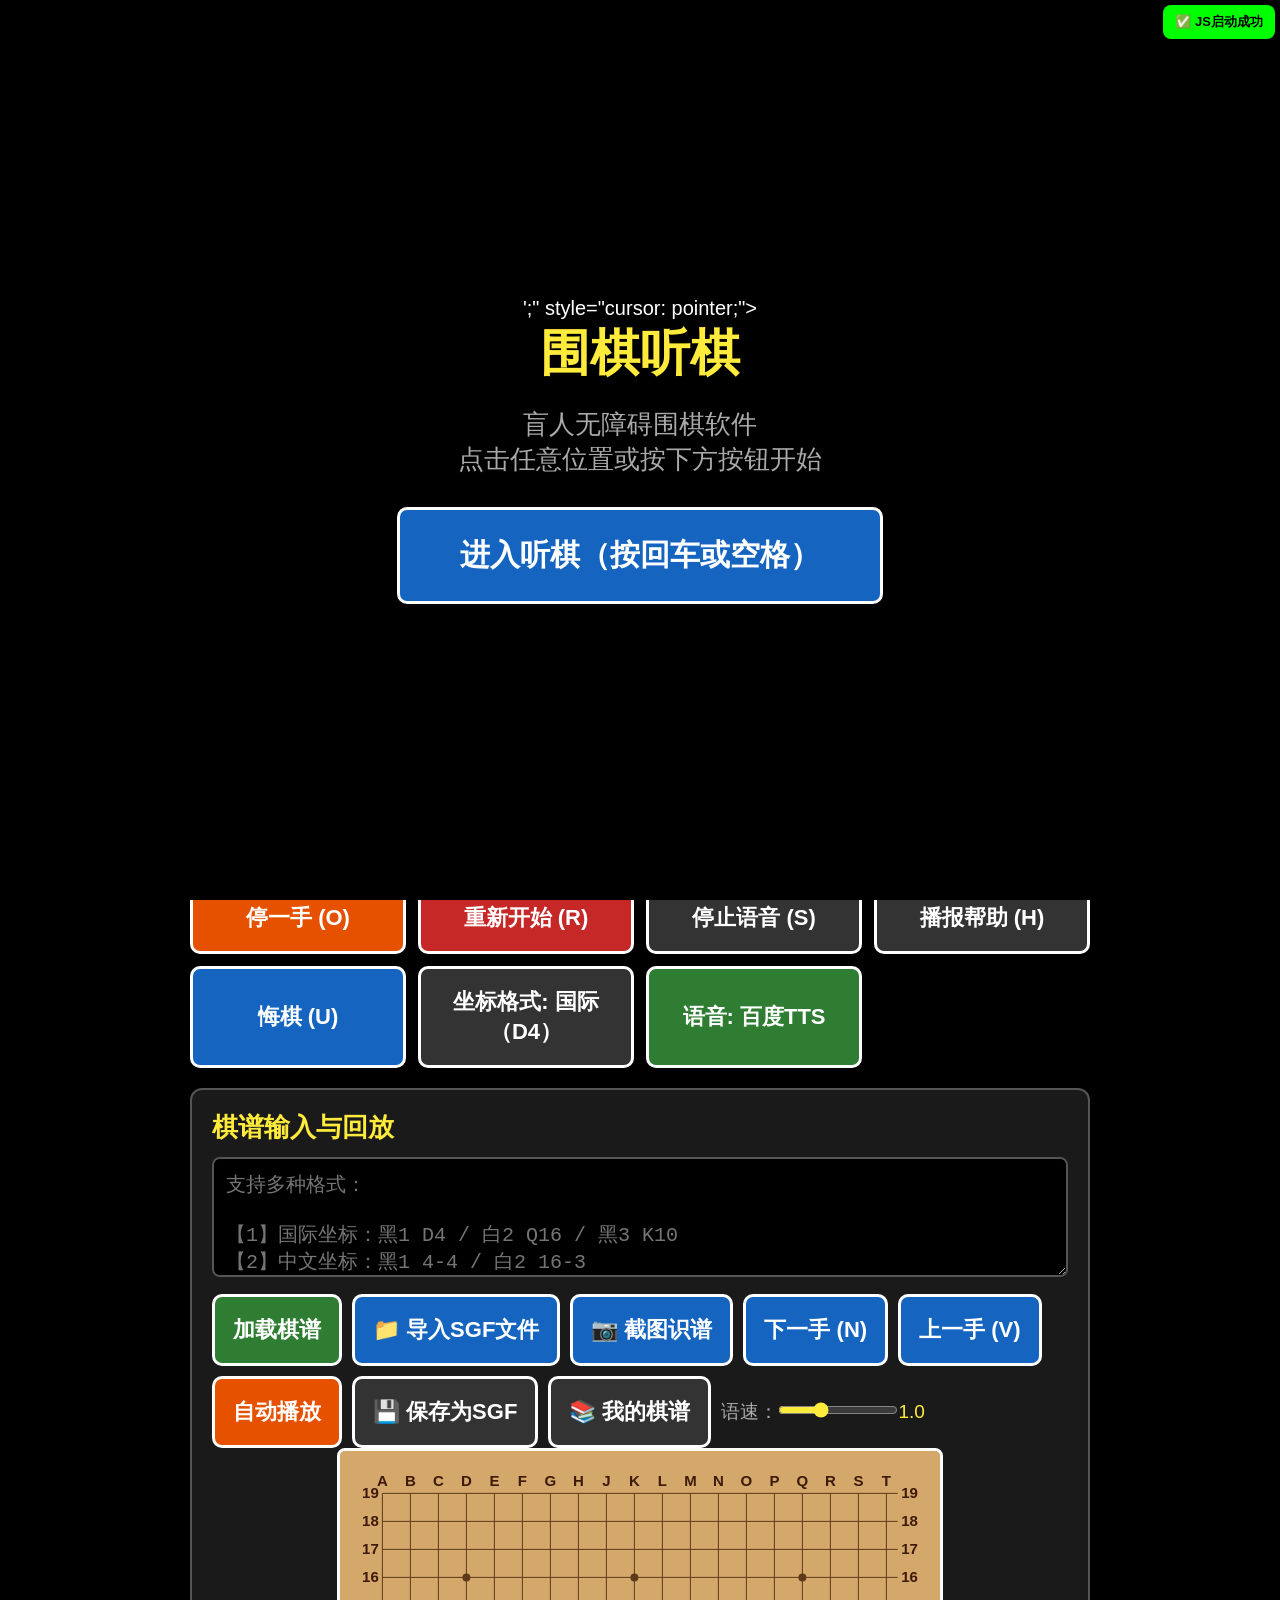
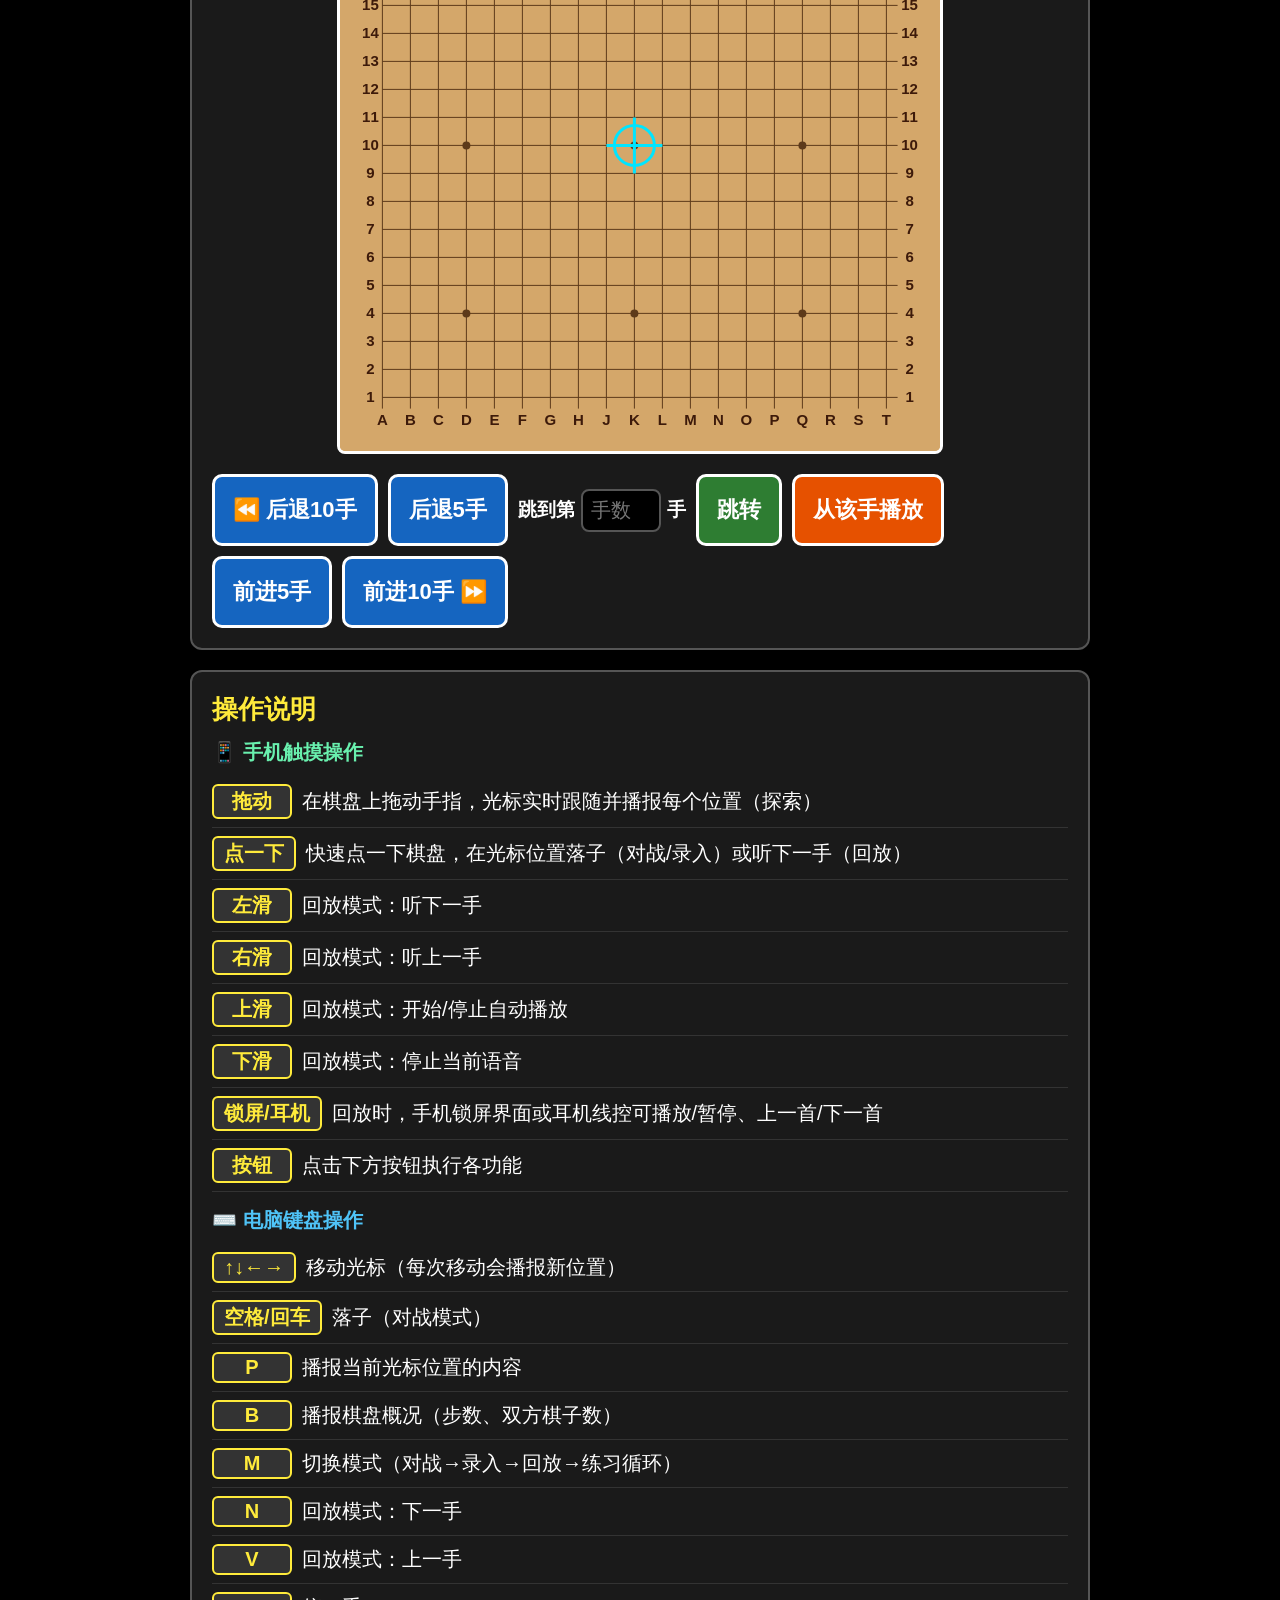
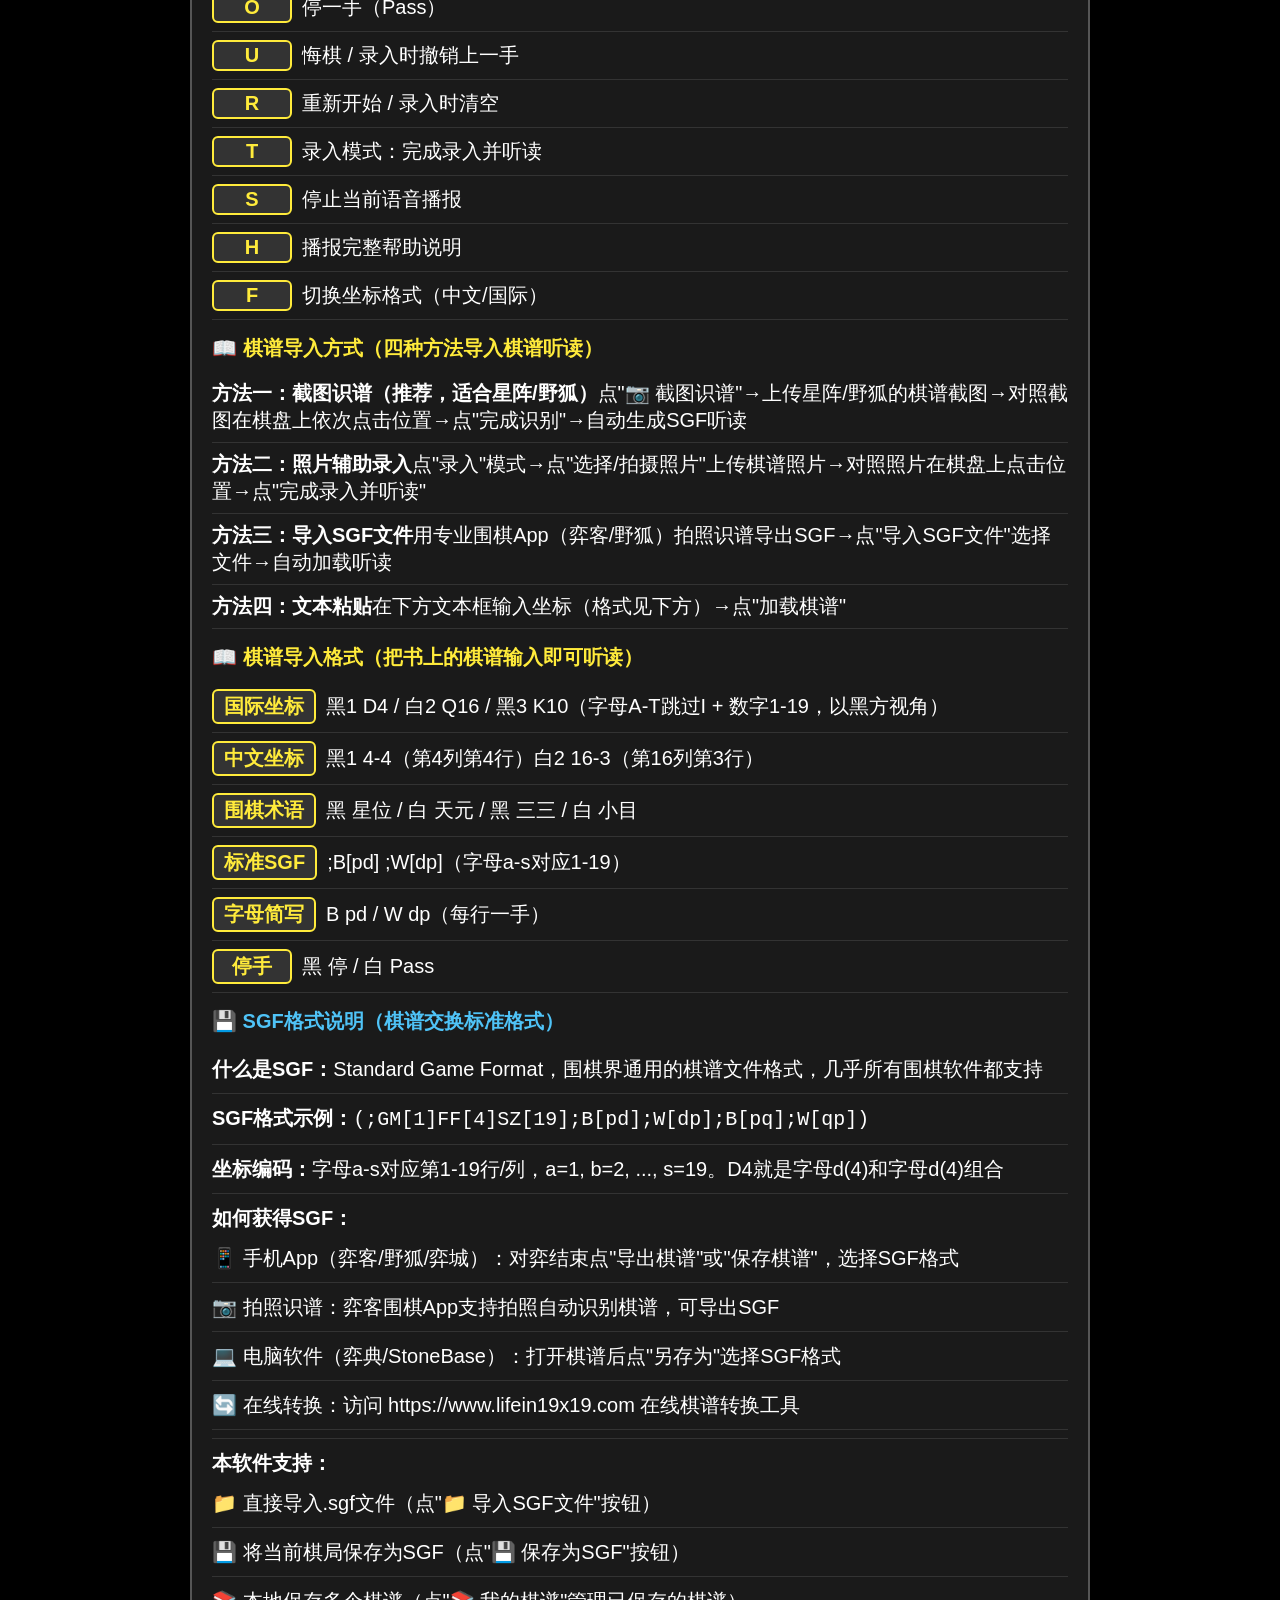
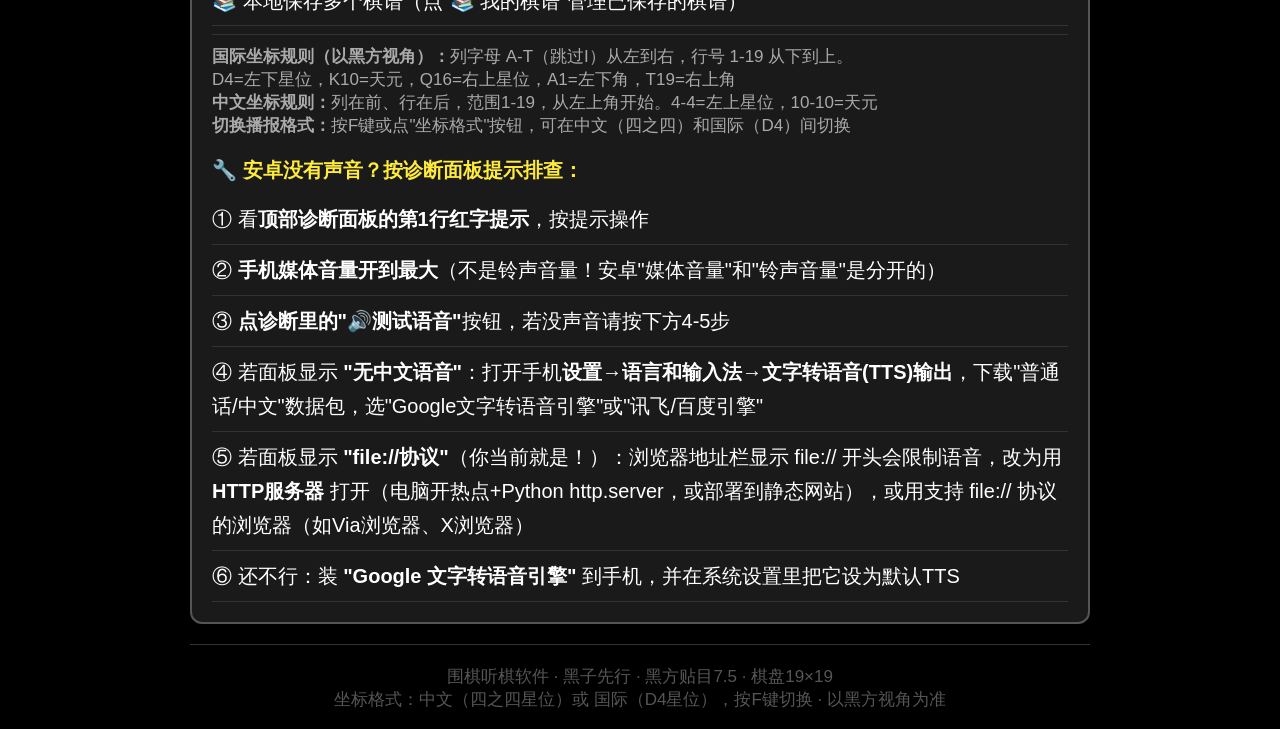
==== blind-go.html @ 9588272f "Deploy latest blind-go.html (auto upload)" ====
<!DOCTYPE html>
<!-- VERSION: 2026-08-06-v26 修复自动播放、大序数、手机锁屏控制 -->
<html lang="zh-CN">
<head>
  <meta charset="UTF-8">
  <meta name="viewport" content="width=device-width, initial-scale=1.0">
  <title>围棋听棋 - 盲人无障碍围棋软件（公开免费版）</title>
  <!-- PWA 配置 -->
  <link rel="manifest" href="manifest.json">
  <meta name="theme-color" content="#ffeb3b">
  <meta name="description" content="为视障人士设计的无障碍围棋听棋软件">
  <link rel="icon" href="icon.svg" type="image/svg+xml">
  <link rel="apple-touch-icon" href="icon-192.png">
  <meta name="apple-mobile-web-app-capable" content="yes">
  <meta name="apple-mobile-web-app-status-bar-style" content="black-translucent">
  <meta name="apple-mobile-web-app-title" content="围棋听棋">
  <!-- OCR 引擎：用于截图识谱自动识别数字 -->
  <script src="https://cdn.jsdelivr.net/npm/tesseract.js@5/dist/tesseract.min.js"></script>
  <style>
    * { margin: 0; padding: 0; box-sizing: border-box; }
    html, body {
      font-family: 'Microsoft YaHei', 'Segoe UI', sans-serif;
      background: #000;
      color: #fff;
      min-height: 100vh;
      font-size: 20px;
    }
    body { padding: 20px; }

    /* 高对比度无障碍样式 */
    .container { max-width: 900px; margin: 0 auto; }

    h1 {
      font-size: 2rem;
      text-align: center;
      margin-bottom: 10px;
      color: #ffeb3b;
    }

    .subtitle {
      text-align: center;
      color: #aaa;
      font-size: 1rem;
      margin-bottom: 20px;
    }

    /* 状态显示区 - 大字体高对比度 */
    .status-area {
      background: #1a1a1a;
      border: 3px solid #ffeb3b;
      border-radius: 12px;
      padding: 20px;
      margin-bottom: 20px;
      min-height: 100px;
    }

    .status-line {
      font-size: 1.5rem;
      margin-bottom: 10px;
      color: #fff;
    }

    .status-line .label { color: #ffeb3b; font-weight: bold; }
    .status-line .black-stone { color: #4fc3f7; }
    .status-line .white-stone { color: #fff; }

    .last-move {
      font-size: 1.8rem;
      color: #69f0ae;
      font-weight: bold;
    }

    /* 可视棋盘（供低视力用户参考，盲人主要靠语音） */
    .board-wrapper {
      display: flex;
      justify-content: center;
      margin-bottom: 20px;
    }

    canvas {
      background: #d4a76a;
      border-radius: 8px;
      border: 3px solid #fff;
      touch-action: none; /* 阻止手机触摸时的默认滚动/缩放 */
    }

    /* 按钮区 - 大按钮便于操作 */
    .controls {
      display: grid;
      grid-template-columns: repeat(auto-fit, minmax(180px, 1fr));
      gap: 12px;
      margin-bottom: 20px;
    }

    .btn {
      padding: 18px;
      font-size: 1.1rem;
      font-weight: bold;
      border: 3px solid #fff;
      border-radius: 10px;
      cursor: pointer;
      transition: all 0.2s;
      background: #333;
      color: #fff;
    }

    .btn:hover, .btn:focus {
      background: #555;
      border-color: #ffeb3b;
      outline: none;
    }

    .btn:focus-visible {
      border-color: #ffeb3b;
      box-shadow: 0 0 0 4px rgba(255, 235, 59, 0.4);
    }

    .btn-primary { background: #1565c0; }
    .btn-primary:hover, .btn-primary:focus { background: #1976d2; }
    .btn-success { background: #2e7d32; }
    .btn-success:hover, .btn-success:focus { background: #388e3c; }
    .btn-warning { background: #e65100; }
    .btn-warning:hover, .btn-warning:focus { background: #ef6c00; }
    .btn-danger { background: #c62828; }
    .btn-danger:hover, .btn-danger:focus { background: #d32f2f; }

    /* 棋谱输入区 */
    .sgf-section {
      background: #1a1a1a;
      border: 2px solid #555;
      border-radius: 12px;
      padding: 20px;
      margin-bottom: 20px;
    }

    .sgf-section h3 {
      color: #ffeb3b;
      margin-bottom: 12px;
      font-size: 1.3rem;
    }

    textarea {
      width: 100%;
      min-height: 120px;
      background: #000;
      color: #fff;
      border: 2px solid #555;
      border-radius: 8px;
      padding: 12px;
      font-size: 1rem;
      font-family: monospace;
      resize: vertical;
    }

    textarea:focus {
      border-color: #ffeb3b;
      outline: none;
    }

    /* 回放控制 */
    .replay-controls {
      display: flex;
      gap: 10px;
      align-items: center;
      margin-top: 12px;
      flex-wrap: wrap;
    }

    .replay-controls label {
      color: #aaa;
      font-size: 0.95rem;
    }

    .replay-controls input[type="range"] {
      width: 120px;
      accent-color: #ffeb3b;
    }

    .speed-value {
      color: #ffeb3b;
      min-width: 40px;
    }

    /* 帮助区 */
    .help-section {
      background: #1a1a1a;
      border: 2px solid #555;
      border-radius: 12px;
      padding: 20px;
      margin-bottom: 20px;
    }

    .help-section h3 {
      color: #ffeb3b;
      margin-bottom: 12px;
      font-size: 1.3rem;
    }

    .help-section ul {
      list-style: none;
    }

    .help-section li {
      padding: 8px 0;
      border-bottom: 1px solid #333;
      font-size: 1rem;
    }

    .key {
      display: inline-block;
      background: #333;
      border: 2px solid #ffeb3b;
      border-radius: 6px;
      padding: 2px 10px;
      margin-right: 10px;
      font-weight: bold;
      color: #ffeb3b;
      min-width: 80px;
      text-align: center;
    }

    /* 模式切换提示 */
    .mode-indicator {
      text-align: center;
      font-size: 1.3rem;
      font-weight: bold;
      padding: 10px;
      border-radius: 8px;
      margin-bottom: 15px;
    }

    .mode-play { background: #1565c0; color: #fff; }
    .mode-replay { background: #6a1b9a; color: #fff; }

    /* 语音播报可视区（即使手机不出声也能看到播报内容） */
    .speech-bubble {
      background: #1a237e;
      border: 3px solid #69f0ae;
      border-radius: 12px;
      padding: 15px 20px;
      margin-bottom: 15px;
      min-height: 56px;
      display: flex;
      align-items: center;
      gap: 12px;
      font-size: 1.1rem;
      color: #fff;
      line-height: 1.5;
    }
    .speech-bubble .speech-icon { font-size: 1.4rem; flex-shrink: 0; }
    .speech-bubble #speechText { flex: 1; }
    .speech-bubble.speaking { border-color: #ffeb3b; }
    @media (max-width: 600px) {
      .speech-bubble { font-size: 0.95rem; padding: 12px; min-height: 48px; }
    }

    /* 开场遮罩 */
    #startOverlay {
      position: fixed;
      top: 0; left: 0; right: 0; bottom: 0;
      background: #000;
      display: flex;
      flex-direction: column;
      align-items: center;
      justify-content: center;
      z-index: 100;
      padding: 20px;
    }

    #startOverlay h2 {
      font-size: 2.5rem;
      color: #ffeb3b;
      margin-bottom: 20px;
      text-align: center;
    }

    #startOverlay p {
      font-size: 1.3rem;
      color: #aaa;
      margin-bottom: 30px;
      text-align: center;
    }

    #startOverlay .btn {
      font-size: 1.5rem;
      padding: 25px 60px;
    }

    .visually-hidden {
      position: absolute;
      width: 1px; height: 1px;
      overflow: hidden;
      clip: rect(0,0,0,0);
    }

    footer {
      text-align: center;
      color: #555;
      font-size: 0.85rem;
      margin-top: 20px;
      padding-top: 20px;
      border-top: 1px solid #333;
    }

    /* ============ 手机响应式 + 触摸优化 ============ */
    @media (max-width: 600px) {
      body { padding: 10px; font-size: 16px; }
      h1 { font-size: 1.5rem; }
      .subtitle { font-size: 0.85rem; }
      .container { max-width: 100%; }

      /* 棋盘自适应屏幕宽度 */
      .board-wrapper { margin-bottom: 12px; }
      canvas { width: 92vw; height: 92vw; max-width: 550px; }

      /* 状态区紧凑显示 */
      .status-area { padding: 12px; min-height: auto; }
      .status-line { font-size: 1rem; margin-bottom: 6px; }
      .last-move { font-size: 1.2rem; }
      .mode-indicator { font-size: 1rem; padding: 8px; }

      /* 按钮两列布局，更大触摸区域 */
      .controls { grid-template-columns: 1fr 1fr; gap: 8px; }
      .btn { padding: 16px 8px; font-size: 0.9rem; }

      /* 棋谱区紧凑 */
      .sgf-section, .help-section { padding: 12px; }
      .sgf-section h3, .help-section h3 { font-size: 1.1rem; }
      textarea { min-height: 80px; font-size: 0.9rem; }
      .replay-controls { flex-direction: column; align-items: stretch; gap: 8px; }
      .replay-controls label { width: 100%; display: flex; align-items: center; gap: 8px; }
      .replay-controls input[type="range"] { flex: 1; width: auto; }

      /* 帮助说明紧凑 */
      .help-section li { font-size: 0.85rem; padding: 6px 0; }
      .key { min-width: 50px; font-size: 0.8rem; padding: 2px 6px; }

      /* 开场遮罩适配 */
      #startOverlay h2 { font-size: 1.8rem; }
      #startOverlay p { font-size: 1rem; }
      #startOverlay .btn { font-size: 1.1rem; padding: 18px 36px; }
    }

    /* 模式选择器 */
    .mode-selector {
      display: grid;
      grid-template-columns: repeat(4, 1fr);
      gap: 8px;
      margin-bottom: 15px;
    }
    .mode-btn {
      background: #333;
      color: #ccc;
      border: 2px solid #555;
      border-radius: 8px;
      padding: 10px 12px;
      font-size: 1rem;
      cursor: pointer;
      transition: all 0.2s;
    }
    .mode-btn:hover { border-color: #ffeb3b; color: #fff; }
    .mode-btn.active {
      background: #ffeb3b;
      color: #000;
      border-color: #ffeb3b;
      font-weight: bold;
    }

    /* ============ 照片辅助录入 ============ */
    .photo-section {
      background: #1a1a2e;
      border: 2px dashed #555;
      border-radius: 8px;
      padding: 15px;
      margin-bottom: 15px;
    }
    .photo-section.has-photo { border-style: solid; border-color: #ffeb3b; }
    .photo-upload-area {
      text-align: center;
      padding: 20px;
    }
    .photo-upload-area .btn { margin: 5px; }
    .photo-workspace {
      display: flex;
      gap: 15px;
      flex-wrap: wrap;
      align-items: flex-start;
    }
    .photo-preview {
      flex: 0 0 300px;
      max-width: 300px;
    }
    .photo-preview img {
      width: 100%;
      border: 2px solid #ffeb3b;
      border-radius: 8px;
      display: block;
    }
    .photo-controls {
      flex: 1;
      min-width: 200px;
    }
    .photo-controls label {
      display: block;
      margin: 8px 0;
      font-size: 0.9rem;
      color: #ccc;
    }
    .photo-controls input[type="range"] {
      width: 100%;
      margin-top: 4px;
    }
    @media (max-width: 600px) {
      .photo-workspace { flex-direction: column; }
      .photo-preview { flex: none; max-width: 100%; }
    }

    /* 移动端优化 */
    .touch-hint {
      display: none;
      background: #2e7d32;
      color: #fff;
      text-align: center;
      padding: 10px;
      border-radius: 8px;
      margin-bottom: 12px;
      font-size: 0.95rem;
    }
    
    /* 三步走进度指示器样式 */
    .step-progress-bar {
      display: flex;
      gap: 8px;
      margin-bottom: 12px;
      background: #1a1a1a;
      padding: 8px;
      border-radius: 8px;
      border: 1px solid #333;
    }
    .step-item {
      flex: 1;
      text-align: center;
      padding: 8px 6px;
      border-radius: 6px;
      font-size: 0.85rem;
      font-weight: bold;
      color: #666;
      background: #222;
      border: 1px solid #333;
      transition: all 0.3s;
    }
    .step-item.active {
      color: #ffeb3b;
      background: #3a2a00;
      border-color: #ffeb3b;
      box-shadow: 0 0 8px rgba(255,235,59,0.3);
    }
    .step-item.done {
      color: #69f0ae;
      background: #1b3a1b;
      border-color: #4caf50;
    }
    .step-item.active::before { content: "▶ "; }
    .step-item.done::before { content: "✅ "; }

    /* 识谱模式并排布局样式 */
    .sgf-photo-board-layout {
      display: flex;
      gap: 15px;
      align-items: flex-start;
      margin-bottom: 15px;
    }
    .sgf-photo-side {
      flex: 1.8;
      min-width: 0;
    }
    .sgf-photo-img-container {
      position: relative;
      width: 100%;
      height: 65vh;
      overflow: auto;
      border: 2px solid #333;
      border-radius: 8px;
      background: #1a1a1a;
    }
    .sgf-photo-img-container img {
      display: block;
      min-width: 100%;
      height: auto;
      border: none;
      border-radius: 0;
      box-shadow: none;
      image-rendering: -webkit-optimize-contrast;
      image-rendering: crisp-edges;
      transform-origin: top left;
      transition: transform 0.15s ease;
    }
    .sgf-photo-controls {
      display: flex;
      gap: 8px;
      margin-top: 8px;
      flex-wrap: wrap;
    }
    .sgf-photo-controls button {
      padding: 6px 12px;
      font-size: 0.85rem;
    }
    .sgf-photo-zoom-display {
      color: #ffeb3b;
      font-weight: bold;
      padding: 6px 12px;
      background: #333;
      border-radius: 4px;
      font-size: 0.85rem;
    }
    .sgf-board-side {
      flex: 1;
      min-width: 0;
    }
    .sgf-board-side .board-wrapper {
      margin-bottom: 0;
    }
    .sgf-board-side canvas {
      max-width: 100%;
      height: auto;
      border-width: 2px;
    }
    @media (max-width: 700px) {
      .sgf-photo-board-layout {
        flex-direction: column;
      }
      .sgf-photo-side {
        flex: 1;
      }
      .sgf-photo-img-container {
        height: 50vh;
      }
    }
    
    @media (max-width: 600px) {
      .touch-hint { display: block; }
    }
  </style>
</head>
<body>
  <!-- 最小化启动脚本 - 在主脚本之前执行 -->
  <script>
    // 测试：如果这个脚本能执行，说明 JS 基本正常
    document.addEventListener('DOMContentLoaded', function() {
      var testDiv = document.createElement('div');
      testDiv.style.cssText = 'position:fixed;top:5px;right:5px;z-index:99999;background:#0f0;color:#000;padding:8px 12px;border-radius:8px;font-size:13px;font-weight:bold;';
      testDiv.id = 'bootTest';
      testDiv.innerHTML = '✅ JS启动成功';
      document.body.appendChild(testDiv);
      setTimeout(function(){ if(testDiv.parentNode) testDiv.parentNode.removeChild(testDiv); }, 2000);
    });
  </script>
  <!-- 开场遮罩：浏览器需要用户交互后才能播放语音 -->
  <div id="startOverlay" onclick="this.style.display='none'; try{appStarted=true;}catch(e){}; var msg=document.getElementById('photoSGFStatus'); if(msg) msg.innerHTML='<span style=&quot;color:#69f0ae; font-weight:bold; font-size:1.2rem; background:#000; padding:15px; border-radius:8px;&quot;>✅ 遮罩已关闭！请点击"截图识谱"按钮上传棋谱</span>';" style="cursor: pointer;">
    <h2>围棋听棋</h2>
    <p>盲人无障碍围棋软件<br>点击任意位置或按下方按钮开始</p>
    <button class="btn btn-primary" id="startBtn" onclick="event.stopPropagation(); startApp(this)">进入听棋（按回车或空格）</button>
  </div>

  <div class="container">
    <h1>围棋听棋</h1>
    <p class="subtitle">盲人无障碍围棋软件 · 语音播报 · 支持电脑键盘和手机触摸</p>

    <!-- 语音播报显示区（可视反馈，即使手机不出声也能看到内容） -->
    <div id="speechBubble" class="speech-bubble">
      <span class="speech-icon">🔊</span>
      <span id="speechText">点击"进入听棋"开始使用</span>
    </div>

    <!-- 语音诊断面板（安卓无声时排错用，默认显示） -->
    <div id="speechDiag" style="background:#263238;border:2px solid #546e7a;border-radius:10px;padding:12px;margin-bottom:15px;color:#cfd8dc;">
      <div style="font-size:0.9rem;">正在初始化语音诊断...点击"进入听棋"后显示结果</div>
    </div>

    <!-- 模式选择 -->
    <div class="mode-selector" style="grid-template-columns: repeat(4, 1fr);">
      <button class="mode-btn active" onclick="setGameMode('play', this)">对战</button>
      <button class="mode-btn" onclick="setGameMode('record', this)">录入</button>
      <button class="mode-btn" onclick="setGameMode('replay', this)">回放</button>
      <button class="mode-btn" onclick="setGameMode('practice', this)">练习</button>
    </div>

    <!-- 模式指示 -->
    <div class="mode-indicator mode-play" id="modeIndicator">对战模式</div>

    <!-- 录入模式专用提示 -->
    <div id="recordHint" style="display:none; background:#1565c0; border-radius:8px; padding:12px; margin-bottom:15px; color:white; font-size:0.9rem;">
      <b>📖 棋谱录入模式：</b>对照棋谱，依次点击每个交叉点录入。黑先白后交替，<b style="color:#ffeb3b;">支持提子与打劫</b>（被提棋子自动移除，同一交叉点可反复落子）。<br>
      已录入 <span id="recordCount" style="font-weight:bold; color:#ffeb3b;">0</span> 手。
      <button class="btn" style="padding:6px 12px; font-size:0.85rem; margin-left:8px;" onclick="undoRecord()">撤销上一手</button>
      <button class="btn" style="padding:6px 12px; font-size:0.85rem; margin-left:8px;" onclick="recordPass()">停一手Pass</button>
      <button class="btn btn-success" style="padding:6px 12px; font-size:0.85rem; margin-left:8px;" onclick="finishRecording()">完成并保存SGF</button>
      <button class="btn btn-danger" style="padding:6px 12px; font-size:0.85rem; margin-left:8px;" onclick="clearRecording()">清空重录</button>
      <div style="margin-top:6px; font-size:0.8rem; color:#bbdefb;">💡 完成后自动生成SGF棋谱并保存到本地（可在"我的棋谱"中查看）</div>
    </div>

    <!-- 照片辅助录入（录入模式专用） -->
    <div id="photoSection" class="photo-section" style="display:none;">
      <h3 style="color:#ffeb3b; margin-bottom:10px;">📷 照片辅助录入</h3>
      <div id="photoUploadArea" class="photo-upload-area">
        <p style="color:#aaa; margin-bottom:12px;">拍下或选择书上的棋谱照片，显示在棋盘旁边对照录入</p>
        <input type="file" id="photoFileInput" accept="image/*" style="display:none;" onchange="handlePhotoUpload(this)">
        <button class="btn btn-primary" onclick="document.getElementById('photoFileInput').click()">📱 选择/拍摄照片</button>
      </div>
      <div id="photoWorkspace" class="photo-workspace" style="display:none;">
        <div class="photo-preview">
          <img id="photoImg" src="" alt="棋谱照片">
        </div>
        <div class="photo-controls">
          <label>缩放：<input type="range" id="photoZoom" min="50" max="200" value="100" oninput="adjustPhoto(this.value, null, null)"><span id="photoZoomVal">100%</span></label>
          <label>透明度：<input type="range" id="photoOpacity" min="30" max="100" value="100" oninput="adjustPhoto(null, this.value, null)"><span id="photoOpacityVal">100%</span></label>
          <label>旋转：<input type="range" id="photoRotate" min="0" max="360" value="0" oninput="adjustPhoto(null, null, this.value)"><span id="photoRotateVal">0°</span></label>
          <button class="btn" style="margin-top:8px;" onclick="removePhoto()">移除照片</button>
          <p style="color:#aaa; font-size:0.85rem; margin-top:10px;">提示：调整照片角度和大小，方便对照右侧棋盘录入</p>
        </div>
      </div>
    </div>

    <!-- 手机触摸手势提示（仅手机显示） -->
    <div class="touch-hint" id="touchHint">
      📱 手机操作：<b>拖动手指</b>探索位置听播报 · <b>快速点一下</b>落子
    </div>

    <!-- 状态显示区 -->
    <div class="status-area" role="status" aria-live="polite" aria-atomic="true">
      <div class="status-line" id="statusCurrent"><span class="label">当前回合：</span><span class="black-stone">黑方</span></div>
      <div class="status-line" id="statusMove"><span class="label">上一手：</span>无</div>
      <div class="status-line" id="statusCursor"><span class="label">光标位置：</span>无</div>
      <div class="status-line" id="statusInfo"></div>
    </div>

    <!-- 控制按钮 -->
    <div class="controls">
      <button class="btn btn-success" onclick="playCurrentPos(this)">播报光标位置 (P)</button>
      <button class="btn btn-success" onclick="speakBoardSummary(this)">播报棋盘概况 (B)</button>
      <button class="btn btn-primary" onclick="judgePosition(this)">形式判断 (J)</button>
      <button class="btn btn-primary" onclick="toggleMode(this)">切换模式 (M)</button>
      <button class="btn btn-warning" onclick="passMove(this)">停一手 (O)</button>
      <button class="btn btn-danger" onclick="resetGame(this)">重新开始 (R)</button>
      <button class="btn" onclick="stopSpeech(this)">停止语音 (S)</button>
      <button class="btn" onclick="speakHelp(this)">播报帮助 (H)</button>
      <button class="btn btn-primary" onclick="undoMove(this)">悔棋 (U)</button>
      <button class="btn" id="coordFormatBtn" onclick="toggleCoordFormat(this)">坐标格式: 国际（D4）</button>
      <button class="btn btn-success" id="ttsEngineBtn" onclick="toggleTTSEngine(this)">语音: 百度TTS</button>
    </div>

    <!-- 棋谱输入和回放 -->
    <div class="sgf-section">
      <h3>棋谱输入与回放</h3>
      <textarea id="sgfInput" placeholder="支持多种格式：&#10;&#10;【1】国际坐标：黑1 D4 / 白2 Q16 / 黑3 K10&#10;【2】中文坐标：黑1 4-4 / 白2 16-3&#10;【3】星阵/野狐分享文本：直接粘贴分享的文本&#10;【4】SGF格式：(;GM[1]FF[4]SZ[19];B[pd];W[dp])&#10;【5】快速录入：点下方"截图识谱"上传棋盘照片后点击录子"></textarea>
      <div class="replay-controls">
        <button class="btn btn-success" onclick="loadSGF(this)">加载棋谱</button>
        <input type="file" id="sgfFileInput" accept=".sgf,.txt,.json" style="display:none;" onchange="handleSGFFileUpload(this)">
        <button class="btn btn-primary" onclick="document.getElementById('sgfFileInput').click()">📁 导入SGF文件</button>
        <input type="file" id="photoSGFInput" accept="image/*" style="display:none;" onchange="handlePhotoSGFUpload(this)">
        <button class="btn btn-primary" onclick="document.getElementById('photoSGFPanel').style.display='block'; document.getElementById('photoSGFInput').click()">📷 截图识谱</button>
        <button class="btn btn-primary" onclick="replayNext(this)">下一手 (N)</button>
        <button class="btn btn-primary" onclick="replayPrev(this)">上一手 (V)</button>
        <button class="btn btn-warning" id="autoPlayBtn" onclick="autoReplay(this)">自动播放</button>
        <button class="btn" onclick="saveCurrentAsSGF()">💾 保存为SGF</button>
        <button class="btn" onclick="showSGFManager()">📚 我的棋谱</button>
        <label>语速：<input type="range" id="speechRate" min="0.5" max="2" step="0.1" value="1" oninput="updateRate(this)"><span class="speed-value" id="rateValue">1.0</span></label>
      </div>

      <!-- 可视棋盘（供低视力用户参考） -->
      <div class="board-wrapper">
        <canvas id="board" width="600" height="600" tabindex="0" aria-label="围棋棋盘，使用方向键移动光标，空格键落子"></canvas>
      </div>

      <div class="replay-controls" style="margin-top:12px; flex-wrap:wrap;">
        <button class="btn btn-primary" onclick="replayJump(-10)">⏪ 后退10手</button>
        <button class="btn btn-primary" onclick="replayJump(-5)">后退5手</button>
        <label style="display:inline-flex; align-items:center; gap:6px; color:#fff; font-weight:bold;">跳到第
          <input type="number" id="jumpToMoveInput" min="1" placeholder="手数" style="width:80px; font-size:1rem; padding:8px; border-radius:8px; border:2px solid #555; background:#000; color:#fff;">
          手
        </label>
        <button class="btn btn-success" onclick="jumpToMoveFromInput()">跳转</button>
        <button class="btn btn-warning" onclick="jumpToMoveFromInput(true)">从该手播放</button>
        <button class="btn btn-primary" onclick="replayJump(5)">前进5手</button>
        <button class="btn btn-primary" onclick="replayJump(10)">前进10手 ⏩</button>
      </div>
    </div>

    <!-- 截图识谱面板 -->
    <div class="sgf-section" id="photoSGFPanel" style="display:none;">
      <div style="display:flex; justify-content:space-between; align-items:center; margin-bottom:10px;">
        <h3 style="margin:0;">📷 截图识谱模式</h3>
        <button class="btn" onclick="document.getElementById('photoSGFPanel').style.display='none'">收起</button>
      </div>
      <p style="color:#ffeb3b; margin-bottom:10px; font-weight:bold;">使用说明：</p>
      <ol style="color:#ccc; font-size:0.9rem; line-height:1.8; margin-bottom:15px; padding-left:20px;">
        <li>在星阵围棋/野狐围棋中打开棋谱，对弈界面有数字标注的棋谱最好</li>
        <li>截图保存到手机，然后上传到本软件</li>
        <li><b style="color:#69f0ae;">推荐：点"🤖 自动识别"</b>→点击截图中棋盘左上角和右下角交叉点→自动识别所有数字并落子</li>
        <li>也可<b style="color:#ffeb3b;">手动录入</b>：对照截图上的数字，在棋盘上依次点击对应位置</li>
        <li>自动识别如有错误，点"↩️ 撤销上一手"修正，再手动点击正确位置</li>
        <li>点击"完成识别"后自动生成SGF棋谱</li>
      </ol>
      <div style="display:flex; gap:10px; flex-wrap:wrap; margin-bottom:15px;">
        <div style="flex:1; min-width:200px;">
          <img id="photoSGFImg" src="" alt="棋谱截图" style="max-width:100%; border:2px solid #333; border-radius:8px; display:none;">
        </div>
      </div>
      <!-- 三步进度指示器 -->
      <div class="step-progress-bar" id="stepProgressBar" style="display:none;">
        <div class="step-item" id="step1">① 数字识别</div>
        <div class="step-item" id="step2">② 位置确认</div>
        <div class="step-item" id="step3">③ 落子演示</div>
      </div>
      <div style="background:#1a1a1a; border:2px solid #ffeb3b; border-radius:8px; padding:15px; margin-bottom:10px;">
        <div style="color:#ffeb3b; font-weight:bold; margin-bottom:10px;">识谱进度</div>
        <div id="photoSGFStatus" style="color:#fff; font-size:1.1rem;">等待上传截图...</div>
        <div style="margin-top:10px; font-size:0.9rem; color:#aaa;">
          当前点击序号：<span id="photoSGFIndex" style="color:#69f0ae; font-size:1.2rem; font-weight:bold;">0</span>
          <span style="margin-left:20px;">预计总手数：<input type="number" id="photoSGFTotal" min="1" max="1000" value="100" style="width:60px; padding:5px; background:#333; color:#fff; border:1px solid #555; border-radius:4px;"></span>
        </div>
        <div style="margin-top:8px; font-size:0.85rem; color:#4fc3f7;">
          💡 <b>删除/修改提示</b>：点击棋盘上已有的棋子可<b style="color:#ff9800;">直接删除</b>该手棋，或进入"修改模式"移动棋子
        </div>
      </div>
      <div style="display:flex; gap:8px; flex-wrap:wrap;">
        <button class="btn btn-primary" onclick="startPhotoSGFMode()">🟢 开始识谱</button>
        <button class="btn btn-warning" onclick="autoRecognizePhotoSGF()">🤖 自动识别</button>
        <button class="btn btn-success" onclick="finishPhotoSGFMode()">✅ 完成识别</button>
        <button class="btn" onclick="undoPhotoSGF()">↩️ 撤销上一手</button>
        <button class="btn btn-danger" style="background:#c62828; color:#fff;" onclick="enableDeleteMode()">🗑️ 删除棋子</button>
        <button class="btn" id="editModeBtn" onclick="toggleEditMode()">✏️ 修改模式</button>
        <button class="btn" style="background:#1565c0; color:#fff;" onclick="switchToManualInput()">📋 手动输入</button>
        <button class="btn btn-danger" onclick="clearPhotoSGF()">🗑️ 清空重录</button>
        <button class="btn" onclick="exitPhotoSGFMode()">退出</button>
      </div>
    </div>

    <!-- 棋谱管理面板 -->
    <div class="sgf-section" id="sgfManager" style="display:none;">
      <h3>📚 我的棋谱（本地保存）</h3>
      <p style="color:#aaa; font-size:0.9rem; margin-bottom:10px;">点击棋谱可加载回放，长按/右键可删除。棋谱保存在浏览器本地，清理浏览器数据会丢失。</p>
      <div id="savedSGFList" style="max-height:300px; overflow-y:auto; margin-bottom:10px;"></div>
      <div style="display:flex; gap:8px; flex-wrap:wrap;">
        <button class="btn" onclick="exportAllSGF()">📦 导出全部SGF</button>
        <button class="btn btn-danger" onclick="clearAllSGF()">🗑️ 清空全部</button>
        <button class="btn" onclick="hideSGFManager()">关闭</button>
      </div>
    </div>

    <!-- 帮助说明 -->
    <div class="help-section">
      <h3>操作说明</h3>
      <p style="color:#69f0ae; margin-bottom:10px; font-weight:bold;">📱 手机触摸操作</p>
      <ul style="margin-bottom:15px;">
        <li><span class="key">拖动</span>在棋盘上拖动手指，光标实时跟随并播报每个位置（探索）</li>
        <li><span class="key">点一下</span>快速点一下棋盘，在光标位置落子（对战/录入）或听下一手（回放）</li>
        <li><span class="key">左滑</span>回放模式：听下一手</li>
        <li><span class="key">右滑</span>回放模式：听上一手</li>
        <li><span class="key">上滑</span>回放模式：开始/停止自动播放</li>
        <li><span class="key">下滑</span>回放模式：停止当前语音</li>
        <li><span class="key">锁屏/耳机</span>回放时，手机锁屏界面或耳机线控可播放/暂停、上一首/下一首</li>
        <li><span class="key">按钮</span>点击下方按钮执行各功能</li>
      </ul>
      <p style="color:#4fc3f7; margin-bottom:10px; font-weight:bold;">⌨️ 电脑键盘操作</p>
      <ul>
        <li><span class="key">↑↓←→</span>移动光标（每次移动会播报新位置）</li>
        <li><span class="key">空格/回车</span>落子（对战模式）</li>
        <li><span class="key">P</span>播报当前光标位置的内容</li>
        <li><span class="key">B</span>播报棋盘概况（步数、双方棋子数）</li>
        <li><span class="key">M</span>切换模式（对战→录入→回放→练习循环）</li>
        <li><span class="key">N</span>回放模式：下一手</li>
        <li><span class="key">V</span>回放模式：上一手</li>
        <li><span class="key">O</span>停一手（Pass）</li>
        <li><span class="key">U</span>悔棋 / 录入时撤销上一手</li>
        <li><span class="key">R</span>重新开始 / 录入时清空</li>
        <li><span class="key">T</span>录入模式：完成录入并听读</li>
        <li><span class="key">S</span>停止当前语音播报</li>
        <li><span class="key">H</span>播报完整帮助说明</li>
        <li><span class="key">F</span>切换坐标格式（中文/国际）</li>
      </ul>
      <p style="color:#ffeb3b; margin:15px 0 10px; font-weight:bold;">📖 棋谱导入方式（四种方法导入棋谱听读）</p>
      <ul>
        <li><b>方法一：截图识谱（推荐，适合星阵/野狐）</b>点"📷 截图识谱"→上传星阵/野狐的棋谱截图→对照截图在棋盘上依次点击位置→点"完成识别"→自动生成SGF听读</li>
        <li><b>方法二：照片辅助录入</b>点"录入"模式→点"选择/拍摄照片"上传棋谱照片→对照照片在棋盘上点击位置→点"完成录入并听读"</li>
        <li><b>方法三：导入SGF文件</b>用专业围棋App（弈客/野狐）拍照识谱导出SGF→点"导入SGF文件"选择文件→自动加载听读</li>
        <li><b>方法四：文本粘贴</b>在下方文本框输入坐标（格式见下方）→点"加载棋谱"</li>
      </ul>
      <p style="color:#ffeb3b; margin:15px 0 10px; font-weight:bold;">📖 棋谱导入格式（把书上的棋谱输入即可听读）</p>
      <ul>
        <li><span class="key">国际坐标</span>黑1 D4 / 白2 Q16 / 黑3 K10（字母A-T跳过I + 数字1-19，以黑方视角）</li>
        <li><span class="key">中文坐标</span>黑1 4-4（第4列第4行）白2 16-3（第16列第3行）</li>
        <li><span class="key">围棋术语</span>黑 星位 / 白 天元 / 黑 三三 / 白 小目</li>
        <li><span class="key">标准SGF</span>;B[pd] ;W[dp]（字母a-s对应1-19）</li>
        <li><span class="key">字母简写</span>B pd / W dp（每行一手）</li>
        <li><span class="key">停手</span>黑 停 / 白 Pass</li>
      </ul>
      <p style="color:#4fc3f7; margin:15px 0 10px; font-weight:bold;">💾 SGF格式说明（棋谱交换标准格式）</p>
      <ul style="font-size:0.9rem; line-height:1.6;">
        <li><b>什么是SGF：</b>Standard Game Format，围棋界通用的棋谱文件格式，几乎所有围棋软件都支持</li>
        <li><b>SGF格式示例：</b><code>(;GM[1]FF[4]SZ[19];B[pd];W[dp];B[pq];W[qp])</code></li>
        <li><b>坐标编码：</b>字母a-s对应第1-19行/列，a=1, b=2, ..., s=19。D4就是字母d(4)和字母d(4)组合</li>
        <li><b>如何获得SGF：</b>
          <ul>
            <li>📱 手机App（弈客/野狐/弈城）：对弈结束点"导出棋谱"或"保存棋谱"，选择SGF格式</li>
            <li>📷 拍照识谱：弈客围棋App支持拍照自动识别棋谱，可导出SGF</li>
            <li>💻 电脑软件（弈典/StoneBase）：打开棋谱后点"另存为"选择SGF格式</li>
            <li>🔄 在线转换：访问 https://www.lifein19x19.com 在线棋谱转换工具</li>
          </ul>
        </li>
        <li><b>本软件支持：</b>
          <ul>
            <li>📁 直接导入.sgf文件（点"📁 导入SGF文件"按钮）</li>
            <li>💾 将当前棋局保存为SGF（点"💾 保存为SGF"按钮）</li>
            <li>📚 本地保存多个棋谱（点"📚 我的棋谱"管理已保存的棋谱）</li>
          </ul>
        </li>
      </ul>
      <p style="color:#aaa; font-size:0.85rem; margin-top:10px;">
        <b>国际坐标规则（以黑方视角）：</b>列字母 A-T（跳过I）从左到右，行号 1-19 从下到上。<br>
        D4=左下星位，K10=天元，Q16=右上星位，A1=左下角，T19=右上角<br>
        <b>中文坐标规则：</b>列在前、行在后，范围1-19，从左上角开始。4-4=左上星位，10-10=天元<br>
        <b>切换播报格式：</b>按F键或点"坐标格式"按钮，可在中文（四之四）和国际（D4）间切换
      </p>
      <!-- 安卓无声排查 -->
      <p style="color:#ffeb3b; margin:20px 0 10px; font-weight:bold;">🔧 安卓没有声音？按诊断面板提示排查：</p>
      <ul style="font-size:0.95rem; line-height:1.7;">
        <li>① 看<b>顶部诊断面板的第1行红字提示</b>，按提示操作</li>
        <li>② <b>手机媒体音量开到最大</b>（不是铃声音量！安卓"媒体音量"和"铃声音量"是分开的）</li>
        <li>③ <b>点诊断里的"🔊测试语音"</b>按钮，若没声音请按下方4-5步</li>
        <li>④ 若面板显示 <b>"无中文语音"</b>：打开手机<b>设置→语言和输入法→文字转语音(TTS)输出</b>，下载"普通话/中文"数据包，选"Google文字转语音引擎"或"讯飞/百度引擎"</li>
        <li>⑤ 若面板显示 <b>"file://协议"</b>（你当前就是！）：浏览器地址栏显示 file:// 开头会限制语音，改为用 <b>HTTP服务器</b> 打开（电脑开热点+Python http.server，或部署到静态网站），或用支持 file:// 协议的浏览器（如Via浏览器、X浏览器）</li>
        <li>⑥ 还不行：装 <b>"Google 文字转语音引擎"</b> 到手机，并在系统设置里把它设为默认TTS</li>
      </ul>
    </div>

    <footer>
      围棋听棋软件 · 黑子先行 · 黑方贴目7.5 · 棋盘19×19<br>
      坐标格式：中文（四之四星位）或 国际（D4星位），按F键切换 · 以黑方视角为准
    </footer>
  </div>

  <!-- 供屏幕阅读器使用的实时播报区 -->
  <div class="visually-hidden" aria-live="assertive" id="ariaLive"></div>

  <script>
    // ============ 启动调试 ============
    var __step = 1;
    function __log(msg) {
      var el = document.getElementById('photoSGFStatus');
      if (el) el.innerHTML = '<span style="color:#00e5ff;font-size:0.9rem;">[步骤' + __step + '] ' + msg + '</span>';
      __step++;
      console.log('[DEBUG]', msg);
    }
    __log('脚本开始执行');

    // ============ 常量 ============
    __log('定义常量');
    const BOARD_SIZE = 19;
    const CANVAS_SIZE = 600;
    const CELL_SIZE = 28; // 每格像素大小
    const LABEL_MARGIN = 20; // 坐标标签边距
    const PADDING = LABEL_MARGIN + CELL_SIZE * 0.8; // 留出坐标标签空间

    // 星位（0-indexed）
    const STAR_POINTS = [
      { row: 3, col: 3 }, { row: 3, col: 9 }, { row: 3, col: 15 },
      { row: 9, col: 3 }, { row: 9, col: 9 }, { row: 9, col: 15 },
      { row: 15, col: 3 }, { row: 15, col: 9 }, { row: 15, col: 15 },
    ];

    // 中文数字（用于读谱）
    function numToChinese(n) {
      if (n === undefined || n === null || n <= 0) return '';
      if (n <= 10) return ['','一','二','三','四','五','六','七','八','九','十'][n];
      if (n < 20) return '十' + (n % 10 ? numToChinese(n % 10) : '');
      if (n < 100) {
        const tens = Math.floor(n / 10);
        const ones = n % 10;
        return numToChinese(tens) + '十' + (ones ? numToChinese(ones) : '');
      }
      if (n < 1000) {
        const hundreds = Math.floor(n / 100);
        const rest = n % 100;
        return numToChinese(hundreds) + '百' + (rest ? (rest < 10 ? '零' + numToChinese(rest) : numToChinese(rest)) : '');
      }
      if (n < 10000) {
        const thousands = Math.floor(n / 1000);
        const rest = n % 1000;
        return numToChinese(thousands) + '千' + (rest ? (rest < 100 ? '零' + numToChinese(rest) : numToChinese(rest)) : '');
      }
      if (n < 100000000) {
        const wan = Math.floor(n / 10000);
        const rest = n % 10000;
        return numToChinese(wan) + '万' + (rest ? (rest < 1000 ? '零' + numToChinese(rest) : numToChinese(rest)) : '');
      }
      return String(n);
    }
    // 保持 CN_NUM[数字] 的用法兼容
    const CN_NUM = new Proxy({}, {
      get(target, prop) {
        if (prop === 'length') return 0;
        const n = parseInt(prop);
        if (!isNaN(n)) return numToChinese(n);
        return target[prop];
      }
    });

    // 国际标准坐标字母（A-T，跳过I，共19个）
    // 以黑方视角：A=左起第1列，T=右起第1列
    const COORD_LETTERS = 'ABCDEFGHJKLMNOPQRST';

    // 坐标转换：内部col(0-18) ↔ 国际列字母
    function colToLetter(col) { return COORD_LETTERS[col]; }
    function letterToCol(letter) { return COORD_LETTERS.indexOf(letter.toUpperCase()); }

    // 坐标转换：内部row(0=顶部,18=底部) ↔ 国际行号(1=底部,19=顶部)
    function rowToNum(row) { return 19 - row; }
    function numToRow(num) { return 19 - num; }

    // ============ 游戏状态 ============
    let board = createEmptyBoard();
    let currentPlayer = 'black';
    // 坐标播报格式：'cn'=中文（四之四）/ 'intl'=国际（D4），默认国际格式
    let coordFormat = 'intl';
    let moveHistory = [];
    let capturedBlack = 0;
    let capturedWhite = 0;
    let koPosition = null;
    let gameOver = false;
    let passCount = 0;
    let cursorRow = 9;
    let cursorCol = 9;
    let mode = 'play'; // 'play' | 'record' | 'replay' | 'practice'
    let replayMoves = []; // 加载的棋谱
    let replayIndex = -1; // 当前回放到第几手（-1表示空盘）
    let recordMoves = []; // 录入模式下的棋谱记录
    let autoPlayTimer = null;
    let speechRate = 1.0;
    var appStarted = false;

    __log('获取 canvas 元素');
    const canvas = document.getElementById('board');
    if (!canvas) {
      __log('❌ 找不到 canvas 元素！');
      console.error('Canvas element not found!');
      // 不初始化 ctx，让后续代码跳过 canvas 操作
      var ctx = null;
    } else {
      __log('canvas 获取成功，宽度: ' + canvas.width);
      var ctx = canvas.getContext('2d');
      __log('canvas 上下文获取成功');
    }

    // ============ Web Audio 音效 ============
    let audioCtx = null;
    let noiseBuffer = null;

    function initAudio() {
      if (!audioCtx) {
        try {
          audioCtx = new (window.AudioContext || window.webkitAudioContext)();
          // 预先生成白噪声缓冲区（用于棋子落盘声）
          const bufferSize = audioCtx.sampleRate * 0.1;
          noiseBuffer = audioCtx.createBuffer(1, bufferSize, audioCtx.sampleRate);
          const data = noiseBuffer.getChannelData(0);
          for (let i = 0; i < bufferSize; i++) data[i] = Math.random() * 2 - 1;
        } catch (e) {
          console.warn('音频初始化失败', e);
        }
      }
      // 手机上 AudioContext 默认是 suspended，必须在用户手势内 resume
      if (audioCtx && audioCtx.state === 'suspended') {
        audioCtx.resume().catch(() => {});
      }
    }

    // 播放一个音调
    function playTone(freq, duration, type = 'sine', volume = 0.3) {
      if (!audioCtx) return;
      if (audioCtx.state === 'suspended') audioCtx.resume().catch(() => {});
      const osc = audioCtx.createOscillator();
      const gain = audioCtx.createGain();
      osc.type = type;
      osc.frequency.value = freq;
      gain.gain.setValueAtTime(volume, audioCtx.currentTime);
      gain.gain.exponentialRampToValueAtTime(0.001, audioCtx.currentTime + duration);
      osc.connect(gain);
      gain.connect(audioCtx.destination);
      osc.start();
      osc.stop(audioCtx.currentTime + duration);
    }

    // 真实棋子落盘声：白噪声带通滤波（嗒）+ 低频冲击（咚）
    function playStoneClack(freqCenter, volume) {
      if (!audioCtx || !noiseBuffer) return;
      if (audioCtx.state === 'suspended') audioCtx.resume().catch(() => {});
      const now = audioCtx.currentTime;

      // 1. 高频"嗒"声：短噪声脉冲 → 带通滤波
      const noise = audioCtx.createBufferSource();
      noise.buffer = noiseBuffer;
      const bp = audioCtx.createBiquadFilter();
      bp.type = 'bandpass';
      bp.frequency.value = freqCenter;      // 黑子用较低频率，白子略高
      bp.Q.value = 3;
      const noiseGain = audioCtx.createGain();
      noiseGain.gain.setValueAtTime(volume, now);
      noiseGain.gain.exponentialRampToValueAtTime(0.001, now + 0.06);
      noise.connect(bp); bp.connect(noiseGain); noiseGain.connect(audioCtx.destination);
      noise.start(now);
      noise.stop(now + 0.08);

      // 2. 低频"咚"声：短正弦冲击（木盘共振）
      const thump = audioCtx.createOscillator();
      thump.type = 'sine';
      thump.frequency.setValueAtTime(freqCenter * 0.15, now);
      thump.frequency.exponentialRampToValueAtTime(60, now + 0.08);
      const thumpGain = audioCtx.createGain();
      thumpGain.gain.setValueAtTime(volume * 0.7, now);
      thumpGain.gain.exponentialRampToValueAtTime(0.001, now + 0.1);
      thump.connect(thumpGain); thumpGain.connect(audioCtx.destination);
      thump.start(now);
      thump.stop(now + 0.12);
    }

    // 黑子落子声（低沉的嗒）
    function soundBlack() {
      playStoneClack(2800, 0.5);
    }
    // 白子落子声（略高的嗒）
    function soundWhite() {
      playStoneClack(3400, 0.5);
    }
    // 提子提示声
    function soundCapture() {
      playTone(880, 0.08, 'triangle', 0.3);
      setTimeout(() => playTone(660, 0.08, 'triangle', 0.3), 100);
      setTimeout(() => playTone(1100, 0.12, 'triangle', 0.3), 200);
    }
    // 错误声
    function soundError() {
      playTone(150, 0.3, 'sawtooth', 0.3);
    }
    // 导航移动声（轻）
    function soundMove() {
      playTone(600, 0.04, 'sine', 0.08);
    }
    // 成功提示
    function soundSuccess() {
      playTone(523, 0.1, 'sine', 0.25);
      setTimeout(() => playTone(659, 0.1, 'sine', 0.25), 100);
      setTimeout(() => playTone(784, 0.15, 'sine', 0.25), 200);
    }

    // ============ 语音合成 ============
    let zhVoice = null;
    let speechReady = false;
    let speechInitialized = false; // 标记是否已首次播报（首次不 cancel）
    let speechDiag = { voices: 0, zhVoices: 0, picked: '', protocol: '', lastError: '', ua: '' };

    // ====== 安卓语音诊断面板 ======
    function getSpeechDiagnostics() {
      if (!('speechSynthesis' in window)) {
        return { ...speechDiag, voices: -1, zhVoices: 0, protocol: location.protocol, ua: navigator.userAgent.slice(0,40) };
      }
      const vs = speechSynthesis.getVoices();
      const zhCount = vs.filter(v => v.lang && (v.lang.startsWith('zh') || v.lang.includes('CN') || v.lang.includes('TW'))).length;
      return {
        voices: vs.length,
        zhVoices: zhCount,
        picked: zhVoice ? `${zhVoice.name}(${zhVoice.lang})` : '未选',
        protocol: location.protocol,
        lastError: speechDiag.lastError || '无',
        ua: navigator.userAgent.slice(0, 50),
      };
    }
    function updateSpeechDiagnostics(info) {
      if (info) speechDiag = { ...speechDiag, ...info };
      const d = getSpeechDiagnostics();
      const el = document.getElementById('speechDiag');
      if (!el) return;
      const isBaidu = ttsEngine === 'baidu';
      
      // 根据检测结果生成不同的提示
      let statusHtml = '';
      let tipColor = '#69f0ae';
      let actionHtml = '';
      
      if (baiduTTSAvailable === false) {
        // 百度TTS不可用
        if (isFileProtocol) {
          statusHtml = `
            <div style="background:#c62828;padding:10px;border-radius:6px;margin-bottom:8px;">
              <b style="color:#fff;">🚫 当前协议：file://</b><br>
              <span style="color:#ffccbc;font-size:0.85rem;">鸿蒙/华为浏览器在file://下无法播放百度TTS</span><br>
              <span style="color:#fff;font-size:0.9rem;">必须按以下步骤操作：</span><br>
              <span style="color:#ffe0b2;font-size:0.85rem;">1. 电脑双击"启动.bat"</span><br>
              <span style="color:#ffe0b2;font-size:0.85rem;">2. 手机连同一WiFi</span><br>
              <span style="color:#ffe0b2;font-size:0.85rem;">3. 手机浏览器地址栏输入：</span><br>
              <span style="color:#ffeb3b;font-size:1rem;font-weight:bold;word-break:break-all;">http://电脑IP:8000/blind-go.html</span>
            </div>`;
          tipColor = '#ff5252';
        } else {
          statusHtml = `
            <div style="background:#e65100;padding:10px;border-radius:6px;margin-bottom:8px;">
              <b style="color:#fff;">⚠️ 百度TTS不可用</b><br>
              <span style="color:#ffe0b2;font-size:0.85rem;">可能原因：网络连接问题 / 百度接口被限制</span><br>
              <span style="color:#fff;font-size:0.9rem;">请检查网络后重试</span>
            </div>`;
          tipColor = '#ff9800';
        }
      } else if (baiduTTSAvailable === true) {
        statusHtml = `
          <div style="background:#2e7d32;padding:8px;border-radius:6px;margin-bottom:8px;">
            <b style="color:#a5d6a7;">✅ 百度TTS检测通过，音频可用</b>
          </div>`;
        tipColor = '#69f0ae';
      } else {
        statusHtml = `
          <div style="background:#1565c0;padding:8px;border-radius:6px;margin-bottom:8px;">
            <b style="color:#90caf9;">🔍 正在检测音频...</b>
          </div>`;
        tipColor = '#64b5f6';
      }
      
      const tipText = isBaidu
        ? '百度TTS模式'
        : '本地TTS模式（鸿蒙不可用）';
      
      el.innerHTML = `
        <div style="font-size:0.85rem;line-height:1.5;">
          ${statusHtml}
          <div style="color:#cfd8dc;font-size:0.7rem;margin-bottom:4px;">
            协议：${d.protocol} | 引擎：${tipText} | 状态：${d.lastError}
          </div>
          <div style="margin-top:6px;">
            <button class="btn" style="padding:6px 12px;font-size:0.9rem;" onclick="testSpeech(this)">🔊 测试语音</button>
            <button class="btn" style="padding:6px 12px;font-size:0.9rem;margin-left:6px;background:#e65100;" onclick="unlockAudio(this)">🔓 解锁</button>
            <button class="btn" style="padding:6px 10px;font-size:0.8rem;margin-left:6px;" onclick="toggleSpeechDiagDetail(this)">详细</button>
          </div>
          <div id="speechDiagDetail" style="display:none;margin-top:6px;font-size:0.8rem;word-break:break-all;"></div>
        </div>`;
    }
    function toggleSpeechDiagDetail(btn) {
      const d = getSpeechDiagnostics();
      const detail = document.getElementById('speechDiagDetail');
      if (detail.style.display === 'none') {
        const vs = ('speechSynthesis' in window) ? speechSynthesis.getVoices().map((v,i)=>`${i+1}.${v.name}(${v.lang})`).join('；') : '无';
        detail.innerHTML = `全部语音：${vs||'(空)'}<br>UA：${d.ua}`;
        detail.style.display = 'block';
        btn.textContent = '收起';
      } else {
        detail.style.display = 'none';
        btn.textContent = '详细';
      }
    }
    function testSpeech(btn) {
      showSpeechBubble('正在测试语音...');
      stopOnlineTTS();
      clearLocalSpeakQueue();
      onlineFailCount = 0;
      ttsEngine = 'baidu';  // 强制切回网络引擎，忽略之前的失败状态

      if (ttsEngine === 'baidu') {
        speakBaidu('语音测试，围棋听棋');
      } else {
        speakLocal('语音测试。');
      }
    }

    // 解锁音频播放权限（针对华为/鸿蒙系统浏览器的严格自动播放策略）
    // 在用户点击事件的同步上下文中播放一段静音音频，激活 <audio> 元素的播放权限
    let audioUnlocked = false;
    function unlockAudio(btn) {
      if (audioUnlocked) {
        showSpeechBubble('音频已解锁，可直接点测试语音');
        return;
      }
      // 1. 激活 AudioContext（用于落子音效）
      initAudio();
      if (audioCtx && audioCtx.state === 'suspended') {
        audioCtx.resume().then(() => {
          showSpeechBubble('AudioContext已激活: ' + audioCtx.state);
        }).catch(() => {});
      }

      // 2. 激活 <audio> 元素（用于TTS语音）
      if (!onlineAudio) {
        onlineAudio = document.createElement('audio');
        onlineAudio.style.display = 'none';
        onlineAudio.setAttribute('playsinline', 'true');
        document.body.appendChild(onlineAudio);
      }
      onlineAudio.volume = 0.01;  // 几乎静音
      let triedReal = false;
      const trySrc = (src) => {
        onlineAudio.src = src;
        const p = onlineAudio.play();
        const ok = () => {
          audioUnlocked = true;
          showSpeechBubble('✅ 音频已解锁！现在可以点测试语音了');
          if (btn) btn.style.background = '#2e7d32';
          speechDiag.lastError = '音频已解锁';
          updateSpeechDiagnostics();
        };
        if (p && p.then) {
          p.then(ok).catch((err) => {
            if (!triedReal) {
              triedReal = true;
              // 静音文件可能无效，改用真实语音解锁
              trySrc(buildBaiduTTSUrl('开始'));
            } else {
              showSpeechBubble('解锁失败: ' + String(err).slice(0, 40) + '。请尝试用Chrome浏览器打开');
              speechDiag.lastError = '解锁失败:' + String(err).slice(0, 30);
              updateSpeechDiagnostics();
            }
          });
        } else {
          ok();
        }
      };
      const silentWav = '[data-uri]';
      trySrc(silentWav);
    }

    function initSpeech() {
      if (!('speechSynthesis' in window)) {
        showSpeechBubble('此浏览器不支持语音合成，请使用Chrome或系统浏览器');
        setTimeout(()=>updateSpeechDiagnostics(), 500);
        return;
      }
      const loadVoices = () => {
        const voices = speechSynthesis.getVoices();
        if (voices.length > 0) {
          speechReady = true;
          // 安卓：优先选 普通话 / Chinese (China) / Google / 讯飞 / 度秘 / 小度 / 小米
          zhVoice = voices.find(v => /普通话|Chinese \(China\)|China中文|CN/i.test(v.name))
                || voices.find(v => v.lang === 'zh-CN')
                || voices.find(v => v.lang === 'zh-CN-XX' || v.lang.startsWith('zh-CN'))
                || voices.find(v => v.lang === 'zh-TW')
                || voices.find(v => v.lang && v.lang.startsWith('zh'))
                || voices[0] || null;
        }
        updateSpeechDiagnostics();
        return voices.length > 0;
      };
      if (!loadVoices()) {
        let tries = 0;
        const poll = setInterval(() => {
          if (loadVoices() || ++tries > 30) clearInterval(poll); // 6秒兜底
        }, 200);
      }
      speechSynthesis.onvoiceschanged = loadVoices;

      // Android Chrome 已知 bug：speechSynthesis 会在播报中途自动暂停
      setInterval(() => {
        try {
          if (speechSynthesis.speaking && speechSynthesis.paused) speechSynthesis.resume();
        } catch(e) {}
      }, 3000);
    }

    // 显示语音气泡（可视反馈，即使语音不出声用户也能看到内容）
    let _speechResetTimer = null;
    function showSpeechBubble(text) {
      const el = document.getElementById('speechText');
      if (el) el.textContent = text;
      const bubble = document.getElementById('speechBubble');
      if (bubble) bubble.classList.add('speaking');
      // 延迟移除高亮（避免频繁调用时累积监听器）
      if (_speechResetTimer) clearTimeout(_speechResetTimer);
      _speechResetTimer = setTimeout(() => {
        if (bubble) bubble.classList.remove('speaking');
      }, 4000);
    }

    // ============ 百度TTS ============
    // file:// 协议下 fetch/audio 可能被鸿蒙浏览器阻止
    // HTTP/HTTPS 协议下正常工作
    const isFileProtocol = location.protocol === 'file:';
    const isHarmonyOS = /OpenHarmony|HarmonyOS/i.test(navigator.userAgent);
    
    let ttsEngine = 'baidu';
    let onlineAudio = null;
    let onlineQueue = [];
    let onlinePlaying = false;
    let onlineFailCount = 0;
    let currentAudioBlobUrl = null;

    // TTS 配置
    // 如果部署了 Cloudflare Worker，填在这里（永久在线，不依赖电脑）
    // 如果为空，则使用直接 <audio src> 方式播放百度翻译TTS
    const CLOUDFLARE_TTS_URL = '';  // 例: 'https://go-blind-tts.workers.dev/tts'

    // 判断是否是本地服务器
    const isLocalServer = !isFileProtocol && /^(localhost|127\.0\.0\.1|192\.168\.|10\.|172\.)/.test(location.hostname);
    
    // 检测百度TTS在当前协议下是否可用
    let baiduTTSAvailable = null; // null=未检测, true=可用, false=不可用
    let baiduTTSChecked = false;
    
    function checkBaiduTTS(onResult) {
      if (baiduTTSChecked) { onResult && onResult(baiduTTSAvailable); return; }
      baiduTTSChecked = true;
      const audio = document.createElement('audio');
      const testUrl = 'https://fanyi.baidu.com/gettts?lan=zh&text=%E6%B5%8B%E8%AF%95&spd=5&pit=5&vol=5&per=0';
      let gotCanPlay = false;
      let gotEnded = false;
      let timeout = setTimeout(() => {
        // 5秒超时，没有任何事件 = 不可用
        if (!gotCanPlay && !gotEnded) {
          baiduTTSAvailable = false;
          updateSpeechDiagnostics();
          onResult && onResult(false);
        }
      }, 5000);
      
      audio.preload = 'auto';
      audio.oncanplaythrough = () => {
        gotCanPlay = true;
        // canplaythrough 表示音频数据已加载，百度TTS可用
        clearTimeout(timeout);
        baiduTTSAvailable = true;
        updateSpeechDiagnostics();
        onResult && onResult(true);
      };
      audio.onloadeddata = () => {
        gotCanPlay = true;
        clearTimeout(timeout);
        baiduTTSAvailable = true;
        updateSpeechDiagnostics();
        onResult && onResult(true);
      };
      audio.onended = () => {
        gotEnded = true;
        clearTimeout(timeout);
        // 如果直接触发 ended 且没有 canplaythrough，可能是返回了空文件
        if (!gotCanPlay) {
          baiduTTSAvailable = false;
        }
        updateSpeechDiagnostics();
        onResult && onResult(baiduTTSAvailable);
      };
      audio.onerror = () => {
        clearTimeout(timeout);
        baiduTTSAvailable = false;
        updateSpeechDiagnostics();
        onResult && onResult(false);
      };
      audio.src = testUrl;
      audio.load();
    }
    
    // 页面加载后自动检测
    window.addEventListener('DOMContentLoaded', () => {
      detectTTSSource(); // 异步检测，不影响页面初始化
      checkBaiduTTS();
      // 首次点击/触摸自动解锁音频（兼容手机浏览器自动播放限制）
      const autoUnlock = () => { if (!audioUnlocked) unlockAudio(); };
      document.addEventListener('click', autoUnlock, { once: true });
      document.addEventListener('touchstart', autoUnlock, { once: true });
    });

    // 电话/弹窗打断后自动恢复自动播放
    let autoPlayingBeforeHidden = false;
    document.addEventListener('visibilitychange', () => {
      if (document.hidden) {
        if (autoPlaying) {
          autoPlayingBeforeHidden = true;
          autoPlaying = false;
          if (autoPlayTimer) { clearTimeout(autoPlayTimer); autoPlayTimer = null; }
          const autoBtn = getAutoPlayBtn();
          if (autoBtn) autoBtn.textContent = '继续播放';
          updateMediaSession('paused', '已暂停', '通话结束后自动恢复');
        }
      } else {
        if (autoPlayingBeforeHidden) {
          autoPlayingBeforeHidden = false;
          setTimeout(() => autoReplay(), 300);
        }
      }
    });

    // TTS 来源自动检测：静态托管平台没有 /tts 代理，直接访问百度 TTS
    let ttsProxyAvailable = null; // null=未知，true=本地代理可用，false=使用直链

    async function detectTTSSource() {
      if (isFileProtocol) { ttsProxyAvailable = false; return; }
      try {
        const ctrl = new AbortController();
        const timer = setTimeout(() => ctrl.abort(), 1500);
        const resp = await fetch('/tts?text=1', { method: 'HEAD', signal: ctrl.signal });
        clearTimeout(timer);
        // 只要 /tts 能返回 200 且是音频，就使用代理
        ttsProxyAvailable = resp.ok && (resp.headers.get('Content-Type') || '').startsWith('audio');
      } catch (e) {
        ttsProxyAvailable = false;
      }
    }

    // TTS URL 构建
    function buildBaiduTTSUrl(text) {
      const encoded = encodeURIComponent(text);
      if (CLOUDFLARE_TTS_URL) {
        return CLOUDFLARE_TTS_URL + '?text=' + encoded;
      }
      // 如果已知没有本地 /tts 代理（如静态托管/GitHub Pages），直接访问百度 TTS
      if (isFileProtocol || ttsProxyAvailable === false) {
        return 'https://fanyi.baidu.com/gettts?lan=zh&text=' + encoded + '&spd=5&pit=5&vol=9&per=0';
      }
      // 默认先尝试本地代理（局域网或隧道访问）
      return '/tts?text=' + encoded;
    }

    function speakBaidu(text, onEnd) {
      const chunks = String(text).match(/[^。，；！？、,;!?]+[。，；！？、,;!?]?/g) || [text];
      chunks.forEach((chunk, idx) => {
        const trimmed = chunk.trim();
        if (trimmed) onlineQueue.push({ text: trimmed, onEnd: idx === chunks.length - 1 ? onEnd : null });
      });
      playOnlineQueue();
    }

    // 核心改变：直接用 <audio src> 播放，不走 fetch，绕过 CORS
    // HTML5 <audio> 元素和 <img> 一样，不受同源策略限制
    function playOnlineQueue() {
      if (onlinePlaying) return;
      if (onlineQueue.length === 0) return;
      onlinePlaying = true;
      const item = onlineQueue.shift();
      const text = item.text;
      const onEnd = item.onEnd;
      const url = buildBaiduTTSUrl(text);

      let timeoutTimer = null;
      const clearT = () => { if (timeoutTimer) { clearTimeout(timeoutTimer); timeoutTimer = null; } };
      const localTTSAvailable = ('speechSynthesis' in window) &&
        (() => { try { return speechSynthesis.getVoices().length > 0 || speechSynthesis.getVoices().length === -1; } catch(e) { return false; } })();

      const onFail = (reason) => {
        clearT();
        onlinePlaying = false;
        onlineFailCount++;
        const reasonStr = reason || '失败';
        speechDiag.lastError = reasonStr + ' #' + onlineFailCount;
        updateSpeechDiagnostics();

        // 超时/网络类错误且本地语音可用时，尽早切换，避免长时间无声音（移动网络场景）
        const isNetworkError = /超时|网络|加载|被拒|错误|error|network/i.test(reasonStr);

        if (onlineFailCount >= 3 || (isNetworkError && onlineFailCount >= 1 && localTTSAvailable)) {
          if (localTTSAvailable) {
            showSpeechBubble('网络语音不可用，切换本地TTS');
            ttsEngine = 'local';
            speakLocal(text);
          } else {
            showSpeechBubble(reasonStr + '，10秒后重试');
            setTimeout(() => {
              onlineFailCount = 0;
              ttsEngine = 'baidu';
              playOnlineQueue();
            }, 10000);
          }
          return;
        }
        showSpeechBubble(reasonStr + '(' + onlineFailCount + '/3)');
        setTimeout(() => playOnlineQueue(), 500);
      };

      // 确保有 audio 元素
      if (!onlineAudio) {
        onlineAudio = document.createElement('audio');
        onlineAudio.style.display = 'none';
        onlineAudio.volume = 1.0;  // 最大音量
        onlineAudio.preload = 'auto';
        document.body.appendChild(onlineAudio);
      }

      // 确保音量最大
      onlineAudio.volume = 1.0;

      showSpeechBubble('播放中: ' + text.slice(0, 20) + (text.length > 20 ? '...' : ''));
      timeoutTimer = setTimeout(() => { onFail('加载超时15秒'); }, 15000);

      onlineAudio.pause();
      onlineAudio.onended = () => {
        clearT(); onlinePlaying = false; onlineFailCount = 0;
        speechDiag.lastError = '播放完成';
        updateSpeechDiagnostics();
        if (onEnd) { try { onEnd(); } catch(e){} }
        playOnlineQueue();
      };
      onlineAudio.onerror = () => {
        clearT();
        const code = onlineAudio.error ? onlineAudio.error.code : '?';
        onFail('audio错误 code=' + code);
      };
      onlineAudio.onpause = () => {
        // 如来电/弹窗导致音频被系统暂停，且还在自动播放过程中，尝试恢复
        if (autoPlaying && !onlineAudio.ended && onlineAudio.currentTime > 0 && onlineAudio.currentTime < onlineAudio.duration - 0.3) {
          const p = onlineAudio.play();
          if (p && p.catch) p.catch(() => {});
        }
      };
      // canplaythrough 事件：音频加载完成可以播放
      onlineAudio.oncanplaythrough = () => {
        clearT(); onlineFailCount = 0;
        speechDiag.lastError = '播放中';
        updateSpeechDiagnostics();
      };

      // 直接设置 src 并播放（<audio> 不受 CORS 限制）
      onlineAudio.src = url;
      onlineAudio.load();

      const p = onlineAudio.play();
      if (p && p.then) {
        p.then(() => {
          clearT(); onlineFailCount = 0;
          speechDiag.lastError = '播放中';
          updateSpeechDiagnostics();
        }).catch((err) => {
          clearT();
          onFail('播放被拒:' + String(err).slice(0, 40));
        });
      } else {
        clearT(); onlineFailCount = 0;
        speechDiag.lastError = '播放中';
        updateSpeechDiagnostics();
      }
    }

    function stopOnlineTTS() {
      onlineQueue = [];
      if (onlineAudio) { onlineAudio.pause(); }
      if (currentAudioBlobUrl) { URL.revokeObjectURL(currentAudioBlobUrl); currentAudioBlobUrl = null; }
      onlinePlaying = false;
    }

    // 本地 speechSynthesis（回退方案）——排队模式，不再 cancel 打断长语音
    let localSpeakQueue = [];
    let localSpeaking = false;

    function speakLocal(text, onEnd) {
      if (!('speechSynthesis' in window)) return;
      speechInitialized = true;
      const chunks = String(text).match(/[^。，；！？、,;!?]+[。，；！？、,;!?]?/g) || [text];
      chunks.forEach((chunk, idx) => {
        const isLast = (idx === chunks.length - 1);
        localSpeakQueue.push({
          text: chunk,
          onEnd: isLast ? onEnd : null
        });
      });
      playLocalQueue();
    }

    function playLocalQueue() {
      if (localSpeaking) return;
      if (localSpeakQueue.length === 0) return;
      const item = localSpeakQueue.shift();
      const u = new SpeechSynthesisUtterance(item.text);
      u.lang = 'zh-CN';
      u.rate = speechRate;
      u.pitch = 1.0;
      u.volume = 1.0;
      if (zhVoice) u.voice = zhVoice;
      u.onerror = (e) => {
        localSpeaking = false;
        if (e.error) { speechDiag.lastError = 'local错误:' + e.error; updateSpeechDiagnostics(); }
        setTimeout(playLocalQueue, 100);
      };
      u.onend = () => {
        localSpeaking = false;
        if (item.onEnd) { try { item.onEnd(); } catch(e){} }
        // 立即处理队列中的下一条
        setTimeout(playLocalQueue, 50);
      };
      localSpeaking = true;
      try {
        speechSynthesis.speak(u);
      } catch(e) {
        localSpeaking = false;
        setTimeout(playLocalQueue, 200);
      }
    }

    // 立即清空本地语音队列（用于 stopSpeech 或用户主动切换/重开）
    function clearLocalSpeakQueue() {
      localSpeakQueue = [];
      localSpeaking = false;
      if ('speechSynthesis' in window) speechSynthesis.cancel();
    }

    // 切换语音引擎
    function toggleTTSEngine(btn) {
      stopOnlineTTS();
      clearLocalSpeakQueue();
      ttsEngine = ttsEngine === 'baidu' ? 'local' : 'baidu';
      const label = ttsEngine === 'baidu' ? '百度TTS' : '本地TTS';
      if (btn) btn.textContent = '语音: ' + label;
      speak('已切换到' + label + '引擎');
      updateSpeechDiagnostics();
    }

    function speak(text, onEnd) {
      showSpeechBubble(text);
      if (ttsEngine === 'baidu') {
        speakBaidu(text, onEnd);
      } else {
        speakLocal(text, onEnd);
      }
      const live = document.getElementById('ariaLive');
      if (live) live.textContent = text;
    }

    function stopSpeech() {
      stopOnlineTTS();
      clearLocalSpeakQueue();
      const bubble = document.getElementById('speechBubble');
      if (bubble) bubble.classList.remove('speaking');
      showSpeechBubble('语音已停止');
    }

    // ============ 后台播放与媒体会话（手机锁屏/耳机控制） ============
    let keepAliveAudio = null;
    let mediaSessionInited = false;

    function createKeepAliveAudioUrl(seconds = 2) {
      // 生成一段极轻的 20Hz 正弦 WAV，保持音频会话活跃，几乎听不到
      const sampleRate = 8000;
      const numFrames = sampleRate * seconds;
      const bytesPerSample = 2;
      const dataSize = numFrames * bytesPerSample;
      const buffer = new ArrayBuffer(44 + dataSize);
      const view = new DataView(buffer);
      const writeString = (off, str) => { for (let i = 0; i < str.length; i++) view.setUint8(off + i, str.charCodeAt(i)); };
      writeString(0, 'RIFF');
      view.setUint32(4, 36 + dataSize, true);
      writeString(8, 'WAVE');
      writeString(12, 'fmt ');
      view.setUint32(16, 16, true);
      view.setUint16(20, 1, true);   // PCM
      view.setUint16(22, 1, true);   // mono
      view.setUint32(24, sampleRate, true);
      view.setUint32(28, sampleRate * bytesPerSample, true);
      view.setUint16(32, bytesPerSample, true);
      view.setUint16(34, 16, true);  // bits per sample
      writeString(36, 'data');
      view.setUint32(40, dataSize, true);
      const freq = 20;
      const amp = 2; // 16-bit 幅度 2/32767，几乎无声
      for (let i = 0; i < numFrames; i++) {
        const t = i / sampleRate;
        const v = Math.round(Math.sin(2 * Math.PI * freq * t) * amp);
        view.setInt16(44 + i * 2, v, true);
      }
      const blob = new Blob([buffer], { type: 'audio/wav' });
      return URL.createObjectURL(blob);
    }

    function startKeepAliveAudio() {
      if (keepAliveAudio) return;
      try {
        keepAliveAudio = document.createElement('audio');
        keepAliveAudio.loop = true;
        keepAliveAudio.volume = 0.01;
        keepAliveAudio.playsInline = true;
        keepAliveAudio.style.display = 'none';
        keepAliveAudio.src = createKeepAliveAudioUrl(2);
        document.body.appendChild(keepAliveAudio);
        keepAliveAudio.play().catch(() => {});
      } catch (e) { console.warn('后台音频启动失败', e); }
    }

    function initMediaSession() {
      if (mediaSessionInited || !('mediaSession' in navigator)) return;
      mediaSessionInited = true;
      navigator.mediaSession.setActionHandler('play', () => {
        if (mode === 'replay') {
          if (!autoPlaying) autoReplay(null);
        } else {
          speak('请先切换到回放模式并加载棋谱');
        }
      });
      navigator.mediaSession.setActionHandler('pause', () => {
        if (autoPlaying) autoReplay(null);
        else stopSpeech();
      });
      navigator.mediaSession.setActionHandler('previoustrack', () => { if (mode === 'replay') replayPrev(null); });
      navigator.mediaSession.setActionHandler('nexttrack', () => { if (mode === 'replay') replayNext(null); });
      navigator.mediaSession.setActionHandler('seekbackward', () => { if (mode === 'replay') replayPrev(null); });
      navigator.mediaSession.setActionHandler('seekforward', () => { if (mode === 'replay') replayNext(null); });
    }

    function updateMediaSession(state, titleText, extraText) {
      if (!('mediaSession' in navigator)) return;
      try {
        navigator.mediaSession.playbackState = state || 'none';
        if (titleText && typeof MediaMetadata !== 'undefined') {
          navigator.mediaSession.metadata = new MediaMetadata({
            title: String(titleText),
            artist: extraText ? String(extraText) : '围棋听棋',
            album: '盲人无障碍围棋',
            artwork: location.protocol !== 'file:' ? [{ src: 'icon-192.png', sizes: '192x192', type: 'image/png' }] : []
          });
        }
      } catch (e) {}
    }

    // ============ 围棋核心逻辑 ============
    function createEmptyBoard() {
      return Array(BOARD_SIZE).fill(null).map(() => Array(BOARD_SIZE).fill(null));
    }

    function getNeighbors(pos) {
      const n = [];
      if (pos.row > 0) n.push({ row: pos.row - 1, col: pos.col });
      if (pos.row < BOARD_SIZE - 1) n.push({ row: pos.row + 1, col: pos.col });
      if (pos.col > 0) n.push({ row: pos.row, col: pos.col - 1 });
      if (pos.col < BOARD_SIZE - 1) n.push({ row: pos.row, col: pos.col + 1 });
      return n;
    }

    function getGroup(b, pos) {
      const stone = b[pos.row][pos.col];
      if (!stone) return [];
      const group = [];
      const visited = new Set();
      const queue = [pos];
      while (queue.length) {
        const cur = queue.shift();
        const key = `${cur.row},${cur.col}`;
        if (visited.has(key) || b[cur.row][cur.col] !== stone) continue;
        visited.add(key);
        group.push(cur);
        for (const nb of getNeighbors(cur)) {
          if (!visited.has(`${nb.row},${nb.col}`) && b[nb.row][nb.col] === stone) {
            queue.push(nb);
          }
        }
      }
      return group;
    }

    function getLiberties(b, group) {
      const libs = new Set();
      for (const pos of group) {
        for (const nb of getNeighbors(pos)) {
          if (b[nb.row][nb.col] === null) libs.add(`${nb.row},${nb.col}`);
        }
      }
      return libs.size;
    }

    function isLegalMove(b, pos, player, koPos) {
      if (b[pos.row][pos.col] !== null) return { valid: false, captured: [] };
      if (koPos && pos.row === koPos.row && pos.col === koPos.col) return { valid: false, captured: [] };
      const test = b.map(r => [...r]);
      test[pos.row][pos.col] = player;
      const opp = player === 'black' ? 'white' : 'black';
      const captured = [];
      for (const nb of getNeighbors(pos)) {
        if (test[nb.row][nb.col] === opp) {
          const g = getGroup(test, nb);
          if (getLiberties(test, g) === 0) {
            captured.push(...g);
            for (const p of g) test[p.row][p.col] = null;
          }
        }
      }
      const ownG = getGroup(test, pos);
      if (getLiberties(test, ownG) === 0) return { valid: false, captured: [] };
      return { valid: true, captured };
    }

    // ============ 坐标转语音术语 ============
    function posToSpeech(row, col) {
      // 获取方位描述
      const posDesc = getPositionDescription(row, col);

      if (coordFormat === 'intl') {
        const letter = colToLetter(col);
        const num = rowToNum(row);
        const letterStr = readLetter(letter);
        return `${letter}${num}，${letterStr}${num}，${posDesc}`;
      }

      const colNum = col + 1;
      const rowNum = row + 1;
      const colStr = CN_NUM[colNum];
      const rowStr = CN_NUM[rowNum];
      return `${colStr}之${rowStr}，${posDesc}`;
    }

    // 获取位置的完整方位描述（用于盲人语音导航）
    function getPositionDescription(row, col) {
      const isTengen = (row === 9 && col === 9);

      if (isTengen) return '天元，棋盘正中央';

      // 检查棋型和位置
      const starPoint = STAR_POINTS.find(p => p.row === row && p.col === col);

      // 计算区域方位
      const areaDesc = getAreaDescription(row, col);

      // 计算棋型
      const shapeDesc = getShapeDescription(row, col, starPoint);

      if (starPoint) {
        return `${shapeDesc}，${areaDesc}，星位`;
      }
      if (shapeDesc && shapeDesc !== '普通点') {
        return `${shapeDesc}，${areaDesc}`;
      }
      return areaDesc;
    }

    // 获取棋盘区域描述（以黑方视角）
    function getAreaDescription(row, col) {
      // row 0-18: 0为顶，18为底；col 0-18: 0为左，18为右
      const rowPos = row + 1; // 转换为1-19
      const colPos = col + 1;

      // 垂直位置
      let vertPos;
      if (rowPos <= 4) vertPos = '上方';
      else if (rowPos <= 10) vertPos = '中间';
      else vertPos = '下方';

      // 水平位置
      let horizPos;
      if (colPos <= 4) horizPos = '左侧';
      else if (colPos <= 10) horizPos = '中间';
      else horizPos = '右侧';

      // 组合方位
      if (vertPos === '中间' && horizPos === '中间') {
        return '棋盘中央';
      }
      if (vertPos === '中间') {
        return `${horizPos}，${vertPos}`;
      }
      if (horizPos === '中间') {
        return `${vertPos}，${horizPos}`;
      }
      // 四角
      const corner = getCornerName(rowPos, colPos);
      if (corner) return corner;

      return `${vertPos}${horizPos}`;
    }

    // 获取角落名称
    function getCornerName(row, col) {
      if (row <= 4 && col <= 4) return '左上角';
      if (row <= 4 && col >= 16) return '右上角';
      if (row >= 16 && col <= 4) return '左下角';
      if (row >= 16 && col >= 16) return '右下角';
      return null;
    }

    // 获取棋型描述
    function getShapeDescription(row, col, starPoint) {
      const rowNum = row + 1;
      const colNum = col + 1;

      if (starPoint) {
        const corners = ['左上', '中上', '右上', '左中', '中央', '右中', '左下', '中下', '右下'];
        const idx = STAR_POINTS.findIndex(p => p.row === row && p.col === col);
        return `${corners[idx]}星`;
      }

      // 三三
      if ((row === 2 && col === 2) || (row === 2 && col === 16) ||
          (row === 16 && col === 2) || (row === 16 && col === 16)) {
        return '三三';
      }

      // 小目（星位旁的点）
      const xiaoMuMap = {
        '3,2': '左下小目', '2,3': '左上小目',
        '3,8': '上方小目', '2,9': '上方小目', '3,9': '上方小目', '2,8': '上方小目',
        '3,10': '上方小目', '2,10': '上方小目',
        '3,16': '右上小目', '2,15': '右上小目',
        '9,2': '左中小目', '8,3': '左中小目',
        '9,16': '右中小目', '8,15': '右中小目',
        '15,2': '左下小目', '16,3': '左下小目',
        '15,8': '下方小目', '16,9': '下方小目', '15,9': '下方小目', '16,8': '下方小目',
        '15,16': '右下小目', '16,15': '右下小目',
        '8,9': '中央小目', '9,8': '中央小目', '9,10': '中央小目', '8,10': '中央小目'
      };
      const key = `${row},${col}`;
      if (xiaoMuMap[key]) return xiaoMuMap[key];

      // 高目（星位外一格）
      const gaoMuMap = {
        '2,4': '左上高目', '4,2': '左下高目',
        '2,14': '右上高目', '4,16': '右下高目',
        '4,4': '左上高目', '4,14': '右上高目',
        '14,4': '左下高目', '14,14': '右下高目'
      };
      if (gaoMuMap[key]) return gaoMuMap[key];

      // 目外（星位外两格）
      const muWaiMap = {
        '2,5': '左上目外', '5,2': '左下目外',
        '2,13': '右上目外', '5,16': '右下目外',
        '5,5': '左上目外', '5,13': '右上目外',
        '13,5': '左下目外', '13,13': '右下目外'
      };
      if (muWaiMap[key]) return muWaiMap[key];

      // 常见布局点
      const changJianMap = {
        '3,4': '左上常见', '4,3': '左下常见',
        '3,14': '右上常见', '4,15': '右下常见',
        '14,3': '左下常见', '15,4': '左下常见',
        '14,15': '右下常见', '15,14': '右下常见'
      };
      if (changJianMap[key]) return changJianMap[key];

      return '普通点';
    }

    // 字母读音（用于语音播报，避免和数字混淆）
    function readLetter(letter) {
      const map = {
        'A':'诶','B':'比','C':'西','D':'弟','E':'伊','F':'艾夫','G':'吉',
        'H':'艾曲','J':'杰','K':'开','L':'艾尔','M':'艾姆','N':'恩',
        'O':'欧','P':'皮','Q':'秋','R':'阿','S':'艾斯','T':'替'
      };
      return map[letter] || letter;
    }

    // 切换坐标播报格式
    function toggleCoordFormat(btn) {
      coordFormat = coordFormat === 'cn' ? 'intl' : 'cn';
      const label = coordFormat === 'cn' ? '中文（四之四）' : '国际（D4）';
      if (btn) btn.textContent = `坐标格式: ${label}`;
      speak(coordFormat === 'cn'
        ? '已切换到中文坐标格式，例如四之四星位'
        : '已切换到国际坐标格式，以黑方为基准，例如D4星位');
      soundMove();
    }

    // 描述某位置的棋子（包含方位描述）
    function describePosition(row, col) {
      const stone = board[row][col];
      const posStr = posToSpeech(row, col);
      if (stone === 'black') return `${posStr}，黑子`;
      if (stone === 'white') return `${posStr}，白子`;
      return `${posStr}，空位`;
    }

    // ============ 落子 ============
    function placeStone(row, col, player, ignoreRules = false) {
      // 检查位置是否有效
      if (row < 0 || row >= BOARD_SIZE || col < 0 || col >= BOARD_SIZE) return null;
      
      // 截图识谱模式下忽略规则检查
      let captured = [];
      if (!ignoreRules) {
        // 正常模式：检查合法性
        if (board[row][col] !== null) return null;
        const result = isLegalMove(board, { row, col }, player, koPosition);
        if (!result.valid) return null;
        captured = result.captured;
      } else {
        // 截图识谱模式：允许覆盖已有棋子，不检查合法性
        // 简化处理：直接放置棋子，计算提子
        const opp = player === 'black' ? 'white' : 'black';
        const tempBoard = board.map(r => [...r]);
        tempBoard[row][col] = player;
        for (const nb of getNeighbors({ row, col })) {
          if (tempBoard[nb.row][nb.col] === opp) {
            const g = getGroup(tempBoard, nb);
            if (g && getLiberties(tempBoard, g) === 0) {
              captured.push(...g);
            }
          }
        }
      }

      const newBoard = board.map(r => [...r]);
      newBoard[row][col] = player;
      for (const p of captured) newBoard[p.row][p.col] = null;

      const move = {
        position: { row, col },
        stone: player,
        moveNumber: moveHistory.length + 1,
        capturedStones: captured.length > 0 ? captured : undefined,
        boardSnapshot: newBoard.map(r => [...r]),
        prevBoard: board.map(r => [...r]),
        prevCapturedBlack: capturedBlack,
        prevCapturedWhite: capturedWhite,
        prevKoPosition: koPosition,
        prevPassCount: passCount,
        prevCurrentPlayer: currentPlayer,
      };

      let newKo = null;
      if (captured.length === 1 && getGroup(newBoard, { row, col }).length === 1) {
        newKo = captured[0];
      }

      board = newBoard;
      moveHistory.push(move);
      if (player === 'black') capturedWhite += captured.length;
      else capturedBlack += captured.length;
      koPosition = newKo;
      passCount = 0;
      currentPlayer = player === 'black' ? 'white' : 'black';

      return { move, captured };
    }

    // 对战模式下落子
    function tryPlay(row, col) {
      territoryMap = null; // 清除形式判断叠加
      if (gameOver) {
        speak('游戏已结束，请按R重新开始');
        soundError();
        return;
      }
      const result = placeStone(row, col, currentPlayer);
      if (!result) {
        speak('此处不能落子');
        soundError();
        return;
      }

      const { move, captured } = result;
      const stoneName = move.stone === 'black' ? '黑子' : '白子';
      const posStr = posToSpeech(row, col);

      // 落子音效
      if (move.stone === 'black') soundBlack();
      else soundWhite();

      // 语音播报
      let msg = `${stoneName}，${posStr}`;
      if (captured.length > 0) {
        const capturedName = move.stone === 'black' ? '白子' : '黑子';
        msg += `，提${capturedName}${CN_NUM[captured.length]}枚`;
        setTimeout(soundCapture, 200);
      }
      speak(msg);

      updateStatus();
      drawBoard();
    }

    function doPass() {
      territoryMap = null;
      if (gameOver) {
        speak('游戏已结束');
        return;
      }
      passCount++;
      moveHistory.push({
        position: { row: -1, col: -1 },
        stone: currentPlayer,
        moveNumber: moveHistory.length + 1,
        pass: true,
      });
      const player = currentPlayer;
      currentPlayer = currentPlayer === 'black' ? 'white' : 'black';
      koPosition = null;
      if (passCount >= 2) gameOver = true;

      const name = player === 'black' ? '黑方' : '白方';
      speak(`${name}停一手`);
      if (gameOver) {
        setTimeout(() => speak('双方连续停手，游戏结束'), 1500);
      }
      updateStatus();
      drawBoard();
    }

    function undoMove() {
      territoryMap = null;
      if (moveHistory.length === 0) {
        speak('没有可悔的棋');
        soundError();
        return;
      }
      const last = moveHistory.pop();
      if (last.pass) {
        passCount = Math.max(0, passCount - 1);
        currentPlayer = last.stone;
        gameOver = false;
      } else if (last.prevBoard) {
        board = last.prevBoard.map(r => [...r]);
        capturedBlack = last.prevCapturedBlack;
        capturedWhite = last.prevCapturedWhite;
        koPosition = last.prevKoPosition;
        passCount = last.prevPassCount;
        currentPlayer = last.prevCurrentPlayer;
        gameOver = false;
      }
      speak('已悔棋');
      soundMove();
      updateStatus();
      drawBoard();
    }

    // ============ 棋盘概况 ============
    function getBoardSummary() {
      let blackStones = 0, whiteStones = 0;
      for (let r = 0; r < BOARD_SIZE; r++) {
        for (let c = 0; c < BOARD_SIZE; c++) {
          if (board[r][c] === 'black') blackStones++;
          else if (board[r][c] === 'white') whiteStones++;
        }
      }
      const total = moveHistory.filter(m => !m.pass).length;
      return `已下${CN_NUM[total]}手，黑子${CN_NUM[blackStones]}枚，白子${CN_NUM[whiteStones]}枚，黑方提子${capturedBlack}枚，白方提子${capturedWhite}枚`;
    }

    // ============ 形式判断（估算双方地盘与领先）============
    // territoryMap: 二维数组，'B'=黑地 / 'W'=白地 / null=非地，用于可视化叠加
    let territoryMap = null;
    const KOMI = 7.5; // 黑方贴白方7.5目（中国规则）

    function judgePosition(btn) {
      let blackStones = 0, whiteStones = 0;
      for (let r = 0; r < BOARD_SIZE; r++) {
        for (let c = 0; c < BOARD_SIZE; c++) {
          if (board[r][c] === 'black') blackStones++;
          else if (board[r][c] === 'white') whiteStones++;
        }
      }

      // 洪水填充每个空区域，判断被哪一方包围
      const visited = Array.from({ length: BOARD_SIZE }, () => new Array(BOARD_SIZE).fill(false));
      territoryMap = Array.from({ length: BOARD_SIZE }, () => new Array(BOARD_SIZE).fill(null));
      let blackTerr = 0, whiteTerr = 0, dame = 0;

      for (let r = 0; r < BOARD_SIZE; r++) {
        for (let c = 0; c < BOARD_SIZE; c++) {
          if (board[r][c] !== null || visited[r][c]) continue;
          // BFS 该空区域
          const queue = [[r, c]];
          const region = [];
          let touchesBlack = false, touchesWhite = false;
          visited[r][c] = true;
          while (queue.length) {
            const [cr, cc] = queue.shift();
            region.push([cr, cc]);
            const dirs = [[-1, 0], [1, 0], [0, -1], [0, 1]];
            for (const [dr, dc] of dirs) {
              const nr = cr + dr, nc = cc + dc;
              if (nr < 0 || nr >= BOARD_SIZE || nc < 0 || nc >= BOARD_SIZE) continue;
              if (board[nr][nc] === 'black') touchesBlack = true;
              else if (board[nr][nc] === 'white') touchesWhite = true;
              else if (!visited[nr][nc]) {
                visited[nr][nc] = true;
                queue.push([nr, nc]);
              }
            }
          }
          if (touchesBlack && !touchesWhite) {
            blackTerr += region.length;
            for (const [rr, cc] of region) territoryMap[rr][cc] = 'B';
          } else if (touchesWhite && !touchesBlack) {
            whiteTerr += region.length;
            for (const [rr, cc] of region) territoryMap[rr][cc] = 'W';
          } else {
            dame += region.length; // 双方相邻或都不相邻=单官
          }
        }
      }

      const blackArea = blackStones + blackTerr;
      const whiteArea = whiteStones + whiteTerr + KOMI;
      const diff = blackArea - whiteArea;
      const absDiff = Math.abs(diff).toFixed(1);
      const leader = diff > 0 ? '黑方' : (diff < 0 ? '白方' : '双方');
      const leadDesc = diff === 0 ? '势均力敌' : `${leader}领先约${absDiff}目`;

      const msg = '形式判断（仅供参考，未识别死活）。' +
        `黑方：棋子${blackStones}枚，地盘${blackTerr}目，合计${blackArea.toFixed(1)}目。` +
        `白方：棋子${whiteStones}枚，地盘${whiteTerr}目，黑方贴目${KOMI}目，合计${whiteArea.toFixed(1)}目。` +
        `单官${dame}目。${leadDesc}。`;
      speak(msg);
      soundSuccess();
      updateStatus();
      drawBoard();
    }

    function clearTerritory() {
      if (territoryMap) { territoryMap = null; }
    }

    // ============ 棋谱解析（支持多种格式）============
    function parseSGF(text) {
      const moves = [];

      // 格式1：标准SGF —— ;B[pd] 或 ;W[dp]
      const sgfRegex = /;([BW])\[([a-s]{0,2})\]/gi;
      let match;
      while ((match = sgfRegex.exec(text)) !== null) {
        const color = match[1].toUpperCase() === 'B' ? 'black' : 'white';
        const coord = match[2];
        if (coord.length === 2) {
          moves.push({
            color,
            col: coord.charCodeAt(0) - 97,
            row: coord.charCodeAt(1) - 97,
          });
        } else {
          moves.push({ color, pass: true });
        }
      }
      if (moves.length > 0) return moves;

      // 格式2：简写字母坐标 —— B pd / W dp（每行一手）
      const lines = text.split('\n');
      for (const line of lines) {
        const trimmed = line.trim();
        if (!trimmed) continue;

        // 判断颜色（行首 黑/B 或 白/W）
        let color = null;
        if (/^[黑B]/i.test(trimmed)) color = 'black';
        else if (/^[白W]/i.test(trimmed)) color = 'white';
        if (!color) continue;

        // 格式2：字母坐标 B pd（SGF小写字母，两个都是a-s）
        const letterMatch = trimmed.match(/([a-s])([a-s])\s*$/i);
        if (letterMatch) {
          moves.push({
            color,
            col: letterMatch[1].toLowerCase().charCodeAt(0) - 97,
            row: letterMatch[2].toLowerCase().charCodeAt(0) - 97,
          });
          continue;
        }

        // 格式2.5：国际坐标 D4 / K10 / Q16（字母A-T跳过I + 数字1-19，以黑方视角）
        // 匹配如：黑1 D4、白2 Q16、B K10、黑 D4
        const intlMatch = trimmed.match(/([A-HJ-T])(\d{1,2})\s*$/i);
        if (intlMatch) {
          const letter = intlMatch[1].toUpperCase();
          const num = parseInt(intlMatch[2]);
          const col = letterToCol(letter);
          if (col >= 0 && num >= 1 && num <= 19) {
            moves.push({ color, col, row: numToRow(num) });
            continue;
          }
        }

        // 格式3：数字坐标 —— 黑1 4-4 / 白2 16,3 / B 4-4 / 黑 4之4
        const numMatch = trimmed.match(/(\d+)[\s\-,，/之]+(\d+)/);
        if (numMatch) {
          const col = parseInt(numMatch[1]) - 1;
          const row = parseInt(numMatch[2]) - 1;
          if (col >= 0 && col < 19 && row >= 0 && row < 19) {
            moves.push({ color, col, row });
            continue;
          }
        }

        // 格式4：围棋术语 —— 黑 天元 / 白 星位
        if (/天元/.test(trimmed)) { moves.push({ color, col: 9, row: 9 }); continue; }
        if (/星位/.test(trimmed)) { moves.push({ color, col: 3, row: 3 }); continue; }
        if (/三三|三三/.test(trimmed)) { moves.push({ color, col: 2, row: 2 }); continue; }
        if (/小目/.test(trimmed)) { moves.push({ color, col: 3, row: 2 }); continue; }
        if (/高目/.test(trimmed)) { moves.push({ color, col: 3, row: 3 }); continue; }
        if (/目外/.test(trimmed)) { moves.push({ color, col: 4, row: 2 }); continue; }

        // 格式5：停手 —— 黑 停 / 白 Pass
        if (/停|pass/i.test(trimmed)) { moves.push({ color, pass: true }); continue; }
      }
      return moves;
    }

    function loadSGF(btn) {
      const text = document.getElementById('sgfInput').value;
      if (!text.trim()) {
        speak('请先在文本框中输入或粘贴棋谱。支持SGF格式、中文坐标、围棋术语等多种格式');
        soundError();
        return;
      }
      const moves = parseSGF(text);
      if (moves.length === 0) {
        speak('未能识别棋谱内容，请检查格式。可输入例如：黑1 4-4，白2 16-3，每行一手');
        soundError();
        return;
      }
      replayMoves = moves;
      replayIndex = -1;
      // 重置棋盘
      board = createEmptyBoard();
      moveHistory = [];
      currentPlayer = 'black';
      capturedBlack = 0;
      capturedWhite = 0;
      koPosition = null;
      passCount = 0;
      gameOver = false;
      mode = 'replay';
      if (typeof updateModeUI === 'function') { updateModeUI(); }
      const isMob = isTouchDevice();
      speak(isMob
        ? `已加载棋谱，共${CN_NUM[moves.length]}手。当前为回放模式，点击下一手按钮逐步听棋，或点击自动播放连续听读`
        : `已加载棋谱，共${CN_NUM[moves.length]}手。当前为回放模式，按N下一手，按V上一手，按M切换到对战模式`);
      updateMediaSession('paused', '棋谱已加载', `共${CN_NUM[moves.length]}手`);
      soundSuccess();
      updateStatus();
      drawBoard();
    }

    function replayNext(btn, onSpeechEnd) {
      unlockAudio();
      territoryMap = null;
      if (replayMoves.length === 0) {
        speak('尚未加载棋谱，请先粘贴SGF棋谱并点击加载', onSpeechEnd);
        soundError();
        return false;
      }
      if (replayIndex >= replayMoves.length - 1) {
        speak('已是最后一手', onSpeechEnd);
        soundError();
        return false;
      }
      replayIndex++;
      const m = replayMoves[replayIndex];
      if (m.pass) {
        const name = m.color === 'black' ? '黑方' : '白方';
        speak(`第${CN_NUM[replayIndex + 1]}手，${name}停一手`, onSpeechEnd);
        updateMediaSession('playing', `第${CN_NUM[replayIndex + 1]}手`, `${name}停一手`);
      } else {
        const result = placeStone(m.row, m.col, m.color);
        if (result) {
          const stoneName = m.color === 'black' ? '黑子' : '白子';
          const posStr = posToSpeech(m.row, m.col);
          let msg = `第${CN_NUM[replayIndex + 1]}手，${stoneName}，${posStr}`;
          if (result.captured.length > 0) {
            const capName = m.color === 'black' ? '白子' : '黑子';
            msg += `，提${capName}${CN_NUM[result.captured.length]}枚`;
          }
          speak(msg, onSpeechEnd);
          updateMediaSession('playing', `第${CN_NUM[replayIndex + 1]}手`, `${stoneName} ${posStr}`);
          if (m.color === 'black') soundBlack(); else soundWhite();
        } else {
          speak(`第${CN_NUM[replayIndex + 1]}手落子非法，已跳过`, onSpeechEnd);
        }
      }
      updateStatus();
      drawBoard();
      return true;
    }

    function replayPrev(btn) {
      unlockAudio();
      territoryMap = null;
      if (replayMoves.length === 0) {
        speak('尚未加载棋谱');
        return;
      }
      if (replayIndex < 0) {
        speak('已是开始位置');
        soundError();
        return;
      }
      replayIndex--;
      // 重新从空盘播放到 replayIndex
      board = createEmptyBoard();
      moveHistory = [];
      currentPlayer = 'black';
      capturedBlack = 0;
      capturedWhite = 0;
      koPosition = null;
      passCount = 0;
      gameOver = false;
      for (let i = 0; i <= replayIndex; i++) {
        const m = replayMoves[i];
        if (!m.pass) {
          placeStone(m.row, m.col, m.color);
        } else {
          passCount++;
          moveHistory.push({ position: { row: -1, col: -1 }, stone: m.color, moveNumber: moveHistory.length + 1, pass: true });
          currentPlayer = m.color === 'black' ? 'white' : 'black';
          if (passCount >= 2) gameOver = true;
        }
      }
      if (replayIndex >= 0) {
        const m = replayMoves[replayIndex];
        const stoneName = m.color === 'black' ? '黑子' : '白子';
        const posStr = m.pass ? '停一手' : posToSpeech(m.row, m.col);
        speak(`回到第${CN_NUM[replayIndex + 1]}手，${stoneName}，${posStr}`);
        updateMediaSession('paused', `第${CN_NUM[replayIndex + 1]}手`, `${stoneName} ${posStr}`);
      } else {
        speak('已回到开始位置');
        updateMediaSession('paused', '围棋听棋', '等待播放');
      }
      soundMove();
      updateStatus();
      drawBoard();
    }

    let autoPlaying = false;
    function getAutoPlayBtn() {
      return document.getElementById('autoPlayBtn');
    }
    function autoReplay(btn) {
      unlockAudio();
      const autoBtn = btn || getAutoPlayBtn();
      if (autoPlaying) {
        autoPlaying = false;
        if (autoPlayTimer) { clearTimeout(autoPlayTimer); autoPlayTimer = null; }
        if (autoBtn) autoBtn.textContent = '自动播放';
        speak('已停止自动播放');
        updateMediaSession('paused', '已停止', '自动播放已暂停');
        return;
      }
      if (replayMoves.length === 0) {
        speak('请先加载棋谱');
        soundError();
        return;
      }
      if (replayIndex >= replayMoves.length - 1) {
        // 从头开始
        board = createEmptyBoard();
        moveHistory = [];
        currentPlayer = 'black';
        capturedBlack = 0;
        capturedWhite = 0;
        koPosition = null;
        passCount = 0;
        gameOver = false;
        replayIndex = -1;
        drawBoard();
      }
      autoPlaying = true;
      if (autoBtn) autoBtn.textContent = '停止播放';
      speak('开始自动播放');
      updateMediaSession('playing', '自动播放中', '连续听读棋谱');
      autoPlayStep();
    }

    function autoPlayStep() {
      if (!autoPlaying) return;
      if (replayIndex >= replayMoves.length - 1) {
        autoPlaying = false;
        const autoBtn = getAutoPlayBtn();
        if (autoBtn) autoBtn.textContent = '自动播放';
        speak('棋谱播放完毕');
        updateMediaSession('paused', '棋谱播放完毕', '自动播放已结束');
        soundSuccess();
        return;
      }
      // 播报完当前手的坐标+方位描述后，再进入下一手
      let proceeded = false;
      const nextStep = () => {
        if (!autoPlaying || proceeded) return;
        proceeded = true;
        // 最短停顿：根据语速控制 300~1200ms 的呼吸间隔
        const breathe = Math.max(300, 1200 / speechRate);
        autoPlayTimer = setTimeout(() => autoPlayStep(), breathe);
      };
      // 8秒安全兜底：即使语音回调未触发也继续播放
      const safetyTimer = setTimeout(nextStep, 8000);
      replayNext(null, () => {
        clearTimeout(safetyTimer);
        nextStep();
      });
    }

    // 重建棋盘到指定索引（包含 targetIndex 这一步）
    function rebuildTo(targetIndex) {
      board = createEmptyBoard();
      moveHistory = [];
      currentPlayer = 'black';
      capturedBlack = 0;
      capturedWhite = 0;
      koPosition = null;
      passCount = 0;
      gameOver = false;
      for (let i = 0; i <= targetIndex; i++) {
        const m = replayMoves[i];
        if (!m.pass) {
          placeStone(m.row, m.col, m.color);
        } else {
          passCount++;
          moveHistory.push({ position: { row: -1, col: -1 }, stone: m.color, moveNumber: moveHistory.length + 1, pass: true });
          currentPlayer = m.color === 'black' ? 'white' : 'black';
          if (passCount >= 2) gameOver = true;
        }
      }
      replayIndex = targetIndex;
    }

    // 跳转到指定手数（n 为 1-based 手数）。autoStart=true 时自动连续播放
    function jumpToMove(n, autoStart) {
      unlockAudio();
      if (replayMoves.length === 0) {
        speak('请先加载棋谱');
        return;
      }
      const moveNumber = Math.max(0, Math.min(replayMoves.length, n));
      const targetIndex = moveNumber - 1;
      if (targetIndex === replayIndex && !autoStart) {
        speak('当前已经是第' + CN_NUM[moveNumber] + '手');
        return;
      }
      rebuildTo(targetIndex);
      if (targetIndex >= 0) {
        const m = replayMoves[targetIndex];
        const stoneName = m.color === 'black' ? '黑子' : '白子';
        const posStr = m.pass ? '停一手' : posToSpeech(m.row, m.col);
        speak('已跳到第' + CN_NUM[targetIndex + 1] + '手，' + stoneName + '，' + posStr);
        updateMediaSession('paused', '第' + CN_NUM[targetIndex + 1] + '手', stoneName + ' ' + posStr);
      } else {
        speak('已回到开始位置');
        updateMediaSession('paused', '围棋听棋', '等待播放');
      }
      soundMove();
      updateStatus();
      drawBoard();
      if (autoStart) {
        autoReplay();
      }
    }

    // 从输入框读取手数并跳转
    function jumpToMoveFromInput(autoStart) {
      const input = document.getElementById('jumpToMoveInput');
      const n = parseInt(input.value, 10);
      if (isNaN(n) || n < 1) {
        speak('请输入有效的手数');
        return;
      }
      jumpToMove(n, autoStart);
    }

    // 快进/快退 delta 手（正数前进，负数后退）
    function replayJump(delta) {
      unlockAudio();
      if (replayMoves.length === 0) {
        speak('请先加载棋谱');
        return;
      }
      const target = Math.max(-1, Math.min(replayMoves.length - 1, replayIndex + delta));
      if (target === replayIndex) {
        speak(delta > 0 ? '已经是最后一手' : '已经是开始位置');
        return;
      }
      jumpToMove(target + 1, false);
    }

    // ============ 模式切换 ============
    function setGameMode(newMode, btn) {
      territoryMap = null;
      const isMob = isTouchDevice();
      mode = newMode;

      // 更新按钮高亮
      document.querySelectorAll('.mode-btn').forEach(b => b.classList.remove('active'));
      if (btn) btn.classList.add('active');

      // 重置棋盘
      board = createEmptyBoard();
      moveHistory = [];
      currentPlayer = 'black';
      capturedBlack = 0;
      capturedWhite = 0;
      koPosition = null;
      passCount = 0;
      gameOver = false;
      replayIndex = -1;
      recordMoves = [];

      // 录入模式显示专用提示和照片区域
      const recordHint = document.getElementById('recordHint');
      const photoSection = document.getElementById('photoSection');
      if (mode === 'record') {
        recordHint.style.display = 'block';
        photoSection.style.display = 'block';
        document.getElementById('recordCount').textContent = '0';
      } else {
        recordHint.style.display = 'none';
        photoSection.style.display = 'none';
      }

      const modeNames = {
        play: isMob ? '对战模式（滑动落子）' : '对战模式（键盘落子）',
        record: '录入模式（点击棋盘录入棋谱）',
        replay: '回放模式（逐步听棋谱）',
        practice: '练习模式'
      };
      const modeColors = {
        play: 'mode-play', record: 'mode-play',
        replay: 'mode-replay', practice: 'mode-replay'
      };

      const indicator = document.getElementById('modeIndicator');
      indicator.className = 'mode-indicator ' + modeColors[mode];
      indicator.textContent = modeNames[mode];

      const touchHint = document.getElementById('touchHint');
      if (touchHint) {
        if (mode === 'replay') {
          touchHint.innerHTML = '📱 回放模式：<b>点一下</b>下一手 · <b>左滑</b>下一手 · <b>右滑</b>上一手 · <b>上滑</b>自动播放/停止 · <b>下滑</b>停止语音';
        } else {
          touchHint.innerHTML = '📱 手机操作：<b>拖动手指</b>探索位置听播报 · <b>快速点一下</b>落子';
        }
      }

      const modeTips = {
        play: isMob
          ? '已切换到对战模式。拖动手指探索位置，快速点一下落子'
          : '已切换到对战模式。使用方向键移动光标，空格键落子',
        record: '已切换到棋谱录入模式。对照书本上的棋谱，拖动手指到对应位置，快速点一下录入。黑先白后交替',
        replay: isMob
          ? '已切换到回放模式。点下一手按钮逐步听棋，或点一下棋盘听下一手'
          : '已切换到回放模式。按N下一手，按V上一手',
        practice: '已切换到练习模式'
      };
      speak(modeTips[mode]);
      soundMove();
      updateStatus();
      drawBoard();
    }

    // ============ 录入模式功能 ============
    // 录入模式使用真实围棋规则（placeStone），自动处理提子与打劫：
    // - 提子：被提掉的棋子从棋盘移除，但该手棋仍记录在棋谱中（SGF中隐含记载）
    // - 打劫：同一交叉点可在不同手数反复落子（提子后该点变空，即可重新落子）
    function addRecordMove(row, col) {
      territoryMap = null;
      // 用 placeStone 落子：自动判定合法性、计算提子、维护打劫状态
      const result = placeStone(row, col, currentPlayer);
      if (!result) {
        speak('此位置不能落子（已有棋子、打劫禁着或自杀）');
        soundError();
        return;
      }
      const { move, captured } = result;
      // 同步记录到 recordMoves（用于生成 SGF 与回放）
      recordMoves.push({
        row, col,
        color: move.stone,
        pass: false,
        captured: captured.length > 0 ? captured.length : 0,
        capturedStones: captured.length > 0 ? captured.map(p => ({ row: p.row, col: p.col, color: move.stone === 'black' ? 'white' : 'black' })) : []
      });

      const count = recordMoves.length;
      document.getElementById('recordCount').textContent = count;

      const posStr = posToSpeech(row, col);
      const stoneName = move.stone === 'black' ? '黑子' : '白子';
      let msg = `第${CN_NUM[count]}手，${stoneName}，${posStr}`;
      if (captured.length > 0) {
        const capturedName = move.stone === 'black' ? '白子' : '黑子';
        msg += `，提${capturedName}${CN_NUM[captured.length]}枚`;
        setTimeout(soundCapture, 200);
      }
      speak(msg);

      if (move.stone === 'black') soundBlack(); else soundWhite();

      updateStatus();
      drawBoard();
    }

    // 录入模式停一手（Pass）：用于记录棋谱中的弃权手
    function recordPass() {
      territoryMap = null;
      const stone = currentPlayer;
      recordMoves.push({ row: -1, col: -1, color: stone, pass: true });
      moveHistory.push({
        position: { row: -1, col: -1 },
        stone: stone,
        moveNumber: moveHistory.length + 1,
        pass: true,
      });
      currentPlayer = currentPlayer === 'black' ? 'white' : 'black';
      passCount++;
      document.getElementById('recordCount').textContent = recordMoves.length;
      speak(`${stone === 'black' ? '黑方' : '白方'}第${CN_NUM[recordMoves.length]}手，停一手`);
      soundMove();
      updateStatus();
      drawBoard();
    }

    function undoRecord() {
      if (recordMoves.length === 0) {
        speak('没有可撤销的录入');
        soundError();
        return;
      }
      recordMoves.pop();
      // 通过 moveHistory 回退一步，正确恢复棋盘（含被提子还原、打劫状态还原）
      if (moveHistory.length > 0) {
        const last = moveHistory.pop();
        if (last.prevBoard) {
          board = last.prevBoard.map(r => [...r]);
        } else if (!last.pass) {
          board[last.position.row][last.position.col] = null;
        }
        if (last.prevCapturedBlack !== undefined) capturedBlack = last.prevCapturedBlack;
        if (last.prevCapturedWhite !== undefined) capturedWhite = last.prevCapturedWhite;
        if (last.prevKoPosition !== undefined) koPosition = last.prevKoPosition;
        if (last.prevPassCount !== undefined) passCount = last.prevPassCount;
        if (last.prevCurrentPlayer !== undefined) currentPlayer = last.prevCurrentPlayer;
      }
      document.getElementById('recordCount').textContent = recordMoves.length;
      speak(`已撤销，剩余${CN_NUM[recordMoves.length]}手`);
      soundMove();
      updateStatus();
      drawBoard();
    }

    function clearRecording() {
      recordMoves = [];
      board = createEmptyBoard();
      moveHistory = [];
      currentPlayer = 'black';
      capturedBlack = 0;
      capturedWhite = 0;
      koPosition = null;
      passCount = 0;
      gameOver = false;
      document.getElementById('recordCount').textContent = '0';
      speak('已清空录入，重新开始');
      soundMove();
      updateStatus();
      drawBoard();
    }

    function finishRecording() {
      if (recordMoves.length === 0) {
        speak('还没有录入任何棋谱');
        soundError();
        return;
      }
      // 生成标准 SGF 棋谱（提子与打劫均以落子序列隐含记载）
      const sgfText = generateSGF(recordMoves);
      document.getElementById('sgfInput').value = sgfText;

      // 自动保存到本地存储
      const now = new Date();
      const timestamp = `${now.getFullYear()}${String(now.getMonth()+1).padStart(2,'0')}${String(now.getDate()).padStart(2,'0')}_${String(now.getHours()).padStart(2,'0')}${String(now.getMinutes()).padStart(2,'0')}`;
      const saveName = `手动录入_${timestamp}.sgf`;
      saveSGFToLocal(saveName, sgfText);

      // 将录入的棋谱转为回放数据
      replayMoves = [...recordMoves];
      replayIndex = -1;

      // 切到回放模式
      mode = 'replay';
      document.querySelectorAll('.mode-btn').forEach(b => b.classList.remove('active'));
      const replayBtn = document.querySelectorAll('.mode-btn')[2];
      if (replayBtn) replayBtn.classList.add('active');
      document.getElementById('recordHint').style.display = 'none';

      const indicator = document.getElementById('modeIndicator');
      indicator.className = 'mode-indicator mode-replay';
      indicator.textContent = '回放模式（逐步听刚录入的棋谱）';

      // 重置棋盘准备回放
      board = createEmptyBoard();
      moveHistory = [];
      currentPlayer = 'black';
      capturedBlack = 0;
      capturedWhite = 0;
      koPosition = null;
      passCount = 0;
      gameOver = false;

      speak(`录入完成，共${CN_NUM[replayMoves.length]}手。已自动生成SGF棋谱并保存到本地，现在可以按N逐步听读`);
      soundSuccess();
      updateStatus();
      drawBoard();
    }

    // ============ 照片辅助录入功能 ============
    function handlePhotoUpload(input) {
      const file = input.files[0];
      if (!file) return;
      const reader = new FileReader();
      reader.onload = function(e) {
        const img = document.getElementById('photoImg');
        img.src = e.target.result;
        document.getElementById('photoUploadArea').style.display = 'none';
        document.getElementById('photoWorkspace').style.display = 'flex';
        document.getElementById('photoSection').classList.add('has-photo');
        // 重置控制
        document.getElementById('photoZoom').value = 100;
        document.getElementById('photoOpacity').value = 100;
        document.getElementById('photoRotate').value = 0;
        document.getElementById('photoZoomVal').textContent = '100%';
        document.getElementById('photoOpacityVal').textContent = '100%';
        document.getElementById('photoRotateVal').textContent = '0°';
        applyPhotoStyle();
        speak('照片已加载，对照照片在棋盘上点击位置录入棋谱');
        soundSuccess();
      };
      reader.readAsDataURL(file);
    }

    function adjustPhoto(zoom, opacity, rotate) {
      if (zoom !== null) document.getElementById('photoZoomVal').textContent = zoom + '%';
      if (opacity !== null) document.getElementById('photoOpacityVal').textContent = opacity + '%';
      if (rotate !== null) document.getElementById('photoRotateVal').textContent = rotate + '°';
      applyPhotoStyle();
    }

    function applyPhotoStyle() {
      const img = document.getElementById('photoImg');
      const zoom = document.getElementById('photoZoom').value;
      const opacity = document.getElementById('photoOpacity').value;
      const rotate = document.getElementById('photoRotate').value;
      img.style.transform = `scale(${zoom / 100}) rotate(${rotate}deg)`;
      img.style.opacity = opacity / 100;
    }

    function removePhoto() {
      document.getElementById('photoImg').src = '';
      document.getElementById('photoFileInput').value = '';
      document.getElementById('photoUploadArea').style.display = 'block';
      document.getElementById('photoWorkspace').style.display = 'none';
      document.getElementById('photoSection').classList.remove('has-photo');
      speak('照片已移除');
      soundMove();
    }

    // ============ SGF 文件导入功能 ============
    function handleSGFFileUpload(input) {
      const file = input.files[0];
      if (!file) return;
      const reader = new FileReader();
      reader.onload = function(e) {
        const content = e.target.result;
        document.getElementById('sgfInput').value = content;
        speak(`已导入文件 ${file.name}，正在加载棋谱`);
        loadSGF(null);
      };
      reader.onerror = function() {
        speak('文件读取失败');
        soundError();
      };
      reader.readAsText(file, 'UTF-8');
      input.value = ''; // 允许重复选择同一文件
    }

    // ============ 截图识谱模式 ============
    let photoSGFMode = false;
    let photoSGFMoves = [];
    let photoSGFBlackTurn = true;
    let photoSGFCanvasClickHandler = null;
    let autoRecogState = null; // 存储点击第一手后的自动识别状态
    let editMode = false; // 修改模式开关
    let selectedEditStone = null; // 当前选中要修改的棋子 {row, col, moveIndex}

    function handlePhotoSGFUpload(input) {
      const file = input.files[0];
      if (!file) return;
      const reader = new FileReader();
      reader.onload = function(e) {
        const img = document.getElementById('photoSGFImg');
        img.src = e.target.result;
        img.style.display = 'block';
        speak('已上传棋谱截图，点击"开始识谱"按钮开始录入');
      };
      reader.readAsDataURL(file);
      input.value = '';
    }

    function startPhotoSGFMode() {
      console.log('startPhotoSGFMode called');
      try {
        // 确保面板显示
        const panel = document.getElementById('photoSGFPanel');
        if (panel && panel.style.display === 'none') {
          panel.style.display = 'block';
        }
        
        const imgSrc = document.getElementById('photoSGFImg').src;
        console.log('Image src:', imgSrc ? 'exists' : 'empty');
        
        // 允许没有图片也能进入识谱模式（用于手动录入纸质棋谱等场景）
        const hasImage = imgSrc && imgSrc !== '' && imgSrc !== window.location.href;
        if (!hasImage) {
          console.warn('No image uploaded, proceeding in manual mode');
        }
        
        photoSGFMode = true;
        photoSGFMoves = [];
        photoSGFBlackTurn = true;
        board = createEmptyBoard();
        moveHistory = [];
        currentPlayer = 'black';
        capturedBlack = 0;
        capturedWhite = 0;
        document.getElementById('photoSGFIndex').textContent = '0';
        document.getElementById('photoSGFStatus').innerHTML = '<span style="color:#69f0ae;">● 识谱模式</span> 黑方第1手：请在棋盘上点击位置<br><span style="color:#888;font-size:0.85rem;">Canvas: ' + canvas.width + '×' + canvas.height + ' | 可交互</span>';
        
        // 设置并排布局：截图放大，棋盘缩小
        setupPhotoSGFLayout(true);
        
        // 自动滚动到工作区位置
        setTimeout(() => {
          const workspace = document.getElementById('photoSGFWorkspace');
          if (workspace) {
            workspace.scrollIntoView({ behavior: 'smooth', block: 'center' });
          } else if (canvas) {
            canvas.scrollIntoView({ behavior: 'smooth', block: 'center' });
          }
        }, 300);
        
        console.log('photoSGFMode set to true');
        console.log('board is empty:', board.flat().every(v => v === null));
        
        speak('识谱模式已开启。黑方先行，请点击第1手的位置');
        soundSuccess();
        mode = 'record';
        
        // 安全调用可能不存在的函数
        if (typeof updateModeUI === 'function') {
          updateModeUI();
        } else {
          console.warn('updateModeUI not found, skipping');
        }
        
        drawBoard();
        updateStatus();
        
        console.log('PhotoSGFMode started successfully');
      } catch(err) {
        console.error('startPhotoSGFMode error:', err);
        speak('识谱模式启动出错: ' + err.message);
      }
    }

    // 设置识谱模式布局 - 并排显示截图和棋盘
    let photoSGFZoom = 1.0; // 图片缩放比例
    function setupPhotoSGFLayout(enable) {
      try {
        const boardWrapper = document.querySelector('.board-wrapper');
        const photoSGFImg = document.getElementById('photoSGFImg');
        const photoSGFPanel = document.getElementById('photoSGFPanel');
        const statusDiv = photoSGFPanel.querySelector('div[style*="background:#1a1a1a"]');
        
        if (enable) {
          // 创建新的并排布局容器
          const workspace = document.createElement('div');
          workspace.className = 'sgf-photo-board-layout';
          workspace.id = 'photoSGFWorkspace';
          
          // 左侧：截图（放大显示 + 缩放控制）
          const photoSide = document.createElement('div');
          photoSide.className = 'sgf-photo-side';
          
          const headerDiv = document.createElement('div');
          headerDiv.style.cssText = 'color:#ffeb3b; font-weight:bold; margin-bottom:8px; font-size:0.95rem; display:flex; justify-content:space-between; align-items:center;';
          headerDiv.innerHTML = '<span>📷 棋谱截图（对照用，可滚动查看）</span>';
          photoSide.appendChild(headerDiv);
          
          // 图片容器（可滚动）
          const imgContainer = document.createElement('div');
          imgContainer.className = 'sgf-photo-img-container';
          imgContainer.id = 'photoSGFImgContainer';
          
          if (photoSGFImg && photoSGFImg.src && photoSGFImg.style.display !== 'none') {
            // 克隆图片到新位置
            const imgClone = photoSGFImg.cloneNode(true);
            imgClone.id = 'photoSGFImgDisplay';
            imgClone.style.display = 'block';
            imgClone.style.minWidth = '100%';
            imgClone.style.width = 'auto';
            imgClone.style.height = 'auto';
            imgClone.style.cursor = 'pointer';
            imgClone.style.imageRendering = 'auto';
            imgClone.style.transform = 'scale(1.0)';
            imgClone.dataset.zoom = '1.0';
            imgContainer.appendChild(imgClone);
          } else {
            imgContainer.innerHTML = '<div style="color:#666; padding:80px 20px; text-align:center;">尚未上传棋谱截图<br><span style="font-size:0.9rem; color:#888;">点击上方📷上传按钮选择棋谱截图</span></div>';
          }
          
          photoSide.appendChild(imgContainer);
          
          // 缩放控制按钮
          const controlsDiv = document.createElement('div');
          controlsDiv.className = 'sgf-photo-controls';
          controlsDiv.innerHTML = 
            '<button class="btn" onclick="zoomPhotoSGF(-0.2)" style="padding:8px 16px;">🔍- 缩小</button>' +
            '<span class="sgf-photo-zoom-display" id="photoSGFZoomDisplay">100%</span>' +
            '<button class="btn" onclick="zoomPhotoSGF(0.2)" style="padding:8px 16px;">🔍+ 放大</button>' +
            '<button class="btn" onclick="zoomPhotoSGF(0)" style="padding:8px 16px;">📐 适配</button>' +
            '<button class="btn" onclick="zoomPhotoSGF(0.5)" style="padding:8px 16px;">2️⃣ 200%</button>' +
            '<button class="btn" onclick="zoomPhotoSGF(1)" style="padding:8px 16px;">4️⃣ 400%</button>' +
            '<span style="color:#888; font-size:0.8rem; margin-left:10px;">💡 点击图片选角点，滚动查看细节</span>';
          photoSide.appendChild(controlsDiv);
          
          // 右侧：棋盘（显示）
          const boardSide = document.createElement('div');
          boardSide.className = 'sgf-board-side';
          boardSide.innerHTML = '<div id="photoSGFBoardLabel" style="color:#69f0ae; font-weight:bold; margin-bottom:8px; font-size:0.95rem;">🎯 点击落子区（第1手）</div>';
          
          // 移动原有的棋盘到新位置
          if (boardWrapper && boardWrapper.parentNode) {
            boardWrapper.parentNode.removeChild(boardWrapper);
            boardSide.appendChild(boardWrapper);
          }
          
          workspace.appendChild(photoSide);
          workspace.appendChild(boardSide);
          
          // 在状态信息后面插入新布局
          if (statusDiv && statusDiv.nextSibling) {
            photoSGFPanel.insertBefore(workspace, statusDiv.nextSibling);
          } else {
            photoSGFPanel.appendChild(workspace);
          }
          
          console.log('识谱布局已设置：截图放大+缩放控制，棋盘并排显示');
        } else {
          // 恢复原始布局
          const workspace = document.getElementById('photoSGFWorkspace');
          if (workspace) {
            // 把棋盘移回原位置
            const boardSide = workspace.querySelector('.sgf-board-side');
            if (boardSide) {
              const originalBoardContainer = document.querySelector('.game-area');
              if (originalBoardContainer && boardSide.firstChild) {
                originalBoardContainer.insertBefore(boardSide.firstChild, originalBoardContainer.firstChild);
              }
            }
            workspace.remove();
          }
          
          // 恢复图片到原位置
          const imgDisplay = document.getElementById('photoSGFImgDisplay');
          if (imgDisplay) {
            imgDisplay.id = '';
            imgDisplay.style.maxWidth = '100%';
            imgDisplay.style.width = '';
            imgDisplay.style.height = '';
            const originalImgContainer = document.querySelector('.sgf-section');
            if (originalImgContainer) {
              // 找到原图片位置
              const originalImg = document.getElementById('photoSGFImg');
              if (originalImg) {
                originalImg.parentNode.insertBefore(imgDisplay, originalImg.nextSibling);
              }
            }
          }
        }
      } catch(err) {
        console.error('setupPhotoSGFLayout error:', err);
      }
    }
    
    // 缩放图片
    function zoomPhotoSGF(delta) {
      const img = document.getElementById('photoSGFImgDisplay');
      const display = document.getElementById('photoSGFZoomDisplay');
      if (!img) return;
      
      let zoom;
      if (delta === 0) {
        // 适配容器
        const container = document.getElementById('photoSGFImgContainer');
        const containerWidth = container ? container.clientWidth : 500;
        const imgWidth = img.naturalWidth || 500;
        zoom = containerWidth / imgWidth;
      } else {
        zoom = parseFloat(img.dataset.zoom || '1') + delta;
      }
      
      // 限制缩放范围 0.3x - 5x
      zoom = Math.max(0.3, Math.min(5, zoom));
      
      img.style.transform = `scale(${zoom})`;
      img.style.minWidth = (img.naturalWidth * zoom) + 'px';
      img.dataset.zoom = zoom.toString();
      
      if (display) {
        display.textContent = Math.round(zoom * 100) + '%';
      }
      
      // 更新校准标记位置
      updateCalibrationMarkers();
    }

    function exitPhotoSGFMode() {
      photoSGFMode = false;
      photoSGFMoves = [];
      positionConfirmMode = false;
      selectedStoneForEdit = null;
      hideStepIndicator();
      // 恢复原布局
      setupPhotoSGFLayout(false);
      document.getElementById('photoSGFPanel').style.display = 'none';
      speak('已退出识谱模式');
    }

    function undoPhotoSGF() {
      if (photoSGFMoves.length === 0) {
        speak('没有可撤销的操作');
        return;
      }
      // 从 board 数据中移除最后一手的棋子
      const lastMove = photoSGFMoves.pop();
      board[lastMove.row][lastMove.col] = null;
      // 从 moveHistory 中移除
      moveHistory.pop();
      // 恢复提子计数
      if (lastMove.color === 'black' && lastMove.captured) {
        capturedWhite = Math.max(0, capturedWhite - lastMove.captured);
      } else if (lastMove.color === 'white' && lastMove.captured) {
        capturedBlack = Math.max(0, capturedBlack - lastMove.captured);
      }
      // 移除被提掉的棋子
      if (lastMove.capturedStones && lastMove.capturedStones.length > 0) {
        for (const pos of lastMove.capturedStones) {
          board[pos.row][pos.col] = pos.color;
        }
      }
      photoSGFBlackTurn = !photoSGFBlackTurn;
      const colorName = photoSGFBlackTurn ? '黑方' : '白方';
      const nextNum = photoSGFMoves.length + 1;
      document.getElementById('photoSGFIndex').textContent = photoSGFMoves.length;
      const statusEl = document.getElementById('photoSGFStatus');
      if (statusEl) statusEl.innerHTML = '<span style="color:#69f0ae;">已撤销。现在是' + colorName + '第' + nextNum + '手：请在棋盘上点击位置</span>';
      const boardLabel = document.getElementById('photoSGFBoardLabel');
      if (boardLabel) boardLabel.textContent = '🎯 点击落子区（第' + nextNum + '手）';
      speak(`已撤销，现在是${colorName}第${CN_NUM[nextNum]}手`);
      updateMoveListPanel();
      drawBoard();
      updateStatus();
    }

    function clearPhotoSGF() {
      photoSGFMoves = [];
      photoSGFBlackTurn = true;
      board = createEmptyBoard();
      moveHistory = [];
      document.getElementById('photoSGFIndex').textContent = '0';
      document.getElementById('photoSGFStatus').textContent = '黑方第1手：请在棋盘上点击位置';
      speak('已清空，重新开始');
      drawBoard();
    }

    // 显示打劫列表面板（参考纸质棋谱格式）
    function displayKoList(koPositions) {
      let panel = document.getElementById('koListPanel');
      if (!panel) {
        panel = document.createElement('div');
        panel.id = 'koListPanel';
        panel.style.cssText = 'background:#2a1a1a; border:2px solid #ff9800; border-radius:8px; padding:10px; margin-top:10px; color:#fff; font-size:0.85rem;';
        const photoSide = document.querySelector('.sgf-photo-side');
        if (photoSide) {
          photoSide.appendChild(panel);
        } else {
          const moveListPanel = document.getElementById('moveListPanel');
          if (moveListPanel && moveListPanel.parentNode) {
            moveListPanel.parentNode.insertBefore(panel, moveListPanel.nextSibling);
          } else {
            document.getElementById('photoSGFPanel').appendChild(panel);
          }
        }
      }
      
      let html = '<div style="color:#ff9800; font-weight:bold; margin-bottom:8px; display:flex; justify-content:space-between; align-items:center;">';
      html += '<span>⚔️ 打劫记录</span>';
      html += '<span style="font-size:0.75rem; color:#888; font-weight:normal;">共' + Object.keys(koPositions).length + '处</span>';
      html += '</div>';
      
      if (Object.keys(koPositions).length === 0) {
        html += '<div style="color:#666; text-align:center; padding:10px; font-size:0.8rem;">暂无打劫记录</div>';
      } else {
        // 模拟纸质棋谱格式：手数=手数 手数=手数
        const allKoEntries = [];
        for (const [pos, nums] of Object.entries(koPositions)) {
          // 按手数排序
          const sortedNums = [...nums].sort((a, b) => a - b);
          allKoEntries.push(sortedNums.join('='));
        }
        // 按第一个手数排序
        allKoEntries.sort((a, b) => parseInt(a) - parseInt(b));
        
        // 每行显示多个记录
        html += '<div style="background:#1a1a2a; border-radius:6px; padding:10px; font-family:monospace; font-size:0.9rem; line-height:1.8; max-height:150px; overflow-y:auto;">';
        
        // 每行放3个记录
        const itemsPerRow = 3;
        for (let i = 0; i < allKoEntries.length; i += itemsPerRow) {
          const rowItems = allKoEntries.slice(i, i + itemsPerRow);
          html += '<div style="display:flex; gap:15px; margin-bottom:4px;">';
          for (const entry of rowItems) {
            html += '<span style="color:#ffeb3b; background:#333; padding:2px 8px; border-radius:4px; font-weight:bold;">' + entry + '</span>';
          }
          html += '</div>';
        }
        html += '</div>';
        
        // 详细列表（可展开）
        html += '<details style="margin-top:8px;">';
        html += '<summary style="color:#888; cursor:pointer; font-size:0.75rem; padding:4px 0;">📋 查看详细位置</summary>';
        html += '<div style="margin-top:6px; max-height:100px; overflow-y:auto;">';
        for (const [pos, nums] of Object.entries(koPositions)) {
          const [row, col] = pos.split(',').map(Number);
          const coordStr = posToSpeech(row, col);
          const sortedNums = [...nums].sort((a, b) => a - b);
          html += '<div style="padding:4px 6px; border-bottom:1px solid #333; font-size:0.75rem;">';
          html += '<span style="color:#888;">' + coordStr + ':</span> ';
          html += '<span style="color:#ffeb3b; font-weight:bold;">' + sortedNums.join(' = ') + '</span>';
          html += '</div>';
        }
        html += '</div>';
        html += '</details>';
      }
      
      panel.innerHTML = html;
      panel.style.display = 'block';
    }
    
    // 从 photoSGFMoves 自动更新打劫列表
    function updateKoListFromMoves() {
      const positionMoves = {};
      for (const m of photoSGFMoves) {
        const posKey = m.row + ',' + m.col;
        if (!positionMoves[posKey]) positionMoves[posKey] = [];
        const moveNum = m.moveNum || (photoSGFMoves.indexOf(m) + 1);
        positionMoves[posKey].push(moveNum);
      }
      
      const koPositions = {};
      for (const [pos, nums] of Object.entries(positionMoves)) {
        if (nums.length > 1) koPositions[pos] = nums;
      }
      
      displayKoList(koPositions);
    }

    // 更新棋谱手数列表面板
    function updateMoveListPanel() {
      let panel = document.getElementById('moveListPanel');
      if (!panel) {
        panel = document.createElement('div');
        panel.id = 'moveListPanel';
        panel.style.cssText = 'background:#1a1a2a; border:1px solid #333; border-radius:8px; padding:8px; margin-top:10px; color:#fff; font-size:0.8rem; max-height:250px; overflow-y:auto;';
        const boardSide = document.querySelector('.sgf-board-side');
        if (boardSide) {
          boardSide.appendChild(panel);
        } else {
          const photoSGFPanel = document.getElementById('photoSGFPanel');
          if (photoSGFPanel) {
            photoSGFPanel.appendChild(panel);
          }
        }
      }
      
      if (photoSGFMoves.length === 0) {
        panel.innerHTML = '<div style="color:#666; text-align:center; padding:20px;">尚未录入任何棋子</div>';
        return;
      }
      
      let html = '<div style="color:#69f0ae; font-weight:bold; margin-bottom:6px; position:sticky; top:0; background:#1a1a2a; padding-bottom:4px; display:flex; justify-content:space-between;">';
      html += '<span>📋 棋谱手数列表（共' + photoSGFMoves.length + '手）</span>';
      html += '<span style="font-size:0.7rem; color:#888;">💡 点击手数可编辑</span>';
      html += '</div>';
      html += '<table style="width:100%; border-collapse:collapse; font-size:0.75rem;">';
      html += '<thead><tr style="color:#888; border-bottom:1px solid #333;"><th style="text-align:left; padding:2px;">手数</th><th style="text-align:left; padding:2px;">颜色</th><th style="text-align:left; padding:2px;">位置</th><th style="text-align:left; padding:2px;">备注</th></tr></thead>';
      html += '<tbody>';
      
      for (let i = 0; i < photoSGFMoves.length; i++) {
        const m = photoSGFMoves[i];
        const moveNum = m.moveNum || (i + 1);
        const colorName = m.color === 'black' ? '●黑' : '○白';
        const colorStyle = m.color === 'black' ? 'color:#333;' : 'color:#eee;';
        const coordStr = posToSpeech(m.row, m.col);
        let notes = '';
        if (m.isKo) notes += '⚔️打劫';
        if (m.captured > 0) notes += (notes ? ' ' : '') + '提' + m.captured;
        
        const rowStyle = i % 2 === 0 ? 'background:#222;' : 'background:#2a2a2a;';
        html += '<tr style="' + rowStyle + ' border-bottom:1px solid #222; cursor:pointer;" onclick="editMoveNumber(' + i + ')">';
        html += '<td style="padding:3px; color:' + (m.moveNum ? '#ffeb3b' : '#888') + '; font-weight:bold;">' + moveNum + (m.moveNum ? ' ✏️' : '') + '</td>';
        html += '<td style="padding:3px; ' + colorStyle + '">' + colorName + '</td>';
        html += '<td style="padding:3px; color:#aaa;">' + coordStr + '</td>';
        html += '<td style="padding:3px; color:#ff9800; font-size:0.7rem;">' + notes + '</td>';
        html += '</tr>';
      }
      html += '</tbody></table>';
      panel.innerHTML = html;
      
      // 同时更新打劫列表
      updateKoListFromMoves();
    }
    
    // 编辑某一手的手数
    function editMoveNumber(index) {
      const m = photoSGFMoves[index];
      if (!m) return;
      
      const currentNum = m.moveNum || (index + 1);
      const input = prompt('请输入第' + (index + 1) + '手的手数（1-999）：', currentNum);
      
      if (input === null) return;
      
      const newNum = parseInt(input);
      if (isNaN(newNum) || newNum < 1 || newNum > 999) {
        alert('请输入1-999之间的有效数字');
        return;
      }
      
      m.moveNum = newNum;
      // 根据新手数重新计算颜色
      m.color = newNum % 2 === 1 ? 'black' : 'white';
      
      speak('第' + (index + 1) + '手手数已改为' + newNum);
      drawBoard();
      updateMoveListPanel();
    }

    function finishPhotoSGFMode() {
      if (photoSGFMoves.length === 0) {
        speak('还没有录入任何棋子');
        soundError();
        return;
      }
      const sgfText = generateSGF(photoSGFMoves);
      document.getElementById('sgfInput').value = sgfText;
      // 自动保存到本地存储
      const now = new Date();
      const timestamp = `${now.getFullYear()}${String(now.getMonth()+1).padStart(2,'0')}${String(now.getDate()).padStart(2,'0')}_${String(now.getHours()).padStart(2,'0')}${String(now.getMinutes()).padStart(2,'0')}`;
      saveSGFToLocal(`截图识谱_${timestamp}.sgf`, sgfText);
      photoSGFMode = false;
      const totalMoves = photoSGFMoves.length;
      photoSGFMoves = [];
      // 恢复原布局
      setupPhotoSGFLayout(false);
      speak(`识别完成，共${totalMoves}手。已自动生成SGF棋谱并保存到本地，正在加载回放`);
      soundSuccess();
      loadSGF(null);
    }

    // ============ 自动识别截图中的数字（OCR） ============
    let ocrCalibrationPoints = [];
    let ocrCalibrationMode = false;

    // 启动自动识别流程：先校准两个角，再 OCR
    function autoRecognizePhotoSGF() {
      const img = document.getElementById('photoSGFImg');
      const hasImage = img && img.src && img.src !== '' && img.src !== window.location.href;
      if (!hasImage) {
        speak('请先上传棋谱截图');
        soundError();
        document.getElementById('photoSGFStatus').innerHTML = '<span style="color:#f44336;">❌ 请先上传棋谱截图，再点自动识别</span>';
        return;
      }
      // 如果尚未进入识谱模式，先进入
      if (!photoSGFMode) {
        startPhotoSGFMode();
      }
      // 启动校准
      startOCRCalibration();
    }

    // ============ 三步走识谱流程 ============
    let stepByStepState = null; // 三步走流程状态

    // 更新三步进度指示器
    function updateStepIndicator(step) {
      const bar = document.getElementById('stepProgressBar');
      if (!bar) return;
      bar.style.display = 'flex';
      for (let i = 1; i <= 3; i++) {
        const el = document.getElementById('step' + i);
        if (!el) continue;
        el.classList.remove('active', 'done');
        if (i < step) el.classList.add('done');
        else if (i === step) el.classList.add('active');
      }
    }

    // 隐藏进度指示器
    function hideStepIndicator() {
      const bar = document.getElementById('stepProgressBar');
      if (bar) bar.style.display = 'none';
    }

    // 新的半自动识别流程（自动检测棋子位置，用户确认数字）
    async function runSemiAutoRecognition() {
      try {
        const origImg = document.getElementById('photoSGFImg');
        if (!origImg || !origImg.src) {
          speak('找不到截图');
          return;
        }
        
        if (ocrCalibrationPoints.length < 2) {
          speak('请先完成校准');
          return;
        }
        
        const topLeft = ocrCalibrationPoints[0];
        const bottomRight = ocrCalibrationPoints[1];
        
        document.getElementById('photoSGFStatus').innerHTML = '<span style="color:#69f0ae;">🔍 正在分析棋盘，检测棋子位置...</span>';
        updateStepIndicator(1); // 显示第一步进度
        
        // 1. 将原图绘制到canvas
        const fullCanvas = document.createElement('canvas');
        fullCanvas.width = origImg.naturalWidth;
        fullCanvas.height = origImg.naturalHeight;
        const fctx = fullCanvas.getContext('2d');
        fctx.drawImage(origImg, 0, 0);
        
        // 2. 计算棋盘网格参数
        const boardPxW = bottomRight.x - topLeft.x;
        const boardPxH = bottomRight.y - topLeft.y;
        const cellW = boardPxW / 18;
        const cellH = boardPxH / 18;
        
        // 3. 获取棋盘区域像素
        const areaX0 = Math.max(0, Math.floor(topLeft.x - cellW));
        const areaY0 = Math.max(0, Math.floor(topLeft.y - cellH));
        const areaX1 = Math.min(fullCanvas.width, Math.ceil(bottomRight.x + cellW));
        const areaY1 = Math.min(fullCanvas.height, Math.ceil(bottomRight.y + cellH));
        const areaW = areaX1 - areaX0;
        const areaH = areaY1 - areaY0;
        const areaImgData = fctx.getImageData(areaX0, areaY0, areaW, areaH);
        const areaPixels = areaImgData.data;
        
        function getBrightness(x, y) {
          const lx = Math.round(x - areaX0);
          const ly = Math.round(y - areaY0);
          if (lx < 0 || lx >= areaW || ly < 0 || ly >= areaH) return null;
          const idx = (ly * areaW + lx) * 4;
          return areaPixels[idx] * 0.3 + areaPixels[idx + 1] * 0.59 + areaPixels[idx + 2] * 0.11;
        }
        
        // 4. 采样棋盘底色
        const cellCenterBrightness = [];
        for (let row = 0; row < 18; row++) {
          for (let col = 0; col < 18; col++) {
            const cx = topLeft.x + (col + 0.5) * cellW;
            const cy = topLeft.y + (row + 0.5) * cellH;
            let sum = 0, count = 0;
            for (let i = 0; i < 8; i++) {
              const angle = (i / 8) * Math.PI * 2;
              const r = Math.min(cellW, cellH) * 0.15;
              const b = getBrightness(cx + Math.cos(angle) * r, cy + Math.sin(angle) * r);
              if (b !== null) { sum += b; count++; }
            }
            const avg = count > 0 ? sum / count : null;
            if (avg !== null && avg > 30 && avg < 250) {
              cellCenterBrightness.push(avg);
            }
          }
        }
        
        // 计算基线
        let boardBaseline = 150;
        if (cellCenterBrightness.length > 0) {
          const histogram = new Array(10).fill(0);
          const minB = Math.min(...cellCenterBrightness);
          const maxB = Math.max(...cellCenterBrightness);
          const range = maxB - minB || 1;
          for (const b of cellCenterBrightness) {
            const bucket = Math.min(9, Math.floor(((b - minB) / range) * 10));
            histogram[bucket]++;
          }
          let maxCount = 0, maxBucket = 0;
          for (let i = 0; i < histogram.length; i++) {
            if (histogram[i] > maxCount) { maxCount = histogram[i]; maxBucket = i; }
          }
          const bucketMin = minB + (maxBucket / 10) * range;
          const bucketMax = minB + ((maxBucket + 1) / 10) * range;
          let sumBucket = 0, countBucket = 0;
          for (const b of cellCenterBrightness) {
            if (b >= bucketMin && b <= bucketMax) { sumBucket += b; countBucket++; }
          }
          boardBaseline = countBucket > 0 ? sumBucket / countBucket : (minB + maxB) / 2;
        }
        
        const brightnessSpread = cellCenterBrightness.length > 1
          ? Math.max(...cellCenterBrightness) - Math.min(...cellCenterBrightness) : 20;
        const threshold = Math.max(20, Math.min(60, brightnessSpread * 0.8));
        const blackThreshold = boardBaseline - threshold;
        const whiteThreshold = boardBaseline + threshold;
        
        // 5. 检测所有棋子位置
        const detectedStones = [];
        const stoneRadius = Math.min(cellW, cellH) * 0.42;
        
        for (let row = 0; row < 19; row++) {
          for (let col = 0; col < 19; col++) {
            const cx = topLeft.x + col * cellW;
            const cy = topLeft.y + row * cellH;
            
            let innerSamples = [];
            for (let i = 0; i < 12; i++) {
              const angle = (i / 12) * Math.PI * 2;
              for (let r = stoneRadius * 0.2; r <= stoneRadius * 0.8; r += stoneRadius * 0.2) {
                const b = getBrightness(cx + Math.cos(angle) * r, cy + Math.sin(angle) * r);
                if (b !== null) innerSamples.push(b);
              }
            }
            if (innerSamples.length < 6) continue;
            
            innerSamples.sort((a, b) => a - b);
            const innerAvg = innerSamples[Math.floor(innerSamples.length / 2)];
            
            // 方差检查
            let variance = 0;
            for (const s of innerSamples) variance += Math.pow(s - innerAvg, 2);
            variance = Math.sqrt(variance / innerSamples.length);
            if (variance > 150) continue;
            
            const diffFromBaseline = innerAvg - boardBaseline;
            let stoneColor = null;
            if (diffFromBaseline < -threshold) stoneColor = 'black';
            else if (diffFromBaseline > threshold) stoneColor = 'white';
            else continue;
            
            // 验证外部
            let outerSum = 0, outerCount = 0;
            for (let i = 0; i < 4; i++) {
              const angle = (i / 4) * Math.PI * 2 + Math.PI / 4;
              const r = cellW * 0.6;
              const b = getBrightness(cx + Math.cos(angle) * r, cy + Math.sin(angle) * r);
              if (b !== null) { outerSum += b; outerCount++; }
            }
            if (outerCount < 2) continue;
            const outerAvg = outerSum / outerCount;
            
            if (stoneColor === 'black' && outerAvg <= innerAvg + threshold) continue;
            if (stoneColor === 'white' && outerAvg >= innerAvg - threshold) continue;
            
            detectedStones.push({ row, col, color: stoneColor, cx, cy, brightness: innerAvg });
          }
        }
        
        console.log('半自动识别：检测到', detectedStones.length, '枚棋子');
        
        if (detectedStones.length === 0) {
          speak('未检测到棋子，请确认校准点是否正确');
          document.getElementById('photoSGFStatus').innerHTML = '<span style="color:#f44336;">❌ 未检测到棋子。请重新校准或手动录入</span>';
          return;
        }
        
        // 6. 显示第一个棋子的放大图供用户确认
        // 保存识别状态
        semiAutoState = {
          stones: detectedStones,
          index: 0,
          fullCanvas: fullCanvas,
          cellW: cellW,
          cellH: cellH,
          confirmedMoves: []
        };
        
        showSemiAutoConfirmUI();
        
      } catch (err) {
        console.error('半自动识别错误:', err);
        speak('识别失败：' + err.message);
      }
    }
    
    // 半自动识别状态
    let semiAutoState = null;
    
    // 批量网格确认界面
    function showSemiAutoConfirmUI() {
      if (!semiAutoState) return;
      
      const { stones, fullCanvas, cellW, cellH } = semiAutoState;
      const total = stones.length;
      
      // 为每个棋子生成放大图
      const gridItems = [];
      const cropSize = Math.min(cellW, cellH) * 2.5;
      const canvasSize = 80; // 网格中小图的尺寸
      
      for (let i = 0; i < total; i++) {
        const stone = stones[i];
        const cropCanvas = document.createElement('canvas');
        cropCanvas.width = canvasSize;
        cropCanvas.height = canvasSize;
        const cctx = cropCanvas.getContext('2d');
        cctx.fillStyle = '#ffffff';
        cctx.fillRect(0, 0, canvasSize, canvasSize);
        cctx.imageSmoothingEnabled = true;
        cctx.drawImage(fullCanvas,
          stone.cx - cropSize / 2, stone.cy - cropSize / 2, cropSize, cropSize,
          0, 0, canvasSize, canvasSize);
        
        gridItems.push({
          imgData: cropCanvas.toDataURL('image/png'),
          row: stone.row,
          col: stone.col,
          color: stone.color,
          coordStr: posToSpeech(stone.row, stone.col)
        });
      }
      
      // 构建批量确认界面
      const statusEl = document.getElementById('photoSGFStatus');
      let html = 
        '<div style="background:#1a1a2e; border:2px solid #ffeb3b; border-radius:12px; padding:15px; margin-bottom:10px;">' +
          '<div style="color:#ffeb3b; font-size:1.1rem; font-weight:bold; margin-bottom:10px; text-align:center;">📷 批量确认棋子（共' + total + '枚）</div>' +
          '<div style="color:#ccc; font-size:0.85rem; margin-bottom:12px; text-align:center;">请在每个棋子旁输入截图中看到的<b>手数</b>（1-999），然后点击"确认全部落子"</div>' +
          '<div style="display:grid; grid-template-columns:repeat(auto-fill, minmax(110px, 1fr)); gap:8px; max-height:300px; overflow-y:auto; padding:5px;" id="semiAutoGrid">';
      
      for (let i = 0; i < gridItems.length; i++) {
        const item = gridItems[i];
        const borderColor = item.color === 'black' ? '#333' : '#eee';
        const bgColor = item.color === 'black' ? '#222' : '#f8f8f8';
        const textColor = item.color === 'black' ? '#fff' : '#333';
        
        html += 
          '<div style="background:' + bgColor + '; border:2px solid ' + borderColor + '; border-radius:8px; padding:6px; text-align:center; position:relative;" data-index="' + i + '">' +
            '<img src="' + item.imgData + '" style="width:60px; height:60px; border-radius:4px; background:#fff;">' +
            '<div style="font-size:0.7rem; color:' + textColor + '; margin:3px 0; white-space:nowrap; overflow:hidden; text-overflow:ellipsis;">' + item.coordStr + '</div>' +
            '<input type="number" id="semiAutoNum_' + i + '" min="1" max="1200" data-row="' + item.row + '" data-col="' + item.col + '" data-color="' + item.color + '" data-index="' + i + '" data-total="' + gridItems.length + '" onkeydown="handleSemiAutoInputKey(event)" style="width:55px; padding:3px 4px; font-size:0.9rem; text-align:center; border:1px solid #666; border-radius:4px; background:#1a1a2a; color:#fff;" placeholder="?">' +
          '</div>';
      }
      
      html += 
          '</div>' +
          '<div style="display:flex; gap:10px; justify-content:center; flex-wrap:wrap; margin-top:12px;">' +
            '<button class="btn btn-success" onclick="confirmAllSemiAuto()">✅ 确认全部落子 (Enter)</button>' +
            '<button class="btn" onclick="skipEmptySemiAuto()">跳过未填写</button>' +
            '<button class="btn btn-danger" onclick="cancelSemiAuto()">❌ 取消 (Esc)</button>' +
          '</div>' +
          '<div style="margin-top:8px; font-size:0.75rem; color:#888; text-align:center;">💡 Enter=确认下一个 | Tab=切换 | Esc=取消</div>' +
        '</div>';
      
      statusEl.innerHTML = html;
      
      // 自动聚焦第一个输入框
      setTimeout(() => {
        const firstInput = document.getElementById('semiAutoNum_0');
        if (firstInput) firstInput.focus();
      }, 100);
    }
    
    // 半自动输入框的键盘事件处理
    function handleSemiAutoInputKey(e) {
      const input = e.target;
      const index = parseInt(input.dataset.index);
      const total = parseInt(input.dataset.total);
      
      if (e.key === 'Enter') {
        e.preventDefault();
        const nextIndex = index + 1;
        if (nextIndex < total) {
          const nextInput = document.getElementById('semiAutoNum_' + nextIndex);
          if (nextInput) {
            nextInput.focus();
            nextInput.select();
          }
        } else {
          // 最后一个输入框，自动确认
          confirmAllSemiAuto();
        }
      } else if (e.key === 'Escape') {
        e.preventDefault();
        cancelSemiAuto();
      } else if (e.key === 'Tab' && !e.shiftKey) {
        e.preventDefault();
        const nextIndex = (index + 1) % total;
        const nextInput = document.getElementById('semiAutoNum_' + nextIndex);
        if (nextInput) {
          nextInput.focus();
          nextInput.select();
        }
      } else if (e.key === 'Tab' && e.shiftKey) {
        e.preventDefault();
        const prevIndex = (index - 1 + total) % total;
        const prevInput = document.getElementById('semiAutoNum_' + prevIndex);
        if (prevInput) {
          prevInput.focus();
          prevInput.select();
        }
      }
    }
    
    // 确认全部落子（第一步完成 → 进入第二步）
    function confirmAllSemiAuto() {
      if (!semiAutoState) return;

      const { stones } = semiAutoState;
      const confirmedMoves = [];

      for (let i = 0; i < stones.length; i++) {
        const input = document.getElementById('semiAutoNum_' + i);
        if (!input) continue;

        const num = parseInt(input.value);
        if (!num || num < 1 || num > 1200) continue;

        const stone = stones[i];
        confirmedMoves.push({
          num: num,
          row: stone.row,
          col: stone.col,
          color: stone.color
        });
      }

      if (confirmedMoves.length === 0) {
        alert('请至少填写一个有效的手数（1-1200）');
        return;
      }

      // 按手数排序
      confirmedMoves.sort((a, b) => a.num - b.num);
      semiAutoState.confirmedMoves = confirmedMoves;

      // 完整性检查：检测是否有遗漏的手数
      const nums = confirmedMoves.map(m => m.num);
      const maxNum = Math.max(...nums);
      const missing = [];
      for (let n = 1; n <= maxNum; n++) {
        if (!nums.includes(n)) missing.push(n);
      }

      let msg = '已确认 ' + confirmedMoves.length + ' 手棋';
      if (missing.length > 0 && missing.length <= 20) {
        msg += '，缺少手数：' + missing.join(', ');
      } else if (missing.length > 20) {
        msg += '，有 ' + missing.length + ' 手未填写';
      }
      msg += '。进入第二步：位置确认';

      speak('第一步完成，' + confirmedMoves.length + '手已确认，进入位置确认');
      document.getElementById('photoSGFStatus').innerHTML =
        '<span style="color:#69f0ae;">✅ 第一步完成：' + msg + '</span>';

      // 进入第二步：位置确认
      showPositionConfirmUI();
    }
    
    // 跳过未填写的，确认已填写的
    function skipEmptySemiAuto() {
      confirmAllSemiAuto();
    }
    
    // 取消半自动识别
    function cancelSemiAuto() {
      semiAutoState = null;
      hideStepIndicator();
      speak('已取消识别');
      document.getElementById('photoSGFStatus').innerHTML = '<span style="color:#888;">已取消自动识别</span>';
    }

    // ============ 第二步：位置确认 ============
    let positionConfirmMode = false; // 是否处于位置修正模式
    let selectedStoneForEdit = null; // 当前选中要修正的棋子

    function showPositionConfirmUI() {
      if (!semiAutoState || !semiAutoState.confirmedMoves) return;

      updateStepIndicator(2);

      const moves = semiAutoState.confirmedMoves;
      const statusEl = document.getElementById('photoSGFStatus');

      // 在空白棋盘上绘制所有棋子（半透明 + 手数标注）
      drawAllConfirmedStones();

      let html =
        '<div style="background:#1a1a2e; border:2px solid #4fc3f7; border-radius:12px; padding:15px;">' +
          '<div style="color:#4fc3f7; font-size:1.1rem; font-weight:bold; margin-bottom:8px; text-align:center;">🎯 第二步：位置确认</div>' +
          '<div style="color:#ccc; font-size:0.85rem; margin-bottom:10px; text-align:center;">棋盘上已显示所有 <b style="color:#ffeb3b;">' + moves.length + '</b> 手棋的位置和手数<br>请检查位置是否正确，点击棋子可修正位置</div>' +
          '<div style="display:flex; gap:10px; justify-content:center; flex-wrap:wrap; margin-top:12px;">' +
            '<button class="btn btn-success" onclick="confirmPositions()">✅ 位置全部正确，开始落子演示</button>' +
            '<button class="btn btn-warning" onclick="togglePositionEditMode()">✏️ 修正位置</button>' +
            '<button class="btn" onclick="backToStep1()">↩️ 返回第一步</button>' +
            '<button class="btn btn-danger" onclick="cancelSemiAuto()">❌ 取消</button>' +
          '</div>' +
          '<div id="positionEditHint" style="display:none; margin-top:8px; padding:8px; background:#2a1a00; border-radius:6px; color:#ffeb3b; font-size:0.8rem; text-align:center;">修正模式：先点击要移动的棋子，再点击新位置</div>' +
        '</div>';

      statusEl.innerHTML = html;
      speak('第二步，请检查棋盘上' + moves.length + '手棋的位置是否正确');
    }

    // 在棋盘上绘制单个棋子（带手数标注）
    function drawStoneOnBoard(row, col, color, moveNum) {
      // 直接在board数据上标记，然后drawBoard会渲染
      board[row][col] = color;
      // 使用临时覆盖层绘制手数
      drawBoardWithMoveNum(row, col, color, moveNum);
    }

    // 绘制棋盘并在指定位置标注手数
    function drawBoardWithMoveNum(highlightRow, highlightCol, color, moveNum) {
      drawBoard();
      const ctx = canvas.getContext('2d');
      const x = PADDING + highlightCol * CELL_SIZE;
      const y = PADDING + highlightRow * CELL_SIZE;
      const r = CELL_SIZE * 0.42;

      // 半透明棋子
      ctx.save();
      ctx.globalAlpha = 0.85;
      ctx.beginPath();
      ctx.arc(x, y, r, 0, 2 * Math.PI);
      ctx.fillStyle = color === 'black' ? '#000' : '#fff';
      ctx.fill();
      ctx.strokeStyle = color === 'black' ? '#444' : '#999';
      ctx.lineWidth = 1;
      ctx.stroke();
      ctx.restore();

      // 手数数字
      ctx.fillStyle = color === 'black' ? '#fff' : '#000';
      ctx.font = 'bold ' + Math.max(8, Math.floor(r * 0.7)) + 'px sans-serif';
      ctx.textAlign = 'center';
      ctx.textBaseline = 'middle';
      ctx.fillText(moveNum, x, y);
    }

    // 绘制所有确认棋子到棋盘（带手数标注）
    function drawAllConfirmedStones() {
      if (!semiAutoState || !semiAutoState.confirmedMoves) return;
      board = createEmptyBoard();
      drawBoard();
      const ctx = canvas.getContext('2d');
      const r = CELL_SIZE * 0.42;

      for (const m of semiAutoState.confirmedMoves) {
        const color = m.num % 2 === 1 ? 'black' : 'white';
        board[m.row][m.col] = color;
        const x = PADDING + m.col * CELL_SIZE;
        const y = PADDING + m.row * CELL_SIZE;

        // 半透明棋子
        ctx.save();
        ctx.globalAlpha = 0.85;
        ctx.beginPath();
        ctx.arc(x, y, r, 0, 2 * Math.PI);
        ctx.fillStyle = color === 'black' ? '#000' : '#fff';
        ctx.fill();
        ctx.strokeStyle = color === 'black' ? '#444' : '#999';
        ctx.lineWidth = 1;
        ctx.stroke();
        ctx.restore();

        // 手数数字
        ctx.fillStyle = color === 'black' ? '#fff' : '#000';
        ctx.font = 'bold ' + Math.max(8, Math.floor(r * 0.7)) + 'px sans-serif';
        ctx.textAlign = 'center';
        ctx.textBaseline = 'middle';
        ctx.fillText(m.num, x, y);
      }
    }

    // 切换位置修正模式
    function togglePositionEditMode() {
      positionConfirmMode = !positionConfirmMode;
      const hint = document.getElementById('positionEditHint');
      if (hint) hint.style.display = positionConfirmMode ? 'block' : 'none';
      if (positionConfirmMode) {
        speak('修正模式已开启，点击要移动的棋子');
        // 设置canvas点击处理器用于位置修正
        setupPositionEditHandler();
      } else {
        selectedStoneForEdit = null;
        speak('修正模式已关闭');
      }
    }

    // 设置位置修正的canvas点击处理
    function setupPositionEditHandler() {
      if (photoSGFCanvasClickHandler) {
        canvas.removeEventListener('click', photoSGFCanvasClickHandler);
      }
      photoSGFCanvasClickHandler = function(e) {
        if (!positionConfirmMode) return;
        const rect = canvas.getBoundingClientRect();
        const scaleX = canvas.width / rect.width;
        const scaleY = canvas.height / rect.height;
        const x = (e.clientX - rect.left) * scaleX;
        const y = (e.clientY - rect.top) * scaleY;
        const col = Math.round((x - PADDING) / CELL_SIZE);
        const row = Math.round((y - PADDING) / CELL_SIZE);
        if (row < 0 || row > 18 || col < 0 || col > 18) return;

        if (!selectedStoneForEdit) {
          // 第一步：选中要移动的棋子
          const found = semiAutoState.confirmedMoves.find(m => m.row === row && m.col === col);
          if (found) {
            selectedStoneForEdit = found;
            speak('已选中第' + found.num + '手，请点击新位置');
          } else {
            speak('该位置没有棋子，请点击有棋子的位置');
          }
        } else {
          // 第二步：移动到新位置
          const oldRow = selectedStoneForEdit.row;
          const oldCol = selectedStoneForEdit.col;
          selectedStoneForEdit.row = row;
          selectedStoneForEdit.col = col;
          speak('第' + selectedStoneForEdit.num + '手已移动到新位置');
          selectedStoneForEdit = null;
          drawAllConfirmedStones();
        }
      };
      canvas.addEventListener('click', photoSGFCanvasClickHandler);
    }

    // 返回第一步
    function backToStep1() {
      positionConfirmMode = false;
      selectedStoneForEdit = null;
      if (photoSGFCanvasClickHandler) {
        canvas.removeEventListener('click', photoSGFCanvasClickHandler);
        photoSGFCanvasClickHandler = null;
      }
      showSemiAutoConfirmUI();
    }

    // 确认位置正确，进入第三步
    function confirmPositions() {
      positionConfirmMode = false;
      selectedStoneForEdit = null;
      if (photoSGFCanvasClickHandler) {
        canvas.removeEventListener('click', photoSGFCanvasClickHandler);
        photoSGFCanvasClickHandler = null;
      }
      speak('位置确认完成，开始落子演示');
      finishSemiAutoRecognition();
    }

    // 完成半自动识别
    async function finishSemiAutoRecognition() {
      if (!semiAutoState) return;

      const confirmedMoves = semiAutoState.confirmedMoves;
      semiAutoState = null;

      if (confirmedMoves.length === 0) {
        speak('没有确认任何棋子');
        document.getElementById('photoSGFStatus').innerHTML = '<span style="color:#f44336;">❌ 没有确认任何棋子</span>';
        return;
      }

      // 第三步进度指示
      updateStepIndicator(3);

      // 按手数排序
      confirmedMoves.sort((a, b) => a.num - b.num);

      // 检测打劫（同一位置有多手）
      const positionMoves = {};
      for (const m of confirmedMoves) {
        const posKey = m.row + ',' + m.col;
        if (!positionMoves[posKey]) positionMoves[posKey] = [];
        positionMoves[posKey].push(m.num);
      }

      const koPositions = {};
      for (const [pos, nums] of Object.entries(positionMoves)) {
        if (nums.length > 1) koPositions[pos] = nums;
      }

      // 清空棋盘并按序落子
      board = createEmptyBoard();
      moveHistory = [];
      photoSGFMoves = [];
      photoSGFBlackTurn = true;
      currentPlayer = 'black';
      capturedBlack = 0;
      capturedWhite = 0;

      const totalMoves = confirmedMoves.length;
      document.getElementById('photoSGFStatus').innerHTML =
        '<div style="background:#1a1a2e; border:2px solid #69f0ae; border-radius:12px; padding:15px;">' +
          '<div style="color:#69f0ae; font-size:1.1rem; font-weight:bold; text-align:center; margin-bottom:10px;">▶️ 第三步：落子演示</div>' +
          '<div style="text-align:center; color:#fff; font-size:1rem;">正在落子... <span id="playProgress" style="color:#ffeb3b; font-weight:bold;">0</span> / ' + totalMoves + '</div>' +
          '<div style="background:#333; border-radius:4px; height:12px; margin-top:8px; overflow:hidden;">' +
            '<div id="playProgressBar" style="background:linear-gradient(90deg,#4caf50,#8bc34a); height:100%; width:0%; transition:width 0.3s;"></div>' +
          '</div>' +
          '<div id="playCurrentMove" style="text-align:center; color:#aaa; font-size:0.85rem; margin-top:6px;">准备落子...</div>' +
        '</div>';

      let placedCount = 0;
      let skippedKoCount = 0;

      for (const m of confirmedMoves) {
        const color = m.num % 2 === 1 ? 'black' : 'white';
        const result = placeStone(m.row, m.col, color, true);

        if (result) {
          const capturedStones = [];
          if (result.captured && result.captured.length > 0) {
            for (const pos of result.captured) {
              capturedStones.push({ row: pos[0], col: pos[1] });
            }
          }

          const posKey = m.row + ',' + m.col;
          const isKo = koPositions[posKey] && koPositions[posKey].length > 1;
          const koGroup = isKo ? koPositions[posKey].indexOf(m.num) + 1 : 1;

          photoSGFMoves.push({
            color,
            row: m.row,
            col: m.col,
            moveNum: m.num,
            captured: result.captured ? result.captured.length : 0,
            capturedStones,
            isKo: isKo || false,
            koGroup: koGroup
          });
          photoSGFBlackTurn = !photoSGFBlackTurn;
          placedCount++;
        } else {
          if (koPositions[posKey]) skippedKoCount++;
        }

        drawBoard();
        updateStatus();
        updateMoveListPanel();

        // 更新进度显示
        const progressEl = document.getElementById('playProgress');
        if (progressEl) progressEl.textContent = placedCount;
        const progressBarEl = document.getElementById('playProgressBar');
        if (progressBarEl) progressBarEl.style.width = (placedCount / totalMoves * 100) + '%';
        const currentMoveEl = document.getElementById('playCurrentMove');
        const coordStr = posToSpeech(m.row, m.col);
        const colorName = color === 'black' ? '黑方' : '白方';
        if (currentMoveEl) {
          currentMoveEl.textContent = '第 ' + m.num + ' 手：' + colorName + ' ' + coordStr;
        }

        // 语音播报：每手都完整播报方位描述
        speak('第' + m.num + '手，' + colorName + '，' + coordStr);

        // 动画延迟：每手400ms，给语音足够时间播报方位
        await new Promise(r => setTimeout(r, 400));
      }

      // 显示打劫面板
      if (Object.keys(koPositions).length > 0) {
        displayKoList(koPositions);
      }

      // 完成
      let statusMsg = '<div style="background:#1a1a2e; border:2px solid #69f0ae; border-radius:12px; padding:15px;">';
      statusMsg += '<div style="color:#69f0ae; font-size:1.1rem; font-weight:bold; text-align:center; margin-bottom:8px;">✅ 落子演示完成！共 ' + placedCount + ' 手</div>';
      if (Object.keys(koPositions).length > 0) {
        statusMsg += '<div style="color:#ff9800; text-align:center; font-size:0.9rem; margin-top:6px;">⚔️ 检测到 ' + Object.keys(koPositions).length + ' 处打劫';
        let koList = [];
        for (const [pos, nums] of Object.entries(koPositions)) {
          koList.push(nums.join('='));
        }
        statusMsg += '：' + koList.join(', ') + '</div>';
      }
      if (skippedKoCount > 0) {
        statusMsg += '<div style="color:#f44336; text-align:center; font-size:0.85rem; margin-top:4px;">⚠️ ' + skippedKoCount + ' 手因打劫规则被跳过</div>';
      }
      statusMsg += '<div style="color:#69f0ae; text-align:center; font-size:0.9rem; margin-top:8px;">📄 正在自动生成SGF棋谱...</div>';
      statusMsg += '</div>';
      document.getElementById('photoSGFStatus').innerHTML = statusMsg;

      speak('落子演示完成，共' + placedCount + '手棋，正在生成SGF棋谱');
      soundSuccess();

      // 自动生成SGF并保存
      await new Promise(r => setTimeout(r, 1000));
      hideStepIndicator();
      finishPhotoSGFMode();
    }

    // 校准：让用户点击截图中棋盘的两个角
    function startOCRCalibration() {
      ocrCalibrationPoints = [];
      ocrCalibrationMode = true;
      const displayImg = document.getElementById('photoSGFImgDisplay');
      if (displayImg) {
        displayImg.style.cursor = 'crosshair';
        displayImg.style.outline = '3px solid #ffeb3b';
        displayImg.onclick = onOCRCalibrationClick;
      }
      speak('自动识别：请点击截图中棋盘的左上角交叉点');
      document.getElementById('photoSGFStatus').innerHTML = '<span style="color:#ffeb3b; font-size:1.1rem;">🔧 校准步骤 1/2：请点击截图中棋盘的<b>左上角</b>交叉点（第一线交点）</span>';
    }

    // 校准点击处理
    // 存储当前校准的网格线覆盖层
    let gridOverlayCanvas = null;
    
    function onOCRCalibrationClick(e) {
      const img = e.currentTarget;
      const rect = img.getBoundingClientRect();
      // 计算相对于图片原始尺寸的坐标
      const scaleX = img.naturalWidth / rect.width;
      const scaleY = img.naturalHeight / rect.height;
      const x = (e.clientX - rect.left) * scaleX;
      const y = (e.clientY - rect.top) * scaleY;

      ocrCalibrationPoints.push({ x, y });

      // 在图片上画一个标记（使用屏幕坐标）
      const zoom = parseFloat(img.dataset.zoom || '1');
      showCalibrationMarker((e.clientX - rect.left) / zoom, (e.clientY - rect.top) / zoom, ocrCalibrationPoints.length);

      if (ocrCalibrationPoints.length === 1) {
        speak('已记录左上角，请点击右下角');
        document.getElementById('photoSGFStatus').innerHTML = '<span style="color:#ffeb3b; font-size:1.1rem;">🔧 校准步骤 2/2：请点击截图中棋盘的<b>右下角</b>交叉点（第19线交点）</span>';
      } else if (ocrCalibrationPoints.length === 2) {
        ocrCalibrationMode = false;
        img.style.cursor = 'pointer';
        img.style.outline = '';
        img.onclick = null;
        
        // 显示网格线让用户确认对齐
        showGridOverlay(ocrCalibrationPoints[0], ocrCalibrationPoints[1]);
        
        const statusEl = document.getElementById('photoSGFStatus');
        statusEl.innerHTML = '<div style="background:#1a1a1a; padding:15px; border-radius:8px; border:2px solid #ffeb3b;">' +
          '<div style="color:#ffeb3b; font-weight:bold; margin-bottom:10px; font-size:1.1rem;">🔍 校准确认</div>' +
          '<div style="color:#ccc; margin-bottom:10px;">请查看截图上的<b style="color:#ffeb3b;">黄色网格线</b>是否对齐棋盘的交叉点。</div>' +
          '<div style="display:flex; gap:10px; flex-wrap:wrap;">' +
            '<button class="btn btn-success" onclick="confirmCalibration(true)">✅ 网格对齐，开始识别</button>' +
            '<button class="btn btn-danger" onclick="confirmCalibration(false)">❌ 网格不对齐，重新校准</button>' +
          '</div>' +
        '</div>';
      }
    }
    
    // 显示网格线覆盖层
    function showGridOverlay(topLeft, bottomRight) {
      const img = document.getElementById('photoSGFImgDisplay');
      const container = img.parentElement;
      if (!img || !container) return;
      
      // 移除旧的网格层
      if (gridOverlayCanvas) {
        gridOverlayCanvas.remove();
        gridOverlayCanvas = null;
      }
      
      // 获取图片显示尺寸
      const imgRect = img.getBoundingClientRect();
      const containerRect = container.getBoundingClientRect();
      const zoom = parseFloat(img.dataset.zoom || '1');
      
      // 计算图片在容器中的实际显示位置（考虑transform缩放）
      const displayX = imgRect.left - containerRect.left;
      const displayY = imgRect.top - containerRect.top;
      const displayWidth = imgRect.width;
      const displayHeight = imgRect.height;
      
      // 计算图片原始尺寸到显示尺寸的缩放比
      const scaleToDisplay = displayWidth / img.naturalWidth;
      
      // 计算棋盘在显示上的位置
      const boardDisplayX1 = displayX + topLeft.x * scaleToDisplay;
      const boardDisplayY1 = displayY + topLeft.y * scaleToDisplay;
      const boardDisplayX2 = displayX + bottomRight.x * scaleToDisplay;
      const boardDisplayY2 = displayY + bottomRight.y * scaleToDisplay;
      
      // 创建网格画布
      const canvas = document.createElement('canvas');
      canvas.style.cssText = 'position:absolute; left:0; top:0; pointer-events:none; z-index:500;';
      canvas.width = Math.max(containerRect.width, displayX + displayWidth);
      canvas.height = Math.max(containerRect.height, displayY + displayHeight);
      canvas.style.width = canvas.width + 'px';
      canvas.style.height = canvas.height + 'px';
      
      const ctx = canvas.getContext('2d');
      ctx.strokeStyle = '#ffeb3b';
      ctx.lineWidth = 2;
      ctx.globalAlpha = 0.7;
      
      const boardWidth = boardDisplayX2 - boardDisplayX1;
      const boardHeight = boardDisplayY2 - boardDisplayY1;
      const cellW = boardWidth / 18;
      const cellH = boardHeight / 18;
      
      // 绘制19条竖线和19条横线
      for (let i = 0; i <= 18; i++) {
        // 竖线
        const x = boardDisplayX1 + i * cellW;
        ctx.beginPath();
        ctx.moveTo(x, boardDisplayY1);
        ctx.lineTo(x, boardDisplayY2);
        ctx.stroke();
        
        // 横线
        const y = boardDisplayY1 + i * cellH;
        ctx.beginPath();
        ctx.moveTo(boardDisplayX1, y);
        ctx.lineTo(boardDisplayX2, y);
        ctx.stroke();
      }
      
      // 加粗绘制边框
      ctx.lineWidth = 3;
      ctx.strokeStyle = '#f44336';
      ctx.strokeRect(boardDisplayX1, boardDisplayY1, boardWidth, boardHeight);
      
      container.style.position = 'relative';
      container.appendChild(canvas);
      gridOverlayCanvas = canvas;
      
      console.log('网格线已显示，棋盘显示区域:', {
        x1: Math.round(boardDisplayX1), y1: Math.round(boardDisplayY1),
        x2: Math.round(boardDisplayX2), y2: Math.round(boardDisplayY2),
        cellW: Math.round(cellW), cellH: Math.round(cellH)
      });
    }
    
    // 用户确认校准
    function confirmCalibration(confirmed) {
      if (gridOverlayCanvas) {
        gridOverlayCanvas.remove();
        gridOverlayCanvas = null;
      }
      
      if (confirmed) {
        speak('校准确认，开始自动识别数字');
        document.getElementById('photoSGFStatus').innerHTML = '<span style="color:#69f0ae; font-size:1.1rem;">🔍 正在自动识别截图中的数字，请稍候...</span>';
        // 调用基于 Tesseract.js 的自动 OCR 识别
        if (ocrCalibrationPoints.length >= 2) {
          runOCRRecognition(ocrCalibrationPoints[0], ocrCalibrationPoints[1]);
        } else {
          speak('校准点不足，请重新校准');
          startOCRCalibration();
        }
      } else {
        // 重新校准
        ocrCalibrationPoints = [];
        clearCalibrationMarkers();
        const img = document.getElementById('photoSGFImgDisplay');
        if (img) {
          startOCRCalibration();
        }
      }
    }

    // 在图片上显示校准标记
    let calibrationMarkers = []; // 存储校准标记信息
    function showCalibrationMarker(x, y, num) {
      const img = document.getElementById('photoSGFImgDisplay');
      if (!img) return;
      const marker = document.createElement('div');
      marker.style.cssText = 'position:absolute; width:20px; height:20px; background:#ffeb3b; border:3px solid #000; border-radius:50%; transform:translate(-50%,-50%); pointer-events:none; z-index:1000; display:flex; align-items:center; justify-content:center; font-size:12px; font-weight:bold; color:#000;';
      marker.textContent = num;
      marker.dataset.zoomX = x.toString();
      marker.dataset.zoomY = y.toString();
      // 将标记添加到图片的父元素上
      img.parentElement.style.position = 'relative';
      img.parentElement.appendChild(marker);
      calibrationMarkers.push({ element: marker, zoomX: x, zoomY: y });
      updateCalibrationMarkers();
    }

    function updateCalibrationMarkers() {
      const img = document.getElementById('photoSGFImgDisplay');
      if (!img) return;
      const zoom = parseFloat(img.dataset.zoom || '1');
      const containerRect = img.parentElement.getBoundingClientRect();
      for (const m of calibrationMarkers) {
        const screenX = m.zoomX * zoom;
        const screenY = m.zoomY * zoom;
        m.element.style.left = screenX + 'px';
        m.element.style.top = screenY + 'px';
      }
    }

    function clearCalibrationMarkers() {
      const img = document.getElementById('photoSGFImgDisplay');
      if (!img || !img.parentElement) return;
      calibrationMarkers.forEach(m => m.element.remove());
      calibrationMarkers = [];
      const markers = img.parentElement.querySelectorAll('div[style*="background:#ffeb3b"]');
      markers.forEach(m => m.remove());
    }

    // ============ 点击第一手后自动识别功能 ============
    function setupAutoRecogScreenshotClick(boardRow, boardCol) {
      const displayImg = document.getElementById('photoSGFImgDisplay');
      if (!displayImg) {
        speak('找不到截图，请确保已上传');
        soundError();
        return;
      }
      displayImg.style.cursor = 'crosshair';
      displayImg.style.outline = '3px solid #ffeb3b';
      
      const handler = function(e) {
        e.preventDefault();
        e.stopPropagation();
        if (!autoRecogState || !autoRecogState.waitingScreenshotClick) return;
        
        const rect = displayImg.getBoundingClientRect();
        const clickX = e.clientX - rect.left;
        const clickY = e.clientY - rect.top;
        const scaleX = displayImg.naturalWidth / rect.width;
        const scaleY = displayImg.naturalHeight / rect.height;
        const imgX = clickX * scaleX;
        const imgY = clickY * scaleY;
        
        console.log('截图点击位置:', { x: imgX, y: imgY, boardRow, boardCol });
        
        autoRecogState.waitingScreenshotClick = false;
        displayImg.style.cursor = 'pointer';
        displayImg.style.outline = '';
        displayImg.removeEventListener('click', handler);
        
        // 显示标记
        showAutoRecogMarker(clickX, clickY);
        
        // 开始自动识别
        document.getElementById('photoSGFStatus').innerHTML = '<span style="color:#69f0ae;">🤖 正在分析棋谱...</span>';
        speak('正在自动识别棋谱');
        
        // 计算棋盘在截图中的位置（用第一手位置推算）
        // 使用更合理的 cellSize 估算：棋盘大约占图片宽度的 90%，共 18 格
        const imgW = displayImg.naturalWidth;
        const imgH = displayImg.naturalHeight;
        const cellSize = Math.min(imgW, imgH) * 0.9 / 18;
        const boardOriginX = imgX - boardCol * cellSize;
        const boardOriginY = imgY - boardRow * cellSize;
        const boardWidth = cellSize * 18;
        const boardHeight = cellSize * 18;
        
        const topLeft = { x: boardOriginX, y: boardOriginY };
        const bottomRight = { x: boardOriginX + boardWidth, y: boardOriginY + boardHeight };
        
        console.log('推测棋盘位置:', { topLeft, bottomRight, cellSize });
        
        // 运行 OCR 识别
        runOCRFromFirstMove(topLeft, bottomRight, boardRow, boardCol);
      };
      
      displayImg.addEventListener('click', handler);
    }
    
    function showAutoRecogMarker(clickX, clickY) {
      const displayImg = document.getElementById('photoSGFImgDisplay');
      const marker = document.createElement('div');
      marker.style.cssText = 'position:absolute; width:20px; height:20px; border:3px solid #ffeb3b; border-radius:50%; pointer-events:none; transform:translate(-50%,-50%); box-shadow:0 0 10px #ffeb3b;';
      marker.style.left = clickX + 'px';
      marker.style.top = clickY + 'px';
      displayImg.parentElement.style.position = 'relative';
      displayImg.parentElement.appendChild(marker);
      setTimeout(() => { if (marker.parentNode) marker.parentNode.removeChild(marker); }, 3000);
    }
    
    // 模板匹配识别数字 - 替代Tesseract.js，更适合围棋棋子上的小数字
    const digitTemplates = {};
    let templatesInitialized = false;

    // 初始化数字模板 - 使用多种字体风格
    function initDigitTemplates() {
      if (templatesInitialized) return;
      const fonts = [
        'bold 24px Arial',
        'bold 26px Arial',
        'bold 28px Arial',
        'bold 24px Helvetica',
        'bold 26px sans-serif',
        'bold 22px Arial Black',
        'bold 26px Impact',
        '24px Arial',
        '26px Arial',
        'bold 20px Arial'
      ];
      const digits = '0123456789';
      for (const d of digits) {
        digitTemplates[d] = [];
        for (const font of fonts) {
          const canvas = document.createElement('canvas');
          canvas.width = 36;
          canvas.height = 36;
          const ctx = canvas.getContext('2d');
          ctx.fillStyle = '#000';
          ctx.fillRect(0, 0, 36, 36);
          ctx.fillStyle = '#fff';
          ctx.font = font;
          ctx.textAlign = 'center';
          ctx.textBaseline = 'middle';
          ctx.fillText(d, 18, 18);
          const imgData = ctx.getImageData(0, 0, 36, 36);
          const pixels = [];
          for (let i = 0; i < imgData.data.length; i += 4) {
            pixels.push(imgData.data[i] > 128 ? 1 : 0);
          }
          digitTemplates[d].push({ pixels, size: 36, font });
        }
      }
      templatesInitialized = true;
    }

    // 识别裁剪图像中的数字 - 使用改进的模板匹配
    function recognizeDigitByTemplate(imageData, pixelSize) {
      initDigitTemplates();
      const data = imageData.data;
      const w = imageData.width;
      const h = imageData.height;
      const centerX = Math.floor(w / 2);
      const centerY = Math.floor(h / 2);
      const sampleSize = pixelSize || Math.min(w, h);
      const halfSample = Math.floor(sampleSize / 2);
      const startX = Math.max(0, centerX - halfSample);
      const startY = Math.max(0, centerY - halfSample);
      const endX = Math.min(w, centerX + halfSample);
      const endY = Math.min(h, centerY + halfSample);
      
      if (endX <= startX || endY <= startY) return { digit: null, confidence: 0 };
      
      const extracted = [];
      for (let y = startY; y < endY; y++) {
        const row = [];
        for (let x = startX; x < endX; x++) {
          const idx = (y * w + x) * 4;
          row.push(data[idx] > 128 ? 1 : 0);
        }
        extracted.push(row);
      }
      
      const extW = endX - startX;
      const extH = endY - startY;
      
      if (extW <= 0 || extH <= 0) return { digit: null, confidence: 0 };
      
      // 使用多尺度网格化特征提取
      const gridSize = 16;
      const gridPixels = extractGridFeatures(extracted, extW, extH, gridSize);
      
      if (!gridPixels || gridPixels.length === 0) return { digit: null, confidence: 0 };
      
      let bestMatch = null;
      let bestScore = 0;
      
      // 遍历每个数字的所有模板变体
      for (const [digit, templates] of Object.entries(digitTemplates)) {
        for (const template of templates) {
          const tPixels = template.pixels;
          const tSize = template.size;
          const tGridPixels = [];
          
          // 同样的特征提取方式
          const tExtracted = [];
          for (let y = 0; y < tSize; y++) {
            const row = [];
            for (let x = 0; x < tSize; x++) {
              row.push(tPixels[y * tSize + x]);
            }
            tExtracted.push(row);
          }
          const tGrid = extractGridFeatures(tExtracted, tSize, tSize, gridSize);
          
          if (!tGrid || tGrid.length === 0) continue;
          
          // 计算相似度
          const score = calculateSimilarity(gridPixels, tGrid);
          
          if (score > bestScore) {
            bestScore = score;
            bestMatch = digit;
          }
        }
      }
      
      return { digit: bestMatch, confidence: bestScore };
    }

    // 从二维像素数组提取网格化特征
    function extractGridFeatures(pixels2D, width, height, gridSize) {
      const features = [];
      for (let gy = 0; gy < gridSize; gy++) {
        for (let gx = 0; gx < gridSize; gx++) {
          const x0 = Math.floor(gx * width / gridSize);
          const y0 = Math.floor(gy * height / gridSize);
          const x1 = Math.max(x0 + 1, Math.floor((gx + 1) * width / gridSize));
          const y1 = Math.max(y0 + 1, Math.floor((gy + 1) * height / gridSize));
          let count = 0, total = 0;
          for (let y = y0; y < y1 && y < height; y++) {
            for (let x = x0; x < x1 && x < width; x++) {
              if (pixels2D[y] && pixels2D[y][x] !== undefined) {
                total++;
                if (pixels2D[y][x]) count++;
              }
            }
          }
          features.push(total > 0 ? (count / total > 0.4 ? 1 : 0) : 0);
        }
      }
      return features;
    }

    // 计算两个特征向量的相似度
    function calculateSimilarity(features1, features2) {
      const len = Math.min(features1.length, features2.length);
      if (len === 0) return 0;
      
      let matches = 0;
      let weightedSum = 0;
      
      for (let i = 0; i < len; i++) {
        const diff = features1[i] === features2[i] ? 1 : 0;
        matches += diff;
        // 中心位置权重更高
        const row = Math.floor(i / 16);
        const col = i % 16;
        const centerDist = Math.abs(row - 7.5) + Math.abs(col - 7.5);
        const weight = Math.max(0.5, 1.5 - centerDist / 8);
        weightedSum += diff * weight;
      }
      
      const basicScore = matches / len;
      const weightedScore = weightedSum / len;
      
      return basicScore * 0.6 + weightedScore * 0.4;
    }

    // 增强二值化：自适应阈值处理
    function enhancedBinarize(imgData, isBlackStone) {
      const data = imgData.data;
      const w = imgData.width;
      const h = imgData.height;
      const gray = [];
      const hist = new Array(256).fill(0);
      for (let i = 0; i < data.length; i += 4) {
        const g = Math.round(data[i] * 0.3 + data[i+1] * 0.59 + data[i+2] * 0.11);
        gray.push(g);
        hist[g]++;
      }
      let total = gray.length;
      let sumTotal = 0;
      for (let t = 0; t < 256; t++) sumTotal += t * hist[t];
      let otsuThreshold = 128;
      let sumB = 0, wB = 0, wF = 0, maxVar = 0;
      for (let t = 0; t < 256; t++) {
        wB += hist[t];
        if (wB === 0) continue;
        wF = total - wB;
        if (wF === 0) break;
        sumB += t * hist[t];
        const mB = sumB / wB;
        const mF = (sumTotal - sumB) / wF;
        const between = wB * wF * (mB - mF) * (mB - mF);
        if (between > maxVar) { maxVar = between; otsuThreshold = t; }
      }
      for (let i = 0; i < data.length; i += 4) {
        const g = gray[Math.floor(i / 4)];
        let val;
        if (isBlackStone) {
          val = g > otsuThreshold ? 0 : 255;
        } else {
          val = g > otsuThreshold ? 255 : 0;
        }
        data[i] = data[i+1] = data[i+2] = val;
      }
      return imgData;
    }

    // 快速识别单个棋子上的数字（简化版）
    function recognizeDigitQuick(stone, fullCanvas, cellW, cellH) {
      try {
        const numCropSize = Math.min(cellW, cellH) * 0.7;
        const upscale = 4;
        const padding = 10;
        const cropPx = Math.round(numCropSize * upscale) + padding * 2;
        
        const cropCanvas = document.createElement('canvas');
        cropCanvas.width = cropPx;
        cropCanvas.height = cropPx;
        const cctx = cropCanvas.getContext('2d');
        
        cctx.fillStyle = stone.color === 'black' ? '#000000' : '#ffffff';
        cctx.fillRect(0, 0, cropPx, cropPx);
        cctx.imageSmoothingEnabled = true;
        cctx.drawImage(fullCanvas, 
          stone.cx - numCropSize/2, stone.cy - numCropSize/2, 
          numCropSize, numCropSize, 
          padding, padding, 
          numCropSize*upscale, numCropSize*upscale);
        
        const imgData = cctx.getImageData(0, 0, cropPx, cropPx);
        
        // 尝试两种二值化
        for (const isBlack of [stone.color === 'black', stone.color === 'white']) {
          const tempCanvas = document.createElement('canvas');
          tempCanvas.width = cropPx;
          tempCanvas.height = cropPx;
          const tctx = tempCanvas.getContext('2d');
          tctx.drawImage(cropCanvas, 0, 0);
          const tempImgData = tctx.getImageData(0, 0, cropPx, cropPx);
          enhancedBinarize(tempImgData, isBlack);
          
          const result = recognizeDigitByTemplate(tempImgData, cropPx * 0.5);
          if (result.digit && result.confidence >= 0.75) {
            const num = parseInt(result.digit);
            if (!isNaN(num) && num > 0 && num < 200) {
              return num;
            }
          }
        }
      } catch(e) {
        // 静默失败
      }
      return null;
    }

    // 从第一手位置开始识别（跳过第一手，识别其余棋子）
    async function runOCRFromFirstMove(topLeft, bottomRight, firstRow, firstCol) {
      try {
        // 第一手点击仅用于校准棋盘位置，实际识别交给完整的 Tesseract OCR 流程
        speak('正在使用 OCR 自动识别全部棋子，请稍候');
        document.getElementById('photoSGFStatus').innerHTML = '<span style="color:#69f0ae;">🤖 正在使用 OCR 识别截图中的所有棋子...</span>';
        await runOCRRecognition(topLeft, bottomRight);
      } catch (err) {
        console.error('第一手自动识别错误:', err);
        speak('识别失败：' + err.message);
        soundError();
        autoRecogState = null;
      }
    }

    // Otsu 自适应阈值计算
    function computeOtsuThreshold(grayscale) {
      const hist = new Array(256).fill(0);
      for (const g of grayscale) hist[Math.floor(g)]++;
      let total = grayscale.length;
      let sumTotal = 0;
      for (let t = 0; t < 256; t++) sumTotal += t * hist[t];
      let sumB = 0, wB = 0, wF = 0, maxVar = 0, threshold = 128;
      for (let t = 0; t < 256; t++) {
        wB += hist[t];
        if (wB === 0) continue;
        wF = total - wB;
        if (wF === 0) break;
        sumB += t * hist[t];
        const mB = sumB / wB;
        const mF = (sumTotal - sumB) / wF;
        const between = wB * wF * (mB - mF) * (mB - mF);
        if (between > maxVar) { maxVar = between; threshold = t; }
      }
      return threshold;
    }

    // 整盘 OCR：一次性识别截图中所有可见数字，再映射到检测到的棋子
    async function runWholeBoardOCR(topLeft, bottomRight, detectedStones, cellW, cellH) {
      const worker = await Tesseract.createWorker('eng', 1, {
        logger: m => { if (m.status && m.status !== 'recognizing text') console.log('Tesseract whole-board:', m.status); }
      });
      try {
        const img = document.getElementById('photoSGFImg');
        const boardW = bottomRight.x - topLeft.x;
        const boardH = bottomRight.y - topLeft.y;
        const scale = 2; // 整盘放大 2 倍，让棋子上小数字更容易被 Tesseract 读到

        function createEnhancedCanvas(invert) {
          const c = document.createElement('canvas');
          c.width = Math.round(boardW * scale); c.height = Math.round(boardH * scale);
          const ctx = c.getContext('2d');
          ctx.imageSmoothingEnabled = true;
          ctx.imageSmoothingQuality = 'high';
          ctx.drawImage(img, topLeft.x, topLeft.y, boardW, boardH, 0, 0, c.width, c.height);
          const imgData = ctx.getImageData(0, 0, c.width, c.height);
          const d = imgData.data;
          for (let i = 0; i < d.length; i += 4) {
            let gray = d[i] * 0.299 + d[i+1] * 0.587 + d[i+2] * 0.114;
            if (invert) gray = 255 - gray;
            gray = (gray - 128) * 2.0 + 128;
            gray = Math.max(0, Math.min(255, gray));
            d[i] = d[i+1] = d[i+2] = Math.round(gray);
          }
          ctx.putImageData(imgData, 0, 0);
          return c;
        }

        const canvases = [
          { canvas: createEnhancedCanvas(false), name: 'normal' },
          { canvas: createEnhancedCanvas(true), name: 'inverted' }
        ];

        // 放大后坐标也要按 scale 换算
        const radius = Math.min(cellW, cellH) * scale * 0.55;
        const mapped = {};

        for (const oc of canvases) {
          for (const psm of ['11', '12', '6']) {
            try {
              await worker.setParameters({
                tessedit_char_whitelist: '0123456789',
                tessedit_pageseg_mode: psm
              });
              const ret = await worker.recognize(oc.canvas);
              const words = (ret.data.words || []).filter(w => w.text && /\d/.test(w.text));
              console.log('整盘 OCR', oc.name, 'PSM', psm, '原始结果数:', words.length);

              for (const w of words) {
                const text = w.text.replace(/[^0-9]/g, '');
                if (!text || text.length < 1 || text.length > 3) continue;
                const num = parseInt(text);
                if (isNaN(num) || num < 1 || num > 999) continue;

                const bx = (w.bbox.x0 + w.bbox.x1) / 2;
                const by = (w.bbox.y0 + w.bbox.y1) / 2;
                let best = null, bestDist = Infinity;
                for (const s of detectedStones) {
                  // 棋子坐标是原图坐标，Tesseract 坐标是放大后的坐标，需统一
                  const dx = (s.cx - topLeft.x) * scale - bx;
                  const dy = (s.cy - topLeft.y) * scale - by;
                  const dist = Math.sqrt(dx*dx + dy*dy);
                  if (dist < bestDist && dist < radius) {
                    bestDist = dist;
                    best = s;
                  }
                }
                if (best) {
                  const key = best.row + ',' + best.col;
                  const conf = w.confidence || 0;
                  if (!mapped[key] || mapped[key].conf < conf) {
                    mapped[key] = { num, row: best.row, col: best.col, color: best.color, conf, src: 'whole-board-' + oc.name + '-psm' + psm };
                  }
                }
              }
            } catch (e) { console.warn('整盘 OCR 尝试失败', oc.name, psm, e.message || e); }
          }
        }

        const results = Object.values(mapped);
        console.log('整盘 OCR 最终映射结果:', results.length);
        return results;
      } finally {
        try { await worker.terminate(); } catch (e) {}
      }
    }

    // 运行 OCR 识别
    async function runOCRRecognition(topLeft, bottomRight) {
      try {
        const origImg = document.getElementById('photoSGFImg');
        if (!origImg || !origImg.src || origImg.src === window.location.href) {
          speak('找不到截图，识别失败');
          soundError();
          return;
        }
        if (!origImg.naturalWidth) {
          speak('截图尚未加载完成，请稍候重试');
          soundError();
          return;
        }

        document.getElementById('photoSGFStatus').innerHTML = '<span style="color:#69f0ae;">🔍 正在分析棋盘...</span>';

        // 1. 将原图绘制到 canvas（原始分辨率）
        const fullCanvas = document.createElement('canvas');
        fullCanvas.width = origImg.naturalWidth;
        fullCanvas.height = origImg.naturalHeight;
        const fctx = fullCanvas.getContext('2d');
        fctx.drawImage(origImg, 0, 0);

        // 2. 计算棋盘网格参数（topLeft→(0,0)，bottomRight→(18,18)）
        const boardPxW = bottomRight.x - topLeft.x;
        const boardPxH = bottomRight.y - topLeft.y;
        const cellW = boardPxW / 18; // 19条线 = 18格
        const cellH = boardPxH / 18;

        // 3. 一次性获取棋盘区域的像素数据（含外扩一格，提高性能）
        const areaX0 = Math.max(0, Math.floor(topLeft.x - cellW));
        const areaY0 = Math.max(0, Math.floor(topLeft.y - cellH));
        const areaX1 = Math.min(fullCanvas.width, Math.ceil(bottomRight.x + cellW));
        const areaY1 = Math.min(fullCanvas.height, Math.ceil(bottomRight.y + cellH));
        const areaW = areaX1 - areaX0;
        const areaH = areaY1 - areaY0;
        const areaImgData = fctx.getImageData(areaX0, areaY0, areaW, areaH);
        const areaPixels = areaImgData.data;

        // 辅助：获取棋盘区域内的像素亮度
        function getBrightness(x, y) {
          const lx = Math.round(x - areaX0);
          const ly = Math.round(y - areaY0);
          if (lx < 0 || lx >= areaW || ly < 0 || ly >= areaH) return null;
          const idx = (ly * areaW + lx) * 4;
          return areaPixels[idx] * 0.3 + areaPixels[idx + 1] * 0.59 + areaPixels[idx + 2] * 0.11;
        }

        // 4. 逐个交叉点检测棋子（自适应颜色分析）
        // 第一步：在单元格中心采样，获取真实的棋盘底色
        const cellCenterBrightness = [];
        for (let row = 0; row < 18; row++) {
          for (let col = 0; col < 18; col++) {
            // 单元格中心（两个交叉点之间）
            const cx = topLeft.x + (col + 0.5) * cellW;
            const cy = topLeft.y + (row + 0.5) * cellH;
            let sum = 0, count = 0;
            // 在中心附近采样8个点
            for (let i = 0; i < 8; i++) {
              const angle = (i / 8) * Math.PI * 2;
              const r = Math.min(cellW, cellH) * 0.15;
              const b = getBrightness(cx + Math.cos(angle) * r, cy + Math.sin(angle) * r);
              if (b !== null) { sum += b; count++; }
            }
            const avg = count > 0 ? sum / count : null;
            if (avg !== null && avg > 30 && avg < 250) {
              cellCenterBrightness.push(avg);
            }
          }
        }

        // 使用直方图众数作为棋盘底色（最常见的亮度值）
        // 这比中值更鲁棒，因为棋子的亮度值是少数
        let boardBaseline = 150;
        if (cellCenterBrightness.length > 0) {
          // 创建直方图（分10个桶）
          const histogram = new Array(10).fill(0);
          const minB = Math.min(...cellCenterBrightness);
          const maxB = Math.max(...cellCenterBrightness);
          const range = maxB - minB || 1;
          for (const b of cellCenterBrightness) {
            const bucket = Math.min(9, Math.floor(((b - minB) / range) * 10));
            histogram[bucket]++;
          }
          // 找到众数所在的桶
          let maxCount = 0, maxBucket = 0;
          for (let i = 0; i < histogram.length; i++) {
            if (histogram[i] > maxCount) {
              maxCount = histogram[i];
              maxBucket = i;
            }
          }
          // 计算众数桶的平均亮度
          const bucketMin = minB + (maxBucket / 10) * range;
          const bucketMax = minB + ((maxBucket + 1) / 10) * range;
          let sumBucket = 0, countBucket = 0;
          for (const b of cellCenterBrightness) {
            if (b >= bucketMin && b <= bucketMax) {
              sumBucket += b;
              countBucket++;
            }
          }
          boardBaseline = countBucket > 0 ? sumBucket / countBucket : (minB + maxB) / 2;
        }

        // 计算棋盘底色的变化范围
        const brightnessSpread = cellCenterBrightness.length > 1
          ? Math.max(...cellCenterBrightness) - Math.min(...cellCenterBrightness)
          : 20;

        // 使用自适应阈值
        const threshold = Math.max(20, Math.min(60, brightnessSpread * 0.8));
        const blackThreshold = boardBaseline - threshold;
        const whiteThreshold = boardBaseline + threshold;

        console.log('棋子检测参数:', {
          boardBaseline: Math.round(boardBaseline),
          brightnessSpread: Math.round(brightnessSpread),
          threshold: Math.round(threshold),
          blackThreshold: Math.round(blackThreshold),
          whiteThreshold: Math.round(whiteThreshold)
        });

        // 第三步：检测棋子（使用中值滤波）
        const detectedStones = [];
        const stoneRadius = Math.min(cellW, cellH) * 0.42;

        for (let row = 0; row < 19; row++) {
          for (let col = 0; col < 19; col++) {
            const cx = topLeft.x + col * cellW;
            const cy = topLeft.y + row * cellH;

            // 在棋子内部采样（避开中心数字和边缘）
            // 使用0.2-0.8倍半径的环形区域
            let innerSamples = [];
            for (let i = 0; i < 12; i++) {
              const angle = (i / 12) * Math.PI * 2;
              for (let r = stoneRadius * 0.2; r <= stoneRadius * 0.8; r += stoneRadius * 0.2) {
                const b = getBrightness(cx + Math.cos(angle) * r, cy + Math.sin(angle) * r);
                if (b !== null) innerSamples.push(b);
              }
            }
            if (innerSamples.length < 6) continue;

            // 使用中值而不是平均值（过滤棋盘线和数字的干扰）
            innerSamples.sort((a, b) => a - b);
            const innerAvg = innerSamples[Math.floor(innerSamples.length / 2)];

            // 方差检查
            let variance = 0;
            for (const s of innerSamples) {
              variance += Math.pow(s - innerAvg, 2);
            }
            variance = Math.sqrt(variance / innerSamples.length);
            if (variance > 150) continue;

            // 与棋盘底色比较来判断颜色（使用自适应阈值）
            const diffFromBaseline = innerAvg - boardBaseline;
            let stoneColor = null;

            if (diffFromBaseline < -threshold) {
              stoneColor = 'black';
            } else if (diffFromBaseline > threshold) {
              stoneColor = 'white';
            } else {
              continue;
            }

            // 验证：在远离棋子的位置采样，应该接近棋盘底色
            // 采样位置：远离交叉点，在单元格中心附近
            let outerSum = 0, outerCount = 0;
            for (let i = 0; i < 4; i++) {
              const angle = (i / 4) * Math.PI * 2 + Math.PI / 4;
              const r = cellW * 0.6; // 更大的采样半径
              const b = getBrightness(cx + Math.cos(angle) * r, cy + Math.sin(angle) * r);
              if (b !== null) { outerSum += b; outerCount++; }
            }
            if (outerCount < 2) continue;
            const outerAvg = outerSum / outerCount;

            // 外部亮度应该与棋盘底色有某种关联
            // 对于黑棋，外部应该比内部亮
            // 对于白棋，外部应该比内部暗
            if (stoneColor === 'black' && outerAvg <= innerAvg + threshold) continue;
            if (stoneColor === 'white' && outerAvg >= innerAvg - threshold) continue;

            detectedStones.push({ row, col, color: stoneColor, cx, cy, brightness: innerAvg });
          }
        }

        // 如果检测到过多棋子（超过 19×19 棋盘最大可能数），使用更严格的阈值
        if (detectedStones.length > 361) {
          console.log('检测到过多棋子，使用更严格的阈值重新检测');
          const strictThreshold = threshold * 1.5;
          const strictBlackThreshold = boardBaseline - strictThreshold;
          const strictWhiteThreshold = boardBaseline + strictThreshold;
          const filteredStones = [];
          for (const s of detectedStones) {
            if (s.color === 'black' && s.brightness < strictBlackThreshold) {
              filteredStones.push(s);
            } else if (s.color === 'white' && s.brightness > strictWhiteThreshold) {
              filteredStones.push(s);
            }
          }
          detectedStones.length = 0;
          detectedStones.push(...filteredStones);
        }

        console.log('棋子检测:', detectedStones.length, '枚');
        if (detectedStones.length === 0) {
          speak('未检测到棋子，请检查校准点是否对准棋盘四角');
          soundError();
          document.getElementById('photoSGFStatus').innerHTML = '<span style="color:#f44336;">❌ 未检测到棋子。请确保校准点击在棋盘的左上角和右下角交叉点上</span>';
          clearCalibrationMarkers();
          return;
        }

        document.getElementById('photoSGFStatus').innerHTML =
          '<span style="color:#69f0ae;">🔍 检测到 ' + detectedStones.length + ' 枚棋子，先进行整盘识别...</span>';

        // 5. 先尝试整盘 OCR（一次识别所有数字，速度快）
        let results = [];
        let wholeBoardResults = [];
        try {
          wholeBoardResults = await runWholeBoardOCR(topLeft, bottomRight, detectedStones, cellW, cellH);
          if (wholeBoardResults && wholeBoardResults.length > 0) {
            results.push(...wholeBoardResults);
            console.log('整盘 OCR 成功识别', wholeBoardResults.length, '/', detectedStones.length, '枚');
          }
        } catch (wbe) {
          console.warn('整盘 OCR 失败:', wbe.message || wbe);
        }

        // 已识别的棋子 key 集合
        const recognizedKeys = new Set(results.map(r => r.row + ',' + r.col));
        const missingStones = detectedStones.filter(s => !recognizedKeys.has(s.row + ',' + s.col));

        if (missingStones.length > 0) {
          document.getElementById('photoSGFStatus').innerHTML =
            '<span style="color:#69f0ae;">🔍 整盘识别 ' + results.length + ' 枚，剩余 ' + missingStones.length + ' 枚逐个补识别...</span>';

          // 6. 创建 Tesseract worker（只创建一次，复用于剩余棋子）
          let worker = null;
          let tesseractReady = false;
          try {
            if (typeof Tesseract === 'undefined' || !Tesseract.createWorker) {
              throw new Error('Tesseract.js 未加载，请检查网络连接');
            }
            worker = await Tesseract.createWorker('eng', 1, {
              logger: m => { if (m.status && m.status !== 'recognizing text') console.log('Tesseract:', m.status); }
            });
            await worker.setParameters({
              tessedit_char_whitelist: '0123456789',
              tessedit_pageseg_mode: '8' // 单词模式，适合单个数字
            });
            tesseractReady = true;
          } catch (te) {
            console.warn('Tesseract 初始化失败，将使用模板匹配兜底:', te.message || te);
            tesseractReady = false;
          }

          // 7. 逐个剩余棋子：裁剪数字区域 → OCR识别
          // 策略：使用原始图（不做二值化），适当放大
          const cropW = Math.min(cellW, cellH) * 1.3; // 裁剪宽度（更宽以容纳多位数字）
          const cropH = Math.min(cellW, cellH) * 0.75;  // 裁剪高度
          const upscale = 6; // 放大倍数
          const padding = 12; // 白边边距

          for (let i = 0; i < missingStones.length; i++) {
            const s = missingStones[i];
            const pct = Math.round((i / missingStones.length) * 100);
            document.getElementById('photoSGFStatus').innerHTML =
              '<span style="color:#69f0ae;">🤖 补识别中 ' + (i + 1) + '/' + missingStones.length + ' (' + pct + '%)...</span>';

          // 裁剪棋子中心区域（包含数字）
          const canvasW = Math.round(cropW * upscale) + padding * 2;
          const canvasH = Math.round(cropH * upscale) + padding * 2;
          const cropCanvas = document.createElement('canvas');
          cropCanvas.width = canvasW;
          cropCanvas.height = canvasH;
          const cctx = cropCanvas.getContext('2d');
          cctx.fillStyle = '#ffffff';
          cctx.fillRect(0, 0, canvasW, canvasH);
          cctx.imageSmoothingEnabled = true;
          cctx.drawImage(fullCanvas,
            s.cx - cropW / 2, s.cy - cropH / 2, cropW, cropH,
            padding, padding, Math.round(cropW * upscale), Math.round(cropH * upscale));

          // OCR 预处理：生成灰度图（黑棋反色）和二值图两份
          const cropImgData = cctx.getImageData(0, 0, canvasW, canvasH);
          const prepData = cropImgData.data;
          const grayscale = [];
          for (let p = 0; p < prepData.length; p += 4) {
            let gray = prepData[p] * 0.299 + prepData[p+1] * 0.587 + prepData[p+2] * 0.114;
            if (s.color === 'black') gray = 255 - gray;
            gray = (gray - 128) * 1.6 + 128;
            gray = Math.max(0, Math.min(255, gray));
            grayscale.push(gray);
          }
          const otsuThreshold = computeOtsuThreshold(grayscale);

          const grayCanvas = document.createElement('canvas');
          grayCanvas.width = canvasW; grayCanvas.height = canvasH;
          const gctx = grayCanvas.getContext('2d');
          const grayImgData = gctx.getImageData(0, 0, canvasW, canvasH);
          for (let p = 0, i = 0; p < prepData.length; p += 4, i++) {
            const v = Math.round(grayscale[i]);
            grayImgData.data[p] = grayImgData.data[p+1] = grayImgData.data[p+2] = v;
            grayImgData.data[p+3] = 255;
            const binVal = grayscale[i] > otsuThreshold ? 255 : 0;
            prepData[p] = prepData[p+1] = prepData[p+2] = binVal;
          }
          gctx.putImageData(grayImgData, 0, 0);
          cctx.putImageData(cropImgData, 0, 0);

          // OCR 识别 - 使用最简单的方法：原始裁剪图
          let recognizedNum = null;
          const candidates = [];
          const totalInput = document.getElementById('photoSGFTotal');
          const maxExpectedMove = totalInput ? (parseInt(totalInput.value) || 999) : Math.max(999, detectedStones.length * 2);
          const minConfidence = 35;

          // 策略1-3：Tesseract OCR（如果可用），分别尝试二值图和灰度图
          if (tesseractReady && worker) {
            const ocrCanvases = [
              { canvas: cropCanvas, name: 'bin' },
              { canvas: grayCanvas, name: 'gray' }
            ];
            for (const oc of ocrCanvases) {
              try {
                await worker.setParameters({ tessedit_char_whitelist: '0123456789', tessedit_pageseg_mode: '7' });
                const ret = await worker.recognize(oc.canvas);
                const text = (ret.data.text || '').replace(/[^0-9]/g, '');
                if (text && text.length >= 1 && text.length <= 3) {
                  candidates.push({ num: parseInt(text), conf: ret.data.confidence, src: 'psm7-' + oc.name });
                }
              } catch (e) {}

              try {
                await worker.setParameters({ tessedit_char_whitelist: '0123456789', tessedit_pageseg_mode: '6' });
                const ret = await worker.recognize(oc.canvas);
                const text = (ret.data.text || '').replace(/[^0-9]/g, '');
                if (text && text.length >= 1 && text.length <= 3) {
                  candidates.push({ num: parseInt(text), conf: ret.data.confidence, src: 'psm6-' + oc.name });
                }
              } catch (e) {}

              try {
                await worker.setParameters({ tessedit_char_whitelist: '0123456789', tessedit_pageseg_mode: '8' });
                const ret = await worker.recognize(oc.canvas);
                const text = (ret.data.text || '').replace(/[^0-9]/g, '');
                if (text && text.length >= 1 && text.length <= 3) {
                  candidates.push({ num: parseInt(text), conf: ret.data.confidence, src: 'psm8-' + oc.name });
                }
              } catch (e) {}
            }
          }

          // 策略4：模板匹配兜底（对特定字体更鲁棒）
          try {
            const tmNum = recognizeDigitQuick(s, fullCanvas, cellW, cellH);
            if (tmNum !== null) {
              candidates.push({ num: tmNum, conf: 65, src: 'template' });
            }
          } catch (e) {}

          // 恢复默认
          if (tesseractReady && worker) {
            await worker.setParameters({ tessedit_char_whitelist: '0123456789', tessedit_pageseg_mode: '8' });
          }

          // 选择置信度最高且合理的结果
          if (candidates.length > 0) {
            candidates.sort((a, b) => b.conf - a.conf);
            const best = candidates.find(c => !isNaN(c.num) && c.num >= 1 && c.num <= maxExpectedMove && c.conf >= minConfidence);
            if (best) {
              recognizedNum = best.num;
              console.log('OCR:', s.color, '(', s.row, ',', s.col, ') →', recognizedNum, 'conf=' + Math.round(best.conf), 'src=' + best.src);
            } else {
              console.log('OCR 置信度不足或超范围:', s.color, '(', s.row, ',', s.col, ')', 'candidates=', candidates.map(c => c.num + '(' + Math.round(c.conf) + ')').join(','));
            }
          } else {
            console.log('OCR FAILED:', s.color, '(', s.row, ',', s.col, ')');
          }

          if (recognizedNum !== null) {
            results.push({ num: recognizedNum, row: s.row, col: s.col, color: s.color });
          }
        }

        if (worker) {
          try { await worker.terminate(); } catch (e) {}
        }
        }

        console.log('OCR 结果:', results.length, '/', detectedStones.length, '枚识别成功');
        if (results.length === 0) {
          speak('检测到' + detectedStones.length + '枚棋子，但未能识别数字，请手动录入');
          soundError();
          document.getElementById('photoSGFStatus').innerHTML =
            '<span style="color:#ff9800;">⚠️ 检测到 ' + detectedStones.length + ' 枚棋子，但未能识别数字。</span><br>' +
            '<span style="color:#aaa; font-size:0.9rem;">可能是截图清晰度不足。请手动点击录入，或换一张更清晰的截图</span>';
          clearCalibrationMarkers();
          return;
        }

        // 7. 按数字排序、处理打劫（同一位置可能有多手棋）
        results.sort((a, b) => a.num - b.num);
        
        // 处理同一位置的多手棋（打劫情况）
        // 位置key → 该位置的所有手数
        const positionMoves = {};
        const uniqueResults = [];
        
        for (const r of results) {
          const posKey = r.row + ',' + r.col;
          if (!positionMoves[posKey]) {
            positionMoves[posKey] = [];
          }
          
          // 检查是否为打劫（同一位置已存在不同手数）
          const existingMovesAtPos = positionMoves[posKey];
          const isKo = existingMovesAtPos.length > 0;
          
          positionMoves[posKey].push(r.num);
          
          uniqueResults.push({ 
            ...r, 
            isKo: isKo, 
            koGroup: isKo ? existingMovesAtPos.length + 1 : 1 
          });
        }
        
        // 去重：同一数字只保留一个（优先保留非打劫的）
        const seenNums = {};
        const finalResults = [];
        for (const r of uniqueResults) {
          if (!seenNums[r.num]) {
            seenNums[r.num] = true;
            finalResults.push(r);
          }
        }
        
        // 输出打劫信息
        const koPositions = {};
        for (const [pos, nums] of Object.entries(positionMoves)) {
          if (nums.length > 1) {
            koPositions[pos] = nums;
            console.log('打劫位置', pos, ':', nums.join('='));
          }
        }

        // 8. 保存识别结果到全局变量，显示可编辑预览，等待用户确认后再落子
        window.recognizedMovesData = {
          moves: finalResults,
          detectedCount: detectedStones.length,
          source: 'ocr',
          koPositions: koPositions
        };

        const unrecognizedCount = detectedStones.length - results.length;
        let statusMsg = '<span style="color:#69f0ae;">✅ 识别到 ' + finalResults.length + ' 手' +
          (Object.keys(koPositions).length > 0 ? '，其中 ' + Object.keys(koPositions).length + ' 处打劫' : '') +
          '。请核对后点击 <b>📝 自动录入</b> 按钮落子。</span>';
        if (unrecognizedCount > 0) {
          statusMsg += '<br><span style="color:#ff9800;">⚠️ 还有 ' + unrecognizedCount + ' 枚棋子未识别出手数</span>';
        }
        document.getElementById('photoSGFStatus').innerHTML = statusMsg;

        if (typeof window.showRecognitionPreview === 'function') {
          window.showRecognitionPreview(finalResults, detectedStones.length, 0, unrecognizedCount);
        }
        const btn = document.getElementById('autoEntryBtn');
        if (btn) { btn.disabled = false; btn.style.animation = 'pulse 1.5s infinite'; }

        speak('识别到' + finalResults.length + '手棋，请点击自动录入按钮确认落子');
        clearCalibrationMarkers();

      } catch (err) {
        console.error('OCR recognition error:', err);
        speak('识别失败：' + err.message);
        soundError();
        document.getElementById('photoSGFStatus').innerHTML = '<span style="color:#f44336;">❌ 识别失败：' + err.message + '</span>';
        clearCalibrationMarkers();
      }
    }

    function handlePhotoSGFClick(e) {
      console.log('handlePhotoSGFClick called', e);
      const rect = canvas.getBoundingClientRect();
      // 考虑canvas的CSS border影响坐标计算
      const borderLeft = parseFloat(getComputedStyle(canvas).borderLeftWidth) || 0;
      const borderTop = parseFloat(getComputedStyle(canvas).borderTopWidth) || 0;
      const contentWidth = rect.width - borderLeft * 2;
      const contentHeight = rect.height - borderTop * 2;
      const scale = canvas.width / contentWidth;
      const x = (e.clientX - rect.left - borderLeft) * scale;
      const y = (e.clientY - rect.top - borderTop) * scale;
      const col = Math.round((x - PADDING) / CELL_SIZE);
      const row = Math.round((y - PADDING) / CELL_SIZE);
      
      console.log('PhotoSGF click position:', { row, col, x, y, PADDING, CELL_SIZE, borderLeft, borderTop, rect: {left: rect.left, top: rect.top, width: rect.width, height: rect.height} });
      
      // 可见调试：显示计算出的坐标
      const debugEl = document.getElementById('photoSGFStatus');
      if (debugEl) {
        debugEl.innerHTML = '<span style="color:#00e5ff;">📍 计算坐标: 第' + (row + 1) + '行 第' + (col + 1) + '列 (x=' + Math.round(x) + ', y=' + Math.round(y) + ')</span>';
      }
      
      if (row < 0 || row >= BOARD_SIZE || col < 0 || col >= BOARD_SIZE) {
        console.log('PhotoSGF click out of bounds:', { row, col, BOARD_SIZE });
        speak('点击位置超出棋盘范围，请点击棋盘内的交叉点');
        soundError();
        return;
      }
      
      // 更新光标位置用于绘制
      cursorRow = row;
      cursorCol = col;

      // 检查点击位置是否已有棋子
      const existingStone = board[row][col];
      const existingMoveIndex = existingStone
        ? photoSGFMoves.findIndex(m => m.row === row && m.col === col && m.color === existingStone)
        : -1;

      // 检查是否处于等待截图点击状态
      const isWaitingScreenshotClick = !!(autoRecogState && autoRecogState.waitingScreenshotClick);

      // 如果在删除模式下，点击已有棋子直接删除
      if (deleteMode && existingStone && existingMoveIndex !== -1) {
        deleteStoneFromSGF(existingMoveIndex);
        return;
      }

      // 如果点击的位置已有棋子且属于当前谱，显示操作菜单
      if (existingStone && existingMoveIndex !== -1 && !isWaitingScreenshotClick) {
        const move = photoSGFMoves[existingMoveIndex];
        const colorName = move.color === 'black' ? '黑' : '白';
        const statusEl = document.getElementById('photoSGFStatus');
        if (statusEl) {
          statusEl.innerHTML = '<div style="background:#2a2a2a; padding:15px; border-radius:8px; border:2px solid #ff9800;">' +
            '<div style="color:#ff9800; font-weight:bold; margin-bottom:10px; font-size:1.1rem;">📌 第' + (existingMoveIndex + 1) + '手棋（' + colorName + '方 ' + posToSpeech(row, col) + '）</div>' +
            '<div style="display:flex; gap:8px; flex-wrap:wrap; margin-bottom:8px;">' +
              '<button class="btn btn-danger" onclick="deleteSelectedStone()">🗑️ 删除此手</button>' +
              '<button class="btn" onclick="selectedEditStone=null; drawBoard(); updatePhotoSGFStatus();">❌ 取消</button>' +
            '</div>' +
            '<div style="color:#aaa; font-size:0.85rem; margin-top:5px;">💡 提示：也可点击"✏️ 修改模式"移动棋子到新位置</div>' +
          '</div>';
        }
        selectedEditStone = { row, col, moveIndex: existingMoveIndex, color: existingStone };
        speak('已选中第' + (existingMoveIndex + 1) + '手棋，点击"删除此手"可删除');
        return;
      }

      // 如果在修改模式下，调用修改功能
      if (editMode) {
        handleEditModeClick(row, col);
        return;
      }
      
      // 手动输入模式：点击位置后输入数字
      if (manualInputMode) {
        handleManualInputClick(row, col);
        return;
      }
      
      const color = photoSGFBlackTurn ? 'black' : 'white';
          console.log('PhotoSGF placing stone:', { row, col, color, ignoreRules: true });
          
          // 使用ignoreRules=true忽略规则检查，因为对照截图点击可能违反劫等规则
          try {
            const result = placeStone(row, col, color, true);
            console.log('placeStone result:', result);
            
            if (result) {
              // 保存提掉的棋子信息，用于撤销时恢复
              const capturedStones = [];
              if (result.captured && result.captured.length > 0) {
                for (const pos of result.captured) {
                  capturedStones.push({ row: pos[0], col: pos[1], color: board[pos[0]][pos[1]] || 'empty' });
                }
              }
              photoSGFMoves.push({ color, row, col, captured: result.captured ? result.captured.length : 0, capturedStones });
              photoSGFBlackTurn = !photoSGFBlackTurn;
              const nextNum = photoSGFMoves.length + 1;
              const colorName = photoSGFBlackTurn ? '黑方' : '白方';
              document.getElementById('photoSGFIndex').textContent = photoSGFMoves.length;
              const isFirstMove = photoSGFMoves.length === 1;
              if (isFirstMove) {
                // 第一手落子后，进入自动识别模式：等待用户在截图上点击对应位置
                autoRecogState = { boardRow: row, boardCol: col, waitingScreenshotClick: true };
                const statusEl = document.getElementById('photoSGFStatus');
                if (statusEl) {
                  statusEl.innerHTML = '<span style="color:#ffeb3b;">🔍 已记录第一手位置！请在<b>截图</b>上点击第1手棋子的位置（黑' + (row+1) + colToLetter(col+1) + '附近）</span>';
                }
                speak('已记录第一手！请在截图上点击第1手棋子的位置，系统将自动识别其余棋子');
                // 在截图上点击后自动识别
                setupAutoRecogScreenshotClick(row, col);
              } else {
                document.getElementById('photoSGFStatus').textContent = `${colorName}第${nextNum}手：请在棋盘上点击位置`;
              }
          // 更新落子区标签
          const boardLabel = document.getElementById('photoSGFBoardLabel');
          if (boardLabel) {
            boardLabel.textContent = `🎯 点击落子区（第${nextNum}手）`;
          }
          
          const posStr = posToSpeech(row, col);
          let msg = `${color === 'black' ? '黑方' : '白方'}第${CN_NUM[photoSGFMoves.length]}手，${posStr}`;
          if (result.captured && result.captured.length > 0) {
            msg += `，提${color === 'black' ? '白' : '黑'}子${CN_NUM[result.captured.length]}枚`;
          }
          speak(msg);
          if (color === 'black') soundBlack(); else soundWhite();
          drawBoard();
          updateStatus();
          updateMoveListPanel();
          
          // 自动完成检测
          const total = parseInt(document.getElementById('photoSGFTotal').value) || 100;
          if (photoSGFMoves.length >= total) {
            speak('已达到预计手数，可点击"完成识别"按钮结束');
          }
        } else {
          console.log('placeStone returned null');
          speak('无法在此位置落子，请选择其他位置');
          soundError();
        }
      } catch (err) {
        console.error('Error in handlePhotoSGFClick:', err);
        speak('发生错误：' + err.message);
        soundError();
      }
    }

    // ============ 修改模式功能 ============
    function toggleEditMode() {
      editMode = !editMode;
      selectedEditStone = null;
      const btn = document.getElementById('editModeBtn');
      if (editMode) {
        btn.textContent = '✏️ 修改模式（开）';
        btn.style.background = '#ff9800';
        speak('已进入修改模式，点击棋盘上已有的棋子可进行修改或删除');
        const statusEl = document.getElementById('photoSGFStatus');
        if (statusEl) {
          statusEl.innerHTML = '<span style="color:#ff9800;">✏️ 修改模式：点击已有棋子可<b>删除</b>或<b>移动</b>该手</span>';
        }
      } else {
        btn.textContent = '✏️ 修改模式';
        btn.style.background = '';
        speak('已退出修改模式');
        updatePhotoSGFStatus();
      }
      drawBoard();
    }

    // 手动输入模式：点击棋盘位置后输入数字
    function handleManualInputClick(row, col) {
      const posStr = posToSpeech(row, col);
      const existingStone = board[row][col];
      
      // 如果位置已有棋子，询问是否替换
      if (existingStone) {
        const existingMove = photoSGFMoves.find(m => m.row === row && m.col === col);
        const existingNum = existingMove ? (existingMove.moveNum || '?') : '?';
        if (!confirm('位置 ' + posStr + ' 已有第' + existingNum + '手棋。是否替换？（点取消=叠加，用于打劫）')) {
          // 叠加：允许打劫，继续添加
        } else {
          // 删除原有棋子
          if (existingMove) {
            const idx = photoSGFMoves.indexOf(existingMove);
            photoSGFMoves.splice(idx, 1);
            board[row][col] = null;
          }
        }
      }
      
      // 弹出数字输入框
      const input = prompt('请输入位置 ' + posStr + ' 的手数（1-999）：');
      if (input === null) return;
      
      const num = parseInt(input);
      if (isNaN(num) || num < 1 || num > 999) {
        alert('请输入1-999之间的有效数字');
        return;
      }
      
      const color = num % 2 === 1 ? 'black' : 'white';
      
      // 如果位置已有棋子（打劫），允许叠加
      let result;
      if (board[row][col]) {
        // 打劫情况：先提掉原有棋子的标记
        result = { captured: [] };
      } else {
        result = placeStone(row, col, color, true);
      }
      
      if (result) {
        const capturedStones = [];
        if (result.captured && result.captured.length > 0) {
          for (const pos of result.captured) {
            capturedStones.push({ row: pos[0], col: pos[1], color: board[pos[0]][pos[1]] || 'empty' });
          }
        }
        
        // 检查是否为打劫（同一位置已有棋子）
        const existingAtPos = photoSGFMoves.filter(m => m.row === row && m.col === col);
        const isKo = existingAtPos.length > 0;
        
        photoSGFMoves.push({ 
          color, 
          row, 
          col, 
          moveNum: num,
          captured: result.captured ? result.captured.length : 0, 
          capturedStones,
          isKo: isKo
        });
        
        speak('第' + num + '手 ' + (color === 'black' ? '黑' : '白') + ' ' + posStr + (isKo ? '（打劫）' : ''));
        
        drawBoard();
        updateMoveListPanel();
        updatePhotoSGFStatus();
        
        // 更新落子区标签
        const nextNum = photoSGFMoves.length + 1;
        const boardLabel = document.getElementById('photoSGFBoardLabel');
        if (boardLabel) {
          boardLabel.textContent = `🎯 点击落子区（共${photoSGFMoves.length}手）`;
        }
      }
    }
    
    function handleEditModeClick(row, col) {
      const existingStone = board[row][col];
      if (!existingStone) {
        // 如果点击位置没有棋子，且已选中要修改的棋子，则把它移动到新位置
        if (selectedEditStone) {
          moveStoneInSGF(selectedEditStone, row, col);
          selectedEditStone = null;
          drawBoard();
          return true;
        }
        speak('此位置没有棋子，请点击已有棋子进行修改');
        soundError();
        return false;
      }

      // 找到这手棋在 photoSGFMoves 中的索引
      const moveIndex = photoSGFMoves.findIndex(m => m.row === row && m.col === col && m.color === existingStone);
      if (moveIndex === -1) {
        // 可能是被覆盖的棋子，不允许修改
        speak('这是被提掉的棋子，无法修改');
        soundError();
        return false;
      }

      // 如果已选中同一手，显示操作选项
      if (selectedEditStone && selectedEditStone.row === row && selectedEditStone.col === col) {
        showEditMenu(row, col, moveIndex);
        return true;
      }

      // 选中这手棋
      selectedEditStone = { row, col, moveIndex, color: existingStone };
      speak('已选中第' + (moveIndex + 1) + '手，点击"删除"可删除此手，或点击空位置移动到此');
      const statusEl = document.getElementById('photoSGFStatus');
      if (statusEl) {
        statusEl.innerHTML = '<span style="color:#ff9800;">📌 已选中第' + (moveIndex + 1) + '手棋（' + (existingStone === 'black' ? '黑' : '白') + '）：<br>' +
          '<button class="btn btn-danger" onclick="deleteSelectedStone()">🗑️ 删除此手</button> ' +
          '<button class="btn" onclick="selectedEditStone=null; drawBoard(); speak(\'已取消选择\')">❌ 取消</button> ' +
          '<span style="color:#aaa; font-size:0.85rem;">或点击空位移动此手</span></span>';
      }
      drawBoard();
      return true;
    }

    function showEditMenu(row, col, moveIndex) {
      speak('请选择操作');
    }

    window.deleteSelectedStone = function() {
      if (!selectedEditStone) return;
      deleteStoneFromSGF(selectedEditStone.moveIndex);
      selectedEditStone = null;
      drawBoard();
    };

    function deleteStoneFromSGF(moveIndex) {
      const move = photoSGFMoves[moveIndex];
      if (!move) return;

      // 从棋盘上移除棋子
      board[move.row][move.col] = null;

      // 恢复被此手提掉的棋子
      if (move.capturedStones && move.capturedStones.length > 0) {
        for (const pos of move.capturedStones) {
          board[pos.row][pos.col] = pos.color;
        }
      }

      // 从 moves 数组中移除
      photoSGFMoves.splice(moveIndex, 1);

      // 重新编号后续的手数颜色
      recalculateColorsAfterMove(moveIndex);

      speak('已删除第' + (moveIndex + 1) + '手棋');
      updatePhotoSGFStatus();
    }

    function moveStoneInSGF(editInfo, newRow, newCol) {
      const move = photoSGFMoves[editInfo.moveIndex];
      if (!move) return;

      // 检查目标位置是否为空
      if (board[newRow][newCol] !== null) {
        speak('目标位置已有棋子');
        soundError();
        return;
      }

      // 先在新位置落子（使用原颜色）
      const result = placeStone(newRow, newCol, move.color, true);
      if (!result) {
        speak('无法在此位置落子');
        soundError();
        return;
      }

      // 从原位置移除
      board[editInfo.row][editInfo.col] = null;

      // 恢复原位置被提掉的棋子
      if (move.capturedStones && move.capturedStones.length > 0) {
        for (const pos of move.capturedStones) {
          board[pos.row][pos.col] = pos.color;
        }
      }

      // 更新 move 记录
      const newCapturedStones = [];
      if (result.captured && result.captured.length > 0) {
        for (const pos of result.captured) {
          newCapturedStones.push({ row: pos[0], col: pos[1], color: 'opponent' });
        }
      }

      photoSGFMoves[editInfo.moveIndex] = {
        color: move.color,
        row: newRow,
        col: newCol,
        captured: result.captured ? result.captured.length : 0,
        capturedStones: newCapturedStones
      };

      speak('已将第' + (editInfo.moveIndex + 1) + '手移到新位置');
      updatePhotoSGFStatus();
    }

    function recalculateColorsAfterMove(startIndex) {
      // 重新计算 startIndex 之后每手的颜色
      // 因为删除一手后，后续的奇偶性会改变
      for (let i = startIndex; i < photoSGFMoves.length; i++) {
        const expectedColor = i % 2 === 0 ? 'black' : 'white';
        photoSGFMoves[i].color = expectedColor;
      }
      // 更新当前该谁下
      photoSGFBlackTurn = photoSGFMoves.length % 2 === 0;
    }

    // ===== 删除模式：点击按钮后进入删除模式，再点棋盘上的棋子直接删除 =====
    let deleteMode = false;
    function enableDeleteMode() {
      deleteMode = true;
      editMode = false;
      selectedEditStone = null;
      const btn = document.getElementById('editModeBtn');
      if (btn) { btn.textContent = '✏️ 修改模式'; btn.style.background = ''; }
      const statusEl = document.getElementById('photoSGFStatus');
      if (statusEl) {
        statusEl.innerHTML = '<div style="background:#2a2a2a; padding:15px; border-radius:8px; border:2px solid #f44336;">' +
          '<div style="color:#f44336; font-weight:bold; font-size:1.1rem;">🗑️ 删除模式已开启</div>' +
          '<div style="color:#ccc; margin-top:5px;">点击棋盘上<b>任意棋子</b>即可删除该手棋</div>' +
          '<div style="margin-top:8px;"><button class="btn btn-success" onclick="exitDeleteMode()">✅ 退出删除模式</button></div>' +
        '</div>';
      }
      speak('删除模式已开启，点击棋盘上的棋子即可删除');
    }

    function exitDeleteMode() {
      deleteMode = false;
      speak('已退出删除模式');
      updatePhotoSGFStatus();
    }

    // ===== 手动输入棋谱：切换到录入模式，在空白棋盘上点棋 =====
    function switchToManualInput() {
      if (photoSGFMoves.length > 0) {
        if (!confirm('当前识谱中已有棋子，切换后将清空棋盘。确定要切换到手动输入模式吗？')) {
          return;
        }
      }
      exitPhotoSGFMode();
      board = createEmptyBoard();
      setGameMode('record', document.querySelectorAll('.mode-btn')[1]);
      recordMoves = [];
      moveHistory = [];
      currentPlayer = 'black';
      capturedBlack = 0;
      capturedWhite = 0;
      koPosition = null;
      passCount = 0;
      document.getElementById('recordCount').textContent = '0';
      
      // 设置手动输入模式标志
      manualInputMode = true;
      speak('已切换到手动输入模式，点击棋盘位置后输入数字');
      soundSuccess();
      
      // 显示手动输入提示
      showManualInputHelp();
      updateStatus();
      drawBoard();
    }
    
    // 手动输入模式标志
    let manualInputMode = false;
    
    // 显示手动输入帮助
    function showManualInputHelp() {
      const statusEl = document.getElementById('photoSGFStatus');
      if (statusEl) {
        statusEl.innerHTML = 
          '<div style="background:#1a2a1a; border:2px solid #69f0ae; border-radius:12px; padding:20px;">' +
            '<div style="color:#69f0ae; font-size:1.2rem; font-weight:bold; margin-bottom:10px;">✏️ 手动输入模式</div>' +
            '<div style="color:#fff; margin-bottom:15px; line-height:1.6;">' +
              '1. 点击棋盘上落子的位置<br>' +
              '2. 在弹出的输入框中输入该棋子的手数<br>' +
              '3. 系统自动根据手数判断颜色并落子<br>' +
              '4. 同一位置多次落子自动识别为打劫' +
            '</div>' +
            '<div style="color:#888; font-size:0.9rem; padding-top:10px; border-top:1px solid #333;">💡 用手机对照截图，逐手输入数字</div>' +
          '</div>';
      }
    }

    function updatePhotoSGFStatus() {
      const colorName = photoSGFBlackTurn ? '黑方' : '白方';
      const nextNum = photoSGFMoves.length + 1;
      const statusEl = document.getElementById('photoSGFStatus');
      if (statusEl) {
        if (editMode) {
          statusEl.innerHTML = '<span style="color:#ff9800;">✏️ 修改模式：已删除第' + nextNum + '手之后的棋，请继续修改或退出修改模式</span>';
        } else if (deleteMode) {
          // 删除模式下不更新主状态（已有删除模式提示）
        } else {
          statusEl.innerHTML = '<span style="color:#69f0ae;">' + colorName + '第' + nextNum + '手：请在棋盘上点击位置</span>';
        }
      }
      document.getElementById('photoSGFIndex').textContent = photoSGFMoves.length;
      const boardLabel = document.getElementById('photoSGFBoardLabel');
      if (boardLabel) {
        boardLabel.textContent = editMode ? '✏️ 修改模式' : (deleteMode ? '🗑️ 删除模式' : '🎯 点击落子区（第' + nextNum + '手）');
      }
      // 更新棋谱手数列表面板
      updateMoveListPanel();
    }

    // ============ SGF 保存与管理功能 ============
    const SGF_STORAGE_KEY = 'blind-go-saved-sgf';
    
    function generateSGF(moves) {
      // 将内部棋谱数据转换为标准SGF格式
      let sgf = '(;GM[1]FF[4]SZ[19]';
      for (const m of moves) {
        if (m.pass) {
          sgf += m.color === 'black' ? ';B[]' : ';W[]';
        } else {
          const letter = String.fromCharCode(97 + m.col); // a-s
          const num = String.fromCharCode(97 + m.row);   // a-s
          sgf += m.color === 'black' ? `;B[${letter}${num}]` : `;W[${letter}${num}]`;
        }
      }
      sgf += ')';
      return sgf;
    }
    
    function saveCurrentAsSGF() {
      if (moveHistory.length === 0 && replayMoves.length === 0) {
        speak('当前没有棋谱可保存，请先对弈或加载棋谱');
        soundError();
        return;
      }
      
      // 获取当前棋谱数据
      const moves = replayMoves.length > 0 ? replayMoves : 
        moveHistory.map(h => ({ color: h.stone, row: h.position.row, col: h.position.col, pass: h.pass }));
      
      const sgfText = generateSGF(moves);
      
      // 生成默认文件名
      const now = new Date();
      const timestamp = `${now.getFullYear()}${String(now.getMonth()+1).padStart(2,'0')}${String(now.getDate()).padStart(2,'0')}_${String(now.getHours()).padStart(2,'0')}${String(now.getMinutes()).padStart(2,'0')}`;
      const defaultName = `棋谱_${timestamp}.sgf`;
      
      // 尝试下载为文件
      const blob = new Blob([sgfText], { type: 'application/x-go-sgf' });
      const url = URL.createObjectURL(blob);
      const a = document.createElement('a');
      a.href = url;
      a.download = defaultName;
      document.body.appendChild(a);
      a.click();
      document.body.removeChild(a);
      URL.revokeObjectURL(url);
      
      // 同时保存到本地存储
      saveSGFToLocal(defaultName, sgfText);
      speak(`已保存棋谱，共${moves.length}手。文件已下载并保存到本地`);
      soundSuccess();
    }
    
    function saveSGFToLocal(name, content) {
      const saved = JSON.parse(localStorage.getItem(SGF_STORAGE_KEY) || '[]');
      saved.push({
        name,
        content,
        date: new Date().toISOString(),
        moves: parseSGF(content).length
      });
      localStorage.setItem(SGF_STORAGE_KEY, JSON.stringify(saved));
    }
    
    function getSavedSGFs() {
      return JSON.parse(localStorage.getItem(SGF_STORAGE_KEY) || '[]');
    }
    
    function showSGFManager() {
      const manager = document.getElementById('sgfManager');
      manager.style.display = 'block';
      renderSGFList();
      speak('已打开棋谱管理');
    }
    
    function hideSGFManager() {
      document.getElementById('sgfManager').style.display = 'none';
    }
    
    function renderSGFList() {
      const list = getSavedSGFs();
      const container = document.getElementById('savedSGFList');
      
      if (list.length === 0) {
        container.innerHTML = '<p style="color:#888; text-align:center; padding:20px;">还没有保存的棋谱</p>';
        return;
      }
      
      container.innerHTML = list.map((item, idx) => {
        const date = new Date(item.date);
        const dateStr = `${date.getMonth()+1}月${date.getDate()}日 ${String(date.getHours()).padStart(2,'0')}:${String(date.getMinutes()).padStart(2,'0')}`;
        return `
          <div style="display:flex; justify-content:space-between; align-items:center; padding:10px; margin:5px 0; background:#1a1a1a; border:2px solid #333; border-radius:8px; cursor:pointer;" 
               onclick="loadSavedSGF(${idx})">
            <div>
              <div style="color:#ffeb3b; font-weight:bold;">${item.name}</div>
              <div style="color:#aaa; font-size:0.85rem;">${item.moves}手 · ${dateStr}</div>
            </div>
            <button class="btn btn-danger" style="padding:6px 12px; font-size:0.85rem;" onclick="event.stopPropagation(); deleteSavedSGF(${idx})">删除</button>
          </div>
        `;
      }).join('');
    }
    
    function loadSavedSGF(index) {
      const list = getSavedSGFs();
      if (index < 0 || index >= list.length) return;
      const item = list[index];
      document.getElementById('sgfInput').value = item.content;
      hideSGFManager();
      loadSGF(null);
      speak(`已加载棋谱 ${item.name}`);
    }
    
    function deleteSavedSGF(index) {
      const list = getSavedSGFs();
      if (index < 0 || index >= list.length) return;
      const saved = list.filter((_, i) => i !== index);
      localStorage.setItem(SGF_STORAGE_KEY, JSON.stringify(saved));
      renderSGFList();
      speak('已删除棋谱');
    }
    
    function clearAllSGF() {
      if (confirm('确定要清空所有保存的棋谱吗？')) {
        localStorage.removeItem(SGF_STORAGE_KEY);
        renderSGFList();
        speak('已清空全部棋谱');
      }
    }
    
    function exportAllSGF() {
      const list = getSavedSGFs();
      if (list.length === 0) {
        speak('没有可导出的棋谱');
        soundError();
        return;
      }
      
      let combinedContent = '';
      for (const item of list) {
        combinedContent += `# ${item.name}\n# ${item.moves}手\n${item.content}\n\n`;
      }
      
      const blob = new Blob([combinedContent], { type: 'text/plain' });
      const url = URL.createObjectURL(blob);
      const a = document.createElement('a');
      a.href = url;
      a.download = `围棋听棋_棋谱合集_${Date.now()}.txt`;
      document.body.appendChild(a);
      a.click();
      document.body.removeChild(a);
      URL.revokeObjectURL(url);
      speak(`已导出${list.length}个棋谱`);
      soundSuccess();
    }

    // ============ 模式UI更新 ============
    function updateModeUI() {
      try {
        // 更新页面上的模式标识
        const modeEl = document.getElementById('statusInfo');
        if (modeEl && photoSGFMode) {
          modeEl.innerHTML = '<span style="color:#00e5ff;font-weight:bold;">📷 识谱模式</span>';
        }
        // 可以在这里添加更多模式相关的UI更新
        console.log('updateModeUI called, mode:', mode, 'photoSGFMode:', photoSGFMode);
      } catch(e) {
        console.error('updateModeUI error:', e);
      }
    }

    // ============ 状态更新与绘制 ============
    function updateStatus() {
      const curEl = document.getElementById('statusCurrent');
      const stoneClass = currentPlayer === 'black' ? 'black-stone' : 'white-stone';
      const stoneName = currentPlayer === 'black' ? '黑方' : '白方';
      curEl.innerHTML = `<span class="label">当前回合：</span><span class="${stoneClass}">${stoneName}</span>`;

      const moveEl = document.getElementById('statusMove');
      if (moveHistory.length > 0) {
        const last = moveHistory[moveHistory.length - 1];
        if (last.pass) {
          moveEl.innerHTML = `<span class="label">上一手：</span>第${CN_NUM[last.moveNumber]}手 ${last.stone === 'black' ? '黑方' : '白方'}停一手`;
        } else {
          const stoneName2 = last.stone === 'black' ? '黑子' : '白子';
          const posStr = posToSpeech(last.position.row, last.position.col);
          moveEl.innerHTML = `<span class="label">上一手：</span><span class="last-move">第${CN_NUM[last.moveNumber]}手 ${stoneName2} ${posStr}</span>`;
        }
      } else {
        moveEl.innerHTML = `<span class="label">上一手：</span>无`;
      }

      const cur = document.getElementById('statusCursor');
      cur.innerHTML = `<span class="label">光标位置：</span>${describePosition(cursorRow, cursorCol)}`;

      const info = document.getElementById('statusInfo');
      if (gameOver) {
        info.innerHTML = `<span class="label">游戏结束</span>`;
      } else if (moveHistory.length > 0) {
        info.innerHTML = `<span class="label">步数：</span>${moveHistory.length}　<span class="label">黑提：</span>${capturedBlack}　<span class="label">白提：</span>${capturedWhite}`;
      } else {
        info.innerHTML = '';
      }
    }

    function drawBoard() {
      if (!ctx) {
        __log('❌ ctx 不存在，跳过绘制');
        return;
      }
      ctx.clearRect(0, 0, CANVAS_SIZE, CANVAS_SIZE);
      ctx.fillStyle = '#d4a76a';
      ctx.fillRect(0, 0, CANVAS_SIZE, CANVAS_SIZE);

      // 网格线
      ctx.strokeStyle = '#5d3a1a';
      ctx.lineWidth = 1;
      for (let i = 0; i < 19; i++) {
        const p = PADDING + i * CELL_SIZE;
        ctx.beginPath(); ctx.moveTo(p, PADDING); ctx.lineTo(p, CANVAS_SIZE - PADDING); ctx.stroke();
        ctx.beginPath(); ctx.moveTo(PADDING, p); ctx.lineTo(CANVAS_SIZE - PADDING, p); ctx.stroke();
      }

      // 坐标标签（国际格式 A-T 和 1-19，以黑方视角）
      ctx.fillStyle = '#3d1a0a';
      ctx.font = `bold ${Math.floor(CELL_SIZE * 0.55)}px Arial`;
      ctx.textAlign = 'center';
      ctx.textBaseline = 'middle';

      // 列字母（顶部）
      for (let c = 0; c < 19; c++) {
        const x = PADDING + c * CELL_SIZE;
        const y = PADDING - LABEL_MARGIN * 0.6;
        ctx.fillText(colToLetter(c), x, y);
      }
      // 列字母（底部）
      for (let c = 0; c < 19; c++) {
        const x = PADDING + c * CELL_SIZE;
        const y = CANVAS_SIZE - PADDING + LABEL_MARGIN * 0.6;
        ctx.fillText(colToLetter(c), x, y);
      }
      // 行数字（左侧）
      for (let r = 0; r < 19; r++) {
        const x = PADDING - LABEL_MARGIN * 0.6;
        const y = PADDING + r * CELL_SIZE;
        ctx.fillText(rowToNum(r).toString(), x, y);
      }
      // 行数字（右侧）
      for (let r = 0; r < 19; r++) {
        const x = CANVAS_SIZE - PADDING + LABEL_MARGIN * 0.6;
        const y = PADDING + r * CELL_SIZE;
        ctx.fillText(rowToNum(r).toString(), x, y);
      }

      // 星位
      ctx.fillStyle = '#5d3a1a';
      for (const sp of STAR_POINTS) {
        ctx.beginPath();
        ctx.arc(PADDING + sp.col * CELL_SIZE, PADDING + sp.row * CELL_SIZE, 4, 0, Math.PI * 2);
        ctx.fill();
      }

      // 形式判断领地叠加（半透明色块）
      if (territoryMap) {
        for (let r = 0; r < 19; r++) {
          for (let c = 0; c < 19; c++) {
            const t = territoryMap[r][c];
            if (!t) continue;
            const x = PADDING + c * CELL_SIZE;
            const y = PADDING + r * CELL_SIZE;
            ctx.fillStyle = t === 'B' ? 'rgba(20,20,20,0.35)' : 'rgba(245,245,245,0.45)';
            ctx.fillRect(x - CELL_SIZE * 0.32, y - CELL_SIZE * 0.32, CELL_SIZE * 0.64, CELL_SIZE * 0.64);
          }
        }
      }

      // 棋子
      for (let r = 0; r < 19; r++) {
        for (let c = 0; c < 19; c++) {
          const stone = board[r][c];
          if (!stone) continue;
          const x = PADDING + c * CELL_SIZE;
          const y = PADDING + r * CELL_SIZE;
          ctx.beginPath();
          ctx.arc(x, y, CELL_SIZE / 2 - 2, 0, Math.PI * 2);
          const grad = ctx.createRadialGradient(x - 3, y - 3, 0, x, y, CELL_SIZE / 2 - 2);
          if (stone === 'black') { grad.addColorStop(0, '#666'); grad.addColorStop(1, '#000'); }
          else { grad.addColorStop(0, '#fff'); grad.addColorStop(1, '#ddd'); }
          ctx.fillStyle = grad;
          ctx.fill();

          // 步数编号（来自对战历史或录入模式）
          const move = moveHistory.find(m => !m.pass && m.position.row === r && m.position.col === c);
          let numToShow = null;
          if (move) {
            numToShow = move.moveNumber;
          } else if (mode === 'record') {
            const recIdx = recordMoves.findIndex(m => m.row === r && m.col === c);
            if (recIdx >= 0) numToShow = recIdx + 1;
          }
          if (numToShow !== null) {
            ctx.fillStyle = stone === 'black' ? '#fff' : '#000';
            ctx.font = `bold ${CELL_SIZE / 3}px Arial`;
            ctx.textAlign = 'center';
            ctx.textBaseline = 'middle';
            ctx.fillText(numToShow, x, y);
          }
        }
      }

      // 最后一手标记
      if (moveHistory.length > 0) {
        const last = moveHistory[moveHistory.length - 1];
        if (!last.pass) {
          const x = PADDING + last.position.col * CELL_SIZE;
          const y = PADDING + last.position.row * CELL_SIZE;
          ctx.strokeStyle = '#ffeb3b';
          ctx.lineWidth = 3;
          ctx.beginPath();
          ctx.arc(x, y, CELL_SIZE / 2 + 3, 0, Math.PI * 2);
          ctx.stroke();
        }
      }

      // 光标位置标记
      const cx = PADDING + cursorCol * CELL_SIZE;
      const cy = PADDING + cursorRow * CELL_SIZE;
      ctx.strokeStyle = '#00e5ff';
      ctx.lineWidth = 3;
      ctx.beginPath();
      ctx.arc(cx, cy, CELL_SIZE / 2 + 6, 0, Math.PI * 2);
      ctx.stroke();
      // 十字准星
      ctx.beginPath();
      ctx.moveTo(cx - CELL_SIZE, cy); ctx.lineTo(cx + CELL_SIZE, cy);
      ctx.moveTo(cx, cy - CELL_SIZE); ctx.lineTo(cx, cy + CELL_SIZE);
      ctx.stroke();
    }

    // ============ 按钮操作函数 ============
    function playCurrentPos(btn) {
      speak(describePosition(cursorRow, cursorCol));
      soundMove();
    }

    function speakBoardSummary(btn) {
      speak(getBoardSummary());
    }

    function passMove(btn) {
      doPass();
    }

    function resetGame(btn) {
      territoryMap = null;
      if (autoPlaying) {
        autoPlaying = false;
        if (autoPlayTimer) clearTimeout(autoPlayTimer);
        autoPlayTimer = null;
        const autoBtn = getAutoPlayBtn();
        if (autoBtn) autoBtn.textContent = '自动播放';
      }
      board = createEmptyBoard();
      moveHistory = [];
      currentPlayer = 'black';
      capturedBlack = 0;
      capturedWhite = 0;
      koPosition = null;
      passCount = 0;
      gameOver = false;
      replayMoves = [];
      replayIndex = -1;
      cursorRow = 9;
      cursorCol = 9;
      const isMob = isTouchDevice();
      speak(isMob
        ? '已重新开始，黑方先行。拖动手指探索位置，快速点一下落子'
        : '已重新开始，黑方先行。请使用方向键移动光标，空格键落子');
      soundSuccess();
      updateStatus();
      drawBoard();
    }

    function speakHelp(btn) {
      const isMobile = isTouchDevice();
      let help;
      if (isMobile) {
        help = '围棋听棋帮助，手机版。' +
          '操作模式：对战、录入、回放、练习四种。' +
          '用手指在棋盘上拖动可以探索位置，听到每个交叉点的播报，快速点一下落子或录入。' +
          '回放模式下：点一下听下一手，向左滑听下一手，向右滑听上一手，向上滑切换自动播放或停止，向下滑停止语音。' +
          '形式判断：点形式判断按钮或听J键，估算双方地盘和领先形势。' +
          '📖 棋谱导入三种方式：' +
          '方式一，录入模式下点选择照片，上传棋谱照片后对照点击录入。' +
          '方式二，点导入SGF文件，选择专业围棋App导出的棋谱文件。' +
          '方式三，在文本框输入坐标后点加载棋谱。' +
          '坐标格式：按F键切换中文和国际两种。国际格式以黑方视角，如D4星位、K10天元。' +
          '棋谱可输入国际坐标如黑1 D4，或中文坐标如黑1 4-4。';
      } else {
        help = '围棋听棋帮助。' +
          '操作模式：对战、录入、回放、练习四种。按M键循环切换。' +
          '方向键移动光标，空格或回车落子。' +
          '形式判断：按J键估算双方地盘和领先形势。' +
          '📖 棋谱导入三种方式：' +
          '方式一，录入模式下点选择照片，上传棋谱照片后对照点击录入，录完按T键听读。' +
          '方式二，点导入SGF文件，选择专业围棋App导出的棋谱文件自动加载。' +
          '方式三，在文本框输入坐标后点加载棋谱。' +
          '坐标格式：按F键切换中文和国际两种。国际格式以黑方视角，字母A到T跳过I，加数字1到19，如D4星位、K10天元。' +
          '回放模式下，N键下一手，V键上一手。' +
          'P键播报位置，B键播报概况，U键撤销，R键重置，S键停止语音，J键形式判断。';
      }
      speak(help);
    }

    function updateRate(input) {
      speechRate = parseFloat(input.value);
      document.getElementById('rateValue').textContent = speechRate.toFixed(1);
    }

    // ============ 键盘导航 ============
    function handleKeydown(e) {
      // 未启动时，按任意键启动应用
      if (!appStarted) {
        if (e.key === 'Enter' || e.key === ' ') {
          e.preventDefault();
          startApp(null);
        }
        return;
      }
      // 在文本框/输入框中时不拦截快捷键，让用户正常输入
      const tag = e.target.tagName;
      if (tag === 'TEXTAREA' || tag === 'INPUT') return;
      const key = e.key;

      // 方向键移动光标
      if (key === 'ArrowUp') { e.preventDefault(); moveCursor(-1, 0); return; }
      if (key === 'ArrowDown') { e.preventDefault(); moveCursor(1, 0); return; }
      if (key === 'ArrowLeft') { e.preventDefault(); moveCursor(0, -1); return; }
      if (key === 'ArrowRight') { e.preventDefault(); moveCursor(0, 1); return; }

      // 落子/录入/下一手
      if (key === ' ' || key === 'Enter') {
        e.preventDefault();
        if (mode === 'play') {
          tryPlay(cursorRow, cursorCol);
        } else if (mode === 'record') {
          addRecordMove(cursorRow, cursorCol);
        } else {
          replayNext(null);
        }
        return;
      }

      // 字母快捷键（不区分大小写）
      const k = key.toLowerCase();
      if (k === 'p') { e.preventDefault(); playCurrentPos(null); }
      else if (k === 'b') { e.preventDefault(); speakBoardSummary(null); }
      else if (k === 'm') { e.preventDefault();
        const modes = ['play', 'record', 'replay', 'practice'];
        const curIdx = modes.indexOf(mode);
        setGameMode(modes[(curIdx + 1) % modes.length], null);
      }
      else if (k === 'n') { e.preventDefault(); replayNext(null); }
      else if (k === 'v') { e.preventDefault(); replayPrev(null); }
      else if (k === 'o') { e.preventDefault();
        if (mode === 'record') recordPass(); else doPass();
      }
      else if (k === 'u') { e.preventDefault();
        if (mode === 'record') undoRecord(); else undoMove();
      }
      else if (k === 'r') { e.preventDefault();
        if (mode === 'record') clearRecording(); else resetGame(null);
      }
      else if (k === 's') { e.preventDefault(); stopSpeech(); }
      else if (k === 'h') { e.preventDefault(); speakHelp(null); }
      else if (k === 't') { e.preventDefault();
        if (mode === 'record') finishRecording();
      }
      else if (k === 'f') { e.preventDefault(); toggleCoordFormat(document.getElementById('coordFormatBtn')); }
      else if (k === 'j') { e.preventDefault(); judgePosition(null); }
    }

    function moveCursor(dRow, dCol) {
      const newRow = Math.max(0, Math.min(BOARD_SIZE - 1, cursorRow + dRow));
      const newCol = Math.max(0, Math.min(BOARD_SIZE - 1, cursorCol + dCol));
      if (newRow === cursorRow && newCol === cursorCol) {
        speak('已到棋盘边缘');
        soundError();
        return;
      }
      cursorRow = newRow;
      cursorCol = newCol;
      soundMove();
      // 播报新位置
      speak(describePosition(cursorRow, cursorCol));
      updateStatus();
      drawBoard();
    }

    // ============ 鼠标点击棋盘（辅助低视力用户） ============
    function handleCanvasClick(e) {
      // 防重复处理：防止事件冒泡等情况下被重复调用
      if (e && e._blindGoHandled) {
        return;
      }
      if (e) e._blindGoHandled = true;
      
      console.log('handleCanvasClick called', { appStarted, photoSGFMode, mode });
      // 可见调试：在页面上显示点击信息
      const debugEl = document.getElementById('photoSGFStatus');
      if (debugEl && photoSGFMode) {
        debugEl.innerHTML = '<span style="color:#ff9800;">⚠️ 检测到点击事件！(mode=' + mode + ')</span>';
      }
      // 若应用尚未启动（如页面刷新后），自动初始化以支持直接点击操作
      if (!appStarted) {
        autoInitApp();
      }
      // 截图识谱模式下，使用专门的处理函数
      if (photoSGFMode) {
        // 触摸设备上，handleTouchEnd 已经处理过落子，屏蔽合成的 click 事件避免重复
        if (Date.now() - lastTouchTime < 600) {
          console.log('Skipping click - handled by touch event');
          return;
        }
        console.log('Entering photoSGFMode handler');
        handlePhotoSGFClick(e);
        return;
      }
      // 触摸结束后浏览器会合成 click 事件，屏蔽它避免重复落子
      if (Date.now() - lastTouchTime < 600) return;
      if (mode !== 'play' && mode !== 'record') {
        console.log('Mode check failed', mode);
        return;
      }
      const rect = canvas.getBoundingClientRect();
      // 考虑canvas的CSS border影响坐标计算
      const borderLeft = parseFloat(getComputedStyle(canvas).borderLeftWidth) || 0;
      const borderTop = parseFloat(getComputedStyle(canvas).borderTopWidth) || 0;
      const contentWidth = rect.width - borderLeft * 2;
      const contentHeight = rect.height - borderTop * 2;
      const scale = canvas.width / contentWidth;
      const x = (e.clientX - rect.left - borderLeft) * scale;
      const y = (e.clientY - rect.top - borderTop) * scale;
      const col = Math.round((x - PADDING) / CELL_SIZE);
      const row = Math.round((y - PADDING) / CELL_SIZE);
      if (row < 0 || row >= BOARD_SIZE || col < 0 || col >= BOARD_SIZE) return;
      cursorRow = row;
      cursorCol = col;
      if (mode === 'record') {
        addRecordMove(row, col);
      } else {
        tryPlay(row, col);
      }
    }

    // ============ 手机触摸手势 ============
    // 手势方案：手指按下/拖动=光标实时跟随并播报位置（探索）/ 快速点击不拖动=落子
    let touchStartX = 0, touchStartY = 0, touchStartTime = 0;
    let touchMoved = false;
    let lastTouchTime = 0;
    let lastTouchPos = null; // 上一次触摸所在的棋盘交叉点

    function isInteractiveTarget(target) {
      const tag = target.tagName;
      return tag === 'TEXTAREA' || tag === 'INPUT' || tag === 'BUTTON' || tag === 'A' || tag === 'LABEL';
    }

    function handleTouchStart(e) {
      if (!appStarted) {
        autoInitApp();
      }
      // 在 canvas 上注册，不需要 isInteractiveTarget 检查
      // preventDefault 必须在 touchstart 同步调用，彻底阻止浏览器抢占手势（滚动/缩放/长按菜单）
      e.preventDefault();
      const touch = e.touches[0];
      touchStartX = touch.clientX;
      touchStartY = touch.clientY;
      touchStartTime = Date.now();
      touchMoved = false;
      lastTouchPos = null;
      // 手指按下：光标移到触摸点并播报位置（探索，不落子）
      const pos = touchToBoard(touch);
      if (pos) {
        cursorRow = pos.row;
        cursorCol = pos.col;
        drawBoard();
        soundMove();
        speak(describePosition(pos.row, pos.col));
        lastTouchPos = pos;
      }
    }

    function handleTouchMove(e) {
      if (!appStarted) {
        autoInitApp();
      }
      e.preventDefault(); // 阻止页面滚动
      const touch = e.touches[0];
      const dx = touch.clientX - touchStartX;
      const dy = touch.clientY - touchStartY;
      if (Math.abs(dx) > 8 || Math.abs(dy) > 8) {
        touchMoved = true;
      }
      // 手指实时跟随：进入新交叉点则移动光标并播报
      const pos = touchToBoard(touch);
      if (pos && (!lastTouchPos || pos.row !== lastTouchPos.row || pos.col !== lastTouchPos.col)) {
        cursorRow = pos.row;
        cursorCol = pos.col;
        lastTouchPos = pos;
        soundMove();
        speak(describePosition(pos.row, pos.col));
        drawBoard();
      }
    }

    function handleTouchCancel(e) {
      // 触摸被系统中断（来电、系统手势等），重置状态
      touchMoved = false;
      lastTouchPos = null;
      lastTouchTime = Date.now();
    }

    function touchToBoard(touch) {
      const rect = canvas.getBoundingClientRect();
      // 考虑canvas的CSS border影响坐标计算
      const borderLeft = parseFloat(getComputedStyle(canvas).borderLeftWidth) || 0;
      const borderTop = parseFloat(getComputedStyle(canvas).borderTopWidth) || 0;
      const contentWidth = rect.width - borderLeft * 2;
      const contentHeight = rect.height - borderTop * 2;
      const scale = canvas.width / contentWidth;
      const x = (touch.clientX - rect.left - borderLeft) * scale;
      const y = (touch.clientY - rect.top - borderTop) * scale;
      const col = Math.round((x - PADDING) / CELL_SIZE);
      const row = Math.round((y - PADDING) / CELL_SIZE);
      if (row < 0 || row >= BOARD_SIZE || col < 0 || col >= BOARD_SIZE) {
        console.log('touchToBoard out of bounds:', { row, col, x, y, PADDING, CELL_SIZE });
        return null;
      }
      return { row, col };
    }

    function handleTouchEnd(e) {
      if (!appStarted) {
        autoInitApp();
      }
      lastTouchTime = Date.now();
      const touch = e.changedTouches[0];
      let dx = 0, dy = 0;
      if (touch) {
        dx = touch.clientX - touchStartX;
        dy = touch.clientY - touchStartY;
      }
      const absDx = Math.abs(dx);
      const absDy = Math.abs(dy);
      const swipeThreshold = 50;
      const swipeDuration = Date.now() - touchStartTime;

      // 回放模式：快速滑动手势优先处理
      if (!photoSGFMode && mode === 'replay' && swipeDuration < 600) {
        if (absDx > swipeThreshold && absDx > absDy) {
          e.preventDefault();
          if (dx > 0) {
            speak('上一手');
            replayPrev(null);
          } else {
            speak('下一手');
            replayNext(null);
          }
          return;
        }
        if (absDy > swipeThreshold && absDy > absDx) {
          e.preventDefault();
          if (dy < 0) {
            autoReplay(null);
          } else {
            stopSpeech();
          }
          return;
        }
      }

      // 截图识谱模式下，即使手指有微小移动也落子（因为对照截图点击时不需要探索模式）
      if (!photoSGFMode) {
        // 普通模式：如果是拖动探索，不落子
        if (touchMoved) return;
      }
      // 纯点击（未拖动）：落子/录入/下一手
      e.preventDefault();

      // 截图识谱模式特殊处理：直接从触摸事件计算坐标，确保坐标正确
      if (photoSGFMode) {
        // 使用 changedTouches 获取最终触摸位置，而非依赖 cursorRow/cursorCol
        const touch = e.changedTouches[0];
        let row, col;
        
        if (touch) {
          // 直接从触摸坐标计算，更可靠
          const pos = touchToBoard(touch);
          if (pos) {
            row = pos.row;
            col = pos.col;
          } else {
            console.log('Touch position out of bounds, falling back to cursorRow/Col', { touch, cursorRow, cursorCol });
            row = cursorRow;
            col = cursorCol;
          }
        } else {
          // fallback: 使用 cursorRow/cursorCol
          row = cursorRow;
          col = cursorCol;
        }
        
        console.log('handleTouchEnd photoSGFMode:', { row, col, cursorRow, cursorCol, touchMoved });
        
        // 验证坐标有效性
        if (row < 0 || row >= BOARD_SIZE || col < 0 || col >= BOARD_SIZE) {
          console.log('Invalid board position:', { row, col });
          speak('点击位置无效，请点击棋盘内的交叉点');
          soundError();
          return;
        }
        
        // 更新光标位置
        cursorRow = row;
        cursorCol = col;
        
        // 截图识谱模式：直接记录棋子（忽略规则检查）
        const color = photoSGFBlackTurn ? 'black' : 'white';
        const result = placeStone(row, col, color, true);
        if (result) {
          photoSGFMoves.push({ color, row, col });
          photoSGFBlackTurn = !photoSGFBlackTurn;
          const posStr = posToSpeech(row, col);
          const nextColorName = photoSGFBlackTurn ? '黑方' : '白方';
          const numMoves = photoSGFMoves.length;
          let msg = `${color === 'black' ? '黑方' : '白方'}第${CN_NUM[numMoves]}手，${posStr}`;
          if (result.captured && result.captured.length > 0) {
            msg += `，提${color === 'black' ? '白' : '黑'}子${CN_NUM[result.captured.length]}枚`;
          }
          speak(msg);
          if (color === 'black') soundBlack(); else soundWhite();
          
          // 更新UI
          const nextNum = numMoves + 1;
          document.getElementById('photoSGFIndex').textContent = numMoves;
          document.getElementById('photoSGFStatus').textContent = `${nextColorName}第${nextNum}手：请点击位置`;
          
          const total = parseInt(document.getElementById('photoSGFTotal').value) || 100;
          if (numMoves >= total) {
            speak('已达到预计手数，可点击完成识别');
          }
        } else {
          console.log('placeStone returned null', { row, col, boardAtPos: board[row][col] });
          speak('该位置落子失败，请重试');
          soundError();
        }
        drawBoard();
        updateStatus();
        return;
      }
      if (mode === 'replay') {
        replayNext(null);
        return;
      }
      // 光标已在 touchStart 时定位到触摸点，直接落子
      if (mode === 'record') {
        addRecordMove(cursorRow, cursorCol);
      } else {
        tryPlay(cursorRow, cursorCol);
      }
    }

    // ============ 启动 ============
    function isTouchDevice() {
      return ('ontouchstart' in window) || (navigator.maxTouchPoints > 0);
    }

    // 自动初始化（页面刷新后首次点击时调用）
    function autoInitApp() {
      if (appStarted) return; // 防止重复初始化
      appStarted = true;
      initAudio();
      initSpeech();
      // 解锁音频播放权限
      if (!onlineAudio) {
        onlineAudio = document.createElement('audio');
        onlineAudio.style.display = 'none';
        document.body.appendChild(onlineAudio);
      }
      const silentWav = '[data-uri]';
      onlineAudio.src = silentWav;
      onlineAudio.volume = 0.01;
      onlineAudio.play().then(() => {
        audioUnlocked = true;
        speechDiag.lastError = '音频已解锁';
        updateSpeechDiagnostics();
      }).catch(() => {
        // 解锁失败，后续播放可能受限
      });
      setTimeout(() => updateSpeechDiagnostics(), 100);
      document.getElementById('startOverlay').style.display = 'none';
      canvas.focus();
      // 播放欢迎语音
      const touch = isTouchDevice();
      if (touch) {
        speak('欢迎使用围棋听棋软件。请把手机音量调大。黑方先行。');
      } else {
        speak('欢迎使用围棋听棋软件。黑方先行。');
      }
      console.log('autoInitApp completed - app initialized');
    }

    function startApp(btn) {
      appStarted = true;
      initAudio();
      initSpeech();
      initMediaSession();
      startKeepAliveAudio();
      updateMediaSession('none', '围棋听棋', '等待播放');
      // 在用户点击"进入听棋"的同步上下文中解锁音频（针对华为/鸿蒙系统浏览器）
      unlockAudio();
      setTimeout(() => updateSpeechDiagnostics(), 100);
      document.getElementById('startOverlay').style.display = 'none';
      canvas.focus();
      const touch = isTouchDevice();
      if (touch) {
        speak('欢迎使用围棋听棋软件。请把手机音量调大。黑方先行。拖动手指探索位置，快速点一下落子。');
      } else {
        speak('欢迎使用围棋听棋软件。黑方先行。使用方向键移动光标，空格键落子。按H键听取帮助。');
      }
    }

    // ============ 事件绑定 ============
    __log('开始绑定事件');
    
    // 主事件绑定
    canvas.addEventListener('click', handleCanvasClick);
    canvas.addEventListener('touchstart', handleTouchStart, { passive: false });
    canvas.addEventListener('touchmove', handleTouchMove, { passive: false });
    canvas.addEventListener('touchend', handleTouchEnd, { passive: false });
    canvas.addEventListener('touchcancel', handleTouchCancel, { passive: false });
    
    document.addEventListener('keydown', handleKeydown);
    __log('✅ Canvas 事件绑定完成');

    // 初始化语音（部分浏览器需要提前加载语音列表）
    if ('speechSynthesis' in window) {
      initSpeech();
    }

    // 注销旧版 Service Worker，确保加载最新代码
    if ('serviceWorker' in navigator) {
      navigator.serviceWorker.getRegistrations().then(registrations => {
        for (let reg of registrations) {
          reg.unregister();
          console.log('已注销旧版 Service Worker:', reg.scope);
        }
        // 清理所有旧缓存
        caches.keys().then(keys => {
          keys.forEach(key => {
            if (key !== 'blind-go-v9') {
              caches.delete(key);
              console.log('已删除旧缓存:', key);
            }
          });
        });
      });
    }

    // 注册新版 Service Worker（PWA 离线缓存）
    // 支持 HTTPS、localhost 和 127.0.0.1 环境
    const isSecure = location.protocol === 'https:' || 
                     location.hostname === 'localhost' || 
                     location.hostname === '127.0.0.1';
    if ('serviceWorker' in navigator && isSecure) {
      // 添加时间戳参数绕过缓存
      const swUrl = 'sw.js?t=' + Date.now();
      navigator.serviceWorker.register(swUrl).catch(e => console.warn('SW注册失败', e));
    }

    // 初始绘制
    __log('执行初始绘制');
    try {
      updateStatus();
      drawBoard();
      __log('✅ 初始绘制完成，脚本加载成功！');
    } catch(err) {
      console.error('Draw error:', err);
      __log('❌ 绘制错误: ' + err.message);
    }
    
    // 全局错误捕获
    window.addEventListener('error', function(e) {
      __log('❌ JS错误: ' + e.message + ' (行' + e.lineno + ')');
    });
  </script>
  <!-- ====== 自动录入功能补丁 START ====== -->
  <script>
  (function() {
    var style = document.createElement('style');
    style.textContent = '#autoEntryBtn:disabled{opacity:0.4;cursor:not-allowed}@keyframes pulse{0%,100%{box-shadow:0 0 5px rgba(0,188,212,0.5)}50%{box-shadow:0 0 20px rgba(0,188,212,1)}}';
    document.head.appendChild(style);
    var recognizedMovesData = null;

    function initPatch() {
      var input = document.getElementById('photoSGFTotal');
      if (input) input.value = 600;
      if (!document.getElementById('autoEntryBtn')) {
        var recognizeBtn = document.querySelector('button[onclick="autoRecognizePhotoSGF()"]');
        if (recognizeBtn && recognizeBtn.parentNode) {
          var btn = document.createElement('button');
          btn.className = 'btn';
          btn.style.cssText = 'background:#00838f;color:#fff;';
          btn.id = 'autoEntryBtn';
          btn.disabled = true;
          btn.textContent = '📝 自动录入';
          btn.onclick = function() { autoEntryRecognizedMoves(); };
          recognizeBtn.parentNode.insertBefore(btn, recognizeBtn.nextSibling);
        }
      }
    }
    initPatch(); setTimeout(initPatch, 500); setTimeout(initPatch, 2000);

    function getCoordText(m) {
      return (typeof colToLetter === 'function' ? colToLetter(m.col + 1) : String.fromCharCode(64 + m.col + (m.col >= 8 ? 2 : 1))) + (m.row + 1);
    }

    function removePreviewMove(idx) {
      if (!recognizedMovesData || !recognizedMovesData.moves) return;
      recognizedMovesData.moves.splice(idx, 1);
      window.recognizedMovesData = recognizedMovesData;
      showRecognitionPreview(recognizedMovesData.moves, recognizedMovesData.detectedCount || recognizedMovesData.moves.length, 0, (recognizedMovesData.detectedCount || recognizedMovesData.moves.length) - recognizedMovesData.moves.length);
    }

    function addPreviewMove() {
      if (!recognizedMovesData || !recognizedMovesData.moves) return;
      // 默认加到空白处（第 0 行第 0 列），用户可再编辑位置
      recognizedMovesData.moves.push({ num: recognizedMovesData.moves.length + 1, row: 0, col: 0, color: (recognizedMovesData.moves.length % 2 === 0 ? 'black' : 'white') });
      window.recognizedMovesData = recognizedMovesData;
      showRecognitionPreview(recognizedMovesData.moves, recognizedMovesData.detectedCount || recognizedMovesData.moves.length, 0, (recognizedMovesData.detectedCount || recognizedMovesData.moves.length) - recognizedMovesData.moves.length);
    }

    function showRecognitionPreview(moves, detectedCount, templateMatched, inferredCount) {
      var statusEl = document.getElementById('photoSGFStatus');
      if (!statusEl) return;
      var sortedMoves = moves.slice().sort(function(a, b) { return a.num - b.num; });
      var blackCount = sortedMoves.filter(function(m) { return (m.color || (m.num % 2 === 1 ? 'black' : 'white')) === 'black'; }).length;
      var whiteCount = sortedMoves.length - blackCount;
      var unrecognized = Math.max(0, (detectedCount || sortedMoves.length) - sortedMoves.length);

      var html = '<div style="background:#1a1a2e;border:2px solid #00bcd4;border-radius:12px;padding:15px;">';
      html += '<div style="color:#00bcd4;font-size:1.1rem;font-weight:bold;text-align:center;margin-bottom:10px;">🤖 自动识别结果（请核对）</div>';
      html += '<div style="display:flex;gap:15px;justify-content:center;margin-bottom:10px;flex-wrap:wrap;">';
      html += '<div style="text-align:center;"><div style="color:#69f0ae;font-size:1.3rem;font-weight:bold;">' + (detectedCount || sortedMoves.length) + '</div><div style="color:#aaa;font-size:0.75rem;">检测棋子</div></div>';
      html += '<div style="text-align:center;"><div style="color:#ffeb3b;font-size:1.3rem;font-weight:bold;">' + sortedMoves.length + '</div><div style="color:#aaa;font-size:0.75rem;">识别手数</div></div>';
      html += '<div style="text-align:center;"><div style="color:#fff;font-size:1.3rem;font-weight:bold;">' + blackCount + '</div><div style="color:#aaa;font-size:0.75rem;">黑棋</div></div>';
      html += '<div style="text-align:center;"><div style="color:#fff;font-size:1.3rem;font-weight:bold;">' + whiteCount + '</div><div style="color:#aaa;font-size:0.75rem;">白棋</div></div>';
      if (unrecognized > 0) html += '<div style="text-align:center;"><div style="color:#ff9800;font-size:1.3rem;font-weight:bold;">' + unrecognized + '</div><div style="color:#aaa;font-size:0.75rem;">未识别</div></div>';
      html += '</div>';

      html += '<div style="background:#111;border-radius:8px;padding:8px;margin-bottom:10px;max-height:220px;overflow-y:auto;">';
      html += '<table style="width:100%;border-collapse:collapse;font-size:0.85rem;"><thead><tr>';
      html += '<th style="color:#aaa;padding:4px;text-align:left;">手数</th>';
      html += '<th style="color:#aaa;padding:4px;">颜色</th>';
      html += '<th style="color:#aaa;padding:4px;text-align:left;">位置</th>';
      html += '<th style="color:#aaa;padding:4px;">删除</th>';
      html += '</tr></thead><tbody>';
      for (var i = 0; i < sortedMoves.length; i++) {
        var m = sortedMoves[i];
        var color = m.color || (m.num % 2 === 1 ? 'black' : 'white');
        var coord = getCoordText(m);
        html += '<tr>';
        html += '<td style="padding:3px;"><input type="number" min="1" class="preview-num" data-idx="' + i + '" value="' + m.num + '" style="width:55px;background:#222;color:#ffeb3b;border:1px solid #444;border-radius:4px;padding:2px 4px;"></td>';
        html += '<td style="padding:3px;text-align:center;">' + (color === 'black' ? '⚫' : '⚪') + '</td>';
        html += '<td style="padding:3px;color:#fff;">' + coord + '</td>';
        html += '<td style="padding:3px;text-align:center;"><button class="btn" style="padding:2px 6px;font-size:0.7rem;background:#d32f2f;color:#fff;" onclick="removePreviewMove(' + i + ')">✕</button></td>';
        html += '</tr>';
      }
      html += '</tbody></table></div>';

      html += '<div style="text-align:center;margin-bottom:8px;">';
      html += '<button class="btn" style="background:#5c6bc0;color:#fff;padding:6px 14px;margin-right:8px;" onclick="addPreviewMove()">➕ 添加</button>';
      html += '<button class="btn" style="background:#00838f;color:#fff;padding:8px 20px;font-size:1rem;" onclick="autoEntryRecognizedMoves()">📝 确认录入</button>';
      html += '</div>';
      html += '<div style="text-align:center;color:#aaa;font-size:0.8rem;">可在上方表格中直接修改手数，系统会按手数从小到大落子</div>';
      html += '</div>';

      statusEl.innerHTML = html;

      var inputs = statusEl.querySelectorAll('.preview-num');
      for (var j = 0; j < inputs.length; j++) {
        (function(input, idx) {
          input.addEventListener('change', function() {
            var newVal = parseInt(input.value);
            if (!isNaN(newVal) && newVal >= 1) {
              sortedMoves[idx].num = newVal;
              // 同步回 recognizedMovesData.moves（按引用更新）
              // 重新排序以便展示
              recognizedMovesData.moves.sort(function(a, b) { return a.num - b.num; });
              window.recognizedMovesData = recognizedMovesData;
            }
          });
        })(inputs[j], j);
      }
    }

    async function autoEntryRecognizedMoves() {
      if (!recognizedMovesData || !recognizedMovesData.moves || recognizedMovesData.moves.length === 0) {
        if (typeof speak === 'function') speak('没有识别结果可录入，请先点击自动识别');
        if (typeof soundError === 'function') soundError();
        return;
      }
      var moves = recognizedMovesData.moves;
      var entryBtn = document.getElementById('autoEntryBtn');
      if (entryBtn) { entryBtn.disabled = true; entryBtn.style.animation = ''; }
      moves.sort(function(a, b) { return a.num - b.num; });

      var positionMoves = {};
      for (var i = 0; i < moves.length; i++) {
        var pk = moves[i].row + ',' + moves[i].col;
        if (!positionMoves[pk]) positionMoves[pk] = [];
        positionMoves[pk].push(moves[i].num);
      }
      var koPositions = {};
      for (var key in positionMoves) {
        if (positionMoves[key].length > 1) koPositions[key] = positionMoves[key];
      }

      board = createEmptyBoard();
      moveHistory = [];
      photoSGFMoves = [];
      photoSGFBlackTurn = true;
      currentPlayer = 'black';
      capturedBlack = 0;
      capturedWhite = 0;

      var totalMoves = moves.length;
      var progressOffset = 0;
      var placedCount = 0;
      var failedCount = 0;

      document.getElementById('photoSGFStatus').innerHTML = '<div style="background:#1a1a2e;border:2px solid #69f0ae;border-radius:12px;padding:15px;"><div style="color:#69f0ae;font-size:1.1rem;font-weight:bold;text-align:center;margin-bottom:10px;">📝 自动录入中</div><div style="text-align:center;color:#fff;font-size:1rem;">正在落子... <span id="playProgress" style="color:#ffeb3b;font-weight:bold;">' + progressOffset + '</span> / ' + totalMoves + '</div><div style="background:#333;border-radius:4px;height:12px;margin-top:8px;overflow:hidden;"><div id="playProgressBar" style="background:linear-gradient(90deg,#00bcd4,#4caf50);height:100%;width:0%;transition:width 0.3s;"></div></div><div id="playCurrentMove" style="text-align:center;color:#aaa;font-size:0.85rem;margin-top:6px;">准备落子...</div></div>';

      for (var i = 0; i < moves.length; i++) {
        var m = moves[i];
        var color = m.color || (m.num % 2 === 1 ? 'black' : 'white');
        var progressEl = document.getElementById('playProgress');
        var progressBarEl = document.getElementById('playProgressBar');
        var currentMoveEl = document.getElementById('playCurrentMove');

        if (progressEl) progressEl.textContent = placedCount + failedCount + progressOffset;
        if (progressBarEl) progressBarEl.style.width = ((placedCount + failedCount + progressOffset) / totalMoves * 100) + '%';
        if (currentMoveEl) currentMoveEl.textContent = '第' + m.num + '手 ' + (color === 'black' ? '⚫' : '⚪');

        var result = placeStone(m.row, m.col, color, true);
        if (!result && m.inferred) {
          var altColor = color === 'black' ? 'white' : 'black';
          result = placeStone(m.row, m.col, altColor, true);
          if (result) m.color = altColor;
        }
        if (result) {
          var capturedStones = [];
          if (result.captured && result.captured.length > 0) {
            for (var k = 0; k < result.captured.length; k++) {
              capturedStones.push({ row: result.captured[k][0], col: result.captured[k][1] });
            }
          }
          var posKey = m.row + ',' + m.col;
          var isKo = koPositions[posKey] && koPositions[posKey].length > 1;
          photoSGFMoves.push({
            color: m.color || color,
            row: m.row,
            col: m.col,
            moveNum: m.num,
            captured: result.captured ? result.captured.length : 0,
            capturedStones: capturedStones,
            isKo: isKo,
            koGroup: isKo ? koPositions[posKey].indexOf(m.num) + 1 : 1
          });
          photoSGFBlackTurn = !photoSGFBlackTurn;
          placedCount++;
        } else {
          failedCount++;
        }
        drawBoard();
        updateStatus();
        var nextNum = photoSGFMoves.length + 1;
        var idxEl = document.getElementById('photoSGFIndex');
        if (idxEl) idxEl.textContent = photoSGFMoves.length;
        var boardLabel = document.getElementById('photoSGFBoardLabel');
        if (boardLabel) boardLabel.textContent = '🎯 点击落子区（第' + nextNum + '手）';
        await new Promise(function(r) { setTimeout(r, 60); });
      }

      if (Object.keys(koPositions).length > 0 && typeof displayKoList === 'function') displayKoList(koPositions);

      var statusEl = document.getElementById('photoSGFStatus');
      var totalPlaced = placedCount;
      if (statusEl) {
        var msg = '<div style="background:#1a1a2e;border:2px solid #69f0ae;border-radius:12px;padding:15px;"><div style="color:#69f0ae;font-size:1.1rem;font-weight:bold;text-align:center;margin-bottom:8px;">✅ 自动录入完成</div><div style="text-align:center;color:#fff;">成功录入 <b style="color:#ffeb3b;">' + totalPlaced + '</b> 手';
        if (failedCount > 0) msg += '，<span style="color:#ff9800;">' + failedCount + '手失败</span>';
        msg += '</div>';
        if (Object.keys(koPositions).length > 0) {
          msg += '<div style="color:#ff9800;margin-top:6px;text-align:center;">⚔️ 检测到 ' + Object.keys(koPositions).length + ' 处打劫：';
          var koList = [];
          for (var kp in koPositions) koList.push(koPositions[kp].join('='));
          msg += koList.join(', ') + '</div>';
        }
        msg += '<div style="color:#aaa;font-size:0.85rem;margin-top:8px;text-align:center;">如有错误，点"↩️ 撤销上一手"修正</div></div>';
        statusEl.innerHTML = msg;
      }
      if (typeof speak === 'function') speak('自动录入完成，成功' + totalPlaced + '手棋' + (failedCount > 0 ? '，' + failedCount + '手失败需手动补录' : ''));
      if (typeof soundSuccess === 'function') {
        if (failedCount === 0) soundSuccess();
        else if (typeof soundError === 'function') soundError();
      }
      recognizedMovesData = null;
      if (typeof updateMoveListPanel === 'function') updateMoveListPanel();
    }

    window.recognizedMovesData = null;
    window.autoEntryRecognizedMoves = autoEntryRecognizedMoves;
    window.showRecognitionPreview = showRecognitionPreview;
    window.removePreviewMove = removePreviewMove;
    window.addPreviewMove = addPreviewMove;

    if (typeof finishSemiAutoRecognition === 'function') {
      finishSemiAutoRecognition = async function() {
        if (!semiAutoState) return;
        var confirmedMoves = semiAutoState.confirmedMoves || [];
        semiAutoState = null;
        if (confirmedMoves.length === 0) { if (typeof speak === 'function') speak('没有确认任何棋子'); return; }
        recognizedMovesData = { moves: confirmedMoves.map(function(m) { return { num: m.num, row: m.row, col: m.col }; }), detectedCount: confirmedMoves.length, source: 'semiAuto' };
        window.recognizedMovesData = recognizedMovesData;
        showRecognitionPreview(recognizedMovesData.moves, confirmedMoves.length, 0, confirmedMoves.length);
        var btn = document.getElementById('autoEntryBtn');
        if (btn) { btn.disabled = false; btn.style.animation = 'pulse 1.5s infinite'; }
        if (typeof speak === 'function') speak('位置确认完成，请点击自动录入按钮录入棋盘');
      };
    }

    if (typeof runOCRFromFirstMove === 'function') {
      var _origRunOCR = runOCRFromFirstMove;
      runOCRFromFirstMove = async function(topLeft, bottomRight, firstRow, firstCol) {
        var _oS = typeof speak === 'function' ? speak : function(){};
        try {
          await _origRunOCR(topLeft, bottomRight, firstRow, firstCol);
        } catch(e) { _oS('识别失败：' + e.message); return; }
        var pM = (window.recognizedMovesData && window.recognizedMovesData.moves) || [];
        if (pM.length === 0) { _oS('未能识别棋子，请手动录入'); return; }
        recognizedMovesData = { moves: pM, firstMove: { row: firstRow, col: firstCol }, source: 'firstMove' };
        window.recognizedMovesData = recognizedMovesData;
        showRecognitionPreview(pM, window.recognizedMovesData.detectedCount || pM.length, 0, (window.recognizedMovesData.detectedCount || pM.length) - pM.length);
        var btn = document.getElementById('autoEntryBtn');
        if (btn) { btn.disabled = false; btn.style.animation = 'pulse 1.5s infinite'; }
        _oS('自动识别完成，检测到' + pM.length + '手棋。请点击自动录入按钮录入棋盘');
      };
    }

    if (typeof autoRecognizePhotoSGF === 'function') {
      var _oAR = autoRecognizePhotoSGF;
      autoRecognizePhotoSGF = function() {
        var btn = document.getElementById('autoEntryBtn');
        if (btn) { btn.disabled = true; btn.style.animation = ''; }
        recognizedMovesData = null; window.recognizedMovesData = null;
        _oAR();
      };
    }

    console.log('✅ 自动录入补丁已加载');
  })();
  </script>
  <!-- ====== 自动录入功能补丁 END ====== -->
</body>
</html>
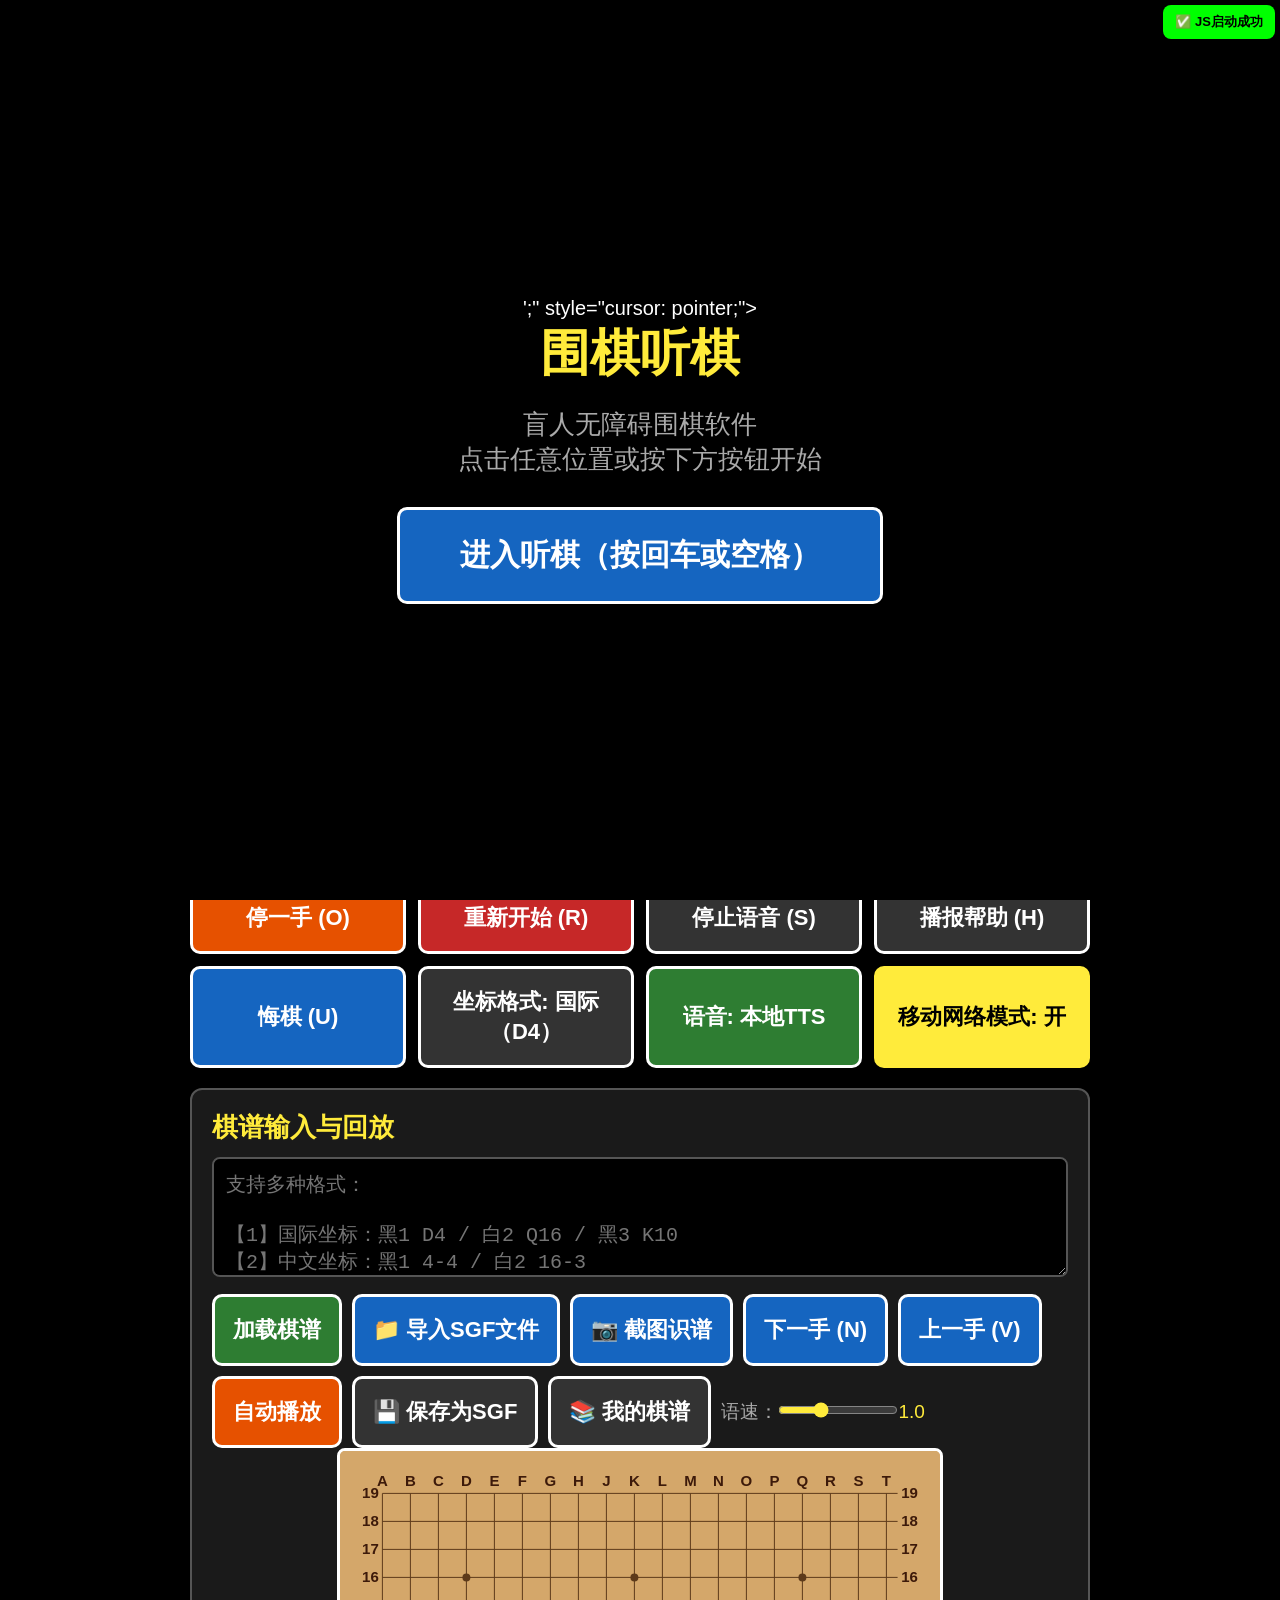
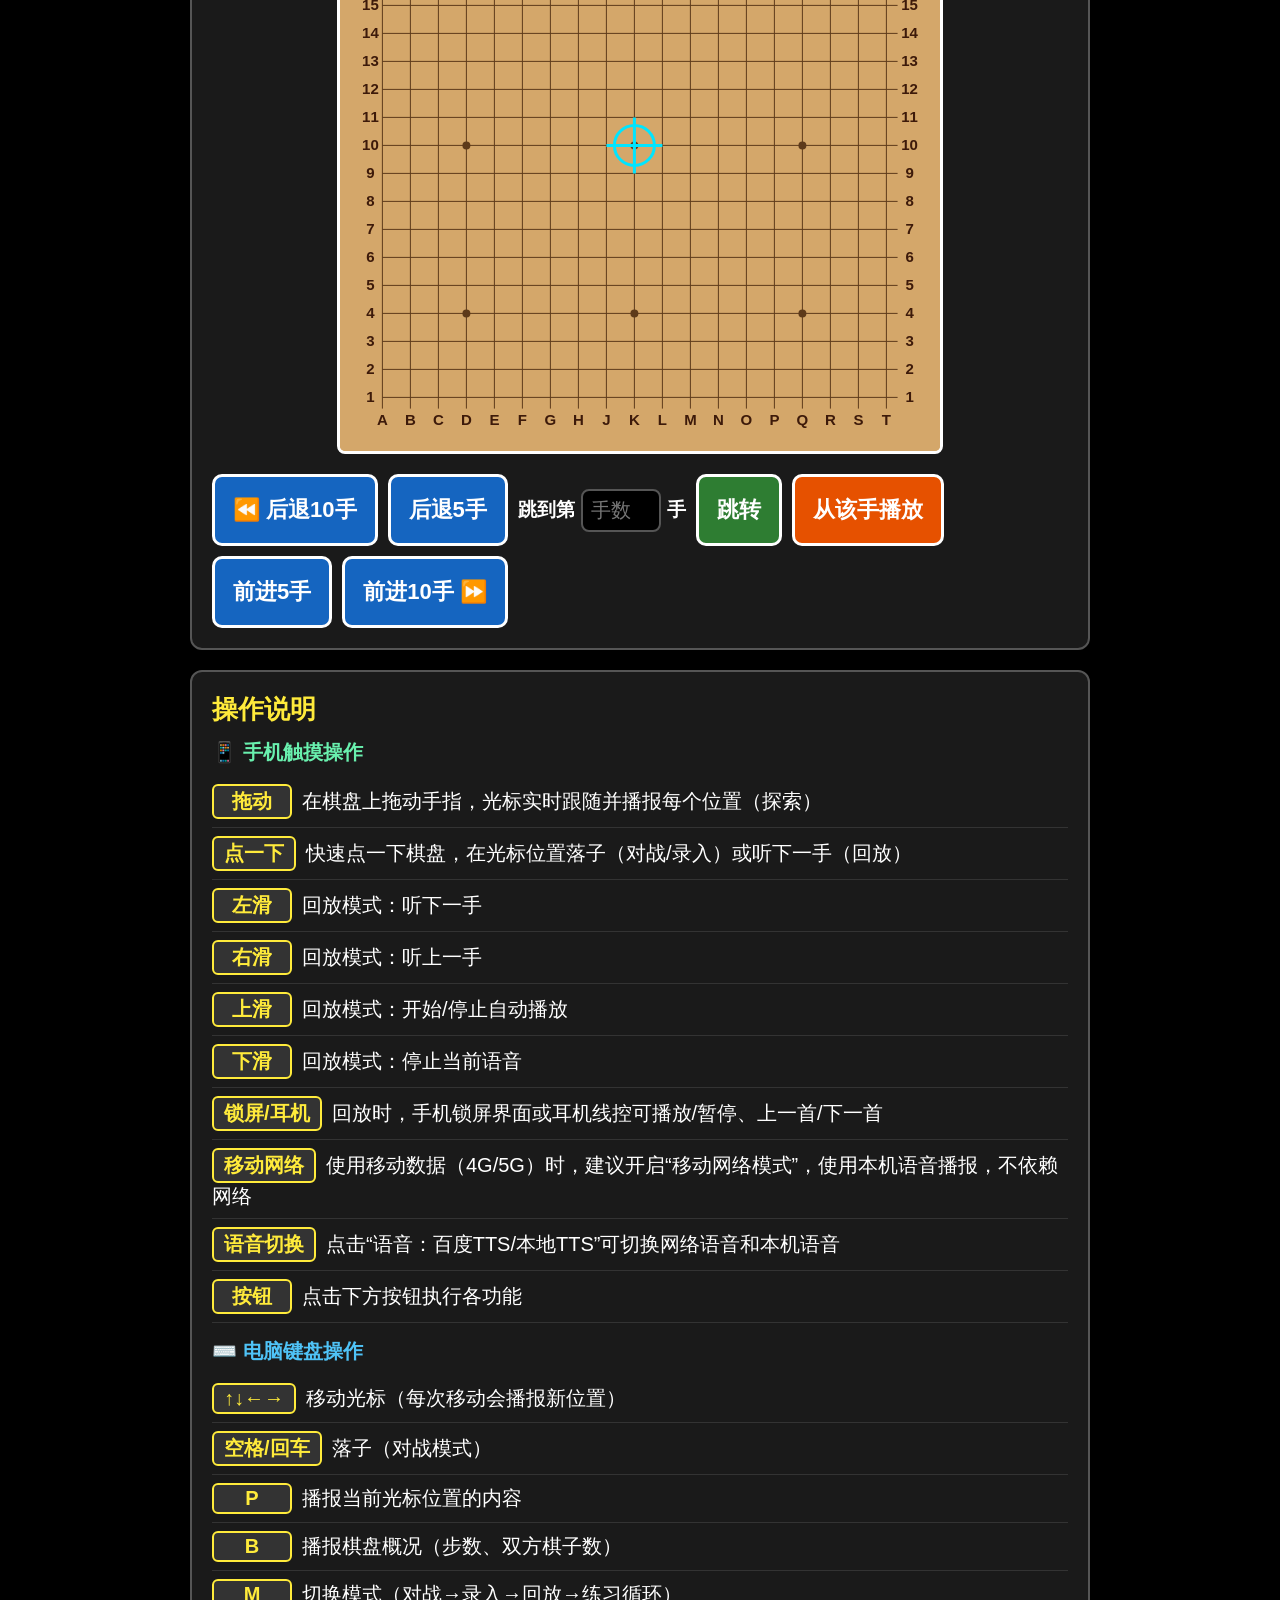
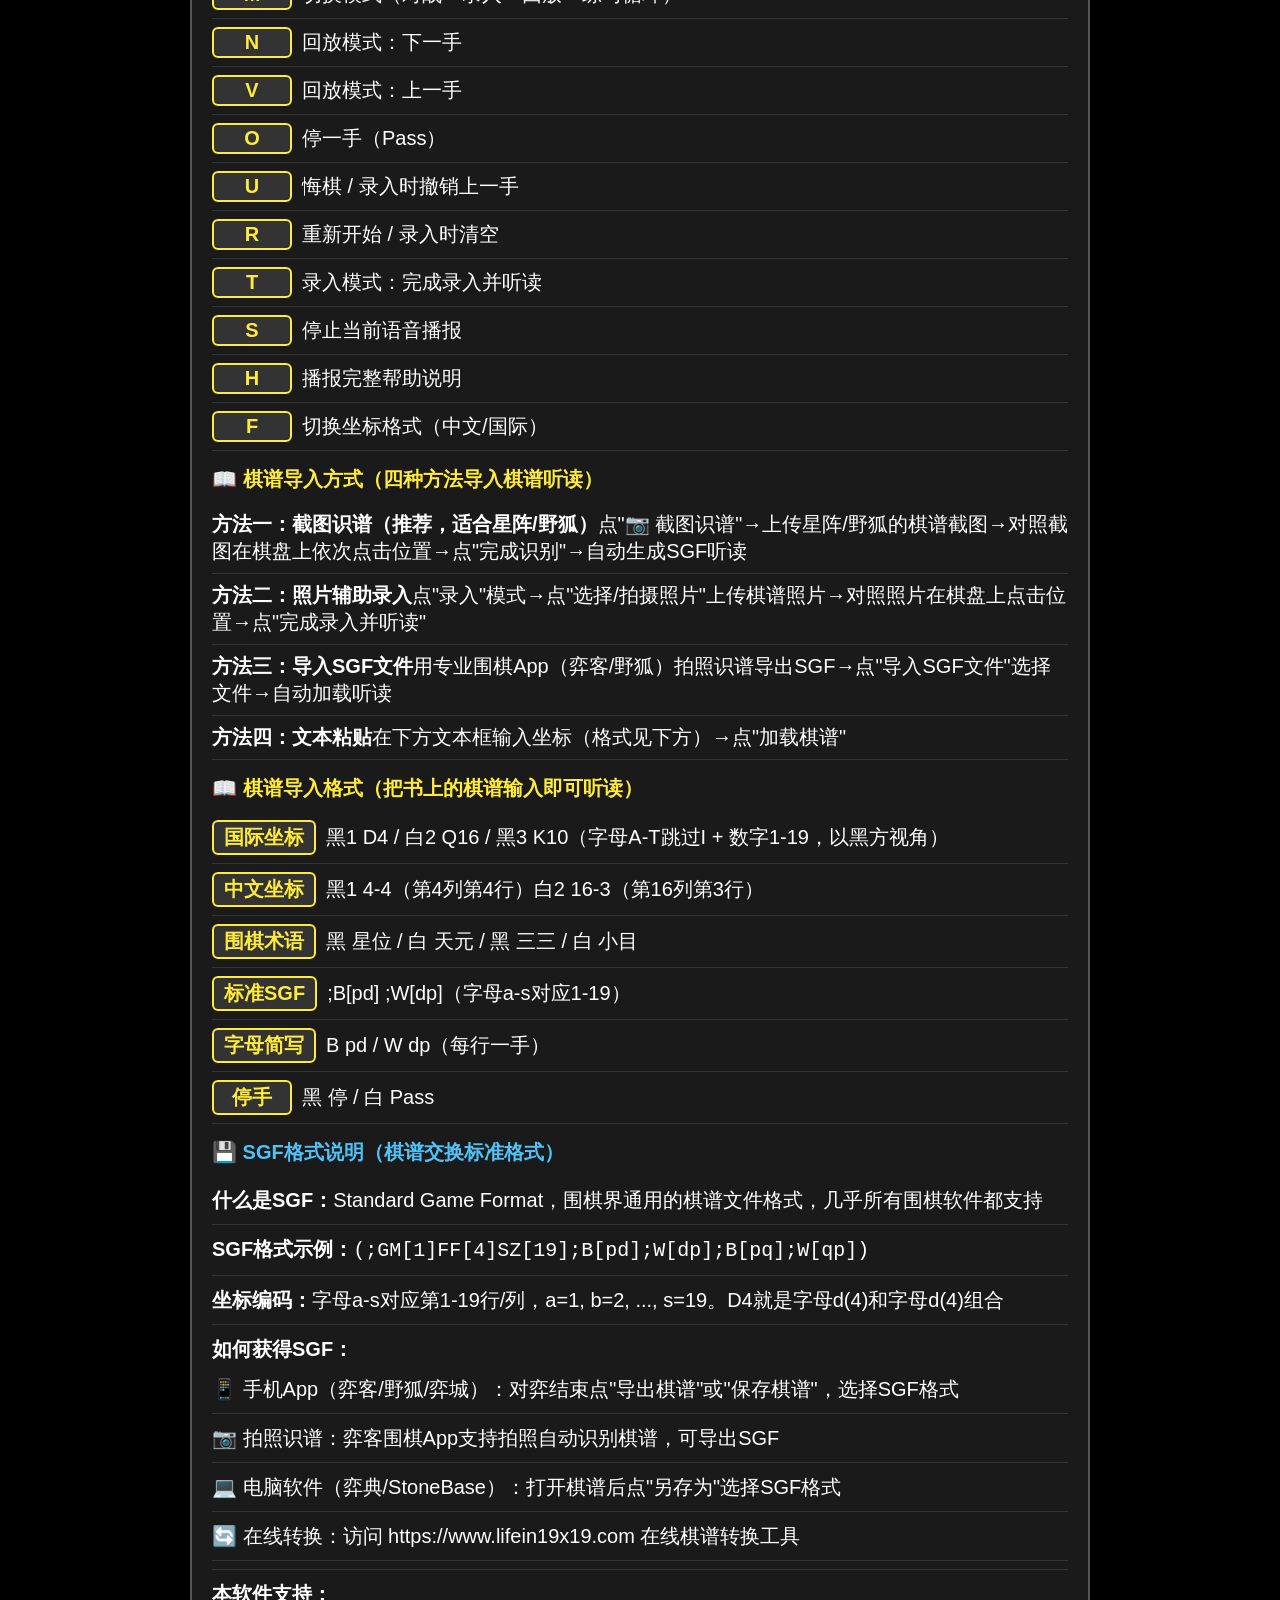
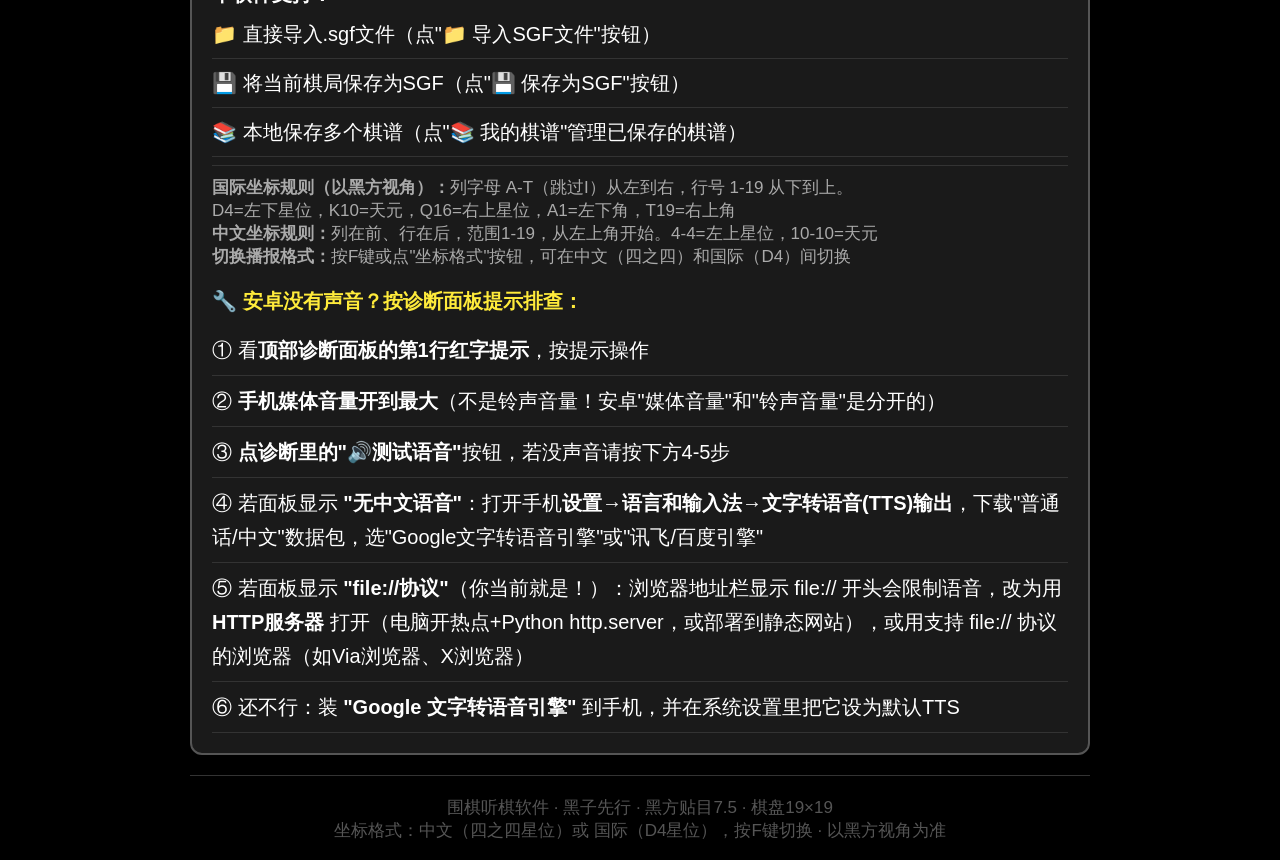
==== commit a3eea234: "Update blind-go.html to v27: default local TTS for mobile/public networks" ====
--- a/blind-go.html
+++ b/blind-go.html
@@ -1,5 +1,5 @@
 <!DOCTYPE html>
-<!-- VERSION: 2026-08-06-v26 修复自动播放、大序数、手机锁屏控制 -->
+<!-- VERSION: 2026-09-18-v27 修复移动网络语音、增加移动网络模式、自动切本地TTS -->
 <html lang="zh-CN">
 <head>
   <meta charset="UTF-8">
@@ -123,6 +123,7 @@
     .btn-warning:hover, .btn-warning:focus { background: #ef6c00; }
     .btn-danger { background: #c62828; }
     .btn-danger:hover, .btn-danger:focus { background: #d32f2f; }
+    .btn.active { background: #ffeb3b; color: #000; border-color: #ffeb3b; }
 
     /* 棋谱输入区 */
     .sgf-section {
@@ -647,6 +648,7 @@
       <button class="btn btn-primary" onclick="undoMove(this)">悔棋 (U)</button>
       <button class="btn" id="coordFormatBtn" onclick="toggleCoordFormat(this)">坐标格式: 国际（D4）</button>
       <button class="btn btn-success" id="ttsEngineBtn" onclick="toggleTTSEngine(this)">语音: 百度TTS</button>
+      <button class="btn" id="mobileModeBtn" onclick="toggleMobileMode(this)">移动网络模式: 关</button>
     </div>
 
     <!-- 棋谱输入和回放 -->
@@ -760,6 +762,8 @@
         <li><span class="key">上滑</span>回放模式：开始/停止自动播放</li>
         <li><span class="key">下滑</span>回放模式：停止当前语音</li>
         <li><span class="key">锁屏/耳机</span>回放时，手机锁屏界面或耳机线控可播放/暂停、上一首/下一首</li>
+        <li><span class="key">移动网络</span>使用移动数据（4G/5G）时，建议开启“移动网络模式”，使用本机语音播报，不依赖网络</li>
+        <li><span class="key">语音切换</span>点击“语音：百度TTS/本地TTS”可切换网络语音和本机语音</li>
         <li><span class="key">按钮</span>点击下方按钮执行各功能</li>
       </ul>
       <p style="color:#4fc3f7; margin-bottom:10px; font-weight:bold;">⌨️ 电脑键盘操作</p>
@@ -1106,7 +1110,7 @@
             <div style="background:#e65100;padding:10px;border-radius:6px;margin-bottom:8px;">
               <b style="color:#fff;">⚠️ 百度TTS不可用</b><br>
               <span style="color:#ffe0b2;font-size:0.85rem;">可能原因：网络连接问题 / 百度接口被限制</span><br>
-              <span style="color:#fff;font-size:0.9rem;">请检查网络后重试</span>
+              <span style="color:#fff;font-size:0.9rem;">建议点击“移动网络模式”切换到本机语音</span>
             </div>`;
           tipColor = '#ff9800';
         }
@@ -1124,9 +1128,8 @@
         tipColor = '#64b5f6';
       }
       
-      const tipText = isBaidu
-        ? '百度TTS模式'
-        : '本地TTS模式（鸿蒙不可用）';
+      const modeTip = mobileNetworkMode ? ' [移动网络模式]' : '';
+      const tipText = (isBaidu ? '百度TTS模式' : '本地TTS模式') + modeTip;
       
       el.innerHTML = `
         <div style="font-size:0.85rem;line-height:1.5;">
@@ -1280,8 +1283,44 @@
     // HTTP/HTTPS 协议下正常工作
     const isFileProtocol = location.protocol === 'file:';
     const isHarmonyOS = /OpenHarmony|HarmonyOS/i.test(navigator.userAgent);
-    
-    let ttsEngine = 'baidu';
+
+    // 移动网络检测：蜂窝数据下百度TTS经常被拦截或无法播放
+    function isMobileNetwork() {
+      const conn = navigator.connection || navigator.mozConnection || navigator.webkitConnection;
+      if (!conn) return false;
+      const type = (conn.type || '').toString().toLowerCase();
+      const effective = (conn.effectiveType || '').toString().toLowerCase();
+      // cellular / 4g / 3g / 2g 都属于移动数据
+      return type === 'cellular' || /^(2g|3g|4g|5g)$/.test(effective);
+    }
+    const isLikelyMobile = /Android|iPhone|iPad|iPod|Mobile|HarmonyOS/i.test(navigator.userAgent);
+    const isGitHubPages = location.hostname.includes('github.io') || location.hostname.includes('pages.dev');
+
+    // 持久化用户偏好
+    function loadTTSPref() {
+      try {
+        const raw = localStorage.getItem('blindGoTTSPref');
+        return raw ? JSON.parse(raw) : {};
+      } catch(e) { return {}; }
+    }
+    function saveTTSPref(obj) {
+      try { localStorage.setItem('blindGoTTSPref', JSON.stringify(obj)); } catch(e) {}
+    }
+    let ttsPref = loadTTSPref();
+    let mobileNetworkMode = ttsPref.mobileNetworkMode;
+    // 如果用户没有明确设置过，在以下场景自动启用移动网络模式：
+    // 1. 检测到蜂窝网络；2. 手机UA且无法读取connection；3. GitHub Pages等公共静态托管
+    if (mobileNetworkMode === undefined) {
+      mobileNetworkMode = isMobileNetwork() || (isLikelyMobile && !navigator.connection) || isGitHubPages;
+    }
+
+    // 默认引擎：公共托管/手机/移动网络优先使用本地TTS，更稳定
+    let ttsEngine;
+    if (ttsPref.engine) {
+      ttsEngine = ttsPref.engine;
+    } else {
+      ttsEngine = (mobileNetworkMode || isLikelyMobile || isGitHubPages) ? 'local' : 'baidu';
+    }
     let onlineAudio = null;
     let onlineQueue = [];
     let onlinePlaying = false;
@@ -1356,10 +1395,17 @@
     window.addEventListener('DOMContentLoaded', () => {
       detectTTSSource(); // 异步检测，不影响页面初始化
       checkBaiduTTS();
+      // 同步 UI 上的引擎标签与移动网络模式
+      updateTTSEngineUI();
+      updateMobileModeUI();
       // 首次点击/触摸自动解锁音频（兼容手机浏览器自动播放限制）
       const autoUnlock = () => { if (!audioUnlocked) unlockAudio(); };
       document.addEventListener('click', autoUnlock, { once: true });
       document.addEventListener('touchstart', autoUnlock, { once: true });
+      // 如果在移动网络下默认切到本地TTS，给用户一个提示
+      if (mobileNetworkMode && ttsEngine === 'local') {
+        setTimeout(() => showSpeechBubble('移动网络模式：已启用本地语音，无需联网即可播报'), 1200);
+      }
     });
 
     // 电话/弹窗打断后自动恢复自动播放
@@ -1453,7 +1499,10 @@
           if (localTTSAvailable) {
             showSpeechBubble('网络语音不可用，切换本地TTS');
             ttsEngine = 'local';
-            speakLocal(text);
+            ttsPref.engine = 'local';
+            saveTTSPref(ttsPref);
+            updateTTSEngineUI();
+            speakLocal(text, onEnd); // 把当前句子的结束回调传给本地TTS，避免自动播放卡住
           } else {
             showSpeechBubble(reasonStr + '，10秒后重试');
             setTimeout(() => {
@@ -1569,6 +1618,7 @@
       u.onerror = (e) => {
         localSpeaking = false;
         if (e.error) { speechDiag.lastError = 'local错误:' + e.error; updateSpeechDiagnostics(); }
+        if (item.onEnd) { try { item.onEnd(); } catch(err){} }
         setTimeout(playLocalQueue, 100);
       };
       u.onend = () => {
@@ -1593,20 +1643,57 @@
       if ('speechSynthesis' in window) speechSynthesis.cancel();
     }
 
+    // 更新 UI 上语音引擎按钮的显示
+    function updateTTSEngineUI() {
+      const btn = document.getElementById('ttsEngineBtn');
+      if (btn) btn.textContent = '语音: ' + (ttsEngine === 'baidu' ? '百度TTS' : '本地TTS');
+    }
+    // 更新移动网络模式按钮的显示
+    function updateMobileModeUI() {
+      const btn = document.getElementById('mobileModeBtn');
+      if (btn) {
+        btn.textContent = '移动网络模式: ' + (mobileNetworkMode ? '开' : '关');
+        btn.classList.toggle('active', mobileNetworkMode);
+      }
+    }
+
     // 切换语音引擎
     function toggleTTSEngine(btn) {
       stopOnlineTTS();
       clearLocalSpeakQueue();
       ttsEngine = ttsEngine === 'baidu' ? 'local' : 'baidu';
-      const label = ttsEngine === 'baidu' ? '百度TTS' : '本地TTS';
-      if (btn) btn.textContent = '语音: ' + label;
-      speak('已切换到' + label + '引擎');
+      ttsPref.engine = ttsEngine;
+      saveTTSPref(ttsPref);
+      updateTTSEngineUI();
+      speak('已切换到' + (ttsEngine === 'baidu' ? '百度TTS' : '本地TTS') + '引擎');
+      updateSpeechDiagnostics();
+    }
+
+    // 切换移动网络模式
+    function toggleMobileMode(btn) {
+      mobileNetworkMode = !mobileNetworkMode;
+      ttsPref.mobileNetworkMode = mobileNetworkMode;
+      saveTTSPref(ttsPref);
+      if (mobileNetworkMode) {
+        stopOnlineTTS();
+        clearLocalSpeakQueue();
+        ttsEngine = 'local';
+        ttsPref.engine = 'local';
+        saveTTSPref(ttsPref);
+        updateTTSEngineUI();
+        speak('移动网络模式已开启，使用本地语音');
+      } else {
+        speak('移动网络模式已关闭');
+      }
+      updateMobileModeUI();
       updateSpeechDiagnostics();
     }
 
     function speak(text, onEnd) {
       showSpeechBubble(text);
-      if (ttsEngine === 'baidu') {
+      // 移动网络模式下强制使用本地TTS，避免百度TTS被运营商拦截导致无声
+      const engine = mobileNetworkMode ? 'local' : ttsEngine;
+      if (engine === 'baidu') {
         speakBaidu(text, onEnd);
       } else {
         speakLocal(text, onEnd);
@@ -2464,8 +2551,8 @@
         const breathe = Math.max(300, 1200 / speechRate);
         autoPlayTimer = setTimeout(() => autoPlayStep(), breathe);
       };
-      // 8秒安全兜底：即使语音回调未触发也继续播放
-      const safetyTimer = setTimeout(nextStep, 8000);
+      // 12秒安全兜底：即使语音回调未触发也继续播放（本地TTS较慢时也能兜底）
+      const safetyTimer = setTimeout(nextStep, 12000);
       replayNext(null, () => {
         clearTimeout(safetyTimer);
         nextStep();
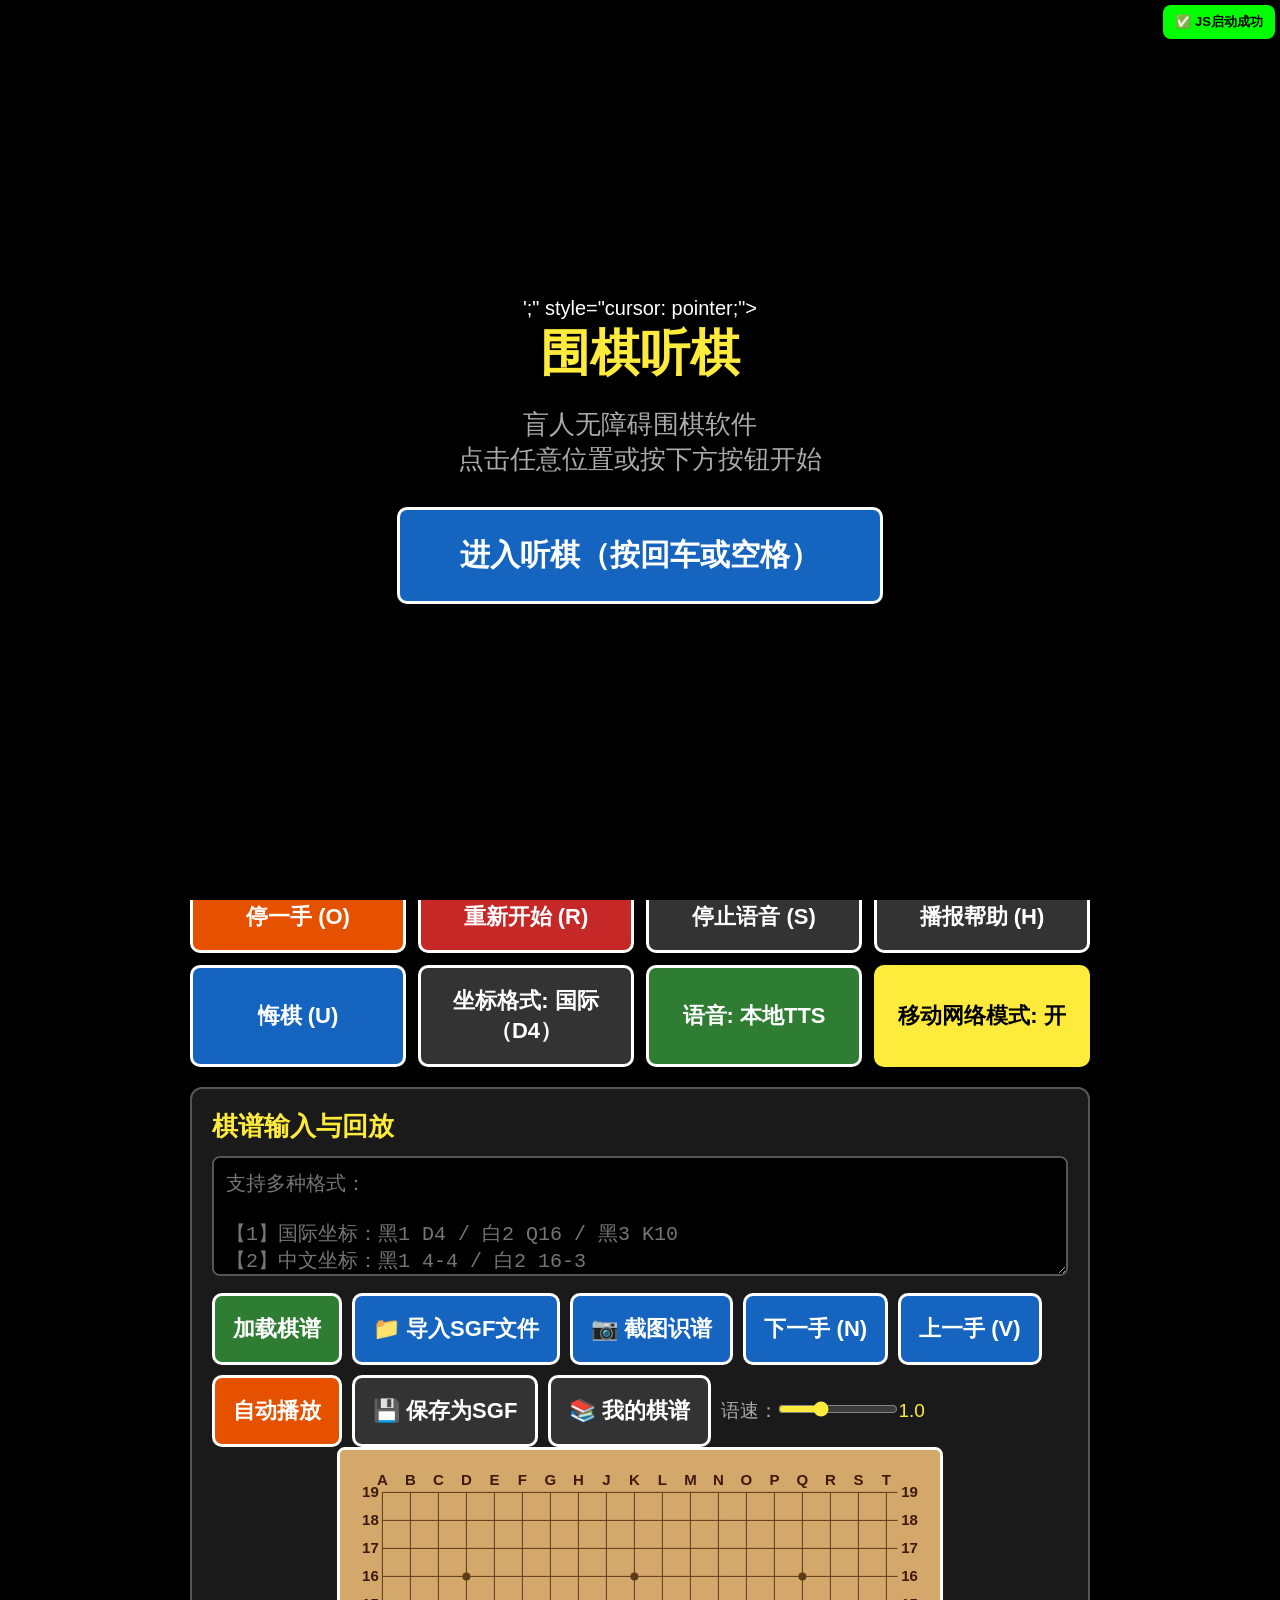
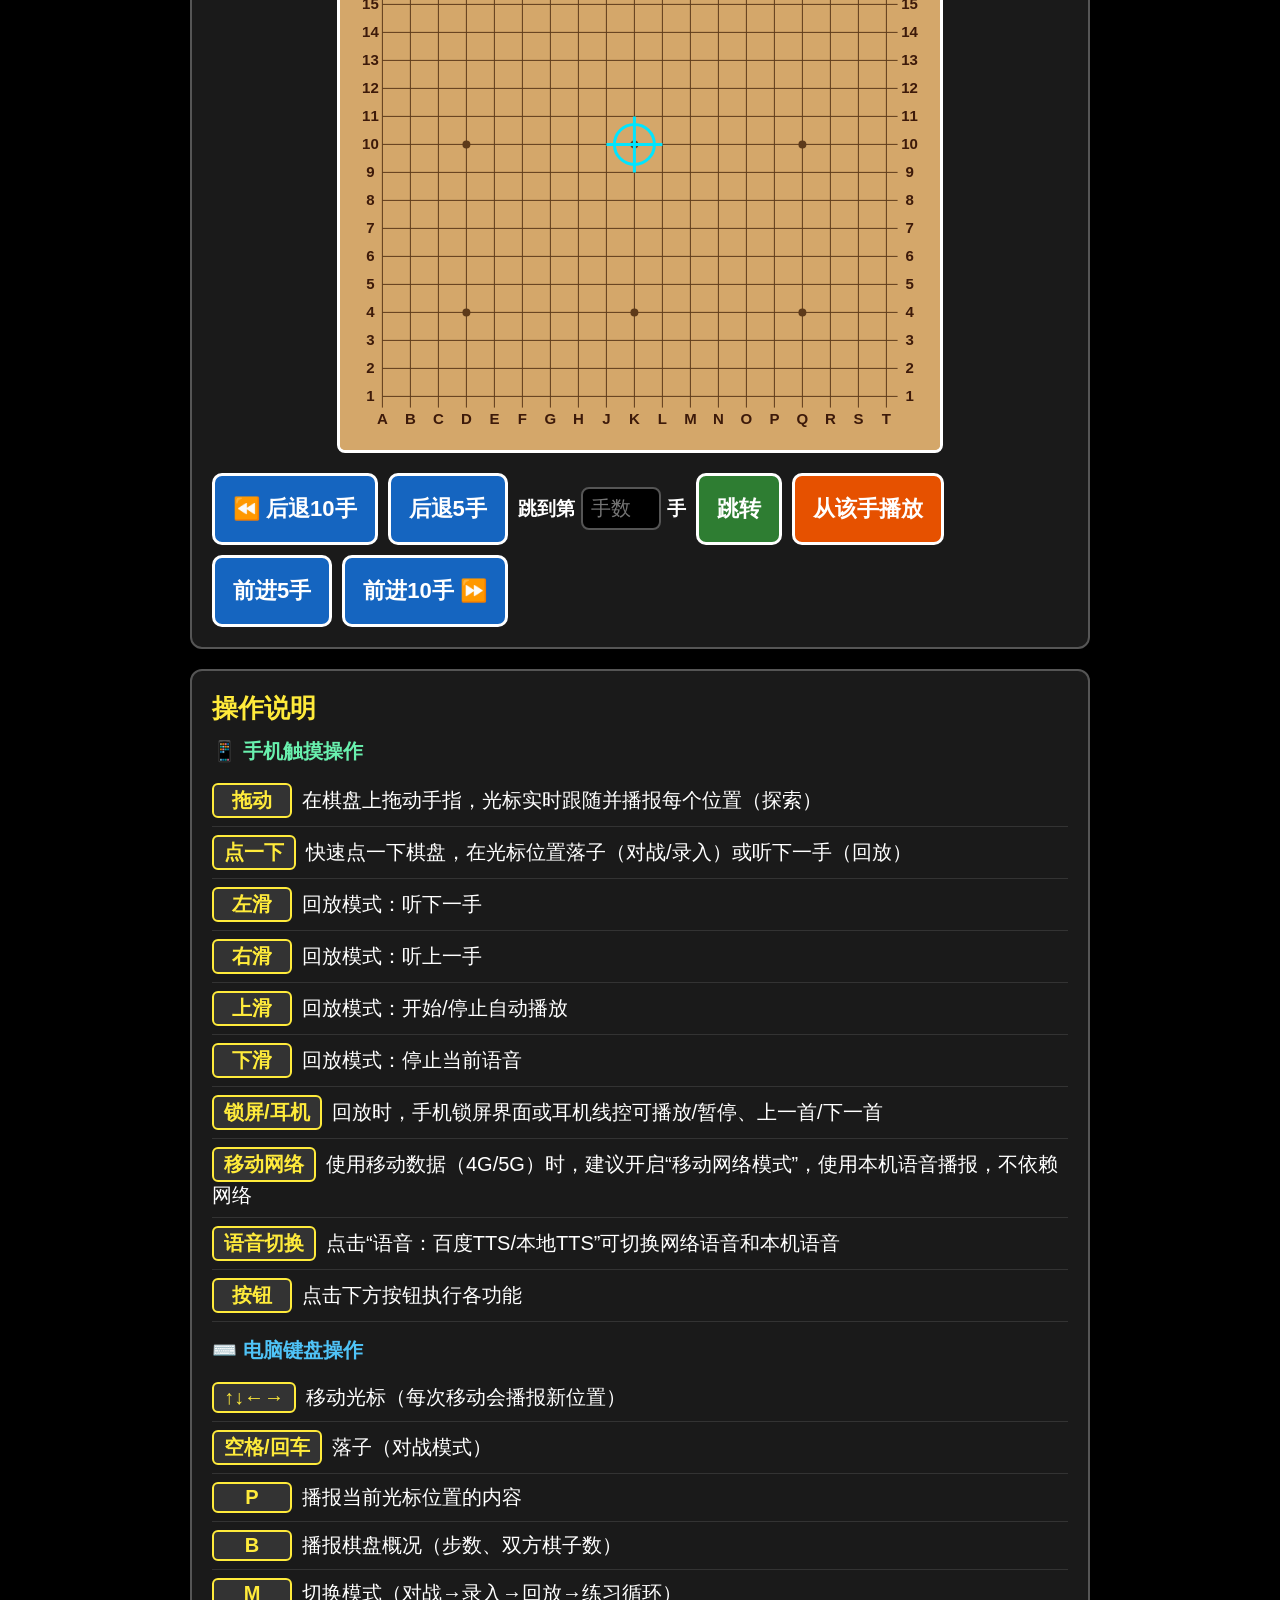
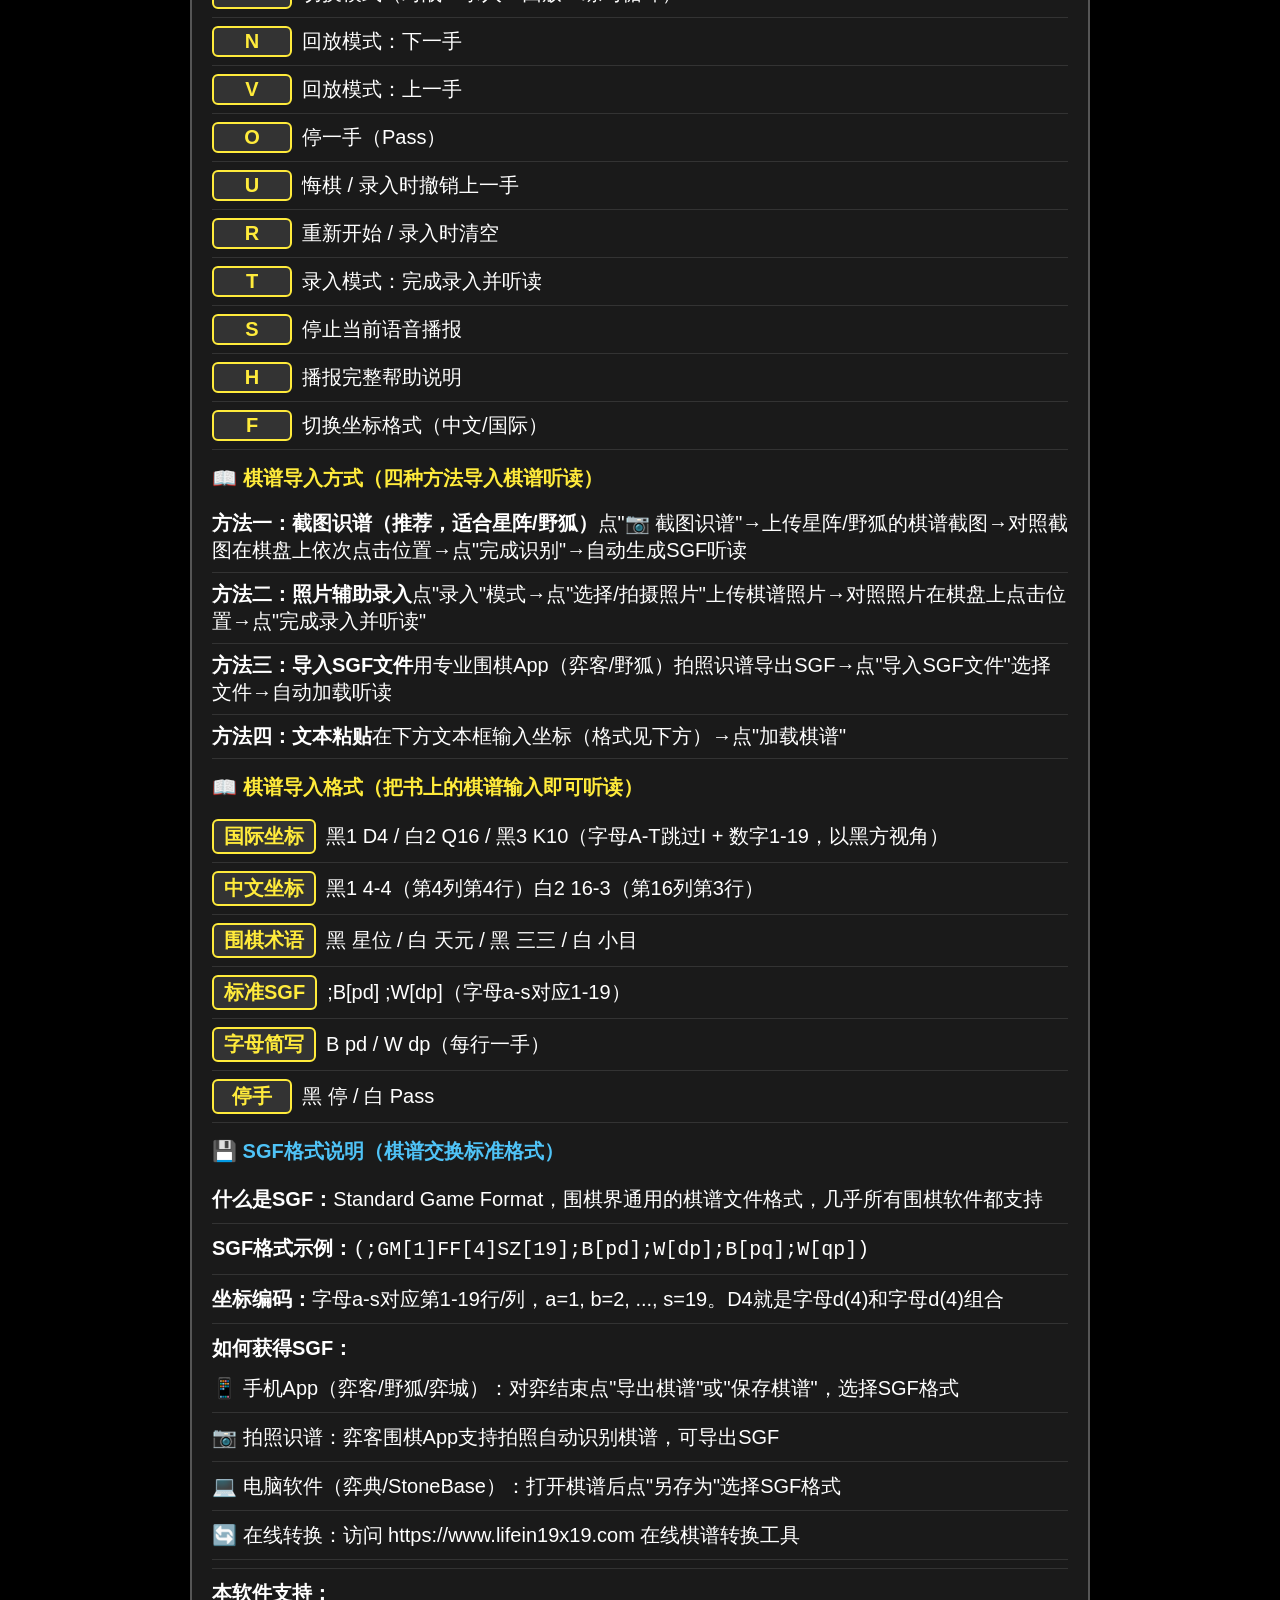
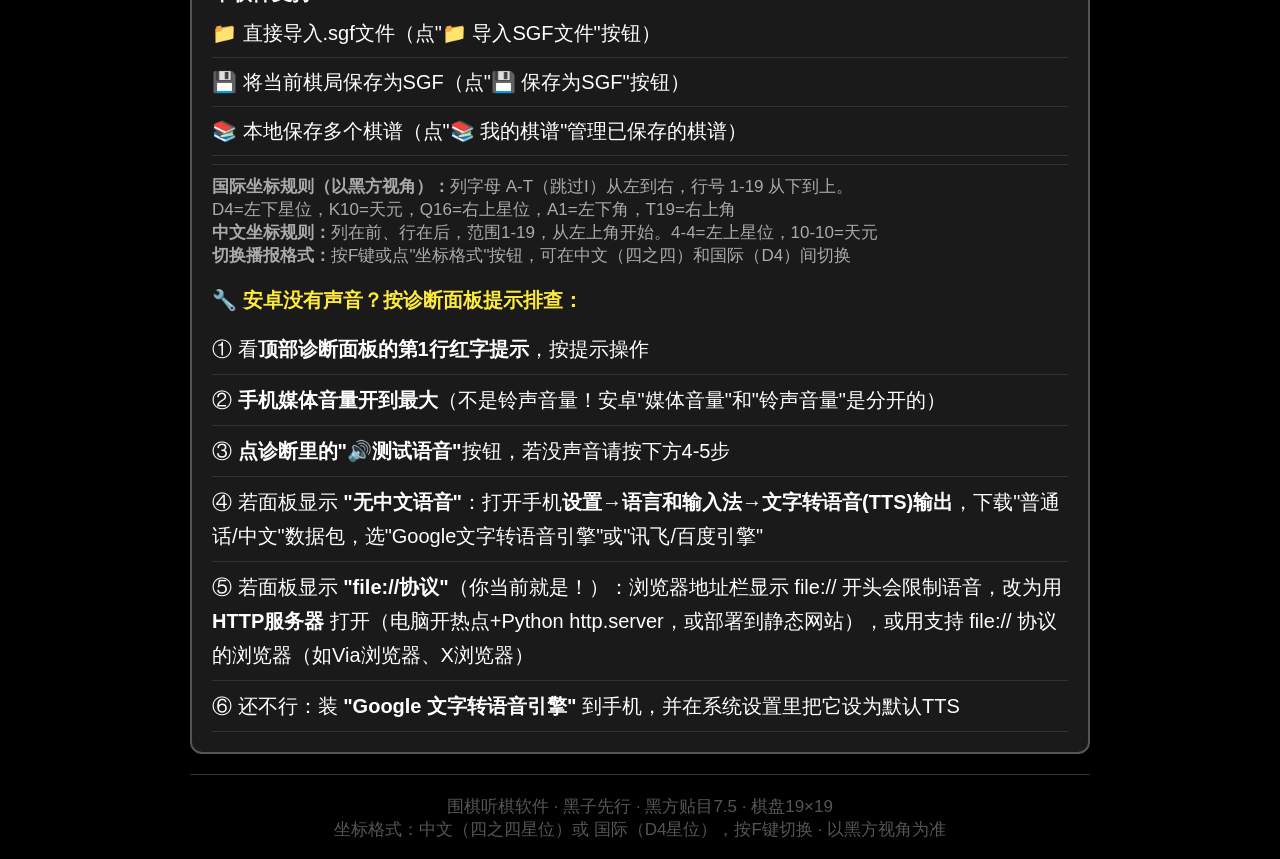
==== commit de41c090: "Update blind-go.html to v27.1: fix local TTS diagnostics and mobile speech" ====
--- a/blind-go.html
+++ b/blind-go.html
@@ -1089,48 +1089,80 @@
       // 根据检测结果生成不同的提示
       let statusHtml = '';
       let tipColor = '#69f0ae';
-      let actionHtml = '';
-      
-      if (baiduTTSAvailable === false) {
-        // 百度TTS不可用
-        if (isFileProtocol) {
+
+      if (isBaidu) {
+        // 百度TTS模式下的提示
+        if (baiduTTSAvailable === false) {
+          if (isFileProtocol) {
+            statusHtml = `
+              <div style="background:#c62828;padding:10px;border-radius:6px;margin-bottom:8px;">
+                <b style="color:#fff;">当前协议：file://</b><br>
+                <span style="color:#ffccbc;font-size:0.85rem;">鸿蒙/华为浏览器在file://下无法播放百度TTS</span><br>
+                <span style="color:#fff;font-size:0.9rem;">必须按以下步骤操作：</span><br>
+                <span style="color:#ffe0b2;font-size:0.85rem;">1. 电脑双击"启动.bat"</span><br>
+                <span style="color:#ffe0b2;font-size:0.85rem;">2. 手机连同一WiFi</span><br>
+                <span style="color:#ffe0b2;font-size:0.85rem;">3. 手机浏览器地址栏输入：</span><br>
+                <span style="color:#ffeb3b;font-size:1rem;font-weight:bold;word-break:break-all;">http://电脑IP:8000/blind-go.html</span>
+              </div>`;
+            tipColor = '#ff5252';
+          } else {
+            statusHtml = `
+              <div style="background:#e65100;padding:10px;border-radius:6px;margin-bottom:8px;">
+                <b style="color:#fff;">百度TTS不可用</b><br>
+                <span style="color:#ffe0b2;font-size:0.85rem;">可能原因：网络连接问题 / 百度接口被限制</span><br>
+                <span style="color:#fff;font-size:0.9rem;">建议点击“移动网络模式”切换到本机语音</span>
+              </div>`;
+            tipColor = '#ff9800';
+          }
+        } else if (baiduTTSAvailable === true) {
+          statusHtml = `
+            <div style="background:#2e7d32;padding:8px;border-radius:6px;margin-bottom:8px;">
+              <b style="color:#a5d6a7;">百度TTS检测通过，音频可用</b>
+            </div>`;
+        } else {
+          statusHtml = `
+            <div style="background:#1565c0;padding:8px;border-radius:6px;margin-bottom:8px;">
+              <b style="color:#90caf9;">正在检测音频...</b>
+            </div>`;
+          tipColor = '#64b5f6';
+        }
+      } else {
+        // 本地TTS模式下的提示
+        if (!('speechSynthesis' in window)) {
           statusHtml = `
             <div style="background:#c62828;padding:10px;border-radius:6px;margin-bottom:8px;">
-              <b style="color:#fff;">🚫 当前协议：file://</b><br>
-              <span style="color:#ffccbc;font-size:0.85rem;">鸿蒙/华为浏览器在file://下无法播放百度TTS</span><br>
-              <span style="color:#fff;font-size:0.9rem;">必须按以下步骤操作：</span><br>
-              <span style="color:#ffe0b2;font-size:0.85rem;">1. 电脑双击"启动.bat"</span><br>
-              <span style="color:#ffe0b2;font-size:0.85rem;">2. 手机连同一WiFi</span><br>
-              <span style="color:#ffe0b2;font-size:0.85rem;">3. 手机浏览器地址栏输入：</span><br>
-              <span style="color:#ffeb3b;font-size:1rem;font-weight:bold;word-break:break-all;">http://电脑IP:8000/blind-go.html</span>
+              <b style="color:#fff;">当前浏览器不支持语音合成</b><br>
+              <span style="color:#ffccbc;font-size:0.85rem;">请换用 Chrome / Safari / 系统浏览器打开</span>
             </div>`;
           tipColor = '#ff5252';
+        } else if (d.voices === 0) {
+          statusHtml = `
+            <div style="background:#e65100;padding:10px;border-radius:6px;margin-bottom:8px;">
+              <b style="color:#fff;">未检测到语音包</b><br>
+              <span style="color:#ffe0b2;font-size:0.85rem;">请去手机设置 → 语言与输入法 → 文字转语音(TTS)，下载中文语音数据</span><br>
+              <span style="color:#fff;font-size:0.85rem;">推荐：Google文字转语音、讯飞语记、百度语音</span>
+            </div>`;
+          tipColor = '#ff9800';
+        } else if (d.zhVoices === 0) {
+          statusHtml = `
+            <div style="background:#e65100;padding:10px;border-radius:6px;margin-bottom:8px;">
+              <b style="color:#fff;">有语音包，但没有中文语音</b><br>
+              <span style="color:#ffe0b2;font-size:0.85rem;">请在手机TTS设置里下载“中文/普通话”语音数据</span><br>
+              <span style="color:#fff;font-size:0.85rem;">设置后点击“测试语音”验证</span>
+            </div>`;
+          tipColor = '#ff9800';
         } else {
           statusHtml = `
-            <div style="background:#e65100;padding:10px;border-radius:6px;margin-bottom:8px;">
-              <b style="color:#fff;">⚠️ 百度TTS不可用</b><br>
-              <span style="color:#ffe0b2;font-size:0.85rem;">可能原因：网络连接问题 / 百度接口被限制</span><br>
-              <span style="color:#fff;font-size:0.9rem;">建议点击“移动网络模式”切换到本机语音</span>
+            <div style="background:#2e7d32;padding:8px;border-radius:6px;margin-bottom:8px;">
+              <b style="color:#a5d6a7;">本地TTS就绪，共 ${d.voices} 个语音，${d.zhVoices} 个中文语音</b><br>
+              <span style="color:#fff;font-size:0.8rem;">当前选用：${d.picked}</span>
             </div>`;
-          tipColor = '#ff9800';
-        }
-      } else if (baiduTTSAvailable === true) {
-        statusHtml = `
-          <div style="background:#2e7d32;padding:8px;border-radius:6px;margin-bottom:8px;">
-            <b style="color:#a5d6a7;">✅ 百度TTS检测通过，音频可用</b>
-          </div>`;
-        tipColor = '#69f0ae';
-      } else {
-        statusHtml = `
-          <div style="background:#1565c0;padding:8px;border-radius:6px;margin-bottom:8px;">
-            <b style="color:#90caf9;">🔍 正在检测音频...</b>
-          </div>`;
-        tipColor = '#64b5f6';
-      }
-      
+        }
+      }
+
       const modeTip = mobileNetworkMode ? ' [移动网络模式]' : '';
       const tipText = (isBaidu ? '百度TTS模式' : '本地TTS模式') + modeTip;
-      
+
       el.innerHTML = `
         <div style="font-size:0.85rem;line-height:1.5;">
           ${statusHtml}
@@ -1138,8 +1170,8 @@
             协议：${d.protocol} | 引擎：${tipText} | 状态：${d.lastError}
           </div>
           <div style="margin-top:6px;">
-            <button class="btn" style="padding:6px 12px;font-size:0.9rem;" onclick="testSpeech(this)">🔊 测试语音</button>
-            <button class="btn" style="padding:6px 12px;font-size:0.9rem;margin-left:6px;background:#e65100;" onclick="unlockAudio(this)">🔓 解锁</button>
+            <button class="btn" style="padding:6px 12px;font-size:0.9rem;" onclick="testSpeech(this)">测试语音</button>
+            <button class="btn" style="padding:6px 12px;font-size:0.9rem;margin-left:6px;background:#e65100;" onclick="unlockAudio(this)">解锁</button>
             <button class="btn" style="padding:6px 10px;font-size:0.8rem;margin-left:6px;" onclick="toggleSpeechDiagDetail(this)">详细</button>
           </div>
           <div id="speechDiagDetail" style="display:none;margin-top:6px;font-size:0.8rem;word-break:break-all;"></div>
@@ -1163,13 +1195,48 @@
       stopOnlineTTS();
       clearLocalSpeakQueue();
       onlineFailCount = 0;
-      ttsEngine = 'baidu';  // 强制切回网络引擎，忽略之前的失败状态
-
-      if (ttsEngine === 'baidu') {
+
+      const engine = mobileNetworkMode ? 'local' : ttsEngine;
+      if (engine === 'baidu') {
         speakBaidu('语音测试，围棋听棋');
       } else {
-        speakLocal('语音测试。');
-      }
+        testLocalTTS();
+      }
+    }
+
+    // 专门测试本地TTS，并给出明确反馈
+    function testLocalTTS() {
+      if (!('speechSynthesis' in window)) {
+        showSpeechBubble('浏览器不支持语音合成');
+        speechDiag.lastError = '不支持speechSynthesis';
+        updateSpeechDiagnostics();
+        return;
+      }
+      // 强制刷新声音列表
+      const voices = speechSynthesis.getVoices();
+      if (voices.length === 0) {
+        showSpeechBubble('未加载到语音包，请检查系统TTS设置');
+        speechDiag.lastError = '无语音包';
+        updateSpeechDiagnostics();
+        return;
+      }
+      const zh = voices.find(v => v.lang && (v.lang.startsWith('zh') || v.lang.includes('CN') || v.lang.includes('TW')));
+      if (!zh && !zhVoice) {
+        showSpeechBubble('没有中文语音包，请去手机设置下载');
+        speechDiag.lastError = '无中文语音包';
+        updateSpeechDiagnostics();
+      }
+      const u = new SpeechSynthesisUtterance('语音测试，围棋听棋');
+      u.lang = 'zh-CN';
+      u.rate = speechRate;
+      u.pitch = 1.0;
+      u.volume = 1.0;
+      if (zhVoice || zh) u.voice = zhVoice || zh;
+      u.onstart = () => { speechDiag.lastError = '本地TTS已开始'; updateSpeechDiagnostics(); };
+      u.onend = () => { speechDiag.lastError = '本地TTS测试完成'; updateSpeechDiagnostics(); showSpeechBubble('本地TTS测试完成'); };
+      u.onerror = (e) => { speechDiag.lastError = '本地TTS错误:' + e.error; updateSpeechDiagnostics(); showSpeechBubble('本地TTS错误:' + e.error); };
+      speechSynthesis.cancel();
+      speechSynthesis.speak(u);
     }
 
     // 解锁音频播放权限（针对华为/鸿蒙系统浏览器的严格自动播放策略）
@@ -1225,6 +1292,16 @@
       };
       const silentWav = '[data-uri]';
       trySrc(silentWav);
+
+      // 3. 同时激活 speechSynthesis（本地TTS需要）
+      if ('speechSynthesis' in window) {
+        try {
+          const unlockU = new SpeechSynthesisUtterance(' ');
+          unlockU.volume = 0.01;
+          unlockU.rate = 2;
+          speechSynthesis.speak(unlockU);
+        } catch(e) {}
+      }
     }
 
     function initSpeech() {
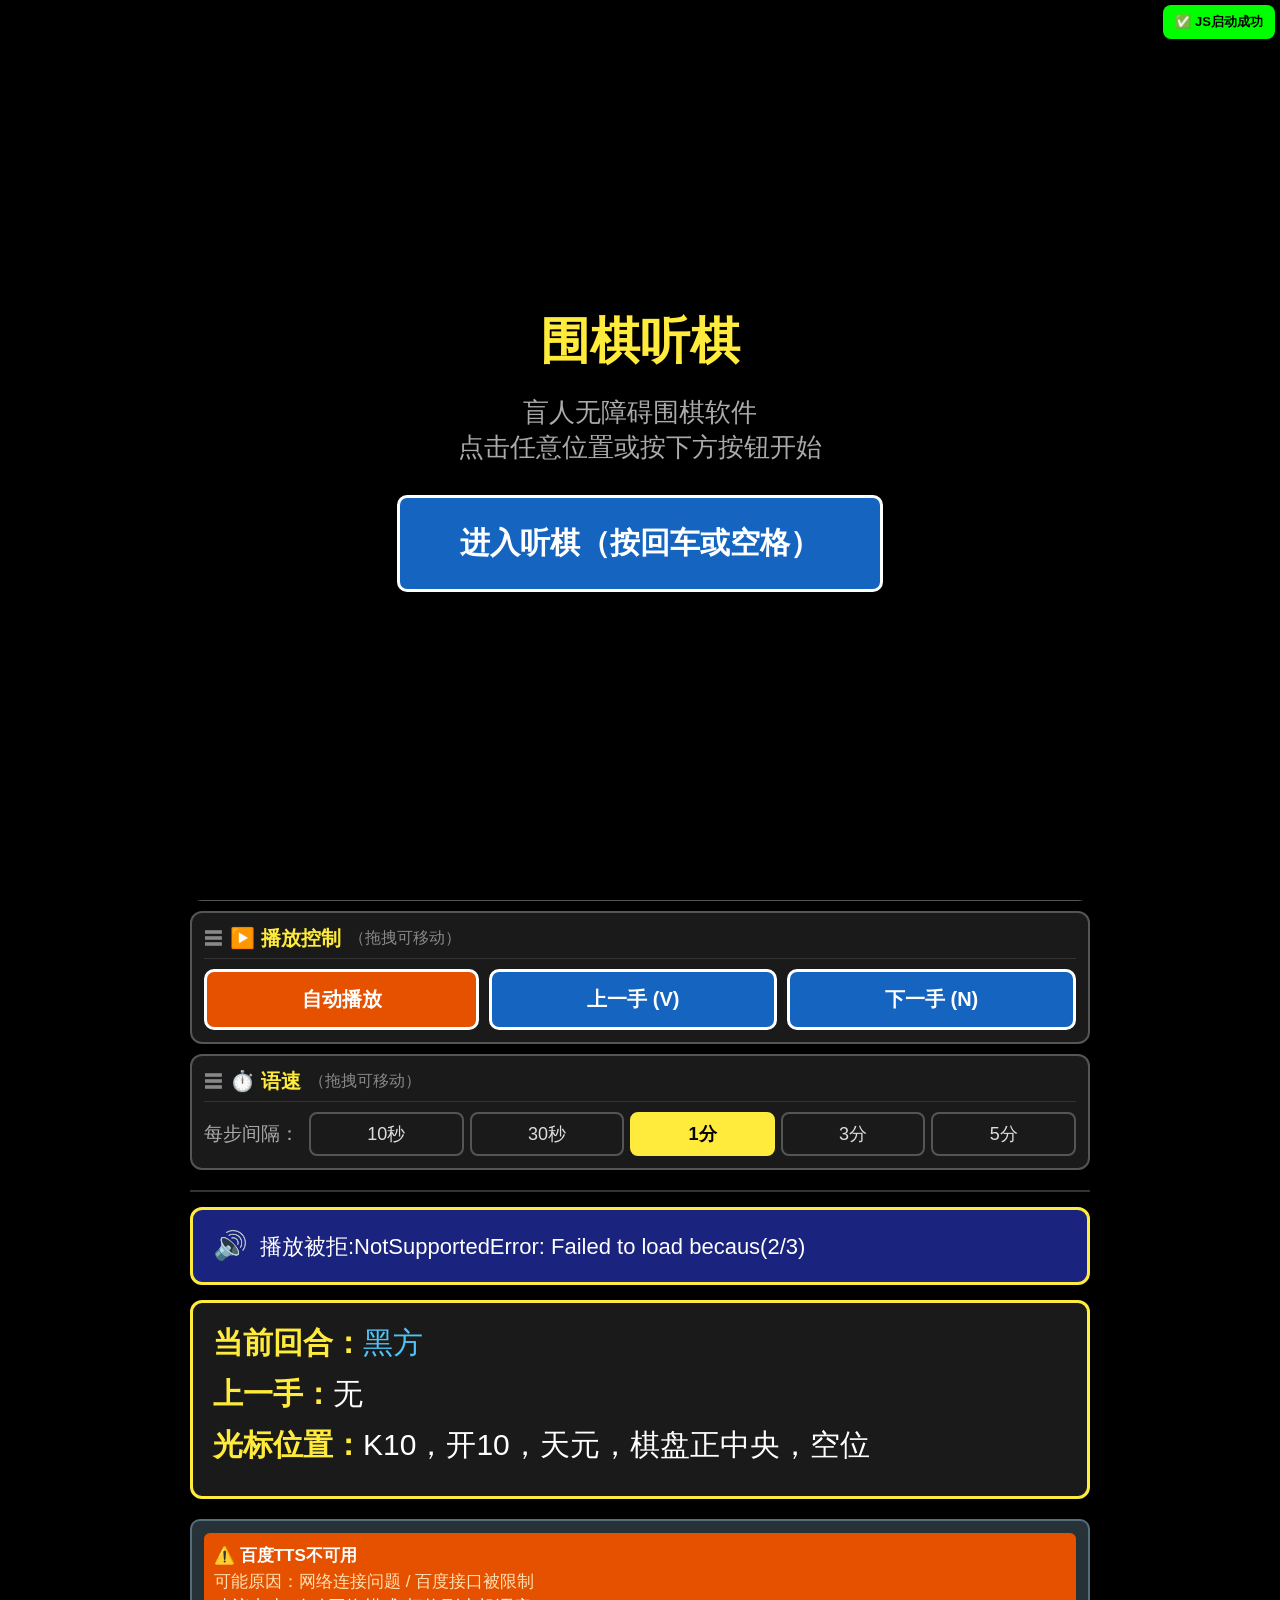
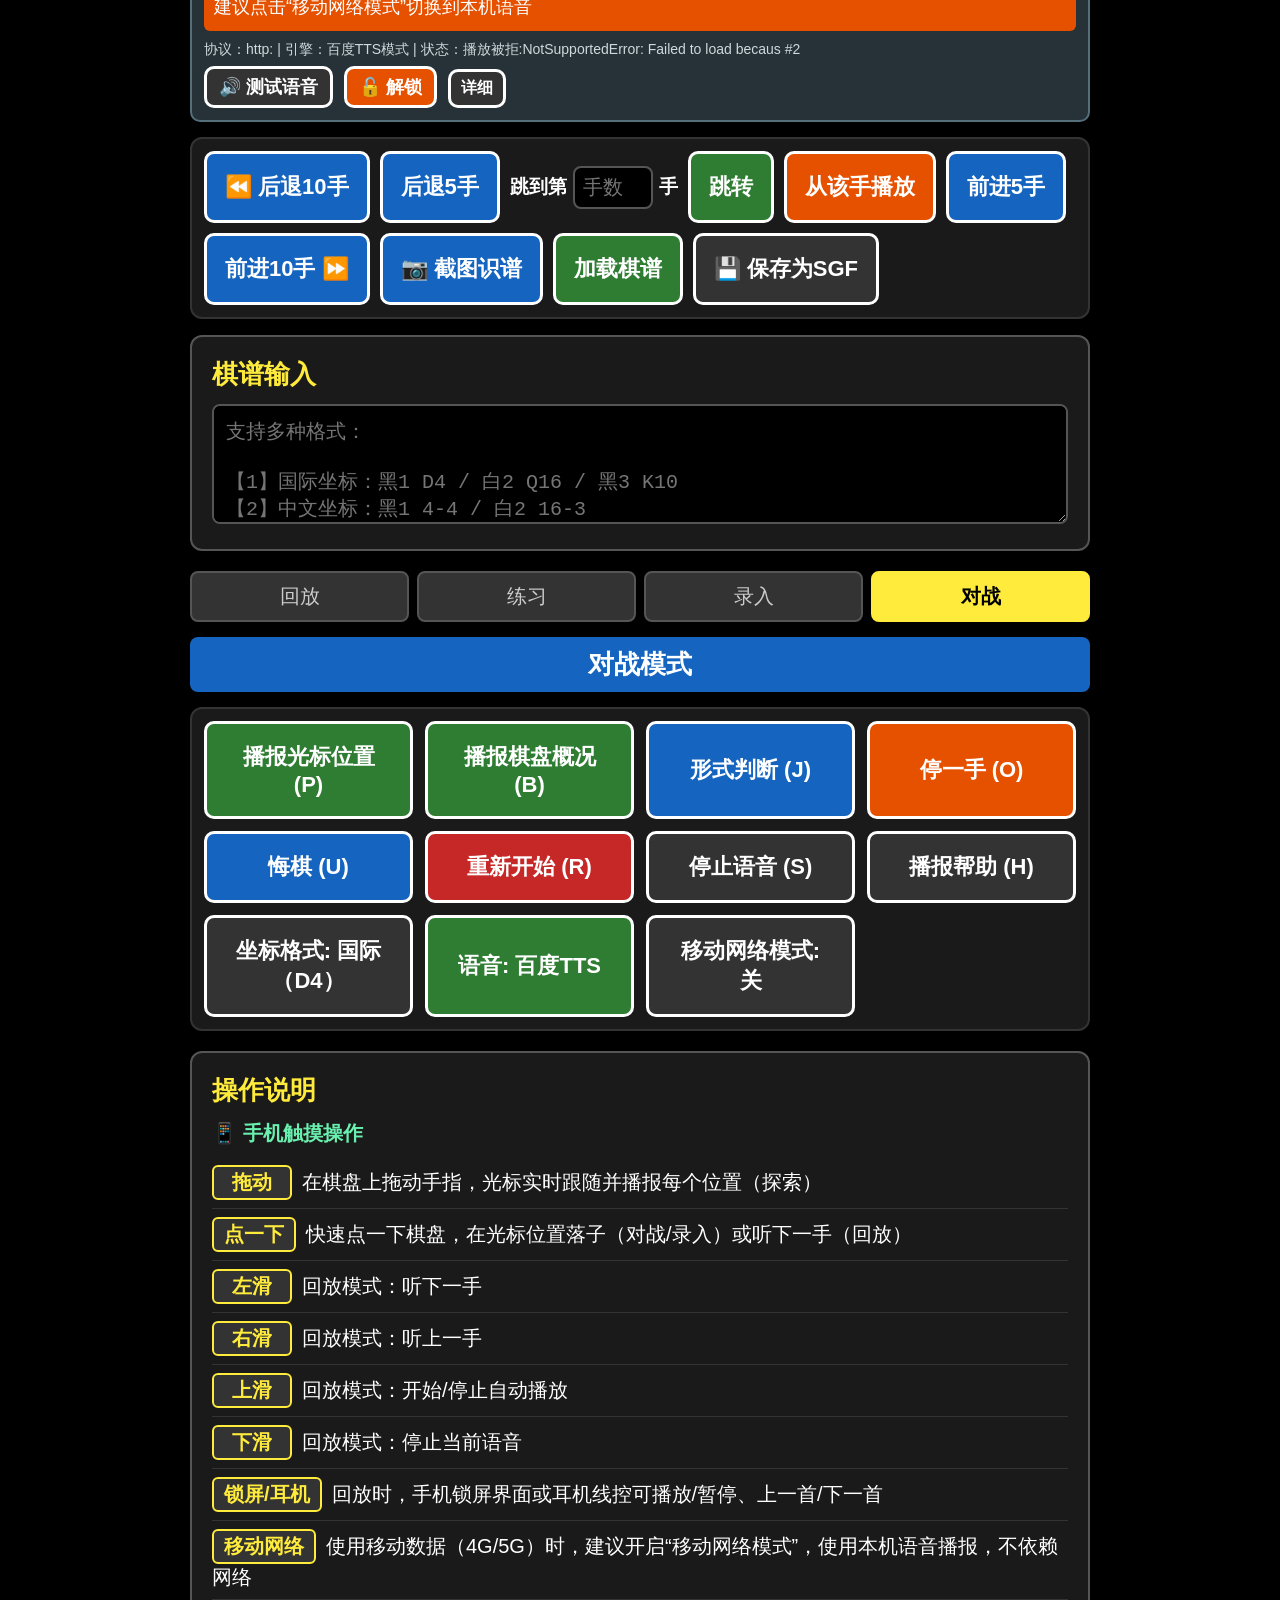
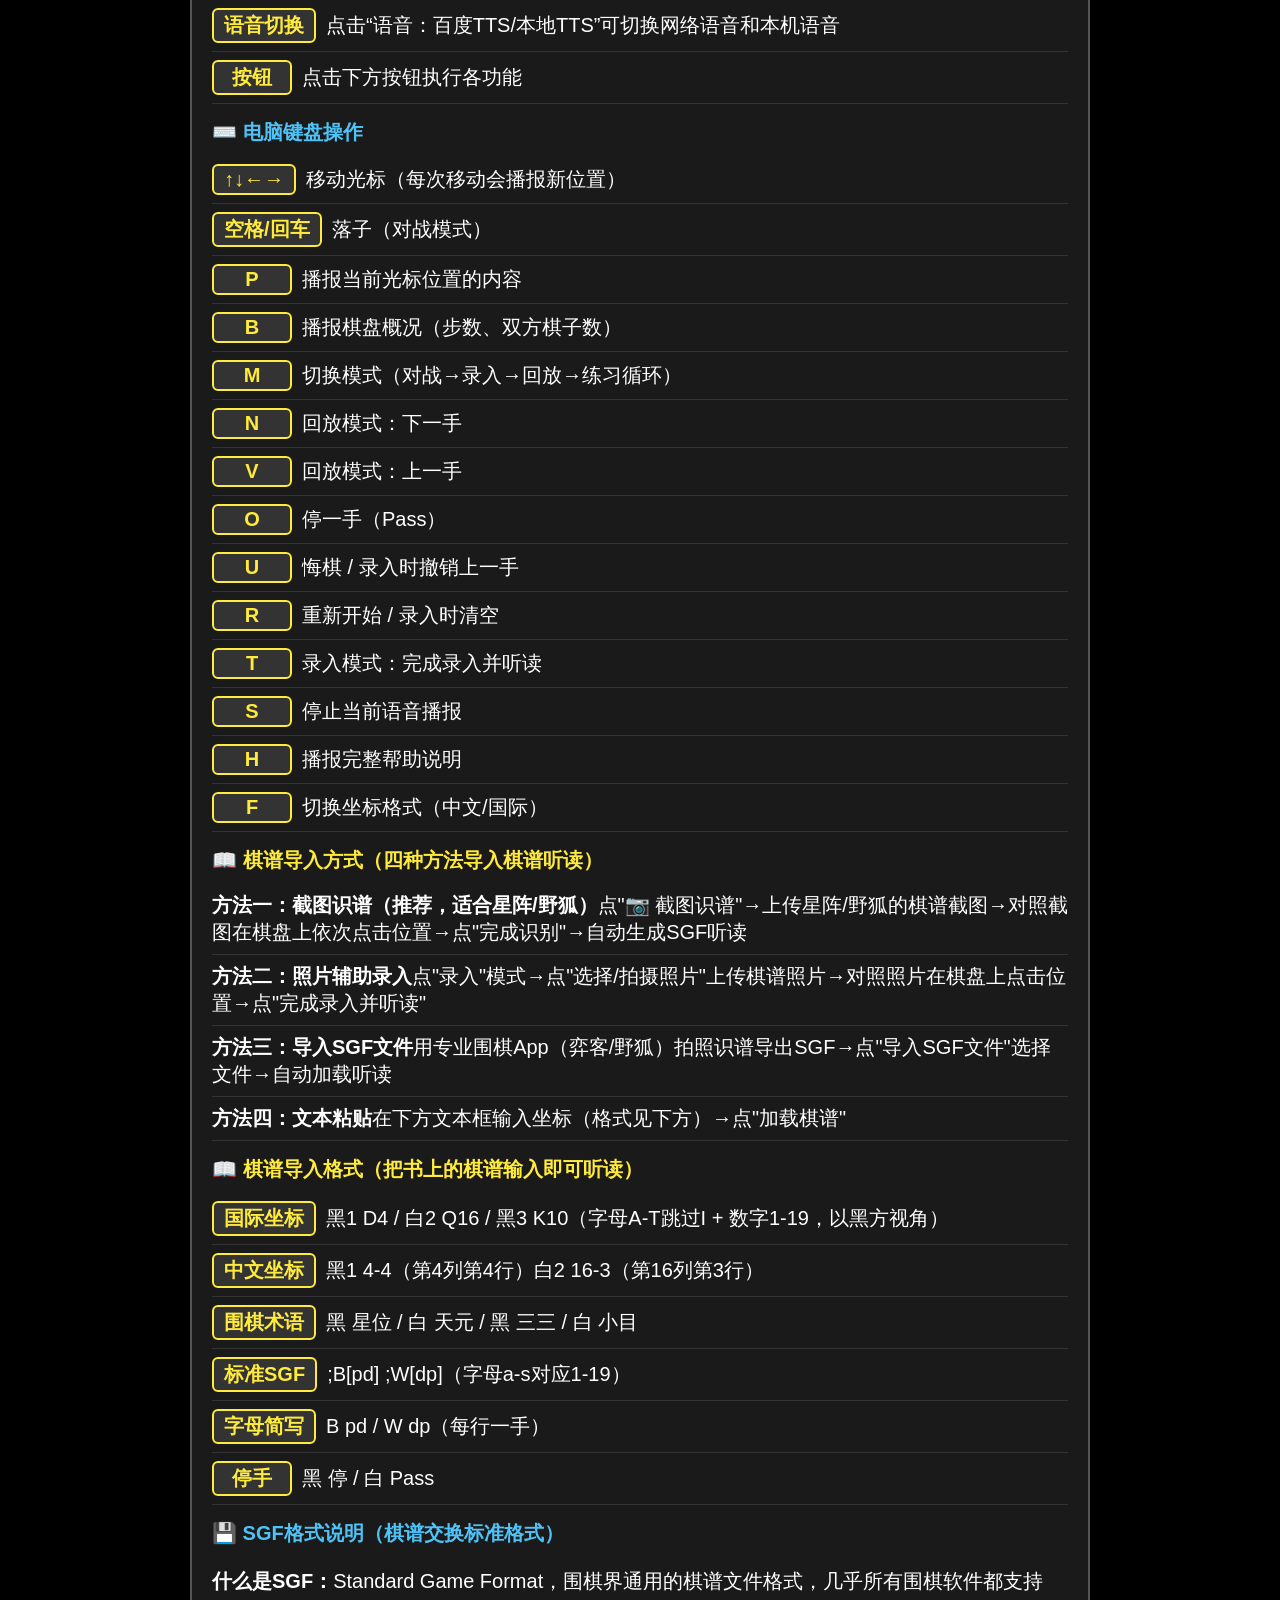
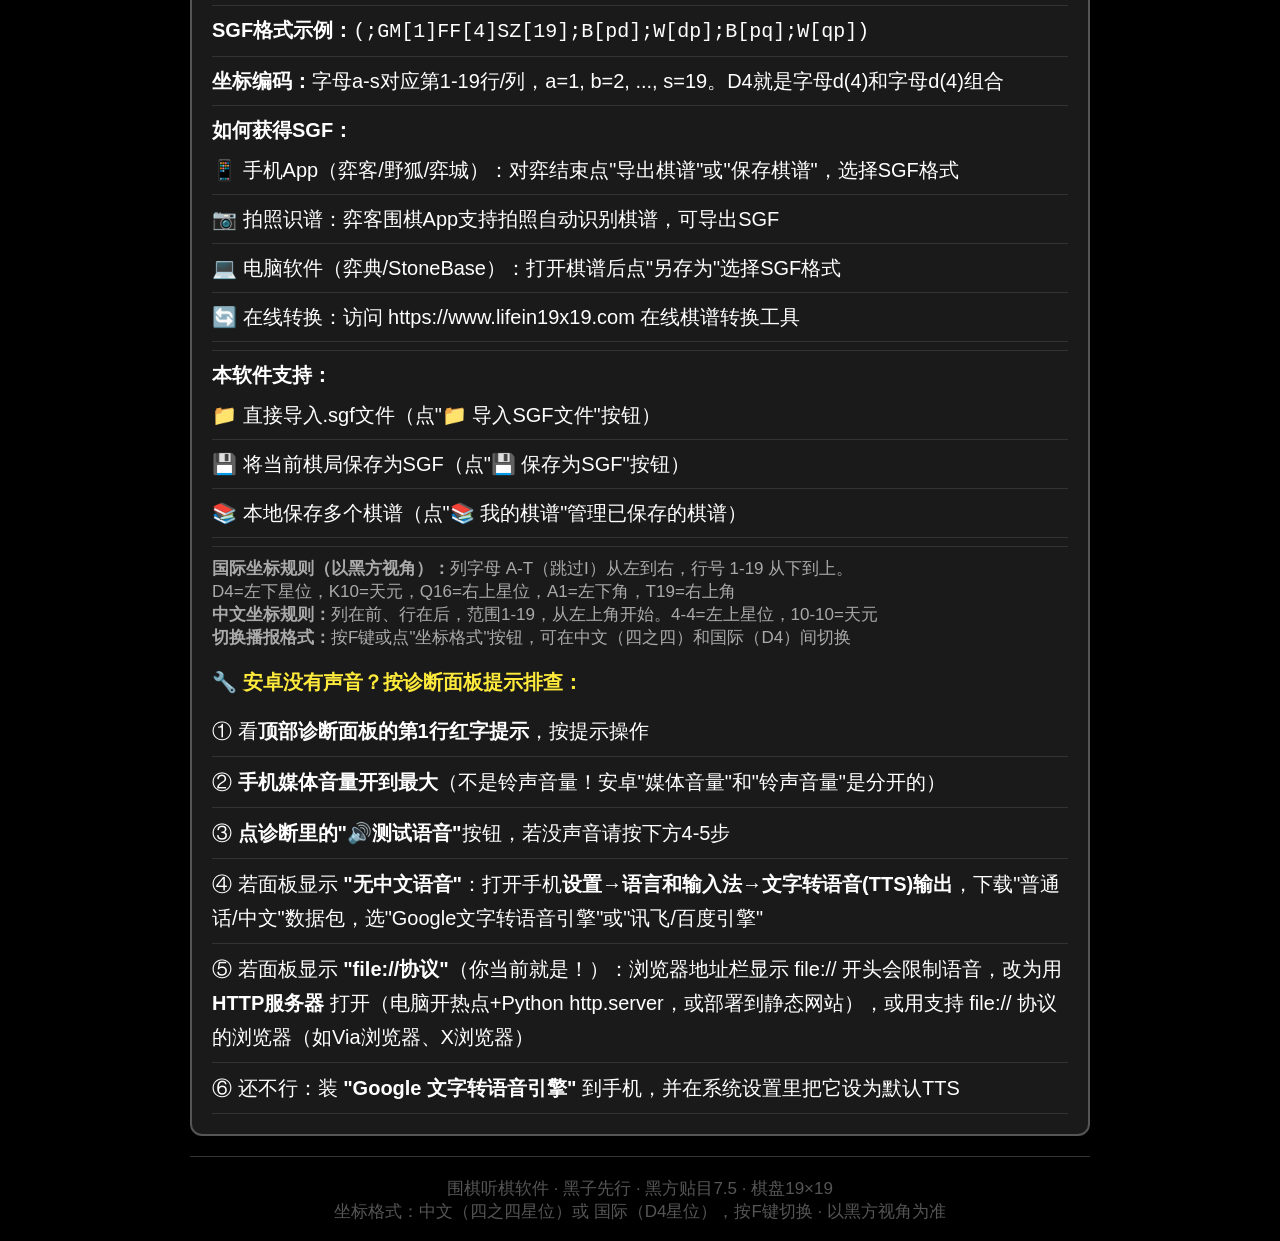
==== commit 851eddd3: "围棋听棋 v28：修复手机浏览器无声问题（iOS/安卓 TTS 兜底加固）" ====
--- a/blind-go.html
+++ b/blind-go.html
@@ -1,5 +1,5 @@
 <!DOCTYPE html>
-<!-- VERSION: 2026-09-18-v27 修复移动网络语音、增加移动网络模式、自动切本地TTS -->
+<!-- VERSION: 2026-10-05-v28 修复手机无声：默认恢复百度TTS优先、清除v27自动写入的本地TTS偏好、本地TTS加看门狗防卡死并自动切回 -->
 <html lang="zh-CN">
 <head>
   <meta charset="UTF-8">
@@ -15,7 +15,8 @@
   <meta name="apple-mobile-web-app-status-bar-style" content="black-translucent">
   <meta name="apple-mobile-web-app-title" content="围棋听棋">
   <!-- OCR 引擎：用于截图识谱自动识别数字 -->
-  <script src="https://cdn.jsdelivr.net/npm/tesseract.js@5/dist/tesseract.min.js"></script>
+  <script src="https://cdn.jsdelivr.net/npm/tesseract.js@5/dist/tesseract.min.js">
+  </script>
   <style>
     * { margin: 0; padding: 0; box-sizing: border-box; }
     html, body {
@@ -167,6 +168,142 @@
       flex-wrap: wrap;
     }
 
+    .primary-controls {
+      margin-top: 12px;
+      margin-bottom: 8px;
+    }
+    .secondary-controls {
+      background: #1a1a1a;
+      border: 2px solid #333;
+      border-radius: 12px;
+      padding: 12px;
+      margin-bottom: 16px;
+    }
+    .battle-controls {
+      background: #1a1a1a;
+      border: 2px solid #333;
+      border-radius: 12px;
+      padding: 12px;
+      margin-top: 12px;
+    }
+    .rate-label {
+      display: inline-flex;
+      align-items: center;
+      gap: 8px;
+      color: #aaa;
+      font-size: 0.95rem;
+    }
+
+    /* 棋盘下方固定控制模块 */
+    .top-controls-fixed {
+      position: sticky;
+      top: 0;
+      z-index: 60;
+      background: #000;
+      padding: 10px 0;
+      margin-bottom: 15px;
+      border-bottom: 2px solid #333;
+    }
+
+    .movable-module {
+      background: #1a1a1a;
+      border: 2px solid #555;
+      border-radius: 12px;
+      padding: 12px;
+      margin-bottom: 10px;
+      cursor: grab;
+      transition: transform 0.15s, box-shadow 0.15s, border-color 0.15s;
+    }
+
+    .movable-module:active {
+      cursor: grabbing;
+    }
+
+    .movable-module.dragging {
+      opacity: 0.7;
+      transform: scale(1.02);
+      box-shadow: 0 8px 24px rgba(0,0,0,0.6);
+      border-color: #ffeb3b;
+    }
+
+    .movable-module .module-title {
+      color: #ffeb3b;
+      font-size: 1rem;
+      font-weight: bold;
+      margin-bottom: 10px;
+      padding-bottom: 6px;
+      border-bottom: 1px solid #333;
+      display: flex;
+      align-items: center;
+      gap: 8px;
+    }
+
+    .movable-module .module-title::before {
+      content: '☰';
+      color: #888;
+      font-size: 0.9rem;
+    }
+
+    .movable-module .module-content {
+      display: flex;
+      flex-wrap: wrap;
+      gap: 10px;
+      align-items: center;
+    }
+
+    .movable-module .module-content .btn {
+      flex: 1 1 auto;
+      min-width: 140px;
+      padding: 14px;
+      font-size: 1rem;
+    }
+
+    .movable-module .module-content .interval-selector {
+      flex: 1 1 100%;
+      justify-content: center;
+    }
+
+    .movable-module .module-content .interval-btn {
+      flex: 1 1 auto;
+      min-width: 60px;
+      text-align: center;
+    }
+
+    .interval-selector {
+      display: inline-flex;
+      align-items: center;
+      gap: 6px;
+      flex-wrap: wrap;
+    }
+
+    .interval-selector .label {
+      color: #aaa;
+      font-size: 0.95rem;
+      margin-right: 4px;
+    }
+
+    .interval-btn {
+      padding: 8px 14px;
+      border: 2px solid #555;
+      border-radius: 8px;
+      background: #1a1a1a;
+      color: #ddd;
+      font-size: 0.9rem;
+      cursor: pointer;
+      transition: all 0.2s;
+    }
+
+    .interval-btn:hover {
+      border-color: #ffeb3b;
+      color: #fff;
+    }
+
+    .interval-btn.active {
+      background: #ffeb3b;
+      color: #000;
+      border-color: #ffeb3b;
+      font-weight: bold;
+    }
     .replay-controls label {
       color: #aaa;
       font-size: 0.95rem;
@@ -320,6 +457,13 @@
       .last-move { font-size: 1.2rem; }
       .mode-indicator { font-size: 1rem; padding: 8px; }
 
+      /* 固定控制模块紧凑 */
+      .top-controls-fixed { padding: 6px 0; margin-bottom: 10px; }
+      .movable-module { padding: 10px; margin-bottom: 8px; }
+      .movable-module .module-title { font-size: 0.95rem; margin-bottom: 8px; }
+      .movable-module .module-content .btn { min-width: 100px; padding: 12px 6px; font-size: 0.9rem; }
+      .movable-module .module-content .interval-btn { min-width: 48px; padding: 6px 8px; font-size: 0.85rem; }
+
       /* 按钮两列布局，更大触摸区域 */
       .controls { grid-template-columns: 1fr 1fr; gap: 8px; }
       .btn { padding: 16px 8px; font-size: 0.9rem; }
@@ -546,7 +690,59 @@
 <body>
   <!-- 最小化启动脚本 - 在主脚本之前执行 -->
   <script>
-    // 测试：如果这个脚本能执行，说明 JS 基本正常
+    
+    // ============ 预置棋谱数据（西尔围棋对局谱 144 局）============
+    const PRESET_GAMES = [{"name":"[541880452]vs[西尔奋斗]1786344034030032279.sgf","content":"(;GM[1]FF[4]\nSZ[19]\nGN[]\nDT[2026-08-10]\nPB[541880452]\nPW[西尔奋斗]\nBR[5级]\nWR[5级]\nKM[375]HA[0]RU[Chinese]AP[GNU Go:3.8]RN[3]RE[B+R]TM[1200]TC[3]TT[60]AP[foxwq]RL[0]\n;B[pd];W[pp];B[dd];W[cp];B[ep];W[eq];B[fq];W[dq];B[fp];W[cn];B[jp];W[kq];B[jq];W[kp];B[ko];W[lo];B[qq];W[qp];B[pq];W[oq];B[or];W[nq];B[nr];W[mr];B[rq];W[rp];B[ps];W[sq];B[sr];W[sp];B[rs];W[qj];B[qf];W[jc];B[cf];W[nc];B[oc];W[nd];B[kn];W[ln];B[gc];W[qh];B[lb];W[mb];B[lc];W[ld];B[kd];W[kc];B[md];W[le];B[mc];W[me];B[nb];W[ne];B[jd];W[id];B[kf];W[jf];B[ke];W[kg];B[lf];W[lg];B[mf];W[ng];B[nf];W[oe];B[of];W[pe];B[qe];W[ob];B[ma];W[pc];B[qd];W[od];B[pf];W[oc];B[qc];W[qb];B[rb];W[pa];B[na];W[oa];B[ra];W[kb];B[qa];W[kr];B[jr];W[hc];B[gd];W[ge];B[ie];W[he];B[hd];W[ic];B[hb];W[gb];B[fb];W[je];B[if];W[jg];B[hg];W[hh];B[gg];W[fe];B[ed];W[ig];B[hf];W[fg];B[gh];W[gi];B[fh];W[eh];B[fi];W[fj];B[ei];W[di];B[ej];W[ek];B[dj];W[cj];B[dh];W[dk];B[ci];W[eg];B[hi];W[gj];B[ih];W[dg];B[cg];W[ji];B[hj];W[hk];B[jh];W[kh];B[gk];W[fk];B[ik];W[gl];B[ki];W[jj];B[kj];W[kk];B[mg];W[lh];B[li];W[mh];B[mi];W[nh];B[ni];W[oh];B[oi];W[pi];B[jk];W[jl];B[il];W[im];B[kl];W[jm];B[km];W[hl];B[lk];W[oj];B[hm];W[hn];B[gm];W[gn];B[fm];W[in];B[fn];W[jo];B[ck];W[cl];B[bk];W[em];B[fl];W[gk];B[go];W[hp];B[ho];W[io];B[ip])","date":"2026-10-04T00:00:00.000Z","moves":181},{"name":"[a500238038]vs[西尔奋斗]1777290362030021148.sgf","content":"(;GM[1]FF[4]\nSZ[19]\nGN[]\nDT[2026-04-27]\nPB[a500238038]\nPW[西尔奋斗]\nBR[7级]\nWR[7级]\nKM[375]HA[0]RU[Chinese]AP[GNU Go:3.8]RN[1]RE[B+3.75]TM[1200]TC[3]TT[60]AP[foxwq]RL[0]\n;B[pp];W[qd];B[dp];W[dd];B[pd];W[pc];B[qe];W[rd];B[od];W[oc];B[nd];W[re];B[qf];W[nc];B[md];W[jc];B[jp];W[nq];B[oq];W[no];B[nr];W[op];B[mq];W[np];B[pq];W[po];B[qo];W[qn];B[pn];W[oo];B[ro];W[pm];B[rn];W[qm];B[rm];W[qj];B[ql];W[pl];B[qk];W[pk];B[pj];W[rj];B[rk];W[oj];B[pi];W[oi];B[qi];W[ri];B[rh];W[rg];B[qg];W[rf];B[si];W[cn];B[co];W[dn];B[fq];W[cj];B[fc];W[ec];B[fd];W[je];B[eb];W[db];B[ed];W[dc];B[mc];W[fb];B[gb];W[ea];B[hc];W[ib];B[ic];W[lb];B[mb];W[kb];B[cl];W[dl];B[dk];W[ck];B[dm];W[el];B[cm];W[em];B[bn];W[eo];B[ep];W[ej];B[id];W[jd];B[gd];W[he];B[ie];W[if];B[jf];W[kf];B[jg];W[kg];B[jh];W[nb];B[ma];W[lh];B[fg];W[hg];B[hh];W[ih];B[ig];W[ji];B[ii];W[kh];B[hf];W[ef];B[eg];W[dg];B[di];W[dh];B[ei];W[dj];B[eh];W[ci];B[ff];W[df];B[fo];W[fn];B[do];W[en];B[fk];W[ek];B[fj];W[go];B[fp];W[hq];B[gp];W[hp];B[ho];W[io];B[hn];W[gn];B[ip];W[jo];B[in];W[jn];B[jj];W[im];B[hm];W[hl];B[ki];W[kp];B[jq];W[kq];B[jr];W[kr];B[hr];W[gr];B[gq];W[gm];B[iq];W[ho];B[fr];W[gs];B[fs];W[mr];B[lr];W[or];B[ms];W[pr];B[qr];W[js];B[ir];W[mp];B[os];W[lq];B[mr];W[ls];B[ks];W[bm];B[bl];W[ls];B[ps];W[bk];B[am];W[mi];B[ng];W[mg];B[nh];W[ni];B[ph];W[nf];B[of];W[me];B[ne];W[mf];B[kd];W[ke];B[kl];W[lk];B[kk];W[ll];B[km];W[ln];B[ks];W[kn];B[lm];W[mm];B[lj];W[mj];B[li];W[mh];B[ik];W[hk];B[hj];W[ga];B[ha];W[fa];B[hb];W[ia];B[ee];W[de];B[le];W[lf];B[ld];W[na];B[ka];W[la];B[il];W[jm];B[jl];W[gj];B[gk];W[gi];B[fi];W[gl];B[fl];W[ak];B[al];W[cq];B[bp];W[bq];B[dr];W[ap];B[ao];W[ls];B[ml];W[mk];B[ks];W[cp];B[aq];W[ls];B[mn];W[nl];B[ks];W[sk];B[sj];W[ls];B[ja];W[jb];B[ks];W[hi];B[gh];W[ls];B[qc];W[qb];B[ks];W[oh];B[og];W[ls];B[nm];W[ml];B[ks];W[ar];B[is];W[ap];B[bo];W[cr];B[bs];W[cs];B[dq];W[kc];B[lc];W[fm])","date":"2026-10-04T00:00:00.000Z","moves":280},{"name":"[a500504290]vs[西尔奋斗]1780933437030053337.sgf","content":"(;GM[1]FF[4]\nSZ[19]\nGN[]\nDT[2026-06-09]\nPB[a500504290]\nPW[西尔奋斗]\nBR[6级]\nWR[6级]\nKM[375]HA[0]RU[Chinese]AP[GNU Go:3.8]RN[3]RE[B+R]TM[1200]TC[3]TT[60]AP[foxwq]RL[0]\n;B[pp];W[qd];B[cp];W[jq];B[lq];W[dc];B[hq];W[jo];B[eq];W[nq];B[jp];W[kp];B[jr];W[kq];B[kr];W[lp];B[mq];W[mp];B[nr];W[op];B[oq];W[np];B[pr];W[qq];B[pq];W[po];B[qp];W[qo];B[ro];W[rn];B[rp];W[qm];B[ip];W[cj];B[iq];W[jc];B[io];W[jn];B[pj];W[qi];B[pi];W[qj];B[pk];W[qk];B[pl];W[ql];B[pm];W[pn];B[lm];W[ln];B[mm];W[mn];B[km];W[kn];B[nn];W[no];B[on];W[oo];B[nl];W[ph];B[od];W[oc];B[pd];W[pc];B[nd];W[pf];B[oh];W[og];B[nh];W[ng];B[ld];W[mc];B[md];W[nc];B[lc];W[je];B[lg];W[lf];B[mf];W[kf];B[mg];W[lj];B[mi];W[kg];B[li];W[jj];B[di];W[ci];B[dh];W[ch];B[dg];W[df];B[cg];W[cf];B[bh];W[bi];B[bf];W[ah];B[bg];W[cm];B[dj];W[dk];B[ek];W[dl];B[bd];W[cd];B[bc];W[cc];B[cb];W[be];B[ae];W[ce];B[ag];W[db];B[ca];W[da];B[ab];W[ba];B[bb];W[ad];B[af];W[fi];B[fg];W[ej];B[ei];W[fj];B[fh];W[fl];B[ef];W[ee];B[fe];W[ed];B[fd];W[fc];B[hd];W[gc];B[gd];W[gf];B[ff];W[id];B[hc];W[hb];B[ib];W[fb];B[ha];W[gb];B[lb];W[ic];B[jb];W[bo];B[bp];W[co];B[do];W[dn];B[eo];W[en];B[fo];W[in];B[ki];W[ji];B[kj];W[kk];B[lk];W[jl];B[jm];W[im];B[kl];W[jk];B[gi];W[gj];B[hi];W[gh];B[hh];W[gg];B[hf];W[ig];B[hg];W[hj];B[ie];W[if];B[he];W[kc];B[kb];W[kd];B[le];W[ke];B[oa];W[ma];B[mb];W[nb];B[na];W[pa];B[la];W[pb];B[qe];W[rd];B[pe];W[re];B[qf];W[qg];B[rf];W[rg];B[sg];W[se];B[sf];W[rb];B[sj];W[sh];B[rh];W[ri];B[si];W[sk];B[rk];W[sl];B[rl];W[sm];B[rj];W[rm];B[sh];W[qh];B[ao];W[an];B[ap];W[bn];B[ai];W[aj];B[ck];W[bj];B[bk])","date":"2026-10-04T00:00:00.000Z","moves":229},{"name":"[a500504290]vs[西尔奋斗]1780934443030042488.sgf","content":"(;GM[1]FF[4]\nSZ[19]\nGN[]\nDT[2026-06-09]\nPB[a500504290]\nPW[西尔奋斗]\nBR[6级]\nWR[6级]\nKM[375]HA[0]RU[Chinese]AP[GNU Go:3.8]RN[3]RE[B+R]TM[1200]TC[3]TT[60]AP[foxwq]RL[0]\n;B[pp];W[pd];B[cp];W[dc];B[de];W[ce];B[dj];W[df];B[cf];W[ee];B[dg];W[ef];B[be];W[cd];B[cg];W[bd];B[ae];W[ad];B[bg];W[jc];B[id];W[jd];B[ie];W[ic];B[gd];W[fd];B[hc];W[hb];B[gb];W[ib];B[fc];W[ec];B[eb];W[db];B[da];W[ca];B[ea];W[bb];B[ha];W[ia];B[ga];W[qj];B[qc];W[pc];B[qd];W[qe];B[re];W[qf];B[rf];W[rg];B[pb];W[ob];B[pa];W[oa];B[rb];W[nc];B[qg];W[pg];B[qh];W[ph];B[rh];W[qi];B[ri];W[rj];B[pf];W[pe];B[of];W[ng];B[nf];W[mf];B[me];W[lf];B[le];W[ke];B[lc];W[ne];B[kf];W[jf];B[mg];W[lg];B[og];W[mh];B[oh];W[pi];B[oi];W[oj];B[nd];W[od];B[oe];W[oc];B[mc];W[mb];B[na];W[nb];B[lb];W[ni];B[ma];W[jq];B[je];W[kd];B[kg];W[jg];B[kh];W[jh];B[lh];W[mg];B[mi])","date":"2026-10-04T00:00:00.000Z","moves":107},{"name":"[a500504290]vs[西尔奋斗]1780935073030031164.sgf","content":"(;GM[1]FF[4]\nSZ[19]\nGN[]\nDT[2026-06-09]\nPB[a500504290]\nPW[西尔奋斗]\nBR[6级]\nWR[6级]\nKM[375]HA[0]RU[Chinese]AP[GNU Go:3.8]RN[12]RE[W+29.25]TM[1200]TC[3]TT[60]AP[foxwq]RL[0]\n;B[pp];W[qd];B[cp];W[dc];B[de];W[ce];B[dj];W[df];B[cf];W[ee];B[dg];W[ef];B[be];W[cd];B[bg];W[jq];B[bd];W[bc];B[ch];W[nq];B[ac];W[bb];B[fq];W[hp];B[hr];W[hq];B[ir];W[jr];B[gq];W[iq];B[fo];W[pr];B[oq];W[or];B[np];W[mq];B[pq];W[qq];B[qp];W[rq];B[oo];W[rp];B[ro];W[qk];B[so];W[qn];B[qo];W[om];B[pn];W[qm];B[pm];W[pl];B[on];W[nl];B[nm];W[ol];B[mm];W[jc];B[oc];W[pc];B[od];W[qf];B[pb];W[qb];B[pd];W[qc];B[lc];W[nb];B[ob];W[lb];B[nc];W[mc];B[md];W[mb];B[kd];W[kc];B[ld];W[pe];B[oe];W[of];B[nf];W[ng];B[og];W[pf];B[mf];W[oh];B[mg];W[nh];B[jd];W[id];B[ie];W[hd];B[he];W[gd];B[ge];W[kf];B[jf];W[kh];B[ke];W[jg];B[ig];W[ih];B[hg];W[mh];B[lf];W[kg];B[lh];W[li];B[lg];W[ji];B[ml];W[mk];B[kj];W[kk];B[ki];W[jh];B[lj];W[mi];B[jj];W[ij];B[jk];W[ik];B[lk];W[ll];B[kl];W[lm];B[mj];W[nk];B[km];W[ln];B[mo];W[kn];B[jn];W[jo];B[il];W[hl];B[im];W[in];B[jm];W[hm];B[hh];W[ii];B[hi];W[hk];B[io];W[ho];B[hn];W[gn];B[in];W[go];B[ko];W[lo];B[jp];W[kp];B[mn];W[lp];B[jo];W[en];B[fn];W[fm];B[eo];W[do];B[dp];W[dm];B[co];W[dn];B[bm];W[ck];B[el];W[em];B[dk];W[cl];B[fl];W[gl];B[fj];W[cj];B[ci];W[dr];B[dq];W[bq];B[er];W[cr];B[bp];W[bn];B[cn];W[ap];B[ao];W[ar];B[aq];W[bs];B[ds];W[cq];B[ap];W[cs];B[es];W[gs];B[gr];W[fp];B[ep];W[gp];B[cm];W[dl];B[gj];W[di];B[ei];W[fk];B[dh];W[ek];B[fe];W[fd];B[ej];W[fg];B[fh];W[gg];B[gh];W[nj];B[qa];W[ra];B[pa];W[sb];B[na];W[kb];B[eg];W[ff];B[gf];W[dd];B[ab];W[ba];B[aj];W[bl];B[al];W[bj];B[ai];W[bi];B[ah];W[ak];B[bk];W[if];B[hf];W[ak];B[am];W[bk];B[bh];W[ma];B[oa];W[sm];B[sn];W[rm];B[sp];W[sq];B[js];W[ks];B[is];W[lr];B[mp];W[ip];B[hj];W[gk];B[rn];W[aa];B[ad])","date":"2026-10-04T00:00:00.000Z","moves":261},{"name":"[a533467491]vs[西尔奋斗]1787728948030041761.sgf","content":"(;GM[1]FF[4]\nSZ[19]\nGN[]\nDT[2026-08-26]\nPB[a533467491]\nPW[西尔奋斗]\nBR[4级]\nWR[4级]\nKM[375]HA[0]RU[Chinese]AP[GNU Go:3.8]RN[3]RE[W+R]TM[1200]TC[3]TT[60]AP[foxwq]RL[0]\n;B[dp];W[pd];B[pp];W[dc];B[ce];W[cd];B[de];W[fc];B[ci];W[jq];B[nq];W[fq];B[eq];W[fp];B[dn];W[qn];B[qo];W[qk];B[qf];W[qe];B[pf];W[mc];B[pj];W[qj];B[pi];W[qi];B[qh];W[rh];B[rg];W[ph];B[qg];W[si];B[oh];W[pk];B[nj];W[jd];B[pn];W[qm];B[fe];W[jf];B[qc];W[qd];B[rc];W[rd];B[ob];W[pc];B[pb];W[sc];B[sb];W[rb];B[sd];W[qb];B[nc];W[nd];B[mb];W[oc];B[nb];W[lc];B[lb];W[kc];B[ic];W[kb];B[gc];W[gd];B[fd];W[hc];B[gb];W[fb];B[hd];W[hb];B[ge];W[ga];B[gd];W[ib];B[id];W[jc];B[dd];W[bd];B[be];W[ad];B[ae];W[cb];B[gn];W[jn];B[hp];W[hq];B[ip];W[iq];B[jp];W[kp];B[ko];W[jo];B[lo];W[lq];B[lp];W[kq];B[gp];W[gq];B[fo];W[ep];B[eo];W[dq];B[cq];W[dr];B[cr];W[er];B[co];W[dk];B[fk];W[cm];B[ck];W[di];B[dj];W[ej];B[cj];W[ek];B[dh];W[fi];B[hi];W[fl];B[gj];W[gk];B[fj];W[hj];B[gi];W[hl];B[ij];W[hk];B[ei];W[em];B[dm];W[fh];B[hg];W[ii];B[gg];W[jj];B[ji];W[ih];B[ig];W[jh];B[ki];W[jg];B[kj];W[jk];B[kk];W[jl];B[ro];W[rn];B[lg];W[lf];B[mf];W[mg];B[lh];W[nf];B[me];W[og];B[of];W[ne];B[kf];W[ke];B[le];W[ld];B[pg];W[ng];B[re];W[sc];B[rc];W[qc];B[sc];W[sg];B[sf];W[sh];B[sj];W[ri];B[rl];W[sk];B[pm];W[ql];B[sl];W[sm];B[rk];W[rj];B[sk];W[ol];B[ml];W[mm];B[lm];W[mn];B[ln];W[oo];B[po];W[om];B[on];W[no];B[nl];W[nm];B[ok];W[pl];B[np];W[mp];B[mq];W[mo];B[kl];W[op];B[oq];W[pq];B[qq];W[pr];B[or];W[qr];B[rq];W[mr];B[os];W[ns];B[lr];W[ps];B[rr];W[nr];B[rs];W[so];B[rp];W[km];B[dl];W[el];B[gm];W[gl];B[in];W[im];B[io];W[ik])","date":"2026-10-04T00:00:00.000Z","moves":230},{"name":"[gopp77]vs[西尔奋斗]1785556069030034917.sgf","content":"(;GM[1]FF[4]\nSZ[19]\nGN[]\nDT[2026-08-01]\nPB[gopp77]\nPW[西尔奋斗]\nBR[5级]\nWR[5级]\nKM[375]HA[0]RU[Chinese]AP[GNU Go:3.8]RN[3]RE[W+R]TM[1200]TC[3]TT[60]AP[foxwq]RL[0]\n;B[dp];W[pd];B[pq];W[po];B[np];W[dc];B[ce];W[cd];B[de];W[fc];B[di];W[qq];B[pp];W[qp];B[qo];W[qn];B[ro];W[rn];B[oo];W[pn];B[qr];W[rp];B[qf];W[qh];B[of];W[qe];B[pe];W[qd];B[od];W[oc];B[nd];W[rf];B[nc];W[ob];B[ic];W[kc];B[kd];W[ld];B[ke];W[le];B[lc];W[mc];B[lb];W[mb];B[kb];W[nb];B[md];W[mf];B[lf];W[me];B[lg];W[ng];B[og];W[oh];B[mg];W[oe];B[ne];W[qg];B[nh];W[pf];B[oi];W[ph];B[oj];W[qk];B[pk];W[qj];B[on];W[jq];B[hq];W[mq];B[nq];W[ip];B[hp];W[ho];B[io];W[jo];B[in];W[hn];B[jn];W[ko];B[kn];W[lo];B[ln];W[fp];B[fq];W[eq];B[iq];W[jp];B[gq];W[ep];B[jr];W[kr];B[ir];W[fr];B[lq];W[lr];B[mp];W[mr];B[lp];W[kq];B[nr];W[gp];B[gr];W[er];B[ks];W[js];B[is];W[ls];B[mo];W[gs];B[hs];W[fs];B[kp];W[js];B[rq];W[hr];B[sp];W[pl];B[ol];W[pm];B[cq];W[cn];B[do];W[dl];B[en];W[cj];B[ci];W[bp];B[dm];W[cm];B[el];W[dn];B[eo];W[em];B[fm];W[fn];B[dm];W[oe];B[nf];W[em];B[qb];W[dm];B[pc];W[qc];B[pb];W[rb];B[ra];W[pa])","date":"2026-10-04T00:00:00.000Z","moves":148},{"name":"[H202604139]vs[西尔奋斗]1786721118030012305.sgf","content":"(;GM[1]FF[4]\nSZ[19]\nGN[]\nDT[2026-08-15]\nPB[H202604139]\nPW[西尔奋斗]\nBR[5级]\nWR[5级]\nKM[375]HA[0]RU[Chinese]AP[GNU Go:3.8]RN[12]RE[W+2.75]TM[1200]TC[3]TT[60]AP[foxwq]RL[0]\n;B[pp];W[pd];B[cp];W[dc];B[ce];W[cg];B[fc];W[cd];B[be];W[bd];B[ee];W[ed];B[dh];W[ci];B[ch];W[bh];B[bj];W[bi];B[dg];W[ck];B[cj];W[dj];B[bk];W[di];B[cl];W[dk];B[dl];W[df];B[cf];W[de];B[ef];W[dd];B[bg];W[fd];B[ei];W[ej];B[fi];W[el];B[fk];W[ek];B[fj];W[en];B[cn];W[ep];B[dm];W[em];B[do];W[eo];B[dq];W[eq];B[dp];W[dr];B[cr];W[fr];B[hq];W[gq];B[hr];W[es];B[gr];W[gp];B[hp];W[go];B[ho];W[lq];B[nq];W[jq];B[lp];W[kp];B[lo];W[ko];B[kn];W[jn];B[in];W[km];B[ln];W[im];B[hm];W[io];B[hn];W[hl];B[il];W[jm];B[gl];W[hk];B[gm];W[jk];B[kl];W[jl];B[lm];W[qk];B[qf];W[qe];B[pf];W[qh];B[pj];W[qj];B[pk];W[pl];B[ql];W[qm];B[rl];W[rm];B[pm];W[ol];B[rj];W[rk];B[qi];W[sl];B[rh];W[pi];B[ri];W[oj];B[ph];W[oi];B[re];W[rd];B[rf];W[jc];B[qc];W[qd];B[rc];W[sd];B[ob];W[pc];B[pb];W[rb];B[qb];W[sc];B[lb];W[nc];B[nb];W[lc];B[oc];W[od];B[nd];W[ne];B[mc];W[md];B[nc];W[of];B[ld];W[me];B[kc];W[oh];B[qg];W[jf];B[ij];W[ik];B[jb];W[ic];B[ke];W[kf];B[hd];W[gc];B[hc];W[gd];B[id];W[ib];B[hb];W[ja];B[jd];W[kb];B[gb];W[fb];B[fa];W[eb];B[ea];W[da];B[ga];W[fg];B[gg];W[eg];B[fh];W[ff];B[eh];W[hi];B[hh];W[gi];B[gh];W[gf];B[hf];W[he];B[ie];W[ge];B[if];W[gk];B[fl];W[ih];B[qn];W[pn];B[po];W[on];B[rn];W[np];B[no];W[op];B[oo];W[oq];B[pq];W[or];B[pr];W[mp];B[mo];W[rp];B[ro];W[rr];B[qq];W[rq];B[nm];W[om];B[nn];W[rs];B[ps];W[nr];B[sp];W[sn];B[so];W[sq];B[qo];W[ll];B[ml];W[kk];B[lk];W[nl];B[nk];W[ok];B[mj];W[kl];B[li];W[nj];B[mk];W[kj];B[mh];W[nh];B[lf];W[lg];B[kg];W[jg];B[kh];W[mg];B[ii];W[jh];B[ki];W[ji];B[mm];W[lh];B[jr];W[kr];B[sr];W[mi];B[lj];W[os];B[ip];W[jo];B[sm];W[ir];B[fn];W[le];B[ra];W[sb];B[qr];W[sn];B[iq];W[js];B[sm];W[ig];B[hg];W[sn];B[fo];W[fp];B[sm];W[bm];B[bl];W[sn];B[cs];W[ds];B[sm];W[bq];B[cq];W[sn];B[gs];W[fs];B[sm];W[mf];B[qs];W[sn];B[gj];W[sm];B[hj];W[ss];B[ad];W[ac];B[ae];W[bb];B[ah];W[ai];B[ag];W[aj];B[ak];W[dn];B[cm];W[je];B[og];W[kd];B[lc];W[ng];B[pg];W[pe];B[se];W[fm];B[gn];W[ke];B[mr];W[mq];B[sj];W[sk];B[hs];W[is];B[jp];W[jj];B[ca];W[db];B[ha];W[oe];B[qa];W[sa];B[bn])","date":"2026-10-04T00:00:00.000Z","moves":327},{"name":"[Kaka1015]vs[西尔奋斗]1784382104030061152.sgf","content":"(;GM[1]FF[4]\nSZ[19]\nGN[]\nDT[2026-07-18]\nPB[Kaka1015]\nPW[西尔奋斗]\nBR[4级]\nWR[4级]\nKM[375]HA[0]RU[Chinese]AP[GNU Go:3.8]RN[3]RE[B+R]TM[1200]TC[3]TT[60]AP[foxwq]RL[0]\n;B[qd];W[dp];B[pq];W[dc];B[oc];W[jc];B[qo];W[qj];B[qh];W[qm];B[de];W[ce];B[cf];W[cd];B[df];W[fd];B[cj];W[jq];B[cn];W[co];B[dn];W[fq];B[oi];W[nq];B[on];W[ol];B[ok];W[pk];B[pj];W[ql];B[qi];W[nk];B[oj];W[rj];B[ld];W[lb];B[mc];W[mb];B[nb];W[lc];B[md];W[je];B[kd];W[jd];B[kf];W[jn];B[kp];W[lo];B[jp];W[ip];B[kq];W[jr];B[mp];W[lp];B[lq];W[mq];B[io];W[jo];B[iq];W[hp];B[ir];W[kr];B[lr];W[ko];B[ks];W[no];B[nn];W[hn];B[oo];W[np];B[nl];W[nm];B[ml];W[om];B[mm];W[pp];B[qp];W[po];B[pn];W[op];B[qn];W[pm];B[mj];W[mn];B[km];W[qq];B[rq];W[qr];B[pr];W[rr];B[rp];W[or];B[rm];W[rl];B[rn];W[so];B[im];W[in];B[jm];W[hr];B[js];W[jr];B[hq];W[gr];B[gp];W[ho];B[gq];W[fp];B[go];W[fo];B[gn];W[hm];B[hl];W[gl];B[gm];W[em];B[en];W[hk];B[il];W[fn];B[fm];W[el];B[fl];W[cl];B[dl];W[dm];B[cm];W[dk];B[ek];W[dl];B[dj];W[bl];B[bk];W[bm];B[bn];W[an];B[ao];W[bo];B[am];W[al];B[an];W[bp];B[ap];W[bq];B[aq];W[br];B[if];W[jf];B[jg];W[ig];B[hf];W[kg];B[jh];W[ke];B[lf];W[le];B[me];W[mf];B[lg];W[kh];B[lh];W[ki];B[ii];W[li];B[mh];W[mi];B[nh];W[hh];B[hg];W[ih];B[ji];W[hi];B[ik];W[ij];B[jj];W[hj];B[gk];W[lk];B[kk];W[mk];B[ll];W[gg];B[gf];W[fg];B[ff];W[ej];B[fk];W[sg];B[rg];W[sh];B[si];W[ri];B[sf];W[rh];B[rf];W[ar];B[ck];W[eo];B[ak];W[bf];B[bg];W[af];B[ag];W[bd];B[hd];W[hc];B[gc];W[gd];B[ic];W[he];B[hb];W[id];B[ed];W[ec];B[fc];W[hc];B[ln];W[ib];B[mo];W[mn];B[mo];W[ef];B[eg];W[ee];B[fe])","date":"2026-10-04T00:00:00.000Z","moves":225},{"name":"[lsapp]vs[西尔奋斗]1782113938030060530.sgf","content":"(;GM[1]FF[4]\nSZ[19]\nGN[]\nDT[2026-06-22]\nPB[lsapp]\nPW[西尔奋斗]\nBR[7级]\nWR[6级]\nKM[0]HA[1]RU[Chinese]AP[GNU Go:3.8]RN[3]RE[B+R]TM[1200]TC[3]TT[60]AP[foxwq]RL[0]\n;B[dp];W[pd];B[qp];W[dc];B[de];W[ce];B[ec];W[dd];B[ed];W[df];B[ee];W[db];B[eb];W[jc];B[ef];W[dg];B[nc];W[mc];B[nd];W[pc];B[mb];W[lc];B[lb];W[kb];B[kd];W[kc];B[md];W[id];B[ld];W[if];B[he];W[ie];B[hf];W[gb];B[gc];W[hc];B[gd];W[hg];B[gg];W[hh];B[fg];W[ob];B[nb];W[qg];B[pf];W[qf];B[pe];W[qe];B[nf];W[pg];B[og];W[qj];B[np];W[qn];B[cn];W[ck];B[ei];W[di];B[dj];W[ci];B[cj];W[bj];B[dk];W[cl];B[dl];W[bm];B[bn];W[fq];B[fp];W[iq];B[eq];W[gp];B[fo];W[er];B[dr];W[gr];B[ql];W[pl];B[pk];W[qk];B[pm];W[ol];B[qm];W[oj];B[om];W[ok];B[oh];W[mq];B[nq];W[mp];B[mo];W[lo];B[ln];W[mn];B[no];W[kn];B[lp];W[lm];B[lq];W[mr];B[lr];W[nr];B[or];W[kp];B[jp];W[kq];B[ns];W[kr];B[ms];W[io];B[hp];W[ho];B[hq];W[go];B[gq];W[fr];B[hr];W[ip];B[ir];W[jr];B[es];W[hs];B[nm];W[ml];B[jg];W[ig];B[ji];W[gj];B[fj];W[fl];B[gk];W[hk];B[gi];W[hj];B[hi];W[ii];B[ij];W[ih];B[ik];W[gl];B[hl];W[lg];B[jh];W[fn];B[en];W[em];B[dn];W[dm];B[cm];W[bl];B[el];W[fm];B[fk];W[gn];B[hm];W[kk];B[kj];W[lj];B[li];W[mi];B[mj];W[lk];B[mh];W[ni];B[lh];W[nh];B[ng];W[kf];B[jf];W[je];B[ke];W[ea];B[fa];W[ca];B[da];W[cb];B[ga];W[ib];B[fb];W[hb];B[hd];W[jd];B[ha];W[ia];B[ka];W[ja];B[la];W[na];B[oc];W[pb];B[pi];W[pj];B[qi];W[ri];B[rh];W[rj];B[oi];W[nj];B[qh];W[rg];B[sh];W[sg];B[si];W[sj];B[rl];W[oe];B[of];W[od];B[ne];W[rd];B[jl];W[kl];B[jk];W[jm];B[im];W[in];B[eh];W[dh];B[eg];W[nn];B[on];W[cq];B[dq];W[an];B[ao];W[bo];B[am];W[cp];B[aq];W[br];B[ar];W[cs];B[ds];W[eo];B[ep];W[cr];B[bp];W[co];B[do];W[is];B[gh];W[al];B[an];W[bi];B[sl];W[ks];B[ls];W[oa];B[fs];W[gs];B[bq];W[ea];B[ph];W[da];B[mm];W[ln];B[nl];W[nk];B[gm];W[hn];B[rk];W[sk];B[bs])","date":"2026-10-04T00:00:00.000Z","moves":263},{"name":"[M米粒]vs[西尔奋斗]1779453474030063971.sgf","content":"(;GM[1]FF[4]\nSZ[19]\nGN[]\nDT[2026-05-22]\nPB[M米粒]\nPW[西尔奋斗]\nBR[7级]\nWR[7级]\nKM[375]HA[0]RU[Chinese]AP[GNU Go:3.8]RN[3]RE[W+R]TM[1200]TC[3]TT[60]AP[foxwq]RL[0]\n;B[pp];W[qd];B[dq];W[dc];B[oc];W[pc];B[od];W[qg];B[jc];W[cj];B[cl];W[cg];B[cf];W[ce];B[bf];W[df];B[bg];W[ch];B[be];W[cd];B[bd];W[bc];B[bh];W[bi];B[qj];W[pi];B[pl];W[hc];B[kq];W[nq];B[oq];W[no];B[np];W[mp];B[op];W[lq];B[kp];W[nr];B[oo];W[mn];B[nn];W[mo];B[or];W[on];B[pn];W[nm];B[om];W[ko];B[jo];W[kn];B[jn];W[lp];B[nl];W[jp];B[jq];W[ip];B[iq];W[hp];B[hq];W[jm];B[in];W[im];B[hn];W[go];B[gq];W[gn];B[hm];W[do];B[co];W[el];B[em];W[fm];B[en];W[hl];B[fl];W[gm];B[dl];W[ek];B[eo];W[fp];B[fq];W[ho];B[gk];W[hj];B[gj];W[gi];B[dk];W[ej];B[hk];W[ik];B[fi];W[gh];B[fj];W[fh];B[ei];W[dj];B[ef];W[dg];B[km];W[io];B[mm];W[lm];B[nn];W[ll];B[hb];W[gb];B[ib];W[he];B[hd];W[gd];B[id];W[ld];B[lc];W[lf];B[md];W[mj];B[ie];W[me];B[ne];W[hf];B[if];W[nf];B[of];W[og];B[jg];W[pf];B[ij];W[hi];B[ji];W[oe];B[nd];W[jj];B[pd];W[qc];B[pe];W[qe];B[ii];W[kj];B[ki];W[li];B[lh];W[mh];B[lg];W[mg];B[kd];W[le];B[kf];W[ob];B[nb];W[pb];B[mc];W[eg];B[oi];W[pj];B[oj];W[pk];B[qk];W[ok];B[nk];W[nj];B[qi];W[ph];B[ke];W[mf];B[hg];W[gg];B[ga];W[fb];B[mr];W[lr];B[ns];W[mq];B[ms];W[ls];B[os];W[ep];B[dp];W[eq];B[er];W[dr];B[fr];W[cr];B[bq];W[bl];B[bm];W[bk];B[ac];W[bb];B[kl];W[jl])","date":"2026-10-04T00:00:00.000Z","moves":190},{"name":"[ssss124]vs[西尔奋斗]1781188250030051479.sgf","content":"(;GM[1]FF[4]\nSZ[19]\nGN[]\nDT[2026-06-11]\nPB[ssss124]\nPW[西尔奋斗]\nBR[7级]\nWR[6级]\nKM[0]HA[1]RU[Chinese]AP[GNU Go:3.8]RN[3]RE[W+R]TM[1200]TC[3]TT[60]AP[foxwq]RL[0]\n;B[pp];W[pd];B[dq];W[dc];B[pm];W[do];B[cp];W[co];B[gq];W[cj];B[qi];W[qg];B[ph];W[rh];B[ri];W[pg];B[oh];W[jc];B[mq];W[jq];B[ho];W[lr];B[mr];W[lq];B[mp];W[kn];B[kp];W[jp];B[ko];W[jo];B[kq];W[kr];B[lp];W[in];B[hn];W[hq];B[hr];W[ir];B[hp];W[iq];B[gr];W[js];B[cl];W[dl];B[dk];W[ck];B[dm];W[el];B[cm];W[em];B[en];W[dn];B[eo];W[bn];B[bm];W[cn];B[bk];W[am])","date":"2026-10-04T00:00:00.000Z","moves":58},{"name":"[V105354852]vs[西尔奋斗]1782111057030024122.sgf","content":"(;GM[1]FF[4]\nSZ[19]\nGN[]\nDT[2026-06-22]\nPB[V105354852]\nPW[西尔奋斗]\nBR[6级]\nWR[6级]\nKM[375]HA[0]RU[Chinese]AP[GNU Go:3.8]RN[3]RE[W+R]TM[1200]TC[3]TT[60]AP[foxwq]RL[0]\n;B[pd];W[dp];B[pp];W[dc];B[fq];W[eq];B[fp];W[dm];B[jq];W[qn];B[qo];W[pn];B[np];W[qj];B[qg];W[qh];B[pg];W[nc];B[pc];W[ne];B[lc];W[ld];B[kc];W[kd];B[jd];W[je];B[id];W[hc];B[ic];W[he];B[hd];W[gd];B[ie];W[jf];B[ge];W[gc];B[hf];W[ef];B[ce];W[cd];B[ee];W[de];B[df];W[dd];B[cf];W[fe];B[eg];W[ff];B[cj];W[ck];B[dj];W[eh];B[dg];W[fg];B[dh];W[ei];B[di];W[dk];B[ej];W[gi];B[ek];W[el];B[gk];W[ih];B[hh];W[hg];B[ig];W[gg];B[if];W[jh];B[jg];W[kg];B[md];W[le];B[mc];W[me];B[nd];W[od];B[oe];W[of];B[pe];W[og];B[ph];W[pi];B[oh];W[nh];B[rh];W[qi];B[oi];W[oj];B[nj];W[ok];B[nk];W[ri];B[ol];W[pk];B[pl];W[ql];B[nm];W[rg];B[rf];W[sh];B[pf];W[ni];B[ng];W[nf];B[kf];W[ke];B[lf];W[mg];B[lg];W[kh];B[lh];W[li];B[ki];W[mh];B[ii];W[mf];B[hi];W[gh];B[ji];W[ml];B[nl];W[lk];B[lj];W[mj];B[kj];W[mk];B[km];W[kl];B[jl];W[jm];B[il];W[kn];B[lm];W[mm];B[ln];W[nn];B[jn];W[pm];B[im];W[om];B[mo];W[qq];B[ro];W[oq];B[pq];W[pr];B[nq];W[op];B[or];W[oo];B[qr];W[ps];B[qs];W[qp];B[po];W[rn];B[no];W[on];B[cq];W[cp];B[er];W[dq];B[dr];W[cr];B[bk];W[bl];B[bj];W[bm];B[bd];W[bc];B[be];W[bh];B[bg];W[gn];B[fm];W[fn];B[eo];W[en];B[do];W[co];B[dn];W[cn];B[em];W[fl];B[gm];W[hm];B[gl];W[hp];B[hq];W[iq];B[ir];W[gq];B[ip];W[fo];B[ep];W[fr];B[gr];W[gp];B[fk];W[dl];B[fs];W[fq];B[cs];W[br];B[hn];W[ds];B[es];W[bs];B[gs];W[ho];B[hl];W[io];B[jo];W[kp];B[jp];W[in];B[hm];W[is];B[hr];W[re];B[rd];W[sf];B[sd];W[qf];B[qe];W[rf];B[hb];W[gb];B[ib];W[so];B[os];W[rp];B[pr];W[rr];B[sq];W[sr];B[kk];W[ll];B[gj];W[fi])","date":"2026-10-04T00:00:00.000Z","moves":242},{"name":"[V14615148]vs[西尔奋斗]1782577570030026744.sgf","content":"(;GM[1]FF[4]\nSZ[19]\nGN[]\nDT[2026-06-28]\nPB[V14615148]\nPW[西尔奋斗]\nBR[5级]\nWR[5级]\nKM[375]HA[0]RU[Chinese]AP[GNU Go:3.8]RN[3]RE[B+R]TM[1200]TC[3]TT[60]AP[foxwq]RL[0]\n;B[qd];W[pp];B[dq];W[dc];B[ce];W[cd];B[de];W[gc];B[ci];W[jd];B[nc];W[qj];B[qq];W[qp];B[pq];W[oq];B[or];W[nq];B[nr];W[mq];B[mr];W[lq];B[pk];W[qk];B[pl];W[ql];B[pm];W[pj];B[nk];W[qf];B[pe];W[pf];B[oe];W[ni];B[oj];W[oi];B[lk];W[qm];B[pn];W[qn];B[no];W[oo];B[on];W[nn];B[nm];W[mn];B[mm];W[ln];B[lm];W[rq];B[lr];W[kq];B[rr];W[rp];B[kn];W[lo];B[ko];W[kp];B[jm];W[sr];B[qr];W[kr];B[ps];W[fq];B[hq];W[hp];B[ip];W[gq];B[ho];W[gp];B[iq];W[dp];B[cp];W[cq];B[bq];W[cr];B[br];W[bp];B[co];W[dr];B[do];W[ep];B[eo];W[fo];B[fn];W[gn];B[go];W[fp];B[hn];W[gm];B[fm];W[gl];B[fl];W[hr];B[ir];W[gs];B[gk];W[dj];B[di];W[fj];B[fk];W[ei];B[eh];W[fh];B[ek];W[ej];B[dk];W[cj];B[bi];W[ck];B[cl];W[bl];B[cm];W[bm];B[bn];W[bj];B[eg];W[fg];B[ff];W[gf];B[fe];W[ge];B[fd];W[gd];B[fc];W[fb];B[eb];W[ec];B[gb];W[db];B[fa];W[be];B[bf];W[bc];B[ae];W[bd];B[cb];W[ca];B[bb];W[ab];B[ba];W[da];B[ad];W[ac];B[af];W[dd];B[ee];W[ai];B[ah];W[bh];B[aj];W[dh];B[ch];W[dg];B[ef];W[ak];B[bg];W[il];B[ik];W[jk];B[jl];W[ij];B[hk];W[li];B[hj];W[hi];B[ii];W[ih];B[ji];W[jh];B[gi];W[fi];B[hh];W[hg];B[ki];W[kh];B[lh];W[lg];B[mh];W[mi];B[mg];W[lf];B[of];W[mf];B[og];W[ng];B[ph];W[qh];B[pi];W[qi];B[kc];W[mc];B[md];W[lc];B[ld];W[kd];B[jc];W[ic];B[ib];W[nd];B[ne];W[nb];B[oc];W[hb];B[ha];W[jb];B[kb];W[ia];B[mb];W[rd];B[rc];W[re];B[sc];W[qe];B[qc];W[oh];B[nf];W[nh];B[lj];W[pg];B[nj];W[is];B[js];W[hs];B[fs];W[gr];B[jr];W[es];B[cs];W[eq];B[po];W[op];B[sd];W[se];B[am];W[bk];B[qo];W[ro];B[ks];W[ga];B[fb];W[ha];B[jp];W[ds];B[bs];W[ap];B[bo];W[aq];B[ao];W[me];B[od];W[le];B[lb];W[gh];B[hi];W[sq];B[rs];W[ka];B[la];W[ja];B[ai];W[mj];B[mk];W[ea];B[cg])","date":"2026-10-04T00:00:00.000Z","moves":265},{"name":"[V167135532]vs[西尔奋斗]1790494229030026531.sgf","content":"(;GM[1]FF[4]\nSZ[19]\nGN[]\nDT[2026-09-27]\nPB[V167135532]\nPW[西尔奋斗]\nBR[3级]\nWR[3级]\nKM[375]HA[0]RU[Chinese]AP[GNU Go:3.8]RN[3]RE[W+R]TM[1200]TC[3]TT[60]AP[foxwq]RL[0]\n;B[qd];W[pp];B[dc];W[cp];B[eq];W[dq];B[ep];W[dn];B[iq];W[kq];B[nq];W[mq];B[np];W[mp];B[no];W[qn];B[pr];W[qq];B[qr];W[rr];B[pq];W[rp];B[mr];W[lr];B[ns];W[ir];B[hr];W[jr];B[hq];W[ko];B[mo];W[lo];B[dr];W[cr];B[ds];W[cs];B[dp];W[cq];B[fr];W[fs];B[gs];W[de];B[cd];W[ce];B[fc];W[ci];B[cl];W[dl];B[ck];W[dk];B[cj];W[dj];B[bi];W[ch];B[bh];W[bg];B[bn];W[bm];B[cm];W[cn];B[bl];W[bo];B[an];W[ao];B[am];W[dm];B[do];W[co];B[di];W[dh];B[ei];W[eh];B[fi];W[gh];B[fh];W[fg];B[gg];W[hg];B[gf];W[eg];B[gi];W[hh];B[gk];W[hl];B[ij];W[hj];B[hi];W[ii];B[hk];W[ik];B[gj];W[jj];B[il];W[jk];B[ih];W[ig];B[jh];W[ji];B[jg];W[if];B[gl];W[hm];B[gm];W[gn];B[fn];W[go];B[hn];W[im];B[in];W[jm];B[ho];W[fo];B[en];W[ge];B[ff];W[fe];B[ef];W[df];B[bf];W[cf];B[cg];W[dg];B[ag];W[cg];B[be];W[ee];B[jf];W[hf];B[ic];W[je];B[ke];W[kd];B[jd];W[ie];B[le];W[ld];B[md];W[me];B[lc];W[kf];B[lf];W[kg];B[kh];W[lg];B[kc];W[lh];B[ki];W[lj];B[mg];W[mh];B[ng];W[pg];B[nh];W[ni];B[oi];W[nj];B[oj];W[qi];B[nk];W[mj];B[qj];W[oh];B[og];W[ph];B[pf];W[ok];B[pk];W[ol];B[pj];W[pl];B[ql];W[rj];B[qk];W[qm];B[rk];W[ri];B[nl];W[nm];B[ml];W[mm];B[ll];W[lm];B[kl];W[jl];B[rm];W[rn];B[qg];W[pi];B[sj];W[si];B[sk];W[sl];B[rh];W[qf];B[sh];W[rl];B[rf];W[of];B[qe];W[mf];B[oe];W[nf];B[ne];W[gc];B[gd];W[fd];B[hd];W[ec];B[fb];W[eb])","date":"2026-10-04T00:00:00.000Z","moves":210},{"name":"[V234827326]vs[西尔奋斗]1786345403030026888.sgf","content":"(;GM[1]FF[4]\nSZ[19]\nGN[]\nDT[2026-08-10]\nPB[V234827326]\nPW[西尔奋斗]\nBR[5级]\nWR[5级]\nKM[375]HA[0]RU[Chinese]AP[GNU Go:3.8]RN[3]RE[W+R]TM[1200]TC[3]TT[60]AP[foxwq]RL[0]\n;B[pd];W[dp];B[dd];W[qp];B[oq];W[pq];B[op];W[qj];B[qn];W[qo];B[pn];W[or];B[pp];W[qr];B[po];W[mr];B[qh];W[ql];B[pk];W[rn];B[qk];W[rk];B[rj];W[ri];B[rl];W[sj];B[pl];W[sl];B[rm];W[sm];B[qm];W[so];B[qf];W[mp];B[pj];W[qi];B[ph];W[rh];B[rg];W[jc];B[gc];W[nc];B[lc];W[ld];B[md];W[mc];B[kd];W[le];B[kc];W[ne];B[jd];W[pb];B[oc];W[od];B[pc];W[ob];B[oe];W[nd];B[of];W[qc];B[qd];W[rc];B[rd];W[sc];B[sd];W[cf];B[ch];W[bd];B[cc];W[ef];B[bc];W[be];B[ck];W[cm];B[co];W[cp];B[dn];W[bo];B[bn];W[cn];B[do];W[bm];B[dm];W[an];B[dl];W[fo];B[gq];W[fq];B[gp];W[fp];B[jq];W[kq];B[kr];W[lr];B[kp];W[lq];B[jr];W[jp];B[ip];W[jo];B[io];W[ko];B[im];W[eh];B[dg];W[df];B[eg];W[fg];B[ff];W[fe];B[gf];W[ci];B[fh];W[gg];B[ei];W[gd];B[hg];W[gh];B[he];W[fi];B[dh];W[di];B[fh];W[ej];B[bi];W[bj];B[bh];W[eh];B[bk];W[cj];B[aj];W[bg];B[ee];W[ed];B[de];W[ge];B[hf];W[hd];B[ec];W[hc];B[fd];W[gb];B[fc];W[id];B[ie];W[ib];B[jf];W[kb];B[lb];W[kf];B[kg];W[lg];B[kh];W[lh];B[ki];W[fb];B[eb];W[db];B[ea];W[af];B[ce];W[cg];B[ak];W[ad];B[ac];W[ag];B[ai];W[dk];B[cl];W[el];B[fm];W[em];B[en];W[fn];B[gi];W[gj];B[hi];W[fl];B[hh];W[fh])","date":"2026-10-04T00:00:00.000Z","moves":180},{"name":"[V265284251]vs[西尔奋斗]1778423767030023514.sgf","content":"(;GM[1]FF[4]\nSZ[19]\nGN[]\nDT[2026-05-10]\nPB[V265284251]\nPW[西尔奋斗]\nBR[7级]\nWR[7级]\nKM[375]HA[0]RU[Chinese]AP[GNU Go:3.8]RN[3]RE[W+R]TM[1200]TC[3]TT[60]AP[foxwq]RL[0]\n;B[qd];W[dc];B[pq];W[dp];B[ce];W[cd];B[de];W[cj];B[ch];W[jc];B[fc];W[fd];B[ec];W[ed];B[db];W[dd];B[gc];W[cb];B[gd];W[eb];B[fb];W[da];B[ge];W[ef];B[dg];W[ff];B[lc];W[je];B[hf];W[mc];B[md];W[nc];B[kd];W[jd];B[nd];W[pb];B[qb];W[pc];B[qc];W[od];B[oe];W[pe];B[pd];W[oc];B[pf];W[ne];B[qe];W[me];B[ld];W[le];B[mb];W[lb];B[kb];W[kc];B[la];W[ke];B[lb];W[nb];B[na];W[oa];B[qa];W[ma];B[pa];W[jb];B[na];W[gf];B[ob];W[he];B[ib];W[hb];B[ic];W[hd];B[ja];W[hc];B[ha];W[ga];B[gb];W[ia];B[ee];W[fe];B[dj];W[dk];B[ej];W[cm];B[cq];W[cp];B[dq];W[eq];B[bp];W[bo];B[er];W[bq];B[br];W[ap];B[fq];W[ep];B[fr];W[jq];B[mq];W[hq];B[hr];W[ir];B[hs];W[is];B[gq];W[hp];B[gp];W[go];B[ho];W[io];B[hn];W[fo];B[ek];W[qk];B[qn];W[qh];B[qg];W[rm];B[qm];W[rl];B[ph];W[pi];B[rh];W[qi];B[oh];W[kh];B[in];W[jo];B[ck];W[dl];B[ci];W[bj];B[bk];W[bl];B[aj];W[gi];B[gj];W[hj];B[hi];W[gk];B[fj];W[ii];B[hh];W[gh];B[gg];W[fg];B[hg];W[fh];B[hk];W[ij];B[ik];W[gl];B[gm];W[fl];B[el];W[fm];B[dm];W[cl];B[bi];W[em];B[dn];W[gn];B[jn];W[kn];B[km];W[ln];B[jl];W[lm];B[ko];W[jp];B[lp];W[lr];B[kr];W[kq];B[lq];W[ks];B[mr];W[ls];B[ll];W[nm];B[ml];W[mm];B[pl];W[nl];B[mj];W[ok];B[pk];W[ni];B[oj];W[nj];B[mk];W[nk];B[pj];W[oi];B[mi];W[nh];B[ng];W[mh];B[lh];W[li];B[lj];W[ki];B[jj];W[kj];B[lg];W[kk];B[kl];W[jk];B[ih];W[ji];B[kg];W[il])","date":"2026-10-04T00:00:00.000Z","moves":212},{"name":"[V274512776]vs[西尔奋斗]1782578723030024192.sgf","content":"(;GM[1]FF[4]\nSZ[19]\nGN[]\nDT[2026-06-28]\nPB[V274512776]\nPW[西尔奋斗]\nBR[5级]\nWR[5级]\nKM[375]HA[0]RU[Chinese]AP[GNU Go:3.8]RN[3]RE[B+R]TM[1200]TC[3]TT[60]AP[foxwq]RL[0]\n;B[qd];W[dd];B[pp];W[dq];B[fc];W[ec];B[fd];W[cf];B[jd];W[nq];B[lq];W[pr];B[oq];W[or];B[np];W[mq];B[mp];W[lr];B[kq];W[kr];B[jq];W[qp];B[qo];W[qq];B[ro];W[qj];B[qh];W[qm];B[rl];W[po];B[oo];W[pn];B[ql];W[pl];B[pk];W[qk];B[ol];W[pm];B[om];W[rm];B[pj];W[rk];B[qi];W[ri];B[rh];W[sl];B[si];W[rj];B[do];W[co];B[cn];W[cp];B[dn];W[gp];B[eq];W[er];B[dp];W[cr];B[fq];W[ck];B[gq];W[fk];B[ci];W[di];B[dh];W[ch];B[dj];W[ei];B[cj];W[eh];B[bh];W[cg];B[ej];W[fj];B[fi];W[dk];B[ek];W[el];B[dl];W[bk];B[bj];W[aj];B[bi];W[bg];B[fl];W[em];B[gk];W[gj];B[fh];W[dg];B[hj];W[od];B[md];W[qc];B[rc];W[pc];B[nc];W[oh];B[pf];W[of];B[pg];W[og];B[ne];W[oe];B[mg];W[pi];B[nj];W[ni];B[mi];W[mh];B[lh];W[mj];B[nh];W[oj];B[oi];W[gl];B[gi];W[ni];B[ok];W[nk];B[ml];W[li];B[mh];W[on];B[nn];W[nm];B[nl];W[mm];B[ll];W[mn];B[no];W[kn];B[km];W[ln];B[jn];W[jo];B[ko];W[jm];B[kl];W[in];B[lo];W[jk];B[jl];W[il];B[kk];W[kj];B[jj];W[ik];B[ki];W[lj];B[ij];W[mk];B[hm];W[im];B[hl];W[hn];B[gn];W[go];B[fn];W[lm];B[hp];W[ip];B[iq];W[ho];B[hq];W[lk];B[eg];W[dh];B[ef];W[ee];B[fe];W[ed];B[cc];W[db];B[cb];W[cd];B[bd];W[bb];B[bc];W[ca];B[ab];W[ba];B[be];W[ce];B[df];W[af];B[fb];W[eb];B[da];W[ea];B[fa];W[ae];B[ac];W[bf];B[ah];W[ad];B[ag];W[dc];B[bo];W[bp];B[bn];W[hs];B[fr];W[fs];B[is];W[ir];B[gs];W[gr];B[hr];W[gs];B[es];W[dr];B[jr];W[ds];B[bq];W[aq];B[ar];W[ap];B[br];W[bs];B[ao])","date":"2026-10-04T00:00:00.000Z","moves":221},{"name":"[V313737292]vs[西尔奋斗]1780932338030023695.sgf","content":"(;GM[1]FF[4]\nSZ[19]\nGN[]\nDT[2026-06-08]\nPB[V313737292]\nPW[西尔奋斗]\nBR[6级]\nWR[6级]\nKM[375]HA[0]RU[Chinese]AP[GNU Go:3.8]RN[3]RE[B+R]TM[1200]TC[3]TT[60]AP[foxwq]RL[0]\n;B[qd];W[pp];B[dc];W[cp];B[ce];W[jq];B[oc];W[jc];B[gc];W[mc];B[qg];W[hb];B[gb];W[ib];B[qj];W[cj];B[qn];W[qo];B[pn];W[np];B[eq];W[dq];B[ep];W[gq];B[co];W[bo];B[cn];W[bn];B[cm];W[bl];B[bm];W[bk];B[an];W[bq];B[dp];W[dr];B[er];W[en];B[do];W[ek];B[ao];W[bp];B[gp];W[hp];B[hq];W[hr];B[ho];W[ip];B[fo];W[bg];B[bf];W[cg];B[cr];W[cs];B[br];W[ar];B[ap];W[bs];B[em];W[ee];B[df];W[eg];B[ef];W[ge];B[dg];W[dh];B[fg];W[eh];B[ff];W[fe];B[de];W[ie];B[ed];W[oj];B[pk];W[og];B[ne];W[oe];B[od];W[nf];B[pe];W[me];B[of];W[nd];B[oe];W[mg];B[pg];W[oh];B[ok];W[hh];B[nj];W[ni];B[pj];W[mj];B[oi];W[nk];B[nh];W[oj];B[ds];W[cq];B[nj];W[mi];B[nl];W[oj];B[pi];W[nj];B[ml];W[kl];B[qq];W[pq];B[qp];W[po];B[ro];W[qr];B[rr];W[qs];B[rs];W[or];B[lk];W[rn];B[rp];W[kj];B[lj];W[li];B[kk];W[jk];B[ki];W[jj];B[kh];W[mh];B[ph];W[ng];B[hg];W[ig];B[ih];W[gg];B[hf];W[gf];B[gh];W[hi];B[fh];W[ii];B[if];W[he];B[jf];W[jh];B[jg];W[kg];B[ih];W[ji];B[je];W[id];B[kd];W[kc];B[kf];W[lh];B[lf];W[le];B[mf];W[ld];B[nc];W[md];B[mb];W[lb];B[nb];W[jd];B[ke];W[lc];B[hc];W[ic];B[fd];W[lg];B[io];W[jo];B[jn];W[kn];B[jm];W[km];B[hm];W[hl];B[il];W[hk];B[jl];W[ik];B[gm];W[lo];B[mn];W[om];B[on];W[ol];B[mo];W[nn];B[no];W[nm];B[mm];W[oo];B[pm];W[mp];B[pl];W[fi];B[gi];W[gj];B[ei];W[fj];B[ch];W[di];B[bh];W[bi];B[ag];W[ci];B[cf];W[aq];B[am];W[es];B[fs];W[fr];B[gs];W[ds];B[fq];W[gr];B[dl];W[dk];B[cl];W[gl];B[fm];W[fl];B[al];W[ak];B[ai];W[ck];B[el];W[rm];B[rl];W[sq];B[rq];W[so];B[qm];W[sp];B[sm];W[ig];B[sn];W[aj];B[ln];W[ga];B[fb];W[fa];B[ea];W[ha];B[db];W[pb];B[rb];W[rc];B[qc];W[ma];B[na];W[la];B[qb];W[ah];B[ll];W[ai];B[lp];W[ko];B[lq];W[gd];B[nq];W[op];B[mq];W[nr];B[mr];W[kq];B[pr];W[ps];B[oq])","date":"2026-10-04T00:00:00.000Z","moves":273},{"name":"[V339124741]vs[西尔奋斗]1777476726030023371.sgf","content":"(;GM[1]FF[4]\nSZ[19]\nGN[]\nDT[2026-04-29]\nPB[V339124741]\nPW[西尔奋斗]\nBR[7级]\nWR[7级]\nKM[375]HA[0]RU[Chinese]AP[GNU Go:3.8]RN[3]RE[W+R]TM[1200]TC[3]TT[60]AP[foxwq]RL[0]\n;B[pd];W[dc];B[dp];W[pp];B[qn];W[ql];B[rp];W[qq];B[rq];W[qr];B[qp];W[mq];B[po];W[op];B[oo];W[np];B[no];W[qi];B[qf];W[pg];B[rh];W[qh];B[qg];W[ri];B[rg];W[pf];B[pe];W[nc];B[nd];W[md];B[oc];W[ne];B[od];W[nb];B[me];W[le];B[mc];W[mf];B[ld];W[mb];B[me];W[qe];B[qd];W[re];B[rd];W[md];B[lc];W[lb];B[kc];W[kb];B[me];W[rf];B[se];W[md];B[jc];W[me];B[jb];W[mo];B[ob];W[hc];B[ke];W[kf];B[je];W[cj];B[ce];W[cd];B[bd];W[bc];B[dd];W[cc];B[be];W[de];B[df];W[ed];B[ee];W[dd];B[cg];W[ef];B[eg];W[fe];B[ci];W[di];B[ch];W[cn];B[co];W[bl];B[dn];W[cm];B[dm];W[dl];B[gq];W[iq];B[lp];W[lo];B[kp];W[jo];B[mp];W[ko];B[lq];W[mr];B[lr];W[jr];B[nr];W[nq];B[or];W[ns];B[pr];W[pq];B[rr];W[ps];B[ls];W[os];B[ms];W[oq];B[or];W[ks];B[rs];W[kr];B[pr];W[jp];B[ph];W[oh];B[of];W[og];B[oe];W[ng];B[nf];W[mh];B[lg];W[lf];B[lh];W[li];B[ki];W[mg];B[kh];W[lj];B[jf];W[jg];B[ig];W[jh];B[ji];W[ih];B[hg];W[ii];B[jj];W[ij];B[jk];W[kg];B[ik];W[gk];B[hk];W[gj];B[hj];W[hi];B[hm];W[gn];B[hn];W[ho];B[gm];W[fn];B[fm];W[em];B[en];W[el];B[go];W[fo];B[gp];W[ep];B[fp];W[eo];B[do];W[eq];B[dq];W[er];B[fr];W[dr];B[cr];W[bo];B[bp];W[cq])","date":"2026-10-04T00:00:00.000Z","moves":180},{"name":"[V344970453]vs[西尔奋斗]1780044208030023132.sgf","content":"(;GM[1]FF[4]\nSZ[19]\nGN[]\nDT[2026-05-29]\nPB[V344970453]\nPW[西尔奋斗]\nBR[7级]\nWR[7级]\nKM[375]HA[0]RU[Chinese]AP[GNU Go:3.8]RN[3]RE[W+R]TM[1200]TC[3]TT[60]AP[foxwq]RL[0]\n;B[pd];W[dc];B[dp];W[pp];B[qn];W[qo];B[nq];W[pn];B[pr];W[qq];B[qr];W[qm];B[kq];W[qi];B[qg];W[cn];B[co];W[dn];B[gq];W[cj];B[cf];W[ce];B[be];W[bd];B[de];W[cd];B[bf];W[jc];B[mc];W[ld];B[lc];W[kd];B[md];W[ph];B[pg];W[df];B[dg];W[ef];B[ch];W[bi];B[eg];W[ff];B[bh];W[bo];B[bp];W[bn];B[ci];W[bk];B[ai];W[bj];B[dj];W[ej];B[dk];W[ek];B[dl];W[el];B[bl];W[cl];B[ck];W[di];B[cm];W[dm];B[ei];W[cl];B[dh];W[fi];B[fh];W[eh];B[fg];W[gf];B[ei];W[ng];B[gi];W[fj];B[dj];W[dk];B[di];W[fp];B[fq];W[ep];B[eq];W[cq];B[cp];W[dq];B[bq];W[br];B[ar];W[cr];B[ds];W[ap];B[dr];W[do];B[gp];W[aq];B[go];W[hl];B[gm];W[gl];B[hm];W[kh];B[il];W[lp];B[lq];W[jn];B[jm];W[ln];B[mp];W[mo];B[kp];W[lo];B[no];W[nn];B[oo];W[on];B[po];W[oq];B[or];W[np];B[mq];W[op];B[rq];W[rp];B[pq];W[qp];B[sq];W[sp];B[rs];W[in])","date":"2026-10-04T00:00:00.000Z","moves":128},{"name":"[V37905098]vs[西尔奋斗]1783573213030024848.sgf","content":"(;GM[1]FF[4]\nSZ[19]\nGN[]\nDT[2026-07-09]\nPB[V37905098]\nPW[西尔奋斗]\nBR[5级]\nWR[5级]\nKM[375]HA[0]RU[Chinese]AP[GNU Go:3.8]RN[3]RE[W+R]TM[1200]TC[3]TT[60]AP[foxwq]RL[0]\n;B[qd];W[dp];B[pp];W[dc];B[ce];W[cd];B[bd];W[bc];B[dd];W[cc];B[ed];W[be];B[bf];W[ad];B[df];W[ec];B[fd];W[od];B[oc];W[nc];B[pc];W[nd];B[qf];W[jc];B[hc];W[hd];B[gc];W[ic];B[cn];W[co];B[bo];W[bp];B[do];W[cp];B[eo];W[bn];B[bm];W[ao];B[dm];W[cl];B[cm];W[cg];B[cf];W[cj];B[bk];W[ck];B[bj];W[bi];B[bl];W[eh];B[di];W[dh];B[ej];W[ci];B[bg];W[fj];B[ek];W[el];B[dl];W[ei];B[fk];W[dj];B[gj];W[fi];B[fl];W[ef];B[ff];W[fg];B[ee];W[gf];B[ge];W[fe];B[gd];W[he];B[ff];W[hg];B[eg];W[gh];B[dg];W[ch];B[ep];W[eq];B[fq];W[er];B[fr];W[cr];B[hp];W[qn];B[qo];W[pn];B[np];W[qj];B[kp];W[of];B[qh];W[ph];B[qi];W[pi];B[pg];W[og];B[pj];W[oj];B[pk];W[qk];B[ok];W[pl];B[ol];W[om];B[ql];W[pm];B[oi];W[oh];B[nj];W[rl];B[nh];W[ng];B[mh];W[mg];B[lh];W[lj];B[nm];W[nn];B[mm];W[mk];B[nl];W[mn];B[ln];W[lm];B[ll];W[km];B[kl];W[ml];B[kn];W[jm];B[nk];W[jl];B[kk];W[kj];B[jk];W[jj];B[ik];W[mi];B[ni];W[ii];B[lg];W[lf];B[mj];W[lk];B[li];W[jn];B[lp];W[hk];B[il];W[hm];B[hl];W[gl];B[gk];W[gm];B[hj];W[ij];B[em];W[im];B[jo];W[hk];B[jg];W[jf];B[kf];W[ke];B[kg];W[me];B[if];W[hf];B[je];W[jd];B[nb];W[mb];B[ob];W[fb];B[hb];W[ib];B[ro];W[rn];B[rj];W[rk];B[ri];W[sm];B[oo];W[on];B[mo];W[sk];B[ma];W[lb];B[la];W[ka];B[na];W[pf];B[qg];W[qe];B[re];W[pe];B[pd];W[sj];B[si];W[rd];B[rf];W[rc];B[sg];W[qb])","date":"2026-10-04T00:00:00.000Z","moves":208},{"name":"[V422502218]vs[西尔奋斗]1779554233030024727.sgf","content":"(;GM[1]FF[4]\nSZ[19]\nGN[]\nDT[2026-05-24]\nPB[V422502218]\nPW[西尔奋斗]\nBR[7级]\nWR[7级]\nKM[375]HA[0]RU[Chinese]AP[GNU Go:3.8]RN[3]RE[W+R]TM[1200]TC[3]TT[60]AP[foxwq]RL[0]\n;B[pd];W[dc];B[pp];W[qj];B[qm];W[qf];B[qh];W[ph];B[pi];W[qi];B[pg];W[oh];B[qg];W[qc];B[pf];W[pc];B[qd];W[od];B[oe];W[nd];B[ne];W[oj];B[pk];W[pj];B[qk];W[rd];B[qe];W[re];B[rf];W[dq];B[md];W[mc];B[lc];W[ld];B[me];W[nc];B[kc];W[jc];B[kd];W[jd];B[ke];W[je];B[ce];W[cd];B[de];W[ch];B[ec];W[dd];B[ed];W[be];B[db];W[cb];B[bd];W[cc];B[bf];W[eb];B[bc];W[bb];B[ae];W[ee];B[fb];W[da];B[fe];W[ef];B[ff];W[eg];B[fg];W[fh];B[gh];W[fi];B[jf];W[if];B[jg];W[ig];B[ih];W[gg];B[hg];W[gf];B[ie];W[hf];B[ge];W[hh];B[he];W[gi];B[jb];W[ic];B[ib];W[hc];B[gc];W[hb];B[gb];W[kb];B[lb];W[ga];B[hd];W[fd];B[gd];W[fa];B[fc];W[ha];B[ka];W[id];B[cg];W[fd];B[bh];W[ci];B[bi];W[ck];B[bk];W[bl];B[cj];W[dj];B[bj];W[dl];B[co];W[cp];B[do];W[jq];B[fq];W[ep];B[eo];W[fp];B[fo];W[gp];B[bp];W[bq];B[dp];W[cq];B[ap];W[aq];B[bn];W[an];B[am];W[al];B[ao];W[bm];B[cm];W[an];B[bo];W[dm];B[cn];W[cl];B[ek];W[dk];B[fm];W[en];B[fn];W[jn];B[im];W[hm];B[hl];W[hn];B[gl];W[ik];B[il];W[nl];B[in];W[ho];B[io];W[ip];B[jo];W[no];B[jp];W[hq];B[lp];W[nq];B[kq];W[jr];B[kr];W[pr];B[oq];W[or];B[np];W[mp];B[op];W[mr];B[mo];W[mq];B[mn];W[qp];B[qo];W[qq];B[nn];W[kk];B[kl];W[mk];B[lk];W[lj];B[ll];W[jj];B[mj];W[mi])","date":"2026-10-04T00:00:00.000Z","moves":192},{"name":"[V459622296]vs[西尔奋斗]1786456618030026896.sgf","content":"(;GM[1]FF[4]\nSZ[19]\nGN[]\nDT[2026-08-11]\nPB[V459622296]\nPW[西尔奋斗]\nBR[5级]\nWR[5级]\nKM[375]HA[0]RU[Chinese]AP[GNU Go:3.8]RN[3]RE[B+R]TM[1200]TC[3]TT[60]AP[foxwq]RL[0]\n;B[qd];W[dp];B[dc];W[pq];B[cf];W[od];B[pc];W[oc];B[qg];W[kc];B[ic];W[jc];B[id];W[ke];B[fd];W[cj];B[cm];W[cn];B[bn];W[co];B[bo];W[dm];B[cl];W[dl];B[cq];W[bp];B[cp];W[bq];B[dq];W[bl];B[bm];W[bk];B[do];W[dn];B[br];W[eo];B[eq];W[jq];B[hq];W[gq];B[gr];W[gp];B[fr];W[hp];B[ir];W[jr];B[qo];W[qm];B[oo];W[qi];B[rq];W[qq];B[rr];W[op];B[no];W[po];B[pn];W[rp];B[ro];W[qp];B[sp];W[qn];B[rn];W[rm];B[so];W[pp];B[pm];W[pl];B[np];W[qr];B[rs];W[sq];B[sr];W[sm];B[or];W[sn];B[qs];W[nq];B[nr];W[mq];B[mr];W[oq];B[lq];W[lp];B[kr];W[ks];B[pr];W[sq];B[sp];W[kq];B[lr];W[ps];B[os];W[ls];B[ms];W[js];B[nm];W[nl];B[ol];W[ok];B[om];W[qk];B[ml];W[nk];B[lm];W[mn];B[mm];W[lo];B[nn];W[lk];B[mk];W[mj];B[kk];W[kj];B[jk];W[km];B[ll];W[lj];B[kn];W[jm];B[ln];W[mo];B[mp];W[kp];B[jn];W[im];B[in];W[ip];B[hm];W[il];B[hk];W[hl];B[gl];W[gm];B[hn];W[gk];B[fl];W[ik];B[fn];W[kl];B[fk];W[hj];B[fo];W[dk];B[gj];W[jj];B[hk];W[jl];B[hi];W[bg];B[bf];W[cg];B[dg];W[dh];B[eh];W[di];B[eg];W[bi];B[og];W[ng];B[nf];W[of];B[pf];W[oe];B[mf];W[oh];B[mg];W[pg];B[kg];W[jg];B[jf];W[kf];B[jh];W[lg];B[kh];W[lh];B[ph];W[og];B[pj];W[pk];B[pi];W[qh];B[rg];W[qf];B[rf];W[pe];B[qj];W[rj];B[ri];W[oj];B[rh];W[rl];B[sj];W[pb];B[qb];W[ob];B[ib];W[jb];B[rk];W[ig];B[if];W[ih];B[ii];W[ji];B[hg];W[ki];B[hh];W[rc];B[rb];W[qc];B[rd];W[pd];B[sc];W[pc];B[qe];W[pf];B[qa];W[af];B[ae];W[ag];B[bd];W[iq];B[hr];W[ep];B[fp];W[en];B[fm];W[so];B[jd];W[kd];B[ei];W[jo];B[ij];W[ia];B[ha];W[ja];B[hb];W[sq];B[oi];W[ni];B[sp];W[hf];B[je];W[ck];B[ej];W[dj];B[sq];W[pa];B[ap];W[sa];B[sb];W[se];B[re];W[df];B[de];W[ef];B[ff];W[ee];B[ed])","date":"2026-10-04T00:00:00.000Z","moves":259},{"name":"[V469289857]vs[西尔奋斗]1784386162030026524.sgf","content":"(;GM[1]FF[4]\nSZ[19]\nGN[]\nDT[2026-07-18]\nPB[V469289857]\nPW[西尔奋斗]\nBR[4级]\nWR[4级]\nKM[375]HA[0]RU[Chinese]AP[GNU Go:3.8]RN[3]RE[W+R]TM[1200]TC[3]TT[60]AP[foxwq]RL[0]\n;B[qd];W[dp];B[cd];W[pq];B[cn];W[fq];B[dj];W[od];B[oc];W[nc];B[pc];W[nd];B[qf];W[jc];B[qo];W[qm];B[qq];W[qr];B[pp];W[oq];B[op];W[rq];B[rp];W[qp];B[rn];W[qj];B[rm];W[rl];B[ql];W[pl];B[pm];W[qk];B[pn];W[qh];B[fc];W[hb];B[nq];W[nr];B[mr];W[mq];B[np];W[lr];B[qq];W[ms];B[rr];W[qp];B[lc];W[qq];B[le];W[lb];B[kb];W[mb];B[kc];W[of];B[jd];W[ic];B[pg];W[og];B[ph];W[pi];B[oh];W[mg];B[nh];W[ng];B[kg];W[mh];B[he];W[hd];B[gd];W[id];B[je];W[ie];B[if];W[ge];B[hf];W[gc];B[fd];W[fb];B[eb];W[ga];B[jb];W[ib];B[dc];W[cl];B[ck];W[cm];B[cq];W[cp];B[bp];W[bo];B[bq];W[bn];B[er];W[eq];B[fr];W[dr];B[dq];W[gr];B[cr];W[gp];B[hq];W[gq];B[lo];W[ip];B[kq];W[kp];B[lp];W[lq];B[jp];W[jq];B[ko];W[iq];B[dl];W[dm];B[el];W[cg];B[eg];W[bj];B[bk];W[bi];B[bf];W[eh];B[dh];W[dg];B[ei];W[fh];B[ch];W[bg];B[ef];W[fi];B[fj];W[be];B[cf];W[df];B[ce];W[ee];B[gg];W[gj];B[fk];W[dd];B[cc];W[fg];B[ff];W[fe];B[ec];W[gf];B[bh];W[ah];B[hh];W[gi];B[hl];W[gl];B[gk];W[gm];B[hj];W[ef];B[hm];W[hn];B[in];W[ho];B[fn];W[fm];B[em];W[gn];B[en];W[dn];B[nj];W[li];B[lk];W[ob];B[pb];W[na];B[pa];W[oa];B[mc];W[mj];B[nk];W[mk];B[nl];W[ll];B[kk];W[kh];B[jh];W[ji];B[ii];W[jg];B[jf];W[ih];B[hi];W[kf];B[lf];W[lg];B[ig];W[jh];B[ml];W[lj];B[jk];W[kj];B[kr];W[jr];B[ks];W[ls];B[io];W[fo];B[eo];W[ep];B[do];W[co];B[rg];W[rh];B[sh];W[si];B[ri];W[sg];B[rj];W[qi];B[sf];W[rk];B[sl];W[oj];B[ok];W[ni];B[oi];W[qg];B[sh];W[pf];B[sj];W[sk];B[pe];W[si];B[oe];W[ne];B[sq];W[rs];B[sr];W[ps];B[af];W[ag];B[bl];W[bm];B[js];W[is];B[hs];W[kp];B[kq];W[gs];B[kr];W[ks];B[kp];W[di];B[ci];W[cj];B[di];W[ek];B[dk];W[sg];B[rf];W[pd];B[qe];W[rc];B[rd];W[qc])","date":"2026-10-04T00:00:00.000Z","moves":262},{"name":"[V483265107]vs[西尔奋斗]1783264344030024419.sgf","content":"(;GM[1]FF[4]\nSZ[19]\nGN[]\nDT[2026-07-05]\nPB[V483265107]\nPW[西尔奋斗]\nBR[5级]\nWR[5级]\nKM[375]HA[0]RU[Chinese]AP[GNU Go:3.8]RN[3]RE[W+R]TM[1200]TC[3]TT[60]AP[foxwq]RL[0]\n;B[qd];W[dp];B[pp];W[dc];B[oc];W[nq];B[qn];W[pr];B[qq];W[qr];B[rr];W[no];B[fq];W[hq];B[fo];W[eq];B[gq];W[jq];B[dn];W[cn];B[co];W[do];B[cp];W[dm];B[cq];W[en];B[er];W[dr];B[dq];W[ep];B[fr];W[ce];B[ci];W[cj];B[dj];W[ck];B[dk];W[di];B[cl];W[bl];B[bk];W[bj];B[bm];W[ak];B[bn];W[cm];B[dl];W[el];B[ej];W[ch];B[ei];W[dh];B[eh];W[jc];B[fm];W[em];B[fl];W[fk];B[ek];W[fn];B[gn];W[go];B[fp];W[gm];B[eo];W[gl];B[dn];W[hn];B[dg];W[cg];B[fg];W[ef];B[df];W[ee];B[de];W[dd];B[eg];W[cf];B[fe];W[fd];B[ed];W[ec];B[ff];W[ed];B[hd];W[he];B[ie];W[hf];B[hh];W[id];B[if];W[hc];B[ig];W[ji];B[ii];W[ij];B[jj];W[kj];B[jk];W[jh];B[hk];W[hj];B[gj];W[hi];B[ih];W[gi];B[gk];W[fj];B[fi];W[ik];B[gh];W[hl];B[kf];W[jl];B[jd];W[gd];B[kd];W[kc];B[md];W[qj];B[ql];W[qg])","date":"2026-10-04T00:00:00.000Z","moves":122},{"name":"[V485788615]vs[西尔奋斗]1777995298030023835.sgf","content":"(;GM[1]FF[4]\nSZ[19]\nGN[]\nDT[2026-05-05]\nPB[V485788615]\nPW[西尔奋斗]\nBR[7级]\nWR[7级]\nKM[375]HA[0]RU[Chinese]AP[GNU Go:3.8]RN[12]RE[W+1.25]TM[1200]TC[3]TT[60]AP[foxwq]RL[0]\n;B[qd];W[dp];B[dd];W[qp];B[op];W[oq];B[pq];W[pp];B[nq];W[or];B[pr];W[nr];B[mq];W[np];B[oo];W[no];B[on];W[mr];B[lq];W[qr];B[nn];W[qn];B[mo];W[qj];B[ql];W[pl];B[qm];W[pm];B[qk];W[pk];B[rj];W[ri];B[qi];W[pj];B[rh];W[rk];B[si];W[rm];B[pi];W[rl];B[fq];W[eq];B[fo];W[iq];B[ip];W[kr];B[lr];W[ls];B[jr];W[jq];B[kq];W[ks];B[ms];W[ns];B[js];W[ps];B[ms];W[ls];B[ks];W[hp];B[io];W[fp];B[hq];W[gq];B[hr];W[gr];B[jp];W[fr];B[ho];W[dj];B[gp];W[cf];B[ch];W[bd];B[df];W[cc];B[dc];W[db];B[eb];W[bb];B[ce];W[be];B[bf];W[jc];B[lc];W[gc];B[gb];W[hb];B[fc];W[ga];B[fb];W[nc];B[hc];W[gd];B[hd];W[je];B[ib];W[ld];B[jb];W[kc];B[kb];W[lb];B[mc];W[md];B[mb];W[nb];B[la];W[pd];B[qc];W[pc];B[pe];W[oe];B[pf];W[of];B[pg];W[jj];B[ni];W[mj];B[nj];W[bi];B[ci];W[cj];B[bh];W[bk];B[ai];W[bj];B[dn];W[cn];B[do];W[co];B[dm];W[cl];B[cm];W[bm];B[eo];W[cq];B[mi];W[li];B[mk];W[lj];B[mg];W[lg];B[lf];W[mf];B[nf];W[kf];B[lh];W[le];B[kh];W[ng];B[mh];W[ih];B[jg];W[nk];B[nl];W[ok];B[lk];W[kk];B[ki];W[kj];B[kl];W[jl];B[km];W[jm];B[kn];W[nm];B[mm];W[gn];B[go];W[gl];B[ik];W[jk];B[hm];W[hl];B[gm];W[il];B[fl];W[fk];B[ek];W[fm];B[el];W[hn];B[fj];W[hj];B[gk];W[hk];B[in];W[im];B[ig];W[hg];B[hh];W[gh];B[hi];W[gi];B[ii];W[ij];B[ji];W[gj];B[gg];W[hf];B[gf];W[ge];B[he];W[if];B[fe];W[gm];B[og];W[ne];B[kg];W[eh];B[lf];W[jf];B[eg];W[fg];B[ff];W[fi];B[fh];W[ej];B[fg];W[fk];B[dh];W[dl];B[em];W[fn];B[pb];W[qe];B[re];W[ob];B[pa];W[oa];B[rb];W[cd];B[de];W[ca];B[ea];W[da];B[ae];W[ad];B[af];W[om];B[nh];W[nf];B[oj];W[hs];B[ir];W[sk];B[sj];W[id];B[ic];W[ol];B[ml];W[qq];B[po];W[qo];B[ei];W[di];B[aj];W[ak];B[ah];W[dk];B[eh];W[jn];B[jo];W[lg];B[ma];W[lf];B[na];W[od];B[ie];W[jd];B[fd];W[ra];B[qb];W[gs];B[is];W[ms];B[ep];W[fq];B[en];W[pn];B[mp])","date":"2026-10-04T00:00:00.000Z","moves":281},{"name":"[V494088017]vs[西尔奋斗]1785339401030024454.sgf","content":"(;GM[1]FF[4]\nSZ[19]\nGN[]\nDT[2026-07-29]\nPB[V494088017]\nPW[西尔奋斗]\nBR[5级]\nWR[5级]\nKM[375]HA[0]RU[Chinese]AP[GNU Go:3.8]RN[3]RE[W+R]TM[1200]TC[3]TT[60]AP[foxwq]RL[0]\n;B[pd];W[dp];B[dd];W[qp];B[jd];W[qf];B[qh];W[rd];B[qc];W[of];B[qk];W[ph];B[pi];W[oh];B[qn];W[qo];B[pn];W[mp];B[fq];W[hq];B[cq];W[dq];B[cp];W[cr];B[co];W[fp];B[br];W[er];B[do];W[eo];B[en];W[fn];B[fm];W[cj];B[cl];W[em];B[dn];W[el];B[gm];W[ck];B[dl];W[cf];B[ce];W[ej];B[dk];W[ek];B[dj];W[di];B[ei];W[fi];B[ci];W[eh];B[ch];W[dh];B[cg];W[dg];B[bf];W[df];B[gn];W[fo];B[gp];W[gq];B[go];W[ep];B[jp];W[ip];B[io];W[jo];B[hp];W[iq];B[ko];W[jn];B[lp];W[il];B[gk];W[hj];B[hk];W[ik];B[gj];W[gi];B[im];W[jm];B[in];W[hl];B[jl];W[kl];B[jk];W[jj];B[kk];W[lk];B[kj];W[ki];B[lj];W[mj];B[hi];W[ij];B[hh];W[li];B[gl];W[fj];B[jq];W[jr];B[kq];W[kr];B[lr];W[mq];B[lq];W[mr];B[ks];W[ir];B[fr];W[gr];B[fs];W[es];B[cs];W[eq];B[dr];W[gs];B[mo];W[no];B[mn];W[nn];B[mm];W[nm];B[nl];W[ml];B[ol];W[ln];B[lo];W[lm];B[np];W[op];B[nq];W[nr];B[oq];W[pq];B[or];W[os];B[oo];W[pr];B[on];W[np];B[md];W[hg];B[gd];W[ie];B[id];W[ge];B[fd];W[je];B[ke];W[kf])","date":"2026-10-04T00:00:00.000Z","moves":152},{"name":"[V532683248]vs[西尔奋斗]1783004206030051369.sgf","content":"(;GM[1]FF[4]\nSZ[19]\nGN[]\nDT[2026-07-02]\nPB[V532683248]\nPW[西尔奋斗]\nBR[5级]\nWR[5级]\nKM[375]HA[0]RU[Chinese]AP[GNU Go:3.8]RN[3]RE[B+R]TM[1200]TC[3]TT[60]AP[foxwq]RL[0]\n;B[pd];W[qp];B[dd];W[dp];B[oq];W[pq];B[op];W[qn];B[pr];W[qr];B[pp];W[qq];B[or];W[jq];B[fq];W[eq];B[fp];W[cn];B[lq];W[hq];B[ir];W[hr];B[jr];W[fr];B[iq];W[ip];B[jp];W[go];B[hp];W[io];B[gp];W[gr];B[fo];W[gn];B[fn];W[fm];B[gm];W[hm];B[gl];W[em];B[jo];W[in];B[ho];W[hn];B[hl];W[jm];B[jn];W[im];B[km];W[jl];B[kl];W[jk];B[ql];W[qm];B[pl];W[kk];B[lk];W[fk];B[hj];W[hk];B[gk];W[gj];B[fj];W[gi];B[ik];W[ji];B[hi];W[fi];B[fl];W[ek];B[el];W[ej];B[dm];W[en];B[dk];W[dn];B[dj];W[di];B[cm];W[cj];B[ck];W[bj];B[bk];W[cf];B[ce];W[ch];B[df];W[dg];B[bf];W[cg];B[ef];W[hh];B[ih];W[ii];B[hg];W[gh];B[jh];W[bm];B[bl];W[bn];B[ki];W[eo];B[jj];W[ep];B[pg];W[jc];B[hc];W[nc];B[lc];W[ld];B[md];W[mc];B[kd];W[le];B[kc];W[ne];B[oc];W[od];B[oe];W[nd];B[pc];W[ob];B[pb];W[mb];B[ke];W[lb];B[kb];W[na];B[of];W[mf];B[pi];W[kf];B[jf];W[hf];B[gg];W[id];B[kg];W[lf];B[hd];W[je];B[ie];W[gf];B[fg];W[eg];B[ff];W[jb];B[jd];W[ka];B[ic];W[ib];B[la];W[ma];B[hb];W[ja];B[cc];W[bg];B[be];W[kj];B[lj];W[li];B[il])","date":"2026-10-04T00:00:00.000Z","moves":161},{"name":"[V532683248]vs[西尔奋斗]1783005575030062027.sgf","content":"(;GM[1]FF[4]\nSZ[19]\nGN[]\nDT[2026-07-02]\nPB[V532683248]\nPW[西尔奋斗]\nBR[5级]\nWR[5级]\nKM[375]HA[0]RU[Chinese]AP[GNU Go:3.8]RN[3]RE[B+R]TM[1200]TC[3]TT[60]AP[foxwq]RL[0]\n;B[pd];W[pp];B[dd];W[dq];B[fq];W[do];B[nq];W[lq];B[pr];W[qq];B[qr];W[rr];B[pq];W[qo];B[rq];W[qp];B[rs];W[rp];B[sr];W[ql];B[qj];W[pj];B[pi];W[qk];B[oj];W[pk];B[rj];W[np];B[mp];W[mq];B[op];W[no];B[oo];W[on];B[nn];W[mo];B[pn];W[om];B[mn];W[lo];B[po];W[qn];B[pm];W[ol];B[qm];W[rm];B[rl];W[rk];B[rn];W[sm];B[ro];W[sp];B[sq];W[sl];B[iq];W[pl];B[so];W[oi];B[oh];W[qi];B[ni];W[ri];B[qh];W[rh];B[qg];W[rg];B[qf];W[lm];B[ln];W[kn];B[ko];W[lp];B[km];W[jn];B[mm];W[ll];B[ml];W[mk];B[lk];W[kl];B[kk];W[jl];B[nk];W[mj];B[nl];W[kj];B[jk];W[lj];B[il];W[jm];B[ij];W[jp];B[fo];W[kh];B[ih];W[dj];B[dl];W[em];B[el];W[hk];B[ik];W[gl];B[hl];W[gj];B[gm];W[fm];B[fl];W[gk];B[gn];W[hp];B[ip];W[io];B[ho];W[hn];B[hm];W[go];B[gp];W[ho];B[hq];W[fn];B[en];W[dm];B[dn];W[cm];B[eo];W[cn];B[co];W[dp];B[cl];W[bo];B[bl];W[fp];B[ep];W[eq];B[fp];W[fr];B[gq];W[gr];B[jq];W[kq];B[ej];W[ei];B[fj];W[gi];B[fi];W[fh];B[eh];W[hh];B[di];W[ii];B[ji];W[hi];B[ki];W[li];B[lh];W[mh];B[jh];W[lg];B[jj];W[ig];B[jg];W[jf];B[if];W[hg];B[kf];W[je];B[kg];W[lf];B[ke];W[le];B[ie];W[jd];B[kd];W[id];B[he];W[hd];B[ge];W[ld];B[kc];W[lc];B[gd];W[ib];B[jb];W[ic];B[lb];W[mb];B[lh];W[mi];B[gc];W[gb];B[fb];W[la];B[kb];W[ha];B[ja];W[im];B[hc];W[ia];B[hb];W[eg];B[fg];W[qc];B[pc];W[pe];B[qe];W[of];B[oe];W[pf];B[od];W[ng];B[qd];W[rc];B[qb];W[rb];B[pb];W[se];B[re];W[sd];B[og];W[ne];B[nd];W[md];B[pg];W[nf];B[cf];W[nj];B[ok];W[nh];B[oi];W[nb];B[cb];W[bm];B[am];W[cp];B[nr];W[mr];B[kr];W[lr];B[jr];W[hr];B[bq];W[cr];B[gh];W[an];B[al];W[ns];B[os];W[ms];B[ga];W[mf];B[ra];W[oa];B[nc];W[mc];B[ob];W[pa];B[qa];W[na];B[jc];W[sf];B[rf];W[sg];B[rd])","date":"2026-10-04T00:00:00.000Z","moves":263},{"name":"[V532810209]vs[西尔奋斗]1782904589030061804.sgf","content":"(;GM[1]FF[4]\nSZ[19]\nGN[]\nDT[2026-07-01]\nPB[V532810209]\nPW[西尔奋斗]\nBR[5级]\nWR[5级]\nKM[375]HA[0]RU[Chinese]AP[GNU Go:3.8]RN[3]RE[W+R]TM[1200]TC[3]TT[60]AP[foxwq]RL[0]\n;B[pp];W[pd];B[dp];W[dc];B[je];W[jc];B[nf];W[qg];B[ob];W[pb];B[oc];W[pc];B[kb];W[jb];B[kc];W[cf];B[db];W[eb];B[dd];W[cc];B[cd];W[ed];B[bc];W[cb];B[bb];W[hd];B[df];W[be];B[bd];W[dg];B[ce];W[ef];B[bf];W[de];B[bg];W[cg];B[ch];W[dh];B[ci];W[jq];B[re];W[qe];B[rf];W[qf];B[rg];W[rd];B[qh];W[ph];B[qi];W[of];B[nd];W[nq];B[mp];W[mq];B[np];W[pr];B[oq];W[or];B[pi];W[oh];B[pm];W[qp];B[qo];W[rp];B[ro];W[fq];B[lq];W[lr];B[mr];W[nr];B[kr];W[ms];B[kq];W[jr];B[js];W[is];B[ks];W[hr];B[dr];W[en];B[eq];W[ep];B[fr];W[gp];B[eo];W[fo];B[fp];W[gq];B[dn];W[ep];B[do];W[em];B[ck];W[dm];B[cm];W[if];B[ie];W[he];B[jf];W[ig];B[jd];W[id];B[jg];W[ng];B[oe];W[mf];B[ne];W[le];B[mg];W[lg];B[mh];W[lh];B[nh];W[og];B[me];W[lf];B[ld];W[ni];B[jj];W[mi];B[ih];W[hh];B[hg];W[hf];B[hi];W[gh];B[jh];W[jn];B[gi];W[gg];B[ei];W[fj];B[fi];W[di];B[dj];W[ej];B[ek];W[fk];B[fl];W[el];B[dk];W[gl];B[gk];W[fm];B[gj];W[fl];B[im];W[il];B[jm];W[kn];B[ko];W[jo];B[lo];W[kl];B[jl];W[hm];B[ik];W[in];B[hl];W[kk];B[jk];W[oo];B[op];W[pq];B[po];W[nn];B[mm];W[lm];B[nm];W[mn];B[ln];W[kp];B[lp];W[om];B[ol];W[on];B[km];W[ll];B[nl];W[lj];B[kj];W[ki];B[ml];W[lk];B[oj];W[pl];B[pk];W[ql];B[pn];W[rj];B[qk];W[rl];B[mk];W[ri];B[rh];W[rk];B[rm];W[cl];B[bl];W[cn];B[dl];W[bm];B[cl];W[co];B[cp];W[bp];B[bn];W[bo];B[am];W[cq];B[dq];W[cr];B[br];W[ds];B[fp];W[bq];B[es];W[cs];B[bs];W[ar];B[ao];W[ap];B[an];W[gn];B[jp];W[as];B[ip];W[iq];B[ho];W[hn];B[go];W[ep];B[mj];W[li];B[fp];W[fn];B[io];W[ep];B[ec];W[er];B[ca];W[fc];B[fb];W[dc];B[ea];W[gb];B[ec];W[ke];B[cc];W[kd];B[mc];W[gd];B[hb];W[ga];B[hc];W[gc];B[ib];W[ia];B[ka];W[ja];B[qb];W[oa];B[nb];W[rb];B[qa];W[pa];B[sc];W[sd];B[se];W[rc];B[na];W[pe];B[rq];W[qq];B[sp];W[rr];B[sq];W[sr];B[so];W[hp];B[kp];W[ls];B[nj];W[qm];B[rn];W[sm];B[sl];W[sk];B[si];W[oi];B[qj];W[fh];B[eh];W[eg];B[ji];W[fa];B[eb];W[bj];B[bi];W[ak];B[cj];W[ae];B[al];W[ah];B[bh];W[kf];B[qc];W[sb];B[fe];W[ee];B[gf];W[ff])","date":"2026-10-04T00:00:00.000Z","moves":312},{"name":"[V533258272]vs[西尔奋斗]1780808082030021283.sgf","content":"(;GM[1]FF[4]\nSZ[19]\nGN[]\nDT[2026-06-07]\nPB[V533258272]\nPW[西尔奋斗]\nBR[6级]\nWR[6级]\nKM[375]HA[0]RU[Chinese]AP[GNU Go:3.8]RN[3]RE[B+R]TM[1200]TC[3]TT[60]AP[foxwq]RL[0]\n;B[pp];W[pd];B[dp];W[dc];B[cd];W[cc];B[dd];W[ed];B[ee];W[fd];B[df];W[cj];B[bi];W[bj];B[ci];W[di];B[dj];W[dk];B[ej];W[cn];B[ck];W[bk];B[cl];W[dl];B[bl];W[cm];B[ak];W[cp];B[cq];W[bp];B[dm];W[em];B[dn];W[do];B[en];W[eo];B[fn];W[dq];B[ep];W[eq];B[fp];W[cr];B[fq];W[fo];B[go];W[co];B[gn];W[fr];B[gr];W[er];B[hq];W[qn];B[qo];W[pn];B[mq];W[qj];B[pl];W[ql];B[pk];W[qk];B[pm];W[qm];B[on];W[po];B[oo];W[qp];B[qq];W[rp];B[rq];W[ro];B[oq];W[jc];B[fe];W[ge];B[gd];W[gc];B[hd];W[he];B[hc];W[fc];B[ie];W[if];B[jd];W[je];B[id];W[jg];B[ke];W[jf];B[kc];W[ib];B[hb];W[kb];B[lc];W[lb];B[mc];W[mb];B[nc];W[nb];B[oc];W[ja];B[pc];W[qc];B[qd];W[qe];B[rd];W[pe];B[re];W[rf];B[qb];W[gg];B[hh];W[hg];B[ih];W[eh];B[ei];W[dh];B[fg];W[fh];B[eg];W[gh];B[cg];W[fl];B[el];W[fm];B[ek];W[gk];B[gj];W[hj];B[gi];W[hi];B[ji];W[kj];B[ki];W[li];B[jj];W[jk];B[lh];W[mj];B[kh];W[lg];B[mh];W[lf];B[pj];W[oi];B[pi];W[ng];B[nh];W[oh];B[mg];W[mf];B[og];W[nf];B[ni];W[nj];B[oj];W[ph];B[pg];W[qh];B[qg];W[rg];B[qi];W[rh];B[ri];W[of];B[rj];W[rk];B[kk];W[lj];B[lk];W[mk];B[ll];W[ml];B[lm];W[mm];B[ik];W[jl];B[hk];W[hl];B[ln];W[ig];B[ij];W[mn];B[lo];W[mo];B[om];W[np];B[op];W[lp];B[mp];W[kp];B[jm];W[il];B[jn];W[in];B[jo];W[ip];B[jp];W[jq];B[io];W[gp];B[gq];W[hp];B[iq];W[fj];B[fi];W[nq];B[nr];W[no];B[mr];W[bd];B[be];W[bc];B[gb];W[fb];B[eb];W[ea];B[ic];W[jb];B[ob];W[ha];B[ga];W[ld];B[le];W[md];B[me];W[nd];B[kd];W[od];B[ne];W[fa];B[gf];W[hf];B[ff];W[dg];B[cf];W[oa];B[pa];W[oe];B[rc];W[na];B[la];W[bh];B[ch];W[pr];B[or];W[rr];B[sq];W[sp];B[qr];W[kg];B[ii];W[qf];B[sh];W[sg];B[si];W[sk];B[bm];W[bn];B[aj])","date":"2026-10-04T00:00:00.000Z","moves":259},{"name":"[V533302894]vs[西尔奋斗]1783573908030053450.sgf","content":"(;GM[1]FF[4]\nSZ[19]\nGN[]\nDT[2026-07-09]\nPB[V533302894]\nPW[西尔奋斗]\nBR[5级]\nWR[5级]\nKM[375]HA[0]RU[Chinese]AP[GNU Go:3.8]RN[3]RE[W+R]TM[1200]TC[3]TT[60]AP[foxwq]RL[0]\n;B[pc];W[dd];B[qp];W[dq];B[nq];W[pe];B[qd];W[qe];B[mc];W[qi];B[qk];W[pj];B[fc];W[ec];B[fd];W[cj];B[jc];W[jq];B[lq];W[ko];B[lo];W[ln];B[mn];W[mo];B[lp];W[mm];B[nn];W[km];B[nm];W[ml];B[nl];W[mk];B[pk];W[ef];B[ch];W[cg];B[bg];W[cf];B[eh];W[bf];B[bh];W[dh];B[di];W[dg];B[ci];W[cl];B[bj];W[bk];B[dj];W[ck];B[dk];W[aj];B[ai];W[bi];B[dl];W[ah];B[ag];W[dm];B[em];W[dn];B[af];W[be];B[en];W[eo];B[fo];W[ep];B[hp];W[fp];B[go];W[hq];B[ip];W[iq];B[kp];W[jp];B[jo];W[kn];B[io];W[nj];B[ff];W[fj];B[ej];W[fl];B[el];W[gm];B[im];W[fn];B[fm];W[gn];B[gl];W[hl];B[fk];W[gk];B[hm];W[fl];B[gj];W[ek];B[fi];W[il];B[fk];W[gl];B[og];W[pg];B[ph];W[qh];B[pf];W[qg];B[of];W[oh];B[qf];W[rf];B[nh];W[oi];B[oe];W[rd];B[pd];W[re];B[mi];W[je];B[ed];W[cc];B[eb];W[dc];B[lf];W[jh];B[jj];W[ij];B[ji];W[ii];B[ih];W[hh];B[ig];W[hg];B[kh];W[jg];B[if];W[fg];B[gf];W[gi];B[gh];W[hi];B[gg];W[eg];B[fh];W[hf];B[he];W[ie];B[ik];W[jf];B[jl];W[hk];B[jk];W[jm];B[hd];W[kc];B[kb];W[kd];B[lb];W[ic];B[ib];W[id];B[hc];W[db];B[fb];W[ae];B[kg];W[li];B[lj];W[mj];B[ok];W[kj];B[lh];W[lk];B[oj];W[ni];B[mh];W[ki];B[kl];W[ll];B[jn];W[kk];B[hn];W[gp])","date":"2026-10-04T00:00:00.000Z","moves":182},{"name":"[V533336334]vs[西尔奋斗]1784641642030041657.sgf","content":"(;GM[1]FF[4]\nSZ[19]\nGN[]\nDT[2026-07-21]\nPB[V533336334]\nPW[西尔奋斗]\nBR[4级]\nWR[4级]\nKM[375]HA[0]RU[Chinese]AP[GNU Go:3.8]RN[3]RE[B+R]TM[1200]TC[3]TT[60]AP[foxwq]RL[0]\n;B[pp];W[pd];B[cd];W[dq];B[co];W[cm];B[ep];W[cp];B[do];W[eq];B[bp];W[bq];B[bn];W[ap];B[bo];W[dp];B[eo];W[gq];B[hp];W[gp];B[go];W[hq];B[ip];W[iq];B[jp];W[cj];B[ch];W[dh];B[ci];W[di];B[bj];W[ck];B[bk];W[bl];B[dj];W[dk];B[ej];W[ek];B[dg];W[eh];B[fj];W[fk];B[eg];W[fh];B[gj];W[gk];B[hj];W[hl];B[fg];W[gh];B[hn];W[gg];B[gf];W[hf];B[ge];W[he];B[gd];W[ij];B[hh];W[ih];B[hi];W[hg];B[ii];W[ji];B[jj];W[ik];B[jh];W[ki];B[ig];W[id];B[hd];W[kk];B[kh];W[kj];B[kd];W[ke];B[je];W[ie];B[jd];W[jf];B[kf];W[kg];B[le];W[lf];B[ke];W[jg];B[lh];W[lg];B[ih];W[if];B[mh];W[mf];B[nd];W[me];B[md];W[jc];B[kc];W[hc];B[gc];W[jb];B[hb];W[ic];B[kb];W[of];B[pc];W[od];B[oc];W[ne];B[ph];W[nh];B[ni];W[oh];B[oi];W[pi];B[pj];W[qi];B[qj];W[mi];B[li];W[mj];B[lj];W[mk];B[lk];W[oj];B[kl];W[jk];B[ml];W[nj];B[pl];W[rj];B[rk];W[ri];B[ql];W[ol];B[om];W[nl];B[nm];W[mm];B[ll];W[ln];B[kn];W[ko];B[mn];W[jn];B[km];W[nq];B[lq];W[lp];B[kq];W[pr];B[qq];W[qr];B[rr];W[pq];B[qp];W[op];B[mq];W[mp];B[jo];W[lo];B[lm];W[qn];B[pn];W[po];B[qo];W[oo];B[mo];W[rn];B[ro];W[so];B[sp];W[rq];B[sn];W[sm];B[sq];W[rs];B[sr];W[so];B[rp];W[qs];B[sn];W[mc];B[nc];W[so];B[rm];W[ss];B[sn];W[fo];B[qm];W[fn];B[nr];W[or];B[mr];W[os];B[qd];W[qe];B[re];W[rd];B[qc];W[qf];B[rf];W[rg];B[rc];W[im];B[in];W[jm];B[hm];W[gm];B[gn];W[em];B[jl];W[il];B[al];W[am];B[bm];W[ak];B[bi];W[lb];B[ka];W[cc];B[bc];W[dd];B[ce];W[de];B[cf];W[gb];B[fb];W[eb];B[ec];W[dc];B[bb];W[ha];B[ga];W[ib];B[ia];W[ja];B[ha];W[ea];B[ed];W[ee];B[fe];W[nb];B[ld];W[ob];B[pb];W[ef];B[ff];W[jr];B[kr];W[ks];B[jq];W[ls];B[ms];W[is];B[np];W[no];B[nn];W[np];B[on];W[ho];B[io];W[js];B[kp];W[oq];B[ns];W[bg];B[cg];W[pk];B[qk];W[sd];B[sc];W[sf];B[se])","date":"2026-10-04T00:00:00.000Z","moves":273},{"name":"[V533362101]vs[西尔奋斗]1786342863030021409.sgf","content":"(;GM[1]FF[4]\nSZ[19]\nGN[]\nDT[2026-08-10]\nPB[V533362101]\nPW[西尔奋斗]\nBR[5级]\nWR[5级]\nKM[375]HA[0]RU[Chinese]AP[GNU Go:3.8]RN[7]RE[W+0]TM[1200]TC[3]TT[60]AP[foxwq]RL[0]\n;B[dp];W[pd];B[dc];W[pq];B[cf];W[fq];B[dm];W[dr];B[cq];W[cr];B[cj];W[fo];B[jd];W[lc];B[gc];W[jb];B[qf];W[qh];B[rd];W[qc];B[rc];W[pf];B[qg];W[pg];B[qb];W[pb];B[qd];W[pc];B[ra];W[qe];B[re];W[pe];B[rh];W[ri];B[rg];W[qi];B[qo];W[qp];B[po];W[np];B[ql];W[rm];B[qm];W[rl];B[rn];W[qk];B[rp];W[rq];B[pp];W[qq];B[pk];W[qj];B[ol];W[sp];B[ro];W[on];B[kq];W[lq];B[lr];W[mq];B[mr];W[nr];B[iq];W[jr];B[kr];W[jq];B[jp];W[ir];B[lp];W[hq];B[ip];W[lo];B[mp];W[nq];B[mo];W[no];B[mn];W[nm];B[mm];W[nl];B[nk];W[ml];B[km];W[kn];B[jn];W[jm];B[ko];W[kl];B[ln];W[ll];B[pn];W[om];B[pm];W[oj];B[ok];W[mj];B[nj];W[ni];B[oi];W[pj];B[mi];W[nh];B[mk];W[lj];B[lk];W[kk];B[pl];W[ki];B[mh];W[mg];B[lh];W[kf];B[lg];W[mf])","date":"2026-10-04T00:00:00.000Z","moves":114},{"name":"[yyffhh]vs[西尔奋斗]1788348831030061559.sgf","content":"(;GM[1]FF[4]\nSZ[19]\nGN[]\nDT[2026-09-02]\nPB[yyffhh]\nPW[西尔奋斗]\nBR[4级]\nWR[4级]\nKM[375]HA[0]RU[Chinese]AP[GNU Go:3.8]RN[2]RE[W+0]TM[1200]TC[3]TT[60]AP[foxwq]RL[0]\n;B[pp];W[pd];B[dp];W[dc];B[nc];W[oc];B[nd];W[qg];B[jd];W[ic];B[jc];W[id];B[pe];W[qe];B[qd];W[qc];B[rd];W[re];B[od];W[pc];B[pf];W[qf];B[pg];W[ph];B[oh];W[pi];B[ql];W[oi];B[nh];W[qk];B[rk];W[qj];B[pl];W[rj];B[rl];W[cf];B[ie];W[he];B[jb];W[je];B[if];W[jf];B[hf];W[ge];B[gf];W[fe];B[hb];W[jh];B[ke];W[kf];B[le];W[lf];B[mf];W[mg];B[nf];W[ff];B[gh];W[hh];B[fg];W[eg];B[eh];W[dh];B[ei];W[di];B[hi];W[ig];B[gg];W[fi];B[ej];W[fj];B[fh];W[fk];B[dj];W[cj];B[gi];W[ii];B[dl];W[ck];B[el];W[fl];B[cl];W[hk];B[hj];W[ij];B[ik];W[jk];B[il];W[hl];B[bl];W[im];B[ef];W[dg];B[hd];W[hc];B[gd];W[gc];B[fd];W[ee];B[fc];W[gb];B[ed];W[de];B[fb];W[ib];B[ga];W[ha];B[fa];W[eb];B[ja];W[dd];B[ia];W[jl];B[fm];W[gm];B[fn];W[gp];B[fq];W[gq];B[fr];W[gr];B[fp];W[nq];B[oq];W[np];B[go];W[ho];B[kp];W[kq];B[jq];W[jp];B[jo];W[ip];B[lq];W[kr];B[lo];W[lr];B[mn];W[nm];B[nn];W[on];B[om];W[ol];B[pm];W[oo];B[nl];W[mm];B[lm];W[ml];B[ok];W[ll];B[km];W[kl];B[mp];W[mq];B[no];W[op];B[jn];W[lp];B[hn];W[ko];B[io];W[hp];B[pq];W[or];B[pr];W[nr];B[kn];W[kp];B[li];W[mh];B[mi];W[ni];B[mk];W[nj];B[nk];W[mj];B[ng];W[lg];B[gn];W[in];B[lk];W[lj];B[hm];W[gl];B[cb];W[ea];B[hb];W[cc];B[bc];W[bd];B[bi];W[ci];B[bj];W[bh];B[bk];W[qo];B[po];W[pn];B[qn];W[rn];B[qm];W[rp];B[rq];W[rr];B[qp];W[ro];B[sq];W[qr];B[qq];W[ps];B[os];W[ns];B[sr];W[sp];B[sn];W[pk];B[rm];W[ss];B[sj];W[si];B[ri];W[sk];B[sh];W[sj];B[se];W[rh];B[rg];W[sg];B[sf];W[rf];B[nb];W[rc];B[qa];W[pa];B[pb];W[ra];B[oa];W[qb];B[pa];W[sd];B[gs];W[hs];B[fs];W[ir];B[ec];W[bb];B[ba];W[ac];B[db];W[ab];B[ca];W[ai];B[aj];W[ah];B[hg];W[ih];B[kh];W[ki];B[kj];W[lh];B[kk];W[jj];B[il];W[ik];B[gj];W[cq];B[dq];W[cp];B[bo];W[co];B[bn];W[dr];B[er];W[br];B[ds];W[en];B[cr];W[em];B[fo];W[do];B[eo];W[dn];B[bp];W[bq];B[bs];W[jm];B[ob];W[ek];B[dk];W[aa])","date":"2026-10-04T00:00:00.000Z","moves":290},{"name":"[zss910801]vs[西尔奋斗]1787051439030076423.sgf","content":"(;GM[1]FF[4]\nSZ[19]\nGN[]\nDT[2026-08-18]\nPB[zss910801]\nPW[西尔奋斗]\nBR[4级]\nWR[4级]\nKM[375]HA[0]RU[Chinese]AP[GNU Go:3.8]RN[3]RE[W+R]TM[1200]TC[3]TT[60]AP[foxwq]RL[0]\n;B[cd];W[pd];B[dq];W[qp];B[op];W[oq];B[nq];W[pq];B[np];W[qn];B[jq];W[ed];B[ec];W[fc];B[dc];W[fd];B[cf];W[jc];B[qf];W[qe];B[pf];W[qi];B[od];W[oc];B[nd];W[nc];B[pe];W[qc];B[nf];W[md];B[me];W[ld];B[qk];W[qj];B[pk];W[re];B[rf];W[rk];B[rl];W[oj];B[nl];W[mj];B[rj];W[ri];B[sk];W[ok];B[ol];W[ml];B[mm];W[ll];B[lm];W[kl];B[co];W[cj];B[cl];W[cg];B[df];W[eg];B[dg];W[dh];B[ch];W[bg];B[bh];W[dl];B[ck];W[dk];B[dj];W[ci];B[di];W[eh];B[bj];W[ej];B[bi];W[ei];B[kf];W[ke];B[lf];W[km];B[lo];W[rm];B[je];W[gq];B[hq];W[hp];B[hr];W[eq];B[ep];W[fp];B[er];W[fr];B[dr];W[eo];B[dp];W[cm];B[dm];W[em];B[dn];W[en];B[ip];W[io];B[ho];W[gp];B[jo];W[in];B[ih];W[jg];B[ig];W[jf];B[if];W[ie];B[jh];W[kg];B[lh];W[jd];B[kh];W[lg];B[mg];W[je];B[mi];W[le];B[mf];W[nh];B[ni];W[og];B[oi];W[oe];B[ne];W[of];B[mh];W[ph];B[pi];W[pj];B[qh];W[qg];B[pg];W[rh];B[oh];W[nj];B[lj];W[nk];B[pm];W[rg];B[sf];W[si];B[lk];W[sg];B[ng];W[sj];B[rk];W[mk];B[hk];W[ij];B[ik];W[hj];B[gj];W[gk];B[gl];W[fk];B[jj];W[gi];B[jl];W[jm];B[im];W[hm];B[kk];W[il];B[jk];W[hl];B[gf];W[ef];B[he];W[hd];B[se];W[rd];B[sd];W[sc];B[po];W[pn];B[on];W[nr];B[mr];W[or];B[fs];W[gr];B[gs];W[bf];B[be];W[bm];B[bl];W[do];B[cn];W[lr];B[ms];W[kp];B[jp];W[ko];B[kn];W[jn];B[ln];W[lp];B[mq];W[ir];B[jr];W[js];B[iq];W[kr];B[is];W[nn];B[no];W[mo];B[mp];W[nm];B[lq];W[kq];B[ls];W[mn];B[ks];W[om])","date":"2026-10-04T00:00:00.000Z","moves":218},{"name":"[不是很响]vs[西尔奋斗]1784871630030034474.sgf","content":"(;GM[1]FF[4]\nSZ[19]\nGN[]\nDT[2026-07-24]\nPB[不是很响]\nPW[西尔奋斗]\nBR[5级]\nWR[5级]\nKM[375]HA[0]RU[Chinese]AP[GNU Go:3.8]RN[3]RE[W+R]TM[1200]TC[3]TT[60]AP[foxwq]RL[0]\n;B[pp];W[pd];B[cp];W[dc];B[qf];W[qh];B[qc];W[qd];B[pc];W[rf];B[od];W[pf];B[rd];W[qe];B[re];W[qg];B[rb];W[oe];B[nd];W[lc];B[mc];W[jc];B[ce];W[cd];B[de];W[ci];B[ck];W[cg];B[be];W[bd];B[eg];W[eh];B[dh];W[dg];B[di];W[ch];B[ef];W[dj];B[ei];W[fh];B[ej];W[ek];B[gi];W[cj];B[dk];W[fk];B[fi];W[gg];B[fd];W[fc];B[gc];W[ed];B[fe];W[gh];B[bg];W[hi];B[gj];W[hk];B[hj];W[ij];B[ii];W[hh];B[ik];W[bh];B[cf];W[ag];B[bj];W[bf];B[ai];W[ae];B[cm];W[ih];B[jj];W[gd];B[ge];W[hd];B[he];W[id];B[if];W[jf];B[jg];W[jh];B[je];W[kf];B[kd];W[ie];B[kg];W[ig];B[hf];W[lg];B[kc];W[gb];B[ic];W[hc];B[jd];W[ib];B[jb];W[kh];B[lb];W[ld];B[le];W[qn];B[qo];W[pn];B[np];W[jq];B[gq];W[go];B[gk];W[hl];B[gl];W[em];B[hm];W[mq];B[lo];W[eq];B[fp];W[eo];B[ep];W[dp];B[do];W[dq];B[cq];W[fq];B[gp];W[fo];B[gr];W[cr];B[br];W[co];B[dn];W[bo];B[dr];W[dm];B[cn];W[bp];B[bq];W[bn];B[bm];W[bl];B[al];W[en];B[cl];W[kn];B[jn];W[jm];B[in];W[hn];B[il];W[hp];B[ip];W[hq];B[hr];W[iq];B[jp];W[kp];B[ko];W[lp];B[mp];W[pr];B[nq];W[mr];B[nr];W[ns];B[os];W[kr];B[ms];W[lq];B[ls];W[ir];B[lr];W[kq];B[qr];W[mo];B[no];W[mn];B[nn];W[gm];B[fm];W[gn];B[fl];W[ln];B[io];W[im];B[km];W[hl];B[jl];W[hm];B[nm];W[el];B[qk];W[pk];B[pl];W[ql];B[qj];W[ol];B[pj];W[ok];B[oj];W[nj];B[nk];W[nl];B[ml];W[mk];B[mm];W[jo];B[lk];W[lj];B[kk];W[lm];B[ll];W[kl];B[rl];W[pm];B[rn];W[rm];B[sm];W[rk];B[qm];W[fr];B[fs];W[rm];B[ad];W[ac];B[qm];W[hs];B[er];W[rm];B[mj];W[sl];B[nk];W[ni];B[li];W[mk];B[kj];W[ro];B[rp];W[sn];B[mh];W[mg];B[nh];W[oi];B[oh];W[pi];B[nf];W[ng];B[og];W[ne];B[mf];W[me];B[md];W[ff];B[ee];W[dd];B[rg];W[sf];B[of];W[pe];B[pg];W[qf];B[qi];W[ph];B[ri];W[rh];B[nk];W[si];B[om];W[pl])","date":"2026-10-04T00:00:00.000Z","moves":268},{"name":"[京生20]vs[西尔奋斗]1777043258030042457.sgf","content":"(;GM[1]FF[4]\nSZ[19]\nGN[]\nDT[2026-04-24]\nPB[京生20]\nPW[西尔奋斗]\nBR[6级]\nWR[6级]\nKM[375]HA[0]RU[Chinese]AP[GNU Go:3.8]RN[1]RE[B+9.25]TM[1200]TC[3]TT[60]AP[foxwq]RL[0]\n;B[pp];W[pd];B[dq];W[dc];B[cn];W[cj];B[ce];W[cg];B[ee];W[cd];B[be];W[bd];B[ad];W[de];B[df];W[dd];B[cf];W[dh];B[eg];W[ac];B[ae];W[bb];B[bg];W[bh];B[dg];W[ch];B[ah];W[bl];B[bm];W[ai];B[ag];W[bj];B[nc];W[lc];B[ne];W[qf];B[pb];W[qc];B[qb];W[rb];B[pc];W[rd];B[od];W[pe];B[mp];W[le];B[mb];W[lb];B[la];W[ka];B[ma];W[jb];B[qm];W[qj];B[jq];W[gq];B[fr];W[gr];B[fq];W[go];B[fp];W[gp];B[qq];W[jp];B[kq];W[iq];B[kp];W[jo];B[mm];W[nj];B[fd];W[gd];B[fb];W[fc];B[ec];W[ed];B[gc];W[fe];B[ef];W[fc];B[rk];W[eb];B[rj];W[qi];B[ri];W[rh];B[eh];W[fi];B[ei];W[ej];B[di];W[dj];B[ci];W[bi];B[gg];W[gh];B[fh];W[hi];B[hh];W[gi];B[ff];W[gf];B[hf];W[ge];B[hd];W[hc];B[he];W[gb];B[ih];W[ig];B[hg];W[af];B[bf];W[jg];B[ii];W[hk];B[ik];W[il];B[jk];W[kl];B[jl];W[jm];B[kk];W[ll];B[hj];W[gj];B[ij];W[gl];B[ki];W[lk];B[lj];W[ml];B[nm];W[mj];B[mi];W[ni];B[mh];W[fo];B[eo];W[en];B[dn];W[do];B[ep];W[dm];B[co];W[cm];B[bn];W[fm];B[kf];W[lg];B[kg];W[je];B[jf];W[lh];B[li];W[lf];B[kh];W[ke];B[nl];W[ng];B[nh];W[oh];B[mg];W[nf];B[mf];W[me];B[ob];W[oe];B[nd];W[mc];B[og];W[of];B[oi];W[ph];B[im];W[jn];B[hl];W[gk];B[lm];W[km];B[ko];W[ok];B[ol];W[nk];B[pk];W[pj];B[qk];W[ir];B[jr];W[fs];B[es];W[gs];B[dr];W[oa];B[pa];W[ra];B[id];W[jd];B[ic];W[ib];B[jc];W[kc];B[hn];W[ho];B[gn];W[in];B[hm];W[fn];B[kn];W[gm];B[il];W[nq];B[np];W[lr];B[oq];W[js];B[ks];W[is];B[kr];W[rp];B[rq];W[si];B[sj];W[sh];B[al];W[bk];B[ak];W[am];B[an];W[aj];B[am];W[bp];B[cp];W[bq];B[br];W[nr];B[or];W[oo];B[op];W[pm];B[pl];W[pn];B[qn];W[qo];B[po];W[md])","date":"2026-10-04T00:00:00.000Z","moves":246},{"name":"[兰石]vs[西尔奋斗]1788352374030065701.sgf","content":"(;GM[1]FF[4]\nSZ[19]\nGN[]\nDT[2026-09-02]\nPB[兰石]\nPW[西尔奋斗]\nBR[1段]\nWR[4级]\nKM[375]HA[0]RU[Chinese]AP[GNU Go:3.8]RN[3]RE[W+R]TM[1200]TC[3]TT[60]AP[foxwq]RL[0]\n;B[pd];W[dd];B[pq];W[cp];B[qk];W[nc];B[nd];W[md];B[ne];W[me];B[oc];W[nb];B[mf];W[lf];B[le];W[nf];B[mg];W[ld];B[ke];W[kd];B[je];W[jd];B[ie];W[ob];B[pb];W[og];B[ng];W[of];B[oh];W[qf];B[pe];W[ph];B[oi];W[oe];B[od];W[pf];B[qe];W[re];B[rd];W[rg];B[se];W[rf];B[qc];W[rb];B[qb];W[qj];B[pi];W[qi];B[qh];W[rh];B[pg];W[rk];B[ql];W[rl];B[pj];W[qm];B[pm];W[qn];B[pn];W[qo];B[po];W[qq];B[qr];W[rq];B[rr];W[pp];B[op];W[qp];B[oq];W[si];B[id];W[ic];B[hc];W[ib];B[hb];W[jq];B[lb];W[kb];B[mb];W[mc];B[oa];W[na];B[ia];W[ja];B[la];W[kc];B[ha];W[ka];B[dc];W[ec];B[cd];W[cc];B[db];W[de];B[ce];W[cb];B[eb];W[cf];B[bf];W[bg];B[be];W[dg];B[bc];W[bb];B[ca];W[ac];B[bd];W[af];B[ba];W[ab];B[da];W[ae];B[ed];W[ee];B[fd];W[fe];B[ge];W[gf];B[gd];W[mi];B[ni];W[ok];B[pl];W[nn];B[on];W[nr];B[ck];W[cj];B[cn];W[cl];B[dk];W[bk];B[dl];W[cm];B[dm];W[bn];B[co];W[bo];B[gg];W[hf];B[fg];W[dp];B[dn];W[dj];B[ej];W[ei];B[fj];W[fl];B[fi];W[eh];B[el];W[fk];B[ek];W[hl];B[fm];W[gm];B[gn];W[fn];B[em];W[hn];B[go];W[fo];B[ho];W[io];B[in];W[hm];B[ip];W[jo];B[jm];W[fp];B[hp];W[jp];B[hr];W[hq];B[gq];W[iq];B[gp];W[gr];B[fq];W[fr];B[eq];W[ep];B[er];W[ir];B[cr];W[cq];B[br];W[dr];B[ds];W[dq];B[es];W[bq];B[ar];W[aq];B[hk];W[il];B[jk];W[jl];B[kl];W[ik];B[ij];W[kk];B[km];W[jj];B[gk];W[gl];B[im];W[jk];B[ii];W[ji];B[jh];W[ih];B[hi];W[kh];B[jg];W[ig];B[kg];W[ff];B[lk];W[lj];B[ki];W[kj];B[mj];W[li];B[mk];W[hs];B[lh];W[fs];B[cs];W[as];B[ki];W[bs];B[hg];W[if];B[gj];W[gh];B[fh];W[hh];B[eg];W[dh];B[ef];W[gi];B[hj];W[bj];B[df];W[ad])","date":"2026-10-04T00:00:00.000Z","moves":246},{"name":"[博文小旋风]vs[西尔奋斗]1784874280030034570.sgf","content":"(;GM[1]FF[4]\nSZ[19]\nGN[]\nDT[2026-07-24]\nPB[博文小旋风]\nPW[西尔奋斗]\nBR[5级]\nWR[5级]\nKM[375]HA[0]RU[Chinese]AP[GNU Go:3.8]RN[3]RE[B+R]TM[1200]TC[3]TT[60]AP[foxwq]RL[0]\n;B[pp];W[pd];B[dp];W[dc];B[qf];W[qh];B[qc];W[pc];B[qd];W[qk];B[pe];W[oe];B[of];W[ne];B[nf];W[me];B[qi];W[pi];B[ph];W[ri];B[qg];W[rh];B[cn];W[cj];B[qq];W[jq];B[lq];W[fq];B[eq];W[fo];B[hq];W[hp];B[hr];W[ip];B[fr];W[gq];B[gr];W[ep];B[dq];W[do];B[co];W[dn];B[oi];W[pj];B[ic];W[kc];B[fc];W[ec];B[fb];W[ef];B[cg];W[cf];B[dg];W[df];B[dj];W[di];B[ci];W[ej];B[dk];W[ch];B[bi];W[dh];B[bh];W[bg];B[eg];W[fg];B[eh];W[ei];B[fh];W[bf];B[gh];W[bj];B[fk];W[ek];B[el];W[dl];B[ck];W[cl];B[bk];W[fl];B[em];W[fj];B[gk];W[gj];B[hj];W[hk];B[gl];W[hi];B[hh];W[ij];B[dm];W[fm];B[fn];W[gm];B[gn];W[hl];B[eo];W[go];B[gf];W[ge];B[he];W[hd];B[ff];W[fe];B[if];W[ie];B[jf];W[id];B[lg];W[hf];B[gg];W[ih];B[ig];W[mg];B[jh];W[ii];B[mf];W[kf];B[kg];W[ke];B[jc];W[jd];B[kb];W[lb];B[lc];W[kd];B[mb];W[jb];B[la];W[ib];B[od];W[oc];B[nd];W[md];B[nc];W[nb];B[mc];W[pb];B[na];W[oa];B[ma];W[qb];B[rb];W[ra];B[sb];W[rc];B[rd];W[hc];B[sc];W[ja];B[ob];W[pa];B[qa];W[qn];B[qo];W[oh];B[pg];W[ni];B[ln];W[oj];B[hn];W[in];B[im];W[hm];B[io];W[jn];B[jo];W[ho];B[en];W[ko];B[lo];W[kn];B[pn];W[lf];B[mh];W[ng];B[nh];W[qm];B[lm];W[kl];B[ll];W[lk];B[kk];W[jk];B[mk];W[lj];B[pm];W[pl];B[ol];W[nl];B[nm];W[nk];B[ml];W[ok];B[om];W[mj];B[rn];W[rm];B[ro];W[kr];B[lr];W[lp];B[mp];W[kp];B[ki];W[kj];B[og];W[oi];B[ld];W[le];B[rg];W[he];B[hg];W[km];B[mq];W[ir];B[fp];W[gp];B[iq];W[jp];B[is];W[jr];B[li];W[ka];B[js];W[ks];B[hs];W[ls];B[ms];W[ns];B[mr];W[sn];B[so];W[sm];B[aj];W[oo];B[po];W[oq];B[op];W[np];B[no];W[nq];B[on];W[ah];B[ai];W[ag];B[sh];W[si];B[sg];W[bl];B[al];W[am];B[bm];W[ak];B[cm];W[bj];B[al];W[qr];B[pr];W[rq];B[rr];W[qs];B[ps];W[pq];B[rs])","date":"2026-10-04T00:00:00.000Z","moves":265},{"name":"[卡皮吃草莓]vs[西尔奋斗]1778421949030060815.sgf","content":"(;GM[1]FF[4]\nSZ[19]\nGN[]\nDT[2026-05-10]\nPB[卡皮吃草莓]\nPW[西尔奋斗]\nBR[7级]\nWR[7级]\nKM[375]HA[0]RU[Chinese]AP[GNU Go:3.8]RN[3]RE[B+R]TM[1200]TC[3]TT[60]AP[foxwq]RL[0]\n;B[pd];W[dc];B[qp];W[dp];B[np];W[pn];B[cq];W[dq];B[cp];W[cr];B[br];W[dr];B[co];W[hq];B[jq];W[ip];B[jp];W[pp];B[pq];W[qq];B[op];W[po];B[rp];W[pr];B[oq];W[rq];B[rn];W[rm];B[rl];W[ro];B[qo];W[qn];B[so];W[sm];B[sn];W[ql];B[or];W[sq];B[qr];W[sp];B[rr];W[ro];B[de];W[ce];B[cf];W[cd];B[df];W[cj];B[ec];W[ed];B[dd];W[fc];B[cc];W[db];B[cb];W[eb];B[be];W[bm];B[cl];W[bl];B[ck];W[bk];B[cm];W[dk];B[dl];W[ej];B[ek];W[dj];B[em];W[fk];B[el];W[cn];B[dn];W[bn];B[do];W[en];B[eo];W[fn];B[fq];W[fp];B[ep];W[fr];B[gr];W[eq];B[gq];W[gp];B[hr];W[ir];B[iq];W[hp];B[jr];W[es];B[cs];W[fm];B[is];W[ap];B[aq];W[bp];B[bq];W[fl];B[dm];W[bo];B[bs];W[ds];B[gs];W[fo];B[fs];W[kc];B[nc];W[kf];B[jd];W[kd];B[je];W[ke];B[ff];W[he];B[jf];W[ig];B[jg];W[lh];B[ji];W[jk];B[kj];W[ll];B[hd];W[ge];B[gd];W[fe];B[ih];W[hg];B[hh];W[gg];B[gh];W[fh];B[fg];W[fi];B[mj];W[kh];B[jh];W[qh];B[ni];W[nh];B[oh];W[oi];B[mh];W[ng];B[mg];W[li];B[lj];W[mi];B[nj];W[mf];B[og];W[lg];B[oj];W[pi];B[pj];W[qj];B[nl];W[nm];B[om];W[nn];B[on];W[oo];B[no];W[ol];B[ml];W[mn];B[lm];W[kl];B[ln];W[mm];B[mo];W[qe];B[qd];W[of];B[re];W[qf];B[rf];W[rg];B[pe];W[pf];B[ne];W[mb];B[nb];W[ic];B[id];W[jc];B[hc];W[hb];B[gb];W[ga];B[ib];W[fb];B[ha];W[gc];B[hb];W[ef];B[eg];W[ee];B[dg];W[bf];B[bd];W[jn];B[hj];W[gj];B[hk];W[jj];B[ki];W[hl];B[ik];W[il];B[gk];W[gl];B[gi];W[fj];B[ij];W[kk];B[km];W[jm];B[lk];W[jl];B[ko];W[jo];B[hn];W[bg];B[ch];W[bh];B[ci];W[bi];B[pl];W[pm];B[pk];W[qk];B[lc];W[lb];B[mc];W[oe];B[od];W[md];B[me];W[ld];B[nd];W[jb];B[le];W[lf];B[ja];W[ka];B[ia];W[ma];B[na];W[rc];B[qc];W[qb];B[rd];W[sb];B[ra];W[qa];B[pb];W[pa];B[oa];W[rb];B[sd];W[oc];B[sr];W[cg];B[dh];W[sf];B[sc])","date":"2026-10-04T00:00:00.000Z","moves":269},{"name":"[厦天11]vs[西尔奋斗]1781364236030032141.sgf","content":"(;GM[1]FF[4]\nSZ[19]\nGN[]\nDT[2026-06-14]\nPB[厦天11]\nPW[西尔奋斗]\nBR[7级]\nWR[6级]\nKM[0]HA[1]RU[Chinese]AP[GNU Go:3.8]RN[3]RE[W+R]TM[1200]TC[3]TT[60]AP[foxwq]RL[0]\n;B[dp];W[pd];B[qp];W[dc];B[ce];W[cd];B[de];W[fd];B[di];W[jq];B[nq];W[mp];B[pn];W[mq];B[oq];W[fq];B[eq];W[fp];B[dn];W[qj];B[nc];W[oc];B[nd];W[of];B[jc];W[lc];B[nb];W[le];B[lb];W[kb];B[kc];W[mb];B[ld];W[mc];B[md];W[la];B[ke];W[jb];B[ic];W[ib];B[oe];W[pe];B[lf];W[ne];B[od];W[ob];B[pb];W[na];B[nf];W[pc];B[ed];W[ec];B[fe];W[gd];B[ge];W[hc];B[be];W[bd];B[fb];W[gb];B[fn];W[fl];B[ql];W[rk];B[ph];W[og];B[pj];W[pk];B[qi];W[oj];B[qk];W[pi];B[rj];W[pj];B[rh];W[sj];B[ri];W[rl];B[qm];W[rm];B[rn];W[qg];B[rg];W[qf];B[rf];W[re];B[oh];W[nh];B[ng];W[qh];B[si];W[ni];B[hn];W[cl];B[cm];W[cj];B[ci];W[dl];B[ek];W[el];B[ej];W[hl];B[gm];W[gl];B[hp];W[hq];B[jm];W[im];B[in];W[jn];B[km];W[lm];B[kk];W[kj];B[kn];W[jo];B[ik];W[hj];B[il];W[hm];B[jj];W[ji];B[ki];W[lj];B[ii];W[jh];B[ij];W[eo];B[en];W[do];B[co];W[cp];B[cq];W[bp];B[bq];W[bo];B[cn];W[bm];B[bn];W[bk];B[am];W[bl];B[bi];W[dj];B[fi];W[gi];B[ih];W[fh];B[gj];W[gk];B[fj];W[hi];B[eh];W[ig];B[hh];W[gh];B[hg];W[eg];B[dg];W[ef];B[ee];W[hf];B[gg];W[fg];B[gf];W[df];B[cg];W[go];B[gn];W[hk];B[bj];W[dk];B[ei];W[cf];B[bf];W[bg];B[bh];W[ln];B[ko];W[kp];B[lh];W[lo];B[kl];W[lk];B[he];W[mg];B[mf];W[kh];B[li];W[lg];B[kf];W[mi];B[jg];W[mh];B[ip];W[jp];B[iq];W[ir];B[gq];W[hr];B[gr];W[fr];B[ep];W[fo];B[gp];W[er];B[dq];W[gs];B[dr];W[jr];B[nn];W[oo];B[no];W[pp];B[np];W[qq];B[rp];W[pq];B[nr];W[on];B[om];W[nm];B[mm];W[nl];B[ll];W[ml];B[mn];W[pr];B[mr];W[lr];B[rr];W[rq];B[sq];W[rs];B[sr];W[so];B[ro];W[qr];B[po];W[op];B[or];W[pm];B[pl];W[ol];B[sm];W[pm];B[hs];W[qn];B[fs];W[is];B[gs];W[ae];B[kr];W[kq];B[ks];W[ls];B[lp];W[lq];B[mo];W[lp];B[io];W[ms];B[rd];W[rc];B[se];W[qe];B[rb];W[qb];B[sc];W[qc];B[pg];W[pf];B[qa];W[pa];B[ra];W[sb])","date":"2026-10-04T00:00:00.000Z","moves":276},{"name":"[可口可乐01]vs[西尔奋斗]1783135323030034082.sgf","content":"(;GM[1]FF[4]\nSZ[19]\nGN[]\nDT[2026-07-04]\nPB[可口可乐01]\nPW[西尔奋斗]\nBR[6级]\nWR[5级]\nKM[0]HA[1]RU[Chinese]AP[GNU Go:3.8]RN[12]RE[W+6.50]TM[1200]TC[3]TT[60]AP[foxwq]RL[0]\n;B[pp];W[pd];B[dp];W[dc];B[cf];W[ce];B[be];W[cd];B[bd];W[bc];B[ck];W[df];B[cg];W[dg];B[dh];W[eh];B[di];W[jc];B[gd];W[fd];B[gc];W[fc];B[gb];W[fb];B[ge];W[fe];B[ib];W[jb];B[ic];W[id];B[hd];W[ie];B[gf];W[mc];B[eg];W[ef];B[fg];W[jq];B[mq];W[fq];B[hq];W[hp];B[gq];W[gp];B[fr];W[eq];B[iq];W[er];B[ip];W[gr];B[hr];W[fs];B[fp];W[ep];B[fo];W[eo];B[fn];W[do];B[cp];W[co];B[br];W[bp];B[jp];W[qn];B[qg];W[qi];B[rd];W[qc];B[rc];W[qf];B[rf];W[qe];B[re];W[pg];B[qh];W[ph];B[ri];W[qj];B[rj];W[rk];B[qk];W[pk];B[ql];W[pl];B[rl];W[rp];B[qp];W[ro];B[pm];W[qq];B[pq];W[qr];B[pr];W[pn];B[om];W[on];B[nm];W[qm];B[rm];W[oj];B[rn];W[qo];B[qd];W[pc];B[qb];W[pb];B[ra];W[mo];B[nn];W[no];B[oo];W[ml];B[mn];W[ln];B[lm];W[mm];B[lo];W[lp];B[kn];W[op];B[po];W[mp];B[oq];W[lq];B[mr];W[lr];B[np];W[nr];B[nq];W[ms];B[kq];W[ps];B[os];W[qs];B[or];W[ko];B[ln];W[kp];B[jr];W[jo];B[ll];W[io];B[ho];W[hn];B[go];W[im];B[jm];W[il];B[nl];W[mk];B[nk];W[mj];B[nj];W[ni];B[mi];W[li];B[mh];W[lj];B[jl];W[jk];B[kk];W[jj];B[kj];W[ki];B[oi];W[nh];B[oh];W[ng];B[pf];W[og];B[pe];W[ok];B[ik];W[ij];B[hk];W[gm];B[fl];W[jn];B[kr];W[pi];B[ns];W[kl];B[km];W[lk];B[ls];W[in];B[hl];W[ol];B[hj];W[kl];B[hi];W[hg];B[ii];W[gg];B[ff];W[ih];B[jh];W[jg];B[ji];W[kh];B[me];W[ne];B[nd];W[od];B[oe];W[nf];B[nc];W[nb];B[md];W[lc];B[ob];W[oa];B[oc];W[pa];B[mb];W[lb];B[na];W[lf];B[mf];W[mg];B[le];W[ke];B[kf];W[lg];B[kd];W[je];B[ld];W[jd];B[hh];W[gh];B[ig];W[hf];B[fh];W[gi];B[fi];W[gj];B[gl];W[fm];B[em];W[ej];B[fj];W[el];B[ek];W[dl];B[dm];W[cl];B[cm];W[bl];B[bm];W[bk];B[dk];W[en];B[bj];W[bn];B[al];W[if];B[ih];W[fk];B[gk];W[hm];B[fk];W[kc];B[qa];W[hs];B[is];W[gs];B[so];W[sp];B[rq];W[rr];B[sq];W[sr];B[sn];W[sk];B[sl];W[ga];B[sj];W[ia];B[hb];W[ha];B[la];W[ka];B[ma];W[ad];B[af];W[ac];B[an];W[ao];B[am];W[ae];B[bf];W[ch];B[bh];W[ci];B[bi];W[cn];B[he];W[of];B[gn];W[dn];B[ak])","date":"2026-10-04T00:00:00.000Z","moves":301},{"name":"[哦快快乐乐]vs[西尔奋斗]1787639089030024837.sgf","content":"(;GM[1]FF[4]\nSZ[19]\nGN[]\nDT[2026-08-25]\nPB[哦快快乐乐]\nPW[西尔奋斗]\nBR[4级]\nWR[4级]\nKM[375]HA[0]RU[Chinese]AP[GNU Go:3.8]RN[3]RE[W+R]TM[1200]TC[3]TT[60]AP[foxwq]RL[0]\n;B[pd];W[pq];B[dp];W[dd];B[po];W[qo];B[qn];W[qp];B[pn];W[nq];B[qi];W[iq];B[fc];W[ec];B[cf];W[ce];B[cc];W[dc];B[be];W[cd];B[bd];W[bc];B[fd];W[ee];B[df];W[fe];B[hd];W[jc];B[ic];W[mc];B[oc];W[jd];B[ge];W[gf];B[ff];W[he];B[gd];W[ef];B[hf];W[fg];B[ie];W[dg];B[ch];W[cg];B[bg];W[dh];B[ci];W[de];B[bf];W[fq];B[di];W[cn];B[fp];W[ei];B[eq];W[gq];B[co];W[ck];B[dk];W[dl];B[ej];W[fi];B[el];W[em];B[dm];W[cl];B[en];W[fm];B[cm];W[dn];B[bm];W[bn];B[do];W[bo];B[bp];W[bl];B[fl];W[fn];B[eo];W[gl];B[fk];W[gk];B[fj];W[gj];B[gm];W[cj];B[gn];W[am];B[dj];W[bi];B[bh];W[bj];B[dm];W[cm];B[fo];W[dm];B[gi];W[fh];B[hi];W[ik];B[ij];W[il];B[ho];W[io];B[hp];W[ip];B[in];W[jn];B[jm];W[im];B[hn];W[jj];B[kn];W[jo];B[ji];W[km];B[kj];W[jk];B[kk];W[jl];B[lm];W[ln];B[kl];W[ko];B[mn];W[ll];B[mm];W[ki];B[lj];W[jh];B[ii];W[hg];B[ig];W[kg];B[ih];W[jf];B[jg];W[if];B[kh];W[he];B[je];W[ke];B[hf];W[kf];B[he];W[hb];B[ib];W[fb];B[gb];W[ga];B[eb];W[gc];B[db];W[cb];B[kb];W[jb];B[hc];W[gb];B[ja];W[lb];B[ha];W[ia];B[hh];W[gg];B[ha];W[go];B[gp];W[ia];B[hl];W[ka];B[hk];W[qf];B[qe];W[qh];B[pi];W[og];B[pf];W[pg];B[rf];W[qg];B[mg];W[of];B[pe];W[mf];B[nf];W[ng];B[ne];W[mh])","date":"2026-10-04T00:00:00.000Z","moves":188},{"name":"[大名李谨丞]vs[西尔奋斗]1784178582030041260.sgf","content":"(;GM[1]FF[4]\nSZ[19]\nGN[]\nDT[2026-07-16]\nPB[大名李谨丞]\nPW[西尔奋斗]\nBR[1段]\nWR[4级]\nKM[375]HA[0]RU[Chinese]AP[GNU Go:3.8]RN[3]RE[W+R]TM[1200]TC[3]TT[60]AP[foxwq]RL[0]\n;B[pd];W[dp];B[qp];W[dc];B[np];W[cf];B[fq];W[hq];B[fo];W[kq];B[dn];W[eq];B[fr];W[er];B[co];W[cp];B[bo];W[bp];B[es];W[ds];B[ap];W[aq];B[cr];W[fs];B[gr];W[br];B[cq];W[fp];B[gp];W[ep];B[gq];W[hr];B[gs];W[cs];B[bq];W[ao];B[lp];W[mr];B[nr];W[mq];B[nq];W[mp];B[mo];W[lo];B[ln];W[ko];B[kn];W[jo];B[pj];W[nc];B[nd];W[md];B[ne];W[pb];B[pc];W[ob];B[me];W[ld];B[kf];W[qf];B[qh];W[qc];B[qd];W[rc];B[rd];W[re];B[sd];W[ph];B[qg];W[pg];B[oi];W[qi];B[ri];W[rh];B[rg];W[rj];B[sh];W[pi];B[qj];W[rk];B[oh];W[rf];B[pf];W[of];B[og];W[qn];B[ro];W[nm];B[ml];W[mm];B[lm];W[nl];B[mk];W[pp];B[pq];W[no];B[mn];W[oo];B[op];W[po];B[nn];W[qr];B[pr];W[qq];B[rq];W[rr];B[sr];W[ns];B[os];W[rs];B[qo];W[on];B[om];W[pn];B[qm];W[rn];B[sp];W[sn];B[so];W[pm];B[ql];W[pl];B[qk];W[ll];B[nk];W[ol];B[kl];W[lk];B[kk];W[lj];B[kj];W[li];B[ki];W[ms];B[ps];W[or];B[oq];W[jn];B[km];W[go];B[ho];W[gn];B[hp];W[hn];B[cj];W[bi];B[bj];W[bh];B[ei];W[el];B[em];W[fm];B[fl];W[en];B[dm];W[gl];B[fk];W[gk];B[gj];W[hj];B[gi];W[hi];B[hh];W[ih];B[hg];W[je];B[hk];W[ik];B[hl];W[gm];B[il];W[jl];B[jm];W[im];B[jk];W[ij];B[ig];W[jh];B[jg];W[kh];B[ke];W[lg];B[mg];W[hm];B[jl];W[ji];B[kd];W[kc];B[jc];W[kb];B[fd];W[jd];B[ic];W[hc];B[hd];W[id];B[gc];W[hb];B[ie];W[ib];B[jf];W[jb];B[oc];W[mb];B[dd];W[cd];B[de];W[ce];B[df];W[dg];B[eg];W[dh];B[eh];W[fb];B[gb];W[ga];B[ec];W[eb];B[di];W[do];B[fn];W[eo];B[bm];W[cm];B[cl];W[ek];B[fj];W[fc];B[gd];W[ed];W[ef];W[ee];W[jj])","date":"2026-10-04T00:00:00.000Z","moves":233},{"name":"[天天下棋08]vs[西尔奋斗]1789826512030071841.sgf","content":"(;GM[1]FF[4]\nSZ[19]\nGN[]\nDT[2026-09-19]\nPB[天天下棋08]\nPW[西尔奋斗]\nBR[3级]\nWR[3级]\nKM[375]HA[0]RU[Chinese]AP[GNU Go:3.8]RN[12]RE[W+27.75]TM[1200]TC[3]TT[60]AP[foxwq]RL[0]\n;B[jj];W[pd];B[dd];W[pq];B[dp];W[qk];B[qo];W[qp];B[po];W[nq];B[no];W[lp];B[qf];W[qh];B[nc];W[qe];B[pf];W[rf];B[rg];W[re];B[qg];W[rh];B[sg];W[rm];B[od];W[pc];B[pe];W[ob];B[oc];W[nb];B[mc];W[mb];B[lc];W[ro];B[rn];W[qn];B[rp];W[sn];B[rq];W[qq];B[qr];W[pr];B[rs];W[sr];B[rr];W[sp];B[sq];W[ps];B[so];W[rn];B[om];W[pm];B[pn];W[pl];B[ol];W[ok];B[nk];W[oj];B[nj];W[oi];B[ni];W[og];B[lb];W[nh];B[mp];W[mq];B[lo];W[kp];B[ko];W[jo];B[jn];W[io];B[in];W[ho];B[hn];W[go];B[gn];W[fq];B[fo];W[fp];B[eo];W[cq];B[dq];W[dr];B[er];W[cs];B[eq];W[cp];B[co];W[br];B[bp];W[bq];B[bo];W[fr];B[es];W[ds];B[mh];W[mg];B[lh];W[fs];B[nf];W[ng];B[kf];W[cf];B[df];W[ci];B[ce];W[dg];B[bf];W[cg];B[ef];W[be];B[bd];W[bg];B[ae];W[cl];B[bm];W[bl];B[cm];W[dm];B[dn];W[em];B[fn];W[gj];B[fk];W[ek];B[fj];W[fc];B[hc];W[ge];B[gf];W[cc];B[cd];W[hf];B[gg];W[hd];B[gc];W[gd];B[fb];W[ec];B[eb];W[dc];B[hg];W[ic];B[ib];W[jb];B[hb];W[jd];B[if];W[le];B[ke];W[kd];B[ld];W[mf];B[me];W[lf];B[of];W[ne];B[md];W[kb];B[la];W[kc];B[sh];W[ri];B[rc];W[qd];B[qb];W[pb];B[sb];W[ra];B[qa];W[pa];B[rd];W[sd];B[ie];W[id];B[fd];W[fe];B[ed];W[ka];B[ia];W[ma];B[he];W[si];B[lg];W[pg];B[ff];W[sf];B[ee];W[oe];B[ej];W[dk];B[bk];W[al];B[cj];W[dj];B[bi];W[di];B[bh];W[ag];B[ei];W[eh];B[fh];W[fl];B[gl];W[gk];B[fi];W[gm];B[hl];W[fm];B[eg];W[dh];B[hm];W[aj];B[bj];W[ak];B[af];W[ah];B[am];W[ck];B[je];W[nd];B[ga];W[ai];B[np];W[op];B[oo];W[pp];B[ep];W[hq];B[en];W[ch];B[aq];W[ar];B[ap];W[kn];B[ln];W[km];B[lm];W[kl];B[ll];W[kj];B[kk];W[lk];B[jk];W[nl];B[nm];W[mi];B[ml];W[li];B[jh];W[ji];B[jl];W[ih];B[kh];W[ki];B[ig])","date":"2026-10-04T00:00:00.000Z","moves":257},{"name":"[天衣远山长]vs[西尔奋斗]1784292703030051609.sgf","content":"(;GM[1]FF[4]\nSZ[19]\nGN[]\nDT[2026-07-17]\nPB[天衣远山长]\nPW[西尔奋斗]\nBR[4级]\nWR[4级]\nKM[375]HA[0]RU[Chinese]AP[GNU Go:3.8]RN[3]RE[B+R]TM[1200]TC[3]TT[60]AP[foxwq]RL[0]\n;B[pd];W[dp];B[pp];W[dc];B[pj];W[nq];B[pm];W[pr];B[qq];W[qr];B[lq];W[no];B[on];W[lo];B[iq];W[gq];B[hp];W[gp];B[ho];W[jc];B[mp];W[np];B[mo];W[mn];B[nn];W[kq];B[kr];W[jr];B[jq];W[kp];B[lr];W[mq];B[lp];W[mr];B[ir];W[rq];B[rp];W[pq];B[qp];W[sr];B[cp];W[kn];B[mm];W[ln];B[cq];W[dq];B[co];W[do];B[cn];W[cr];B[br];W[er];B[hm];W[fm];B[ck];W[dn];B[cm];W[gn];B[hn];W[fk];B[gl];W[fl];B[ll];W[nc];B[lc];W[ld];B[kc];W[pb];B[qc];W[kd];B[jb];W[ic];B[ib];W[hc];B[mc];W[md];B[nb];W[oc];B[hb];W[ob];B[mb];W[od];B[qb];W[pe];B[qe];W[pf];B[qf];W[pg];B[gc];W[gd];B[fc];W[fd];B[ec];W[ed];B[hj];W[jl];B[jk];W[kk];B[kl];W[ik];B[jm];W[jj];B[gk];W[im];B[jn];W[lk];B[mk];W[mj];B[nk];W[nj];B[oj];W[oi];B[pi];W[oh];B[hh];W[ci];B[dj];W[db];B[di];W[eb];B[gb];W[ch];B[dg];W[cf];B[cg];W[bg];B[df];W[ce];B[dh];W[de];B[he];W[hd];B[ie];W[hg];B[ig];W[gg];B[ii];W[jd];B[je];W[jh];B[ih];W[ge];B[qg];W[ph];B[qh];W[hr];B[is];W[hs];B[hq];W[fr];B[cs];W[dr];B[cj];W[bi];B[bj];W[ah];B[aj];W[bf];B[fj];W[ef];B[gh];W[fh];B[fi];W[eg];B[eh];W[fg];B[lf];W[kf];B[ke];W[le];B[kg];W[mf];B[lg];W[mg];B[jg];W[ds];B[bs];W[hl];B[gm];W[jo];B[in];W[ro];B[sp];W[po];B[oo];W[op];B[qo];W[rn];B[qn];W[rm];B[rk];W[pl];B[qm];W[ql];B[ok];W[rj];B[qk];W[sq];B[ol];W[rl];B[pk];W[ai];B[dm];W[dl];B[cl];W[em];B[dk];W[pc];B[qd];W[qa];B[ra];W[pa];B[sb];W[fa];B[ga];W[na];B[ma];W[oa];B[il];W[jk];B[hk];W[lh];B[kh];W[ki];B[li];W[mh];B[ji];W[kj];B[el];W[ek];B[fn];W[en];B[go];W[fo];B[gn];W[mi];B[ij];W[lj];B[js];W[ls];B[ks];W[ms];B[hf];W[gf];B[fb];W[ea];B[ej];W[ja];B[ka];W[nm];B[om])","date":"2026-10-04T00:00:00.000Z","moves":251},{"name":"[安慰速决]vs[西尔奋斗]1780500653030043865.sgf","content":"(;GM[1]FF[4]\nSZ[19]\nGN[]\nDT[2026-06-03]\nPB[安慰速决]\nPW[西尔奋斗]\nBR[7级]\nWR[7级]\nKM[375]HA[0]RU[Chinese]AP[GNU Go:3.8]RN[12]RE[W+12.25]TM[1200]TC[3]TT[60]AP[foxwq]RL[0]\n;B[pc];W[qp];B[qg];W[dp];B[dd];W[cf];B[nq];W[oq];B[gc];W[bd];B[lc];W[np];B[qk];W[qm];B[ci];W[dh];B[df];W[ch];B[ce];W[be];B[cg];W[bf];B[dg];W[bg];B[bi];W[bh];B[co];W[cm];B[cl];W[cn];B[do];W[dl];B[dk];W[ck];B[cj];W[bl];B[ek];W[cc];B[dc];W[db];B[di];W[eh];B[eb];W[bb];B[el];W[em];B[dn];W[dm];B[ep];W[cp];B[bp];W[bq];B[bn];W[eo];B[en];W[fo];B[fn];W[fm];B[gn];W[gl];B[eq];W[fj];B[bk];W[cl];B[gm];W[fl];B[fi];W[ei];B[ej];W[fk];B[dj];W[ak];B[mq];W[kq];B[mp];W[dq];B[dr];W[cq];B[fp];W[gq];B[go];W[ko];B[no];W[op];B[lo];W[lp];B[lq];W[kp];B[ln];W[kn];B[oo];W[po];B[mm];W[km];B[pm];W[il];B[pn];W[qn];B[ql];W[gi];B[hg];W[gg];B[gf];W[ie];B[ig];W[ic];B[je];W[jf];B[jd];W[jg];B[id];W[le];B[jh];W[kh];B[ji];W[ki];B[jj];W[kj];B[kk];W[lk];B[kl];W[ll];B[ik];W[jl];B[jk];W[lm];B[ml];W[mj];B[oi];W[ok];B[ol];W[oj];B[ni];W[mk];B[pj];W[oe];B[me];W[mf];B[md];W[pd];B[qd];W[qe];B[od];W[pe];B[rd];W[oc];B[nd];W[qc];B[pb];W[rc];B[re];W[rf];B[qb];W[rb];B[qf];W[se];B[rg];W[sf];B[nf];W[og];B[of];W[pf];B[pg];W[sd];B[ng];W[ob];B[mg];W[lf];B[lg];W[kg];B[nb];W[pa];B[nc];W[qa];B[ke];W[kf];B[he];W[if];B[hf];W[hk];B[hj];W[hi];B[hh];W[ih];B[ii];W[gj];B[gh];W[fh];B[fg];W[hd];B[hc];W[kd];B[jc];W[kc];B[jb];W[ld];B[kb];W[lb];B[mc];W[ne];B[mb];W[la];B[ka];W[fr];B[er];W[ir];B[kr];W[jr];B[lr];W[nr];B[or];W[pr];B[mr];W[os];B[io];W[ip];B[hp];W[in];B[iq];W[jp];B[hq];W[hr];B[jq];W[fq];B[gp];W[gs];B[es];W[fs];B[ms];W[ns];B[ks];W[js];B[rm];W[rn];B[rl];W[pk];B[pl];W[qj];B[pi];W[rj];B[sg];W[nl];B[nm];W[nk];B[mi];W[sm];B[sl];W[sn];B[lh];W[lj];B[hm];W[hl];B[im];W[jm];B[hn];W[ap];B[bo];W[bs];B[cr];W[br];B[cs];W[ea];B[fb];W[ee];B[eg];W[de];B[cd];W[ec];B[fa];W[da];B[fc];W[ed];B[fe];W[fd];B[gd];W[ij];B[ih];W[sk];B[on];W[jo];B[jn];W[mn];B[mo];W[in];B[ho];W[jn];B[bm];W[al];B[am];W[ai];B[ef];W[li];B[ao];W[na];B[ma];W[oa];B[ib];W[hj];B[oh];W[nj];B[qs];W[qr];B[rq];W[qq];B[rr];W[rp];B[rs];W[ps];B[aq];W[bj])","date":"2026-10-04T00:00:00.000Z","moves":310},{"name":"[小石Limi]vs[西尔奋斗]1787636930030077050.sgf","content":"(;GM[1]FF[4]\nSZ[19]\nGN[]\nDT[2026-08-25]\nPB[小石Limi]\nPW[西尔奋斗]\nBR[4级]\nWR[4级]\nKM[375]HA[0]RU[Chinese]AP[GNU Go:3.8]RN[3]RE[B+R]TM[1200]TC[3]TT[60]AP[foxwq]RL[0]\n;B[pc];W[dd];B[qp];W[dq];B[co];W[cp];B[do];W[gq];B[dk];W[ci];B[fc];W[ec];B[fd];W[kc];B[de];W[ce];B[cf];W[df];B[ee];W[cc];B[dg];W[bf];B[ef];W[cg];B[df];W[bh];B[qf];W[nc];B[ic];W[pd];B[od];W[oc];B[pe];W[qd];B[qc];W[rd];B[rc];W[oe];B[nd];W[pf];B[qe];W[nf];B[me];W[md];B[ne];W[of];B[mc];W[ld];B[nb];W[lf];B[ob];W[ie];B[le];W[ke];B[mf];W[mg];B[lg];W[kf];B[ng];W[mh];B[lh];W[pg];B[qg];W[nh];B[ph];W[og];B[oh];W[ng];B[mi];W[ni];B[nj];W[qj];B[oi];W[qn];B[ql];W[pl];B[pm];W[qm];B[pk];W[ol];B[qk];W[pp];B[pq];W[op];B[oq];W[nq];B[np];W[no];B[mp];W[mq];B[mo];W[nn];B[nm];W[qq];B[po];W[qo];B[oo];W[rp];B[pp];W[om];B[pn];W[mm];B[nl];W[on];B[mn];W[nk];B[ok];W[qr];B[rq];W[rr];B[ro];W[sq];B[rm];W[lq];B[lp];W[kp];B[ko];W[jp];B[jo];W[ip];B[ho];W[fh];B[ei];W[eh];B[dh];W[di];B[ej];W[gg];B[hf];W[gf];B[ge];W[he];B[ig];W[jh];B[ih];W[ii];B[jg];W[kg];B[ji];W[kh];B[hi];W[ij];B[hh];W[hg];B[if];W[gj];B[hj];W[hk];B[ik];W[jj];B[jk];W[kj];B[gk];W[hl];B[gi];W[fj];B[fi];W[fk];B[fl];W[gl];B[ek];W[gk];B[fm];W[jl];B[kk];W[lk];B[kl];W[km];B[il];W[im];B[jd];W[je];B[kd];W[lc];B[ml];W[ll];B[lm];W[io];B[mk];W[li];B[mj];W[gd];B[fe];W[hc];B[jc];W[ib];B[jb];W[gb];B[fb];W[mb];B[lb];W[en];B[dm];W[em];B[el];W[cl];B[ck];W[bk];B[bj];W[bm];B[bi];W[ch];B[cj];W[dn];B[cn];W[cm];B[dl];W[eo];B[ep];W[fo];B[fp];W[go];B[gp];W[hp];B[hn];W[dp];B[gn];W[bo];B[fn];W[bn];B[eq];W[er];B[fr];W[cr];B[gr];W[in];B[hq];W[iq];B[hr];W[ir];B[nr];W[mr];B[pr];W[ns];B[ps];W[qs];B[es];W[dr];B[ah];W[ag];B[be];W[cd];B[ai];W[bd];B[dj];W[ae];B[bg];W[af];B[ak];W[bl];B[ds];W[cs];B[fs];W[or];B[os];W[nr];B[kn];W[jn];B[lj];W[ki];B[ia];W[ha];B[hb];W[eo];B[dn];W[ib];B[gc];W[ja];B[hd];W[id];B[hb];W[rn];B[sn];W[hc];B[kb];W[gd];B[ka];W[hd];B[ia];W[hb];B[ca];W[eb];B[ea];W[fa];B[ga];W[da];B[db];W[fa];B[da];W[ga];B[bb];W[cb];B[ac];W[bc];B[aa];W[dc];B[is];W[jr];B[js];W[ks];B[hs];W[kr];B[so];W[sp];B[al];W[am];B[aj];W[bq];B[hm];W[ba];B[jf];W[ab];B[gm])","date":"2026-10-04T00:00:00.000Z","moves":313},{"name":"[小程hh]vs[西尔奋斗]1780809333030031783.sgf","content":"(;GM[1]FF[4]\nSZ[19]\nGN[]\nDT[2026-06-07]\nPB[小程hh]\nPW[西尔奋斗]\nBR[6级]\nWR[6级]\nKM[375]HA[0]RU[Chinese]AP[GNU Go:3.8]RN[3]RE[W+R]TM[1200]TC[3]TT[60]AP[foxwq]RL[0]\n;B[pp];W[pd];B[cp];W[dc];B[iq];W[qj];B[qn];W[nq];B[oq];W[kq];B[np];W[mp];B[mq];W[lq];B[nr];W[ip];B[jp];W[jq];B[jo];W[hq];B[eq];W[fq];B[gq];W[gp];B[gr];W[fr];B[hr];W[ir];B[fp];W[ep];B[fo];W[dq];B[er];W[dr];B[fs];W[co];B[dp];W[eo];B[do];W[en];B[cr];W[dn];B[cq];W[cj];B[lr];W[kr];B[go];W[io];B[hp];W[iq];B[in];W[jn];B[ko];W[kn];B[lo];W[mo];B[ln];W[hn];B[im];W[ho];B[gm];W[hm];B[hl];W[il];B[jm];W[km];B[jl];W[lm];B[mn];W[ik];B[jk];W[jj];B[hk];W[ij];B[kk];W[gl];B[gk];W[fl];B[fm];W[fk];B[gj];W[kj];B[lk];W[gi];B[fj];W[fi];B[ej];W[dk];B[em];W[el];B[dj];W[dl];B[dh];W[di];B[ei];W[ci];B[fh];W[gh];B[fg];W[gg];B[ch];W[bh];B[bg];W[bi];B[cf];W[df];B[ce];W[de];B[cd];W[cc];B[dd];W[ed];B[ee];W[ef];B[dm];W[cm];B[bl];W[bk];B[bo];W[bn];B[cn];W[bm];B[fn];W[eg];B[eh];W[ff];B[bc];W[bb];B[bd];W[cg];B[dg];W[ek];B[ec];W[fe];B[eb];W[cb];B[fd];W[ee];B[gd];W[hj];B[cg];W[ge];B[he];W[gf];B[hc];W[gb];B[db];W[ac];B[ca];W[da];B[ea];W[ba];B[da];W[ml];B[lj];W[no];B[mm];W[ll];B[om];W[nk];B[an];W[al];B[mk];W[nm];B[nn];W[nl];B[oo];W[li];B[mi];W[lh];B[mh];W[mg];B[lg];W[kg];B[lf];W[ng];B[nj];W[oj];B[ki];W[kh];B[ji];W[ih];B[kf];W[kl];B[jg];W[jh];B[lp];W[mj];B[ig];W[ie];B[je];W[if];B[id];W[hf];B[jf];W[hd];B[qc];W[fc];B[ab];W[gc];B[ic];W[qd];B[pc];W[oc];B[ob];W[nc];B[nb];W[kc];B[mc];W[md];B[ld];W[lc];B[mb];W[kd];B[le];W[jd];B[jb];W[me];B[mf];W[nf];B[ne];W[ib];B[hb];W[ia];B[ha];W[ka];B[ja];W[ga];B[od];W[kb];B[lb];W[jc];B[la];W[oe];B[nd];W[pf];B[rd];W[re];B[rf];W[rc];B[qe];W[sd];B[qf];W[pe];B[qh];W[ri];B[oh];W[nh];B[og];W[of];B[pi];W[rm];B[ql];W[rl];B[qk];W[rk];B[oi];W[ni];B[pj];W[pk];B[pl];W[ok];B[qi];W[rj];B[pg];W[rg];B[rh];W[sf];B[si];W[qg];B[sg];W[sj];B[rn];W[qm];B[pm];W[qq];B[qp];W[rp];B[rr];W[rq];B[rb];W[sb];B[ra];W[sr];B[qr];W[pr];B[rs];W[so];B[sn];W[ro];B[pq];W[ps];B[sq];W[qs];B[qo];W[ss];B[ah];W[ai];B[ag];W[am];B[ks];W[js];B[ls];W[ns];B[ao];W[mr];B[sa];W[sc];B[or];W[os];B[hs];W[is];B[ck];W[cl];B[ms];W[mr];B[qb];W[sm])","date":"2026-10-04T00:00:00.000Z","moves":318},{"name":"[就别玩]vs[西尔奋斗]1784804871030032358.sgf","content":"(;GM[1]FF[4]\nSZ[19]\nGN[]\nDT[2026-07-23]\nPB[就别玩]\nPW[西尔奋斗]\nBR[6级]\nWR[5级]\nKM[0]HA[1]RU[Chinese]AP[GNU Go:3.8]RN[3]RE[W+R]TM[1200]TC[3]TT[60]AP[foxwq]RL[0]\n;B[dd];W[pd];B[dp];W[pq];B[qo];W[qm];B[oo];W[qp];B[rn];W[qj];B[pm];W[pl];B[qn];W[pn];B[om];W[po];B[on];W[pp];B[ql];W[qk];B[rl];W[nq];B[qf];W[qg];B[qc];W[qe];B[pc];W[pf];B[rf];W[re];B[rg];W[qh];B[si];W[rh];B[sj];W[sg];B[od];W[oe];B[nd];W[cj];B[cf];W[cn];B[co];W[dn];B[fq];W[jc];B[gc];W[mc];B[nc];W[md];B[ne];W[nf];B[me];W[hb];B[gb];W[je];B[mf];W[bg];B[bf];W[hq];B[bo];W[bn];B[jp];W[io];B[lo];W[fo];B[lq];W[mo];B[mn];W[mp];B[ln];W[kq];B[lp];W[kp];B[jq];W[ko];B[kr];W[jo];B[ir];W[hr];B[fr];W[mr];B[lr];W[mq];B[ek];W[fj];B[ej];W[ei];B[fi];W[gi];B[di];W[fh];B[dj];W[dh];B[ci];W[ck];B[ch];W[cg];B[dg];W[eh];B[ef];W[fl];B[em];W[el];B[en];W[eo];B[do];W[dm];B[hl];W[fk];B[jm];W[hm];B[jl];W[il];B[im];W[ik];B[hn];W[gm];B[ho];W[ip];B[hp];W[iq];B[gp];W[jr];B[kj];W[mk];B[ok];W[oj];B[pk];W[pj];B[ol];W[mh];B[ng];W[of];B[mg];W[lj];B[kk];W[ge];B[mi];W[li];B[lh];W[nh];B[ml];W[ni];B[ki];W[kh];B[lg];W[jg];B[lk];W[mj];B[bj];W[bk];B[bi];W[dk];B[jh];W[kg];B[ji];W[ih];B[ig];W[if];B[hg];W[hh];B[gf];W[gg];B[he];W[hf];B[ff];W[hd];B[gd];W[ie];B[fe];W[nb];B[ob];W[lb];B[rd];W[sd];B[sc];W[se];B[hc];W[ib];B[id];W[he];B[ic];W[jd];B[ij];W[hk];B[jk];W[hj];B[ii];W[in];B[sq];W[rq];B[sp];W[rr];B[sr];W[so];B[ro];W[rp];B[sn];W[rs];B[rb];W[qd];B[rc];W[sf];B[ep];W[cq];B[dq];W[bp];B[ao];W[dr];B[er];W[br];B[ap];W[aq];B[ds];W[cs];B[cp];W[es];B[bq];W[eg];B[cr];W[df];B[de];W[dg];B[ag];W[ah];B[af];W[bh];B[ar];W[op];B[og];W[oh];B[nk];W[nj];B[ha];W[ja];B[ga];W[le];B[ia];W[jb];B[an];W[bm];B[na];W[mb];B[no];W[ls];B[ks];W[is];B[ms];W[ns];B[fp];W[fn];B[rk];W[or];B[kn];W[gs];B[fs];W[rj];B[sk];W[ri];B[so];W[am];B[ls];W[fg];B[gr];W[hs];B[gn];W[fm];B[lf];W[kf];B[oc];W[pg];B[js];W[ma];B[oa];W[cc];B[ce];W[fd])","date":"2026-10-04T00:00:00.000Z","moves":278},{"name":"[山里人家02]vs[西尔奋斗]1783501003030062880.sgf","content":"(;GM[1]FF[4]\nSZ[19]\nGN[]\nDT[2026-07-08]\nPB[山里人家02]\nPW[西尔奋斗]\nBR[5级]\nWR[5级]\nKM[375]HA[0]RU[Chinese]AP[GNU Go:3.8]RN[3]RE[W+R]TM[1200]TC[3]TT[60]AP[foxwq]RL[0]\n;B[dp];W[pd];B[qp];W[dc];B[de];W[ce];B[cf];W[cd];B[df];W[fc];B[dj];W[jq];B[nq];W[fq];B[cn];W[dr];B[qf];W[qh];B[qc];W[qd];B[pc];W[oc];B[rc];W[rd];B[od];W[oe];B[nd];W[pf];B[nc];W[ob];B[nb];W[kc];B[ql];W[qj];B[bf];W[be];B[ic];W[ib];B[hb];W[jb];B[hc];W[ke];B[if];W[ie];B[jd];W[je];B[kd];W[ld];B[le];W[me];B[lc];W[lf];B[lb];W[hd];B[jc];W[kb];B[ok];W[oj];B[nj];W[nk];B[mj];W[pk];B[ol];W[pl];B[om];W[pm];B[oi];W[pj];B[on];W[qn];B[po];W[ni];B[mi];W[nh];B[ml];W[lk];B[mk];W[mp];B[mq];W[lq];B[mh];W[ng];B[hq];W[hp];B[ip];W[iq];B[gp];W[ho];B[gq];W[cp];B[co];W[cq];B[fr];W[eq];B[go];W[io];B[bp];W[bq];B[bo];W[er];B[gr];W[eo];B[do];W[fo];B[gn];W[em];B[cl];W[fm];B[hm];W[jl];B[hk];W[hl];B[il];W[gl];B[im];W[ik];B[jm];W[kl];B[km];W[lm];B[ll];W[jk];B[hj];W[ji];B[ln];W[jg];B[jo];W[jp];B[lr];W[kr];B[mr];W[lo];B[ko];W[kp];B[ir];W[jr];B[fj];W[mn];B[mm];W[op];B[np];W[no];B[oq];W[oo];B[pp];W[pn];B[nn];W[hf];B[fh];W[gb];B[ia];W[gc];B[ka];W[hi];B[fk];W[ij];B[gi];W[rb];B[sc];W[pb];B[qb];W[sd];B[pa];W[ro];B[rp];W[ap];B[ao];W[aq];B[es];W[cs];B[br];W[bs];B[ar])","date":"2026-10-04T00:00:00.000Z","moves":173},{"name":"[巴音唐梓洋]vs[西尔奋斗]1783951889030051443.sgf","content":"(;GM[1]FF[4]\nSZ[19]\nGN[]\nDT[2026-07-13]\nPB[巴音唐梓洋]\nPW[西尔奋斗]\nBR[1段]\nWR[4级]\nKM[375]HA[0]RU[Chinese]AP[GNU Go:3.8]RN[3]RE[W+R]TM[1200]TC[3]TT[60]AP[foxwq]RL[0]\n;B[pd];W[dp];B[qp];W[dc];B[de];W[ce];B[cf];W[cd];B[df];W[fc];B[cn];W[cl])","date":"2026-10-04T00:00:00.000Z","moves":12},{"name":"[彳亍冇圡亖]vs[西尔奋斗]1784275313030022476.sgf","content":"(;GM[1]FF[4]\nSZ[19]\nGN[]\nDT[2026-07-17]\nPB[彳亍冇圡亖]\nPW[西尔奋斗]\nBR[4级]\nWR[4级]\nKM[375]HA[0]RU[Chinese]AP[GNU Go:3.8]RN[3]RE[W+R]TM[1200]TC[3]TT[60]AP[foxwq]RL[0]\n;B[dd];W[pd];B[dp];W[pq];B[dj];W[fq];B[eq];W[fp];B[dn];W[jq];B[qo];W[qm])","date":"2026-10-04T00:00:00.000Z","moves":12},{"name":"[微风不过山]vs[西尔奋斗]1787155728030024428.sgf","content":"(;GM[1]FF[4]\nSZ[19]\nGN[]\nDT[2026-08-20]\nPB[微风不过山]\nPW[西尔奋斗]\nBR[4级]\nWR[4级]\nKM[375]HA[0]RU[Chinese]AP[GNU Go:3.8]RN[3]RE[W+R]TM[1200]TC[3]TT[60]AP[foxwq]RL[0]\n;B[pd];W[dd];B[pp];W[dq];B[fc];W[hc];B[cc];W[dc];B[cd];W[ce];B[cb];W[db];B[de];W[cf];B[ee];W[fd];B[ed];W[fb];B[ec];W[eb];B[gc];W[gb];B[hd];W[ca];B[ic];W[hb];B[ba];W[da];B[ab];W[bc];B[bd];W[ib];B[jc];W[jb];B[kb];W[ja];B[lc];W[ch];B[cj];W[bi];B[bj];W[be];B[ad];W[eh];B[ci];W[bg];B[ai];W[bh];B[co];W[cp];B[do];W[cm];B[bo];W[em];B[bm];W[bl];B[cl];W[dl];B[al];W[ck];B[ak];W[bn];B[am];W[cn];B[an];W[bp];B[eq];W[ep];B[eo];W[fp];B[dp];W[dr];B[fq];W[fo];B[gq];W[en];B[br];W[bq];B[ar];W[ap];B[ao];W[bk];B[cr];W[dn];B[cq];W[aj];B[ak];W[di];B[jp];W[qn];B[pn];W[pm];B[on];W[rp];B[qq];W[rq];B[rr];W[qp];B[qr];W[po];B[op];W[qj];B[qm];W[ql];B[rm];W[rl];B[rn];W[qo];B[pl];W[om];B[ol];W[nm];B[ro];W[so];B[sp];W[sq];B[oo];W[sm];B[sr];W[sn];B[qh];W[nl];B[pj];W[pi];B[qi];W[pk];B[oj];W[ok];B[oi];W[qc];B[qd];W[pc];B[oc];W[ob];B[nb];W[nc];B[od];W[mb];B[pb];W[na];B[qb];W[rc];B[rb];W[md];B[mc];W[nd];B[le];W[nf];B[mg];W[kd];B[ld];W[nh];B[ng];W[ph];B[oh];W[pg];B[og];W[qg];B[rj];W[qk];B[rg];W[rf];B[rh];W[rd];B[qe];W[qf];B[re];W[of];B[sf];W[pf];B[mf];W[ne];B[ka];W[id];B[jd];W[ie];B[he];W[je];B[kc];W[hf];B[gf];W[ge];B[gd];W[gg];B[ff];W[ig];B[ke];W[mq];B[nq];W[kq];B[jq];W[mo];B[mr];W[lr];B[mp];W[lq];B[lp];W[kp];B[lo];W[ko];B[ln];W[mn];B[nr];W[jo];B[io];W[in];B[ho];W[jr];B[iq];W[ir];B[hr];W[km];B[lm];W[ll];B[kl];W[jm];B[kn];W[jn];B[hn];W[hm];B[er];W[es];B[fs];W[ds];B[gp];W[gn];B[go];W[gs];B[hs];W[fr];B[hp];W[kk];B[ml];W[lk];B[mk];W[mm];B[np];W[mj];B[jl];W[il];B[fg];W[fh];B[gh];W[hg];B[hh];W[ih];B[ii];W[ji];B[ij];W[jj];B[jh];W[jg];B[kh];W[kg];B[lh];W[hi])","date":"2026-10-04T00:00:00.000Z","moves":256},{"name":"[明天是元旦]vs[西尔奋斗]1780724281030042175.sgf","content":"(;GM[1]FF[4]\nSZ[19]\nGN[]\nDT[2026-06-06]\nPB[明天是元旦]\nPW[西尔奋斗]\nBR[7级]\nWR[7级]\nKM[375]HA[0]RU[Chinese]AP[GNU Go:3.8]RN[3]RE[W+R]TM[1200]TC[3]TT[60]AP[foxwq]RL[0]\n;B[qd];W[dp];B[pq];W[qj];B[cd];W[dc];B[cc];W[dd];B[de];W[cb];B[bb];W[eb];B[ca];W[ee];B[df];W[ef];B[dh];W[dg];B[cg];W[eg];B[ch];W[ck];B[cn];W[cm];B[dn];W[dm];B[en];W[bo];B[bn];W[co];B[cq];W[dq];B[bl];W[bm];B[am];W[cl];B[gm];W[fk];B[fl];W[el];B[gk];W[fm];B[gl];W[fn];B[em];W[fo];B[ek];W[dl];B[bk];W[cj];B[bj];W[ej];B[fj];W[ei];B[dj];W[ci];B[bi];W[di];B[eh];W[fi];B[fh];W[gi];B[gj];W[gh];B[fg];W[ii];B[hg];W[ik];B[hj];W[hi];B[ij];W[ji];B[jj];W[jg];B[if];W[jf];B[ie];W[jd];B[id];W[hc];B[ic];W[hb];B[fd];W[ed];B[gd];W[ib];B[jc];W[jb];B[je];W[fc];B[db];W[gc];B[lf];W[lg];B[ki];W[kh];B[li];W[le];B[kf];W[ke];B[mf];W[mg];B[nf];W[mi];B[lh];W[kg];B[mh];W[ng];B[nh];W[og];B[oh];W[of];B[ne];W[oe];B[nd];W[od];B[nc];W[oc];B[qh];W[qe];B[re];W[qf];B[ih];W[ig];B[hh];W[gg];B[hf];W[gf];B[ff];W[jh];B[kc];W[lc];B[lb];W[mc];B[mb];W[nb];B[ob];W[kb];B[na];W[hd];B[ld];W[he];B[kd];W[fe])","date":"2026-10-04T00:00:00.000Z","moves":144},{"name":"[棋神叮当]vs[西尔奋斗]1784280197030021356.sgf","content":"(;GM[1]FF[4]\nSZ[19]\nGN[]\nDT[2026-07-17]\nPB[棋神叮当]\nPW[西尔奋斗]\nBR[4级]\nWR[4级]\nKM[375]HA[0]RU[Chinese]AP[GNU Go:3.8]RN[3]RE[B+R]TM[1200]TC[3]TT[60]AP[foxwq]RL[0]\n;B[pd];W[dp];B[pp];W[dc];B[pj];W[nq];B[lq];W[pr];B[qq];W[qr];B[no];W[mp];B[pg];W[lp];B[kq];W[kp];B[jq];W[ip];B[hq];W[iq];B[ir];W[hr];B[gr];W[jr];B[hs];W[kr];B[lr];W[jp];B[dr];W[cr];B[dq];W[cq];B[ep];W[eo];B[fp];W[fo];B[nk];W[gp];B[fq];W[hp];B[gq];W[cj];B[ce];W[cd];B[de];W[fc];B[ch];W[nc];B[nd];W[kc];B[oc];W[md];B[ne];W[nb];B[ob];W[dh];B[dg];W[eh];B[mh];W[lk];B[mj];W[eg];B[ef];W[cg];B[df];W[bh];B[gk];W[hj];B[gj];W[gi];B[hk];W[ij];B[ik];W[jj];B[kl];W[ll];B[km];W[lm];B[in];W[hn];B[hm];W[im];B[jn];W[hl];B[gm];W[gn];B[il];W[kn];B[gf];W[fe];B[ff];W[ed];B[if];W[kf];B[je];W[ke];B[jd];W[jc];B[ic];W[ib];B[hc];W[hb];B[gc];W[gb];B[he];W[id];B[hg];W[ge];B[hd];W[ig];B[gg];W[jf];B[ih];W[jg];B[fd];W[ee];B[bd];W[bc];B[dd];W[cc];B[bg];W[ci];B[hi];W[fi];B[bf];W[ad];B[ae];W[be];B[jh];W[kh];B[bd];W[ac];B[ag];W[be];B[gd];W[ec];B[bd];W[kd];B[ie];W[be];B[ki];W[li];B[bd];W[fm];B[gl];W[be];B[kj];W[kk];B[bd];W[jl];B[jm];W[jk];B[be];W[io];B[ek];W[jo];B[el];W[fl];B[fk];W[ej];B[em];W[fn];B[do];W[cp];B[dn];W[cm];B[co];W[bo];B[bn];W[ap];B[cn];W[cl];B[ar];W[br];B[an];W[aq];B[bp];W[bq];B[ao];W[as];B[cs];W[dm];B[en];W[dk];B[ds];W[am];B[bm];W[al];B[bl];W[ak];B[bk];W[ck];B[bj];W[bi];B[di];W[gh];B[hh];W[fg];B[im];W[mr];B[ks];W[nn];B[on];W[lj];B[nm];W[mn];B[oo];W[ji];B[me];W[ld];B[na];W[mb];B[ma];W[la];B[oa];W[lb];B[nr];W[ms];B[np];W[oq];B[rr];W[rq];B[rp];W[sq];B[sr];W[qo];B[qp];W[ql];B[rn];W[rj];B[qi];W[ri];B[rh];W[qn];B[rm];W[qm];B[lg];W[kg];B[mo];W[lo];B[mm];W[ln];B[lf];W[ro];B[so];W[rl];B[sn];W[om];B[ol];W[pm];B[rs];W[oj];B[pk];W[nl];B[ml];W[mk];B[nl];W[nj];B[oi];W[mi];B[nh];W[qj];B[qg];W[qk];B[ok];W[sk];B[si];W[sm];B[sp];W[qc];B[qd];W[og];B[ni];W[mj];B[ah];W[ai];B[aj];W[oe];B[pe];W[rd];B[re];W[rb];B[sc];W[sd];B[qa];W[qb];B[pb];W[ra];B[sb];W[rf];B[al];W[of];B[fj];W[pf];B[qf];W[od];B[pc];W[ph];B[pi];W[sg];B[sh];W[oh];B[qs];W[ps];B[pq];W[se];B[qe];W[qh];B[ng];W[po];B[op];W[or];B[mq];W[ls];B[is];W[js];B[le];W[fs];B[gs];W[er];B[eq];W[sj];B[nf])","date":"2026-10-04T00:00:00.000Z","moves":323},{"name":"[樂樂88]vs[西尔奋斗]1781184025030053345.sgf","content":"(;GM[1]FF[4]\nSZ[19]\nGN[]\nDT[2026-06-11]\nPB[樂樂88]\nPW[西尔奋斗]\nBR[6级]\nWR[6级]\nKM[375]HA[0]RU[Chinese]AP[GNU Go:3.8]RN[12]RE[W+12.25]TM[1200]TC[3]TT[60]AP[foxwq]RL[0]\n;B[cd];W[qd];B[cp];W[pq];B[eq];W[jq];B[cj];W[jc];B[ec];W[gc];B[fd];W[ge];B[gd];W[hd];B[he];W[hf];B[ie];W[gg];B[fe];W[gf];B[qo];W[qm];B[qq];W[qr];B[rq];W[rr];B[pp];W[oq];B[op];W[nq];B[np];W[mp];B[nm];W[qn];B[pn];W[pj];B[nk];W[jf];B[eg];W[gp];B[fn];W[fi];B[ei];W[fo];B[eo];W[ep];B[dp];W[fp];B[en];W[fq];B[er];W[fr];B[es];W[fs];B[dq];W[gn];B[gm];W[hm];B[hn];W[go];B[hl];W[im];B[fl];W[il];B[hk];W[ro];B[rp];W[rm];B[ik];W[on];B[om];W[no];B[nn];W[mn];B[oo];W[mo];B[mm];W[km];B[jl];W[jm];B[kl];W[ej];B[dj];W[eh];B[di];W[dh];B[cg];W[ch];B[dg];W[fg];B[oc];W[pc];B[od];W[qf];B[lc];W[nb];B[ob];W[lb];B[kb];W[mc];B[la];W[mb];B[ld];W[md];B[me];W[kc];B[nd];W[le];B[lf];W[ke];B[nf];W[mg];B[mf];W[of];B[ng];W[ni];B[mh];W[kj];B[jk];W[lg];B[lh];W[kg];B[nh];W[mj];B[kh];W[jh];B[kf];W[jg];B[ki];W[ji];B[lj];W[lk];B[li];W[mk];B[kk];W[jj];B[nj];W[mi];B[oi];W[oh];B[ll];W[og];B[ml];W[pi];B[oj];W[pk];B[so];W[sn];B[rn];W[oe];B[ne];W[ro];B[sp];W[rn];B[id];W[hc];B[ic];W[ib];B[fc];W[gb];B[fb];W[ha];B[fa];W[jb];B[ga];W[hb];B[bh];W[bi];B[ci];W[fh];B[bg];W[fk];B[ek];W[fj];B[dk];W[em];B[dm];W[hj];B[ij];W[ii];B[gj];W[gk];B[hi];W[hh];B[gl];W[gi];B[hj];W[pb];B[pa];W[qa];B[oa];W[qb];B[pd];W[pe];B[ff];W[ka];B[na];W[ma];B[pl];W[ql];B[pm];W[rk];B[ok];W[sr];B[lm];W[ln];B[kn];W[in];B[mq];W[ko];B[mr];W[os];B[nr];W[or];B[ps];W[qs];B[ns];W[pr];B[jo];W[kp];B[io];W[ho];B[jn];W[hn];B[lp];W[lo];B[ip];W[iq];B[kq];W[jp];B[qp];W[kr];B[nc];W[sq])","date":"2026-10-04T00:00:00.000Z","moves":234},{"name":"[浩洋2019]vs[西尔奋斗]1784981361030032545.sgf","content":"(;GM[1]FF[4]\nSZ[19]\nGN[]\nDT[2026-07-25]\nPB[浩洋2019]\nPW[西尔奋斗]\nBR[5级]\nWR[5级]\nKM[375]HA[0]RU[Chinese]AP[GNU Go:3.8]RN[3]RE[W+R]TM[1200]TC[3]TT[60]AP[foxwq]RL[0]\n;B[qd];W[pq];B[dd];W[cp];B[ep];W[eq];B[fq];W[dq];B[fp];W[cn];B[jp];W[lq];B[qo];W[qp];B[po];W[np];B[pk];W[od];B[oc];W[nc];B[pc];W[nd];B[qf];W[jc];B[kq];W[lo];B[lp];W[mp];B[kp];W[nn];B[om];W[lr];B[kr];W[cf];B[ce];W[df];B[fc];W[cj];B[ls];W[mr];B[nm];W[mn];B[mm];W[lm];B[ll];W[km];B[kl];W[og];B[pe];W[qh];B[ph];W[pg];B[qg];W[pj];B[pi];W[oj];B[oh];W[nh];B[ni];W[qi];B[oi];W[ok];B[ng];W[nf];B[mg];W[of];B[pl];W[qk];B[rj];W[mh];B[lh];W[mi];B[nj];W[lg];B[mj];W[mf];B[li];W[ri];B[rg];W[ql];B[qm];W[rm];B[rn];W[rk];B[sj];W[sk];B[sm];W[lj];B[kj];W[jg];B[jm];W[jn];B[in];W[jl];B[im];W[jj];B[jk];W[il];B[kn];W[ln];B[hl];W[ik];B[ji];W[kk];B[ki];W[lk])","date":"2026-10-04T00:00:00.000Z","moves":106},{"name":"[深谷幽岚]vs[西尔奋斗]1787151510030024137.sgf","content":"(;GM[1]FF[4]\nSZ[19]\nGN[]\nDT[2026-08-19]\nPB[深谷幽岚]\nPW[西尔奋斗]\nBR[4级]\nWR[4级]\nKM[375]HA[0]RU[Chinese]AP[GNU Go:3.8]RN[3]RE[B+R]TM[1200]TC[3]TT[60]AP[foxwq]RL[0]\n;B[pd];W[pq];B[dp];W[dd];B[qo];W[qm];B[oo];W[qp];B[rp];W[rq];B[pp];W[qq];B[ro];W[qj];B[oq];W[or];B[nq];W[nr];B[qh];W[mq];B[mp];W[lq];B[lp];W[kq];B[rl];W[ql];B[rk];W[rm];B[qk];W[pk];B[rj];W[qi];B[pl];W[pn];B[po];W[ol];B[pj];W[ok];B[pi];W[nc];B[oc];W[nd];B[lc];W[ld];B[kd];W[kc];B[md];W[le];B[mc];W[me];B[nb];W[jd];B[ne];W[nf];B[od];W[cj];B[cf];W[ce];B[ci];W[cn];B[dj];W[ck];B[dk];W[ke];B[cl];W[bl];B[bm];W[cm];B[dl];W[bk];B[co];W[bn];B[bo];W[am];B[gq];W[hq];B[hp];W[iq];B[gr];W[jo];B[ln];W[jm];B[ll];W[lk];B[mk];W[ni];B[lj];W[nj];B[kk];W[hn];B[go];W[en];B[gn];W[fp];B[eo];W[fo];B[fn];W[em];B[gp];W[eq];B[dq];W[ep];B[do];W[er];B[dr];W[hk];B[hm];W[im];B[hl];W[il];B[ik];W[jk];B[ij];W[gk];B[fl];W[jj];B[ii];W[gi];B[gh];W[hh];B[hi];W[fh];B[gg];W[fj];B[ig];W[jh];B[ji];W[ki];B[kj];W[jl];B[ih];W[kg];B[li];W[kh];B[fg];W[eh];B[eg];W[di];B[ch];W[el];B[fk];W[ek];B[gj];W[hj];B[gl];W[ej];B[gj];W[fi];B[dh];W[dm];B[fc];W[ec];B[cc];W[cd];B[eb];W[dc];B[db];W[cb];B[bb];W[bc];B[ca];W[fd];B[gc];W[gd];B[hd];W[he];B[hc];W[hf];B[ee];W[ed];B[ge];W[gf];B[fe];W[hg];B[ie];W[df];B[cg];W[ef];B[ff];W[de];B[dg];W[bf];B[bg];W[ae];B[bd];W[ad];B[cc];W[cr];B[ac];W[ds];B[cq];W[br];B[cs];W[bs];B[bq];W[aq];B[ar];W[ap];B[ao];W[bp];B[cp];W[aq];B[ap];W[dn];B[fr];W[es];B[of];W[ng];B[mh];W[nh];B[mg];W[mf];B[jf];W[kf];B[lg];W[mm];B[lm];W[no];B[np];W[nn];B[on];W[om];B[qn];W[pm];B[nl];W[nm];B[nk];W[oj];B[je];W[qg];B[pg];W[pf];B[og];W[lo];B[ko];W[mo];B[kp];W[kn];B[jp];W[ip];B[io];W[jn];B[jq];W[jr];B[op];W[sp];B[ir])","date":"2026-10-04T00:00:00.000Z","moves":247},{"name":"[游戏也]vs[西尔奋斗]1784383875030031895.sgf","content":"(;GM[1]FF[4]\nSZ[19]\nGN[]\nDT[2026-07-18]\nPB[游戏也]\nPW[西尔奋斗]\nBR[5级]\nWR[4级]\nKM[0]HA[1]RU[Chinese]AP[GNU Go:3.8]RN[3]RE[B+R]TM[1200]TC[3]TT[60]AP[foxwq]RL[0]\n;B[dq];W[pd];B[pq];W[dc];B[cn];W[po];B[pp];W[qo];B[rp];W[ro];B[sp];W[qp];B[qq];W[so];B[rr];W[qk];B[qh];W[qf];B[rd];W[qc];B[qe];W[pe];B[rf];W[rc];B[pf];W[of];B[pg];W[jd];B[lc];W[kc];B[ld];W[mc];B[mb];W[nc];B[nb];W[ob];B[kb];W[jb];B[kd];W[jc];B[ja];W[ia];B[ka];W[la];B[lb];W[hb];B[me];W[ne];B[pb];W[oa];B[mg];W[og];B[oh];W[nh];B[ng];W[oi];B[ph];W[nf];B[mf];W[nd];B[sc];W[sb];B[sd];W[qb];B[rj];W[rk];B[qj];W[pj];B[pk];W[pl];B[ok];W[ol];B[nk];W[jq];B[np];W[no];B[mo];W[mp];B[mq];W[lp];B[nn];W[oo];B[mn];W[nq];B[op];W[mr];B[or];W[gq];B[fr];W[gr];B[fq];W[gp];B[ce];W[cg];B[ci];W[cd];B[be];W[bd];B[df];W[dh];B[di];W[fh];B[ei];W[eh];B[ff];W[fe];B[ee];W[fd];B[ed];W[ec];B[hf];W[jf];B[ke];W[je];B[mh];W[ni];B[mi];W[mk];B[nl];W[nm];B[mm];W[om];B[ml];W[on];B[qm];W[rm];B[sk];W[rl];B[qn];W[sl];B[rn];W[sj];B[sn];W[qi];B[ri];W[sf];B[rh];W[qd];B[qg];W[re];B[ql];W[pm];B[pn];W[qf];B[rg];W[se];B[sg];W[cl];B[ch];W[dg];B[bg];W[gf];B[gg];W[fg];B[ge];W[gd];B[hd];W[hc];B[ef];W[gi];B[ig];W[gk];B[el];W[gm];B[en];W[gn];B[fl];W[gl];B[jl];W[jk];B[kk];W[jj];B[kj];W[ji];B[ki];W[jg];B[jh];W[ih];B[kh];W[hh];B[hg];W[il];B[jm];W[im];B[jn];W[eo];B[do];W[ep];B[eq];W[dp];B[cp];W[dm];B[dn];W[em];B[fm];W[fn];B[dl];W[cm];B[fp];W[fo];B[ek];W[bn];B[co];W[bo];B[bq];W[bp];B[cq];W[br];B[aq];W[fs];B[es];W[ds];B[gs];W[cr];B[dr];W[cs];B[hr];W[ir];B[hq];W[hp];B[iq];W[ip];B[hs];W[is];B[fs];W[jr];B[ar];W[bj];B[bi];W[ej];B[dj];W[fj];B[cj];W[bk];B[ap];W[am];B[ao];W[dk];B[ck];W[fk];B[dk];W[ai];B[aj];W[bh];B[ah];W[ak];B[bl])","date":"2026-10-04T00:00:00.000Z","moves":247},{"name":"[红乌鸦j]vs[西尔奋斗]1788331611030076058.sgf","content":"(;GM[1]FF[4]\nSZ[19]\nGN[]\nDT[2026-09-02]\nPB[红乌鸦j]\nPW[西尔奋斗]\nBR[4级]\nWR[4级]\nKM[375]HA[0]RU[Chinese]AP[GNU Go:3.8]RN[7]RE[W+0]TM[1200]TC[3]TT[60]AP[foxwq]RL[0]\n;B[pd];W[dp];B[pq];W[dc];B[qk];W[nc];B[lc];W[ne];B[pf];W[pb];B[qc];W[qb];B[le];W[rc];B[rd];W[pc];B[qd];W[sb];B[ce];W[cd];B[de];W[gc];B[cn];W[jc];B[lg];W[ng];B[di];W[cl];B[en];W[ci];B[cj];W[dj];B[ck];W[dk];B[bl];W[cm];B[bm];W[ei];B[dh];W[dn];B[do];W[dm];B[em];W[dl];B[cp];W[eo];B[co];W[dq];B[cq];W[dr];B[gm];W[fo];B[ej];W[ek];B[fk];W[fj];B[el];W[ej];B[gk];W[eh];B[dg];W[gj];B[hk];W[bi];B[bj];W[aj];B[bk];W[eg];B[ef];W[gf];B[ec];W[ed];B[dd];W[cc];B[fd];W[eb];B[gd];W[fc];B[hd];W[fe];B[ff];W[ge];B[gg];W[ee];B[fg];W[hg];B[hh];W[hi];B[hj];W[gh];B[ih];W[ii];B[fh];W[gi];B[jh];W[cf];B[cg];W[be];B[df];W[bf];B[bh];W[jj];B[lj];W[kk];B[jm];W[ll];B[ln];W[kh];B[ki];W[lh];B[kg];W[mh];B[ji];W[ij];B[nm];W[mk];B[mj];W[nl];B[om];W[nj];B[ok];W[nk];B[ni];W[oi];B[mi];W[oj];B[oh];W[ph];B[pi];W[nh];B[og];W[pj];B[qi];W[qj];B[pk];W[qh];B[ri];W[rj];B[rh];W[qg];B[rg];W[qf];B[nf];W[rf];B[qe];W[sg];B[hc];W[hb];B[ib];W[gb];B[ic];W[lb];B[kb];W[mb];B[jd];W[oe];B[pg];W[si];B[pe];W[of];B[mf];W[od];B[re];W[sh];B[mg];W[lk];B[hq];W[gq];B[hr];W[gr];B[lq];W[hp];B[ip];W[io];B[ho];W[gp];B[jo];W[in];B[im];W[hn];B[jp];W[hm];B[il];W[km];B[jn];W[gn];B[rk];W[ol];B[pl];W[pm];B[qm];W[pn];B[qn];W[po];B[no];W[qo];B[ro];W[rp];B[rn];W[qq];B[pp];W[pr];B[qr];W[qp];B[or];W[rr];B[ps];W[rl];B[sl];W[sm];B[sk];W[sj];B[ql];W[rm];B[oo];W[sp];B[rs];W[sr];B[on];W[so];B[sn];W[rm];B[rq];W[sq];B[hf];W[he];B[if];W[ie];B[je];W[cr];B[kj];W[jk];B[br];W[gl])","date":"2026-10-04T00:00:00.000Z","moves":234},{"name":"[芯芯童]vs[西尔奋斗]1787150236030024812.sgf","content":"(;GM[1]FF[4]\nSZ[19]\nGN[]\nDT[2026-08-19]\nPB[芯芯童]\nPW[西尔奋斗]\nBR[4级]\nWR[4级]\nKM[375]HA[0]RU[Chinese]AP[GNU Go:3.8]RN[3]RE[W+R]TM[1200]TC[3]TT[60]AP[foxwq]RL[0]\n;B[qd];W[pp];B[dc];W[cp];B[ce];W[qj];B[oc];W[jc];B[hc];W[mc];B[qg];W[rh];B[qn];W[qo];B[pn];W[mq];B[rk];W[rl];B[qk];W[ql];B[pk];W[rn];B[ro];W[rp];B[rm];W[so];B[sm];W[pm];B[qm];W[pl];B[on];W[ok];B[pj];W[qi];B[sl];W[ol];B[pi];W[qh];B[rg];W[ph];B[ni];W[og];B[nj];W[ml];B[mn];W[ln];B[lo];W[mo];B[lm];W[nn];B[kn];W[mm];B[no];W[ln];B[pg];W[oi];B[oj];W[mn];B[oh];W[oo];B[ng];W[ko];B[jo];W[kp];B[jn];W[km];B[jm];W[kl];B[jp];W[kq];B[jl];W[iq];B[kk];W[ll];B[jq];W[jr];B[kr];W[hr];B[js];W[ir];B[lq];W[lp];B[np];W[nq];B[op];W[po];B[oq];W[or];B[sn];W[ro];B[sk];W[cj];B[pq];W[qq];B[qr];W[pr];B[rq];W[mp];B[sr];W[rs];B[eq];W[dq];B[ep];W[go];B[gp];W[hp];B[fo];W[gq];B[gn];W[fp];B[fq];W[gp];B[eo];W[cn];B[dm];W[cm];B[dl];W[cl];B[dk];W[cg];B[dj];W[ck];B[di];W[gm];B[fm];W[hn];B[gl];W[fn];B[en];W[fl];B[gn];W[hm];B[hl];W[il];B[ik];W[im];B[fk];W[jj];B[jk];W[jg];B[kd];W[kc];B[jd];W[id];B[ic];W[ld];B[kf];W[jf];B[ke];W[mg];B[kg];W[kh];B[ie];W[hd];B[je];W[gd];B[gc];W[hf];B[mf];W[nf];B[of];W[lf];B[lg];W[me];B[lh];W[mh];B[li];W[nh];B[og];W[oe];B[nd];W[ne];B[md];W[pc];B[od];W[pd];B[pe];W[ob];B[le];W[nc];B[mf];W[hk];B[gk];W[lf];B[ci];W[mi];B[mj];W[mf];B[kj];W[de];B[cf];W[df];B[bg];W[qe];B[pf];W[rd];B[re];W[qc];B[qf];W[se];B[qd];W[bh];B[dg];W[ch];B[dh];W[bf];B[be];W[bi];B[fd];W[fe];B[ed];W[dd];B[cd];W[ee];B[cc];W[he];B[fg];W[gg];B[ff];W[hj];B[ij];W[hi];B[ii];W[ih];B[if];W[ig];B[gf];W[ji];B[ki];W[ag];B[sf];W[qe];B[sd];W[sc];B[se];W[sh];B[sg];W[ib];B[fb];W[hb];B[gb];W[fn];B[el];W[fr];B[er];W[dr];B[fs];W[gr];B[ds];W[cr];B[cs];W[bs];B[ha];W[ja];B[ae];W[af];B[dp];W[co];B[es];W[bq];B[gs];W[hs];B[dn];W[io])","date":"2026-10-04T00:00:00.000Z","moves":264},{"name":"[芳香1234]vs[西尔奋斗]1779112414030062606.sgf","content":"(;GM[1]FF[4]\nSZ[19]\nGN[]\nDT[2026-05-18]\nPB[芳香1234]\nPW[西尔奋斗]\nBR[8级]\nWR[7级]\nKM[0]HA[1]RU[Chinese]AP[GNU Go:3.8]RN[3]RE[B+R]TM[1200]TC[3]TT[60]AP[foxwq]RL[0]\n;B[pp];W[qd];B[dp];W[cd];B[jp];W[qn];B[pn];W[rp];B[qo];W[ro];B[qm];W[rn];B[rm];W[pq];B[oq];W[qq];B[op];W[qj];B[or];W[rr];B[pl];W[rh];B[od];W[oc];B[nc];W[pc];B[nd];W[jc];B[qf];W[pf];B[pd];W[qe];B[pe];W[qg];B[qc];W[qb];B[rc];W[rb];B[re];W[rf];B[rd];W[qf];B[ob];W[pb];B[mb];W[se];B[hc];W[je];B[ec];W[dc];B[ed];W[oa];B[ce];W[be];B[dd];W[bc];B[db];W[cc];B[cf];W[bf];B[cg];W[bg];B[kd];W[jd];B[ng];W[nf];B[mf];W[og];B[ne];W[of];B[mg];W[kc];B[if];W[le];B[ld];W[ke];B[me];W[lc];B[md];W[kg];B[mi];W[ki];B[jh];W[kh];B[jf];W[kf];B[mk];W[ib];B[hb];W[ji];B[ih];W[hf];B[ie];W[ii];B[hi];W[hh];B[hg];W[gh];B[hj];W[jk];B[il];W[hk];B[ik];W[ij];B[gk];W[lj];B[mj];W[jl];B[hl];W[he];B[id];W[ic];B[hd];W[mm];B[lk];W[kk];B[li];W[kj];B[lb];W[kb];B[ja];W[ka];B[ia];W[ma];B[la];W[nb];B[mc];W[nl];B[ok];W[nk];B[lm];W[ll];B[ml];W[kl];B[nm];W[mn];B[ol];W[ln];B[kn];W[km];B[jn];W[nj];B[oj];W[ni];B[oi];W[lp];B[kp];W[lr];B[mq];W[lq];B[mp];W[mo];B[ko];W[lo];B[jr];W[nn];B[om];W[oo];B[po];W[mr];B[nr];W[jq];B[kq];W[iq];B[kr];W[ip];B[in];W[im];B[hm];W[ig];B[jg];W[fb];B[eb];W[ga];B[ha];W[gd];B[gg];W[fg];B[ge];W[hn];B[jm];W[ho];B[fq];W[io];B[dn];W[fm];B[dl];W[fi];B[ek];W[fk];B[fj];W[fl];B[ej];W[ch];B[dh];W[di];B[ci];W[bh];B[eh];W[ei];B[cj];W[fh];B[ef];W[ff];B[gf];W[fe];B[ee];W[gr];B[gq];W[ir];B[hq];W[hr];B[fr];W[ks];B[js];W[is];B[gs];W[gl];B[fn];W[gm];B[hk];W[gn];B[fo];W[dk];B[dj];W[ck];B[bk];W[gj];B[gi];W[jo];B[ls];W[ms];B[gj];W[ks];B[im];W[cm];B[cl];W[dm];B[em];W[eo];B[en];W[cn];B[el];W[ep];B[do];W[fd];B[fc];W[eq];B[fp];W[dq];B[cq])","date":"2026-10-04T00:00:00.000Z","moves":251},{"name":"[草原飞花]vs[西尔奋斗]1782129686030063367.sgf","content":"(;GM[1]FF[4]\nSZ[19]\nGN[]\nDT[2026-06-22]\nPB[草原飞花]\nPW[西尔奋斗]\nBR[6级]\nWR[6级]\nKM[375]HA[0]RU[Chinese]AP[GNU Go:3.8]RN[2]RE[W+0]TM[1200]TC[3]TT[60]AP[foxwq]RL[0]\n;B[pp];W[pd];B[dq];W[dc];B[co];W[qn];B[qo];W[pn];B[nq];W[qj];B[ce];W[cg];B[fc];W[cd];B[dd];W[bd];B[ed];W[cj];B[cl];W[be];B[ec];W[db];B[jd];W[lc];B[qc];W[qd];B[pc];W[oc];B[rd];W[re];B[rc];W[oe];B[ob];W[nc];B[nb];W[mb];B[no];W[jq];B[hq];W[hp];B[ip];W[iq];B[jp];W[gq];B[kq];W[hr];B[ql];W[pl];B[pk];W[qk];B[pm];W[ol];B[om];W[qm];B[nl];W[ok];B[nk];W[oj];B[md];W[mc];B[nd];W[le];B[ld];W[kd];B[ke];W[kc];B[me];W[lf];B[mf];W[mg];B[lg];W[kf];B[ng];W[mh];B[of];W[nf];B[ne];W[od];B[nf];W[nh];B[oh];W[pf];B[og];W[oi];B[ph];W[qh];B[ni];W[pi];B[nj];W[pg])","date":"2026-10-04T00:00:00.000Z","moves":90},{"name":"[蔺铭浩]vs[西尔奋斗]1784968250030021586.sgf","content":"(;GM[1]FF[4]\nSZ[19]\nGN[]\nDT[2026-07-25]\nPB[蔺铭浩]\nPW[西尔奋斗]\nBR[5级]\nWR[5级]\nKM[375]HA[0]RU[Chinese]AP[GNU Go:3.8]RN[12]RE[B+2.75]TM[1200]TC[3]TT[60]AP[foxwq]RL[0]\n;B[pq];W[pd];B[cp];W[dc];B[ce];W[cd];B[de];W[gc];B[di];W[ck];B[cj];W[cn];B[eq];W[en];B[nc];W[oc];B[nd];W[qg];B[jc];W[ic];B[id];W[hd];B[ie];W[he];B[mf];W[po];B[qo];W[qn];B[qp];W[pn];B[qj];W[qk];B[pk];W[pj];B[ql];W[rk];B[rl];W[rj];B[oj];W[pi];B[ol];W[oq];B[or];W[op];B[nq];W[nr];B[pr];W[mq];B[np];W[no];B[mp];W[lp];B[mo];W[mn];B[lo];W[lr];B[nn];W[oo];B[nm];W[mm];B[kp];W[lq];B[km];W[ml];B[ln];W[rn];B[ro];W[rq];B[rr];W[sr];B[rs];W[so];B[sp];W[qq];B[sn];W[pp];B[sq];W[sm];B[ss];W[so];B[kq];W[rp];B[ns];W[kr];B[jr];W[jq];B[jp];W[iq];B[ir];W[hr];B[hq];W[ip];B[gr];W[io];B[ko];W[hs];B[gs];W[lm];B[ks];W[ls];B[mr];W[js];B[is];W[kn];B[jn];W[jo];B[kn];W[kl];B[jl];W[in];B[jm];W[nl];B[om];W[pm];B[kk];W[nj];B[ni];W[oi];B[ok];W[nk];B[pl];W[mi];B[nh];W[mh];B[oh];W[lj];B[qi];W[ph];B[ri];W[sl];B[gn];W[hm];B[gm];W[hl];B[gl];W[hk];B[cl];W[go];B[fo];W[dk];B[dl];W[el];B[em];W[dm];B[ek];W[fm];B[bk];W[fk];B[ej];W[fl];B[gk];W[gj];B[fn];W[fj];B[hj];W[ij];B[hi];W[ei];B[dj];W[ii];B[hh];W[jk];B[eh];W[eo];B[fp];W[dp];B[dq];W[cq];B[bp];W[bq];B[cr];W[br];B[bn];W[bm];B[aq];W[dr];B[bs];W[cs];B[ar];W[as];B[ik];W[il];B[bs];W[im];B[nr];W[as];B[pg];W[qh];B[bs];W[fq];B[cr];W[gp];B[ep];W[bo];B[co];W[an];B[do];W[gh];B[gi];W[fi];B[fh];W[em];B[dn];W[cm];B[gg];W[if];B[jf];W[jg];B[kf];W[nf];B[ne];W[of];B[pe];W[oe];B[od];W[pc];B[qf];W[pf];B[rg];W[og];B[rh];W[ng];B[qe];W[rd];B[qd];W[qc];B[re];W[se];B[rf];W[rb];B[si];W[sk];B[ib];W[hc];B[kd];W[hb];B[ec];W[ed];B[dd];W[cc];B[fd];W[eb];B[fc];W[fb];B[ge];W[hg];B[ih];W[jh];B[be];W[bd];B[gf];W[ig];B[gh];W[jb];B[kb];W[ia];B[nb];W[ob];B[ka];W[na];B[ma];W[oa];B[lb];W[hf];B[ll];W[kj];B[lg];W[qr];B[qs];W[ps];B[os];W[sr];B[sq];W[sp];B[ks];W[sr];B[ms];W[ps];B[qs];W[rs];B[ja];W[ib];B[ad];W[ac];B[ae];W[bl];B[al];W[dh];B[dg];W[gq];B[fr];W[hp];B[hr];W[ch];B[cg];W[bh];B[bi];W[bg];B[bf];W[aj];B[ai];W[lh];B[hn];W[lk];B[ho];W[ik];B[kl];W[mg];B[kg];W[kh];B[db];W[cb];B[ps];W[le];B[me];W[je];B[jd];W[ke];B[lf];W[ld];B[kc];W[mc];B[lc];W[gd];B[ee];W[ah])","date":"2026-10-04T00:00:00.000Z","moves":326},{"name":"[衡爷]vs[西尔奋斗]1784295288030051615.sgf","content":"(;GM[1]FF[4]\nSZ[19]\nGN[]\nDT[2026-07-17]\nPB[衡爷]\nPW[西尔奋斗]\nBR[4级]\nWR[4级]\nKM[375]HA[0]RU[Chinese]AP[GNU Go:3.8]RN[3]RE[W+R]TM[1200]TC[3]TT[60]AP[foxwq]RL[0]\n;B[dp];W[pd];B[pp];W[dc];B[jp];W[qn];B[qo];W[pn];B[mp];W[qj];B[qh];W[qf];B[pf];W[ph];B[qg];W[qe];B[pi];W[oh];B[qi];W[pg];B[pj];W[pk];B[oi];W[of];B[qk];W[ql];B[ok];W[rk];B[pl];W[qk];B[om];W[on];B[pm];W[nm];B[nn];W[qm];B[ol];W[no];B[mn];W[op];B[po];W[oo];B[ri];W[pq];B[qq];W[ro];B[qp];W[pr];B[qr];W[nq];B[rp];W[rn];B[sp];W[sr];B[ps];W[or];B[rr];W[rs];B[sq];W[os];B[qs];W[jc];B[mr];W[mq];B[lq];W[nr];B[lr];W[mo];B[lo];W[np];B[sk];W[sl];B[sm];W[sn];B[rm];W[rl];B[lp])","date":"2026-10-04T00:00:00.000Z","moves":77},{"name":"[西尔奋斗]vs[1yucong]1781424149030052973.sgf","content":"(;GM[1]FF[4]\nSZ[19]\nGN[]\nDT[2026-06-14]\nPB[西尔奋斗]\nPW[1yucong]\nBR[6级]\nWR[6级]\nKM[375]HA[0]RU[Chinese]AP[GNU Go:3.8]RN[3]RE[B+R]TM[1200]TC[3]TT[60]AP[foxwq]RL[0]\n;B[pd];W[dq];B[pq];W[cd];B[qo];W[ec];B[do];W[cm];B[cq];W[gq];B[dp];W[dr];B[cr];W[ep];B[eo];W[fp];B[fo];W[go];B[gn];W[ho];B[dm];W[cl];B[jq];W[ip];B[jp];W[iq];B[ir];W[hr];B[kr];W[is];B[jr];W[ci];B[jc];W[qc];B[qd];W[pc];B[oc];W[ob];B[nb];W[nc];B[od];W[oa];B[mc];W[rd];B[re];W[rb];B[nd];W[se];B[rf];W[sf];B[sg];W[sd];B[qg];W[qk];B[ql];W[rh];B[rg];W[rl];B[rm];W[pl];B[qm];W[pk];B[rk];W[rj];B[sl];W[qi];B[pj];W[pi];B[oj];W[qj];B[oi];W[nl];B[nk];W[on];B[om];W[ol];B[pm];W[nm];B[nn];W[mn];B[no];W[lm];B[ml];W[mm];B[lk];W[ll];B[mk];W[mo];B[mp];W[np];B[oo];W[lp];B[mq];W[op];B[pn];W[lq];B[mr];W[ko];B[kn];W[jo];B[lr];W[ph];B[og];W[pg];B[pf];W[oh];B[nh];W[ng];B[mg];W[of];B[mi];W[mf];B[lf];W[lg];B[mh];W[le];B[kf];W[me];B[oe];W[ke];B[jf];W[jl];B[je];W[lc];B[lb];W[kc];B[kb];W[kk];B[kj];W[jj];B[ki];W[ji];B[gk];W[hi];B[gc];W[gb];B[hb];W[fb];B[fe];W[de];B[eg];W[cg];B[ei];W[di];B[ik];W[jk];B[hh];W[hj];B[im];W[il];B[in];W[io];B[km];W[kl];B[hl];W[hk];B[gm];W[hn];B[hm];W[fi];B[fh];W[ej];B[eh];W[fj];B[jh];W[ih];B[ig];W[gh];B[ii];W[gg];B[gf];W[ij];B[hg];W[cn];B[dk];W[ck];B[dl];W[bp];B[bo];W[co];B[cp];W[bn];B[bq];W[ao];B[ar];W[cs];B[bs];W[ds];B[dn];W[fc];B[gd];W[ee];B[ef];W[fg];B[dj];W[cj];B[ff];W[gi];B[fk];W[ha];B[ib];W[fd];B[ia];W[ga];B[md];W[ne];B[kd];W[ld];B[nf])","date":"2026-10-04T00:00:00.000Z","moves":209},{"name":"[西尔奋斗]vs[4646010219]1778660926030033347.sgf","content":"(;GM[1]FF[4]\nSZ[19]\nGN[]\nDT[2026-05-13]\nPB[西尔奋斗]\nPW[4646010219]\nBR[7级]\nWR[7级]\nKM[375]HA[0]RU[Chinese]AP[GNU Go:3.8]RN[12]RE[W+1.25]TM[1200]TC[3]TT[60]AP[foxwq]RL[0]\n;B[pd];W[dp];B[pq];W[dd];B[qj];W[ql];B[qn];W[qo];B[qp];W[ro];B[po];W[rn];B[pl];W[qm];B[pn];W[pm];B[pk];W[om];B[mq];W[kq];B[mo];W[lr];B[mr];W[mm];B[ko];W[oo];B[op];W[on];B[pp];W[no];B[np];W[mn];B[lp];W[ip];B[jq];W[jp];B[jr];W[iq];B[kp];W[kr];B[ir];W[hr];B[lq];W[is];B[jn];W[ol];B[ok];W[nk];B[oi];W[qf];B[qe];W[pf];B[qh];W[rg];B[rh];W[re];B[rd];W[se];B[sd];W[sg];B[sh];W[qg];B[nj];W[mk];B[rk];W[rl];B[nd];W[nf];B[of];W[pe];B[oe];W[og];B[ng];W[ne];B[od];W[qd];B[qc];W[nh];B[mg];W[oh];B[ph];W[pg];B[mh];W[ni];B[mi];W[mj];B[oj];W[qk];B[pi];W[rj];B[ri];W[sk];B[qe];W[lc];B[qd];W[jd];B[me];W[hd];B[cj];W[cl];B[cf];W[ce];B[df];W[bf];B[bg];W[af];B[ag];W[bd];B[dk];W[dl];B[cq];W[cp];B[dq];W[eq];B[er];W[fq];B[bp];W[bo];B[br];W[ap];B[cs];W[bq];B[ar];W[fr];B[ds];W[fk];B[hn];W[ff];B[fi];W[ej];B[ei];W[dj];B[di];W[ck];B[bj];W[gn];B[kk];W[kj];B[lj];W[lk];B[li];W[kl];B[jk];W[jl];B[jj];W[ki];B[jh];W[kh];B[kg];W[ji];B[ii];W[jg];B[lh];W[ig];B[ke];W[je];B[mc];W[ld];B[kd];W[kc];B[le];W[md];B[mb];W[kf];B[lf];W[jf];B[ln];W[ik];B[il];W[hl];B[im];W[hj];B[ij];W[hk];B[hi];W[ef];B[eg];W[de];B[dg];W[bk];B[aj];W[ak];B[ch];W[rq];B[rp];W[sp];B[rr];W[sq];B[sr];W[so];B[qq];W[cb];B[kb];W[jb];B[lb];W[jc];B[gg];W[gf];B[go];W[fo];B[gm];W[fn];B[hm];W[ho];B[gp];W[hp];B[fl];W[ek];B[gk];W[gj];B[gl];W[fj];B[el];W[em];B[gi];W[dk];B[dm];W[dn];B[cm];W[bm];B[fp];W[ep];B[lm];W[ll];B[jm];W[km];B[kn];W[fg];B[fh];W[hg];B[ja];W[ia];B[ka];W[hb];B[fs];W[gs];B[es];W[js];B[ms];W[ls];B[io];W[jo];B[in];W[aq];B[fm];W[cn];B[eo];W[gq];B[sf];W[sj];B[sm];W[rm];B[hh];W[ih];B[cc];W[bc];B[dc];W[db];B[ec];W[eb];B[fc];W[fb];B[gc];W[hc];B[ee];W[ed];B[fe];W[fd];B[ge];W[hf];B[he];W[gd];B[gh];W[si];B[ad];W[be];B[nl];W[ml];B[rf];W[gb];B[mf];W[cd])","date":"2026-10-04T00:00:00.000Z","moves":282},{"name":"[西尔奋斗]vs[a532416347]1782115175030060564.sgf","content":"(;GM[1]FF[4]\nSZ[19]\nGN[]\nDT[2026-06-22]\nPB[西尔奋斗]\nPW[a532416347]\nBR[6级]\nWR[6级]\nKM[375]HA[0]RU[Chinese]AP[GNU Go:3.8]RN[2]RE[B+0]TM[1200]TC[3]TT[60]AP[foxwq]RL[0]\n;B[pd];W[dp];B[pq];W[dd];B[qj];W[dj];B[fq];W[cn];B[fo];W[nc];B[lc];W[qc];B[pc];W[qd];B[qb];W[qe];B[nb];W[rb];B[ob];W[jc];B[mc];W[gc];B[cf];W[ce];B[ch];W[ci];B[fg];W[dg];B[df];W[cg];B[bg];W[dh];B[ef];W[bh];B[be];W[bd];B[de];W[cd];B[ed];W[ec];B[fc];W[fd];B[ee];W[fb];B[jq];W[nq];B[np];W[op];B[oq];W[mp];B[no];W[lq];B[nr];W[mq];B[po];W[mo];B[nn];W[mr];B[or];W[hq];B[kr];W[hp];B[dr];W[eq];B[er];W[fp];B[gp];W[ep];B[gq];W[jo];B[io];W[ip];B[jp];W[ho];B[ko];W[in];B[mn];W[kn];B[lo];W[ln];B[kp];W[go];B[cp];W[co];B[cq];W[fn];B[ir];W[hr];B[fr];W[is];B[js];W[iq];B[hs];W[gs];B[is];W[ls];B[gr];W[fj];B[hg];W[je];B[jg];W[jj];B[hj];W[ii];B[ih];W[hi];B[lf];W[kf];B[kg];W[lg];B[lh];W[mg];B[ke];W[jf];B[mh];W[ng];B[nh];W[of];B[me];W[pf];B[ph];W[qg];B[og];W[pg];B[oh];W[nf];B[qh];W[rh];B[ri];W[sh];B[si];W[rf];B[lk];W[kl];B[he];W[hd];B[id];W[kd];B[le];W[jd];B[hc];W[gd];B[ie];W[ic];B[kb];W[jb];B[if];W[ll];B[ra];W[sb];B[ml];W[kk];B[lj];W[ne];B[nd];W[bo];B[bp];W[gi];B[ad];W[ac];B[ae];W[hh];B[ji];W[kj];B[ki];W[fh];B[gg];W[eg];B[bc];W[cc];B[ab];W[cb];B[fe];W[hb];B[bb];W[ba];B[ge];W[ah];B[bf];W[ap];B[aq];W[ao];B[br];W[pe];B[od];W[ka];B[la];W[ja];B[ld];W[mm];B[nm];W[lm];B[nk];W[ag];B[kc];W[eo];B[qa];W[sd];B[sa];W[ca];B[ac];W[gh];B[dq];W[mf];B[oe];W[af];B[aa])","date":"2026-10-04T00:00:00.000Z","moves":207},{"name":"[西尔奋斗]vs[a533195713]1777046914030012427.sgf","content":"(;GM[1]FF[4]\nSZ[19]\nGN[]\nDT[2026-04-25]\nPB[西尔奋斗]\nPW[a533195713]\nBR[6级]\nWR[5级]\nKM[0]HA[1]RU[Chinese]AP[GNU Go:3.8]RN[3]RE[W+R]TM[1200]TC[3]TT[60]AP[foxwq]RL[0]\n;B[pd];W[dp];B[pq];W[dd];B[cf];W[ce];B[df];W[fd];B[cj];W[nc];B[lc];W[pb];B[qc];W[qb];B[qf];W[ne];B[ic];W[hc];B[hd];W[gc];B[if];W[id];B[jd];W[be];B[bf];W[af];B[ag];W[ae];B[bh];W[qk];B[ie];W[qo];B[qp];W[po];B[np];W[jq];B[kq];W[kp];B[lq];W[ip];B[cn];W[co];B[cq];W[dq];B[bo];W[cp];B[bp];W[bq];B[cr];W[br];B[er];W[dr];B[gq];W[gp];B[fp];W[fo];B[hp];W[go];B[ho];W[hq];B[hr];W[iq];B[io];W[gr];B[fq];W[hs];B[fr];W[ir];B[eo];W[en];B[dn];W[ep];B[do];W[gm];B[gn];W[fn];B[fm];W[em];B[fl];W[hn];B[jo];W[jp];B[jm];W[el];B[gl];W[hl];B[ek];W[hk];B[fk];W[cl];B[dl];W[dm];B[cm];W[dk];B[bl];W[dj];B[ck];W[dl];B[ei];W[ej];B[fj];W[di];B[eh];W[jk];B[ln];W[kr];B[lr];W[js];B[ko];W[lp];B[mp];W[ii];B[kj];W[kk];B[dh];W[jj];B[ci];W[gn];B[in];W[hm];B[lj];W[lk];B[nk];W[mj];B[mi];W[mk];B[kh];W[nl];B[nj];W[mm];B[om];W[ol];B[oo];W[pm];B[pn];W[qn];B[on];W[pl];B[pj];W[qi];B[pi];W[rc];B[rd];W[pc];B[qd];W[rb];B[mb];W[nb];B[fe];W[ed];B[cc];W[ab];B[fb];W[db];B[dc];W[eb];B[ec];W[fc];B[cb];W[fa];B[da];W[gb];B[ac];W[bc];B[bd];W[ad];B[cd];W[de];B[bb];W[ac];B[ib];W[qj];B[qh];W[ng];B[hj];W[mn];B[ik];W[il];B[ij];W[jl];B[lo];W[mo];B[ls];W[ks];B[ha];W[ga];B[nd];W[od];B[oe];W[md];B[of];W[nf];B[nh];W[gj];B[gi];W[hi];B[rp];W[ro];B[pp];W[rm];B[ri];W[rj];B[rg];W[si];B[rh];W[sp];B[sq];W[so];B[rr];W[hg];B[gg];W[gh];B[fh];W[fi];B[ds];W[cs];B[gi];W[hh];B[fi];W[lg];B[kg];W[lf];B[kf];W[ap];B[bn];W[og];B[pg];W[oh];B[oi];W[mh];B[ni];W[li];B[ki];W[lh];B[le];W[me];B[ld];W[sd];B[se];W[sc];B[qe];W[gf];B[fg];W[hf];B[ge];W[ff];B[ef];W[jg];B[ig];W[jh];B[jf];W[ji];B[gd];W[ba];B[ee];W[ca];B[ao];W[aq];B[sh];W[sj];B[pk];W[ok];B[na];W[oa];B[ma];W[mc];B[lb];W[hb])","date":"2026-10-04T00:00:00.000Z","moves":268},{"name":"[西尔奋斗]vs[a533467491]1787726267030034171.sgf","content":"(;GM[1]FF[4]\nSZ[19]\nGN[]\nDT[2026-08-26]\nPB[西尔奋斗]\nPW[a533467491]\nBR[4级]\nWR[4级]\nKM[375]HA[0]RU[Chinese]AP[GNU Go:3.8]RN[12]RE[W+10.25]TM[1200]TC[3]TT[60]AP[foxwq]RL[0]\n;B[pd];W[dp];B[pq];W[dd];B[qk];W[nc];B[lc];W[ne];B[oc];W[mc];B[ic];W[gc];B[he];W[kc];B[ld];W[lb];B[mb];W[nb];B[kb];W[ma];B[jc];W[qc];B[qd];W[ob];B[pc];W[pb];B[qb];W[le];B[ke];W[md];B[kd];W[pf];B[qf];W[qg];B[rf];W[og];B[rg];W[qh];B[jq];W[qo];B[qn];W[pn];B[qm];W[pp];B[qq];W[pm];B[ro];W[pk];B[qp];W[po];B[pl];W[ol];B[ql];W[ok];B[op];W[no];B[np];W[mo];B[mp];W[lo];B[fq];W[fp];B[gp];W[fo];B[dr];W[go];B[hp];W[dj];B[cf];W[ch];B[bd];W[cc];B[ef];W[gf];B[ge];W[fe];B[ff];W[gg];B[de];W[fd];B[bc];W[bb];B[cb];W[db];B[cd];W[ca];B[ed];W[dc];B[ec];W[ee];B[fc];W[gd];B[fb];W[gb];B[fh];W[fg];B[eg];W[eh];B[dh];W[ei];B[gh];W[hg];B[hh];W[ig];B[ih];W[jg];B[kh];W[kg];B[lg];W[lf];B[kf];W[lh];B[mg];W[jh];B[ki];W[ji];B[kj];W[ii];B[gj];W[gi];B[dg];W[di];B[cg];W[mh];B[ci];W[cj];B[bi];W[bj];B[bh];W[jo];B[io];W[in];B[jn];W[ho];B[ip];W[kp];B[kq];W[kn];B[jm];W[ll];B[nh];W[ng];B[pi];W[qi];B[qj];W[pj];B[oi];W[mj];B[oo];W[nn];B[on];W[om];B[mk];W[lj];B[lk];W[kl];B[kk];W[jl];B[nj];W[mf];B[im];W[hn];B[ml];W[mm];B[nl];W[nm];B[cp];W[co];B[cq];W[bo];B[ik];W[il];B[hm];W[fm];B[hl];W[jk];B[jj];W[ij];B[hj];W[hi];B[hk];W[nk];B[lm];W[li];B[km];W[ri];B[rj];W[pe];B[qe];W[qa];B[rb];W[ra];B[sb];W[lp];B[lq];W[eq];B[er];W[ie];B[je];W[id];B[hb];W[hc];B[ga];W[ib];B[hd];W[ab];B[ea];W[da];B[if];W[jp];B[gr];W[ar];B[br];W[aq];B[bq];W[ap];B[dq];W[ep];B[bm];W[dn];B[bk];W[aj];B[el];W[ek];B[fj];W[fi];B[fl];W[dl];B[em];W[gm];B[dm];W[en];B[cl];W[dk];B[cn];W[bn];B[cm];W[gl];B[fk];W[ac];B[do];W[eo];B[an];W[ak];B[al];W[ck];B[bl];W[ej];B[bp];W[ln];B[fn];W[gn];B[bs];W[gk];B[as];W[am];B[ao];W[ap];B[aq];W[ao];B[ad];W[sj];B[sk];W[si];B[rn];W[rh];B[sg];W[pa];B[od];W[oe];B[rc];W[ka];B[ja];W[la];B[eb];W[hf];B[jf];W[nd];B[sh];W[pg];B[sa];W[ai];B[ah])","date":"2026-10-04T00:00:00.000Z","moves":283},{"name":"[西尔奋斗]vs[Black14285]1779811842030052065.sgf","content":"(;GM[1]FF[4]\nSZ[19]\nGN[]\nDT[2026-05-27]\nPB[西尔奋斗]\nPW[Black14285]\nBR[7级]\nWR[7级]\nKM[375]HA[0]RU[Chinese]AP[GNU Go:3.8]RN[3]RE[W+R]TM[1200]TC[3]TT[60]AP[foxwq]RL[0]\n;B[pd];W[dp];B[pq];W[dd];B[qj];W[di];B[ck];W[cm];B[ek];W[cg];B[bi];W[bh];B[ci];W[ch];B[dj];W[bj];B[ei];W[dh];B[bk];W[ai];B[cj];W[aj];B[ak];W[ah];B[em];W[dn];B[dm];W[en];B[fn];W[fo];B[gn];W[go];B[hn];W[ho];B[jp];W[ip];B[jn];W[jq];B[io];W[kp];B[jo];W[hq];B[cn];W[co];B[bn];W[bm];B[bo];W[bp];B[cq];W[ao];B[eo];W[do];B[ep];W[eq];B[dq];W[fp];B[bq];W[dr];B[cr];W[ds];B[cs];W[fr];B[kq];W[lq];B[kr];W[lp];B[jr];W[iq];B[lr];W[mr];B[mq];W[nq];B[mp];W[mo];B[np];W[op];B[no];W[nn];B[oo];W[po];B[jc];W[on];B[qo];W[qn];B[qp];W[rn];B[or];W[sp];B[so];W[ro];B[sq];W[rp];B[rq];W[pp];B[qr];W[nr];B[ps];W[qg];B[qh];W[rh];B[ri];W[ph];B[qi];W[rf];B[pg];W[pf];B[og];W[qe];B[of];W[qd];B[pe];W[qf];B[qc];W[rc];B[qb];W[rb];B[oi];W[pc];B[oc];W[pb];B[ob];W[qa];B[fc];W[ec];B[fd];W[eh];B[ef];W[fi];B[ej];W[df];B[de];W[ce];B[ee];W[fg];B[cc];W[dc];B[cd];W[cb];B[be];W[cf];B[bb];W[bf];B[bd];W[ae];B[db];W[ad];B[ca];W[eg];B[hg];W[hh];B[ih];W[ig];B[gh];W[hi];B[gg];W[jh];B[jj];W[ji];B[mm];W[lm];B[ll];W[km];B[ij];W[ii];B[if];W[jf];B[je];W[hf];B[gf];W[ie];B[id];W[ke];B[jd];W[ge];B[ff];W[gi];B[fh];W[hd];B[hc];W[fe];B[ed];W[gc];B[eb];W[od];B[oe];W[nd];B[mc];W[ld];B[lc];W[kl];B[lj];W[kj];B[kk];W[ki];B[jl];W[jm];B[im];W[ml];B[lk];W[mn];B[kg];W[mg];B[lh];W[li];B[mi];W[mh];B[lf];W[mf];B[kf];W[le];B[me];W[ne];B[md];W[ni];B[mj];W[oh];B[lg];W[jg];B[kd];W[nj];B[nk];W[nf];B[oj];W[nh];B[pl];W[nl];B[ol];W[nm];B[mk];W[ql];B[qk];W[rl];B[rk];W[sk];B[sj];W[sl];B[il];W[oa];B[nb];W[nc];B[ma];W[pa];B[na];W[ab];B[bc];W[ac];B[pm];W[pn];B[sh];W[rg];B[qq];W[sg];B[si];W[oq];B[ns];W[ms];B[os];W[rs];B[rr];W[ar];B[qs];W[qm];B[am];W[an];B[al];W[cl];B[dl];W[af];B[pi];W[ng];B[lo];W[ko];B[kn];W[ln];B[in];W[bl];B[aq];W[ap];B[cp];W[bn];B[ba];W[aa])","date":"2026-10-04T00:00:00.000Z","moves":282},{"name":"[西尔奋斗]vs[bro李]1780929261030043189.sgf","content":"(;GM[1]FF[4]\nSZ[19]\nGN[]\nDT[2026-06-08]\nPB[西尔奋斗]\nPW[bro李]\nBR[6级]\nWR[6级]\nKM[375]HA[0]RU[Chinese]AP[GNU Go:3.8]RN[3]RE[W+R]TM[1200]TC[3]TT[60]AP[foxwq]RL[0]\n;B[pd];W[pp];B[dq];W[dc];B[de];W[fd];B[cc];W[dd];B[cd];W[ce];B[cf];W[be];B[bf];W[cb];B[bd];W[ic];B[mc];W[kj];B[qj];W[qn];B[ql];W[om];B[jq];W[mq];B[lp];W[mp];B[ln];W[gq];B[gp];W[fq];B[ep];W[hq];B[io];W[fp];B[fo];W[ho];B[hp];W[ip];B[go];W[iq];B[jp];W[hn];B[in];W[eo];B[en];W[do];B[hm];W[dp];B[eq];W[cq];B[cr];W[bq];B[br];W[dn];B[gn];W[er];B[dr];W[fr];B[aq];W[bp];B[bo];W[ap];B[co];W[cp];B[ar];W[em];B[hs];W[ds];B[es];W[cs];B[bs];W[ds];B[dm];W[fn];B[cm];W[el];B[cn];W[ej];B[ao];W[en];B[ek];W[dk];B[ck];W[cj];B[dl];W[fk];B[bk];W[bj];B[bl];W[fs];B[ir];W[es];B[lr];W[lq];B[kq];W[mr];B[ks];W[lo];B[mo];W[kp];B[ko];W[lp];B[nn];W[no];B[mn];W[on];B[np];W[oo];B[oq];W[nq];B[op];W[or];B[pq];W[qq];B[hd];W[ee];B[ae];W[hc];B[ef];W[ff];B[di];W[dj];B[gl];W[hk];B[fl];W[gk];B[fm];W[ek];B[hl];W[kn];B[jo];W[km];B[ml];W[mm];B[nm];W[nl];B[bb];W[db];B[mj];W[mk];B[ll];W[lk];B[kl];W[jl];B[ki];W[ji];B[jh];W[ii];B[jj];W[jk];B[ih];W[hh];B[hg];W[gh];B[ge];W[fe];B[gc];W[gd];B[gb];W[ie];B[id];W[jd];B[gg];W[fg];B[fh];W[hi];B[gf];W[ig];B[if];W[jf];B[jg];W[hf];B[he];W[eg];B[df];W[kc];B[lc];W[ld];B[ke];W[je];B[kd];W[kf];B[le];W[me];B[md];W[lf];B[ld];W[kh];B[kg];W[lh];B[jb];W[jc];B[eh];W[dg];B[cg];W[lg];B[dh];W[ig];B[ed];W[ec];B[fc];W[hf];B[nk];W[lm];B[mf];W[ne];B[nf];W[oe];B[of];W[pe];B[pf];W[qe];B[qd];W[qf];B[ph];W[rh];B[ri];W[qh];B[pi];W[oc];B[od];W[nd];B[nc];W[rd];B[ob];W[qc];B[pc];W[pb];B[oc];W[rb];B[pa];W[qb];B[sf];W[qi];B[rj];W[pj];B[sh];W[rf];B[se];W[sd];B[rg];W[qg];B[pg];W[re];B[kb];W[ib];B[ma];W[ja];B[ka];W[na];B[lb];W[ok];B[nj];W[pl];B[ia];W[ha];B[hb];W[ja];B[pk];W[oj];B[ia];W[am];B[al];W[ja];B[oi];W[ol];B[ia];W[oa];B[nb];W[ja];B[hr];W[cs];B[ia];W[ch];B[ci];W[bh];B[bi];W[ai];B[aj];W[ak];B[gs];W[as];B[aj];W[ah];B[ag];W[ak];B[sc];W[sg];B[aj];W[jr];B[js];W[ak];B[mh];W[bm];B[aj];W[ja];B[bg];W[gr];B[kr];W[ia];B[nh];W[mi];B[ni];W[li];B[og];W[mg])","date":"2026-10-04T00:00:00.000Z","moves":306},{"name":"[西尔奋斗]vs[hs2216]1784380814030022737.sgf","content":"(;GM[1]FF[4]\nSZ[19]\nGN[]\nDT[2026-07-18]\nPB[西尔奋斗]\nPW[ha2216]\nBR[4级]\nWR[4级]\nKM[375]HA[0]RU[Chinese]AP[GNU Go:3.8]RN[3]RE[W+R]TM[1200]TC[3]TT[60]AP[foxwq]RL[0]\n;B[pd];W[pp];B[dq];W[dd];B[cf];W[ce];B[df];W[qf];B[cj];W[qc];B[qd];W[pc];B[oc];W[ob];B[nb];W[od];B[nc];W[rd];B[oe];W[pb];B[jc];W[pe];B[nd];W[qe];B[od];W[fc];B[gd];W[gc];B[hc];W[fd];B[ge];W[jq];B[hq];W[jn];B[qn];W[qo];B[qk];W[ho];B[qh];W[do];B[co];W[cn];B[cp];W[dn];B[fp];W[fo];B[dp];W[gp];B[gq];W[ep];B[fq];W[gj];B[bm];W[bn];B[bl];W[fe];B[ff];W[gf];B[hf];W[ef];B[gg];W[eg];B[dh];W[fg];B[fh];W[eh];B[ei];W[fi];B[gh];W[di];B[ci];W[ej];B[dg];W[bf];B[ee];W[gf];B[de];W[bd];B[bg];W[ff];B[ed];W[ec];B[dc];W[cd];B[bh];W[hg];B[hh];W[he];B[ig];W[hd];B[id];W[hb];B[ic];W[ie];B[je];W[if];B[jf];W[jg];B[jh];W[kg];B[kh];W[lg];B[lh];W[ke];B[kd];W[mg];B[nh];W[hg];B[ih];W[mh];B[mi];W[ni];B[ng];W[li];B[mj];W[nf];B[of];W[og];B[oh];W[pg];B[ph];W[lj];B[nj];W[pj];B[pk];W[oj];B[ok];W[qj];B[rj];W[rk];B[ri];W[nk];B[mk];W[nl];B[rl];W[lk];B[ml];W[nm];B[ll];W[jk];B[jl];W[kl];B[km];W[kk];B[lm];W[il];B[nn];W[on];B[om];W[mn];B[no];W[mm];B[oo];W[mo];B[mp];W[ol];B[pn];W[ql];B[sk];W[pl];B[rk];W[jm];B[qm];W[kn];B[oi];W[ln];B[ni];W[np];B[op];W[pq];B[nq];W[or];B[nr];W[rn];B[rq];W[rp];B[rm];W[qq];B[sn];W[rr];B[ro];W[sq];B[kq];W[jr];B[jp];W[kp];B[ko];W[ip];B[lp];W[iq];B[hp];W[go];B[eq];W[eo];B[bo];W[an];B[ao];W[ck];B[bk];W[dk];B[kr];W[jo];B[kp];W[hr];B[gr];W[hs];B[gs];W[js];B[ks];W[af];B[ag];W[cb];B[ad];W[ac];B[bc];W[ae];B[cc];W[bb];B[os];W[ps];B[ns];W[rg];B[qg];W[pf];B[rh];W[re];B[sg];W[rf];B[rb];W[rc];B[mf];W[sf];B[sh];W[kf];B[jd];W[ja];B[ib];W[ia];B[gb];W[ha];B[ga];W[kb];B[lb];W[fa];B[jb];W[ka];B[la];W[fb];B[lc];W[na];B[oa];W[pa];B[ma];W[ki];B[ij];W[ik];B[hj];W[hk];B[le];W[ji];B[dj];W[ei];B[ek];W[dl];B[dm];W[el];B[cm];W[em];B[gk];W[fk];B[gi];W[gl];B[qs];W[pr];B[rs];W[po];B[so];W[ii];B[hi];W[jj];B[sp];W[qr])","date":"2026-10-04T00:00:00.000Z","moves":282},{"name":"[西尔奋斗]vs[larry2025]1788351156030070070.sgf","content":"(;GM[1]FF[4]\nSZ[19]\nGN[]\nDT[2026-09-02]\nPB[西尔奋斗]\nPW[larry2025]\nBR[4级]\nWR[4级]\nKM[375]HA[0]RU[Chinese]AP[GNU Go:3.8]RN[3]RE[B+R]TM[1200]TC[3]TT[60]AP[foxwq]RL[0]\n;B[pd];W[dp];B[pq];W[dd];B[qk];W[fq];B[jq];W[cf];B[jc];W[re];B[rd];W[qe];B[qd];W[qh];B[pe];W[pf];B[qg];W[pg];B[rg];W[rh];B[se];W[sg];B[sf];W[qf];B[sh];W[pi];B[nf];W[ok];B[qm];W[dj];B[fc];W[ec];B[ff];W[fd];B[gc];W[gd];B[hd];W[cn];B[ge];W[pl];B[ql];W[om];B[ri];W[ni];B[qi];W[ph];B[pn];W[mq];B[mp];W[lq];B[lp];W[kq];B[kp];W[jr];B[iq];W[ir];B[gq];W[gr];B[hr];W[hs];B[hq];W[fr];B[nq];W[kr];B[go];W[np];B[no];W[op];B[oq];W[pp];B[qp];W[on];B[oo];W[mn];B[po];W[lm];B[mj];W[mi];B[kj];W[nj];B[li];W[mg];B[mk];W[lf];B[le];W[ke];B[kf];W[me];B[ld];W[mf];B[ne];W[md];B[kd];W[nd];B[od];W[kg];B[jf];W[jg];B[ig];W[if];B[je];W[ih];B[hg];W[ji];B[lh];W[mh];B[lg];W[gi];B[jh];W[kh];B[ki];W[jh];B[hh];W[hi];B[jj];W[ii];B[jl];W[kl];B[jn];W[jm];B[im];W[km];B[ik];W[oh];B[pj];W[oj];B[ng];W[nh];B[nc];W[pk];B[qj];W[nl];B[mc];W[gg];B[gh];W[fh];B[hf];W[eh];B[fg];W[eg];B[ee];W[de];B[ed];W[eb];B[ej];W[ei];B[fj];W[fi];B[dk];W[ck];B[cj];W[di];B[cl];W[bk];B[el];W[bl];B[cm];W[bm];B[dn];W[co];B[do];W[ep];B[fp];W[eo];B[en];W[fo];B[fn];W[gp];B[hp];W[ho];B[gn];W[jp];B[fp];W[dm];B[gp];W[dl];B[ek];W[em];B[fm];W[gj];B[fl];W[hk];B[hl];W[gb];B[hb];W[fb];B[fe];W[ha];B[ib];W[ga];B[ml];W[mm];B[gk];W[hj];B[nn];W[nm];B[pm];W[nk];B[kk];W[nr];B[or];W[mr];B[df];W[ef];B[dg];W[cg];B[ns];W[ms];B[os];W[ia];B[ja];W[ll];B[lk];W[ko];B[jo];W[kn];B[lo];W[mo];B[ij];W[rf];B[sg];W[of];B[oe];W[og];B[ls];W[ln];B[ip])","date":"2026-10-04T00:00:00.000Z","moves":227},{"name":"[西尔奋斗]vs[LB8801]1781186861030032338.sgf","content":"(;GM[1]FF[4]\nSZ[19]\nGN[]\nDT[2026-06-11]\nPB[西尔奋斗]\nPW[LB8801]\nBR[6级]\nWR[6级]\nKM[375]HA[0]RU[Chinese]AP[GNU Go:3.8]RN[3]RE[B+R]TM[1200]TC[3]TT[60]AP[foxwq]RL[0]\n;B[pd];W[dp];B[pq];W[dd];B[cf];W[ce];B[df];W[fd];B[cj];W[jd];B[lc];W[hd];B[le];W[cl];B[bk];W[nq];B[oo];W[jp];B[lq];W[lp];B[mp];W[mq];B[kp];W[lo];B[kq];W[no];B[jo];W[ko];B[ip];W[io];B[jq];W[jn];B[jp];W[ho];B[gp];W[hp];B[hq];W[go];B[fp];W[fo];B[dq];W[ep];B[eq];W[cq];B[cr];W[bq];B[br];W[co];B[fr];W[dj];B[di];W[ei];B[dk];W[ej];B[dh];W[ck];B[bi];W[eh];B[eg];W[fg];B[ff];W[gf];B[fh];W[gg];B[jm];W[kn];B[jj];W[lh];B[jg];W[kf];B[kg];W[lg];B[lf];W[ke];B[kd];W[je];B[jc];W[ic];B[li];W[mi];B[lj];W[mf];B[me];W[nf];B[mj];W[ni];B[nj];W[oi];B[pj];W[oj];B[ok];W[pk];B[pl];W[qk];B[qj];W[ql];B[om];W[pm];B[ol];W[pn];B[ph];W[pf];B[qf];W[qe];B[pe];W[qg];B[of];W[pg];B[og];W[oh];B[ng];W[mg];B[ne];W[pi];B[kh];W[mh];B[qh];W[qi];B[rg];W[rj];B[on];W[po];B[op];W[np];B[rp];W[rn];B[ro];W[qo];B[pp];W[rm];B[hm];W[im];B[il];W[in];B[fl];W[jl];B[km];W[hl];B[ik];W[kl];B[lm];W[ll];B[mm];W[gm];B[hk];W[gl];B[gk];W[fk];B[ek];W[fi];B[gh];W[gi];B[hh];W[hi];B[ih];W[fj];B[fm];W[el];B[gn];W[dl];B[dn];W[cn];B[en];W[eo];B[ii];W[fn];B[em];W[bl])","date":"2026-10-04T00:00:00.000Z","moves":168},{"name":"[西尔奋斗]vs[MAYZHOU]1784976456030032537.sgf","content":"(;GM[1]FF[4]\nSZ[19]\nGN[]\nDT[2026-07-25]\nPB[西尔奋斗]\nPW[MAYZHOU]\nBR[5级]\nWR[5级]\nKM[375]HA[0]RU[Chinese]AP[GNU Go:3.8]RN[3]RE[W+R]TM[1200]TC[3]TT[60]AP[foxwq]RL[0]\n;B[pd];W[pp];B[dq];W[dc];B[de];W[co];B[cm];W[ep];B[cp];W[do];B[eq];W[fp];B[fq];W[gq];B[bo];W[bn];B[bq];W[ao];B[bp];W[cn];B[cj];W[dm];B[cl];W[ce];B[cf];W[cd];B[df];W[fd];B[hc];W[nc];B[lc];W[nf];B[oc];W[nd];B[qg];W[gc];B[hd];W[ff];B[hf];W[fh];B[eh];W[eg];B[dg];W[ei];B[dh];W[dk];B[dj];W[ej];B[ck];W[dl];B[jq];W[gp];B[nq];W[oq];B[np];W[pn];B[ql];W[qm];B[ol];W[pl];B[pk];W[pm];B[qj];W[ok];B[oj];W[nk];B[nm];W[nn];B[nl];W[mn];B[mk];W[if];B[nj];W[hg];B[ie];W[gf];B[he];W[jf];B[je];W[kf];B[mb];W[nb];B[gb];W[fb];B[ib];W[ga];B[hb];W[ll];B[jn];W[lp];B[lq];W[kp];B[kq];W[jp];B[ip];W[io];B[hq];W[hp];B[iq];W[gr];B[fr];W[mp];B[jo];W[ho];B[mq];W[no];B[or];W[pr];B[op];W[pq];B[oo];W[on];B[po];W[qo];B[ms];W[nr];B[mr];W[os];B[ks];W[is];B[ir];W[hs];B[js];W[lk];B[lm];W[mm];B[lj];W[kj];B[ki];W[li];B[mj];W[lh];B[kk];W[jj];B[ml];W[kl];B[jk];W[km];B[ln];W[kn];B[ij];W[ji];B[kh];W[jh];B[mg];W[lg];B[mf];W[me];B[le];W[ke];B[md];W[ne];B[ng];W[kd];B[ld];W[pf];B[qf];W[og];B[nh];W[qe];B[pe];W[re];B[rc];W[oh];B[lf];W[pb];B[qb];W[pi];B[qi];W[pj];B[oi];W[pc];B[od];W[qd];B[pg];W[of];B[ph];W[qc];B[sb];W[ra];B[qa];W[ak];B[bk];W[al];B[am];W[bm];B[aj];W[bl];B[di];W[bf];B[bg];W[af];B[ag];W[be];B[ec];W[fc];B[ed];W[eb];B[fe];W[ge];B[ee];W[cb];B[bc];W[cc];B[gd];W[jc];B[kc];W[jd];B[jb];W[la];B[ma];W[ha];B[ka];W[lb];B[ia];W[mc];B[kb];W[fa];B[se];W[rf];B[rg];W[sf];B[sg];W[na];B[sd];W[pa];B[rb];W[rd];B[ob];W[sc];B[sd];W[oa];B[ro];W[qn];B[rp];W[qp];B[rn];W[rl];B[qk];W[rm];B[rr];W[rq];B[sq];W[qq];B[ns];W[or];B[qs];W[sp];B[so];W[ss];B[jl];W[jm];B[im];W[lo];B[fs];W[bi];B[bj];W[ch];B[bh];W[ci];B[ai];W[ef];B[cg];W[gs];B[dp];W[eo];B[ap];W[an];B[gg];W[fg];B[fi];W[gh];B[ek];W[fj];B[gi];W[hi];B[gj];W[fk];B[el];W[gk];B[em];W[dn];B[hj];W[ik];B[hk];W[hl];B[il];W[ii];B[hm];W[ik])","date":"2026-10-04T00:00:00.000Z","moves":290},{"name":"[西尔奋斗]vs[rinpoche]1787724772030065604.sgf","content":"(;GM[1]FF[4]\nSZ[19]\nGN[]\nDT[2026-08-26]\nPB[西尔奋斗]\nPW[rinpoche]\nBR[4级]\nWR[4级]\nKM[375]HA[0]RU[Chinese]AP[GNU Go:3.8]RN[3]RE[B+R]TM[1200]TC[3]TT[60]AP[foxwq]RL[0]\n;B[pd];W[pp];B[dq];W[dc];B[de];W[gd];B[cc];W[cd];B[dd];W[cb];B[bc];W[bb];B[bd];W[ed];B[ee];W[fd];B[jc];W[ic];B[jd];W[nc];B[mc];W[pc];B[qc];W[pb];B[qb];W[od];B[oe];W[qd];B[pe];W[rd];B[nd];W[oc];B[pa];W[md];B[ne];W[mb];B[lc];W[oa];B[nb];W[qa];B[ra];W[rb];B[pa];W[ce];B[ob];W[cf];B[dg];W[cg];B[df];W[dh];B[eh];W[di];B[ei];W[rf];B[rh];W[qf];B[ph];W[pg];B[og];W[qh];B[qi];W[qg];B[oi];W[rg];B[ri];W[rc];B[qn];W[qo];B[pn];W[np];B[lq];W[co];B[cm];W[cl];B[dl];W[ck];B[do];W[cn];B[dn];W[bm];B[dm];W[cq];B[cp];W[bp];B[dp];W[bq];B[cr];W[br];B[er];W[dk];B[ek];W[ej];B[fj];W[dj];B[fg];W[fk];B[el];W[fi];B[gj];W[gi];B[hi];W[hj];B[gk];W[hk];B[gl];W[hh];B[ii];W[gh];B[hf];W[ih];B[ie];W[ff];B[gg];W[fe];B[eg];W[ji];B[mo];W[ij];B[iq];W[mq];B[mp];W[mr];B[lr];W[pr];B[oq];W[op];B[qq];W[pq];B[ro];W[qp];B[rp];W[rq];B[jk];W[hl];B[jg];W[gm];B[fl];W[jl];B[kk];W[kl];B[ki];W[lk];B[kj];W[lm];B[im];W[in];B[hm];W[il];B[gn];W[hn];B[jm];W[jn];B[fm];W[km];B[gm];W[lo];B[ko];W[ln];B[lp];W[kn];B[jp];W[ml];B[mk];W[nk];B[mj];W[mn];B[nm];W[nn];B[no];W[on];B[oo];W[om];B[po];W[pj];B[ol];W[nl];B[pk];W[pi];B[oh];W[qj];B[rj];W[qk];B[rk];W[pl];B[ql];W[ok];B[oj];W[pk];B[rm];W[pm];B[qm];W[hp];B[hq];W[fp];B[gp];W[go];B[gq];W[fo];B[fq];W[jo];B[ip];W[ho];B[be];W[bf];B[ch];W[bh];B[ci];W[bi];B[bl];W[bn];B[af];W[cj];B[hc];W[gc];B[hb];W[gb];B[fb];W[eb];B[ga];W[hd];B[ib];W[fc];B[fa];W[ea];B[ha];W[id];B[jb];W[he];B[jf];W[gf];B[hg];W[ig];B[if];W[jh];B[kh];W[nj];B[ni];W[lj];B[mi];W[sb];B[qe];W[re];B[sg];W[sf];B[sd];W[of];B[nf];W[ls];B[ks];W[ms];B[kq];W[sp];B[so];W[sq];B[nr];W[or];B[qr];W[rr];B[qs];W[rs];B[li];W[cs];B[dr];W[ds];B[es];W[bs];B[ep];W[en];B[ll];W[lk];B[kp])","date":"2026-10-04T00:00:00.000Z","moves":271},{"name":"[西尔奋斗]vs[Snowman1]1782573780030056335.sgf","content":"(;GM[1]FF[4]\nSZ[19]\nGN[]\nDT[2026-06-28]\nPB[西尔奋斗]\nPW[Snowman1]\nBR[5级]\nWR[5级]\nKM[375]HA[0]RU[Chinese]AP[GNU Go:3.8]RN[3]RE[W+R]TM[1200]TC[3]TT[60]AP[foxwq]RL[0]\n;B[pd];W[dp];B[pq];W[dc];B[qj];W[qc];B[qd];W[pc];B[oc];W[ob];B[nc];W[nb];B[mb];W[rd];B[re];W[rc];B[oe];W[mc];B[lc];W[md];B[lb];W[ne];B[od];W[ld];B[kd];W[ke];B[jd];W[jb];B[ib];W[ic];B[hb];W[jc];B[kc];W[hc];B[je];W[kf];B[gc];W[he];B[jf];W[kg];B[hf];W[gd];B[jg];W[kh];B[mf];W[nf];B[mg];W[ng];B[mh];W[nh];B[mi];W[me];B[pg];W[jh];B[ih];W[ii];B[hh];W[gf];B[gg];W[if];B[hg];W[ie];B[ig];W[ff];B[hi];W[ij];B[fc];W[hj];B[gj];W[gk];B[fj];W[fg];B[ed];W[dd];B[ee];W[fh];B[gi];W[di];B[fk];W[gl];B[dg];W[ef];B[df];W[de];B[eh];W[ec];B[fd];W[fb];B[gb];W[eb];B[id];W[hd];B[ja];W[ka];B[kb];W[ia];B[ha];W[ja];B[la];W[ge];B[fi];W[fa];B[eg];W[ga];B[dj];W[cj];B[ci];W[ck];B[ei];W[dk];B[dh];W[em];B[fl];W[fm];B[ek];W[hm];B[dl];W[bi];B[bh];W[el];B[cl];W[bl];B[bj];W[bk];B[ai];W[cm];B[fq];W[eq];B[iq];W[fp];B[gq];W[gp];B[kj];W[jj];B[ki];W[ji];B[jl];W[il];B[jn];W[ni];B[mj];W[nj];B[nk];W[pi];B[qi];W[ph];B[qh];W[pj];B[pk];W[jk];B[kl];W[qq];B[qp];W[rq];B[rp];W[pr];B[or];W[oq];B[pp];W[nr];B[qr];W[os];B[rr];W[kq];B[mr];W[mq];B[lr];W[kr];B[lq];W[lp];B[mp];W[nq];B[kp];W[lo];B[ko];W[ls];B[mo];W[ln];B[mn];W[lm];B[ll];W[mm];B[nm];W[nn];B[no];W[on];B[oo];W[nl];B[ml];W[om];B[ol];W[nm];B[pm];W[pn];B[qm];W[qn];B[rn];W[jm];B[km];W[im];B[kn];W[jp];B[ip];W[io];B[in];W[ho];B[hn];W[gn];B[hp];W[jq];B[jo];W[go];B[jr];W[ms];B[hr];W[js];B[ir];W[fr];B[er];W[gr];B[qa];W[qb];B[ra];W[rb];B[oa];W[na];B[dq];W[hq];B[gq];W[dr];B[cq];W[cr])","date":"2026-10-04T00:00:00.000Z","moves":232},{"name":"[西尔奋斗]vs[tswnl]1783507695030021506.sgf","content":"(;GM[1]FF[4]\nSZ[19]\nGN[]\nDT[2026-07-08]\nPB[西尔奋斗]\nPW[tswnl]\nBR[5级]\nWR[5级]\nKM[375]HA[0]RU[Chinese]AP[GNU Go:3.8]RN[3]RE[W+R]TM[1200]TC[3]TT[60]AP[foxwq]RL[0]\n;B[pd];W[dp];B[pq];W[dd];B[cf];W[fc];B[bd];W[cg];B[ef];W[ce];B[bf];W[be];B[ae];W[df];B[dg];W[de];B[bg];W[ch];B[dh];W[bh];B[af];W[cj];B[ci];W[bi];B[di];W[bc];B[bj];W[bk];B[aj];W[ak];B[cc];W[cd];B[dc];W[ec];B[ed];W[ad];B[ee];W[ag];B[gc];W[fd];B[ge];W[fe];B[ff];W[gf];B[gg];W[hf];B[gd];W[gb];B[db];W[fb];B[id];W[ib];B[ic];W[jb];B[bb];W[ab];B[hb];W[ha];B[hc];W[ga];B[hg];W[if];B[jf];W[ig];B[kb];W[jc];B[kc];W[jd];B[ie];W[je];B[jg];W[ih];B[qj];W[po];B[pp];W[qo];B[rp];W[qp];B[qq];W[ro];B[rr];W[qk];B[ql];W[pk];B[rk];W[pl];B[qm];W[pm];B[rn];W[sp];B[rq];W[pj];B[qi];W[mo];B[pn];W[on];B[qn];W[oo];B[nq];W[lq];B[mr];W[lr];B[fq];W[hq];B[dr];W[cq];B[cr];W[br];B[fo];W[en];B[jq];W[ho];B[hp];W[ip];B[gp];W[iq];B[lp];W[mp];B[mq];W[kp];B[lo];W[ln];B[ko];W[jp];B[mn];W[mm];B[kn];W[lm];B[kq];W[jr];B[km];W[hm];B[gi];W[gr];B[fr];W[ep];B[eo];W[dn];B[do];W[co];B[gn];W[hn];B[gm];W[gl];B[fl];W[fk];B[gk];W[hl];B[ek];W[fj];B[gj];W[el];B[fm];W[ej];B[dk];W[dj];B[dl];W[em];B[cm];W[fg];B[fh];W[eg];B[eh];W[ij];B[cn];W[go])","date":"2026-10-04T00:00:00.000Z","moves":166},{"name":"[西尔奋斗]vs[V116729189]1782579685030026666.sgf","content":"(;GM[1]FF[4]\nSZ[19]\nGN[]\nDT[2026-06-28]\nPB[西尔奋斗]\nPW[V116729189]\nBR[5级]\nWR[5级]\nKM[375]HA[0]RU[Chinese]AP[GNU Go:3.8]RN[3]RE[B+R]TM[1200]TC[3]TT[60]AP[foxwq]RL[0]\n;B[pd];W[dd];B[pq];W[dp];B[qj];W[nc];B[lc];W[pb];B[qc];W[jc];B[le];W[ne];B[pf];W[qb];B[rb];W[ra];B[rd];W[ng];B[je];W[gc];B[mb];W[nb];B[jb];W[kb];B[ib];W[kc];B[ic];W[lb];B[mc];W[ma];B[na];W[oa];B[kd];W[md];B[la];W[ka];B[ld];W[na];B[jd];W[la];B[gd];W[hd];B[ge];W[hc];B[id];W[he];B[hf];W[if];B[jf];W[ig];B[kh];W[gf];B[hg];W[gg];B[hh];W[ih];B[hi];W[ii];B[ie];W[hj];B[gi];W[gj];B[fi];W[jj];B[ff];W[fd];B[fe];W[ec];B[li];W[fg];B[ef];W[eg];B[df];W[dg];B[cf];W[cg];B[bg];W[bh];B[be];W[bd];B[cd];W[cc];B[ce];W[bc];B[fj];W[ci];B[gk];W[fk];B[hk];W[ij];B[ek];W[fl];B[el];W[fm];B[cj];W[dj];B[ej];W[dk];B[dl];W[ck];B[bj];W[bk];B[dn];W[eo];B[en];W[fn];B[fo];W[fp];B[go];W[gn];B[ho];W[hn];B[in];W[ik];B[hl];W[im];B[il];W[io];B[jm];W[jn];B[kl];W[kk];B[lk];W[lj];B[mj];W[jl];B[jk];W[kj];B[jl];W[ll];B[mk];W[km];B[lm];W[kn];B[ml];W[kg];B[jg];W[mi];B[lg];W[mh];B[ki];W[qh];B[ph];W[pi];B[qi];W[pg];B[oh];W[qg];B[og];W[qe];B[qf];W[rf];B[pe];W[ri];B[rj];W[rh];B[sg];W[re];B[si];W[rg];B[of];W[nf];B[qd];W[sb];B[rc];W[oi];B[ni];W[nj];B[nh];W[mg];B[jh];W[ok];B[pk];W[ol];B[pl];W[om];B[pn];W[pm];B[qm];W[on];B[po];W[ln];B[mn];W[mo];B[nn];W[oo];B[no];W[pp];B[op];W[qp];B[qn];W[np];B[oq];W[mm];B[nm];W[nl];B[mm];W[mp];B[qq];W[nq];B[rp];W[or];B[pr];W[nr];B[oc];W[od];B[pc];W[oe];B[oj])","date":"2026-10-04T00:00:00.000Z","moves":209},{"name":"[西尔奋斗]vs[V130353719]1784870381030024510.sgf","content":"(;GM[1]FF[4]\nSZ[19]\nGN[]\nDT[2026-07-24]\nPB[西尔奋斗]\nPW[V130353719]\nBR[5级]\nWR[5级]\nKM[375]HA[0]RU[Chinese]AP[GNU Go:3.8]RN[3]RE[W+R]TM[1200]TC[3]TT[60]AP[foxwq]RL[0]\n;B[pd];W[dp];B[pq];W[cd];B[qj];W[fc];B[cj];W[ch];B[cm];W[cn];B[dm];W[dn];B[bn];W[bo];B[bl];W[an];B[bm];W[bi];B[bj];W[em];B[el];W[fm];B[fl];W[gm];B[gl];W[hl];B[hk];W[hm];B[ik];W[jp];B[kq];W[kp];B[jq];W[iq];B[ir];W[hr];B[hq];W[ip];B[gr];W[jr];B[hs];W[kr];B[lq];W[lr];B[mq];W[mr];B[nr];W[or];B[ns];W[nq];B[oq];W[np];B[pr];W[mp];B[oo];W[er];B[eq];W[dq];B[fr];W[fq];B[gq];W[fp];B[fs];W[es];B[ic];W[qc];B[qd];W[pc];B[oc];W[rc];B[rd];W[ob];B[nc];W[nb];B[mc];W[mb];B[lb];W[lc];B[kc];W[ld];B[jb];W[od];B[nd];W[oe];B[ne];W[of];B[nf];W[og];B[qf];W[qg];B[rg];W[rf];B[re];W[pf];B[sf];W[qh];B[rh];W[ng];B[le];W[kd];B[jd];W[ke];B[lf];W[jf];B[if];W[jg];B[lh];W[mg];B[lg];W[ig];B[ni];W[qi];B[ri];W[oi];B[oj];W[pj];B[pk];W[pi];B[mj];W[ok];B[nj];W[qk];B[pl];W[rj];B[ql];W[rl];B[rm];W[sk];B[sm];W[nh];B[ph];W[li];B[ki];W[lj];B[kh];W[lk];B[nk];W[ol];B[nl];W[om];B[qm];W[nm];B[ml];W[mm];B[ll];W[kk];B[kl];W[jl];B[jk];W[jm];B[mi];W[mh];B[kj];W[km];B[mk];W[pn];B[qn];W[qo];B[po];W[ro];B[qp];W[rp];B[rq];W[rn];B[sp];W[pm];B[so];W[sl];B[sn];W[ie];B[hf];W[he];B[gf];W[je];B[id];W[gd];B[gh];W[hb];B[ib];W[la];B[gb];W[hc];B[hd];W[gc];B[ge];W[kb];B[lm];W[ln];B[mn];W[nn];B[mo];W[no];B[lo];W[ko];B[kn];W[lp];B[ln];W[js];B[is];W[ms];B[os];W[jn];B[df];W[cf];B[dh];W[de];B[cg];W[bg];B[dg];W[ci];B[bf];W[ce];B[ag];W[bh];B[di];W[be];B[ai];W[af];B[ee];W[ah];B[fb];W[ec];B[hg];W[ii];B[ih];W[jh];B[hh];W[ji];B[jj];W[hi];B[gi];W[ed];B[fe];W[gp];B[hp];W[ho];B[si];W[sj];B[dc];W[eb];B[cc];W[bc];B[bb];W[ab];B[sc];W[rb];B[sb];W[ra];B[am];W[ao];B[aj];W[il];B[md];W[mf];B[me];W[hj];B[gj];W[op];B[pp];W[pe];B[qe];W[sa];B[sd];W[pb];B[eo];W[ep];B[co];W[bp];B[do];W[en];B[go];W[fo];B[io];W[gn];B[db];W[fa];B[ad];W[bd])","date":"2026-10-04T00:00:00.000Z","moves":278},{"name":"[西尔奋斗]vs[V155041824]1783010856030026861.sgf","content":"(;GM[1]FF[4]\nSZ[19]\nGN[]\nDT[2026-07-03]\nPB[西尔奋斗]\nPW[V155041824]\nBR[5级]\nWR[5级]\nKM[375]HA[0]RU[Chinese]AP[GNU Go:3.8]RN[3]RE[B+R]TM[1200]TC[3]TT[60]AP[foxwq]RL[0]\n;B[pd];W[pp];B[dq];W[dd];B[cf];W[ch];B[bd];W[df];B[cg];W[dg];B[dc];W[cd];B[cc];W[be];B[ac];W[bg];B[ck];W[co];B[cp];W[do];B[cm];W[eq];B[er];W[fq];B[bo];W[bn];B[bq];W[cn];B[bm];W[ao];B[bp];W[fr];B[cr];W[dp];B[jq];W[mq];B[hq];W[es];B[dr];W[go];B[bi];W[ci];B[bh];W[bf];B[cj];W[ei];B[ek];W[em];B[gk];W[gm];B[fi];W[eh];B[qn];W[qo];B[pn];W[qk];B[pk];W[pj];B[pl];W[qi];B[qg];W[nj];B[lr];W[lq];B[kr];W[mr];B[nn];W[np];B[nk];W[mj];B[ql];W[rk];B[rl];W[mk];B[ml];W[ok];B[nl];W[nc];B[lc];W[pb];B[qc];W[qb];B[nd];W[rc];B[rd];W[pc];B[qd];W[sb];B[oc];W[ob];B[od];W[mc];B[md];W[lb];B[kb];W[mb];B[kd];W[ec];B[eb];W[fb];B[cb];W[fd];B[gc];W[ea];B[bb];W[gb];B[db];W[hc];B[gd];W[hd];B[ge];W[fc];B[he];W[jc];B[ic];W[ib];B[id];W[hb];B[jd];W[jb];B[kc];W[oh];B[og];W[ng];B[rh];W[ri];B[nh];W[pg];B[of];W[qh];B[pf];W[ph];B[rf];W[mh];B[mg];W[lg];B[nf];W[li];B[lf];W[kg];B[gg];W[fh];B[gi];W[gh];B[hh];W[hi];B[ii];W[hj];B[gj];W[ih];B[hg];W[ij];B[ji];W[jj];B[jh];W[ki];B[kk];W[kj];B[il];W[jg];B[ig];W[in];B[ko];W[ip];B[jp];W[io];B[km];W[iq];B[ir];W[hp];B[hk];W[hr];B[qq];W[qp];B[or];W[rq];B[rr];W[pq];B[qr];W[sq];B[sr];W[ro];B[sp];W[rp];B[pr];W[nr];B[oq];W[op];B[rs];W[rn];B[rm];W[mo];B[lp];W[mn];B[no];W[lo];B[ln];W[mp];B[kp];W[lm];B[kn];W[mm];B[ll];W[om];B[nm];W[ol];B[on];W[pm];B[qm];W[jk];B[jl])","date":"2026-10-04T00:00:00.000Z","moves":211},{"name":"[西尔奋斗]vs[V189550844]1778662834030024147.sgf","content":"(;GM[1]FF[4]\nSZ[19]\nGN[]\nDT[2026-05-13]\nPB[西尔奋斗]\nPW[V189550844]\nBR[7级]\nWR[7级]\nKM[375]HA[0]RU[Chinese]AP[GNU Go:3.8]RN[3]RE[B+R]TM[1200]TC[3]TT[60]AP[foxwq]RL[0]\n;B[pd];W[dp];B[pq];W[cd];B[qj];W[fc];B[fq];W[eq];B[jq];W[fp];B[gq];W[gp];B[hp];W[cm];B[hn];W[nc];B[lc];W[pb];B[qc];W[jc];B[le];W[md];B[ld];W[me];B[mb];W[pc];B[qb];W[od];B[pe];W[oe];B[pf];W[lf];B[jd];W[ic];B[kf];W[mf];B[kg];W[nb];B[ci];W[cg];B[cl];W[dm];B[ei];W[eg];B[fe];W[ee];B[fg];W[ff];B[gf];W[ef];B[fh];W[ge];B[he];W[gd];B[hg];W[qo];B[qp];W[po];B[np];W[ql];B[qm];W[pm];B[pl];W[qn];B[rm];W[pk];B[ol];W[qk];B[rl];W[rk];B[rj];W[sk];B[rn];W[ro];B[rp];W[sp];B[sq];W[so];B[om];W[pn];B[oo];W[sl];B[pp];W[sm];B[on];W[sn];B[rr];W[rm];B[oj];W[ok];B[nk];W[pj];B[pi];W[qi];B[ri];W[oi];B[qh];W[ph];B[nj];W[qi];B[qg];W[ni];B[pi];W[li];B[kj];W[lj];B[lk];W[ki];B[jj];W[ji];B[ij];W[dl];B[ck];W[gl];B[hl];W[gk];B[hk];W[gj];B[ii];W[jh];B[ih];W[jg];B[jf];W[ig];B[if];W[lg];B[oh];W[qi];B[ng];W[nh];B[og];W[mg];B[pi];W[mk];B[mj];W[ml];B[nl];W[mi];B[pg];W[gn];B[go];W[fo];B[ho];W[gm];B[bm];W[bn];B[bl];W[fr];B[gr];W[er];B[bh];W[bg];B[kc];W[id];B[ie];W[kb];B[lb];W[jb];B[lh];W[nf];B[ob];W[oc];B[pa];W[na];B[kh];W[mh];B[qa];W[oa];B[gi];W[fj];B[ej];W[ek];B[cq];W[cp];B[bp];W[br];B[cn];W[bo];B[bq];W[cr];B[co];W[dn];B[ao];W[do];B[an];W[ap];B[aq];W[am];B[al];W[dq];B[am];W[ar];B[ap];W[ch];B[bj];W[ah];B[bi];W[ai];B[aj];W[ag];B[dh];W[eh];B[fi];W[dg];B[di];W[hj];B[hi];W[dk];B[dj];W[hd];B[hm])","date":"2026-10-04T00:00:00.000Z","moves":211},{"name":"[西尔奋斗]vs[V226011171]1786028688030024291.sgf","content":"(;GM[1]FF[4]\nSZ[19]\nGN[]\nDT[2026-08-06]\nPB[西尔奋斗]\nPW[V226011171]\nBR[5级]\nWR[5级]\nKM[375]HA[0]RU[Chinese]AP[GNU Go:3.8]RN[3]RE[B+R]TM[1200]TC[3]TT[60]AP[foxwq]RL[0]\n;B[pd];W[dd];B[pq];W[dp];B[qj];W[qo];B[po];W[pn];B[qp];W[oo];B[pp];W[ro];B[rp];W[pm];B[np];W[no];B[mp];W[mo];B[lp];W[qf];B[qe];W[pf];B[rm];W[qn];B[rg];W[re];B[rf];W[qd];B[pe];W[rd];B[qc];W[rc];B[qb];W[of];B[rb];W[rh];B[qh];W[ri];B[qg];W[qi];B[pi];W[rj];B[qk];W[rk];B[ql];W[ph];B[pg];W[oh];B[og];W[ng];B[nh];W[oi];B[nf];W[mg];B[oe];W[pj];B[jd];W[ld];B[le];W[ke];B[kd];W[me];B[lf];W[mf];B[kf];W[md];B[cf];W[df];B[dg];W[ce];B[ef];W[de];B[ch];W[eg];B[eh];W[fg];B[je];W[bf];B[cg];W[fh];B[ei];W[fi];B[ej];W[fj];B[ek];W[fk];B[el];W[fl];B[em];W[cm];B[cl];W[bl];B[ck];W[cn];B[bk];W[fm];B[bm];W[bn];B[al];W[fn];B[fq];W[fp];B[gp];W[go];B[ep];W[hp];B[fo];W[eo];B[fp];W[en];B[ho];W[io];B[gn];W[hn];B[go];W[ip];B[hm];W[in];B[gm];W[dq];B[hq];W[iq];B[hr];W[ir];B[kn];W[im];B[il];W[jl];B[jm];W[ko];B[kl];W[jk];B[ik];W[jj];B[lo];W[ln];B[lm];W[jn];B[km];W[hl];B[ij];W[gl];B[er];W[ii];B[dr];W[cr];B[gr];W[hj];B[mn];W[on];B[fd];W[hd];B[he];W[gd];B[ge];W[fc];B[ec];W[fe];B[ed];W[gc];B[ee];W[ff];B[dc];W[cc];B[cb];W[bc];B[be];W[cd];B[bb];W[ae];B[ac];W[bd];B[ab];W[bg];B[ad];W[be];B[bh];W[fb];B[db];W[eb];B[ib];W[ie];B[if];W[id];B[hf];W[jc];B[jb];W[kc];B[ic];W[jg];B[jf];W[kb];B[lc];W[lb];B[mc];W[nc];B[ga];W[hb];B[ha];W[fa];B[hc];W[ja];B[gb])","date":"2026-10-04T00:00:00.000Z","moves":203},{"name":"[西尔奋斗]vs[V254328317]1779808306030023641.sgf","content":"(;GM[1]FF[4]\nSZ[19]\nGN[]\nDT[2026-05-26]\nPB[西尔奋斗]\nPW[V254328317]\nBR[7级]\nWR[7级]\nKM[375]HA[0]RU[Chinese]AP[GNU Go:3.8]RN[3]RE[B+R]TM[1200]TC[3]TT[60]AP[foxwq]RL[0]\n;B[pd];W[dp];B[pq];W[dc];B[qj];W[nc];B[oc];W[nd];B[jc];W[pe];B[qe];W[od];B[qc];W[ob];B[pf];W[pc];B[oe];W[qb];B[rc];W[rb];B[fc];W[hc];B[hd];W[id];B[ic];W[gd];B[he];W[gc];B[ed];W[ge];B[ie];W[dd];B[ee];W[de];B[ff];W[gf];B[df];W[fb];B[eb];W[ec];B[fd];W[db];B[gb];W[hb];B[fa];W[cf];B[cg];W[dg];B[ef];W[ch];B[bg];W[bf];B[dh];W[eg];B[eh];W[fg];B[gg];W[fh];B[fi];W[gh];B[hg];W[hf];B[if];W[hh];B[ig];W[bh];B[ib];W[ha];B[ia];W[da];B[ga];W[ei];B[di];W[ej];B[dj];W[ek];B[cn];W[dk];B[cl];W[co];B[en];W[fp];B[jq];W[hq];B[gn];W[qo];B[qp];W[po];B[np];W[ql];B[qk];W[pl];B[rn];W[ro];B[rl];W[qn];B[qm];W[pm];B[rm];W[no];B[op];W[mo];B[oo];W[on];B[rp];W[mp];B[mq];W[lq];B[mr];W[kp];B[nm];W[nl];B[mm];W[ml];B[lm];W[nn];B[om];W[ol];B[ll];W[mj];B[lo];W[lp];B[kn];W[lk];B[jp];W[ko];B[jo];W[jn];B[jm];W[in];B[im];W[hn];B[ho];W[hm];B[hl];W[gm];B[jj];W[go];B[fn];W[gl];B[gp];W[fo];B[hp];W[gq];B[fq];W[fr];B[eq];W[er];B[ep];W[do];B[eo];W[dq];B[ih];W[il];B[jl];W[hk];B[ik];W[ln];B[km];W[mn];B[lr];W[kk];B[jk];W[oj];B[nk];W[nj];B[ph];W[nh];B[ng];W[mg];B[lj];W[li];B[kj];W[mk];B[ld];W[lb];B[mf];W[lg];B[hj];W[gk];B[gj];W[ck];B[dn];W[bl];B[bm];W[al];B[am];W[bk];B[bo];W[bp];B[bq];W[cq];B[ap];W[cp];B[cr];W[dr];B[br];W[ir];B[jr];W[gs];B[hs];W[hr];B[is];W[js];B[is];W[hs];B[ds];W[es];B[ks];W[cs];B[bs];W[ds];B[so];W[sc];B[sd];W[sb];B[re];W[og];B[of];W[pg];B[qg];W[nf];B[ne];W[oh];B[pi];W[oi];B[md];W[mc];B[lc];W[kb];B[kc];W[lf];B[ng];W[ke];B[jd];W[nf];B[me];W[ki];B[ji];W[kh];B[hi];W[ag];B[gi];W[cg];B[fk];W[fl];B[el];W[fj];B[dl];W[ea];B[fe])","date":"2026-10-04T00:00:00.000Z","moves":251},{"name":"[西尔奋斗]vs[V257204608]1777923123030024818.sgf","content":"(;GM[1]FF[4]\nSZ[19]\nGN[]\nDT[2026-05-05]\nPB[西尔奋斗]\nPW[V257204608]\nBR[7级]\nWR[7级]\nKM[375]HA[0]RU[Chinese]AP[GNU Go:3.8]RN[3]RE[B+R]TM[1200]TC[3]TT[60]AP[foxwq]RL[0]\n;B[pd];W[dc];B[pq];W[dp];B[qj];W[qo];B[qp];W[po];B[np];W[pk];B[rl];W[qk];B[rk];W[pj];B[qi];W[qm];B[rn];W[qn];B[ro];W[rm];B[sm];W[ql];B[rq];W[pi];B[qh];W[qf];B[qe];W[pf];B[rf];W[ph];B[rg];W[pe];B[qc];W[od];B[oc];W[nd];B[nc];W[ld];B[fq];W[hq];B[fo];W[dn];B[dr];W[cq];B[ip];W[iq];B[hp];W[jq];B[gq];W[jp];B[jo];W[ko];B[lq];W[kp];B[kr];W[jr];B[hr];W[jn];B[io];W[ln];B[nn];W[nm];B[mm];W[mn];B[nl];W[om];B[mo];W[ml];B[lm];W[ll];B[km];W[kn];B[jl];W[in];B[hn];W[il];B[jk];W[jm];B[kl];W[nk];B[lk];W[ol];B[mk];W[ik];B[ij];W[hj];B[hk];W[jj];B[nl];W[ii];B[kj];W[ki];B[li];W[ml];B[kh];W[ji];B[mh];W[mj];B[lj];W[ni];B[kf];W[lg];B[mf];W[lf];B[le];W[me];B[ke];W[mg];B[nf];W[ng];B[lh];W[kg];B[jh];W[ig];B[jg];W[jf];B[if];W[ih];B[je];W[nh];B[hg];W[hh];B[gg];W[gh];B[fg];W[fh];B[jc];W[eg];B[ef];W[ff];B[fe];W[df];B[ee];W[de];B[eh];W[dg];B[ei];W[fj];B[ej];W[ek];B[fk];W[gk];B[fl];W[gl];B[em];W[dk];B[ci];W[cj];B[dl];W[cl];B[gm];W[dm];B[el];W[hm];B[fn];W[en];B[fm];W[ep];B[fp];W[cr];B[ch];W[dh];B[di];W[bg];B[cg];W[cf];B[bf];W[be];B[dd];W[af];B[cd];W[bd];B[cc];W[ce];B[ec];W[mc];B[mb];W[lb];B[nb];W[jb];B[kc];W[lc];B[kb];W[ka];B[ib];W[ja];B[ia];W[la];B[kd];W[ne];B[ma];W[of];B[md];W[qg];B[rd];W[on];B[no];W[op];B[oq];W[pp];B[lp];W[kq];B[lr];W[ir];B[gs];W[dq];B[er])","date":"2026-10-04T00:00:00.000Z","moves":207},{"name":"[西尔奋斗]vs[V27176655]1786459028030026684.sgf","content":"(;GM[1]FF[4]\nSZ[19]\nGN[]\nDT[2026-08-11]\nPB[西尔奋斗]\nPW[V27176655]\nBR[5级]\nWR[5级]\nKM[375]HA[0]RU[Chinese]AP[GNU Go:3.8]RN[3]RE[B+R]TM[1200]TC[3]TT[60]AP[foxwq]RL[0]\n;B[pd];W[pp];B[dq];W[dd];B[cf];W[ce];B[df];W[fc];B[cj];W[nc];B[oc];W[qf];B[qc];W[nd];B[pf];W[qg];B[qe];W[pg];B[of];W[jd];B[qk];W[pj];B[qn];W[qo];B[pn];W[nq];B[kq];W[iq];B[hq];W[ip];B[ko];W[hr];B[gq];W[gr];B[fq];W[fr];B[er];W[jr];B[kr];W[in];B[mr];W[nr];B[no];W[lp];B[kp];W[lo];B[ln];W[kn];B[jn];W[mn];B[km];W[lm];B[kn];W[mo];B[mm];W[ll];B[nn];W[mq];B[lq];W[mp];B[op];W[pq];B[oq];W[or];B[rq];W[rp];B[qr];W[pr];B[po];W[rn];B[rm];W[so];B[sr];W[rs];B[qs];W[qq];B[sm];W[sn];B[sp];W[sq];B[ml];W[lk];B[sp];W[ps];B[ro];W[rr];B[qp];W[mk];B[ns];W[nm];B[nl];W[om];B[ol];W[pm];B[pl];W[jl];B[im];W[jm];B[io];W[hn];B[ho];W[hp];B[go];W[gp];B[hm];W[gn];B[fn];W[fp];B[eq];W[ep];B[dp];W[do];B[co];W[en];B[fo];W[eo];B[gm];W[cn];B[bp];W[bn];B[bo];W[cr];B[cq];W[br];B[bq];W[dr];B[ds];W[ar];B[aq];W[cs];B[es];W[ch];B[dh];W[di];B[ci];W[cg];B[dg];W[bf];B[be];W[bg];B[cd];W[de];B[bc];W[bi];B[bj];W[ah];B[af];W[cc];B[bd];W[cb];B[bb];W[ei];B[ae])","date":"2026-10-04T00:00:00.000Z","moves":153},{"name":"[西尔奋斗]vs[V28277574]1779806968030023757.sgf","content":"(;GM[1]FF[4]\nSZ[19]\nGN[]\nDT[2026-05-26]\nPB[西尔奋斗]\nPW[V28277574]\nBR[7级]\nWR[7级]\nKM[375]HA[0]RU[Chinese]AP[GNU Go:3.8]RN[3]RE[W+R]TM[1200]TC[3]TT[60]AP[foxwq]RL[0]\n;B[pd];W[dp];B[pq];W[cd];B[qj];W[ec];B[jc];W[dj];B[jq];W[fq];B[hp];W[qo];B[qp];W[ql];B[pl];W[pm];B[pk];W[om];B[po];W[qn];B[mn];W[nl];B[nk];W[ll];B[ml];W[mm];B[mk];W[ln];B[nn];W[nm];B[jj];W[lp];B[mp];W[lq];B[mq];W[lr];B[mr];W[jo];B[kn];W[ko];B[kl];W[lk];B[km];W[lm];B[lj];W[kk];B[jk];W[kj];B[im];W[ki];B[dm];W[cn];B[cl];W[cj];B[fm];W[hn];B[in];W[io];B[ho];W[gn];B[fo];W[fn];B[en];W[gm];B[gl];W[fl];B[hm];W[em];B[go];W[fm];B[fk];W[iq];B[ip];W[ir];B[jp];W[jr];B[gq];W[fr];B[gr];W[eo];B[dn];W[do];B[cm];W[bn];B[eq];W[er];B[dq];W[cq];B[dr];W[cr];B[cg];W[dg];B[dh];W[eh];B[eg];W[df];B[ei];W[fh];B[di];W[ch];B[ci];W[bh];B[bi];W[ej];B[fj];W[bg];B[bj];W[fi];B[el];W[ff];B[gc];W[qc];B[qd];W[pc];B[rc];W[rb];B[rd];W[oc];B[sb];W[qa];B[nd];W[nc];B[mc];W[mb];B[lc];W[lb];B[kb];W[od];B[oe];W[pe];B[pf];W[ne];B[of];W[md];B[mf];W[nf];B[ng];W[mg];B[lf];W[nh];B[og];W[mj];B[nj];W[mi];B[ni];W[oh];B[ph];W[oi];B[pj];W[pi];B[qi];W[qh];B[pg];W[rh];B[rf];W[ri];B[rj];W[oj];B[ok];W[rk];B[sj];W[mh];B[rl];W[rm];B[rg];W[sk];B[sh];W[qk];B[si];W[ld];B[kc];W[ke];B[kf];W[jf];B[je];W[ie];B[jd];W[jg];B[gg];W[fg];B[if];W[hf];B[ig];W[he];B[gf];W[hg];B[ih];W[ge];B[kh];W[hh];B[ji];W[li];B[jh];W[hc];B[hd];W[id];B[hb];W[ic];B[ib];W[fb];B[gd];W[gb];B[cf];W[bf];B[ce];W[de];B[me];W[nd];B[oa];W[na];B[la];W[ob];B[ra];W[sa];B[fp];W[sc];B[ep];W[bp];B[es];W[bk];B[ck];W[ai];B[bl];W[ak];B[al];W[aj];B[an];W[ao];B[cs];W[br];B[bs];W[ar];B[co];W[cp];B[bm];W[bo];B[ro];W[rn];B[so];W[sn];B[rq];W[on];B[oo];W[mo];B[no];W[lo];B[lg];W[hj];B[gi];W[gj];B[hi];W[gh];B[ii];W[jn];B[jm];W[hr];B[hs];W[kq];B[ls];W[ks];B[ms];W[sd];B[se];W[sb];B[ka];W[ha];B[ma];W[nb];B[ia];W[ga];B[is];W[js];B[gs];W[as];B[ds];W[dk];B[hq];W[kr];B[pn];W[sl];B[lh];W[ol];B[qg];W[dl];B[ek];W[am];B[pb];W[an];B[kd];W[pa];B[le];W[kp])","date":"2026-10-04T00:00:00.000Z","moves":292},{"name":"[西尔奋斗]vs[V340842841]1780242282030023633.sgf","content":"(;GM[1]FF[4]\nSZ[19]\nGN[]\nDT[2026-06-01]\nPB[西尔奋斗]\nPW[V340842841]\nBR[7级]\nWR[7级]\nKM[375]HA[0]RU[Chinese]AP[GNU Go:3.8]RN[3]RE[B+R]TM[1200]TC[3]TT[60]AP[foxwq]RL[0]\n;B[qd];W[dd];B[pp];W[cp];B[jc];W[oc];B[pc];W[od];B[qg];W[kc];B[lc];W[ld];B[kd];W[kb];B[md];W[le];B[lb];W[jb];B[ke];W[me];B[ic];W[mc];B[mb];W[nb];B[nc];W[ob];B[ib];W[la];B[ma];W[na];B[ka];W[nd];B[ja];W[mc];B[jq];W[qn];B[qo];W[pn];B[qk];W[nq];B[np];W[oq];B[op];W[qr];B[qq];W[rq];B[rp];W[rr];B[on];W[pq];B[qp];W[om];B[pm];W[oo];B[nn];W[pl];B[qm];W[ql];B[rm];W[rl];B[rn];W[qj];B[qi];W[pj];B[ol];W[ri];B[rh];W[pi];B[rj];W[qh];B[ph];W[rg];B[qi];W[rk];B[si];W[ok];B[nl];W[nk];B[cj];W[cf];B[cn];W[cl];B[dl];W[dk];B[ck];W[dm];B[el];W[cm];B[ej];W[dn];B[dp];W[dq];B[ep];W[eq];B[co];W[do];B[cq];W[bp];B[fp];W[fq];B[gq];W[gp];B[go];W[gr];B[hp];W[cr];B[hr];W[fr];B[ef];W[fc];B[gd];W[ml];B[nm];W[mj];B[nh];W[oi];B[oh];W[ni];B[lg];W[nf];B[ng];W[pe];B[qe];W[pf];B[qf];W[qb];B[pb];W[pa];B[rb];W[ra];B[qc];W[qa];B[sb];W[ch];B[dh];W[dg];B[eh];W[eg];B[fg];W[ff];B[fe];W[gf];B[ee];W[di];B[ei];W[ci];B[dj];W[fh];B[gg];W[gh];B[hg];W[hh];B[ih];W[ii];B[jg];W[fk];B[ek];W[hj];B[kj];W[jh];B[ig];W[ki];B[li];W[lh];B[mh];W[lj];B[kh];W[kk];B[ji];W[jj];B[jk];W[ki];B[hi];W[jh];B[gi];W[ik];B[ji];W[gj];B[ij];W[jl];B[kj];W[ii];B[fi];W[ki];B[ij];W[mi];B[ii];W[lh];B[mf];W[lf];B[mg];W[kf];B[jf];W[of];B[hl];W[hk];B[fl];W[il];B[km];W[kl];B[in];W[hm];B[im];W[jm];B[jn];W[kn];B[lm];W[mm];B[ln];W[mn];B[mo];W[ll];B[ko];W[lp];B[mq];W[mp];B[lq];W[mr];B[lr];W[ms];B[os];W[nr];B[ls];W[ps];B[ec];W[ed];B[fd];W[eb];B[gc];W[dc];B[fb];W[ec];B[gb];W[df];B[bj];W[bi];B[bl];W[bm];B[en];W[gl];B[em];W[hn];B[eo];W[bn];B[ho];W[hs];B[ir];W[is];B[js];W[gs];B[li])","date":"2026-10-04T00:00:00.000Z","moves":251},{"name":"[西尔奋斗]vs[V372422204]1783134570030024357.sgf","content":"(;GM[1]FF[4]\nSZ[19]\nGN[]\nDT[2026-07-04]\nPB[西尔奋斗]\nPW[V372422204]\nBR[5级]\nWR[5级]\nKM[375]HA[0]RU[Chinese]AP[GNU Go:3.8]RN[3]RE[B+R]TM[1200]TC[3]TT[60]AP[foxwq]RL[0]\n;B[pd];W[pp];B[dq];W[dd];B[cf];W[ce];B[df];W[gd];B[cj];W[co];B[cp];W[do];B[fq];W[cl];B[bk];W[bp];B[bq];W[dp];B[cq];W[bn];B[bl];W[bm];B[fd];W[fc];B[ec];W[ed];B[fe];W[eb];B[gc];W[dc];B[hd];W[gb];B[hc];W[hb];B[ib];W[ic];B[jc];W[id];B[ge];W[jb];B[ie];W[jd];B[kc];W[kb];B[kd];W[je];B[lb];W[ia];B[ke];W[jf];B[mc];W[qc];B[pc];W[qd];B[qe];W[re];B[qf];W[rf];B[qg];W[pb];B[ob];W[pa];B[oa];W[rb];B[oe];W[kf];B[lf];W[if];B[he];W[ee];B[ef];W[lg];B[mf];W[mg];B[nf];W[ff];B[gf];W[fg];B[gg];W[fh];B[gh];W[dh];B[fi];W[ei];B[eh];W[eg];B[dg];W[eh];B[ej];W[ch];B[bg];W[bh];B[bi];W[fj];B[gi];W[dj];B[dk];W[ek];B[dl];W[dm];B[el];W[fl];B[em];W[en];B[fm];W[gl];B[fn];W[cm];B[eo];W[ck];B[ah];W[ci];B[bj];W[dn];B[cg];W[fo];B[go];W[ep];B[fp];W[gn];B[eo];W[gm];B[fo];W[ao];B[gk];W[gj];B[hk];W[hj];B[fk];W[ej];B[ik];W[hi];B[ih];W[hh];B[hg];W[ij];B[jj];W[ji];B[ii];W[jh];B[di];W[in];B[io];W[jo];B[hn];W[hm];B[ho];W[jm];B[kn];W[jn];B[im];W[il];B[hl];W[im];B[jp];W[km];B[ko];W[kp];B[lp];W[kq];B[jq];W[kr];B[lm];W[kl];B[ll];W[kk];B[lj];W[kj];B[ki];W[lk];B[mk];W[li];B[kh];W[mj];B[jg];W[ml];B[mm];W[nl];B[nm];W[nk];B[lq];W[lr];B[mr];W[mq];B[mp];W[lo];B[ln];W[mo];B[np];W[no];B[jr];W[op];B[nq];W[oq];B[or];W[pr];B[ls];W[os];B[nr];W[om];B[ks])","date":"2026-10-04T00:00:00.000Z","moves":201},{"name":"[西尔奋斗]vs[V37905098]1783502144030026298.sgf","content":"(;GM[1]FF[4]\nSZ[19]\nGN[]\nDT[2026-07-08]\nPB[西尔奋斗]\nPW[V37905098]\nBR[5级]\nWR[5级]\nKM[375]HA[0]RU[Chinese]AP[GNU Go:3.8]RN[3]RE[W+R]TM[1200]TC[3]TT[60]AP[foxwq]RL[0]\n;B[pd];W[dd];B[pq];W[dq];B[qj];W[ck];B[fc];W[df];B[db];W[cc];B[cb];W[bb];B[jc];W[jp];B[kq];W[po];B[qo];W[qn];B[qp];W[pm];B[kp];W[oq];B[op];W[pp];B[or];W[qq];B[pr];W[rp];B[qr];W[ro];B[nq];W[qf];B[qg];W[pf];B[rl];W[rg];B[qh];W[rh];B[ri];W[pi];B[qi];W[qd];B[qc];W[rc];B[rd];W[qe];B[rb];W[pc];B[sc];W[qb];B[rc];W[od];B[pb];W[oc];B[qa];W[hc];B[hd];W[id];B[ic];W[gd];B[he];W[gc];B[fd];W[ge];B[fe];W[gf];B[ff];W[fg];B[eg];W[ef];B[gg];W[fh];B[hf];W[hg];B[ie];W[gh];B[jd];W[jf];B[gb];W[hb];B[fa];W[eb];B[ec];W[ca];B[cd];W[ce];B[bd];W[dc];B[ib];W[ha];B[mb];W[ob];B[me];W[nf];B[oi];W[mf];B[le];W[lf];B[kf];W[je];B[ke];W[jg];B[kg];W[mi];B[jh];W[ig];B[mj];W[ni];B[oj];W[li];B[ki];W[lj];B[kj];W[lk];B[mk];W[ml];B[nl];W[nj];B[nk];W[ok];B[ol];W[pk];B[pj];W[pl];B[mm];W[ll];B[nn];W[on];B[nm];W[rm];B[rk];W[sj];B[si];W[oh];B[ph];W[no];B[mo];W[oo];B[mp];W[lm];B[ln];W[om];B[mn];W[lh];B[kh];W[mc];B[lc];W[kb];B[nc];W[ia];B[ja];W[jb];B[kc];W[nd];B[md];W[nb];B[lb];W[ka];B[jn];W[jm];B[jl];W[im];B[km];W[kl];B[kn];W[jk];B[il];W[hl];B[ik];W[ij];B[oe];W[ne];B[og];W[of];B[lg];W[mg];B[nh];W[mh];B[ip];W[gq];B[hq];W[gp];B[rq];W[co];B[cm];W[dn];B[dm];W[em];B[dk];W[dj];B[ek];W[hk];B[cj];W[bj];B[ci];W[bl];B[bm];W[bi];B[bh];W[ch];B[di];W[ej];B[dh];W[cg];B[bg];W[bf];B[fj];W[ei];B[cl];W[bk];B[fm];W[el];B[en];W[fl];B[do];W[dp];B[cn];W[bo];B[ep];W[fo];B[eo];W[fn];B[eq];W[dr];B[er];W[gr];B[bq];W[cp];B[cr];W[ds];B[es];W[ar];B[aq];W[bs];B[ao];W[br];B[an];W[cq];B[gm];W[gl];B[hn];W[in];B[ho];W[io];B[hp];W[jq];B[jr];W[jo];B[hr];W[kr];B[ir];W[lr];B[mr];W[lq];B[lp];W[dl];B[gs];W[hs];B[is];W[hm];B[gn];W[al];B[fr];W[bn];B[am];W[bp];B[dn];W[ap];B[fp];W[np];B[mq];W[qp];B[rr];W[ql];B[sk];W[re];B[se];W[sf];B[sd];W[sq];B[sr];W[sp];B[ko];W[sm];B[qk];W[ng];B[oh];W[sh];B[la];W[ja];B[oa];W[na];B[pa];W[iq];B[go];W[oq];B[ai];W[op];B[aj];W[fk];B[ga];W[gg])","date":"2026-10-04T00:00:00.000Z","moves":302},{"name":"[西尔奋斗]vs[V405599556]1778165507030023017.sgf","content":"(;GM[1]FF[4]\nSZ[19]\nGN[]\nDT[2026-05-07]\nPB[西尔奋斗]\nPW[V405599556]\nBR[7级]\nWR[7级]\nKM[375]HA[0]RU[Chinese]AP[GNU Go:3.8]RN[3]RE[B+R]TM[1200]TC[3]TT[60]AP[foxwq]RL[0]\n;B[pd];W[dp];B[pq];W[dc];B[qj];W[qo];B[qp];W[po];B[np];W[ql];B[qk];W[pl];B[nk];W[nl];B[ml];W[nm];B[jq];W[ok];B[oj];W[mm];B[ll];W[lm];B[kl];W[km];B[de];W[ce];B[cf];W[cd];B[dg];W[fd];B[ck];W[jl];B[jk];W[mk];B[lk];W[mj];B[nj];W[mi];B[jm];W[il];B[ik];W[hl];B[ki];W[lj];B[kk];W[mg];B[mh];W[nh];B[lh];W[pj];B[pi];W[pk];B[oi];W[qi];B[qh];W[ri];B[rh];W[rk];B[ng];W[ph];B[oh];W[pg];B[ni];W[qf];B[qe];W[rf];B[pf];W[og];B[nh];W[of];B[oe];W[nf];B[mf];W[ne];B[nd];W[me];B[lg];W[lf];B[pe];W[qg];B[md];W[ld];B[lc];W[kc];B[kd];W[le];B[jc];W[kb];B[lb];W[jb];B[re];W[mc];B[nc];W[mb];B[nb];W[la];B[fq];W[jn];B[hn];W[in];B[eo];W[cn];B[cq];W[dq];B[cp];W[do];B[dr];W[er];B[cs];W[eq];B[br];W[en];B[fo];W[fr];B[gq];W[gr];B[hr];W[fn];B[gn];W[hq];B[hp];W[iq];B[ir];W[ip];B[io];W[jp];B[jo];W[kp];B[kn];W[im];B[ko];W[kq];B[jr];W[gp];B[fp];W[go];B[ho];W[lo];B[lp];W[lq];B[mp];W[mr];B[kr];W[nr];B[lr];W[mq];B[or];W[oq];B[nq];W[pr];B[op];W[os];B[qr];W[oq];B[pp];W[ls];B[ms];W[ns];B[or];W[ks];B[ps];W[js];B[ms];W[gm];B[fm];W[em];B[fl];W[hk];B[gl];W[hm];B[el];W[dl];B[dk];W[cl];B[bl];W[bm];B[dm];W[cm];B[dn];W[co];B[bo];W[bk];B[bj];W[al];B[ej];W[bn];B[bp];W[an];B[aj];W[ak];B[hj];W[gk];B[gj];W[fk];B[fj];W[jm];B[ek];W[jf];B[ge];W[gd];B[je];W[if];B[ie];W[hf];B[he];W[ef];B[ee];W[fe];B[gf];W[ff];B[gg];W[ke];B[jd];W[df];B[cg];W[fg];B[fh];W[gh];B[hh];W[eh];B[gi];W[eg];B[di];W[ei];B[fi];W[dh];B[ci];W[ch];B[bh];W[bf];B[bg];W[be];B[ib];W[hb];B[hc];W[gc];B[gb];W[ia];B[ha])","date":"2026-10-04T00:00:00.000Z","moves":239},{"name":"[西尔奋斗]vs[V40639612]1783508552030026087.sgf","content":"(;GM[1]FF[4]\nSZ[19]\nGN[]\nDT[2026-07-08]\nPB[西尔奋斗]\nPW[V40639612]\nBR[5级]\nWR[5级]\nKM[375]HA[0]RU[Chinese]AP[GNU Go:3.8]RN[3]RE[W+R]TM[1200]TC[3]TT[60]AP[foxwq]RL[0]\n;B[pd];W[pp];B[dc];W[dp];B[fq];W[eq];B[fp];W[cn];B[jq];W[nq];B[cj];W[ce];B[cd];W[ch];B[cm];W[dm];B[cl];W[de];B[dh];W[di];B[dg];W[cg];B[ci];W[dj];B[dk];W[ek];B[el];W[dl];B[ck];W[ej];B[dn];W[em];B[co];W[bn];B[bo];W[do];B[en];W[fl];B[fm];W[el];B[eo];W[cp];B[bp];W[ep];B[cq];W[fn];B[fo];W[gm];B[er];W[go];B[dq];W[dd];B[bd];W[be];B[ed];W[cc];B[bc];W[cb];B[bb];W[db];B[ec];W[eb];B[fb];W[fc];B[fd];W[gc];B[gb];W[gd];B[fe];W[ff];B[ge];W[hb];B[gf];W[ef];B[hc];W[hd];B[ic];W[ga];B[ib];W[ha];B[ie];W[id];B[jd];W[fa];B[he];W[je];B[jf];W[ke];B[kd];W[kf];B[jg];W[kg];B[kh];W[ld];B[lc];W[md];B[mc];W[jh];B[ih];W[ji];B[lh];W[mf];B[nf];W[mg];B[nh];W[mh];B[mi];W[ng];B[nd];W[ne];B[of];W[oe];B[od];W[pe];B[og];W[ni];B[oh];W[li];B[mj];W[ki];B[oj];W[ii];B[hh];W[hi];B[gh];W[ig];B[if];W[hg];B[gg];W[gi];B[eg];W[fg];B[fh];W[fi];B[df];W[ee];B[cf];W[bf];B[qn];W[qo];B[pn];W[pl];B[qj];W[ql];B[ol];W[ok];B[pk];W[om];B[nl];W[pm];B[oo];W[nm];B[op];W[oq];B[pq];W[qq];B[pr];W[qr];B[ro];W[rp];B[rm];W[rl];B[mp];W[ml];B[nk];W[mn];B[mq];W[np];B[no];W[mo];B[nr];W[so];B[rn];W[sr];B[rs];W[ps];B[or];W[qs];B[rr];W[rq];B[sp];W[sq];B[po];W[qd];B[qe];W[qf];B[re];W[rd];B[pf];W[me];B[rf];W[pc];B[oc];W[ob];B[nc];W[qb];B[rc];W[qc];B[sd];W[se];B[sf];W[rb];B[sc];W[sb];B[se];W[pa];B[na];W[oa];B[nb];W[qg];B[sh];W[sg];B[rg];W[rh];B[qh];W[sg];B[ri];W[si];B[sj];W[ph];B[qi];W[oi];B[nj];W[pg];B[jn];W[kl];B[ll];W[lm];B[pi];W[lk];B[qk];W[rk];B[rj];W[jo];B[ko];W[jp];B[kp];W[kn];B[io];W[ip];B[hp];W[jm];B[in];W[im];B[hn];W[gn];B[hm];W[hl];B[iq];W[jc];B[jb];W[kc];B[kb];W[la];B[lb];W[ma];B[ia];W[ka];B[bi];W[eh];B[os];W[lo];B[lp];W[bh];B[ah];W[ag];B[ai];W[lj];B[qp];W[nn];B[hk];W[il];B[gp];W[ho];B[sh];W[rg];B[sl];W[sk];B[sm];W[mk])","date":"2026-10-04T00:00:00.000Z","moves":280},{"name":"[西尔奋斗]vs[V408538343]1777050006030024387.sgf","content":"(;GM[1]FF[4]\nSZ[19]\nGN[]\nDT[2026-04-25]\nPB[西尔奋斗]\nPW[V408538343]\nBR[7级]\nWR[7级]\nKM[375]HA[0]RU[Chinese]AP[GNU Go:3.8]RN[3]RE[B+R]TM[1200]TC[3]TT[60]AP[foxwq]RL[0]\n;B[pd];W[pp];B[dq];W[dd];B[cf];W[fc];B[bd];W[cc];B[bc];W[bb];B[di];W[nc];B[oc];W[nd];B[qg];W[jc];B[nq];W[oq];B[np];W[qn];B[jp];W[do];B[co];W[dp];B[cp];W[eq];B[dr];W[dn];B[cn];W[dm];B[er];W[fq];B[cl];W[cm];B[bm];W[dl];B[ck];W[hp];B[gr];W[gq];B[fr];W[hr];B[iq];W[hq];B[in];W[hn];B[hm];W[gn];B[ik];W[gm];B[ql];W[qj];B[pj];W[qi];B[qk];W[pi];B[nj];W[oi];B[oj];W[pg];B[pf];W[og];B[of];W[ng];B[nf];W[mg];B[me];W[lc];B[ke];W[qh];B[rg];W[ni];B[rj];W[ri];B[rl];W[sj];B[rk];W[mj];B[mk];W[lk];B[lj];W[mi];B[ml];W[kj];B[ll];W[li];B[pn];W[po];B[pm];W[rn];B[qq];W[qp];B[or];W[pq];B[pr];W[qr];B[rq];W[rr];B[rp];W[ro];B[oo];W[kl];B[op];W[qo];B[km];W[im];B[jl];W[kk];B[jm];W[hl];B[hc];W[hd];B[id];W[ic];B[gd];W[he];B[gc];W[je];B[fd];W[ec];B[ee];W[de];B[df];W[db];B[ib];W[jb];B[gb];W[fb];B[kd];W[jd];B[kc];W[kb];B[mc];W[mb];B[md];W[ob];B[pb];W[pa];B[qa];W[oa];B[qc];W[od];B[pc];W[kf];B[lf];W[kg];B[lg];W[lh];B[hf];W[mf];B[ld];W[ne];B[lb];W[la];B[na];W[lc];B[nb];W[le];B[ge];W[ie];B[fk];W[fl];B[il];W[hm];B[gk];W[hk];B[hj];W[ij];B[hi];W[jj];B[ek];W[dk];B[el];W[em];B[dj];W[gl];B[io];W[ip];B[jr];W[ho];B[kn];W[hg];B[gg];W[hh];B[gh];W[if];B[gf];W[ii];B[fi];W[ir];B[jq];W[js];B[ks];W[jo];B[jn];W[kr];B[is];W[ls];B[js];W[hs];B[ko])","date":"2026-10-04T00:00:00.000Z","moves":201},{"name":"[西尔奋斗]vs[V445623871]1777045388030023105.sgf","content":"(;GM[1]FF[4]\nSZ[19]\nGN[]\nDT[2026-04-25]\nPB[西尔奋斗]\nPW[V445623871]\nBR[6级]\nWR[6级]\nKM[375]HA[0]RU[Chinese]AP[GNU Go:3.8]RN[3]RE[W+R]TM[1200]TC[3]TT[60]AP[foxwq]RL[0]\n;B[pd];W[pp];B[dq];W[cd];B[ed];W[dc];B[ec];W[cf];B[ic];W[co];B[cp];W[do];B[gp];W[ck];B[qn];W[ql];B[on];W[np];B[qj];W[ol];B[pl];W[pm];B[pk];W[qm];B[po];W[pn];B[qp];W[oo];B[qo];W[pq];B[qq];W[qr];B[rr];W[pr];B[no];W[op];B[om];W[nm];B[nn];W[mn];B[rm];W[mo];B[rl];W[qc];B[pc];W[qd];B[qe];W[re];B[rf];W[qf];B[pe];W[sd];B[qg];W[pf];B[of];W[pg];B[ph];W[rg];B[og];W[sf];B[qf];W[rh];B[ri];W[pb];B[ob];W[qb];B[qh];W[sg];B[rb];W[rc];B[sb];W[ra];B[pa];W[qa];B[oa];W[nc];B[oc];W[kc];B[mc];W[nd];B[md];W[ne];B[mf];W[nf];B[ng];W[mb];B[me];W[lc];B[nb];W[lb];B[jb];W[ke];B[kd];W[jc];B[jd];W[ld];B[ie];W[le];B[lg];W[kg];B[jh];W[jg];B[ig];W[kh];B[lh];W[ih];B[ji];W[if];B[hg];W[je];B[hf];W[id];B[jf];W[hd];B[hc];W[gc];B[gb];W[fb];B[gd];W[he];B[if];W[ge];B[fc];W[fe];B[ef];W[ff];B[fg];W[gg];B[gh];W[gf];B[hh];W[eg];B[ee];W[fh];B[kf];W[lf];B[mg];W[ki];B[kj];W[li];B[lj];W[mi];B[ii];W[nj];B[nk];W[ok];B[oj];W[mj];B[mk];W[oi];B[pj];W[lk];B[ni];W[ml];B[mh];W[ll];B[kq];W[ip];B[iq];W[jq];B[jr];W[jp];B[hr];W[hq];B[ir];W[gq];B[hp];W[fq];B[fp];W[eq];B[ep];W[dp];B[cq];W[dr];B[cr];W[er];B[fs];W[ho];B[fn];W[fo];B[go];W[gn];B[eo];W[en];B[kp];W[lr];B[kr];W[gr];B[jo];W[io];B[in];W[hn];B[jm];W[ko];B[lo];W[kn];B[ln];W[lm];B[lp];W[km];B[mr];W[mq];B[lq];W[ls];B[ms];W[hs];B[nq];W[nr];B[mp];W[oq];B[jn];W[jl];B[il];W[ik];B[dg];W[dh];B[cg];W[df];B[ch];W[di];B[ci];W[eb];B[dj];W[ei];B[ej];W[fj];B[cj];W[dl];B[fk];W[gj];B[gi];W[fi];B[jd];W[kb];B[ia];W[ka];B[fd];W[fg];B[gk];W[hj];B[hk];W[hl];B[ij];W[ek];B[hi];W[kd];B[ma];W[im];B[na];W[jd];B[la];W[fl];B[dk];W[gl];B[cl];W[cm];B[bl];W[bk];B[bm];W[bn];B[dm];W[cn];B[el];W[fk];B[bj];W[em];B[bf];W[ce];B[be];W[bd];B[cb];W[db];B[bc];W[ad];B[ac];W[cc];B[ba];W[ab];B[fa];W[bb])","date":"2026-10-04T00:00:00.000Z","moves":280},{"name":"[西尔奋斗]vs[V487035274]1782576386030024071.sgf","content":"(;GM[1]FF[4]\nSZ[19]\nGN[]\nDT[2026-06-28]\nPB[西尔奋斗]\nPW[V487035274]\nBR[5级]\nWR[5级]\nKM[375]HA[0]RU[Chinese]AP[GNU Go:3.8]RN[3]RE[W+R]TM[1200]TC[3]TT[60]AP[foxwq]RL[0]\n;B[pd];W[dp];B[pq];W[dc];B[qj];W[ci];B[fq];W[eq];B[fp];W[cm];B[jq];W[nc];B[oc];W[nd];B[jc];W[hc];B[mc];W[nb];B[ob];W[mb];B[lc];W[lb];B[kb];W[ib];B[le];W[me];B[lf];W[mf];B[of];W[lg];B[kf];W[ng];B[og];W[kg];B[jf];W[jg];B[if];W[ge];B[hg];W[fg];B[hi];W[fi];B[hk];W[jj];B[ij];W[jk];B[hm];W[ih];B[hh];W[ig];B[he];W[gf];B[hf];W[ii];B[mh];W[nh];B[mj];W[mi];B[li];W[ni];B[ki];W[lh];B[ji];W[lj];B[kj];W[lk];B[kk];W[ik];B[hj];W[kl];B[ll];W[jl];B[mk];W[pi];B[qi];W[ok];B[ln];W[om];B[qm];W[ph];B[qg];W[oo];B[po];W[pn];B[qn];W[pm];B[op];W[ql];B[qp];W[qk];B[pg];W[qh];B[rh];W[pj];B[rk];W[rl];B[ri];W[rn];B[ro];W[rm];B[qo];W[no];B[np];W[lo];B[ko];W[mn];B[km];W[lp];B[kp];W[mm];B[lm];W[lq];B[mr];W[lr];B[mq];W[jr];B[ir];W[kq];B[ip];W[ks];B[ms];W[mp];B[or];W[fr];B[gr];W[er];B[en];W[em];B[do];W[co];B[fm];W[el];B[fl];W[dn];B[eo];W[fk];B[fj];W[ej];B[gj];W[hd];B[ic];W[jb];B[ja];W[ha];B[la];W[ma];B[ka];W[id];B[jd];W[ie];B[je];W[ld];B[kd];W[md];B[kc];W[ep];B[cq];W[fo];B[fn];W[cp];B[fs];W[es];B[gs];W[go];B[gq];W[hn];B[gm];W[im];B[jm];W[in];B[il];W[sk];B[rj];W[sj];B[rf];W[si];B[sh];W[sl];B[oa];W[so];B[sp];W[sn];B[rq];W[ls];B[is];W[js];B[nl];W[ol];B[nm];W[nn];B[gd];W[gc];B[fd];W[fc];B[ed];W[ec];B[de];W[dd];B[ee];W[ce];B[cf];W[be];B[eg];W[eh];B[ff];W[gg];B[dg];W[bg];B[ch];W[cg];B[bf];W[af];B[df];W[ag];B[bh];W[dh];B[ae];W[ad];B[ah];W[ae];B[cc];W[fe];B[fh];W[gh];B[dk];W[ek];B[db];W[bb];B[bc];W[ac];B[cb];W[ab];B[dr];W[br];B[bq];W[bp];B[ar];W[cs];B[cr];W[ds];B[bs];W[ap];B[aq];W[oe];B[pe];W[nk];B[ml];W[nj];B[bn];W[cn];B[bl];W[bm];B[dl];W[cl];B[ck];W[dm];B[bk];W[bi];B[gk];W[gi];B[od];W[nf];B[kh];W[ne];B[jh];W[mg];B[oh];W[oi];B[ia];W[hb];B[ba];W[ef];B[dq];W[na])","date":"2026-10-04T00:00:00.000Z","moves":274},{"name":"[西尔奋斗]vs[V532970217]1787840097030032127.sgf","content":"(;GM[1]FF[4]\nSZ[19]\nGN[]\nDT[2026-08-27]\nPB[西尔奋斗]\nPW[V532970217]\nBR[4级]\nWR[4级]\nKM[375]HA[0]RU[Chinese]AP[GNU Go:3.8]RN[1]RE[B+16.75]TM[1200]TC[3]TT[60]AP[foxwq]RL[0]\n;B[pd];W[pq];B[cp];W[cd];B[ed];W[ec];B[fc];W[eb];B[fb];W[dd];B[fd];W[cg];B[kc];W[eq];B[dq];W[ep];B[cm];W[dr];B[cr];W[ds];B[cs];W[dp];B[cq];W[fr];B[do];W[eo];B[dn];W[ck];B[cl];W[dk];B[jq];W[hq];B[mq];W[qn];B[qj];W[lq];B[lp];W[kq];B[kp];W[jr];B[ip];W[iq];B[jp];W[mr];B[nr];W[lr];B[oq];W[mp];B[nq];W[pp];B[no];W[mo];B[mn];W[lo];B[ln];W[ko];B[jn];W[np];B[op];W[oo];B[po];W[nn];B[on];W[no];B[pr];W[pn];B[qo];W[om];B[qq];W[kn];B[km];W[lm];B[im];W[mm];B[fm];W[ro];B[qp];W[kl];B[jl];W[jm];B[in];W[jk];B[ik];W[il];B[hl];W[jl];B[en];W[hk];B[gl];W[ij];B[go];W[gp];B[fo];W[fj];B[hp];W[fp];B[gr];W[gq];B[qc];W[qh];B[rl];W[rm];B[ph];W[pg];B[qg];W[pi];B[oh];W[qi];B[oj];W[oi];B[ni];W[nh];B[og];W[nj];B[mi];W[pj];B[ok];W[pk];B[nk];W[mj];B[pl];W[ol];B[qk];W[mk];B[mh];W[nl];B[pf];W[rj];B[rh];W[ri];B[rf];W[li];B[lh];W[ki];B[kh];W[jh];B[jg];W[ig];B[ih];W[ji];B[hg];W[if];B[gh];W[kg];B[jf];W[kf];B[je];W[ng];B[mg];W[nf];B[mf];W[of];B[pg];W[me];B[ne];W[oe];B[le];W[nd];B[lf];W[ld];B[kd];W[lc];B[od];W[oc];B[pe];W[mc];B[ne];W[he];B[ge];W[hd];B[nb];W[nc];B[ob];W[ii];B[hh];W[fg];B[hf];W[fh];B[ff];W[ef];B[ee];W[de];B[df];W[eg];B[cf];W[dg];B[bf];W[bg];B[gj];W[gk];B[fi];W[ei];B[gi];W[fk];B[db];W[dc];B[cb];W[ea];B[bd];W[be];B[bc];W[af];B[ad];W[ba];B[ab];W[da];B[ca];W[ae];B[cc];W[ce];B[fa];W[gg];B[gf];W[ie];B[hc];W[bl];B[bm];W[al];B[am];W[bj];B[rp];W[so];B[sp];W[jo];B[io];W[fl];B[gm];W[dl];B[el];W[ek];B[em];W[hj];B[gd];W[sh];B[rg];W[sg];B[sf];W[si];B[ms];W[kr];B[ls];W[ks];B[ir];W[ns];B[hr];W[gs];B[os];W[is];B[ms];W[hs];B[sm];W[rn];B[aj];W[ai];B[bi];W[ak];B[ah];W[cj];B[aj];W[bk];B[dm];W[hi];B[id];W[ci];B[ns];W[ls];B[lb];W[mb];B[kb];W[pb];B[qb];W[oa];B[qa];W[rk];B[pa];W[na];B[pc];W[ql];B[ob])","date":"2026-10-04T00:00:00.000Z","moves":279},{"name":"[西尔奋斗]vs[V533159429]1783498671030062739.sgf","content":"(;GM[1]FF[4]\nSZ[19]\nGN[]\nDT[2026-07-08]\nPB[西尔奋斗]\nPW[V533159429]\nBR[5级]\nWR[5级]\nKM[375]HA[0]RU[Chinese]AP[GNU Go:3.8]RN[3]RE[W+R]TM[1200]TC[3]TT[60]AP[foxwq]RL[0]\n;B[pd];W[pq];B[cp];W[dc];B[de];W[gc];B[cc];W[cd];B[dd];W[cb];B[bc];W[bb];B[bd];W[ec];B[cj];W[qn];B[kq];W[eq];B[dq];W[hq];B[nq];W[qc];B[pc];W[qd];B[qe];W[re];B[rf];W[pe];B[qf];W[rd];B[oe];W[pf];B[pg];W[of];B[nf];W[og];B[qb];W[rb];B[ob];W[qg];B[rg];W[ph];B[qh];W[pg];B[qi];W[ne];B[od];W[mf];B[ng];W[nh];B[mg];W[lg];B[mh];W[mi];B[lh];W[kh];B[pi];W[li];B[ra];W[sc];B[se];W[nc];B[nb];W[mc];B[mb];W[qa];B[pa];W[lb];B[oc];W[ld];B[rk];W[pl];B[pk];W[ok];B[ql];W[pj];B[qk];W[oj];B[qj];W[qm];B[rm];W[rn];B[ir];W[hr];B[iq];W[ho];B[ep];W[fq];B[on];W[om];B[pp];W[qp];B[op];W[nn];B[pn];W[pm];B[kn];W[lp];B[kp];W[lo];B[ln];W[ko];B[jo];W[oo];B[po];W[no];B[lq];W[np];B[oq];W[qq];B[mp];W[mo];B[nm];W[mm];B[mn];W[cm];B[bm];W[bn];B[bl];W[do];B[co];W[dn];B[cn];W[dp];B[cq];W[em];B[cl];W[fe];B[dm];W[en];B[el];W[cf];B[ce];W[ch];B[dg];W[cg];B[df];W[dh];B[eh];W[di];B[ei];W[dj];B[dk];W[ej];B[fj];W[ek];B[fk];W[fl];B[dl];W[fi];B[gi];W[fh];B[eg];W[gh];B[gk];W[gl];B[hk];W[hl];B[ik];W[hi];B[bf];W[fg];B[il];W[hm];B[jm];W[nl];B[nn];W[ll];B[kc];W[lc];B[hb];W[kb];B[fd];W[ed];B[ge];W[ff];B[hc];W[gd];B[gb];W[fb];B[hd];W[fc];B[jb];W[jc];B[ic];W[jd];B[ia];W[ga];B[ie];W[id];B[je];W[kd];B[ih];W[ii];B[jh];W[ji];B[hf];W[gf];B[hh];W[jg];B[ig];W[jf];B[gj];W[kk];B[kj];W[jj];B[kl];W[lk];B[ee];W[ab];B[ae];W[is];B[js];W[hs];B[jr];W[dr];B[cr];W[er];B[gn];W[hn];B[gp];W[hp];B[fm];W[fp];B[pr];W[qr];B[or];W[cs];B[bs];W[ds];B[br];W[jk];B[jl];W[sm];B[rl];W[lm];B[sl];W[sn];B[qo];W[ro];B[qs];W[rs];B[ps];W[rr];B[oi];W[ni];B[ke];W[nd];B[lf];W[kg];B[ac];W[in];B[jn];W[ip];B[jp];W[ma];B[na];W[la];B[ea];W[fa];B[db];W[eb];B[io];W[eo];B[im];W[ij];B[ef];W[da];B[rp];W[sp];B[gg];W[fd])","date":"2026-10-04T00:00:00.000Z","moves":272},{"name":"[西尔奋斗]vs[V533216635]1777476353030033998.sgf","content":"(;GM[1]FF[4]\nSZ[19]\nGN[]\nDT[2026-04-29]\nPB[西尔奋斗]\nPW[V533216635]\nBR[7级]\nWR[6级]\nKM[0]HA[1]RU[Chinese]AP[GNU Go:3.8]RN[3]RE[W+R]TM[1200]TC[3]TT[60]AP[foxwq]RL[0]\n;B[pd];W[dd];B[dq];W[qp];B[op];W[oq];B[nq];W[pq];B[mp];W[pn];B[ip];W[lq];B[lp];W[nr];B[mq];W[mr];B[lr];W[kq];B[kr];W[jq];B[jr];W[iq];B[hq];W[ir];B[hr];W[js];B[jp];W[ls];B[kp];W[ks];B[dj];W[hp];B[gp];W[ho];B[go];W[hn];B[im];W[gn];B[fn];W[fm];B[en];W[gq];B[gr];W[fq];B[gm];W[fo];B[fl];W[hm];B[gl];W[hl];B[fr];W[fp];B[eq];W[eo];B[em];W[do];B[co];W[cn];B[cp];W[dn];B[cl];W[il];B[jm];W[jl];B[nm];W[om];B[po];W[qo];B[on];W[pm];B[nl];W[pj];B[qh];W[km];B[jn];W[kn];B[ko];W[nn];B[oo];W[mn];B[kl];W[in];B[lm];W[ln];B[jo];W[mm];B[ll];W[ml];B[mk];W[nk])","date":"2026-10-04T00:00:00.000Z","moves":90},{"name":"[西尔奋斗]vs[V76785257]1784644232030026454.sgf","content":"(;GM[1]FF[4]\nSZ[19]\nGN[]\nDT[2026-07-21]\nPB[西尔奋斗]\nPW[V76785257]\nBR[4级]\nWR[4级]\nKM[375]HA[0]RU[Chinese]AP[GNU Go:3.8]RN[3]RE[W+R]TM[1200]TC[3]TT[60]AP[foxwq]RL[0]\n;B[pd];W[dd];B[pq];W[cp];B[qj];W[nc];B[lc];W[ne];B[ic];W[pb];B[qc];W[pf];B[qf];W[pe];B[qe];W[qb];B[rc];W[rb];B[pg];W[og];B[oh];W[ph];B[qg];W[pi];B[of];W[oe];B[ng];W[qi];B[pj];W[rj];B[oi];W[ri];B[ql];W[qk];B[pk];W[rk];B[rl];W[oj];B[ok];W[nj];B[nk];W[mj];B[rh];W[nf];B[og];W[mk];B[om];W[mg];B[mh];W[lh];B[lg];W[mf];B[li];W[kh];B[mi];W[ni];B[nh];W[mm];B[kp];W[mo];B[np];W[on];B[pn];W[oo];B[po];W[nm];B[pl];W[nl];B[ol];W[mp];B[op];W[mq];B[hq];W[fq];B[go];W[gp];B[hp];W[ho];B[io];W[hn];B[no];W[nn];B[ln];W[mn];B[ll];W[lm];B[ml];W[lk];B[kl];W[kk];B[km];W[kn];B[jn];W[ko];B[jk];W[kj];B[ki];W[jj];B[ji];W[ik];B[jl];W[il];B[jm];W[jo];B[ij];W[ip];B[lj];W[in];B[im];W[hm];B[hl];W[gl];B[hk];W[gc];B[cj];W[cl];B[cf];W[ch];B[dh];W[dg];B[cg];W[di];B[eh];W[ci];B[ef];W[ce];B[df];W[dj];B[fj];W[ek];B[ej];W[fk];B[gk];W[ei];B[fi];W[fh];B[eg];W[gh];B[gi];W[gf];B[ge];W[he];B[hf];W[hg];B[if];W[fe];B[ff];W[gd];B[hh];W[hi];B[gj];W[ih];B[jh];W[ie];B[jf];W[be];B[bh];W[bj];B[bi];W[ck];B[bf];W[ag];B[af];W[ai];B[bg];W[je];B[ke];W[kd];B[ld];W[kf];B[le];W[jg];B[kg];W[lf];B[jd];W[id];B[kc];W[jb];B[ib];W[mb];B[kb];W[lb];B[ja];W[or];B[nr];W[mr];B[nq];W[ns];B[pr];W[ps];B[qs];W[os];B[qq];W[sc];B[sd];W[sb];B[re];W[hb];B[gm];W[fl];B[gn];W[io];B[iq];W[kq];B[jq];W[lo];B[kr];W[lq];B[jp];W[gq];B[gr];W[fr];B[hs];W[lr];B[js];W[ir];B[ls];W[ms];B[lp];W[jr];B[nd];W[od];B[oc];W[ob];B[me];W[ig];B[kf];W[aj];B[ah];W[ae];B[ed];W[ee];B[de];W[dc];B[hc];W[gb];B[dm];W[cm];B[dl];W[dk];B[dp];W[do];B[co];W[cn];B[bo];W[bp];B[bn];W[dn];B[dq];W[cr];B[dr];W[cq];B[bm];W[bl];B[cs];W[bs];B[ds];W[br];B[aq];W[ap];B[hr];W[fo];B[is];W[fn];B[mc];W[nb];B[oq];W[fm];B[ii];W[ge];B[ec];W[bc];B[db];W[cb];B[fb];W[da];B[hj];W[eb];B[gg];W[fg];B[hh];W[gg];B[ha];W[ga];B[fa];W[ia];B[jc];W[ha];B[hd];W[ea];B[ar];W[am])","date":"2026-10-04T00:00:00.000Z","moves":292},{"name":"[西尔奋斗]vs[V90314979]1784384933030026355.sgf","content":"(;GM[1]FF[4]\nSZ[19]\nGN[]\nDT[2026-07-18]\nPB[西尔奋斗]\nPW[V90314979]\nBR[4级]\nWR[4级]\nKM[375]HA[0]RU[Chinese]AP[GNU Go:3.8]RN[3]RE[W+R]TM[1200]TC[3]TT[60]AP[foxwq]RL[0]\n;B[pd];W[dd];B[pq];W[dp];B[qj];W[dj];B[fc];W[hc];B[fe];W[ec];B[jc];W[fb];B[gc];W[gb];B[hd];W[id];B[ic];W[hb];B[he];W[jd];B[kd];W[je];B[ke];W[jf];B[kb];W[kf];B[lf];W[le];B[ld];W[me];B[lg];W[md];B[mc];W[nc];B[mb];W[od];B[oe];W[pc];B[ne];W[nd];B[qd];W[mf];B[nb];W[mg];B[lh];W[qc];B[rd];W[ob];B[lc];W[mh];B[li];W[rc];B[pf];W[jh];B[ji];W[ih];B[hh];W[ii];B[df];W[ee];B[ef];W[fd];B[gd];W[ff];B[ed];W[ib];B[de];W[dc];B[jb];W[fg];B[fh];W[hg];B[gg];W[gf];B[gh];W[hf];B[ge];W[eg];B[di];W[dg];B[cg];W[ch];B[dh];W[cf];B[ce];W[bf];B[be];W[bg];B[bc];W[cc];B[bb];W[bd];B[cd];W[cb];B[ad];W[ea];B[gj];W[ci];B[ej];W[dk];B[ek];W[dl];B[mi];W[oh];B[ph];W[oi];B[ij];W[hi];B[gi];W[hj];B[gk];W[jj];B[nj];W[oj];B[ki];W[nk];B[mk];W[ni];B[ik];W[hk];B[jk];W[hl];B[fl];W[mj];B[kj];W[ml];B[km];W[kl];B[jl];W[ll];B[hm];W[im];B[in];W[il];B[jm];W[hn];B[gm];W[io];B[jn];W[go];B[gl];W[en];B[eh];W[jo];B[ko];W[kp];B[lo];W[lp];B[mo];W[qo];B[mp];W[qq];B[qr];W[rq];B[rr];W[pp];B[oq];W[qk];B[ql];W[rk];B[ro];W[rn];B[qn];W[pn];B[qm];W[rp];B[pm];W[on];B[pk];W[pj];B[rj];W[ok];B[pl];W[om];B[rl];W[ol];B[sk];W[mq];B[np];W[nq];B[op];W[lr];B[nr];W[mr];B[os];W[cq];B[iq];W[jq];B[fq];W[eq];B[fo];W[gp];B[fp];W[fn];B[gn];W[ho];B[gq];W[ir];B[hr];W[ip];B[hq];W[jr];B[er];W[dr];B[do];W[dn];B[co];W[fr];B[eo];W[cn];B[ep];W[es];B[cp];W[dq];B[bq];W[br];B[bo];W[bn];B[ar];W[bs];B[cs];W[ao];B[ap];W[an];B[gs];W[fs];B[jg];W[if];B[og];W[ng];B[nf];W[pi];B[qh];W[qi];B[ri];W[sr];B[rs];W[ms];B[ps];W[lk];B[kg];W[ig];B[ca];W[da];B[ba];W[af];B[ae];W[cg];B[fj];W[sd];B[se];W[sc];B[rf];W[mn];B[ln];W[mm];B[kk];W[oo];B[ss];W[sq];B[so];W[qp];B[sn];W[ns];B[or];W[no];B[lm];W[el];B[kr];W[ks];B[rm];W[fm];B[ia];W[ha];B[ja];W[na];B[ma];W[oa];B[sp];W[po];B[lj];W[kh])","date":"2026-10-04T00:00:00.000Z","moves":282},{"name":"[西尔奋斗]vs[东方水牛3]1786457898030046317.sgf","content":"(;GM[1]FF[4]\nSZ[19]\nGN[]\nDT[2026-08-11]\nPB[西尔奋斗]\nPW[东方水牛3]\nBR[5级]\nWR[5级]\nKM[375]HA[0]RU[Chinese]AP[GNU Go:3.8]RN[7]RE[B+0]TM[1200]TC[3]TT[60]AP[foxwq]RL[0]\n;B[pd];W[dd];B[pq];W[cp];B[qi];W[nc];B[lc];W[pb];B[qc];W[qb];B[nd];W[oc];B[od];W[rc];B[rd];W[pc];B[qd];W[sb];B[mc];W[mb];B[lb];W[fq];B[nb];W[ob];B[ma];W[ra];B[fc];W[dc];B[hd];W[ph];B[pi];W[oh];B[qh];W[pf];B[qf];W[oi];B[pl];W[qo];B[qp];W[po];B[mq];W[mo];B[jq];W[op];B[oq];W[rl];B[rk];W[ql];B[qk];W[pm];B[ol];W[oj];B[pj];W[ok];B[om];W[pn];B[pk];W[ml];B[cj];W[cl];B[cf];W[ce];B[ef];W[bf];B[cg];W[bg];B[bh];W[ee];B[fe];W[ff];B[fg];W[gf];B[eh];W[df];B[dg];W[eg];B[gg];W[ef];B[hg];W[hf];B[ig];W[if];B[gi];W[jd];B[jc];W[id];B[ic];W[fl];B[gp];W[gq];B[hp];W[hq];B[ip];W[fp];B[cn];W[cm];B[fn];W[en];B[em];W[fm];B[dn];W[eo];B[el];W[dm];B[ek];W[gn];B[bn];W[bm];B[ck];W[an];B[ao];W[am];B[bo];W[bk];B[bj];W[aj];B[ai];W[al];B[dl];W[bp];B[ak];W[lq];B[bl];W[lr];B[lp];W[mp];B[mr];W[kp];B[lo];W[ko];B[ln];W[kq];B[mn];W[pp];B[rp];W[ro];B[rn];W[sp];B[rq])","date":"2026-10-04T00:00:00.000Z","moves":139},{"name":"[西尔奋斗]vs[东篱巴愣]1777993506030051783.sgf","content":"(;GM[1]FF[4]\nSZ[19]\nGN[]\nDT[2026-05-05]\nPB[西尔奋斗]\nPW[东篱巴愣]\nBR[7级]\nWR[6级]\nKM[0]HA[1]RU[Chinese]AP[GNU Go:3.8]RN[3]RE[W+R]TM[1200]TC[3]TT[60]AP[foxwq]RL[0]\n;B[pd];W[cd];B[pq];W[cp];B[qj];W[nc];B[lc];W[ep];B[oc];W[ed];B[nd];W[qf];B[qe];W[re];B[rd];W[pe];B[qd];W[ne];B[md];W[dj];B[oe];W[po];B[qo];W[pp];B[qp];W[oq];B[pr];W[pn];B[jq];W[qn];B[or];W[nq];B[nr];W[of];B[pf];W[pg];B[nf];W[lq];B[lr];W[pe];B[me];W[mr];B[ms];W[mq];B[kr];W[pi];B[rm];W[ok];B[rh];W[rn];B[pf];W[hq];B[og];W[jp];B[qg];W[ip];B[cm];W[ck];B[bo];W[bp];B[em];W[rq];B[qq];W[ek];B[rr];W[fl];B[fm];W[gm];B[gn];W[co];B[hm];W[gl];B[ho];W[fo];B[fn];W[ik];B[jm];W[kl];B[kp];W[il];B[ko];W[im];B[in];W[kq];B[ir];W[iq];B[gq];W[jr];B[js];W[hr];B[jq];W[gp];B[jr];W[ls];B[ks];W[hs];B[ns];W[lk];B[fq];W[jo];B[jn];W[hd];B[ic];W[kn];B[ln];W[km];B[mo];W[hc];B[mm];W[no];B[nn];W[hp];B[dr];W[om];B[eq];W[fp];B[bn];W[ig];B[dp];W[do];B[dq];W[br];B[aq];W[ib];B[bq];W[cq];B[ap];W[cr];B[cs];W[mh];B[ar];W[kg];B[bs];W[es];B[fs];W[fr];B[ds];W[gr];B[er];W[mp];B[lo];W[on];B[ml];W[mk];B[op];W[oo];B[dn];W[eo];B[nl];W[lm];B[ol];W[pl];B[nk];W[oj];B[nj];W[ni];B[mj];W[mi];B[lj];W[kj];B[li];W[ki];B[lh];W[lg];B[mg];W[pk];B[kh];W[jh];B[jk];W[jl];B[oi];W[oh];B[nh];W[oi];B[jj];W[jf];B[hl];W[bl];B[ij];W[hk];B[kk];W[ji];B[ll];W[hj];B[ii];W[hi];B[ih];W[jg];B[hh];W[lk];B[gh];W[np];B[ie];W[he];B[hf];W[hg];B[gg];W[gf];B[if];W[je];B[id];W[jc];B[ff];W[ge];B[hn];W[lp];B[mn];W[nm])","date":"2026-10-04T00:00:00.000Z","moves":208},{"name":"[西尔奋斗]vs[乂]1787640602030073705.sgf","content":"(;GM[1]FF[4]\nSZ[19]\nGN[]\nDT[2026-08-25]\nPB[西尔奋斗]\nPW[乂]\nBR[4级]\nWR[4级]\nKM[375]HA[0]RU[Chinese]AP[GNU Go:3.8]RN[3]RE[W+R]TM[1200]TC[3]TT[60]AP[foxwq]RL[0]\n;B[pd];W[dq];B[pq];W[cd];B[qk];W[co];B[ed];W[ec];B[fc];W[dc];B[fd];W[cf];B[jc];W[pc];B[oc];W[qc];B[qd];W[rd];B[re];W[rc];B[oe];W[ob];B[nc];W[nb];B[mc];W[pi];B[qi];W[pj];B[qj];W[po];B[qo];W[qf];B[qg];W[pg];B[qh];W[ph];B[pf];W[rf];B[qe];W[se];B[rg];W[sf];B[sg];W[sd];B[jq];W[of];B[nf];W[qn];B[qp];W[pm];B[pk];W[ok];B[ol];W[pl];B[oj];W[nk];B[ni];W[pe];B[nl];W[mk];B[pf];W[nh];B[og];W[oh];B[mi];W[mh];B[li];W[lh];B[ml];W[lk];B[ki];W[lf];B[ll];W[kk];B[kh];W[kg];B[jg];W[jf];B[ig];W[kl];B[ln];W[rl];B[rm];W[ql];B[rn];W[sj];B[si];W[rj];B[if];W[je];B[lg];W[mg];B[mf];W[le];B[kd];W[ld];B[lc];W[ie];B[ke];W[kf];B[he];W[hd];B[ge];W[rk];B[ic];W[id];B[hc];W[dj];B[md];W[gd];B[gc];W[hh];B[me];W[ri];B[jd];W[rh];B[lg];W[oq];B[op];W[pp];B[nq];W[qq];B[pr];W[rq];B[rp];W[sp];B[ro];W[sm];B[rr];W[sn];B[qr];W[so];B[sq];W[sl];B[oo];W[pn];B[fq];W[ep];B[fn];W[fp];B[gp];W[go];B[hp];W[ho];B[io];W[in];B[jo];W[hm];B[jm];W[km];B[il];W[jn];B[kn];W[hk];B[hl];W[gl];B[im];W[hn];B[ik];W[hj];B[ij];W[ii];B[jj];W[gm];B[gi];W[hi];B[fg];W[gh];B[ei];W[fh];B[eh];W[eg];B[dg];W[ef];B[df];W[ee];B[de];W[ci];B[ch];W[bg];B[fi];W[fk];B[ek];W[ej];B[bh];W[bi];B[cg];W[bf];B[fo];W[gq];B[gr];W[hq];B[ip];W[hr];B[er];W[dr];B[ir];W[eq];B[fr];W[el];B[ce];W[be];B[dd];W[bc];B[ai];W[bj];B[aj];W[ak];B[ah];W[bk];B[cn];W[dn];B[dm];W[cm];B[bn];W[em];B[do];W[dl];B[cp];W[eo];B[bo];W[bq];B[en];W[dm];B[cq];W[cr];B[br];W[ar];B[bs];W[cs];B[dp];W[as];B[bp];W[bm];B[ap];W[an];B[br];W[bs];B[aq];W[fm];B[br];W[gn];B[mb];W[di];B[dh];W[eb];B[fb];W[lm];B[nn];W[mm];B[nm];W[mn];B[mo];W[es];B[iq];W[fa];B[ga];W[ea];B[cb];W[cc];B[bb];W[ab];B[ad];W[bd];B[ag];W[af];B[rb];W[qb];B[sb];W[ra];B[na];W[pa];B[ma];W[oa];B[oi];W[sh];B[ng];W[gg];B[ff];W[gf];B[fe];W[gj];B[ji];W[fj];B[hs];W[fs];B[gs];W[ds];B[ih];W[on];B[ba];W[ac];B[da];W[db];B[no];W[jl];B[nj];W[jk];B[mj];W[lj];B[hf];W[hg];B[kj];W[pk];B[om];W[qm])","date":"2026-10-04T00:00:00.000Z","moves":306},{"name":"[西尔奋斗]vs[乐乐凡99]1786719324030031768.sgf","content":"(;GM[1]FF[4]\nSZ[19]\nGN[]\nDT[2026-08-14]\nPB[西尔奋斗]\nPW[乐乐凡99]\nBR[5级]\nWR[5级]\nKM[375]HA[0]RU[Chinese]AP[GNU Go:3.8]RN[3]RE[W+R]TM[1200]TC[3]TT[60]AP[foxwq]RL[0]\n;B[pd];W[dp];B[pq];W[dd];B[qk];W[dj];B[fq];W[hq];B[dr];W[cq];B[gp];W[fo];B[hp];W[go];B[iq];W[ic];B[kc];W[jd];B[qc];W[cc];B[kd];W[je];B[fj];W[hj];B[gm];W[hn];B[hk];W[ik];B[il];W[jk];B[hm];W[jm];B[jl];W[kl];B[im];W[in];B[km];W[jn];B[kk];W[ll];B[kj];W[ij];B[lm];W[ml];B[mm];W[nl];B[nm];W[ok];B[ih];W[ji];B[kh];W[ki];B[li];W[jh];B[jg];W[kg];B[ii];W[jj];B[gj];W[hi];B[fl];W[gk];B[hl];W[ek];B[fk];W[el];B[gn];W[ho];B[em];W[fn];B[fm];W[dm];B[dn];W[en];B[dl];W[cm];B[cl];W[di];B[cn];W[bm];B[bn];W[bl];B[hh];W[gi];B[fi];W[gh];B[fh];W[gg];B[dh];W[ch];B[ck];W[bk];B[cj];W[ci];B[bj];W[bi];B[ak];W[dk];B[fg];W[gf];B[ff];W[fe];B[ee];W[df];B[ef];W[dg];B[fd];W[ge];B[ed];W[gb];B[gc];W[fb];B[eb];W[db];B[fc];W[hb];B[he];W[ig];B[jf];W[kf];B[if];W[hg];B[de];W[cd];B[ce];W[cg];B[da];W[ca];B[ea];W[be];B[bf];W[bd];B[bb];W[cf];B[cb];W[dc];B[ec];W[bg];B[bc];W[ac];B[af];W[ag];B[ab];W[ba];B[ad];W[ae];B[aa];W[ca];B[id];W[jc];B[ke];W[ie];B[ep];W[do];B[bp];W[bq];B[cp];W[co];B[bo];W[dq];B[eo];W[an];B[am];W[aj];B[ao];W[aq];B[br];W[cr];B[jo];W[kn];B[lo];W[lj];B[ko];W[ln];B[mn];W[ap];B[jb];W[ib];B[hd];W[hf])","date":"2026-10-04T00:00:00.000Z","moves":180},{"name":"[西尔奋斗]vs[九尾喇叭15]1779114187030022105.sgf","content":"(;GM[1]FF[4]\nSZ[19]\nGN[]\nDT[2026-05-18]\nPB[西尔奋斗]\nPW[九尾喇叭15]\nBR[7级]\nWR[6级]\nKM[0]HA[1]RU[Chinese]AP[GNU Go:3.8]RN[3]RE[W+R]TM[1200]TC[3]TT[60]AP[foxwq]RL[0]\n;B[pd];W[pq];B[cp];W[dc];B[de];W[ce];B[cf];W[cd];B[dg];W[fc];B[ck];W[qc];B[qd];W[pc];B[oc];W[ob];B[nc];W[nb];B[rc];W[rb];B[rd];W[mc];B[md];W[ld];B[mb];W[lc];B[me];W[lb];B[sb];W[qh];B[qg];W[pg];B[pf];W[rg];B[qf];W[pi];B[og];W[pl];B[qb];W[pb];B[ra];W[eq];B[dq];W[ep];B[jq];W[iq];B[ip];W[jp];B[hq];W[ir];B[jr];W[hp];B[io];W[hr];B[gq];W[gr];B[gp];W[fq];B[ho];W[kp];B[lq];W[lp];B[mp];W[mq];B[nq];W[mr];B[nr];W[lr];B[pp];W[qp];B[qo];W[po];B[op];W[ro];B[qn];W[rq];B[pn];W[id];B[je];W[jd];B[qr];W[qq];B[pr];W[rr];B[rn];W[sp];B[sn];W[so];B[rs];W[sr];B[oo];W[rl];B[nm];W[kn];B[il];W[en];B[dn];W[dm];B[cm];W[cn];B[do];W[cl];B[em];W[bm];B[eo];W[el];B[fm];W[dk];B[cj];W[fl];B[fn];W[dj];B[di];W[ei];B[eh];W[fh];B[fg];W[gh];B[gg];W[ef];B[eg];W[ee];B[ed];W[df];B[fe];W[ci];B[dh];W[bi];B[bh];W[dd];B[ff];W[de];B[bk];W[cg];B[ch];W[bf];B[ai];W[fj];B[hh];W[gi];B[gj];W[gk];B[hj];W[hi];B[ii];W[fi];B[ig];W[hk];B[ij];W[bl];B[bo];W[bn];B[ik];W[ni];B[ph];W[qi];B[oi];W[oj];B[oh];W[nk];B[qk];W[ql];B[pj];W[qj];B[pk];W[ok];B[rf];W[rh];B[ko];W[lo];B[jo];W[mo];B[np];W[mm];B[nn];W[dp];B[co];W[cq];B[dr];W[cr];B[bq];W[br];B[fp];W[fr];B[oq];W[ke];B[kf];W[jf];B[ie];W[hd];B[if];W[lf];B[kg];W[mf];B[le];W[kd];B[ne];W[ng];B[nh];W[mi];B[mh];W[li];B[lh];W[kk];B[mn];W[lm];B[ln];W[kq];B[kr];W[js];B[no];W[ks];B[km];W[kl];B[jn];W[fd];B[ds];W[es];B[ar];W[er];B[gl];W[hl];B[gm];W[hm];B[im];W[hn];B[gn];W[ak];B[bj];W[ss];B[qs];W[nl];B[kj];W[ki];B[lj];W[jj];B[jk];W[ji];B[ml];W[ll];B[mk];W[mj];B[jl];W[lk];B[jh];W[pa];B[qa];W[fk];B[in];W[cs];B[bg];W[cf];B[ma];W[la];B[sg];W[sh];B[sk];W[sl];B[rk];W[rj];B[sf];W[bs];B[ge];W[gd];B[he];W[al];B[aj];W[ag];B[ah];W[af];B[om];W[ol];B[ms];W[ls];B[ns];W[as];B[aq];W[ao];B[bp];W[an];B[kh];W[ap])","date":"2026-10-04T00:00:00.000Z","moves":282},{"name":"[西尔奋斗]vs[伯隽哥]1790495214030076683.sgf","content":"(;GM[1]FF[4]\nSZ[19]\nGN[]\nDT[2026-09-27]\nPB[西尔奋斗]\nPW[伯隽哥]\nBR[3级]\nWR[3级]\nKM[375]HA[0]RU[Chinese]AP[GNU Go:3.8]RN[3]RE[W+R]TM[1200]TC[3]TT[60]AP[foxwq]RL[0]\n;B[qd];W[cp];B[pp];W[dc];B[ep];W[eq];B[fq];W[dq];B[fp];W[cn];B[jq];W[nq];B[oq];W[np];B[qm];W[lq];B[lr];W[kr];B[mr];W[kq];B[nr];W[hq];B[hr];W[ir];B[gr];W[jp];B[iq];W[ip];B[hp];W[jr];B[gq];W[po];B[qo];W[qp];B[qq];W[qn];B[rp];W[pm];B[rn];W[oo];B[pn];W[on];B[er];W[dr];B[fs];W[oc];B[mc];W[qc];B[rc];W[rb];B[qb];W[pc];B[re];W[qa];B[sb];W[pb];B[qh];W[ce];B[jc];W[ch];B[gc];W[dk];B[pl];W[om];B[ho];W[fd];B[fc];W[ol];B[pk];W[io];B[hn];W[in];B[em];W[dm];B[fe];W[ed];B[ok];W[nk];B[mk];W[nj];B[mm];W[ml];B[ll];W[nl];B[im];W[jm];B[jl];W[kl];B[km];W[jn];B[kk];W[oi];B[pi];W[mj];B[lj];W[li];B[ki];W[gd];B[hd];W[ge];B[fg];W[ff];B[gf];W[ef];B[he];W[eg];B[fh];W[eh];B[fi];W[kh];B[lh];W[mi];B[jh];W[kg];B[lg];W[jg];B[ji];W[lf];B[mg];W[nf];B[mf];W[me];B[le];W[kf];B[ne];W[md];B[nd];W[ld];B[lc];W[kd];B[ng];W[of];B[og];W[pf];B[pe];W[pg];B[je];W[ke];B[nc];W[nb];B[kc];W[ig];B[hg];W[ih];B[oe];W[oh];B[ph];W[nh];B[qf];W[mh];B[qg];W[hi];B[hh];W[ii];B[ij];W[hj];B[ik];W[gk];B[fk];W[gm];B[hm];W[fl];B[el];W[fj];B[ek];W[ej];B[gi];W[gj];B[fm];W[gl];B[gn];W[en];B[fn];W[jd];B[id];W[if];B[hf];W[ie];B[dl];W[cl];B[ck];W[dj];B[bl];W[cm];B[do];W[co];B[dn];W[dp];B[eo];W[ls];B[ks];W[js];B[ms];W[ks];B[lo];W[mq];B[pr];W[ka];B[ma];W[mb];B[lb];W[la];B[ja];W[na];B[kb];W[ma];B[oa];W[ob];B[ib];W[eb];B[fb];W[mn];B[ln];W[mo];B[cj];W[ci];B[bi];W[bh];B[bm];W[bn];B[aj];W[am];B[al];W[bk];B[iq];W[ko];B[ds];W[cr];B[cs];W[bs];B[es];W[br];B[ec];W[cb];B[ra];W[sa];B[dd];W[sc];B[ee];W[cd];B[rd];W[de];B[ed];W[hl];B[il];W[lp];B[sd];W[kn];B[sb];W[ra];B[lm];W[nm];B[lk];W[fa];B[ga];W[ea];B[ei];W[di];B[ca];W[db];B[bb];W[bc];B[hs];W[oj];B[pj];W[ah];B[ac];W[ad];B[be];W[ab])","date":"2026-10-04T00:00:00.000Z","moves":270},{"name":"[西尔奋斗]vs[军宝2022]1777474604030032547.sgf","content":"(;GM[1]FF[4]\nSZ[19]\nGN[]\nDT[2026-04-29]\nPB[西尔奋斗]\nPW[军宝2022]\nBR[7级]\nWR[7级]\nKM[375]HA[0]RU[Chinese]AP[GNU Go:3.8]RN[3]RE[W+R]TM[1200]TC[3]TT[60]AP[foxwq]RL[0]\n;B[pd];W[pp];B[dq];W[dd];B[cf];W[co];B[cp];W[do];B[gq];W[dk];B[ci];W[ce];B[ck];W[cl];B[dj];W[bk];B[cj];W[ek];B[be];W[bd];B[bg];W[df];B[dg];W[ef];B[eg];W[cc];B[ff];W[ed];B[jc];W[hc];B[hd];W[gc];B[jf];W[nc];B[oc];W[nd];B[qg];W[nf];B[lc];W[qf];B[pf];W[qe];B[pe];W[rg];B[qd];W[qh];B[pg];W[ri];B[rd];W[rf];B[ne];W[me];B[oe];W[ld];B[mf];W[lf];B[mg];W[lg];B[lh];W[mh];B[ng];W[nh];B[og];W[kh];B[li];W[jg];B[ni];W[ki];B[oh];W[lj];B[mi];W[pk];B[nq];W[np];B[mp];W[no];B[qq];W[pq];B[pr];W[or];B[rr];W[qp];B[rp];W[ro];B[oq];W[op];B[nr];W[mo];B[lp];W[sp];B[rq];W[lo];B[kp];W[jn];B[ko];W[kn];B[gn];W[go];B[fo];W[fp];B[gp];W[ho];B[ep];W[fn];B[eo];W[en];B[gl];W[gm];B[fm];W[hm];B[fk];W[fj];B[gj];W[fi];B[ej];W[el];B[em];W[dn];B[dm];W[cm];B[fl];W[dl];B[gk];W[gh];B[hh];W[gg];B[hg];W[gf];B[ge];W[hf];B[if];W[ig];B[gi];W[fh];B[ii];W[ie];B[je];W[he];B[ke];W[le];B[mc];W[kf];B[md];W[jd];B[kj];W[jj];B[kk];W[lk];B[ll];W[mk];B[ml];W[nk];B[ji];W[jk];B[kl];W[jl];B[jm];W[im];B[km];W[il];B[nm];W[om];B[on];W[pm];B[nl];W[ol];B[pn];W[qn];B[ih];W[kg];B[qm];W[ql];B[rm];W[rn];B[rl];W[rk];B[qj];W[qk];B[bo];W[bn];B[bq];W[ao];B[bj];W[bl];B[bp];W[fg];B[eh];W[id];B[ic];W[kc];B[kb];W[kd];B[io];W[jo];B[ip];W[jp];B[hp];W[hn];B[in];W[kq];B[ln];W[jq];B[lq];W[lr];B[mq];W[mr];B[os];W[mn];B[jr];W[kr];B[ir];W[iq];B[hq];W[fq];B[fr];W[js];B[hr];W[lm];B[nn];W[po];B[dp];W[ap];B[aq];W[an];B[am];W[al];B[ik];W[ij];B[hj];W[hk];B[aj];W[ch];B[bh];W[ae];B[bf];W[ei];B[dh];W[di];B[cg];W[pi];B[oj];W[ok];B[pj];W[rj];B[qi];W[ph];B[oi];W[rh])","date":"2026-10-04T00:00:00.000Z","moves":248},{"name":"[西尔奋斗]vs[农夫010229]1778049676030034490.sgf","content":"(;GM[1]FF[4]\nSZ[19]\nGN[]\nDT[2026-05-06]\nPB[西尔奋斗]\nPW[农夫010229]\nBR[7级]\nWR[7级]\nKM[375]HA[0]RU[Chinese]AP[GNU Go:3.8]RN[3]RE[W+R]TM[1200]TC[3]TT[60]AP[foxwq]RL[0]\n;B[pd];W[pp];B[dq];W[dd];B[cf];W[ce];B[df];W[ch];B[dh];W[di];B[eh];W[ei];B[fh];W[ci];B[fd];W[de];B[ee];W[db];B[be];W[bd];B[bg];W[ed];B[ff];W[fc];B[cc];W[cd];B[gc];W[gd];B[fe];W[ec];B[hd];W[do];B[co];W[cn];B[cp];W[dn];B[fp];W[jp];B[iq];W[jq];B[ip];W[pj];B[qn];W[rp];B[on];W[no];B[ge];W[mm];B[qk];W[qj];B[nk];W[ol];B[ok];W[pk];B[pl];W[nm];B[om];W[nl];B[rl];W[rj];B[rk];W[oo];B[po];W[qo];B[pn];W[rn];B[rm];W[qm];B[op];W[np];B[oq];W[pq];B[nq];W[mq];B[nn];W[mn];B[mo];W[mp];B[lo];W[jo];B[mr];W[lq];B[lr];W[kr];B[pr];W[qr];B[os];W[nr];B[or];W[qq];B[sr];W[qs];B[sm];W[sn];B[sk];W[sj];B[sp];W[ro];B[rq];W[rr];B[kn];W[mk];B[nj];W[mj];B[ni];W[jn];B[km];W[jm];B[kl];W[mi];B[oh];W[mh];B[qh];W[pf];B[pg];W[qf];B[re];W[nh];B[oi];W[qg];B[rh];W[og];B[ph];W[of];B[rf];W[rg];B[sg];W[nd];B[nc];W[oc];B[pc];W[od];B[lc];W[ob];B[pb];W[kc];B[kd];W[ld];B[jc];W[kb];B[jb];W[lb];B[mc];W[mb];B[le];W[md];B[mf];W[ke];B[jd];W[lf];B[je];W[kf];B[jf];W[jg];B[kg];W[lg];B[kh];W[jj];B[jh];W[jl];B[kj];W[kk];B[lk];W[jk];B[ll];W[ml];B[lj];W[dp];B[eq];W[fn];B[hm];W[ho];B[io];W[in];B[hn];W[go];B[gk];W[ir];B[hq];W[hr];B[gq];W[fi];B[gi];W[gh];B[hi];W[hh];B[ii];W[hk];B[hl];W[gl];B[ik];W[gj];B[hj];W[fj];B[fl];W[gm];B[gn];W[fm];B[fo];W[fk];B[el];W[dm];B[ji];W[gr];B[fr];W[hk];B[gp];W[gk];B[il];W[ij];B[hp];W[ig];B[hg];W[gg];B[hf];W[bo];B[bp];W[bn];B[bh];W[bi];B[fb];W[eb];B[gb];W[lh];B[if];W[ko];B[lp];W[kq];B[ln];W[ks];B[is];W[ms];B[ns];W[ls];B[ss];W[ps];B[gs];W[nr];B[hs];W[jr];B[bc];W[ae];B[bf];W[cb];B[ac];W[ad];B[bb];W[ba];B[ea];W[da];B[af];W[fa];B[ga];W[dc];B[bj];W[ah];B[dk];W[ck];B[cj];W[dl];B[cl];W[dj];B[bk];W[ek];B[cg];W[ai];B[qe];W[oe];B[si];W[ki];B[li];W[ih];B[ki];W[kp];B[ri];W[lm];B[qi];W[qp];B[pi];W[eo];B[oj];W[js];B[pm];W[fs];B[es];W[gs];B[ao];W[an];B[ap];W[em];B[cr];W[fg];B[eg];W[ab];B[oa];W[na];B[pa];W[ea];B[ka];W[la];B[ja];W[me])","date":"2026-10-04T00:00:00.000Z","moves":302},{"name":"[西尔奋斗]vs[号角0l9302]1787152788030063132.sgf","content":"(;GM[1]FF[4]\nSZ[19]\nGN[]\nDT[2026-08-19]\nPB[西尔奋斗]\nPW[号角0l9302]\nBR[4级]\nWR[4级]\nKM[375]HA[0]RU[Chinese]AP[GNU Go:3.8]RN[3]RE[W+R]TM[1200]TC[3]TT[60]AP[foxwq]RL[0]\n;B[pd];W[pq];B[cp];W[dc];B[de];W[ce];B[cf];W[cd];B[df];W[fc];B[cj];W[jd];B[jq];W[cl];B[cm];W[bi];B[bj];W[bg];B[bf];W[dh];B[ch];W[cg];B[ci];W[dg];B[ff];W[fg];B[fd];W[ed];B[ee];W[gd];B[gg];W[fe];B[fh];W[eg];B[ge];W[ef];B[fd];W[gh];B[fe];W[hg];B[gf];W[fi];B[hd];W[gc];B[hh];W[gi];B[ig];W[hc];B[id];W[ic];B[ie];W[je];B[hf];W[bm];B[bh];W[cn];B[ag];W[di];B[dk];W[dl];B[dn];W[dm];B[fq];W[do];B[dp];W[en];B[jf];W[ek];B[ej];W[dj];B[ck];W[fj];B[po];W[lq];B[ko];W[hq];B[hp];W[ip];B[iq];W[gp];B[ho];W[gq];B[bo];W[eq];B[ep];W[fp];B[fr];W[er];B[dr];W[gr];B[dq];W[fs];B[br];W[io];B[in];W[hn];B[jo];W[go];B[nq];W[jp];B[kp];W[kq];B[qq];W[qr];B[qp];W[np];B[op];W[oq];B[nr];W[rr];B[rq];W[mq];B[or];W[pr];B[mr];W[lr];B[mp];W[no];B[lp];W[jr];B[nn];W[oo];B[on];W[pp];B[mo];W[op];B[ls];W[ir];B[sr];W[qo];B[pn];W[rp];B[sq];W[sp];B[kc];W[jc];B[qn];W[ss];B[ro];W[ld];B[lc];W[nd];B[md];W[mc];B[me];W[kd];B[mb];W[nc];B[jb];W[nb];B[la];W[ib];B[kb];W[ja];B[ne];W[ph];B[ob];W[na];B[od];W[ia];B[oa];W[ka];B[oc];W[lb];B[qi];W[qh];B[pi];W[nh];B[mh];W[oi];B[pk];W[ok];B[nj];W[oj];B[qk];W[of];B[pf];W[pg];B[oe];W[qf];B[pe];W[rg];B[re];W[ri];B[rj];W[sh];B[sj];W[si];B[rf];W[mg];B[nf];W[mi];B[lh];W[ni];B[mk];W[li];B[og];W[oh];B[ji];W[kh];B[lg];W[kg];B[lf];W[ki];B[kf];W[jj];B[ij];W[ii];B[jh];W[jk];B[ik];W[il];B[jl];W[kl];B[kj];W[kk];B[lj];W[lk];B[jm];W[km];B[ml];W[mj];B[hl];W[ol];B[mm];W[nk];B[hi];W[hk];B[hj];W[gk];B[el];W[ei];B[fl];W[gl];B[im];W[hm];B[fk];W[ej];B[gj];W[il];B[eh];W[jn];B[ln];W[rm];B[rn];W[pj];B[rl];W[qj];B[qm];W[be];B[ae];W[ad];B[af];W[dd];B[qe];W[bn];B[co];W[pl];B[ql];W[lm];B[nm];W[fm];B[bl];W[al];B[bk];W[em];B[ng];W[kn];B[qp];W[qq];B[qo];W[os];B[so];W[sq];B[ds];W[es];B[an];W[ak];B[aj];W[am];B[ao];W[bc];B[sf];W[sg];B[qg];W[le];B[qf];W[ke];B[eo];W[dn];B[fo];W[fn])","date":"2026-10-04T00:00:00.000Z","moves":292},{"name":"[西尔奋斗]vs[号角0l9302]1787154551030012118.sgf","content":"(;GM[1]FF[4]\nSZ[19]\nGN[]\nDT[2026-08-20]\nPB[西尔奋斗]\nPW[号角0l9302]\nBR[4级]\nWR[4级]\nKM[375]HA[0]RU[Chinese]AP[GNU Go:3.8]RN[3]RE[W+R]TM[1200]TC[3]TT[60]AP[foxwq]RL[0]\n;B[pd];W[pq];B[cp];W[dc];B[de];W[ce];B[cf];W[cd];B[df];W[fc];B[cj];W[jd];B[lc];W[kc];B[ld];W[nd];B[nc];W[mc];B[md];W[oc];B[mb];W[od];B[pc];W[pb];B[ob];W[pe];B[qe];W[oa];B[nb];W[oe];B[qb];W[qf];B[re];W[rf];B[pa];W[ng];B[pi];W[pk];B[pg];W[pf];B[qk];W[qh];B[pj];W[ph];B[ok];W[pl];B[ql];W[ol];B[nk];W[qm];B[rm];W[qj];B[qi];W[rj];B[pm];W[nl];B[ri];W[qn];B[rk];W[mk];B[mj];W[ml];B[ni];W[oh];B[pn];W[qo];B[oo];W[np];B[no];W[mp];B[mo];W[oj];B[nj];W[oi];B[li];W[jk];B[mg];W[mh];B[lh];W[mf];B[lg];W[lf];B[lk];W[ll];B[kl];W[kk];B[lj];W[km];B[ko];W[lp];B[lo];W[go];B[kp];W[io];B[jn];W[jm];B[kr];W[kf];B[ji];W[jq];B[kq];W[po];B[on];W[in];B[op];W[oq];B[nq];W[mq];B[nr];W[mr];B[pp];W[qq];B[qp];W[rp];B[ro];W[rq];B[iq];W[cl];B[cm];W[bm];B[cn];W[dl];B[fl];W[bn];B[bo];W[do];B[en];W[co];B[dn];W[bp];B[dp];W[eo];B[fo];W[ep];B[fp];W[eq];B[fq];W[fn];B[fm];W[gn];B[em];W[hq];B[hr];W[ir];B[ip];W[hp];B[jp];W[gr];B[im];W[il];B[hm];W[gm];B[hl];W[gl];B[hk];W[ij];B[gk];W[fk];B[ek];W[fj];B[el];W[gi];B[hi];W[hj];B[ii];W[gg];B[jj];W[ik];B[fr];W[er];B[gs];W[hs];B[jr];W[fs];B[ge];W[ig];B[nh];W[rh];B[sj];W[kg];B[nf];W[og];B[kj];W[kh];B[gh];W[hh];B[fh];W[gj];B[ej];W[hn])","date":"2026-10-04T00:00:00.000Z","moves":190},{"name":"[西尔奋斗]vs[名字不好做]1789824834030043809.sgf","content":"(;GM[1]FF[4]\nSZ[19]\nGN[]\nDT[2026-09-19]\nPB[西尔奋斗]\nPW[名字不好做]\nBR[3级]\nWR[3级]\nKM[375]HA[0]RU[Chinese]AP[GNU Go:3.8]RN[12]RE[W+11.25]TM[1200]TC[3]TT[60]AP[foxwq]RL[0]\n;B[pd];W[dq];B[pq];W[dd];B[qk];W[nc];B[oc];W[nd];B[qf];W[jd];B[do];W[cp];B[co];W[fq];B[ck];W[cf];B[ch];W[po];B[qo];W[qn];B[qp];W[on];B[nq];W[ok];B[qm];W[rn];B[jq];W[pj];B[qj];W[ph];B[qh];W[pm];B[pg];W[oh];B[gp];W[gq];B[jn];W[hp];B[gn];W[ho];B[hn];W[fo];B[jf];W[jp];B[kp];W[iq];B[jo];W[kq];B[ip];W[jr];B[jp];W[kr];B[lq];W[lr];B[mr];W[go];B[mo];W[fn];B[hd];W[ic];B[fc];W[ec];B[fe];W[fm];B[el];W[dm];B[cm];W[dn];B[cn];W[dl];B[dk];W[cl];B[bl];W[ek];B[fk];W[ej];B[fl];W[cj];B[dj];W[bk];B[di];W[bm];B[bj];W[al];B[bn];W[gm];B[ep];W[eq];B[bp];W[bq];B[il];W[hm];B[im];W[gk];B[fj];W[hk];B[ii];W[hc];B[ed];W[ee];B[fd];W[ef];B[dc];W[cc];B[eb];W[cd];B[cb];W[bb];B[hf];W[ng];B[mk];W[of];B[ld];W[lc];B[kc];W[kd];B[mc];W[lb];B[md];W[mb];B[ne];W[me];B[le];W[oe];B[mf];W[od];B[pc];W[mi];B[li];W[mm];B[nm];W[nn];B[lm];W[nl];B[ml];W[mn];B[ln];W[ql];B[pi];W[oi];B[qi];W[pk];B[sp];W[rl];B[rk];W[op];B[oq];W[np];B[mp];W[lh];B[kh];W[lj];B[ki];W[mj];B[mh];W[ff];B[gf];W[nh];B[lg];W[ie];B[he];W[gb];B[kk];W[jj];B[kj];W[ik];B[jk];W[ij];B[ji];W[nk];B[hi];W[lk];B[ll];W[ro];B[rp];W[pp];B[ir];W[hq];B[fp];W[dp];B[be];W[bf];B[bg];W[af];B[ag];W[ca];B[db];W[cg];B[bh];W[dh];B[eh];W[dg];B[fg];W[eg];B[de];W[ce];B[da];W[ba];B[bc];W[bd];B[ac];W[ad];B[ob];W[nb];B[jb];W[ib];B[je];W[id];B[fa];W[ga];B[gc];W[ia];B[pf];W[pe];B[qe];W[qd];B[qc];W[rd];B[rc];W[fh];B[ei];W[gg];B[hg];W[fb];B[ec];W[gi];B[gj];W[hh];B[ih];W[gh];B[hj];W[if];B[fi];W[fg];B[ig];W[nf];B[me];W[mg];B[ke];W[lh];B[ha];W[hb];B[ja];W[kb];B[mh];W[aj];B[ci];W[ak];B[ai];W[lh];B[kg];W[mh];B[in];W[oa];B[pa];W[na];B[hr];W[gr];B[an];W[ap];B[ls];W[is];B[ks];W[hs];B[em];W[en];B[gl];W[hl];B[no];W[sc];B[sb];W[re];B[rf];W[qa];B[pb];W[se];B[sf];W[js];B[ms];W[so];B[sl];W[sm];B[sk];W[qq];B[rq];W[qr];B[rr];W[pr];B[or];W[rs];B[ps];W[sr];B[qs];W[oo];B[ea];W[og];B[io])","date":"2026-10-04T00:00:00.000Z","moves":297},{"name":"[西尔奋斗]vs[嘿嘿5331]1784175305030031843.sgf","content":"(;GM[1]FF[4]\nSZ[19]\nGN[]\nDT[2026-07-16]\nPB[西尔奋斗]\nPW[嘿嘿5331]\nBR[4级]\nWR[4级]\nKM[375]HA[0]RU[Chinese]AP[GNU Go:3.8]RN[3]RE[W+R]TM[1200]TC[3]TT[60]AP[foxwq]RL[0]\n;B[pd];W[dp];B[pq];W[dc];B[de];W[ce];B[cf];W[cd];B[df];W[fc];B[cj];W[qo];B[qm];W[oo];B[qi];W[nq];B[qp];W[ro];B[rp];W[or];B[po];W[pn];B[pp];W[qn];B[op];W[pm];B[no];W[on];B[np];W[lq];B[mn];W[nl];B[km];W[ko];B[lo];W[kp];B[mq];W[mr];B[mp];W[ll];B[lm];W[cl];B[bk];W[qc];B[qd];W[pc];B[rc];W[od];B[oe];W[nd];B[qb];W[pb];B[ra];W[ne];B[of];W[nf];B[og];W[jd];B[lc];W[ld];B[nb];W[oc];B[jb];W[kc];B[kb];W[mc];B[hc];W[lb];B[he];W[cq];B[fq];W[hq];B[iq];W[hp];B[ip];W[io];B[ho];W[ir];B[jo];W[in];B[jr];W[jq];B[jn];W[jp];B[im];W[hn];B[ep];W[en];B[do];W[eo];B[cp];W[dq];B[cn];W[bp];B[co];W[cm];B[bm];W[bl];B[dm];W[dn];B[bn];W[bo];B[em];W[fm];B[fn];W[fo];B[fl];W[gn];B[gm];W[hm];B[fn];W[gl];B[fm];W[il];B[kl];W[gk];B[ek];W[ql];B[rm];W[rl];B[ml];W[qj];B[pj];W[pi];B[qk];W[rj];B[pl];W[rk];B[pk];W[oi];B[nk];W[qh];B[qg];W[rh];B[nm];W[rf];B[qf];W[re];B[rd];W[gb];B[hb];W[be];B[bf];W[af];B[ag];W[ae];B[bh];W[if];B[ie];W[jf];B[je];W[ke];B[kf];W[kg];B[lf];W[lg];B[jg];W[ig];B[jh];W[ih];B[ji];W[ii];B[mg];W[mf];B[lh];W[le];B[mi];W[fe];B[gf];W[ff];B[gg];W[fg];B[gh];W[fh];B[gi];W[fi];B[hj];W[ij];B[hk];W[ik];B[gj];W[fj];B[fk];W[hl];B[fd];W[ed];B[gd];W[ee];B[eb];W[fb];B[db];W[cb];B[bc];W[bb];B[id];W[jc];B[ic];W[ha];B[ia];W[ge];B[gc];W[hf];B[dd];W[ec];B[cc];W[ac];B[ka];W[ck];B[bi];W[dk];B[dj];W[an];B[ej];W[ak];B[bj];W[dg];B[cg];W[ng];B[nh];W[oh];B[ni];W[oj];B[nj];W[kj];B[ki];W[kk];B[lk];W[jm];B[kn];W[rg];B[qe];W[qr];B[pr];W[ps];B[rr];W[rs];B[sr];W[lr];B[ns];W[nr];B[qq];W[qs];B[sm];W[sn];B[sp];W[sl];B[om];W[pa];B[qa];W[la];B[ga];W[dh];B[ch];W[di];B[dl];W[am];B[aj];W[fa];B[jl];W[lj];B[li];W[mj];B[mk];W[sd];B[sc];W[se];B[pg];W[ph];B[ok];W[ei];B[ss];W[os];B[mh];W[rn];B[jj];W[jk];B[im];W[ha];B[al];W[ef];B[ga];W[jm];B[ha];W[im];B[ak];W[nn])","date":"2026-10-04T00:00:00.000Z","moves":286},{"name":"[西尔奋斗]vs[嘿嘿5331]1784176920030042482.sgf","content":"(;GM[1]FF[4]\nSZ[19]\nGN[]\nDT[2026-07-16]\nPB[西尔奋斗]\nPW[嘿嘿5331]\nBR[4级]\nWR[4级]\nKM[375]HA[0]RU[Chinese]AP[GNU Go:3.8]RN[3]RE[W+R]TM[1200]TC[3]TT[60]AP[foxwq]RL[0]\n;B[pd];W[dp];B[pq];W[dd];B[fc];W[fd];B[db];W[ec];B[eb];W[gc];B[fb];W[gd];B[cd];W[ce];B[cc];W[be];B[bd];W[dj];B[jc];W[qc];B[pc];W[qd];B[qe];W[re];B[qf];W[rf];B[qg];W[pb];B[ob];W[qb];B[nc];W[qo];B[qp];W[po];B[mq];W[qk];B[ri];W[rj];B[rg];W[sd];B[fq];W[eq];B[iq];W[fp];B[gq];W[je];B[cn];W[co];B[ck];W[cj];B[en];W[gp];B[hp];W[gn];B[fl];W[dk];B[dl];W[cl];B[cm];W[bk];B[ek];W[ho];B[io];W[in];B[do];W[eo];B[dn];W[bo];B[bn];W[er];B[fr];W[jo];B[ip];W[oq];B[op];W[pp];B[or];W[qq];B[pr];W[oo];B[rq];W[rp];B[qr];W[np];B[nq];W[mp];B[qp];W[lq];B[lr];W[kq];B[kr];W[oe];B[of];W[ne];B[pe];W[qi];B[mf];W[ni];B[nh];W[oh];B[ng];W[mi];B[qq];W[lg];B[ro];W[rn];B[sp];W[lf];B[le];W[ke];B[ld];W[hk];B[gk];W[hj];B[gj];W[gi];B[fi];W[gh];B[fh];W[gg];B[eg];W[cg];B[ee];W[ej];B[fj];W[jq];B[jr];W[jp];B[hr];W[hl];B[ed];W[ic];B[ib];W[jd];B[id];W[hc];B[kc];W[ff];B[ef];W[hb];B[jb];W[dh];B[rm];W[sn];B[pm];W[qm];B[ql];W[qn];B[pj];W[pi];B[oj];W[oi];B[qj];W[rl];B[pl];W[nk];B[pk];W[rk];B[sj];W[rh];B[sh];W[si];B[fo];W[ep];B[ri];W[sm];B[qh];W[mh];B[nj];W[mj];B[mk];W[nl];B[ml];W[nm];B[he];W[fe];B[gf];W[hf];B[if];W[ge];B[hg];W[gf];B[ie];W[jg];B[ig];W[jh];B[ii];W[ih];B[hi];W[hh];B[jj];W[fn];B[hm];W[gm];B[im];W[gl];B[fm];W[jm];B[bl];W[ck];B[am];W[ak];B[al];W[ao];B[an];W[de];B[dc];W[eh];B[fg];W[ad];B[ac];W[ae];B[bi];W[ei];B[bg];W[bh];B[ah];W[ch];B[cf];W[df];B[dg];W[bf];B[ci];W[ag];B[il];W[jl];B[ik];W[hn];B[cp];W[bp];B[cq];W[bq];B[cr];W[br];B[bs];W[ds];B[ar];W[cs];B[aq];W[as];B[kf];W[jf];B[bs];W[me];B[ap];W[nf];B[og];W[mg];B[od];W[so];B[rp];W[sf];B[sg];W[ga];B[fa];W[ia];B[ja];W[ha];B[oa];W[pa];B[ra];W[rb];B[sb];W[sc];B[fs];W[sk];B[si];W[md];B[mc];W[kd];B[lc];W[es];B[kn];W[jn];B[jk];W[ji];B[ij];W[kk];B[kj];W[lj];B[dr];W[go];B[op];W[pg];B[pf];W[ph];B[oq];W[gb];B[no];W[mo];B[nn];W[mn];B[on];W[om])","date":"2026-10-04T00:00:00.000Z","moves":294},{"name":"[西尔奋斗]vs[孙贤明]1784275380030043341.sgf","content":"(;GM[1]FF[4]\nSZ[19]\nGN[]\nDT[2026-07-17]\nPB[西尔奋斗]\nPW[孙贤明]\nBR[4级]\nWR[1段]\nKM[375]HA[0]RU[Chinese]AP[GNU Go:3.8]RN[4]RE[draw]TM[1200]TC[3]TT[60]AP[foxwq]RL[0]\n;B[pd];W[pp];B[dq];W[dc];B[de];W[ce];B[cf];W[cd];B[df];W[fc];B[cj];W[qf];B[nc];W[qd];B[qc];W[rc];B[rd];W[qe];B[rb];W[qj];B[nq];W[np];B[pr];W[oq];B[or];W[mq];B[nr];W[qq];B[lq];W[mr];B[lr];W[lp];B[ms];W[mp];B[jq];W[jo];B[hp];W[lc];B[jc];W[le];B[lb];W[mb];B[mc];W[kb];B[ld];W[kc];B[kd];W[jb];B[ic];W[ib];B[hc];W[me];B[ne];W[md];B[nb];W[la];B[ke];W[lg];B[mg];W[kf];B[jf];W[jg];B[if];W[ig];B[hf];W[hg];B[ff];W[gg];B[gf];W[nd];B[od];W[nf];B[mf];W[lf];B[lh];W[oe];B[ng];W[og];B[oh];W[mh];B[nh];W[mi];B[pg];W[of];B[oj];W[pl];B[kh];W[kg];B[mj];W[li];B[ki];W[lj];B[lk];W[kj];B[ni];W[mk];B[nj];W[pi];B[ml];W[nk];B[kk];W[jj];B[ol];W[oi];B[ph];W[jk];B[jl];W[kl];B[ll];W[km];B[pk];W[rh];B[qh];W[qk];B[rg];W[ri];B[ql];W[pm];B[rl];W[pj];B[ok];W[qg];B[rf];W[re];B[rj];W[rk];B[sk];W[sj];B[sl];W[qi];B[qn];W[qm];B[om];W[pn];B[oo];W[po];B[on];W[mn];B[op];W[pq];B[kn];W[lm];B[mm];W[ln];B[kp];W[ko];B[jn];W[in];B[nn];W[nl];B[nm];W[nk];B[il];W[jm];B[mo];W[lo];B[sn];W[rn];B[qr];W[rr];B[hb];W[co];B[cp];W[do];B[cm];W[dp];B[cq];W[eq];B[er];W[fq];B[fr];W[gq];B[gr];W[hq];B[ip];W[go];B[hn];W[ho];B[io];W[im];B[hm];W[hl];B[ik];W[gm];B[hk];W[gl];B[ji];W[ij];B[ii];W[hj];B[gk];W[hi];B[sc];W[fk];B[se];W[sh];B[pe];W[ne];B[pf])","date":"2026-10-04T00:00:00.000Z","moves":199},{"name":"[西尔奋斗]vs[張角]1785077468030062604.sgf","content":"(;GM[1]FF[4]\nSZ[19]\nGN[]\nDT[2026-07-26]\nPB[西尔奋斗]\nPW[張角]\nBR[5级]\nWR[5级]\nKM[375]HA[0]RU[Chinese]AP[GNU Go:3.8]RN[4]RE[draw]TM[1200]TC[3]TT[60]AP[foxwq]RL[0]\n;B[pd];W[dp];B[pq];W[dc];B[qj];W[cf];B[fq];W[cn];B[dr];W[cq];B[cr];W[qo];B[po];W[qp];B[pp];W[rr];B[qq];W[rq];B[qn];W[rn];B[rm];W[qm];B[pn];W[ro];B[ql];W[hq];B[jq];W[ho];B[fo];W[gr];B[bq];W[bp];B[ar];W[fr];B[dq];W[cp];B[ep];W[cj];B[fm];W[jr];B[kr];W[ir];B[in];W[hn];B[hm];W[kq];B[lq];W[kp];B[lp];W[ko];B[mr];W[lo];B[mo];W[km];B[ip];W[io];B[hp];W[gp];B[go];W[jp];B[jm];W[jn];B[ic];W[im];B[fc];W[mn];B[no];W[nc];B[oc];W[nd];B[pf];W[kc];B[kd];W[jc];B[jd];W[ld];B[le];W[md];B[ie];W[ib];B[hc];W[re];B[rc];W[qh];B[qg];W[rg];B[rf];W[ph];B[nf];W[nh];B[mi];W[mh];B[rh];W[ri];B[sg];W[pj];B[pk];W[li];B[mj];W[lj];B[mk];W[lg];B[lk];W[kk];B[kj];W[jk];B[ki];W[lh];B[ii];W[oj];B[ok];W[qi];B[nj];W[rj];B[qk];W[oi];B[og];W[mf];B[me];W[ne];B[lf];W[kh];B[jh];W[oe];B[mg];W[pe];B[qe];W[qd];B[qf];W[qc];B[rd];W[qb];B[rb];W[ob];B[ef];W[dg];B[eg];W[dh];B[dd];W[cd];B[de];W[ce];B[hb];W[ij];B[ji];W[ec];B[hj];W[ed];B[fd];W[ee];B[fe];W[eh];B[fh];W[hl];B[ej];W[gk];B[gj];W[dk];B[ek];W[dl];B[gm];W[il];B[el];W[nn];B[on];W[rl];B[sm];W[sn];B[pm];W[sl];B[rk];W[qm];B[sk];W[os];B[or];W[qs];B[ns];W[fi];B[gh];W[ei];B[fj];W[gi];B[hi];W[jb];B[df];W[hh];B[ff];W[dj];B[cg];W[bg];B[ch];W[di];B[bh];W[cc];B[bf];W[be];B[ag];W[bj];B[dm];W[cm];B[dn];W[do];B[eo];W[ap];B[aq];W[nl];B[nm];W[mm];B[nk];W[ll];B[ps];W[ks];B[lr];W[er];B[eq];W[fb];B[gb];W[eb];B[rm];W[sm];B[ls];W[js];B[qr];W[rs];B[bn];W[bm];B[bl];W[cl];B[bi];W[ai];B[ak];W[bk];B[ao];W[co];B[am];W[al];B[pb];W[pa];B[bl];W[bo];B[gq];W[iq];B[fp];W[gn];B[hk];W[bs];B[cs];W[en];B[fn];W[em];B[gl];W[ra];B[sb];W[ol];B[om];W[ml];B[qm];W[es];B[hp];W[ga];B[ha];W[fa];B[ja];W[kb];B[ka];W[la];B[ia];W[lb];B[sa];W[qa];B[of];W[ik];B[ds];W[ip];B[gp];W[jj];B[pl];B[bb];W[cb];B[ae];W[ad];B[ac];W[af];B[nb])","date":"2026-10-04T00:00:00.000Z","moves":284},{"name":"[西尔奋斗]vs[房子010204]1781881291030053009.sgf","content":"(;GM[1]FF[4]\nSZ[19]\nGN[]\nDT[2026-06-19]\nPB[西尔奋斗]\nPW[房子010204]\nBR[6级]\nWR[6级]\nKM[375]HA[0]RU[Chinese]AP[GNU Go:3.8]RN[12]RE[B+4.75]TM[1200]TC[3]TT[60]AP[foxwq]RL[0]\n;B[qd];W[jj];B[dp];W[pp];B[nq];W[dd];B[pr];W[qq];B[qr];W[qm];B[qj];W[rr];B[jq];W[iq];B[ip];W[hq];B[fq];W[hp];B[io];W[ho];B[in];W[jr];B[kq];W[kr];B[lr];W[hn];B[cj];W[im];B[jm];W[lq];B[lp];W[mq];B[mp];W[mr];B[nr];W[ls];B[il];W[hm];B[ko];W[jl];B[kl];W[jn];B[jk];W[jo];B[kn];W[jp];B[jc];W[kp];B[fc];W[np];B[op];W[no];B[oo];W[lo];B[nn];W[mo];B[pm];W[qn];B[pn];W[ql];B[ln];W[mn];B[mm];W[nm];B[ml];W[on];B[po];W[qo];B[pq];W[qp];B[nl];W[pl];B[om];W[nn];B[ol];W[pk];B[ph];W[qh];B[qi];W[qg];B[pg];W[qf];B[pe];W[pf];B[of];W[rd];B[rc];W[qe];B[pc];W[re];B[oi];W[ri];B[rj];W[rh];B[sg];W[sf];B[sd];W[rg];B[oj];W[ok];B[nk];W[pj];B[pi];W[oe];B[pd];W[nf];B[og];W[nd];B[nc];W[mc];B[od];W[ne];B[nb];W[ld];B[mb];W[lb];B[kc];W[lc];B[le];W[kd];B[mf];W[ng];B[nh];W[mg];B[lg];W[mh];B[mi];W[lh];B[kg];W[kh];B[jg];W[jh];B[ig];W[me];B[lf];W[jd];B[id];W[ie];B[hd];W[he];B[ge];W[gf];B[hf];W[gd];B[fe];W[ic];B[hc];W[ib];B[je];W[jb];B[if];W[hb];B[gb];W[df];B[ka];W[kb];B[cg];W[dg];B[cf];W[ce];B[cc];W[dc];B[db];W[eb];B[bb];W[da];B[cb];W[ec];B[be];W[fb];B[ga];W[di];B[ci];W[dj];B[dh];W[eh];B[ch];W[fg];B[gh];W[fi];B[ef];W[ff];B[ee];W[eg];B[de];W[cd];B[bd];W[gi];B[fd];W[hh];B[ij];W[ii];B[kj];W[ji];B[dk];W[hj];B[ej];W[ei];B[hk];W[gk];B[gl];W[hl];B[ik];W[fk];B[ek];W[fl];B[em];W[fm];B[en];W[cq];B[cp];W[bp];B[bo];W[bq];B[dr];W[dq];B[eq];W[cr];B[er];W[el];B[ar];W[co];B[do];W[cn];B[bn];W[cm];B[bm];W[cl];B[ck];W[bl];B[ap];W[aq];B[an];W[ao];B[lp];W[am];B[mp];W[aj];B[gr];W[hr];B[fs];W[ds];B[fo];W[gq];B[fp];W[cs];B[es];W[hs];B[gs];W[fn];B[dn];W[ah];B[ag];W[bg];B[af];W[bh];B[ai];W[bi];B[bf];W[bj];B[sm];W[sl];B[rl];W[rm];B[sk];W[sn];B[sl];W[ro];B[si];W[sh];B[sj];W[qs];B[ps];W[rs];B[sp];W[so];B[rq];W[rp];B[qk];W[sq];B[ki];W[li];B[lj];W[mj];B[ni];W[lk];B[kk];W[ma];B[na];W[la];B[pb];W[se];B[sc];W[dl];B[bk];W[ak];B[fj];W[gj];B[ih];W[hg];B[ns];W[ms];B[ha];W[ia];B[fa];W[ea];B[gc];W[ke];B[kf];W[go];B[gp];W[dm])","date":"2026-10-04T00:00:00.000Z","moves":312},{"name":"[西尔奋斗]vs[日升月落]1790497486030034033.sgf","content":"(;GM[1]FF[4]\nSZ[19]\nGN[]\nDT[2026-09-27]\nPB[西尔奋斗]\nPW[日升月落]\nBR[3级]\nWR[3级]\nKM[375]HA[0]RU[Chinese]AP[GNU Go:3.8]RN[12]RE[B+2.75]TM[1200]TC[3]TT[60]AP[foxwq]RL[0]\n;B[pd];W[dp];B[pq];W[cd];B[qk];W[qo];B[qp];W[oo];B[mq];W[ro];B[rp];W[nq];B[np];W[oq];B[op];W[mr];B[lr];W[lq];B[mp];W[kr];B[nr];W[ls];B[or];W[lp];B[po];W[pn];B[pp];W[qn];B[on];W[om];B[nn];W[pl];B[ql];W[pk];B[rm];W[qm];B[rn];W[sn];B[sm];W[so];B[sp];W[pm];B[rk];W[sl];B[rl];W[qj];B[rj];W[qi];B[ri];W[rh];B[qh];W[rg];B[ph];W[pj];B[rf];W[qg];B[pg];W[qf];B[re];W[si];B[sk];W[sh];B[qe];W[pf];B[of];W[sj];B[pe];W[sl];B[jc];W[hq];B[nh];W[ec];B[cj];W[ic];B[id];W[hc];B[df];W[cn];B[cl];W[ch];B[ce];W[eh];B[dh];W[dg];B[di];W[cg];B[dd];W[cc];B[eg];W[be];B[fh];W[ef];B[ei];W[ff];B[fd];W[ed];B[fp];W[fr];B[en];W[eq];B[jp];W[ho];B[ir];W[ln];B[hr];W[gr];B[gq];W[gp];B[iq];W[fq];B[jn];W[hm];B[gn];W[hn];B[jl];W[ll];B[kq];W[kp];B[jq];W[jo];B[ko];W[lo];B[io];W[kn];B[km];W[jo];B[in];W[lm];B[nl];W[kl];B[jm];W[nm];B[no];W[nk];B[kj];W[lj];B[li];W[kk];B[jk];W[jj];B[ki];W[ij];B[hk];W[ik];B[il];W[hl];B[hj];W[ii];B[ih];W[hi];B[gi];W[hh];B[hg];W[jh];B[gh];W[ig];B[ji];W[ih];B[if];W[kh];B[lh];W[hf];B[gg];W[jf];B[ie];W[kg];B[kf];W[lg];B[lf];W[mg];B[mh];W[mf];B[me];W[ne];B[md];W[nf];B[nd];W[og];B[oe];W[oh];B[ng];W[pi];B[jg];W[cf];B[gf];W[fc];B[gd];W[dm];B[bm];W[bn];B[fl];W[fm];B[gm];W[fn];B[em];W[fo];B[gl];W[dl];B[el];W[dk];B[ck];W[eo];B[dn];W[cm];B[do];W[co];B[go];W[ep];B[bl];W[bi];B[bj];W[jb];B[kb];W[kc];B[jd];W[lb];B[ib];W[ka];B[gc];W[hb];B[gb];W[nb];B[ob];W[oc];B[pb];W[nc];B[pc];W[mc];B[ld];W[kd];B[ke];W[lc];B[hd];W[ia];B[db];W[dc];B[eb];W[fb];B[fa];W[cb];B[ea];W[de];B[ci];W[bh];B[mj];W[nj];B[lk];W[mk];B[lj];W[ni];B[im];W[hp];B[cp];W[bp];B[cq];W[bq];B[cr];W[ip];B[ko];W[ha];B[ga];W[jo];B[br];W[ko];B[aq];W[ap];B[ar];W[an];B[ao];W[dr];B[bo];W[na];B[oa];W[ns];B[os];W[ms];B[ai];W[ah];B[aj];W[fe];B[ge];W[fg];B[eh];W[mn];B[ek];W[sf];B[se];W[sg];B[dj];W[cs];B[bs];W[ds];B[am];W[dq];B[ca];W[ba];B[bb];W[da];B[ks];W[js];B[ca];W[jj];B[ij];W[da];B[mi];W[ca])","date":"2026-10-04T00:00:00.000Z","moves":306},{"name":"[西尔奋斗]vs[早上9点]1780977040030031677.sgf","content":"(;GM[1]FF[4]\nSZ[19]\nGN[]\nDT[2026-06-09]\nPB[西尔奋斗]\nPW[早上9点]\nBR[6级]\nWR[6级]\nKM[375]HA[0]RU[Chinese]AP[GNU Go:3.8]RN[3]RE[W+R]TM[1200]TC[3]TT[60]AP[foxwq]RL[0]\n;B[pd];W[dp];B[pq];W[cd];B[qj];W[qo];B[qp];W[po];B[np];W[ql];B[qk];W[pk];B[pl];W[ok];B[qm];W[pm];B[ol];W[nl];B[om];W[on];B[nm];W[nn];B[mm];W[mn];B[nk];W[nj];B[ml];W[mk];B[pn];W[mi];B[nl];W[oi];B[pi];W[oj];B[oo];W[qn];B[pm];W[ln];B[pp];W[ec];B[jc];W[lc];B[mc];W[ld];B[gc];W[oc];B[pc];W[od];B[ob];W[nb];B[qb];W[mb];B[oe];W[ne];B[nf];W[me];B[pf];W[rl];B[rm];W[fq];B[jq];W[dj];B[lk];W[ph];B[qh];W[og];B[of];W[lg];B[mh];W[lh];B[li];W[lj];B[ki];W[mj];B[ng];W[nh];B[mg];W[kk];B[ll];W[kj];B[ji];W[jf];B[lf];W[kg];B[ke];W[kb];B[je];W[ig];B[hh];W[il];B[km];W[jo];B[kn];W[ko];B[lo];W[lp];B[mo];W[mp];B[no];W[nq];B[lm];W[kq];B[ih];W[gf];B[hg];W[hf];B[jl];W[jk];B[ik];W[ij];B[hk];W[hj];B[jj];W[gj];B[fh];W[hl];B[fg];W[ff];B[ef];W[fd];B[jh];W[if];B[ee];W[gd];B[mf];W[id];B[le];W[nd];B[jd];W[ic];B[jb];W[ib];B[ch];W[ci];B[bf];W[cf];B[cg];W[be];B[df];W[ce];B[ka];W[la];B[ja];W[kc];B[bh];W[dh];B[dg];W[af];B[bj];W[bk];B[cn];W[dm];B[bp];W[cq];B[bq];W[br];B[cp];W[dq];B[do];W[bm];B[fl];W[fk];B[ek];W[ej];B[cm];W[cl];B[dl];W[em];B[ck];W[bl];B[el];W[fm];B[gm];W[gl];B[go];W[ip];B[hq];W[gp];B[hp];W[ho];B[hn];W[io];B[in];W[jn];B[jm];W[im];B[fn];W[fo];B[en];W[dk];B[gn];W[iq];B[ir];W[hr];B[kr];W[bn];B[kp];W[gq];B[lq];W[mq];B[mr];W[jp];B[kq];W[bg];B[ep];W[fp];B[eo];W[eq];B[dc];W[ed];B[dd];W[de];B[cc];W[bc];B[bb];W[bd];B[eb];W[ab];B[fb];W[hb];B[ca];W[db];B[cb];W[gb];B[fc];W[fa];B[da];W[ga];B[hd];W[hc];B[ge];W[fe];B[jg];W[kf];B[he];W[ie])","date":"2026-10-04T00:00:00.000Z","moves":236},{"name":"[西尔奋斗]vs[旻天]1786946739030051242.sgf","content":"(;GM[1]FF[4]\nSZ[19]\nGN[]\nDT[2026-08-17]\nPB[西尔奋斗]\nPW[旻天]\nBR[4级]\nWR[4级]\nKM[375]HA[0]RU[Chinese]AP[GNU Go:3.8]RN[3]RE[B+R]TM[1200]TC[3]TT[60]AP[foxwq]RL[0]\n;B[pd];W[qc];B[qd];W[pc];B[oc];W[ob];B[nb];W[nc];B[od];W[mb];B[pb];W[na];B[qb];W[qp];B[dq];W[co];B[dc];W[cc];B[cd];W[db];B[cb];W[bc];B[bb];W[bd];B[ce];W[be];B[eb];W[dd];B[ec];W[cf];B[de];W[ed];B[df];W[cg];B[fe];W[fd];B[gd];W[fc];B[gc];W[fb];B[da];W[gb];B[ib];W[hc];B[hd];W[ic];B[hb];W[jb];B[jc];W[id];B[kb];W[ee];B[ef];W[ff];B[ie];W[ge];B[jd];W[eg];B[md];W[qi];B[qg];W[if];B[jf];W[ig];B[oq];W[lq];B[qq];W[rq];B[pp];W[qr];B[qo];W[pq];B[rp];W[qq];B[oo];W[or];B[nq];W[nr];B[ql];W[pg];B[og];W[pf];B[qf];W[oh];B[of];W[qh];B[pe];W[ph];B[rj];W[ng];B[nf];W[mg];B[mf];W[pl];B[pk];W[ol];B[ok];W[qm];B[rl];W[qj];B[qk];W[pn];B[po];W[rm];B[nl];W[nm];B[om];W[pm];B[on];W[nk];B[ml];W[mm];B[lm];W[mk];B[ll];W[mn];B[mo];W[ln];B[rn];W[sp];B[ro];W[oj];B[pj];W[oi];B[ri];W[lo];B[lg];W[lh];B[mi];W[mh];B[lk];W[kg];B[lf];W[kf];B[kh];W[jg];B[ki];W[je];B[li];W[kd];B[lc];W[mp];B[no];W[np];B[op];W[mq];B[sm];W[ij];B[kp];W[km];B[kl];W[jm];B[iq];W[kq];B[jp];W[ep];B[eq];W[io];B[cp];W[bo];B[bp];W[dp];B[fp];W[fo];B[gp];W[go];B[cl];W[hp];B[hq];W[jl];B[jk];W[ik];B[jj];W[ji];B[ii];W[lj];B[qn];W[jh];B[kj];W[kc];B[lb];W[he];B[id];W[ld];B[mc];W[ip];B[jq];W[lp];B[bi];W[ap];B[bq];W[aq];B[ar];W[ao];B[cr];W[dn];B[bg];W[cj];B[bj];W[ck];B[bk];W[dl];B[cm];W[dm];B[bn];W[an];B[am];W[al];B[bm];W[cn];B[bl];W[ci];B[ch];W[dh];B[ak];W[bh];B[ai];W[ah];B[me];W[ke];B[jn];W[jo];B[ko];W[kn];B[in];W[ho];B[il];W[hl];B[kr];W[lr];B[ks];W[gq];B[fq];W[gr];B[hr];W[ls];B[jr];W[gs];B[hs];W[fa];B[ea];W[ab];B[ba];W[ha];B[ia];W[rc];B[rb];W[rd];B[re];W[so];B[sn];W[sq];B[ga];W[ic];B[fe])","date":"2026-10-04T00:00:00.000Z","moves":255},{"name":"[西尔奋斗]vs[朵儿326]1777473154030043536.sgf","content":"(;GM[1]FF[4]\nSZ[19]\nGN[]\nDT[2026-04-29]\nPB[西尔奋斗]\nPW[朵儿326]\nBR[7级]\nWR[6级]\nKM[0]HA[1]RU[Chinese]AP[GNU Go:3.8]RN[3]RE[W+R]TM[1200]TC[3]TT[60]AP[foxwq]RL[0]\n;B[pd];W[dp];B[dc];W[pq];B[po];W[qo];B[qn];W[qp];B[pm];W[nq];B[qi];W[fq];B[ce];W[cj];B[jc];W[cm];B[bh];W[nc];B[oc];W[kc];B[lc];W[kd];B[nd];W[lb];B[mc];W[mb];B[nb];W[jb];B[ic];W[ib];B[hb];W[hc];B[hd];W[gc];B[id];W[gb];B[gd];W[fd];B[fe];W[ed];B[ee];W[dd];B[cd];W[eb];B[de];W[ec];B[db];W[kf];B[if];W[je];B[jq];W[iq];B[lq];W[jp];B[kp];W[ip];B[np];W[op];B[no];W[oo];B[on];W[pp];B[pn];W[cq];B[jn];W[in];B[hn];W[im];B[gl];W[jm];B[gp];W[gq];B[io];W[jo];B[ho];W[kn];B[dn];W[cn];B[dm];W[dl];B[el];W[dk];B[fj];W[ek];B[fl];W[fk];B[gk];W[gj];B[hj];W[gi];B[fi];W[gh];B[eh];W[hk];B[ii];W[hl];B[hm];W[fo];B[fn];W[go];B[hh];W[fh];B[ei];W[gg];B[gf];W[gn];B[hg];W[gm];B[fg];W[em];B[hi];W[fm];B[gj];W[mn];B[nn];W[mp];B[mo];W[lp];B[ln];W[ko];B[mq];W[lo];B[nr];W[oq];B[or];W[pr];B[rq];W[kq];B[kr];W[jr];B[qr];W[ps];B[ro];W[rp];B[rn];W[sp];B[qs];W[lr];B[mr];W[ks];B[so];W[ms];B[mm];W[lm];B[ll];W[mn];B[il];W[ik];B[jl];W[kl];B[jk];W[kk];B[jj];W[hp];B[ln];W[km];B[lj];W[lk];B[mk];W[ml];B[nl];W[mj];B[nk];W[kj];B[li];W[ki];B[lh];W[kh];B[lf];W[lg];B[mg];W[kg];B[mh];W[qf];B[qe];W[oe];B[pe];W[pf];B[rf];W[rg];B[rd];W[qh];B[ri];W[og];B[ph];W[sf];B[re];W[oh];B[nf];W[pi];B[pg];W[of];B[rh];W[qg];B[oi];W[oj];B[ni];W[qj];B[rj];W[qk];B[rk];W[ok];B[ql];W[pk];B[ph];W[nj];B[ol];W[me];B[ne];W[le];B[pj];W[ch];B[cg];W[bi];B[bg];W[dh];B[dg];W[di];B[ea];W[fa];B[da];W[mf];B[ng];W[md];B[pi];W[ld];B[nc];W[ie];B[he];W[ji];B[ij];W[hm];B[jg];W[jf];B[jh];W[mn];B[ll];W[ln];B[ml];W[na];B[oa];W[ma];B[sq];W[ns];B[rs];W[sr];B[ej];W[dj];B[ai];W[aj];B[ah];W[bk];B[jd];W[ha];B[ka];W[kb])","date":"2026-10-04T00:00:00.000Z","moves":256},{"name":"[西尔奋斗]vs[李一刀01]1780981972030063251.sgf","content":"(;GM[1]FF[4]\nSZ[19]\nGN[]\nDT[2026-06-09]\nPB[西尔奋斗]\nPW[李一刀01]\nBR[6级]\nWR[6级]\nKM[375]HA[0]RU[Chinese]AP[GNU Go:3.8]RN[3]RE[W+R]TM[1200]TC[3]TT[60]AP[foxwq]RL[0]\n;B[pd];W[co];B[pq];W[ep];B[dc];W[dk];B[ci];W[bk];B[jq];W[hq];B[ip];W[hp];B[qj];W[iq];B[io];W[ho];B[in];W[nq];B[np];W[oq];B[op];W[pr];B[qq];W[qr];B[rq];W[kq];B[mq];W[mr];B[lq];W[lr];B[kp];W[kr];B[jr];W[rr];B[hn];W[gn];B[jc];W[po];B[qo];W[pm];B[pp];W[qn];B[oo];W[pn];B[rm];W[rn];B[rl];W[ro];B[rp];W[mn];B[mo];W[on];B[nn];W[nm];B[no];W[lm];B[ln];W[mm];B[kn];W[km];B[jm];W[kk];B[pl];W[ol];B[ok];W[pk];B[ql];W[pj];B[nl];W[om];B[pi];W[oj];B[oi];W[nj];B[ni];W[ik];B[gm];W[fn];B[hk];W[il];B[hl];W[im];B[hm];W[jl];B[jn];W[ij];B[mj];W[nk];B[qk];W[mk];B[lj];W[lk];B[bj];W[cj];B[dj];W[ck];B[bi];W[di];B[ej];W[ei];B[fj];W[fi];B[gi];W[gh];B[hi];W[dg];B[cg];W[cf];B[df];W[bg];B[dh];W[ch];B[eh];W[fh];B[eg];W[cg];B[hh];W[gg];B[ff];W[fg];B[ef];W[gf];B[ge];W[hf];B[he];W[if];B[jf];W[ie];B[id];W[je];B[ke];W[kf];B[jg];W[kd];B[le];W[jd];B[hc];W[kc];B[ji];W[kj];B[ki];W[jj];B[ii];W[qf];B[qe];W[rf];B[re];W[ri];B[qi];W[rj];B[rh];W[of];B[qg];W[pg];B[ph];W[rg];B[qh];W[nd];B[oe];W[ne];B[nf];W[mf];B[ng];W[lf];B[og];W[qc];B[pc];W[pb];B[ob];W[rb];B[pa];W[qa];B[qb];W[li];B[ra];W[mi];B[jb];W[kb];B[md];W[me];B[nc];W[mc];B[mb];W[ld];B[ce];W[be];B[cd];W[bd];B[bc];W[od];B[pf];W[oc];B[nb];W[lb];B[ka];W[la];B[ja];W[sr];B[gs];W[fr];B[hs];W[fs];B[is];W[ir];B[em];W[fm];B[fl];W[el];B[ek];W[dl];B[dm];W[bh];B[cn];W[bo];B[do];W[dp];B[eo];W[fo];B[cp];W[cq];B[bp];W[bq];B[bn];W[ap];B[bl];W[ai];B[cl];W[aj];B[en];W[gj];B[fp];W[go];B[gq];W[gr];B[js];W[hr];B[hj];W[fk];B[gl];W[ks];B[nr];W[or];B[ns];W[jp];B[jo];W[lp];B[jq];W[mp];B[lo];W[jr];B[jp];W[kh];B[lh];W[mh];B[lg];W[kg];B[mg];W[nh])","date":"2026-10-04T00:00:00.000Z","moves":258},{"name":"[西尔奋斗]vs[池孤烟]1780980079030041700.sgf","content":"(;GM[1]FF[4]\nSZ[19]\nGN[]\nDT[2026-06-09]\nPB[西尔奋斗]\nPW[池孤烟]\nBR[6级]\nWR[5级]\nKM[0]HA[1]RU[Chinese]AP[GNU Go:3.8]RN[3]RE[W+R]TM[1200]TC[3]TT[60]AP[foxwq]RL[0]\n;B[pd];W[pp];B[dc];W[dp];B[nq];W[qn];B[pr];W[qf];B[qe];W[pf];B[md];W[pj];B[jp];W[ce];B[cg];W[ee];B[cd];W[fc];B[de];W[df];B[dd];W[cf];B[cj];W[ck];B[dk];W[dj];B[di];W[ej];B[cl];W[bk];B[bj];W[bl];B[cm];W[bm];B[ei];W[ek];B[dl];W[cn];B[em];W[el];B[dm];W[fm];B[en];W[fn];B[eo];W[gp];B[co];W[bo];B[cp];W[cq];B[bp];W[do];B[dn];W[bn];B[ep];W[dq];B[eq];W[er];B[fr];W[dr];B[gq];W[hq];B[hr];W[iq];B[ir];W[jq];B[jr];W[kq];B[kr];W[lq];B[lr];W[mq];B[mr];W[np];B[oq];W[fi];B[fh];W[gi];B[ef];W[eg];B[ff];W[fg];B[gg];W[gf];B[fe];W[ge];B[ed];W[fd];B[ee];W[dg];B[gh];W[eh];B[ch];W[hg];B[hh];W[ih];B[hi];W[hj];B[fj];W[gj];B[fl];W[fk];B[go];W[fo];B[fq];W[op];B[gl];W[ii];B[gn];W[eb];B[db];W[be];B[bd];W[bb];B[bc];W[cb];B[ca];W[ba];B[da];W[ab];B[fb];W[gb];B[fa];W[ec];B[hp];W[ip];B[fp];W[kc];B[lc];W[qc];B[pc];W[re];B[qd];W[rd];B[rc];W[mf];B[kd];W[jc];B[jd];W[in];B[im];W[jm];B[hc];W[hb];B[gd];W[ic];B[id];W[lb];B[mb];W[kb];B[ib];W[ia];B[hd];W[gc];B[ha];W[jb];B[ea];W[ga];B[kf];W[nc];B[nb];W[oe];B[nd];W[le];B[ld];W[ke];B[je];W[jf];B[jg];W[if];B[mg];W[nf];B[lf];W[me];B[og];W[ng];B[rg];W[rf];B[oh];W[of];B[mh];W[il];B[pi];W[qj];B[qi];W[nh];B[ni];W[oj];B[oi];W[mi];B[lh];W[li];B[kh];W[qq];B[nj];W[ki];B[rj];W[rk];B[rh];W[pg];B[qk];W[ql];B[pk];W[ok];B[pl];W[ol];B[pm];W[rl];B[om];W[nl];B[mm];W[ml];B[ll];W[mk];B[mj];W[lk];B[kk];W[lj];B[ji];W[hm];B[jj];W[jh];B[nm];W[kg];B[qo];W[rn];B[pn];W[gm];B[po];W[ro];B[qp];W[rp];B[pq];W[qr];B[mp];W[mo];B[lp];W[kp];B[lo];W[ln];B[ko];W[jo])","date":"2026-10-04T00:00:00.000Z","moves":242},{"name":"[西尔奋斗]vs[火水交错]1784979685030031166.sgf","content":"(;GM[1]FF[4]\nSZ[19]\nGN[]\nDT[2026-07-25]\nPB[西尔奋斗]\nPW[火水交错]\nBR[5级]\nWR[5级]\nKM[375]HA[0]RU[Chinese]AP[GNU Go:3.8]RN[3]RE[W+R]TM[1200]TC[3]TT[60]AP[foxwq]RL[0]\n;B[pd];W[dq];B[pq];W[cd];B[ed];W[ec];B[fc];W[dc];B[fd];W[cf];B[jc];W[qo];B[qp];W[po];B[np];W[pk];B[qj];W[pj];B[qh];W[qk];B[pi];W[rj];B[qi];W[qc];B[pc];W[qd];B[qe];W[re];B[qf];W[rf];B[rg];W[sd];B[qb];W[rc];B[rb];W[sf];B[sg];W[pe];B[pf];W[oe];B[nf];W[of];B[og];W[ne];B[mf];W[nc];B[me];W[md];B[nd];W[od];B[oc];W[nd];B[nb];W[ob];B[pb];W[mb];B[oa];W[ld];B[ke];W[le];B[lf];W[kf];B[kd];W[pg];B[qg];W[ng];B[mg];W[oh];B[nh];W[og];B[mi];W[oi];B[sb];W[sc];B[kg];W[jf];B[jg];W[if];B[lc];W[nj];B[mc];W[mj];B[li];W[ig];B[ih];W[jh];B[kh];W[ji];B[ii];W[jj];B[lj];W[lk];B[kk];W[kj];B[jk];W[ij];B[mk];W[ll];B[ml];W[mm];B[ik];W[hj];B[lm];W[kl];B[km];W[jl];B[il];W[jm];B[jn];W[im];B[hm];W[in];B[io];W[hn];B[gn];W[ho];B[hp];W[go];B[fo];W[gp];B[gq];W[fp];B[ep];W[fq];B[eq];W[fr];B[hi];W[gi];B[hh];W[hg];B[gh];W[fh];B[mn];W[nm];B[nn];W[om];B[on];W[pn];B[pm];W[qm];B[er];W[hl];B[dp];W[gm];B[ok];W[pl];B[ni];W[oj];B[lh];W[gg];B[cq];W[ln];B[lo];W[kn];B[iq];W[jp];B[ip];W[jq];B[jr];W[kr];B[hr];W[gr];B[jo];W[ko];B[kq];W[kp];B[lq];W[lp];B[lr];W[mp];B[mq];W[nq];B[nr];W[oq];B[op];W[mo];B[or];W[oo];B[no];W[fn];B[cj];W[dk];B[ck];W[cl];B[bl];W[cm];B[bm];W[cn];B[bn];W[dj];B[bg];W[bf];B[ch];W[dh];B[di];W[ei];B[ci];W[dg];B[co];W[eo];B[ks];W[hd];B[hc];W[id];B[ic];W[ge];B[fb];W[eb];B[ro];W[rn];B[rq];W[so];B[rp];W[sp];B[sq];W[sn];B[dn];W[dm];B[em];W[dl];B[en];W[el];B[fm];W[fl];B[do];W[fo];B[ef];W[eg];B[ff];W[gf];B[gd];W[je];B[jd];W[fa];B[ga];W[ea];B[gb];W[de];B[dd];W[cc];B[cg];W[ag];B[ah];W[af];B[df];W[ee];B[ce];W[be];B[fe];W[ce];B[bb];W[bc];B[ac];W[ad];B[aa];W[ca];B[fg];W[eh];B[hq];W[hs];B[ir];W[is];B[js];W[gs];B[es];W[fs];B[pp];W[ki])","date":"2026-10-04T00:00:00.000Z","moves":268},{"name":"[西尔奋斗]vs[独家専属灬]1787639827030024696.sgf","content":"(;GM[1]FF[4]\nSZ[19]\nGN[]\nDT[2026-08-25]\nPB[西尔奋斗]\nPW[独家専属灬]\nBR[4级]\nWR[4级]\nKM[375]HA[0]RU[Chinese]AP[GNU Go:3.8]RN[3]RE[W+R]TM[1200]TC[3]TT[60]AP[foxwq]RL[0]\n;B[pd];W[dd];B[pq];W[dp];B[qk];W[dj];B[fq];W[eq];B[fp];W[dn];B[jq];W[nc];B[lc];W[pb];B[qc];W[qb];B[nd];W[pc];B[qd];W[mc];B[md];W[lb];B[kc];W[kb];B[jb];W[jc];B[jd];W[ic];B[id];W[hc];B[hd];W[gc];B[gd];W[fc];B[df];W[ee];B[cd];W[cc];B[ce];W[bc];B[ci];W[cg];B[dg];W[ch];B[dh];W[di];B[bi];W[bf];B[cf];W[be];B[bg];W[cj];B[bd];W[ad];B[af];W[ac];B[ae];W[bj];B[bh];W[qo];B[qp];W[po];B[qm];W[oq];B[or];W[nq];B[nr];W[mq];B[qr];W[rp];B[rq];W[pp];B[qq];W[ro];B[mo];W[no];B[nn];W[oo];B[qh];W[on];B[nl];W[mn];B[nm];W[lo];B[ln];W[mp];B[mm];W[kn];B[lm];W[kp];B[kq];W[jp];B[lq];W[lp];B[mr];W[km];B[kl];W[jl];B[jm];W[jn];B[im];W[in];B[hm];W[jk];B[hk];W[ij];B[gj];W[hi];B[kk];W[kj];B[gi];W[gh];B[hh];W[ih];B[hg];W[ig];B[ji];W[hf];B[gg];W[gf];B[fg];W[jf];B[ff];W[fe];B[ge];W[kd];B[ke];W[ld];B[je];W[lf];B[le];W[mf];B[kf];W[kg];B[me];W[ki];B[ii];W[jh];B[hj];W[lh];B[nf];W[ng];B[og];W[nh];B[mg];W[lg];B[oh];W[ni];B[hi];W[jj];B[mj];W[lj];B[mi];W[mh];B[li];W[mk];B[nj];W[nk];B[oj];W[ok];B[ol];W[pk];B[pl];W[pj];B[oi];W[qj];B[rk];W[rj];B[rn];W[rl];B[sl];W[sm];B[sk];W[sn];B[rm];W[so];B[ql];W[ll];B[pn];W[om];B[sj];W[ri];B[si];W[rh];B[sh];W[rg];B[sg];W[rf];B[sf];W[re];B[se];W[rd];B[ip];W[io];B[hp];W[rc];B[pf];W[od];B[oe];W[oc];B[qe];W[qf];B[qg];W[pe])","date":"2026-10-04T00:00:00.000Z","moves":204},{"name":"[西尔奋斗]vs[王文浩a]1787642458030071949.sgf","content":"(;GM[1]FF[4]\nSZ[19]\nGN[]\nDT[2026-08-25]\nPB[西尔奋斗]\nPW[王文浩a]\nBR[4级]\nWR[4级]\nKM[375]HA[0]RU[Chinese]AP[GNU Go:3.8]RN[3]RE[B+R]TM[1200]TC[3]TT[60]AP[foxwq]RL[0]\n;B[pd];W[dp];B[pq];W[dc];B[qk];W[nc];B[oc];W[nd];B[pf];W[jd];B[fq];W[og];B[pg];W[eq];B[fp];W[dn];B[jq];W[df];B[cj];W[em];B[cg];W[dg];B[dh];W[jg];B[fh];W[po];B[qo];W[cf];B[bg];W[qn];B[qp];W[pm];B[rm];W[pk];B[rn];W[bf];B[ff];W[oh];B[fd];W[dd];B[hc];W[pj];B[qj];W[qi];B[qh];W[ri];B[rj];W[ql];B[rl];W[sj];B[rk];W[rh];B[rg];W[ph];B[qg];W[oe];B[of];W[qd];B[nf];W[pe];B[qe];W[pc];B[rd];W[qc];B[rc];W[rb];B[rf];W[kd];B[eb];W[db];B[fb];W[mq];B[mp];W[lp];B[np];W[jp];B[lq];W[kq];B[lr];W[kr];B[mr];W[iq];B[ir];W[gr];B[jr];W[hr];B[ip];W[hq];B[jo];W[kp];B[ho];W[mo];B[no];W[mn];B[gm];W[ei];B[eh];W[jm];B[fk];W[ek];B[ej];W[fl];B[gk];W[gl];B[hl];W[hk];B[il];W[hj];B[dk];W[el];B[fi];W[gi];B[fj];W[jj];B[kl];W[km];B[jl];W[ko];B[nn];W[mm];B[ol];W[pl];B[mk];W[nm];B[om];W[nl];B[ok];W[nk];B[oj];W[nj];B[oi];W[ni];B[on];W[pi];B[nh];W[ng];B[mh];W[mg];B[lh];W[lg];B[ji];W[ki];B[jh];W[kh];B[hh];W[ii];B[ih];W[kj];B[en];W[eo];B[fn];W[fo];B[go];W[in];B[dm];W[dl];B[cm];W[cl];B[cn];W[co];B[do];W[hm];B[ep];W[bl];B[bm];W[im];B[bk];W[ll];B[al];W[kk];B[fm];W[io];B[hp];W[dr];B[cp];W[fr];B[dq];W[cr];B[er];W[es];B[eq];W[fe];B[ee];W[gh];B[gg];W[hg];B[ig];W[hf];B[if];W[hd];B[he];W[ge];B[gf];W[ic];B[gd];W[hb];B[id];W[ib];B[hi];W[jf];B[ij];W[ik];B[ck];W[jk];B[gl];W[gj];B[je];W[ke];B[ie];W[me];B[pn];W[qm];B[sb];W[qb];B[de];W[ce];B[bc];W[bd];B[cb];W[da];B[ca];W[ab];B[ac];W[ae];B[ag];W[bb];B[ba];W[cc];B[aa];W[ab];B[bb];W[gb];B[ec];W[gc];B[br];W[bq];B[cq];W[ar];B[bs];W[ds];B[bp];W[ls];B[nq];W[fc];B[ed];W[ne];B[mf];W[lf];B[ea];W[cd];B[af];W[ad];B[eg];W[fs];B[ms];W[ks];B[sc];W[ra];B[sh];W[sk];B[sg];W[si];B[ro];W[gq];B[hn];W[ga];B[sl];W[ab];B[aq];W[hd];B[ii];W[hc];B[gp])","date":"2026-10-04T00:00:00.000Z","moves":273},{"name":"[西尔奋斗]vs[王星哥]1784291053030041953.sgf","content":"(;GM[1]FF[4]\nSZ[19]\nGN[]\nDT[2026-07-17]\nPB[西尔奋斗]\nPW[王星哥]\nBR[4级]\nWR[4级]\nKM[375]HA[0]RU[Chinese]AP[GNU Go:3.8]RN[3]RE[W+R]TM[1200]TC[3]TT[60]AP[foxwq]RL[0]\n;B[pd];W[dp];B[pq];W[dc];B[qj];W[nq];B[lq];W[no];B[po];W[kp];B[kq];W[lp];B[jp];W[jq];B[iq];W[jr];B[ir];W[ip];B[jo];W[hp];B[mp];W[kn];B[np];W[mq];B[kr];W[op];B[mo];W[mn];B[js];W[pp];B[qp];W[qo];B[oo];W[lo];B[oq];W[np];B[qn];W[qq];B[rp];W[rq];B[ro];W[df];B[nr];W[mr];B[qr];W[rr];B[pr];W[qs];B[ps];W[rs];B[os];W[ms];B[ic];W[nc];B[oc];W[nd];B[lc];W[pe];B[qe];W[pf];B[qf];W[od];B[qc];W[ob];B[pc];W[pg];B[qg];W[ph];B[qh];W[gd];B[pi];W[oi];B[oj];W[nj];B[ni];W[oh];B[mh];W[mg];B[mj];W[nk];B[lg];W[nh];B[mi];W[lf];B[mf];W[ng];B[nf];W[of];B[le];W[kf];B[ne];W[lh];B[kg];W[mk];B[oe];W[me];B[pb];W[cj];B[lj];W[lk];B[kh];W[kj];B[li];W[ki];B[lh];W[jg];B[fq];W[gq];B[fn];W[fp];B[jh];W[ig];B[ii];W[ij];B[hi];W[ih];B[ji];W[jj];B[hj];W[il];B[hl];W[hm];B[im];W[hk];B[gl];W[gk];B[fi];W[fg];B[fk];W[gj];B[gi];W[fl];B[gm];W[fj];B[ej];W[ek];B[jl];W[ik];B[kk];W[kl];B[jm];W[jk];B[dj];W[dk];B[ci];W[ck];B[eh];W[eg];B[hf];W[jd];B[jf];W[if];B[je];W[ke];B[ie];W[he];B[id];W[hg];B[gf];W[gg];B[bi];W[bg];B[bj];W[bk];B[em];W[hn];B[gn];W[jn];B[in];W[ho];B[io];W[jq];B[km];W[lm];B[jr];W[ko];B[jq];W[eq];B[fr];W[gr];B[hq];W[gp];B[er];W[dr];B[cq];W[dq];B[eo];W[cn];B[ep];W[jc];B[jb];W[kd];B[co];W[do];B[dn];W[cm];B[cp];W[fo];B[en];W[cr];B[br];W[es];B[bn];W[bm];B[bo];W[aq];B[ap];W[bq];B[bs];W[an];B[ar];W[pk];B[pj];W[pm];B[qm];W[ql];B[rl];W[rk];B[qk];W[ol];B[rj];W[rm];B[sk];W[on];B[pn];W[rn];B[pl];W[ao];B[am];W[ql];B[ds];W[fs];B[pl];W[cs];B[bp];W[ql];B[ak];W[di];B[pl];W[ei];B[om];W[nn];B[dh];W[ch];B[cg];W[bh];B[cf];W[ce];B[dg];W[ai];B[ef];W[de];B[ff];W[fh];B[bf];W[aj];B[be];W[bd];B[fd];W[fe];B[hd];W[ee];B[gc];W[ge];B[ec];W[ib];B[hc];W[kb];B[hb];W[ja];B[db];W[cc];B[cb];W[fb];B[fc];W[bb];B[fa];W[ga];B[ha];W[ea];B[eb];W[ld];B[gb];W[fa];B[ca];W[ba];B[ok];W[nl];B[sq];W[ns];B[nb];W[mb];B[oa];W[ed])","date":"2026-10-04T00:00:00.000Z","moves":294},{"name":"[西尔奋斗]vs[盼桦]1784875978030056054.sgf","content":"(;GM[1]FF[4]\nSZ[19]\nGN[]\nDT[2026-07-24]\nPB[西尔奋斗]\nPW[盼桦]\nBR[5级]\nWR[4级]\nKM[0]HA[1]RU[Chinese]AP[GNU Go:3.8]RN[3]RE[W+R]TM[1200]TC[3]TT[60]AP[foxwq]RL[0]\n;B[qd];W[dp];B[pq];W[dc];B[de];W[ce];B[cf];W[cd];B[df];W[fc];B[cj];W[cn];B[jq];W[fq];B[jc];W[qo];B[qp];W[po];B[qk];W[qm];B[np];W[oc];B[pc];W[od];B[mc];W[qh];B[qg];W[pj];B[ph];W[qi];B[pk];W[ok];B[pm];W[pl];B[ql];W[ol];B[qn];W[rm];B[rn];W[pn];B[om];W[ro];B[rl];W[sn];B[qj];W[pi];B[oj];W[rj];B[nk];W[nl];B[ml];W[nm];B[on];W[no];B[nn];W[mm];B[mo];W[mn];B[oo];W[op];B[no];W[nj];B[oi];W[oh];B[ni];W[mk];B[pg];W[ng];B[mi];W[ll];B[pp];W[ld];B[nf];W[of];B[og];W[mf];B[ne];W[nd];B[me];W[md];B[mg];W[lc];B[nb];W[ob];B[lb];W[kb];B[kc];W[ja];B[jb];W[la];B[mb];W[na];B[ka];W[le];B[lf];W[kb];B[rg];W[ri];B[ka];W[oq];B[or];W[kb];B[ia];W[nc];B[ka];W[oe];B[nh];W[je];B[ke];W[kd];B[kf];W[jd];B[id];W[ie];B[hd];W[he];B[ge];W[gd];B[gc];W[fd];B[gf];W[hc];B[ic];W[gb];B[hb];W[ig];B[ih];W[jg];B[jh];W[hg];B[gh];W[hh];B[hi];W[gg];B[fg];W[kh];B[ki];W[fh];B[gi];W[ff];B[fe];W[eg];B[ef];W[fg];B[dh];W[fi];B[fj];W[ej];B[fk];W[di];B[ci];W[ek];B[el];W[dl];B[dk];W[fl];B[em];W[ii];B[ji];W[gj];B[gk];W[hj];B[gl];W[ik];B[jk];W[jl];B[kk];W[kl];B[il];W[hl];B[im];W[gm];B[fm];W[hk];B[fl];W[dm];B[gn];W[hm];B[eo];W[hn];B[go];W[ho];B[dn];W[do];B[en];W[cm];B[gp];W[hp];B[gq];W[hq];B[eq];W[fr];B[gr];W[er];B[dq];W[ep];B[hr];W[ir];B[iq];W[jr];B[kr];W[hs];B[gs];W[fo];B[fn];W[fs];B[is];W[fp];B[js];W[ko];B[jo];W[jn];B[kp];W[lo];B[lp];W[io];B[cq];W[bp];B[bq];W[cp];B[bl];W[ck];B[dj];W[bk];B[ei];W[lj];B[li];W[kg];B[jj];W[ij];B[gi];W[mj];B[pb];W[oa];B[ma];W[pa];B[qb];W[qa];B[rb];W[qe];B[re];W[qf];B[rf];W[pd];B[rc];W[pf];B[bj];W[ak];B[bf];W[be];B[aj];W[cl];B[bo];W[bn];B[ap];W[dr];B[cr];W[cs];B[ds];W[bs];B[br];W[es];B[ar];W[ed];B[ee];W[dd];B[an];W[am];B[ao];W[lg];B[rp];W[sp];B[sq];W[nq];B[mp];W[qr];B[rq];W[nr];B[pr];W[so];B[sl];W[sk];B[si];W[sh];B[mr];W[rh];B[sg];W[sm];B[ra];W[jf];B[hf];W[lh];B[dg];W[mh];B[ng];W[mf];B[lf];W[kf];B[ga];W[fa];B[gc];W[ha];B[jm];W[jp];B[ga];W[hc];B[ha];W[gc];B[ea];W[fb];B[ae];W[ad];B[af];W[ip];B[bc];W[bd];B[db];W[cb];B[bb];W[eb];B[ca];W[da];B[aa];W[ac];B[cc];W[kj];B[db];W[ab];B[ea];W[ba];B[qn];W[rk];B[aa];W[da];B[co];W[aq];B[ea];W[ba])","date":"2026-10-04T00:00:00.000Z","moves":338},{"name":"[西尔奋斗]vs[破浪煮茶]1784978157030060664.sgf","content":"(;GM[1]FF[4]\nSZ[19]\nGN[]\nDT[2026-07-25]\nPB[西尔奋斗]\nPW[破浪煮茶]\nBR[5级]\nWR[5级]\nKM[375]HA[0]RU[Chinese]AP[GNU Go:3.8]RN[3]RE[W+R]TM[1200]TC[3]TT[60]AP[foxwq]RL[0]\n;B[pd];W[dp];B[pq];W[dd];B[qj];W[nc];B[lc];W[qc];B[pc];W[qd];B[nd];W[jc];B[nb];W[mc];B[mb];W[md];B[oc];W[ne];B[od];W[ld];B[kc];W[kd];B[jb];W[kb];B[lb];W[ib];B[ka];W[id];B[qe];W[re];B[qf];W[rf];B[qb];W[rb];B[ra];W[sb];B[rg];W[rd];B[sd];W[sc];B[pg];W[cf];B[jq];W[hf];B[cn];W[bo];B[ck];W[co];B[bn];W[ci];B[bi];W[bh];B[bj];W[dh];B[en];W[fp];B[gq];W[fi];B[dr];W[gp];B[fq];W[hp];B[hq];W[cq];B[cr];W[bq];B[br];W[fn];B[fm];W[gn];B[gm];W[eo];B[dn];W[hn];B[hk];W[hi];B[jn];W[ki];B[mi];W[kk];B[ll];W[qo];B[qp];W[po];B[qm];W[pm];B[pl];W[rm];B[qn];W[rn];B[pn];W[om];B[on];W[rl];B[rp];W[ro];B[ql];W[rk];B[rj];W[qk];B[pk];W[pj];B[ok];W[pi];B[qh];W[oo];B[nq];W[jp];B[kp];W[iq];B[ir];W[ip];B[kr];W[ko];B[lo];W[lp];B[kq];W[ln];B[mo];W[mn];B[no];W[nn];B[kn];W[jo];B[np];W[nk];B[oj];W[nl];B[lk];W[ni];B[nj];W[mj];B[mk];W[lj];B[oi];W[kl];B[lm];W[km];B[nh];W[im];B[nm];W[mm];B[ol];W[ml];B[nm];W[om];B[je];W[jd];B[fc];W[eb];B[cc];W[dc];B[hc];W[hb];B[he];W[ie];B[gf];W[hd];B[ge];W[gd];B[fd];W[fe];B[gc];W[ic];B[hg];W[if];B[ee];W[ff];B[gg];W[ef];B[de];W[cd];B[df];W[eg];B[ce];W[ed];B[bf];W[cg];B[bd];W[dg];B[be];W[cb];B[bc];W[bb];B[bg];W[ag];B[af];W[ah];B[ai];W[ch];B[ei];W[fh];B[fj];W[gj];B[fk];W[fb];B[ii];W[ih];B[ig];W[jg];B[hh];W[jh];B[hj];W[gi];B[gk];W[ij];B[aq];W[ap];B[ar];W[sp];B[sq];W[so];B[rr];W[sj];B[ri];W[sk];B[sm];W[oe];B[pe];W[se];B[sg];W[pb];B[ob];W[qa];B[oa];W[ia];B[nf];W[me];B[kf];W[ke];B[lg];W[jf];B[mf];W[kg];B[lf];W[lh];B[mh];W[of];B[og];W[li];B[pa];W[qb];B[cj];W[ej];B[dj];W[eh];B[ek];W[ji];B[il];W[jl];B[hm];W[ik];B[hl];W[ja];B[kb];W[di];B[ej];W[an];B[am];W[ao];B[eq];W[bm];B[al];W[cl];B[bl];W[em];B[cm];W[do];B[ep];W[dq];B[pm];W[le];B[nm];W[ng];B[mg];W[om];B[db];W[da];B[nm];W[rq];B[qq];W[om];B[in];W[jm];B[nm];W[dm];B[dl];W[om];B[ec];W[gb];B[nm];W[oh];B[om];W[ni])","date":"2026-10-04T00:00:00.000Z","moves":294},{"name":"[西尔奋斗]vs[管一晨]1786718917030060342.sgf","content":"(;GM[1]FF[4]\nSZ[19]\nGN[]\nDT[2026-08-14]\nPB[西尔奋斗]\nPW[管一晨]\nBR[5级]\nWR[5级]\nKM[375]HA[0]RU[Chinese]AP[GNU Go:3.8]RN[3]RE[B+R]TM[1200]TC[3]TT[60]AP[foxwq]RL[0]\n;B[pd];W[dp];B[pq];W[dc];B[qk];W[de];B[cn];W[co];B[cj];W[fp];B[cg];W[dn];B[cm];W[dm];B[dl];W[iq];B[kq];W[jo];B[ko];W[qc];B[qd];W[pc];B[oc];W[ob];B[pb];W[qb];B[nb];W[pa];B[nd];W[qh];B[qi];W[ph];B[jc];W[gc];B[hc];W[gd];B[rg];W[rh];B[rf];W[pi];B[pj];W[ri];B[qj];W[rj];B[rk];W[nh];B[rc];W[rb];B[sd];W[nj];B[og];W[oh];B[pg];W[jm];B[pn];W[mm];B[ll];W[lm];B[nk];W[mk];B[mj];W[lk];B[oj];W[ni];B[li];W[mg];B[kh];W[kg];B[jh];W[jg];B[hh];W[hf];B[ig];W[if];B[jf];W[kf];B[je];W[ke])","date":"2026-10-04T00:00:00.000Z","moves":78},{"name":"[西尔奋斗]vs[般若010205]1784293844030051526.sgf","content":"(;GM[1]FF[4]\nSZ[19]\nGN[]\nDT[2026-07-17]\nPB[西尔奋斗]\nPW[般若010205]\nBR[4级]\nWR[4级]\nKM[375]HA[0]RU[Chinese]AP[GNU Go:3.8]RN[3]RE[W+R]TM[1200]TC[3]TT[60]AP[foxwq]RL[0]\n;B[pd];W[dd];B[pq];W[dp];B[qj];W[nc];B[lc];W[ne];B[oc];W[mc];B[ic];W[pf];B[qf];W[qg];B[qe];W[pg];B[rg];W[rh];B[re];W[qi];B[pj];W[fc];B[gd];W[cf];B[le];W[mf];B[me];W[nd];B[jq];W[fq];B[qm];W[qo];B[po];W[pn];B[qn];W[pp];B[oo];W[op];B[on];W[qq];B[oq];W[np];B[nq];W[pr];B[mp];W[no];B[ro];W[qp];B[rp];W[rq];B[mo];W[nn];B[om];W[mm];B[jn];W[mk];B[mi];W[kl];B[cn];W[co];B[ck];W[ci];B[di];W[cj];B[dj];W[dh];B[eh];W[dg];B[dl];W[ei];B[fi];W[ej];B[dk];W[fk];B[fl];W[gk];B[ek];W[fj];B[gh];W[ik];B[jk];W[jl];B[il];W[hl];B[im];W[jj];B[ll];W[lm];B[lk];W[lj];B[fo];W[hq];B[hp];W[gp];B[go];W[ip];B[ho];W[iq];B[jp];W[nh];B[ni];W[pi];B[oj];W[mh];B[li];W[kk];B[lh];W[od];B[pb];W[lg];B[kg];W[oi];B[nj];W[rj];B[rk];W[si];B[lf];W[mg];B[oh];W[og];B[or];W[ps];B[os];W[rr];B[rs];W[qr];B[ir];W[hr];B[jr];W[fp];B[cq];W[cp];B[bp];W[bo];B[br];W[ap];B[er];W[bq];B[dq];W[eq];B[fr];W[ar];B[gr];W[gq];B[cs];W[dr];B[cr];W[gs];B[ds];W[fs];B[io];W[ep];B[bn];W[hs];B[an];W[ao];B[eo];W[es];B[is];W[dr];B[er];W[fr];B[do];W[ih];B[ii];W[ji];B[ig];W[jh];B[kh];W[jg];B[jf];W[hg];B[if];W[gf];B[ff];W[fe];B[ge];W[hh];B[hf];W[gg];B[fd];W[ee];B[ec];W[dc];B[eb];W[db];B[ed];W[de];B[bj];W[bi];B[bk];W[ea];B[fa];W[da];B[fb];W[ob];B[pc];W[mb];B[lb];W[sg];B[rf];W[rc];B[rb];W[sp];B[sn];W[sk];B[rl];W[sl];B[sm];W[sj];B[sf];W[sh];B[oa];W[nb];B[la];W[na];B[pa];W[pe];B[qd];W[nm];B[nl];W[ml];B[nk];W[ko];B[kn];W[ln];B[lo];W[mn];B[lq];W[gl];B[gm];W[hm];B[gn];W[jm];B[in];W[ai];B[aj];W[ki];B[so];W[sq];B[as];W[aq];B[md];W[nf];B[ma];W[hn];B[gj];W[hk];B[hi];W[ij];B[bg];W[cg];B[bf];W[be];B[bd];W[ae];B[ah];W[ch])","date":"2026-10-04T00:00:00.000Z","moves":258},{"name":"[西尔奋斗]vs[芯芯童]1787148910030024354.sgf","content":"(;GM[1]FF[4]\nSZ[19]\nGN[]\nDT[2026-08-19]\nPB[西尔奋斗]\nPW[芯芯童]\nBR[4级]\nWR[4级]\nKM[375]HA[0]RU[Chinese]AP[GNU Go:3.8]RN[3]RE[W+R]TM[1200]TC[3]TT[60]AP[foxwq]RL[0]\n;B[pd];W[pp];B[dq];W[dd];B[cf];W[ce];B[df];W[fc];B[cj];W[nc];B[oc];W[qf];B[nd];W[mc];B[qe];W[pf];B[md];W[lc];B[qi];W[oe];B[od];W[mf];B[le];W[lf];B[ke];W[jc];B[ql];W[qn];B[nq];W[oq];B[np];W[or];B[nr];W[kq];B[jq];W[kp];B[jp];W[lo];B[om];W[on];B[nn];W[oo];B[no];W[nm];B[mm];W[nl];B[ln];W[pm];B[ol];W[pl];B[ok];W[pk];B[pj];W[qk];B[rk];W[rl];B[mj];W[oj];B[nk];W[oi];B[oh];W[nh];B[ni];W[ph];B[og];W[pi];B[ng];W[mh];B[nf];W[ne];B[pg];W[qg];B[qh];W[qj];B[nj];W[pj];B[ko];W[jo];B[kn];W[jr];B[ir];W[iq];B[ip];W[hq];B[kr];W[lr];B[js];W[hp];B[io];W[ho];B[in];W[hn];B[fo];W[im];B[jn];W[fm];B[hr];W[ep];B[fp];W[fq];B[eo];W[gr];B[eq];W[dm];B[cn];W[cm];B[bl];W[dn];B[co];W[bm];B[bk];W[do];B[dp];W[bo];B[bp];W[bn];B[cp];W[ej];B[ek];W[el];B[dk];W[fk];B[fj];W[ei];B[gk];W[gl];B[fl];W[hk];B[hl];W[fk];B[pe];W[gj];B[rf];W[rg];B[rd];W[sf];B[gh];W[gi];B[il];W[hm];B[jl];W[ch];B[dh];W[di];B[ci];W[dg];B[bh];W[eh];B[cg];W[be];B[dh];W[er];B[eg];W[cr];B[dr];W[ds];B[br];W[bs];B[cq];W[cs];B[gp];W[gq];B[aq];W[hd];B[he];W[ge];B[hf];W[id];B[kf];W[kg];B[lg];W[lh];B[me];W[re];B[mg];W[jh];B[ii];W[hh];B[ih];W[ig];B[hg];W[if];B[ie];W[ji];B[hi];W[jk];B[ik];W[ij];B[kj];W[jj];B[ki];W[kh];B[je];W[jg];B[kk];W[hj];B[hh];W[ob];B[pb];W[nb];B[ri];W[pa];B[qb];W[qa];B[ra];W[oa];B[rc];W[rj];B[sh];W[sj];B[of];W[rh];B[fh];W[fi];B[fe];W[fd];B[gf];W[gd];B[ee];W[bf];B[ed];W[ec];B[cc];W[dc];B[de];W[cd];B[as];W[es];B[jm];W[fn];B[sd];W[si];B[qq];W[qp];B[pr];W[os];B[rp];W[ro];B[rr];W[sp];B[sq];W[so];B[qs];W[rq];B[sr];W[ps];B[rp];W[pq];B[kc];W[kd];B[jd];W[kb];B[ld];W[ns];B[ms];W[mr];B[lq];W[ls];B[mq];W[hs];B[ks];W[ms];B[kc];W[jb];B[kd];W[bg];B[bc];W[cb];B[op];W[po])","date":"2026-10-04T00:00:00.000Z","moves":270},{"name":"[西尔奋斗]vs[蓝鹰23]1783575486030012770.sgf","content":"(;GM[1]FF[4]\nSZ[19]\nGN[]\nDT[2026-07-09]\nPB[西尔奋斗]\nPW[蓝鹰23]\nBR[5级]\nWR[5级]\nKM[375]HA[0]RU[Chinese]AP[GNU Go:3.8]RN[7]RE[B+0]TM[1200]TC[3]TT[60]AP[foxwq]RL[0]\n;B[pd];W[dp];B[pq];W[dd];B[qj];W[nc];B[lc];W[qc];B[pc];W[qd];B[qe];W[re];B[qf];W[rf];B[rg];W[qg];B[pg];W[qh];B[rh];W[ph];B[pf];W[oh];B[ri];W[oe];B[pe];W[od];B[qb];W[rb];B[ob];W[nb];B[ng];W[og];B[of];W[nf];B[ne];W[mf];B[oc];W[nd];B[ra];W[oa];B[pb];W[qa];B[me];W[pa];B[jq];W[gq];B[ho];W[go];B[cj];W[cl];B[cf];W[ce];B[df];W[fd];B[hc];W[gc];B[he];W[hn];B[hp];W[gp];B[in];W[io];B[jo];W[ip];B[hq];W[iq];B[hr];W[ir];B[gr];W[fr];B[gn];W[hm];B[im];W[il];B[jl];W[hl];B[jp];W[hs];B[jr];W[gs];B[cn];W[dm];B[bp];W[br];B[cr];W[cq];B[bq];W[dr];B[ar];W[cs];B[bl];W[bk];B[bm];W[ck];B[bj];W[ak];B[dn];W[em];B[en];W[aq];B[ap];W[co];B[bo];W[an];B[fm];W[fl];B[gl];W[gk];B[el];W[gm];B[dl];W[cm];B[fn];W[dj];B[fk];W[gl];B[ek];W[fj];B[ep];W[eq];B[di];W[ej];B[be];W[bd];B[de];W[cd];B[bg];W[ee];B[gd];W[ge];B[hd];W[gf];B[fc];W[ec];B[gb];W[hf];B[eb];W[ef];B[eg])","date":"2026-10-04T00:00:00.000Z","moves":139},{"name":"[西尔奋斗]vs[辣条小祖宗]1783509587030021708.sgf","content":"(;GM[1]FF[4]\nSZ[19]\nGN[]\nDT[2026-07-08]\nPB[西尔奋斗]\nPW[辣条小祖宗]\nBR[5级]\nWR[5级]\nKM[375]HA[0]RU[Chinese]AP[GNU Go:3.8]RN[12]RE[B+2.75]TM[1200]TC[3]TT[60]AP[foxwq]RL[0]\n;B[pd];W[dq];B[pq];W[cd];B[do];W[co];B[cn];W[cp];B[dn];W[fq];B[cj];W[ec];B[cf];W[qo];B[qp];W[po];B[nq];W[qk];B[jq];W[nc];B[lc];W[oe];B[qf];W[ld];B[kd];W[le];B[hc];W[kf];B[oc];W[nb];B[hf];W[kc];B[jc];W[kb];B[jd];W[lb];B[jb];W[gb];B[hb];W[gc];B[gd];W[fd];B[fe];W[hd];B[ge];W[ie];B[jf];W[if];B[id];W[je];B[he];W[jg];B[qi];W[ee];B[ef];W[hg];B[de];W[ed];B[dd];W[dc];B[ce];W[bd];B[gg];W[hh];B[gh];W[hi];B[oi];W[go];B[gr];W[gq];B[hr];W[fr];B[hq];W[in];B[ok];W[pl];B[nn];W[qm];B[jn];W[ll];B[lj];W[kk];B[im];W[hn];B[jk];W[jm];B[km];W[jl];B[hk];W[il];B[hm];W[hl];B[gm];W[gl];B[fm];W[kj];B[gj];W[ik];B[jj];W[ji];B[kl];W[kn];B[lm];W[ln];B[mm];W[jo];B[lk];W[ki];B[fl];W[gi];B[fi];W[gk];B[fk];W[hj];B[fj];W[nh];B[oh];W[ng];B[ni];W[mi];B[mj];W[li];B[ml];W[lq];B[lp];W[kp];B[kq];W[mp];B[lr];W[mq];B[mr];W[ag];B[be];W[ae];B[bg];W[af];B[bh];W[ah];B[bi];W[ai];B[aj];W[cb];B[bc];W[bb];B[fb];W[ga];B[ha];W[eb];B[ob];W[od];B[pe];W[oa];B[pa];W[pb];B[pc];W[qa];B[qb];W[pa];B[ra];W[na];B[rc];W[rp];B[rq];W[pp];B[qq];W[ro];B[np];W[mo];B[no];W[jp];B[ip];W[io];B[hp];W[gp];B[bo];W[bp];B[bn];W[pi];B[pj];W[ri];B[qj];W[rj];B[rh];W[pk];B[ph];W[eo];B[en];W[ep];B[ap];W[aq];B[ao];W[bq];B[si];W[sk];B[rl];W[rk];B[rm];W[rn];B[pn];W[sm];B[sp];W[so];B[sq];W[pm];B[om];W[oo];B[on];W[op];B[qn];W[sl];B[oq];W[ql];B[ol];W[sj];B[sh];W[of];B[pf];W[og];B[pg];W[gs];B[hs];W[fs];B[mn];W[lo];B[jr];W[ja];B[ka];W[la];B[ia];W[ka];B[bf];W[ad];B[dp];W[fn];B[gn];W[fo];B[ho];W[ke];B[mb];W[mc];B[cr];W[dr];B[br];W[cq])","date":"2026-10-04T00:00:00.000Z","moves":244},{"name":"[西尔奋斗]vs[飞一般的]1779809336030062449.sgf","content":"(;GM[1]FF[4]\nSZ[19]\nGN[]\nDT[2026-05-27]\nPB[西尔奋斗]\nPW[飞一般的]\nBR[7级]\nWR[7级]\nKM[375]HA[0]RU[Chinese]AP[GNU Go:3.8]RN[3]RE[W+R]TM[1200]TC[3]TT[60]AP[foxwq]RL[0]\n;B[pd];W[dp];B[pq];W[dd];B[qj];W[nc];B[lc];W[ne];B[oc];W[od];B[pc];W[pe];B[qe];W[pf];B[qf];W[ob];B[pb];W[mb];B[pg];W[og];B[oa];W[nb];B[oh];W[ng];B[ic];W[gc];B[ie];W[qo];B[qp];W[oo];B[mq];W[ph];B[qg];W[oi];B[jp];W[jn];B[cn];W[co];B[ck];W[ci];B[di];W[dh];B[cj];W[bi];B[eh];W[dg];B[ej];W[dn];B[cm];W[qi];B[ri];W[qh];B[rh];W[nh];B[ql];W[pl];B[pk];W[ok];B[pm];W[ol];B[po];W[pn];B[pp];W[qm];B[on];W[om];B[nn];W[no];B[mn];W[mo];B[ln];W[lo];B[ko];W[kn];B[ll];W[kp];B[jo];W[lq];B[kq];W[lp];B[kr];W[lr];B[mr];W[ks];B[jr];W[nq];B[nr];W[oq];B[or];W[ir];B[js];W[ls];B[iq];W[hr];B[hq];W[gr];B[ms];W[io];B[gq];W[fq];B[np];W[gp];B[op];W[ip];B[mp];W[hp];B[jq];W[jk];B[jl];W[il];B[jm];W[im];B[km];W[in];B[ik];W[hk];B[ij];W[hj];B[ii];W[hi];B[gl];W[hl];B[fo];W[fp];B[fm];W[dm];B[dl];W[el];B[ek];W[fl];B[em];W[fk];B[gk];W[fj];B[gj];W[fi];B[gi];W[fh];B[gh];W[fg];B[hh];W[ei];B[dj];W[gm];B[gn];W[hm];B[bo];W[bp];B[bm];W[ih];B[ig];W[jh];B[hf];W[gf];B[hg];W[hd];B[jj];W[kk];B[kj];W[lk];B[lj];W[mk];B[kh];W[jg];B[kg];W[jf];B[je];W[kf];B[lf];W[ke];B[le];W[kd];B[ld];W[id];B[jd];W[kc];B[jc];W[kb];B[lb];W[la];B[nj];W[oj];B[nk];W[mj];B[mi];W[ni];B[nl];W[li];B[ki];W[lh];B[lg];W[mh];B[pj];W[pi];B[ml];W[mi];B[ro];W[qn];B[rl];W[rm];B[sm];W[rj];B[qk];W[rk];B[sl];W[sn];B[nf];W[of];B[cq];W[cp];B[eo];W[do];B[er];W[fr];B[ep];W[eq];B[dq];W[bq];B[br];W[ar];B[bs];W[dr];B[cr];W[ds];B[ap];W[aq];B[ao];W[go];B[ge];W[fe];B[gd];W[hc];B[fd];W[fc];B[ef];W[ed];B[ff];W[he];B[eg];W[fn];B[gg];W[en];B[if];W[df];B[ja];W[ka];B[jb];W[bj];B[bk];W[hb];B[mf];W[nd];B[sg];W[rd];B[rc];W[re];B[qd];W[rf];B[rg];W[rb];B[sc];W[qb];B[qc];W[qa];B[sb];W[si];B[sj];W[sk];B[pa];W[na];B[ra];W[ak];B[al];W[aj];B[de];W[ce];B[ee];W[bf];B[ge];W[fd];B[cc];W[cd];B[bd];W[cb];B[bb];W[dc];B[bc];W[db];B[so];W[rn];B[rq];W[be];B[ha];W[ga];B[ia];W[ad];B[fa];W[gb];B[eb];W[kl];B[lm];W[nm];B[is];W[hs];B[bg];W[ch];B[ah];W[cg];B[af];W[ae];B[da];W[ca];B[ba];W[fb];B[gf];W[gd];B[ib];W[ea];B[mm];W[sj];B[ji];W[ma])","date":"2026-10-04T00:00:00.000Z","moves":322},{"name":"[西尔奋斗]vs[飞龙1980]1779115929030022965.sgf","content":"(;GM[1]FF[4]\nSZ[19]\nGN[]\nDT[2026-05-18]\nPB[西尔奋斗]\nPW[飞龙1980]\nBR[7级]\nWR[6级]\nKM[0]HA[1]RU[Chinese]AP[GNU Go:3.8]RN[3]RE[B+R]TM[1200]TC[3]TT[60]AP[foxwq]RL[0]\n;B[pd];W[pp];B[dq];W[dd];B[cf];W[co];B[cp];W[do];B[gq];W[dk];B[cj];W[ce];B[dj];W[df];B[cg];W[be];B[cl];W[ck];B[bk];W[dl];B[cm];W[dm];B[bn];W[bo];B[bi];W[eq];B[ep];W[dp];B[cq];W[fp];B[eo];W[en];B[fo];W[go];B[fn];W[fm];B[gn];W[fq];B[gp];W[er];B[dr];W[ho];B[fr];W[gm];B[hn];W[in];B[hm];W[ip];B[es];W[hl];B[im];W[jn];B[il];W[hk];B[qj];W[qc];B[qd];W[pc];B[oc];W[ob];B[nc];W[nb];B[mc];W[rd];B[re];W[rc];B[oe];W[rf];B[qf];W[se];B[qe];W[rg];B[qg];W[rh];B[qh];W[ri];B[qi];W[rj];B[jc];W[ng];B[ql];W[pk];B[qk];W[oi];B[ok];W[oj];B[pj];W[nk];B[ol];W[nl];B[lq];W[om];B[pl];W[mm];B[qo];W[qp];B[pn];W[on];B[oq];W[op];B[np];W[no];B[iq];W[jq];B[jr];W[ir];B[hq];W[kr];B[jp];W[kq];B[kp];W[lr];B[km];W[kn];B[ln];W[lp];B[lo];W[mp];B[ko];W[lm];B[jm];W[mn];B[io];W[mo];B[jo];W[ik];B[jk];W[jj];B[ji];W[kj];B[hi];W[ii];B[ih];W[ij];B[fc];W[hh];B[hg];W[gh];B[gi];W[jh];B[ig];W[gg];B[gf];W[fi];B[fg];W[fh];B[eg];W[ec];B[dg];W[fb];B[fd];W[gb];B[ee];W[de];B[hc];W[jg];B[jf];W[kf];B[kg];W[kh];B[ke];W[if];B[hf];W[je];B[ie];W[jf];B[jd];W[ff];B[ef];W[he];B[ge];W[id];B[hd];W[ie];B[ic];W[kd];B[le];W[hb];B[ib];W[mb];B[lc];W[lb];B[kb];W[ro];B[rn];W[po];B[qn];W[rp];B[hr];W[js];B[cn];W[dn];B[fj];W[gj];B[ek];W[fk];B[ei];W[ej];B[sf];W[sg];B[fj];W[hj];B[fl];W[ej];B[sd];W[sc];B[fj];W[gk];B[el];W[ej];B[ed];W[fj];B[dc];W[eb];B[cc];W[bc];B[bb];W[db];B[bd];W[cb];B[ac];W[ba];B[bf];W[ae];B[af];W[ca];B[ha];W[ab];B[aa];W[ga];B[ea];W[ab];B[bc];W[aa];B[fa];W[ia];B[ja];W[eh];B[di];W[dh];B[ch];W[ka];B[la];W[ma];B[ka];W[gc];B[gd])","date":"2026-10-04T00:00:00.000Z","moves":247},{"name":"[西尔奋斗]vs[黑白小棋仙]1784971107030051465.sgf","content":"(;GM[1]FF[4]\nSZ[19]\nGN[]\nDT[2026-07-25]\nPB[西尔奋斗]\nPW[黑白小棋仙]\nBR[5级]\nWR[5级]\nKM[375]HA[0]RU[Chinese]AP[GNU Go:3.8]RN[7]RE[W+0]TM[1200]TC[3]TT[60]AP[foxwq]RL[0]\n;B[pd];W[dp];B[pq];W[dd];B[cf];W[ce];B[df];W[fd];B[cj];W[qo];B[qm];W[oo];B[qp];W[ro];B[rp];W[oq];B[op];W[np];B[pp];W[po];B[nq];W[mq];B[nr];W[mr];B[or];W[mo];B[qj];W[fq];B[jq];W[jp];B[ip];W[iq];B[hq];W[ir];B[jo];W[kp];B[hr];W[jr];B[ho];W[gp];B[hp];W[cn];B[jc];W[qf];B[qe];W[pf];B[nd];W[oe];B[rf];W[rg];B[rd];W[od];B[oc];W[pc];B[pb];W[qc];B[qb];W[rc];B[rb];W[sc];B[sd];W[pe];B[qd];W[nc];B[ob];W[se];B[sb];W[md];B[em];W[dl];B[cl];W[dm];B[bm];W[gn];B[gm];W[hn];B[in];W[hm];B[im];W[hl];B[fn];W[fl];B[go];W[fo];B[eo];W[fp];B[ep];W[eq];B[dq];W[do];B[en];W[cq];B[dr];W[cr];B[er];W[fr];B[gl];W[gk];B[dk];W[il];B[bn];W[bo];B[cp];W[dn];B[jl];W[fk];B[gc];W[fc];B[gd];W[jk];B[kl];W[kk];B[ll];W[lk];B[mn];W[kn];B[jn];W[ml];B[ln];W[ko];B[km];W[nn];B[nm];W[mm];B[mk];W[nl];B[jh];W[ij];B[ne];W[nf];B[me];W[mf];B[le];W[om];B[qg];W[pg];B[qh];W[ph];B[pi];W[ql];B[pl];W[mh];B[oh];W[ng];B[og];W[of];B[ni];W[mi];B[mj];W[lj];B[li];W[nj];B[oj];W[ok];B[pk];W[nh];B[oi];W[bp];B[fe];W[ee];B[ef];W[ei];B[ej];W[fj];B[fi];W[gi];B[fh];W[gb];B[hb];W[gh];B[gg];W[di];B[ci];W[ch];B[eh];W[dh];B[bg];W[bh];B[be];W[bd];B[bf];W[bk];B[dj];W[ck];B[bj];W[bl];B[cm];W[am];B[el];W[an];B[ah];W[ai];B[aj];W[ag];B[bi];W[ah];B[af];W[ek];B[de];W[cd];B[ed];W[ec];B[fb];W[eb];B[ga];W[cb];B[bc];W[ad];B[bb];W[cc];B[ca];W[da];B[aa];W[ac];B[fa];W[ab];B[ea];W[ba])","date":"2026-10-04T00:00:00.000Z","moves":218},{"name":"[诺亚yy]vs[西尔奋斗]1782112150030052307.sgf","content":"(;GM[1]FF[4]\nSZ[19]\nGN[]\nDT[2026-06-22]\nPB[诺亚yy]\nPW[西尔奋斗]\nBR[6级]\nWR[6级]\nKM[375]HA[0]RU[Chinese]AP[GNU Go:3.8]RN[3]RE[B+R]TM[1200]TC[3]TT[60]AP[foxwq]RL[0]\n;B[dp];W[qd];B[pp];W[dc];B[ce];W[cd];B[de];W[gc];B[fc];W[fd];B[ec];W[ed];B[gb];W[hb];B[gd];W[hc];B[dd];W[eb];B[cc];W[db];B[ge];W[bd];B[bc];W[qj];B[oc];W[pc];B[od];W[lc];B[re];W[qe];B[rf];W[qf];B[qg];W[pg];B[qh];W[ph];B[of];W[oe];B[pe];W[ne];B[pd];W[pf];B[qc];W[pb];B[ob];W[qb];B[rc];W[rd];B[rb];W[se];B[rg];W[qi];B[ri];W[rj];B[sf];W[sd];B[sh];W[sj];B[si];W[ng];B[mc];W[md];B[mb];W[lb];B[ld];W[kd];B[le];W[me];B[ke];W[jd];B[je];W[ie];B[id];W[ic];B[kc];W[jc];B[kb];W[hd];B[if];W[jq];B[mq];W[fq];B[eq];W[fp];B[hq];W[hr];B[ir];W[gr];B[iq];W[qn];B[qo];W[pn];B[jr];W[er];B[dr];W[cn];B[co];W[ck];B[bn];W[cm];B[bm];W[bl];B[do];W[bh];B[es];W[fn];B[fr];W[be];B[bf];W[dg];B[cg];W[ff];B[gf];W[fe];B[ch];W[ci];B[dh];W[eg];B[di];W[cj];B[bg];W[ai];B[fi];W[gg];B[hf];W[jf];B[jg];W[kf];B[lf];W[kg];B[lg];W[kh];B[ig];W[ii];B[hh];W[gh];B[hi];W[gi];B[hj];W[lh];B[mh];W[mi];B[mg];W[nh];B[la];W[nf];B[li];W[ki];B[lj];W[kj];B[mj];W[ni];B[kk];W[jk];B[kl];W[ik];B[gl];W[hk];B[gj];W[im];B[hn];W[hm];B[gm];W[gn];B[ho];W[gk];B[fk];W[fl];B[fm];W[el];B[em];W[en];B[dl];W[ek];B[fj];W[dk];B[dn];W[ei];B[eh];W[ej];B[fh];W[fg];B[ad];W[ih];B[hg];W[lk];B[mk];W[ll];B[ml];W[lm];B[km];W[mm];B[nm];W[kn];B[ln];W[mn];B[jn];W[lo];B[jm];W[in];B[jo];W[io];B[ip];W[jp];B[kp];W[nn];B[kq];W[nl];B[nk];W[ol];B[ok];W[pk];B[ij];W[oj];B[jj];W[nj];B[il];W[oq];B[qr];W[or];B[op];W[np];B[nq];W[qq];B[pq];W[rp];B[ro];W[pr];B[rq];W[rr];B[qp];W[qs];B[qq];W[sr];B[rs];W[ss];B[nr];W[oo];B[mp];W[no];B[rn];W[rm];B[sp];W[cq];B[bp];W[dq];B[ep];W[bq];B[cr];W[br];B[bs];W[bb];B[ac];W[cb];B[ae];W[fb];B[hl];W[cl];B[dm])","date":"2026-10-04T00:00:00.000Z","moves":259},{"name":"[赫赫12]vs[西尔奋斗]1786715343030060190.sgf","content":"(;GM[1]FF[4]\nSZ[19]\nGN[]\nDT[2026-08-14]\nPB[赫赫12]\nPW[西尔奋斗]\nBR[5级]\nWR[5级]\nKM[375]HA[0]RU[Chinese]AP[GNU Go:3.8]RN[3]RE[W+R]TM[1200]TC[3]TT[60]AP[foxwq]RL[0]\n;B[pq];W[pd];B[cq];W[dc];B[qc];W[pc];B[qd];W[qe];B[re];W[rf];B[qf];W[pe];B[rg];W[rd];B[sf];W[rc];B[kc];W[mc];B[hc];W[gc];B[ce];W[cd];B[de];W[hd];B[ic];W[id];B[jd];W[hf];B[ci];W[jq];B[qo];W[qm];B[mq];W[gq];B[qj];W[qk];B[pk];W[po];B[pp];W[pl];B[rk];W[ql];B[ok];W[nn];B[lo];W[rl];B[rj];W[ro];B[rp];W[qn];B[qp];W[sn];B[oo];W[on];B[pn];W[pm];B[po];W[rm];B[cm];W[ep];B[er];W[dr];B[dq];W[fr];B[es];W[eq];B[cr];W[fs];B[ds];W[sl];B[do];W[lm];B[me];W[le];B[ld];W[md];B[ne];W[ke];B[je];W[lg];B[jg];W[og];B[pf];W[of];B[mg];W[mf];B[nf];W[mh];B[ng];W[nh];B[lf];W[kf];B[lh];W[kg];B[oe];W[oh];B[oc];W[ob];B[qb];W[pb];B[nc];W[nb];B[rb];W[nd];B[kd];W[od];B[pi];W[qh];B[rh];W[ph];B[qg];W[kh];B[jf];W[jh];B[hg];W[gg];B[hh];W[gh];B[ed];W[fd];B[ec];W[eb];B[fb];W[cb];B[gb];W[fe];B[ek];W[fc];B[dd];W[bd];B[be];W[gj];B[bc];W[bb];B[ad];W[cc];B[ac];W[ab];B[ae];W[da];B[eg];W[hi];B[ig];W[ii];B[mk];W[lj];B[lk];W[kk];B[mj];W[li];B[kl];W[ll];B[mn];W[mm];B[no];W[om];B[fn];W[gm];B[gn];W[hn];B[ho];W[in];B[io];W[jo];B[iq];W[ir];B[hq];W[hr];B[go];W[lr];B[mr];W[lq];B[fm];W[gl];B[jp];W[kp];B[ip];W[ko];B[ln];W[kn];B[fi];W[gi];B[fh];W[jb];B[ib];W[kb];B[ha];W[fa];B[lb];W[lc])","date":"2026-10-04T00:00:00.000Z","moves":190},{"name":"[黑白道MS]vs[西尔奋斗]1783007174030062483.sgf","content":"(;GM[1]FF[4]\nSZ[19]\nGN[]\nDT[2026-07-03]\nPB[黑白道MS]\nPW[西尔奋斗]\nBR[6级]\nWR[5级]\nKM[0]HA[1]RU[Chinese]AP[GNU Go:3.8]RN[3]RE[B+R]TM[1200]TC[3]TT[60]AP[foxwq]RL[0]\n;B[qd];W[pp];B[cd];W[dq];B[qn];W[qo];B[pn];W[nq];B[pj];W[ed];B[df];W[cc];B[bc];W[dc];B[cj];W[ic];B[oc];W[mc];B[do];W[co];B[cn];W[cp];B[dn];W[fq];B[jq];W[ip];B[lp];W[lq];B[jp];W[iq];B[mp];W[an];B[ne];W[me];B[nf];W[ql];B[pl];W[rn];B[rm];W[rp];B[sn];W[ro];B[qk];W[ph];B[nh];W[oi];B[qg];W[oj];B[ok];W[mj];B[mi];W[ni];B[li];W[nk];B[nl];W[ml];B[mm];W[nm];B[ol];W[lm];B[mn];W[lj];B[ll];W[mk];B[kl];W[ki];B[oh];W[pi];B[kh];W[ji];B[km];W[kk];B[mf];W[pg];B[pf];W[qh];B[rg];W[rh];B[le];W[md];B[nd];W[qj];B[rk];W[rj];B[sj];W[pk];B[ri];W[pj];B[on];W[rl];B[qm];W[sk];B[mq];W[mr];B[lr];W[or];B[qq];W[qr];B[np];W[op];B[pq];W[pr];B[rq];W[oq];B[kc];W[kd];B[ld];W[lc];B[jd];W[ke];B[jc];W[lf];B[id];W[hc];B[kg];W[lh];B[mh];W[lg];B[ig];W[if];B[hf];W[he];B[jf];W[ie];B[je];W[kf];B[hg];W[ih];B[jg];W[nb];B[lb];W[mb];B[kb];W[ob];B[pb];W[oa];B[ma];W[of];B[pe];W[qb];B[pc];W[pa];B[rb];W[rc];B[qc];W[ra];B[qa];W[ng];B[mg];W[qb];B[sb];W[sc];B[qa];W[cf];B[sa];W[de];B[ce];W[dg];B[ef];W[bf];B[hd];W[ge];B[gd];W[fe];B[eg];W[gc];B[ee];W[fd];B[dd];W[gg];B[gf];W[ff];B[hh];W[fg];B[eh];W[dh];B[di];W[ch];B[gh];W[fh];B[fi];W[gi];B[ii];W[hi];B[ij];W[fj];B[ei];W[gj];B[jj];W[kj];B[jh];W[ik];B[hk];W[ci];B[bj];W[jk];B[hj];W[fl];B[hm];W[hl];B[gl];W[gm];B[il];W[dj];B[ej];W[dk];B[ek];W[fk];B[dl];W[ck];B[bk];W[cl];B[bl];W[cm];B[dm];W[bm];B[bn];W[am];B[ao];W[gk];B[hl];W[fn];B[el];W[fm];B[ec];W[fc];B[eb];W[cb];B[bb];W[jl];B[jm];W[in];B[im];W[ln];B[nn];W[kn];B[jn];W[jo];B[ko];W[io];B[hn];W[go];B[ho];W[hp];B[ep];W[eq];B[ir];W[hr];B[gp];W[hq];B[fp];W[jr];B[kr];W[is];B[gq];W[gr];B[be];W[ae];B[bh];W[ap];B[bo];W[bp];B[og];W[dp];B[eo];W[ja];B[ib];W[hb];B[ia];W[ha];B[jb];W[sg];B[rf])","date":"2026-10-04T00:00:00.000Z","moves":273},{"name":"棋谱_20260910_1231.sgf","content":"(;GM[1]FF[4]SZ[19];B[pd];W[dd];B[pq];W[cp];B[qk];W[nc];B[nd];W[md];B[ne];W[me];B[oc];W[nb];B[mf];W[lf];B[le];W[nf];B[mg];W[ld];B[ke];W[kd];B[je];W[jd];B[ie];W[ob];B[pb];W[og];B[ng];W[of];B[oh];W[qf];B[pe];W[ph];B[oi];W[oe];B[od];W[pf];B[qe];W[re];B[rd];W[rg];B[se];W[rf];B[qc];W[rb];B[qb];W[qj];B[pi];W[qi];B[qh];W[rh];B[pg];W[rk];B[ql];W[rl];B[pj];W[qm];B[pm];W[qn];B[pn];W[qo];B[po];W[qq];B[qr];W[rq];B[rr];W[pp];B[op];W[qp];B[oq];W[si];B[id];W[ic];B[hc];W[ib];B[hb];W[jq];B[lb];W[kb];B[mb];W[mc];B[oa];W[na];B[ia];W[ja];B[la];W[kc];B[ha];W[ka];B[dc];W[ec];B[cd];W[cc];B[db];W[de];B[ce];W[cb];B[eb];W[cf];B[bf];W[bg];B[be];W[dg];B[bc];W[bb];B[ca];W[ac];B[bd];W[af];B[ba];W[ab];B[da];W[ae];B[ed];W[ee];B[fd];W[fe];B[ge];W[gf];B[gd];W[mi];B[ni];W[ok];B[pl];W[nn];B[on];W[nr];B[ck];W[cj];B[cn];W[cl];B[dk];W[bk];B[dl];W[cm];B[dm];W[bn];B[co];W[bo];B[gg];W[hf];B[fg];W[dp];B[dn];W[dj];B[ej];W[ei];B[fj];W[fl];B[fi];W[eh];B[el];W[fk];B[ek];W[hl];B[fm];W[gm];B[gn];W[fn];B[em];W[hn];B[go];W[fo];B[ho];W[io];B[in];W[hm];B[ip];W[jo];B[jm];W[fp];B[hp];W[jp];B[hr];W[hq];B[gq];W[iq];B[gp];W[gr];B[fq];W[fr];B[eq];W[ep];B[er];W[ir];B[cr];W[cq];B[br];W[dr];B[ds];W[dq];B[es];W[bq];B[ar];W[aq];B[hk];W[il];B[jk];W[jl];B[kl];W[ik];B[ij];W[kk];B[km];W[jj];B[gk];W[gl];B[im];W[jk];B[ii];W[ji];B[jh];W[ih];B[hi];W[kh];B[jg];W[ig];B[kg];W[ff];B[lk];W[lj];B[ki];W[kj];B[mj];W[li];B[mk];W[hs];B[lh];W[fs];B[cs];W[as];B[ki];W[bs];B[hg];W[if];B[gj];W[gh];B[fh];W[hh];B[eg];W[dh];B[ef];W[gi];B[hj];W[bj];B[df];W[ad])","date":"2026-10-04T00:00:00.000Z","moves":246}];
+
+    async function importPresetGamesIfNeeded() {
+      try {
+        const list = await getSavedSGFs();
+        const existingNames = new Set(list.map(g => g.name));
+        let importedCount = 0;
+        for (const game of PRESET_GAMES) {
+          if (!existingNames.has(game.name)) {
+            await saveSGFToLocal(game.name, game.content);
+            importedCount++;
+          }
+        }
+        if (importedCount > 0) {
+          const msg = `已自动导入 ${importedCount} 局棋谱到"我的棋谱"`;
+          console.log(msg);
+          if (typeof speak === 'function') speak(msg);
+          if (typeof showSpeechBubble === 'function') showSpeechBubble(msg);
+        } else {
+          console.log('预置棋谱已全部存在，跳过导入');
+        }
+      } catch (e) {
+        console.error('自动导入预置棋谱失败:', e);
+      }
+    }
+
+    // 强制恢复预置棋谱（供用户手动触发，会跳过已存在的同名棋谱）
+    async function restorePresetGames() {
+      try {
+        const list = await getSavedSGFs();
+        const existingNames = new Set(list.map(g => g.name));
+        let importedCount = 0;
+        for (const game of PRESET_GAMES) {
+          if (!existingNames.has(game.name)) {
+            await saveSGFToLocal(game.name, game.content);
+            importedCount++;
+          }
+        }
+        const msg = importedCount > 0
+          ? `已恢复 ${importedCount} 局内置棋谱`
+          : '所有内置棋谱已存在，无需恢复';
+        if (typeof playSuccessSound === 'function') playSuccessSound();
+        speak(msg);
+        showSpeechBubble(msg);
+        renderSGFList();
+      } catch (e) {
+        console.error('恢复预置棋谱失败:', e);
+        speak('恢复棋谱失败，请检查浏览器权限');
+      }
+    }
+// 测试：如果这个脚本能执行，说明 JS 基本正常
     document.addEventListener('DOMContentLoaded', function() {
       var testDiv = document.createElement('div');
       testDiv.style.cssText = 'position:fixed;top:5px;right:5px;z-index:99999;background:#0f0;color:#000;padding:8px 12px;border-radius:8px;font-size:13px;font-weight:bold;';
@@ -557,7 +753,7 @@
     });
   </script>
   <!-- 开场遮罩：浏览器需要用户交互后才能播放语音 -->
-  <div id="startOverlay" onclick="this.style.display='none'; try{appStarted=true;}catch(e){}; var msg=document.getElementById('photoSGFStatus'); if(msg) msg.innerHTML='<span style=&quot;color:#69f0ae; font-weight:bold; font-size:1.2rem; background:#000; padding:15px; border-radius:8px;&quot;>✅ 遮罩已关闭！请点击"截图识谱"按钮上传棋谱</span>';" style="cursor: pointer;">
+  <div id="startOverlay" onclick="startApp(null);" style="cursor: pointer;">
     <h2>围棋听棋</h2>
     <p>盲人无障碍围棋软件<br>点击任意位置或按下方按钮开始</p>
     <button class="btn btn-primary" id="startBtn" onclick="event.stopPropagation(); startApp(this)">进入听棋（按回车或空格）</button>
@@ -567,67 +763,53 @@
     <h1>围棋听棋</h1>
     <p class="subtitle">盲人无障碍围棋软件 · 语音播报 · 支持电脑键盘和手机触摸</p>
 
-    <!-- 语音播报显示区（可视反馈，即使手机不出声也能看到内容） -->
+    <!-- 可视棋盘（进入界面首先看到棋盘） -->
+    <div class="board-wrapper">
+      <canvas id="board" width="600" height="600" tabindex="0" aria-label="围棋棋盘，使用方向键移动光标，空格键落子"></canvas>
+    </div>
+
+    <!-- 棋盘下方固定控制模块：棋谱导入与管理 / 播放控制 / 语速，可拖拽排序 -->
+    <div class="top-controls-fixed" id="topControls" aria-label="棋盘下方固定控制模块，可拖拽排序">
+      <div class="movable-module" draggable="true" data-module="import" role="group" aria-label="棋谱导入与管理模块">
+        <div class="module-title">📁 棋谱导入与管理 <span style="font-size:0.8rem;color:#888;font-weight:normal;">（拖拽可移动）</span></div>
+        <div class="module-content">
+          <input type="file" id="sgfFileInput" accept=".sgf,.txt,.json" style="display:none;" onchange="handleSGFFileUpload(this)">
+          <button class="btn btn-success" onclick="document.getElementById('sgfFileInput').click()">📁 导入SGF文件</button>
+          <button class="btn" onclick="showSGFManager()">📚 我的棋谱</button>
+        </div>
+      </div>
+
+      <div class="movable-module" draggable="true" data-module="prev" role="group" aria-label="播放控制模块">
+        <div class="module-title">▶️ 播放控制 <span style="font-size:0.8rem;color:#888;font-weight:normal;">（拖拽可移动）</span></div>
+        <div class="module-content">
+          <button class="btn btn-warning" id="autoPlayBtn" onclick="autoReplay(this)">自动播放</button>
+          <button class="btn btn-primary" onclick="replayPrev(this)">上一手 (V)</button>
+          <button class="btn btn-primary" onclick="replayNext(this)">下一手 (N)</button>
+        </div>
+      </div>
+
+      <div class="movable-module" draggable="true" data-module="speed" role="group" aria-label="语速模块">
+        <div class="module-title">⏱️ 语速 <span style="font-size:0.8rem;color:#888;font-weight:normal;">（拖拽可移动）</span></div>
+        <div class="module-content">
+          <div class="interval-selector">
+            <span class="label">每步间隔：</span>
+            <button class="interval-btn" data-sec="10" onclick="setAutoPlayInterval(10, this)">10秒</button>
+            <button class="interval-btn" data-sec="30" onclick="setAutoPlayInterval(30, this)">30秒</button>
+            <button class="interval-btn active" data-sec="60" onclick="setAutoPlayInterval(60, this)">1分</button>
+            <button class="interval-btn" data-sec="180" onclick="setAutoPlayInterval(180, this)">3分</button>
+            <button class="interval-btn" data-sec="300" onclick="setAutoPlayInterval(300, this)">5分</button>
+          </div>
+        </div>
+      </div>
+    </div>
+
+    <!-- 语音播报显示区（音频小喇叭） -->
     <div id="speechBubble" class="speech-bubble">
       <span class="speech-icon">🔊</span>
       <span id="speechText">点击"进入听棋"开始使用</span>
     </div>
 
-    <!-- 语音诊断面板（安卓无声时排错用，默认显示） -->
-    <div id="speechDiag" style="background:#263238;border:2px solid #546e7a;border-radius:10px;padding:12px;margin-bottom:15px;color:#cfd8dc;">
-      <div style="font-size:0.9rem;">正在初始化语音诊断...点击"进入听棋"后显示结果</div>
-    </div>
-
-    <!-- 模式选择 -->
-    <div class="mode-selector" style="grid-template-columns: repeat(4, 1fr);">
-      <button class="mode-btn active" onclick="setGameMode('play', this)">对战</button>
-      <button class="mode-btn" onclick="setGameMode('record', this)">录入</button>
-      <button class="mode-btn" onclick="setGameMode('replay', this)">回放</button>
-      <button class="mode-btn" onclick="setGameMode('practice', this)">练习</button>
-    </div>
-
-    <!-- 模式指示 -->
-    <div class="mode-indicator mode-play" id="modeIndicator">对战模式</div>
-
-    <!-- 录入模式专用提示 -->
-    <div id="recordHint" style="display:none; background:#1565c0; border-radius:8px; padding:12px; margin-bottom:15px; color:white; font-size:0.9rem;">
-      <b>📖 棋谱录入模式：</b>对照棋谱，依次点击每个交叉点录入。黑先白后交替，<b style="color:#ffeb3b;">支持提子与打劫</b>（被提棋子自动移除，同一交叉点可反复落子）。<br>
-      已录入 <span id="recordCount" style="font-weight:bold; color:#ffeb3b;">0</span> 手。
-      <button class="btn" style="padding:6px 12px; font-size:0.85rem; margin-left:8px;" onclick="undoRecord()">撤销上一手</button>
-      <button class="btn" style="padding:6px 12px; font-size:0.85rem; margin-left:8px;" onclick="recordPass()">停一手Pass</button>
-      <button class="btn btn-success" style="padding:6px 12px; font-size:0.85rem; margin-left:8px;" onclick="finishRecording()">完成并保存SGF</button>
-      <button class="btn btn-danger" style="padding:6px 12px; font-size:0.85rem; margin-left:8px;" onclick="clearRecording()">清空重录</button>
-      <div style="margin-top:6px; font-size:0.8rem; color:#bbdefb;">💡 完成后自动生成SGF棋谱并保存到本地（可在"我的棋谱"中查看）</div>
-    </div>
-
-    <!-- 照片辅助录入（录入模式专用） -->
-    <div id="photoSection" class="photo-section" style="display:none;">
-      <h3 style="color:#ffeb3b; margin-bottom:10px;">📷 照片辅助录入</h3>
-      <div id="photoUploadArea" class="photo-upload-area">
-        <p style="color:#aaa; margin-bottom:12px;">拍下或选择书上的棋谱照片，显示在棋盘旁边对照录入</p>
-        <input type="file" id="photoFileInput" accept="image/*" style="display:none;" onchange="handlePhotoUpload(this)">
-        <button class="btn btn-primary" onclick="document.getElementById('photoFileInput').click()">📱 选择/拍摄照片</button>
-      </div>
-      <div id="photoWorkspace" class="photo-workspace" style="display:none;">
-        <div class="photo-preview">
-          <img id="photoImg" src="" alt="棋谱照片">
-        </div>
-        <div class="photo-controls">
-          <label>缩放：<input type="range" id="photoZoom" min="50" max="200" value="100" oninput="adjustPhoto(this.value, null, null)"><span id="photoZoomVal">100%</span></label>
-          <label>透明度：<input type="range" id="photoOpacity" min="30" max="100" value="100" oninput="adjustPhoto(null, this.value, null)"><span id="photoOpacityVal">100%</span></label>
-          <label>旋转：<input type="range" id="photoRotate" min="0" max="360" value="0" oninput="adjustPhoto(null, null, this.value)"><span id="photoRotateVal">0°</span></label>
-          <button class="btn" style="margin-top:8px;" onclick="removePhoto()">移除照片</button>
-          <p style="color:#aaa; font-size:0.85rem; margin-top:10px;">提示：调整照片角度和大小，方便对照右侧棋盘录入</p>
-        </div>
-      </div>
-    </div>
-
-    <!-- 手机触摸手势提示（仅手机显示） -->
-    <div class="touch-hint" id="touchHint">
-      📱 手机操作：<b>拖动手指</b>探索位置听播报 · <b>快速点一下</b>落子
-    </div>
-
-    <!-- 状态显示区 -->
+    <!-- 状态显示区（当前回合，移到棋盘下方） -->
     <div class="status-area" role="status" aria-live="polite" aria-atomic="true">
       <div class="status-line" id="statusCurrent"><span class="label">当前回合：</span><span class="black-stone">黑方</span></div>
       <div class="status-line" id="statusMove"><span class="label">上一手：</span>无</div>
@@ -635,57 +817,38 @@
       <div class="status-line" id="statusInfo"></div>
     </div>
 
-    <!-- 控制按钮 -->
-    <div class="controls">
-      <button class="btn btn-success" onclick="playCurrentPos(this)">播报光标位置 (P)</button>
-      <button class="btn btn-success" onclick="speakBoardSummary(this)">播报棋盘概况 (B)</button>
-      <button class="btn btn-primary" onclick="judgePosition(this)">形式判断 (J)</button>
-      <button class="btn btn-primary" onclick="toggleMode(this)">切换模式 (M)</button>
-      <button class="btn btn-warning" onclick="passMove(this)">停一手 (O)</button>
-      <button class="btn btn-danger" onclick="resetGame(this)">重新开始 (R)</button>
-      <button class="btn" onclick="stopSpeech(this)">停止语音 (S)</button>
-      <button class="btn" onclick="speakHelp(this)">播报帮助 (H)</button>
-      <button class="btn btn-primary" onclick="undoMove(this)">悔棋 (U)</button>
-      <button class="btn" id="coordFormatBtn" onclick="toggleCoordFormat(this)">坐标格式: 国际（D4）</button>
-      <button class="btn btn-success" id="ttsEngineBtn" onclick="toggleTTSEngine(this)">语音: 百度TTS</button>
-      <button class="btn" id="mobileModeBtn" onclick="toggleMobileMode(this)">移动网络模式: 关</button>
+    <!-- 手机触摸手势提示（仅手机显示） -->
+    <div class="touch-hint" id="touchHint">
+      📱 手机操作：<b>拖动手指</b>探索位置听播报 · <b>快速点一下</b>落子
     </div>
 
-    <!-- 棋谱输入和回放 -->
+    <!-- 语音诊断面板（音频 / 百度TTS / 协议 / 测试语音） -->
+    <div id="speechDiag" style="background:#263238;border:2px solid #546e7a;border-radius:10px;padding:12px;margin:15px 0;color:#cfd8dc;">
+      <div style="font-size:0.9rem;">正在初始化语音诊断...点击"进入听棋"后显示结果</div>
+    </div>
+
+    <!-- 回放跳转控制 -->
+    <div class="replay-controls secondary-controls">
+      <button class="btn btn-primary" onclick="replayJump(-10)">⏪ 后退10手</button>
+      <button class="btn btn-primary" onclick="replayJump(-5)">后退5手</button>
+      <label style="display:inline-flex; align-items:center; gap:6px; color:#fff; font-weight:bold;">跳到第
+        <input type="number" id="jumpToMoveInput" min="1" placeholder="手数" style="width:80px; font-size:1rem; padding:8px; border-radius:8px; border:2px solid #555; background:#000; color:#fff;">
+        手
+      </label>
+      <button class="btn btn-success" onclick="jumpToMoveFromInput()">跳转</button>
+      <button class="btn btn-warning" onclick="jumpToMoveFromInput(true)">从该手播放</button>
+      <button class="btn btn-primary" onclick="replayJump(5)">前进5手</button>
+      <button class="btn btn-primary" onclick="replayJump(10)">前进10手 ⏩</button>
+      <input type="file" id="photoSGFInput" accept="image/*" style="display:none;" onchange="handlePhotoSGFUpload(this)">
+      <button class="btn btn-primary" onclick="document.getElementById('photoSGFPanel').style.display='block'; document.getElementById('photoSGFInput').click()">📷 截图识谱</button>
+      <button class="btn btn-success" onclick="loadSGF(this)">加载棋谱</button>
+      <button class="btn" onclick="saveCurrentAsSGF()">💾 保存为SGF</button>
+    </div>
+
+    <!-- 棋谱输入区 -->
     <div class="sgf-section">
-      <h3>棋谱输入与回放</h3>
-      <textarea id="sgfInput" placeholder="支持多种格式：&#10;&#10;【1】国际坐标：黑1 D4 / 白2 Q16 / 黑3 K10&#10;【2】中文坐标：黑1 4-4 / 白2 16-3&#10;【3】星阵/野狐分享文本：直接粘贴分享的文本&#10;【4】SGF格式：(;GM[1]FF[4]SZ[19];B[pd];W[dp])&#10;【5】快速录入：点下方"截图识谱"上传棋盘照片后点击录子"></textarea>
-      <div class="replay-controls">
-        <button class="btn btn-success" onclick="loadSGF(this)">加载棋谱</button>
-        <input type="file" id="sgfFileInput" accept=".sgf,.txt,.json" style="display:none;" onchange="handleSGFFileUpload(this)">
-        <button class="btn btn-primary" onclick="document.getElementById('sgfFileInput').click()">📁 导入SGF文件</button>
-        <input type="file" id="photoSGFInput" accept="image/*" style="display:none;" onchange="handlePhotoSGFUpload(this)">
-        <button class="btn btn-primary" onclick="document.getElementById('photoSGFPanel').style.display='block'; document.getElementById('photoSGFInput').click()">📷 截图识谱</button>
-        <button class="btn btn-primary" onclick="replayNext(this)">下一手 (N)</button>
-        <button class="btn btn-primary" onclick="replayPrev(this)">上一手 (V)</button>
-        <button class="btn btn-warning" id="autoPlayBtn" onclick="autoReplay(this)">自动播放</button>
-        <button class="btn" onclick="saveCurrentAsSGF()">💾 保存为SGF</button>
-        <button class="btn" onclick="showSGFManager()">📚 我的棋谱</button>
-        <label>语速：<input type="range" id="speechRate" min="0.5" max="2" step="0.1" value="1" oninput="updateRate(this)"><span class="speed-value" id="rateValue">1.0</span></label>
-      </div>
-
-      <!-- 可视棋盘（供低视力用户参考） -->
-      <div class="board-wrapper">
-        <canvas id="board" width="600" height="600" tabindex="0" aria-label="围棋棋盘，使用方向键移动光标，空格键落子"></canvas>
-      </div>
-
-      <div class="replay-controls" style="margin-top:12px; flex-wrap:wrap;">
-        <button class="btn btn-primary" onclick="replayJump(-10)">⏪ 后退10手</button>
-        <button class="btn btn-primary" onclick="replayJump(-5)">后退5手</button>
-        <label style="display:inline-flex; align-items:center; gap:6px; color:#fff; font-weight:bold;">跳到第
-          <input type="number" id="jumpToMoveInput" min="1" placeholder="手数" style="width:80px; font-size:1rem; padding:8px; border-radius:8px; border:2px solid #555; background:#000; color:#fff;">
-          手
-        </label>
-        <button class="btn btn-success" onclick="jumpToMoveFromInput()">跳转</button>
-        <button class="btn btn-warning" onclick="jumpToMoveFromInput(true)">从该手播放</button>
-        <button class="btn btn-primary" onclick="replayJump(5)">前进5手</button>
-        <button class="btn btn-primary" onclick="replayJump(10)">前进10手 ⏩</button>
-      </div>
+      <h3>棋谱输入</h3>
+      <textarea id="sgfInput" placeholder="支持多种格式：&#10;&#10;【1】国际坐标：黑1 D4 / 白2 Q16 / 黑3 K10&#10;【2】中文坐标：黑1 4-4 / 白2 16-3&#10;【3】星阵/野狐分享文本：直接粘贴分享的文本&#10;【4】SGF格式：(;GM[1]FF[4]SZ[19];B[pd];W[dp])&#10;【5】快速录入：点"截图识谱"上传棋盘照片后点击录子"></textarea>
     </div>
 
     <!-- 截图识谱面板 -->
@@ -740,14 +903,74 @@
 
     <!-- 棋谱管理面板 -->
     <div class="sgf-section" id="sgfManager" style="display:none;">
-      <h3>📚 我的棋谱（本地保存）</h3>
-      <p style="color:#aaa; font-size:0.9rem; margin-bottom:10px;">点击棋谱可加载回放，长按/右键可删除。棋谱保存在浏览器本地，清理浏览器数据会丢失。</p>
-      <div id="savedSGFList" style="max-height:300px; overflow-y:auto; margin-bottom:10px;"></div>
+      <h3>📚 我的棋谱（本地保存） <span style="font-size:1rem; color:#69f0ae;">共 <span id="sgfCount">0</span> 个</span></h3>
+      <p style="color:#aaa; font-size:0.9rem; margin-bottom:10px;">点击棋谱可加载回放，点右侧“删除”可移除。棋谱保存在浏览器本地数据库中，可存放数千至数万条，清理浏览器数据会丢失。</p>
+      <div id="savedSGFList" style="max-height:400px; overflow-y:auto; margin-bottom:10px;"></div>
       <div style="display:flex; gap:8px; flex-wrap:wrap;">
+        <button class="btn btn-success" onclick="restorePresetGames()">♻️ 恢复内置棋谱</button>
         <button class="btn" onclick="exportAllSGF()">📦 导出全部SGF</button>
         <button class="btn btn-danger" onclick="clearAllSGF()">🗑️ 清空全部</button>
         <button class="btn" onclick="hideSGFManager()">关闭</button>
       </div>
+    </div>
+
+    <!-- 对战/录入模式功能区（暂时后置，核心听棋功能优先） -->
+    <div class="mode-selector" style="grid-template-columns: repeat(4, 1fr);">
+      <button class="mode-btn" onclick="setGameMode('replay', this)">回放</button>
+      <button class="mode-btn" onclick="setGameMode('practice', this)">练习</button>
+      <button class="mode-btn" onclick="setGameMode('record', this)">录入</button>
+      <button class="mode-btn active" onclick="setGameMode('play', this)">对战</button>
+    </div>
+
+    <!-- 模式指示 -->
+    <div class="mode-indicator mode-play" id="modeIndicator">对战模式</div>
+
+    <!-- 录入模式专用提示 -->
+    <div id="recordHint" style="display:none; background:#1565c0; border-radius:8px; padding:12px; margin-bottom:15px; color:white; font-size:0.9rem;">
+      <b>📖 棋谱录入模式：</b>对照棋谱，依次点击每个交叉点录入。黑先白后交替，<b style="color:#ffeb3b;">支持提子与打劫</b>（被提棋子自动移除，同一交叉点可反复落子）。<br>
+      已录入 <span id="recordCount" style="font-weight:bold; color:#ffeb3b;">0</span> 手。
+      <button class="btn" style="padding:6px 12px; font-size:0.85rem; margin-left:8px;" onclick="undoRecord()">撤销上一手</button>
+      <button class="btn" style="padding:6px 12px; font-size:0.85rem; margin-left:8px;" onclick="recordPass()">停一手Pass</button>
+      <button class="btn btn-success" style="padding:6px 12px; font-size:0.85rem; margin-left:8px;" onclick="finishRecording()">完成并保存SGF</button>
+      <button class="btn btn-danger" style="padding:6px 12px; font-size:0.85rem; margin-left:8px;" onclick="clearRecording()">清空重录</button>
+      <div style="margin-top:6px; font-size:0.8rem; color:#bbdefb;">💡 完成后自动生成SGF棋谱并保存到本地（可在"我的棋谱"中查看）</div>
+    </div>
+
+    <!-- 照片辅助录入（录入模式专用） -->
+    <div id="photoSection" class="photo-section" style="display:none;">
+      <h3 style="color:#ffeb3b; margin-bottom:10px;">📷 照片辅助录入</h3>
+      <div id="photoUploadArea" class="photo-upload-area">
+        <p style="color:#aaa; margin-bottom:12px;">拍下或选择书上的棋谱照片，显示在棋盘旁边对照录入</p>
+        <input type="file" id="photoFileInput" accept="image/*" style="display:none;" onchange="handlePhotoUpload(this)">
+        <button class="btn btn-primary" onclick="document.getElementById('photoFileInput').click()">📱 选择/拍摄照片</button>
+      </div>
+      <div id="photoWorkspace" class="photo-workspace" style="display:none;">
+        <div class="photo-preview">
+          <img id="photoImg" src="" alt="棋谱照片">
+        </div>
+        <div class="photo-controls">
+          <label>缩放：<input type="range" id="photoZoom" min="50" max="200" value="100" oninput="adjustPhoto(this.value, null, null)"><span id="photoZoomVal">100%</span></label>
+          <label>透明度：<input type="range" id="photoOpacity" min="30" max="100" value="100" oninput="adjustPhoto(null, this.value, null)"><span id="photoOpacityVal">100%</span></label>
+          <label>旋转：<input type="range" id="photoRotate" min="0" max="360" value="0" oninput="adjustPhoto(null, null, this.value)"><span id="photoRotateVal">0°</span></label>
+          <button class="btn" style="margin-top:8px;" onclick="removePhoto()">移除照片</button>
+          <p style="color:#aaa; font-size:0.85rem; margin-top:10px;">提示：调整照片角度和大小，方便对照右侧棋盘录入</p>
+        </div>
+      </div>
+    </div>
+
+    <!-- 对战/录入模式专用功能区 -->
+    <div class="controls battle-controls">
+      <button class="btn btn-success" onclick="playCurrentPos(this)">播报光标位置 (P)</button>
+      <button class="btn btn-success" onclick="speakBoardSummary(this)">播报棋盘概况 (B)</button>
+      <button class="btn btn-primary" onclick="judgePosition(this)">形式判断 (J)</button>
+      <button class="btn btn-warning" onclick="passMove(this)">停一手 (O)</button>
+      <button class="btn btn-primary" onclick="undoMove(this)">悔棋 (U)</button>
+      <button class="btn btn-danger" onclick="resetGame(this)">重新开始 (R)</button>
+      <button class="btn" onclick="stopSpeech(this)">停止语音 (S)</button>
+      <button class="btn" onclick="speakHelp(this)">播报帮助 (H)</button>
+      <button class="btn" id="coordFormatBtn" onclick="toggleCoordFormat(this)">坐标格式: 国际（D4）</button>
+      <button class="btn btn-success" id="ttsEngineBtn" onclick="toggleTTSEngine(this)">语音: 百度TTS</button>
+      <button class="btn" id="mobileModeBtn" onclick="toggleMobileMode(this)">移动网络模式: 关</button>
     </div>
 
     <!-- 帮助说明 -->
@@ -941,6 +1164,7 @@
     let recordMoves = []; // 录入模式下的棋谱记录
     let autoPlayTimer = null;
     let speechRate = 1.0;
+    let autoPlayInterval = 60000; // 默认每步间隔 1 分钟（单位：毫秒）
     var appStarted = false;
 
     __log('获取 canvas 元素');
@@ -1089,80 +1313,48 @@
       // 根据检测结果生成不同的提示
       let statusHtml = '';
       let tipColor = '#69f0ae';
-
-      if (isBaidu) {
-        // 百度TTS模式下的提示
-        if (baiduTTSAvailable === false) {
-          if (isFileProtocol) {
-            statusHtml = `
-              <div style="background:#c62828;padding:10px;border-radius:6px;margin-bottom:8px;">
-                <b style="color:#fff;">当前协议：file://</b><br>
-                <span style="color:#ffccbc;font-size:0.85rem;">鸿蒙/华为浏览器在file://下无法播放百度TTS</span><br>
-                <span style="color:#fff;font-size:0.9rem;">必须按以下步骤操作：</span><br>
-                <span style="color:#ffe0b2;font-size:0.85rem;">1. 电脑双击"启动.bat"</span><br>
-                <span style="color:#ffe0b2;font-size:0.85rem;">2. 手机连同一WiFi</span><br>
-                <span style="color:#ffe0b2;font-size:0.85rem;">3. 手机浏览器地址栏输入：</span><br>
-                <span style="color:#ffeb3b;font-size:1rem;font-weight:bold;word-break:break-all;">http://电脑IP:8000/blind-go.html</span>
-              </div>`;
-            tipColor = '#ff5252';
-          } else {
-            statusHtml = `
-              <div style="background:#e65100;padding:10px;border-radius:6px;margin-bottom:8px;">
-                <b style="color:#fff;">百度TTS不可用</b><br>
-                <span style="color:#ffe0b2;font-size:0.85rem;">可能原因：网络连接问题 / 百度接口被限制</span><br>
-                <span style="color:#fff;font-size:0.9rem;">建议点击“移动网络模式”切换到本机语音</span>
-              </div>`;
-            tipColor = '#ff9800';
-          }
-        } else if (baiduTTSAvailable === true) {
+      let actionHtml = '';
+      
+      if (baiduTTSAvailable === false) {
+        // 百度TTS不可用
+        if (isFileProtocol) {
           statusHtml = `
-            <div style="background:#2e7d32;padding:8px;border-radius:6px;margin-bottom:8px;">
-              <b style="color:#a5d6a7;">百度TTS检测通过，音频可用</b>
+            <div style="background:#c62828;padding:10px;border-radius:6px;margin-bottom:8px;">
+              <b style="color:#fff;">🚫 当前协议：file://</b><br>
+              <span style="color:#ffccbc;font-size:0.85rem;">鸿蒙/华为浏览器在file://下无法播放百度TTS</span><br>
+              <span style="color:#fff;font-size:0.9rem;">必须按以下步骤操作：</span><br>
+              <span style="color:#ffe0b2;font-size:0.85rem;">1. 电脑双击"启动.bat"</span><br>
+              <span style="color:#ffe0b2;font-size:0.85rem;">2. 手机连同一WiFi</span><br>
+              <span style="color:#ffe0b2;font-size:0.85rem;">3. 手机浏览器地址栏输入：</span><br>
+              <span style="color:#ffeb3b;font-size:1rem;font-weight:bold;word-break:break-all;">http://电脑IP:8000/blind-go.html</span>
             </div>`;
+          tipColor = '#ff5252';
         } else {
           statusHtml = `
-            <div style="background:#1565c0;padding:8px;border-radius:6px;margin-bottom:8px;">
-              <b style="color:#90caf9;">正在检测音频...</b>
-            </div>`;
-          tipColor = '#64b5f6';
-        }
-      } else {
-        // 本地TTS模式下的提示
-        if (!('speechSynthesis' in window)) {
-          statusHtml = `
-            <div style="background:#c62828;padding:10px;border-radius:6px;margin-bottom:8px;">
-              <b style="color:#fff;">当前浏览器不支持语音合成</b><br>
-              <span style="color:#ffccbc;font-size:0.85rem;">请换用 Chrome / Safari / 系统浏览器打开</span>
-            </div>`;
-          tipColor = '#ff5252';
-        } else if (d.voices === 0) {
-          statusHtml = `
             <div style="background:#e65100;padding:10px;border-radius:6px;margin-bottom:8px;">
-              <b style="color:#fff;">未检测到语音包</b><br>
-              <span style="color:#ffe0b2;font-size:0.85rem;">请去手机设置 → 语言与输入法 → 文字转语音(TTS)，下载中文语音数据</span><br>
-              <span style="color:#fff;font-size:0.85rem;">推荐：Google文字转语音、讯飞语记、百度语音</span>
+              <b style="color:#fff;">⚠️ 百度TTS不可用</b><br>
+              <span style="color:#ffe0b2;font-size:0.85rem;">可能原因：网络连接问题 / 百度接口被限制</span><br>
+              <span style="color:#fff;font-size:0.9rem;">建议点击“移动网络模式”切换到本机语音</span>
             </div>`;
           tipColor = '#ff9800';
-        } else if (d.zhVoices === 0) {
-          statusHtml = `
-            <div style="background:#e65100;padding:10px;border-radius:6px;margin-bottom:8px;">
-              <b style="color:#fff;">有语音包，但没有中文语音</b><br>
-              <span style="color:#ffe0b2;font-size:0.85rem;">请在手机TTS设置里下载“中文/普通话”语音数据</span><br>
-              <span style="color:#fff;font-size:0.85rem;">设置后点击“测试语音”验证</span>
-            </div>`;
-          tipColor = '#ff9800';
-        } else {
-          statusHtml = `
-            <div style="background:#2e7d32;padding:8px;border-radius:6px;margin-bottom:8px;">
-              <b style="color:#a5d6a7;">本地TTS就绪，共 ${d.voices} 个语音，${d.zhVoices} 个中文语音</b><br>
-              <span style="color:#fff;font-size:0.8rem;">当前选用：${d.picked}</span>
-            </div>`;
-        }
-      }
-
+        }
+      } else if (baiduTTSAvailable === true) {
+        statusHtml = `
+          <div style="background:#2e7d32;padding:8px;border-radius:6px;margin-bottom:8px;">
+            <b style="color:#a5d6a7;">✅ 百度TTS检测通过，音频可用</b>
+          </div>`;
+        tipColor = '#69f0ae';
+      } else {
+        statusHtml = `
+          <div style="background:#1565c0;padding:8px;border-radius:6px;margin-bottom:8px;">
+            <b style="color:#90caf9;">🔍 正在检测音频...</b>
+          </div>`;
+        tipColor = '#64b5f6';
+      }
+      
       const modeTip = mobileNetworkMode ? ' [移动网络模式]' : '';
       const tipText = (isBaidu ? '百度TTS模式' : '本地TTS模式') + modeTip;
-
+      
       el.innerHTML = `
         <div style="font-size:0.85rem;line-height:1.5;">
           ${statusHtml}
@@ -1170,8 +1362,8 @@
             协议：${d.protocol} | 引擎：${tipText} | 状态：${d.lastError}
           </div>
           <div style="margin-top:6px;">
-            <button class="btn" style="padding:6px 12px;font-size:0.9rem;" onclick="testSpeech(this)">测试语音</button>
-            <button class="btn" style="padding:6px 12px;font-size:0.9rem;margin-left:6px;background:#e65100;" onclick="unlockAudio(this)">解锁</button>
+            <button class="btn" style="padding:6px 12px;font-size:0.9rem;" onclick="testSpeech(this)">🔊 测试语音</button>
+            <button class="btn" style="padding:6px 12px;font-size:0.9rem;margin-left:6px;background:#e65100;" onclick="unlockAudio(this)">🔓 解锁</button>
             <button class="btn" style="padding:6px 10px;font-size:0.8rem;margin-left:6px;" onclick="toggleSpeechDiagDetail(this)">详细</button>
           </div>
           <div id="speechDiagDetail" style="display:none;margin-top:6px;font-size:0.8rem;word-break:break-all;"></div>
@@ -1195,48 +1387,13 @@
       stopOnlineTTS();
       clearLocalSpeakQueue();
       onlineFailCount = 0;
-
-      const engine = mobileNetworkMode ? 'local' : ttsEngine;
-      if (engine === 'baidu') {
+      ttsEngine = 'baidu';  // 强制切回网络引擎，忽略之前的失败状态
+
+      if (ttsEngine === 'baidu') {
         speakBaidu('语音测试，围棋听棋');
       } else {
-        testLocalTTS();
-      }
-    }
-
-    // 专门测试本地TTS，并给出明确反馈
-    function testLocalTTS() {
-      if (!('speechSynthesis' in window)) {
-        showSpeechBubble('浏览器不支持语音合成');
-        speechDiag.lastError = '不支持speechSynthesis';
-        updateSpeechDiagnostics();
-        return;
-      }
-      // 强制刷新声音列表
-      const voices = speechSynthesis.getVoices();
-      if (voices.length === 0) {
-        showSpeechBubble('未加载到语音包，请检查系统TTS设置');
-        speechDiag.lastError = '无语音包';
-        updateSpeechDiagnostics();
-        return;
-      }
-      const zh = voices.find(v => v.lang && (v.lang.startsWith('zh') || v.lang.includes('CN') || v.lang.includes('TW')));
-      if (!zh && !zhVoice) {
-        showSpeechBubble('没有中文语音包，请去手机设置下载');
-        speechDiag.lastError = '无中文语音包';
-        updateSpeechDiagnostics();
-      }
-      const u = new SpeechSynthesisUtterance('语音测试，围棋听棋');
-      u.lang = 'zh-CN';
-      u.rate = speechRate;
-      u.pitch = 1.0;
-      u.volume = 1.0;
-      if (zhVoice || zh) u.voice = zhVoice || zh;
-      u.onstart = () => { speechDiag.lastError = '本地TTS已开始'; updateSpeechDiagnostics(); };
-      u.onend = () => { speechDiag.lastError = '本地TTS测试完成'; updateSpeechDiagnostics(); showSpeechBubble('本地TTS测试完成'); };
-      u.onerror = (e) => { speechDiag.lastError = '本地TTS错误:' + e.error; updateSpeechDiagnostics(); showSpeechBubble('本地TTS错误:' + e.error); };
-      speechSynthesis.cancel();
-      speechSynthesis.speak(u);
+        speakLocal('语音测试。');
+      }
     }
 
     // 解锁音频播放权限（针对华为/鸿蒙系统浏览器的严格自动播放策略）
@@ -1292,16 +1449,6 @@
       };
       const silentWav = '[data-uri]';
       trySrc(silentWav);
-
-      // 3. 同时激活 speechSynthesis（本地TTS需要）
-      if ('speechSynthesis' in window) {
-        try {
-          const unlockU = new SpeechSynthesisUtterance(' ');
-          unlockU.volume = 0.01;
-          unlockU.rate = 2;
-          speechSynthesis.speak(unlockU);
-        } catch(e) {}
-      }
     }
 
     function initSpeech() {
@@ -1355,6 +1502,92 @@
       }, 4000);
     }
 
+    // ============ 可移动固定控制模块 ============
+    // 设置自动播放每步间隔（10秒/30秒/1分/3分/5分）
+    function setAutoPlayInterval(seconds, btn) {
+      autoPlayInterval = seconds * 1000;
+      // 同步所有语速按钮的激活状态（模块可能被复制或多处存在）
+      document.querySelectorAll('.interval-btn').forEach(b => b.classList.remove('active'));
+      document.querySelectorAll(`.interval-btn[data-sec="${seconds}"]`).forEach(b => b.classList.add('active'));
+      const labels = {10:'10秒', 30:'30秒', 60:'1分', 180:'3分', 300:'5分'};
+      const label = labels[seconds] || (seconds + '秒');
+      showSpeechBubble('自动播放间隔已设为：' + label + ' / 步');
+      speak('自动播放间隔已设为' + label + '每步');
+    }
+
+    // 初始化可拖拽排序的固定模块，并恢复上次保存的顺序
+    function initMovableModules() {
+      const container = document.getElementById('topControls');
+      if (!container) return;
+
+      // 恢复保存的顺序
+      try {
+        const savedOrder = localStorage.getItem('blindGoTopModuleOrder');
+        if (savedOrder) {
+          const order = JSON.parse(savedOrder);
+          const modules = Array.from(container.querySelectorAll('.movable-module'));
+          modules.sort((a, b) => {
+            const ai = order.indexOf(a.dataset.module);
+            const bi = order.indexOf(b.dataset.module);
+            if (ai === -1) return 1;
+            if (bi === -1) return -1;
+            return ai - bi;
+          });
+          modules.forEach(m => container.appendChild(m));
+        }
+      } catch (e) {}
+
+      let dragged = null;
+      container.querySelectorAll('.movable-module').forEach(module => {
+        module.addEventListener('dragstart', function(e) {
+          dragged = this;
+          this.classList.add('dragging');
+          e.dataTransfer.effectAllowed = 'move';
+          e.dataTransfer.setData('text/plain', this.dataset.module);
+        });
+        module.addEventListener('dragend', function() {
+          this.classList.remove('dragging');
+          dragged = null;
+          // 保存顺序
+          const order = Array.from(container.querySelectorAll('.movable-module')).map(m => m.dataset.module);
+          try { localStorage.setItem('blindGoTopModuleOrder', JSON.stringify(order)); } catch (e) {}
+        });
+        module.addEventListener('dragover', function(e) {
+          e.preventDefault();
+          if (!dragged || dragged === this) return;
+          const rect = this.getBoundingClientRect();
+          const midpoint = rect.top + rect.height / 2;
+          if (e.clientY < midpoint) {
+            container.insertBefore(dragged, this);
+          } else {
+            container.insertBefore(dragged, this.nextSibling);
+          }
+        });
+      });
+
+      // 为盲人提供键盘重排：长按模块标题或按 Shift+↑/Shift+↓ 移动
+      container.addEventListener('keydown', function(e) {
+        if (!e.shiftKey || (e.key !== 'ArrowUp' && e.key !== 'ArrowDown')) return;
+        const focused = document.activeElement;
+        if (!focused || !focused.classList.contains('movable-module')) return;
+        e.preventDefault();
+        if (e.key === 'ArrowUp' && focused.previousElementSibling) {
+          container.insertBefore(focused, focused.previousElementSibling);
+        } else if (e.key === 'ArrowDown' && focused.nextElementSibling) {
+          container.insertBefore(focused.nextElementSibling, focused);
+        }
+        focused.focus();
+        const order = Array.from(container.querySelectorAll('.movable-module')).map(m => m.dataset.module);
+        try { localStorage.setItem('blindGoTopModuleOrder', JSON.stringify(order)); } catch (e) {}
+      });
+
+      // 让模块整体可聚焦，方便键盘操作
+      container.querySelectorAll('.movable-module').forEach(m => {
+        m.setAttribute('tabindex', '0');
+        m.setAttribute('aria-grabbed', 'false');
+      });
+    }
+
     // ============ 百度TTS ============
     // file:// 协议下 fetch/audio 可能被鸿蒙浏览器阻止
     // HTTP/HTTPS 协议下正常工作
@@ -1384,19 +1617,29 @@
       try { localStorage.setItem('blindGoTTSPref', JSON.stringify(obj)); } catch(e) {}
     }
     let ttsPref = loadTTSPref();
+    // 一次性迁移：9月18日v27版本会在手机/GitHub Pages上自动把引擎切成本地TTS并持久化，
+    // 而很多国产手机浏览器的本地TTS会静音或卡死，导致手机全程无声。
+    // v28起清除那次自动写入的偏好，恢复"百度在线优先"；用户之后手动选择的不受影响。
+    if (!ttsPref.v28Reset) {
+      delete ttsPref.engine;
+      delete ttsPref.mobileNetworkMode;
+      ttsPref.v28Reset = true;
+      saveTTSPref(ttsPref);
+    }
     let mobileNetworkMode = ttsPref.mobileNetworkMode;
-    // 如果用户没有明确设置过，在以下场景自动启用移动网络模式：
-    // 1. 检测到蜂窝网络；2. 手机UA且无法读取connection；3. GitHub Pages等公共静态托管
+    // 移动网络模式不再自动开启（自动开启曾导致手机无声）；
+    // 只有用户手动点"移动网络模式"按钮开启时才生效，用于百度语音被运营商拦截的场景。
     if (mobileNetworkMode === undefined) {
-      mobileNetworkMode = isMobileNetwork() || (isLikelyMobile && !navigator.connection) || isGitHubPages;
-    }
-
-    // 默认引擎：公共托管/手机/移动网络优先使用本地TTS，更稳定
+      mobileNetworkMode = false;
+    }
+
+    // 默认引擎：百度在线语音优先（电脑和手机均实测可用），本地TTS仅作自动回退。
+    // 注意：不要按"手机/GitHub Pages"默认选本地——部分手机浏览器的本地TTS会静音。
     let ttsEngine;
     if (ttsPref.engine) {
       ttsEngine = ttsPref.engine;
     } else {
-      ttsEngine = (mobileNetworkMode || isLikelyMobile || isGitHubPages) ? 'local' : 'baidu';
+      ttsEngine = 'baidu';
     }
     let onlineAudio = null;
     let onlineQueue = [];
@@ -1469,7 +1712,14 @@
     }
     
     // 页面加载后自动检测
-    window.addEventListener('DOMContentLoaded', () => {
+    window.addEventListener('DOMContentLoaded', async () => {
+      initMovableModules(); // 初始化棋盘下方可拖拽固定模块
+      // 预打开棋谱数据库并迁移旧数据（IndexedDB 支持数千至数万条棋谱）
+      try {
+        await openSGFDB();
+        await migrateLocalStorageSGF();
+        await importPresetGamesIfNeeded();
+      } catch (e) { console.error('棋谱数据库初始化失败:', e); }
       detectTTSSource(); // 异步检测，不影响页面初始化
       checkBaiduTTS();
       // 同步 UI 上的引擎标签与移动网络模式
@@ -1585,6 +1835,8 @@
             setTimeout(() => {
               onlineFailCount = 0;
               ttsEngine = 'baidu';
+              // 重试时把这句放回队首，不能丢——丢了会导致回放"跳句"或卡住
+              onlineQueue.unshift({ text: text, onEnd: onEnd || null });
               playOnlineQueue();
             }, 10000);
           }
@@ -1667,6 +1919,33 @@
     // 本地 speechSynthesis（回退方案）——排队模式，不再 cancel 打断长语音
     let localSpeakQueue = [];
     let localSpeaking = false;
+    let localFailCount = 0;   // 本地TTS连续失败计数（报错/卡死）
+    let localTTSDead = false; // 本地TTS本会话已判定不可用（手机端静音卡死的高发问题）
+    let localWatchdog = null; // 看门狗定时器
+
+    function clearLocalWatchdog() {
+      if (localWatchdog) { clearTimeout(localWatchdog); localWatchdog = null; }
+    }
+
+    // 本地TTS连续失败2次：本会话判死，切回百度在线语音，并把丢失的这句补播
+    function maybeAbandonLocal(lostItem) {
+      if (localFailCount < 2 || localTTSDead) return;
+      localTTSDead = true;
+      localSpeakQueue = [];
+      if (ttsEngine === 'local') {
+        ttsEngine = 'baidu';
+        ttsPref.engine = 'baidu';
+        saveTTSPref(ttsPref);
+        updateTTSEngineUI();
+      }
+      showSpeechBubble('本地语音不可用，已自动切回百度语音');
+      speechDiag.lastError = '本地TTS判死，切回百度';
+      updateSpeechDiagnostics();
+      if (lostItem && lostItem.text) {
+        onlineQueue.unshift({ text: lostItem.text, onEnd: lostItem.onEnd || null });
+        playOnlineQueue();
+      }
+    }
 
     function speakLocal(text, onEnd) {
       if (!('speechSynthesis' in window)) return;
@@ -1684,6 +1963,13 @@
 
     function playLocalQueue() {
       if (localSpeaking) return;
+      // 本地TTS已判死：剩余队列全部转给百度在线语音，不再尝试本地
+      if (localTTSDead) {
+        const pending = localSpeakQueue.splice(0);
+        pending.forEach((it) => onlineQueue.push({ text: it.text, onEnd: it.onEnd || null }));
+        if (pending.length) playOnlineQueue();
+        return;
+      }
       if (localSpeakQueue.length === 0) return;
       const item = localSpeakQueue.shift();
       const u = new SpeechSynthesisUtterance(item.text);
@@ -1693,21 +1979,41 @@
       u.volume = 1.0;
       if (zhVoice) u.voice = zhVoice;
       u.onerror = (e) => {
+        clearLocalWatchdog();
         localSpeaking = false;
+        localFailCount++;
         if (e.error) { speechDiag.lastError = 'local错误:' + e.error; updateSpeechDiagnostics(); }
-        if (item.onEnd) { try { item.onEnd(); } catch(err){} }
+        maybeAbandonLocal(item);
         setTimeout(playLocalQueue, 100);
       };
       u.onend = () => {
+        clearLocalWatchdog();
         localSpeaking = false;
+        localFailCount = 0; // 成功播出一声即复位计数
         if (item.onEnd) { try { item.onEnd(); } catch(e){} }
         // 立即处理队列中的下一条
         setTimeout(playLocalQueue, 50);
       };
       localSpeaking = true;
+      // 看门狗：部分安卓/微信浏览器的 speechSynthesis 会既不触发 onend 也不触发 onerror，
+      // 队列从此永久卡死、全程无声（这正是"手机突然没声音"的另一种成因）。
+      // 按文本长度估算耗时，超时则强制放行并计入失败。
+      clearLocalWatchdog();
+      const estMs = Math.max(5000, 900 * item.text.length + 2500);
+      localWatchdog = setTimeout(() => {
+        localWatchdog = null;
+        localSpeaking = false;
+        localFailCount++;
+        speechDiag.lastError = '本地TTS无响应(卡死) ' + localFailCount + '次';
+        updateSpeechDiagnostics();
+        try { speechSynthesis.cancel(); } catch(e){}
+        maybeAbandonLocal(item);
+        setTimeout(playLocalQueue, 100);
+      }, estMs);
       try {
         speechSynthesis.speak(u);
       } catch(e) {
+        clearLocalWatchdog();
         localSpeaking = false;
         setTimeout(playLocalQueue, 200);
       }
@@ -1717,6 +2023,7 @@
     function clearLocalSpeakQueue() {
       localSpeakQueue = [];
       localSpeaking = false;
+      clearLocalWatchdog();
       if ('speechSynthesis' in window) speechSynthesis.cancel();
     }
 
@@ -1739,6 +2046,7 @@
       stopOnlineTTS();
       clearLocalSpeakQueue();
       ttsEngine = ttsEngine === 'baidu' ? 'local' : 'baidu';
+      if (ttsEngine === 'local') { localFailCount = 0; localTTSDead = false; } // 手动选本地=再给一次机会
       ttsPref.engine = ttsEngine;
       saveTTSPref(ttsPref);
       updateTTSEngineUI();
@@ -1755,6 +2063,7 @@
         stopOnlineTTS();
         clearLocalSpeakQueue();
         ttsEngine = 'local';
+        localFailCount = 0; localTTSDead = false;
         ttsPref.engine = 'local';
         saveTTSPref(ttsPref);
         updateTTSEngineUI();
@@ -1769,7 +2078,9 @@
     function speak(text, onEnd) {
       showSpeechBubble(text);
       // 移动网络模式下强制使用本地TTS，避免百度TTS被运营商拦截导致无声
-      const engine = mobileNetworkMode ? 'local' : ttsEngine;
+      let engine = mobileNetworkMode ? 'local' : ttsEngine;
+      // 本地TTS本会话已判死（手机端静音/卡死）时，不再选本地
+      if (engine === 'local' && localTTSDead) engine = 'baidu';
       if (engine === 'baidu') {
         speakBaidu(text, onEnd);
       } else {
@@ -2624,9 +2935,10 @@
       const nextStep = () => {
         if (!autoPlaying || proceeded) return;
         proceeded = true;
-        // 最短停顿：根据语速控制 300~1200ms 的呼吸间隔
+        // 使用用户设置的每步间隔（默认 1 分钟），同时保留最短呼吸间隔
         const breathe = Math.max(300, 1200 / speechRate);
-        autoPlayTimer = setTimeout(() => autoPlayStep(), breathe);
+        const waitMs = Math.max(autoPlayInterval, breathe);
+        autoPlayTimer = setTimeout(() => autoPlayStep(), waitMs);
       };
       // 12秒安全兜底：即使语音回调未触发也继续播放（本地TTS较慢时也能兜底）
       const safetyTimer = setTimeout(nextStep, 12000);
@@ -2899,7 +3211,7 @@
       drawBoard();
     }
 
-    function finishRecording() {
+    async function finishRecording() {
       if (recordMoves.length === 0) {
         speak('还没有录入任何棋谱');
         soundError();
@@ -2913,7 +3225,7 @@
       const now = new Date();
       const timestamp = `${now.getFullYear()}${String(now.getMonth()+1).padStart(2,'0')}${String(now.getDate()).padStart(2,'0')}_${String(now.getHours()).padStart(2,'0')}${String(now.getMinutes()).padStart(2,'0')}`;
       const saveName = `手动录入_${timestamp}.sgf`;
-      saveSGFToLocal(saveName, sgfText);
+      await saveSGFToLocal(saveName, sgfText);
 
       // 将录入的棋谱转为回放数据
       replayMoves = [...recordMoves];
@@ -3002,11 +3314,19 @@
       const file = input.files[0];
       if (!file) return;
       const reader = new FileReader();
-      reader.onload = function(e) {
+      reader.onload = async function(e) {
         const content = e.target.result;
         document.getElementById('sgfInput').value = content;
         speak(`已导入文件 ${file.name}，正在加载棋谱`);
         loadSGF(null);
+        // 同时保存到我的棋谱（IndexedDB），方便后续管理
+        try {
+          const saveName = file.name.endsWith('.sgf') ? file.name : `${file.name}.sgf`;
+          await saveSGFToLocal(saveName, content);
+          showSpeechBubble(`已导入并保存到我的棋谱：${saveName}`);
+        } catch (err) {
+          console.error('导入保存失败:', err);
+        }
       };
       reader.onerror = function() {
         speak('文件读取失败');
@@ -3489,7 +3809,7 @@
       updateMoveListPanel();
     }
 
-    function finishPhotoSGFMode() {
+    async function finishPhotoSGFMode() {
       if (photoSGFMoves.length === 0) {
         speak('还没有录入任何棋子');
         soundError();
@@ -3500,7 +3820,7 @@
       // 自动保存到本地存储
       const now = new Date();
       const timestamp = `${now.getFullYear()}${String(now.getMonth()+1).padStart(2,'0')}${String(now.getDate()).padStart(2,'0')}_${String(now.getHours()).padStart(2,'0')}${String(now.getMinutes()).padStart(2,'0')}`;
-      saveSGFToLocal(`截图识谱_${timestamp}.sgf`, sgfText);
+      await saveSGFToLocal(`截图识谱_${timestamp}.sgf`, sgfText);
       photoSGFMode = false;
       const totalMoves = photoSGFMoves.length;
       photoSGFMoves = [];
@@ -4243,7 +4563,7 @@
       // 自动生成SGF并保存
       await new Promise(r => setTimeout(r, 1000));
       hideStepIndicator();
-      finishPhotoSGFMode();
+      await finishPhotoSGFMode();
     }
 
     // 校准：让用户点击截图中棋盘的两个角
@@ -5885,111 +6205,135 @@
 
     // ============ SGF 保存与管理功能 ============
     const SGF_STORAGE_KEY = 'blind-go-saved-sgf';
-    
-    function generateSGF(moves) {
-      // 将内部棋谱数据转换为标准SGF格式
-      let sgf = '(;GM[1]FF[4]SZ[19]';
-      for (const m of moves) {
-        if (m.pass) {
-          sgf += m.color === 'black' ? ';B[]' : ';W[]';
-        } else {
-          const letter = String.fromCharCode(97 + m.col); // a-s
-          const num = String.fromCharCode(97 + m.row);   // a-s
-          sgf += m.color === 'black' ? `;B[${letter}${num}]` : `;W[${letter}${num}]`;
-        }
-      }
-      sgf += ')';
-      return sgf;
-    }
-    
-    function saveCurrentAsSGF() {
-      if (moveHistory.length === 0 && replayMoves.length === 0) {
-        speak('当前没有棋谱可保存，请先对弈或加载棋谱');
-        soundError();
-        return;
-      }
-      
-      // 获取当前棋谱数据
-      const moves = replayMoves.length > 0 ? replayMoves : 
-        moveHistory.map(h => ({ color: h.stone, row: h.position.row, col: h.position.col, pass: h.pass }));
-      
-      const sgfText = generateSGF(moves);
-      
-      // 生成默认文件名
-      const now = new Date();
-      const timestamp = `${now.getFullYear()}${String(now.getMonth()+1).padStart(2,'0')}${String(now.getDate()).padStart(2,'0')}_${String(now.getHours()).padStart(2,'0')}${String(now.getMinutes()).padStart(2,'0')}`;
-      const defaultName = `棋谱_${timestamp}.sgf`;
-      
-      // 尝试下载为文件
-      const blob = new Blob([sgfText], { type: 'application/x-go-sgf' });
-      const url = URL.createObjectURL(blob);
-      const a = document.createElement('a');
-      a.href = url;
-      a.download = defaultName;
-      document.body.appendChild(a);
-      a.click();
-      document.body.removeChild(a);
-      URL.revokeObjectURL(url);
-      
-      // 同时保存到本地存储
-      saveSGFToLocal(defaultName, sgfText);
-      speak(`已保存棋谱，共${moves.length}手。文件已下载并保存到本地`);
-      soundSuccess();
-    }
-    
-    function saveSGFToLocal(name, content) {
-      const saved = JSON.parse(localStorage.getItem(SGF_STORAGE_KEY) || '[]');
-      saved.push({
-        name,
-        content,
-        date: new Date().toISOString(),
-        moves: parseSGF(content).length
+    const SGF_DB_NAME = 'BlindGoSGFDB';
+    const SGF_DB_VERSION = 1;
+    const SGF_STORE_NAME = 'sgfRecords';
+
+    // IndexedDB 封装：支持存放数千至数万条棋谱，突破 localStorage 容量限制
+    let sgfDB = null;
+    function openSGFDB() {
+      return new Promise((resolve, reject) => {
+        if (sgfDB) { resolve(sgfDB); return; }
+        const request = indexedDB.open(SGF_DB_NAME, SGF_DB_VERSION);
+        request.onerror = () => reject(request.error);
+        request.onsuccess = () => { sgfDB = request.result; resolve(sgfDB); };
+        request.onupgradeneeded = (event) => {
+          const db = event.target.result;
+          if (!db.objectStoreNames.contains(SGF_STORE_NAME)) {
+            const store = db.createObjectStore(SGF_STORE_NAME, { keyPath: 'id', autoIncrement: true });
+            store.createIndex('date', 'date', { unique: false });
+            store.createIndex('name', 'name', { unique: false });
+          }
+        };
       });
-      localStorage.setItem(SGF_STORAGE_KEY, JSON.stringify(saved));
-    }
-    
-    function getSavedSGFs() {
-      return JSON.parse(localStorage.getItem(SGF_STORAGE_KEY) || '[]');
-    }
-    
-    function showSGFManager() {
-      const manager = document.getElementById('sgfManager');
-      manager.style.display = 'block';
+    }
+
+    function dbTransaction(mode) {
+      return openSGFDB().then(db => db.transaction(SGF_STORE_NAME, mode).objectStore(SGF_STORE_NAME));
+    }
+
+    async function saveSGFToLocal(name, content) {
+      try {
+        const store = await dbTransaction('readwrite');
+        const record = {
+          name,
+          content,
+          date: new Date().toISOString(),
+          moves: parseSGF(content).length
+        };
+        return new Promise((resolve, reject) => {
+          const request = store.add(record);
+          request.onsuccess = () => resolve(request.result);
+          request.onerror = () => reject(request.error);
+        });
+      } catch (e) {
+        console.error('保存棋谱到 IndexedDB 失败:', e);
+        // 降级：尝试 localStorage（容量受限）
+        try {
+          const saved = JSON.parse(localStorage.getItem(SGF_STORAGE_KEY) || '[]');
+          saved.push({ name, content, date: new Date().toISOString(), moves: parseSGF(content).length });
+          localStorage.setItem(SGF_STORAGE_KEY, JSON.stringify(saved));
+        } catch (err) {}
+      }
+    }
+
+    async function getSavedSGFs() {
+      try {
+        const store = await dbTransaction('readonly');
+        return new Promise((resolve, reject) => {
+          // 优先使用日期索引按时间倒序读取；若索引不可用则回退到全表遍历
+          let request;
+          try {
+            request = store.index('date').openCursor(null, 'prev');
+          } catch (idxErr) {
+            request = store.openCursor();
+          }
+          const list = [];
+          request.onsuccess = (e) => {
+            const cursor = e.target.result;
+            if (cursor) {
+              list.push(cursor.value);
+              cursor.continue();
+            } else {
+              // 若不是倒序索引读取，则按日期倒序排列
+              list.sort((a, b) => new Date(b.date) - new Date(a.date));
+              resolve(list);
+            }
+          };
+          request.onerror = () => reject(request.error);
+        });
+      } catch (e) {
+        console.error('读取 IndexedDB 棋谱失败:', e);
+        return JSON.parse(localStorage.getItem(SGF_STORAGE_KEY) || '[]').reverse();
+      }
+    }
+
+    async function countSavedSGFs() {
+      try {
+        const store = await dbTransaction('readonly');
+        return new Promise((resolve, reject) => {
+          const request = store.count();
+          request.onsuccess = () => resolve(request.result);
+          request.onerror = () => reject(request.error);
+        });
+      } catch (e) { return 0; }
+    }
+
+    async function deleteSavedSGF(index) {
+      const list = await getSavedSGFs();
+      if (index < 0 || index >= list.length) return;
+      try {
+        const store = await dbTransaction('readwrite');
+        await new Promise((resolve, reject) => {
+          const request = store.delete(list[index].id);
+          request.onsuccess = () => resolve();
+          request.onerror = () => reject(request.error);
+        });
+      } catch (e) {
+        console.error('删除棋谱失败:', e);
+      }
       renderSGFList();
-      speak('已打开棋谱管理');
-    }
-    
-    function hideSGFManager() {
-      document.getElementById('sgfManager').style.display = 'none';
-    }
-    
-    function renderSGFList() {
-      const list = getSavedSGFs();
-      const container = document.getElementById('savedSGFList');
-      
-      if (list.length === 0) {
-        container.innerHTML = '<p style="color:#888; text-align:center; padding:20px;">还没有保存的棋谱</p>';
-        return;
-      }
-      
-      container.innerHTML = list.map((item, idx) => {
-        const date = new Date(item.date);
-        const dateStr = `${date.getMonth()+1}月${date.getDate()}日 ${String(date.getHours()).padStart(2,'0')}:${String(date.getMinutes()).padStart(2,'0')}`;
-        return `
-          <div style="display:flex; justify-content:space-between; align-items:center; padding:10px; margin:5px 0; background:#1a1a1a; border:2px solid #333; border-radius:8px; cursor:pointer;" 
-               onclick="loadSavedSGF(${idx})">
-            <div>
-              <div style="color:#ffeb3b; font-weight:bold;">${item.name}</div>
-              <div style="color:#aaa; font-size:0.85rem;">${item.moves}手 · ${dateStr}</div>
- 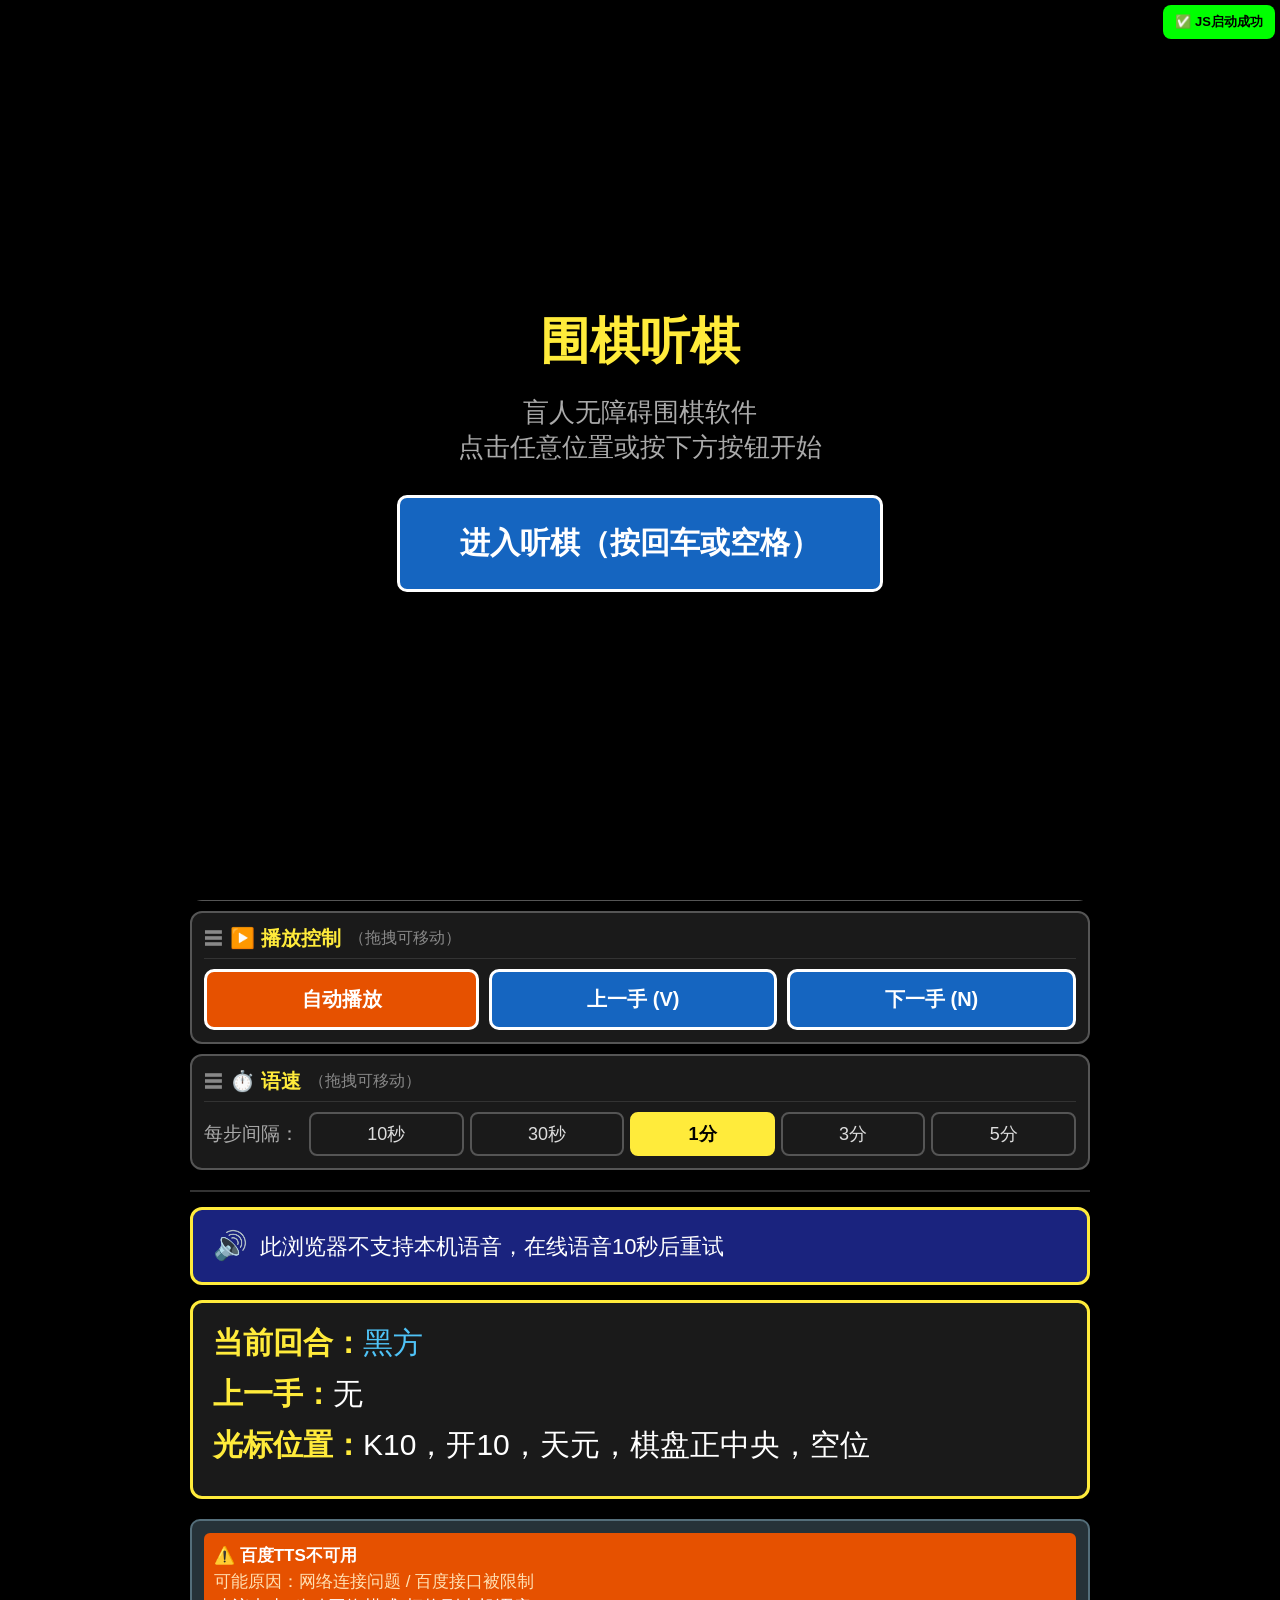
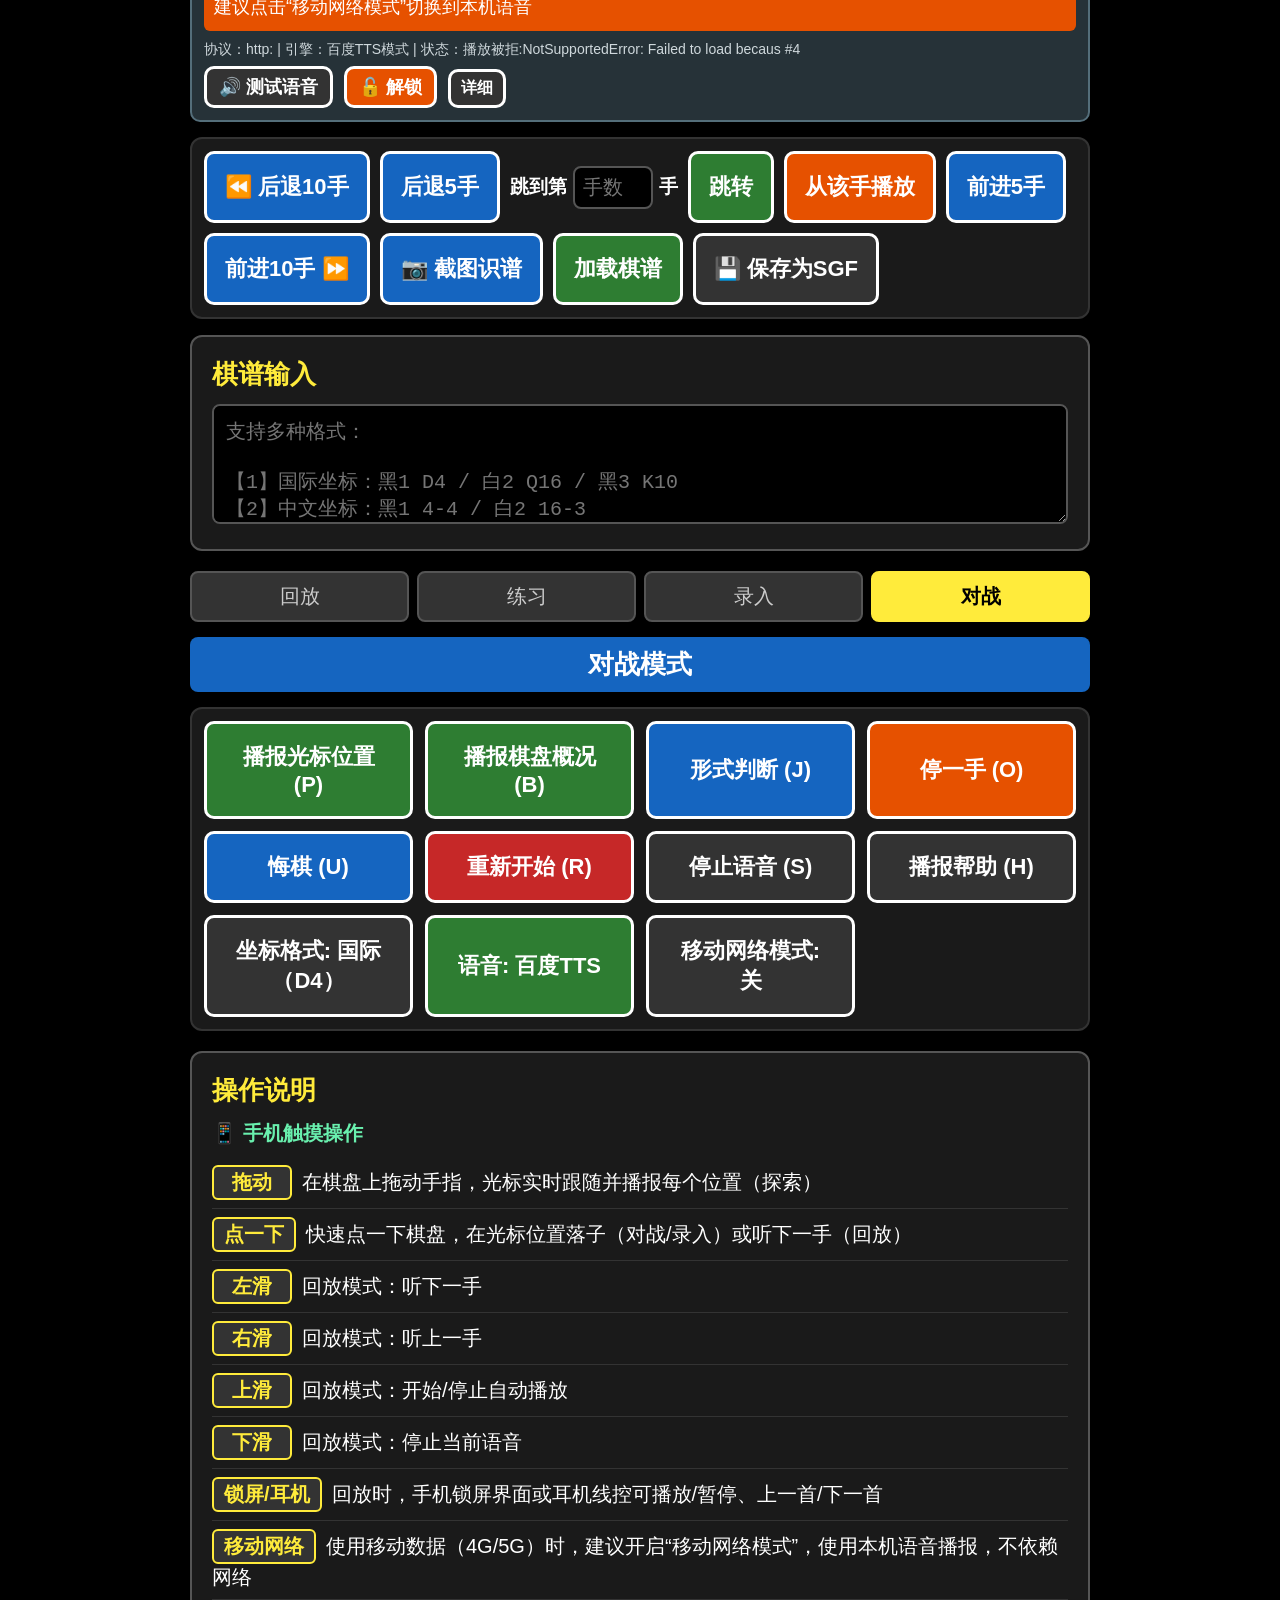
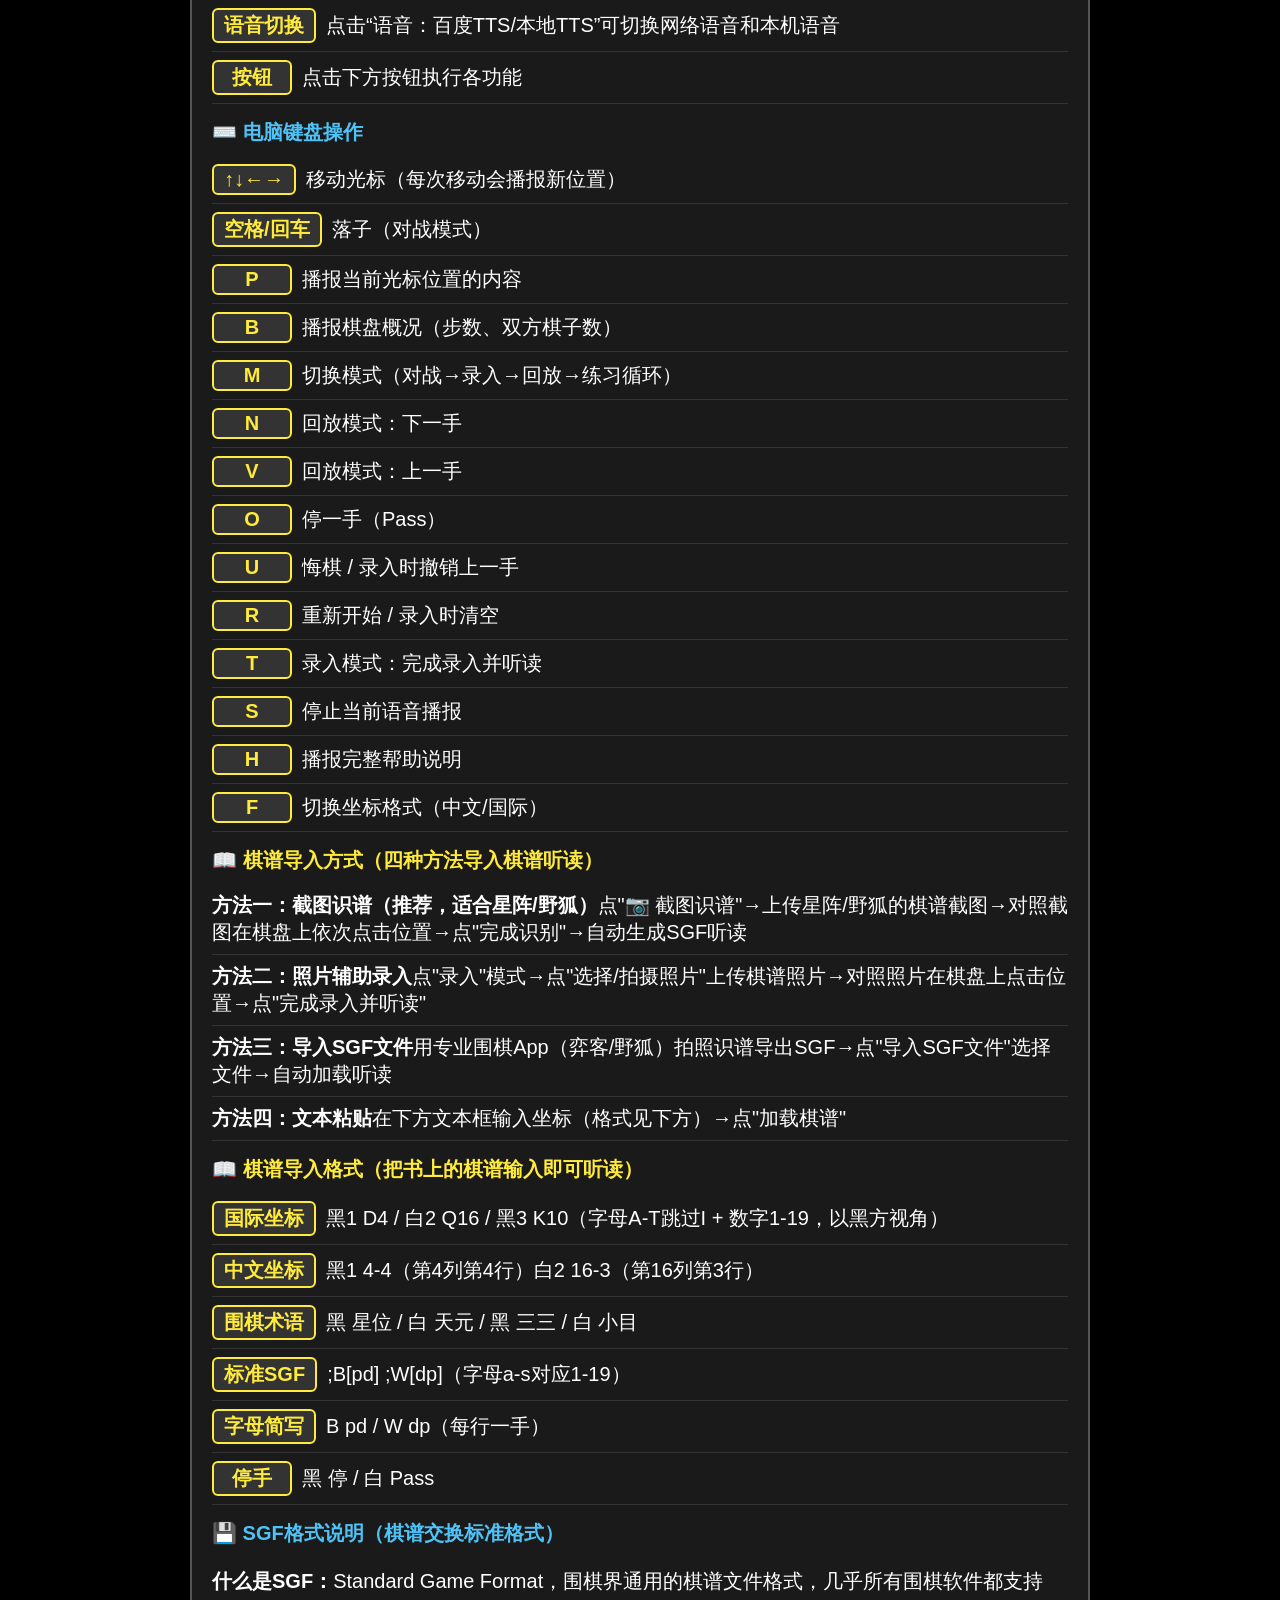
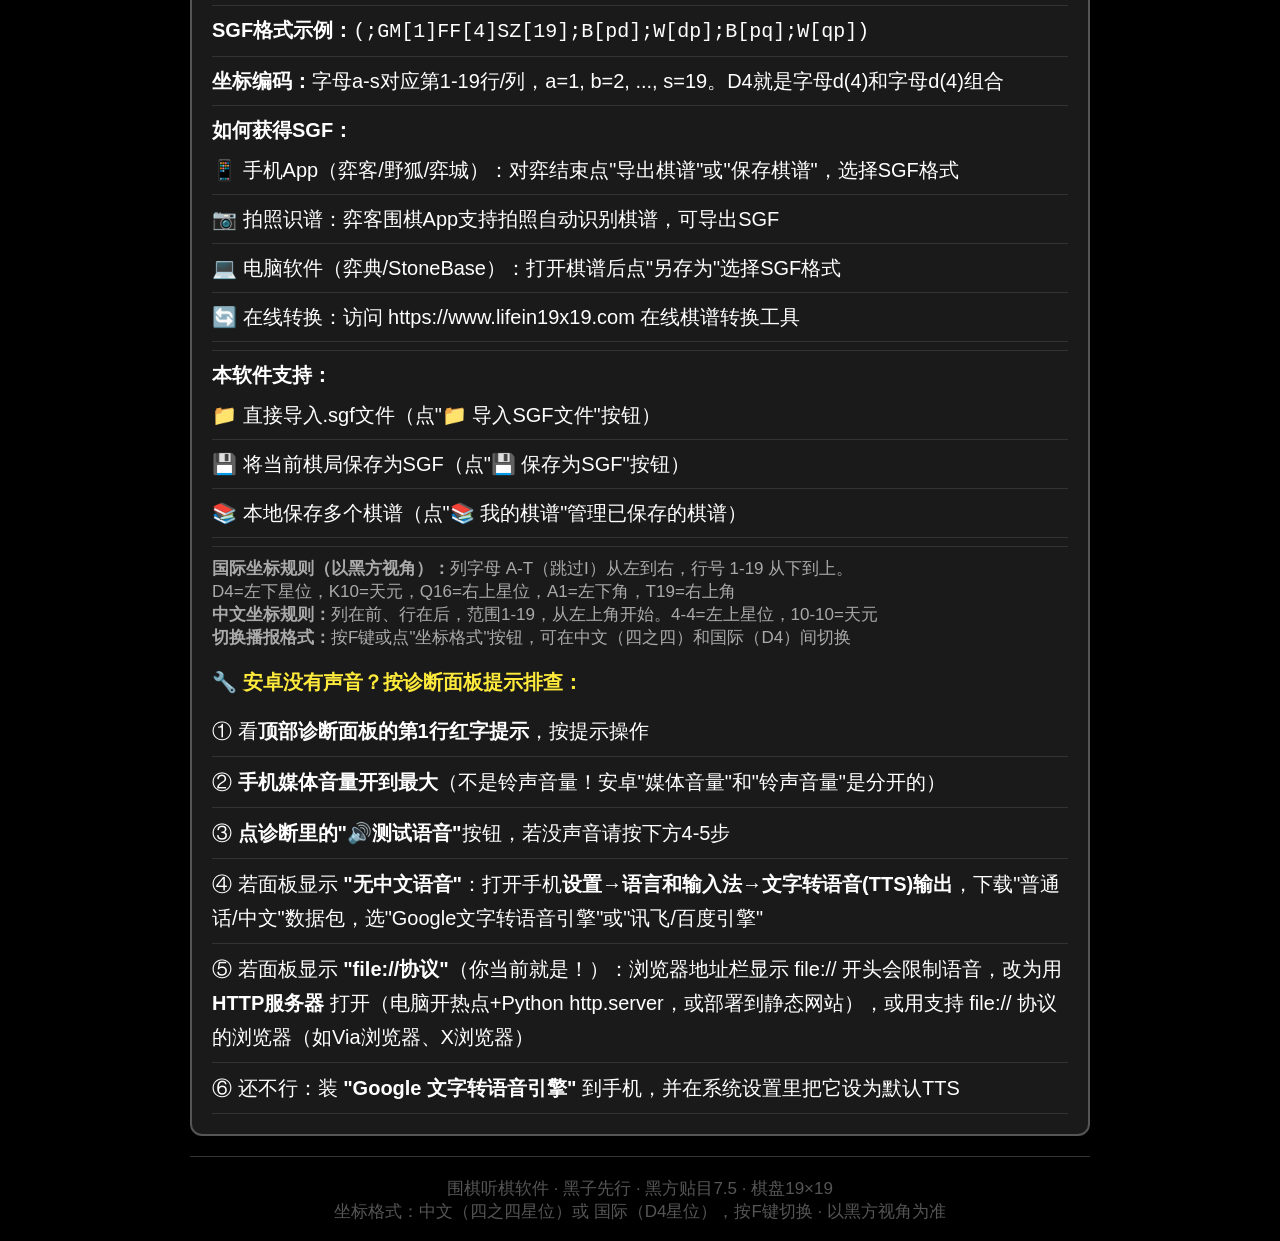
==== commit 484d2832: "围棋听棋 v29：修复手机无声（本机语音可用性判断修正 + 在线语音失败立即切本机语音 + 手机端主动切换 + 静音假成功检测 + 手势预热）" ====
--- a/blind-go.html
+++ b/blind-go.html
@@ -1,5 +1,5 @@
 <!DOCTYPE html>
-<!-- VERSION: 2026-10-05-v28 修复手机无声：默认恢复百度TTS优先、清除v27自动写入的本地TTS偏好、本地TTS加看门狗防卡死并自动切回 -->
+<!-- VERSION: 2026-10-05-v29 修复手机无声：本机语音可用性不再看getVoices是否就绪、在线语音失败立即切本机语音、手机端探测失败主动切换、本机语音静音假成功检测、首次手势预热语音合成 -->
 <html lang="zh-CN">
 <head>
   <meta charset="UTF-8">
@@ -1400,6 +1400,8 @@
     // 在用户点击事件的同步上下文中播放一段静音音频，激活 <audio> 元素的播放权限
     let audioUnlocked = false;
     function unlockAudio(btn) {
+      // v29：无论音频是否已解锁，都在用户手势内预热本机语音（幂等，只会执行一次）
+      primeLocalSpeech();
       if (audioUnlocked) {
         showSpeechBubble('音频已解锁，可直接点测试语音');
         return;
@@ -1486,6 +1488,27 @@
           if (speechSynthesis.speaking && speechSynthesis.paused) speechSynthesis.resume();
         } catch(e) {}
       }, 3000);
+    }
+
+    // ====== v29 新增：首次用户手势内预热本机语音 ======
+    // iOS Safari 和部分安卓浏览器要求"第一次 speak 必须发生在用户手势的同步上下文中"，
+    // 之后程序触发的播报才被允许。否则后续由定时器/回放触发的本地播报会被静默忽略——
+    // 这正是"点了播放却一直没声音"的高发原因。
+    // 预热用的是一段不可闻的空文本，用户听不到任何多余声音。
+    let speechPrimed = false;
+    function primeLocalSpeech() {
+      if (speechPrimed) return;
+      if (!('speechSynthesis' in window) || typeof SpeechSynthesisUtterance === 'undefined') return;
+      speechPrimed = true;
+      try {
+        const u = new SpeechSynthesisUtterance(' ');
+        u.lang = 'zh-CN';
+        u.volume = 0.01;
+        u.rate = 2.0;
+        speechSynthesis.speak(u);
+        speechDiag.lastError = '本机语音已预热';
+        updateSpeechDiagnostics();
+      } catch (e) {}
     }
 
     // 显示语音气泡（可视反馈，即使语音不出声用户也能看到内容）
@@ -1710,6 +1733,27 @@
       audio.src = testUrl;
       audio.load();
     }
+
+    // ====== v29 新增：手机端在线语音不可用时，主动切到"本机语音" ======
+    // 探测本身有小概率误报（手机上无手势时浏览器可能不给加载音频），
+    // 但与其让用户对着"没声音"的界面反复重试，不如先切到不依赖网络的本机语音；
+    // 若本机语音真的坏了，看门狗/静音检测会在 1~2 句内判死并自动切回在线语音。
+    function autoSwitchToLocalIfOnlineUnavailable(ok) {
+      try {
+        if (ok !== false) return;
+        if (!isLikelyMobile) return;
+        if (!isLocalTTSAvailable()) return;
+        if (ttsEngine === 'local') return;
+        ttsEngine = 'local';
+        ttsPref.engine = 'local';
+        saveTTSPref(ttsPref);
+        localFailCount = 0;
+        localTTSDead = false;
+        updateTTSEngineUI();
+        updateSpeechDiagnostics();
+        showSpeechBubble('在线语音不可用，已自动切换为「本机语音」');
+      } catch (e) {}
+    }
     
     // 页面加载后自动检测
     window.addEventListener('DOMContentLoaded', async () => {
@@ -1721,7 +1765,7 @@
         await importPresetGamesIfNeeded();
       } catch (e) { console.error('棋谱数据库初始化失败:', e); }
       detectTTSSource(); // 异步检测，不影响页面初始化
-      checkBaiduTTS();
+      checkBaiduTTS((ok) => autoSwitchToLocalIfOnlineUnavailable(ok));
       // 同步 UI 上的引擎标签与移动网络模式
       updateTTSEngineUI();
       updateMobileModeUI();
@@ -1808,8 +1852,8 @@
 
       let timeoutTimer = null;
       const clearT = () => { if (timeoutTimer) { clearTimeout(timeoutTimer); timeoutTimer = null; } };
-      const localTTSAvailable = ('speechSynthesis' in window) &&
-        (() => { try { return speechSynthesis.getVoices().length > 0 || speechSynthesis.getVoices().length === -1; } catch(e) { return false; } })();
+      // v29：改为只看本机语音 API 是否存在，不再看 getVoices() 是否已就绪（详见 isLocalTTSAvailable）
+      const localTTSAvailable = isLocalTTSAvailable();
 
       const onFail = (reason) => {
         clearT();
@@ -1820,7 +1864,7 @@
         updateSpeechDiagnostics();
 
         // 超时/网络类错误且本地语音可用时，尽早切换，避免长时间无声音（移动网络场景）
-        const isNetworkError = /超时|网络|加载|被拒|错误|error|network/i.test(reasonStr);
+        const isNetworkError = /超时|网络|加载|被拒|失败|错误|error|network|notsupported|failed to load/i.test(reasonStr);
 
         if (onlineFailCount >= 3 || (isNetworkError && onlineFailCount >= 1 && localTTSAvailable)) {
           if (localTTSAvailable) {
@@ -1831,7 +1875,8 @@
             updateTTSEngineUI();
             speakLocal(text, onEnd); // 把当前句子的结束回调传给本地TTS，避免自动播放卡住
           } else {
-            showSpeechBubble(reasonStr + '，10秒后重试');
+            // v29：只有浏览器完全没有语音合成能力时才会走到这里，提示说清楚原因
+            showSpeechBubble('此浏览器不支持本机语音，在线语音10秒后重试');
             setTimeout(() => {
               onlineFailCount = 0;
               ttsEngine = 'baidu';
@@ -1923,6 +1968,20 @@
     let localTTSDead = false; // 本地TTS本会话已判定不可用（手机端静音卡死的高发问题）
     let localWatchdog = null; // 看门狗定时器
 
+    // ====== v29 关键修复：本机语音"是否可用"的判断标准 ======
+    // 旧逻辑要求 speechSynthesis.getVoices().length > 0 才算可用，但手机浏览器首次打开时
+    // 语音列表是异步加载的，此刻 getVoices() 返回空数组 → 被误判为"本机语音不可用"。
+    // 结果是：在线语音加载失败（NotSupportedError）后既不切换本机语音，也不报错给用户，
+    // 只反复弹"10秒后重试"，手机从此全程无声。这就是本次手机无声的根因。
+    // 新逻辑：只要浏览器提供语音合成 API 就认为"可尝试"，真的坏掉由看门狗和
+    // 静音假成功检测判死（localTTSDead），再自动切回在线语音。
+    function isLocalTTSAvailable() {
+      if (!('speechSynthesis' in window)) return false;
+      if (typeof SpeechSynthesisUtterance === 'undefined') return false;
+      if (localTTSDead) return false;
+      return true;
+    }
+
     function clearLocalWatchdog() {
       if (localWatchdog) { clearTimeout(localWatchdog); localWatchdog = null; }
     }
@@ -1986,9 +2045,20 @@
         maybeAbandonLocal(item);
         setTimeout(playLocalQueue, 100);
       };
+      const localStartedAt = Date.now();
       u.onend = () => {
         clearLocalWatchdog();
         localSpeaking = false;
+        // v29：静音"假成功"检测——部分手机内置浏览器会瞬间触发结束事件，却一点声音都没有。
+        // 正常朗读 4 个字以上不可能在 300ms 内结束，据此判定为失败并累计，交给 maybeAbandonLocal 处理。
+        if (Date.now() - localStartedAt < 300 && item.text.length >= 4) {
+          localFailCount++;
+          speechDiag.lastError = '本机语音静音(瞬间结束) ' + localFailCount + '次';
+          updateSpeechDiagnostics();
+          maybeAbandonLocal(item);
+          setTimeout(playLocalQueue, 100);
+          return;
+        }
         localFailCount = 0; // 成功播出一声即复位计数
         if (item.onEnd) { try { item.onEnd(); } catch(e){} }
         // 立即处理队列中的下一条
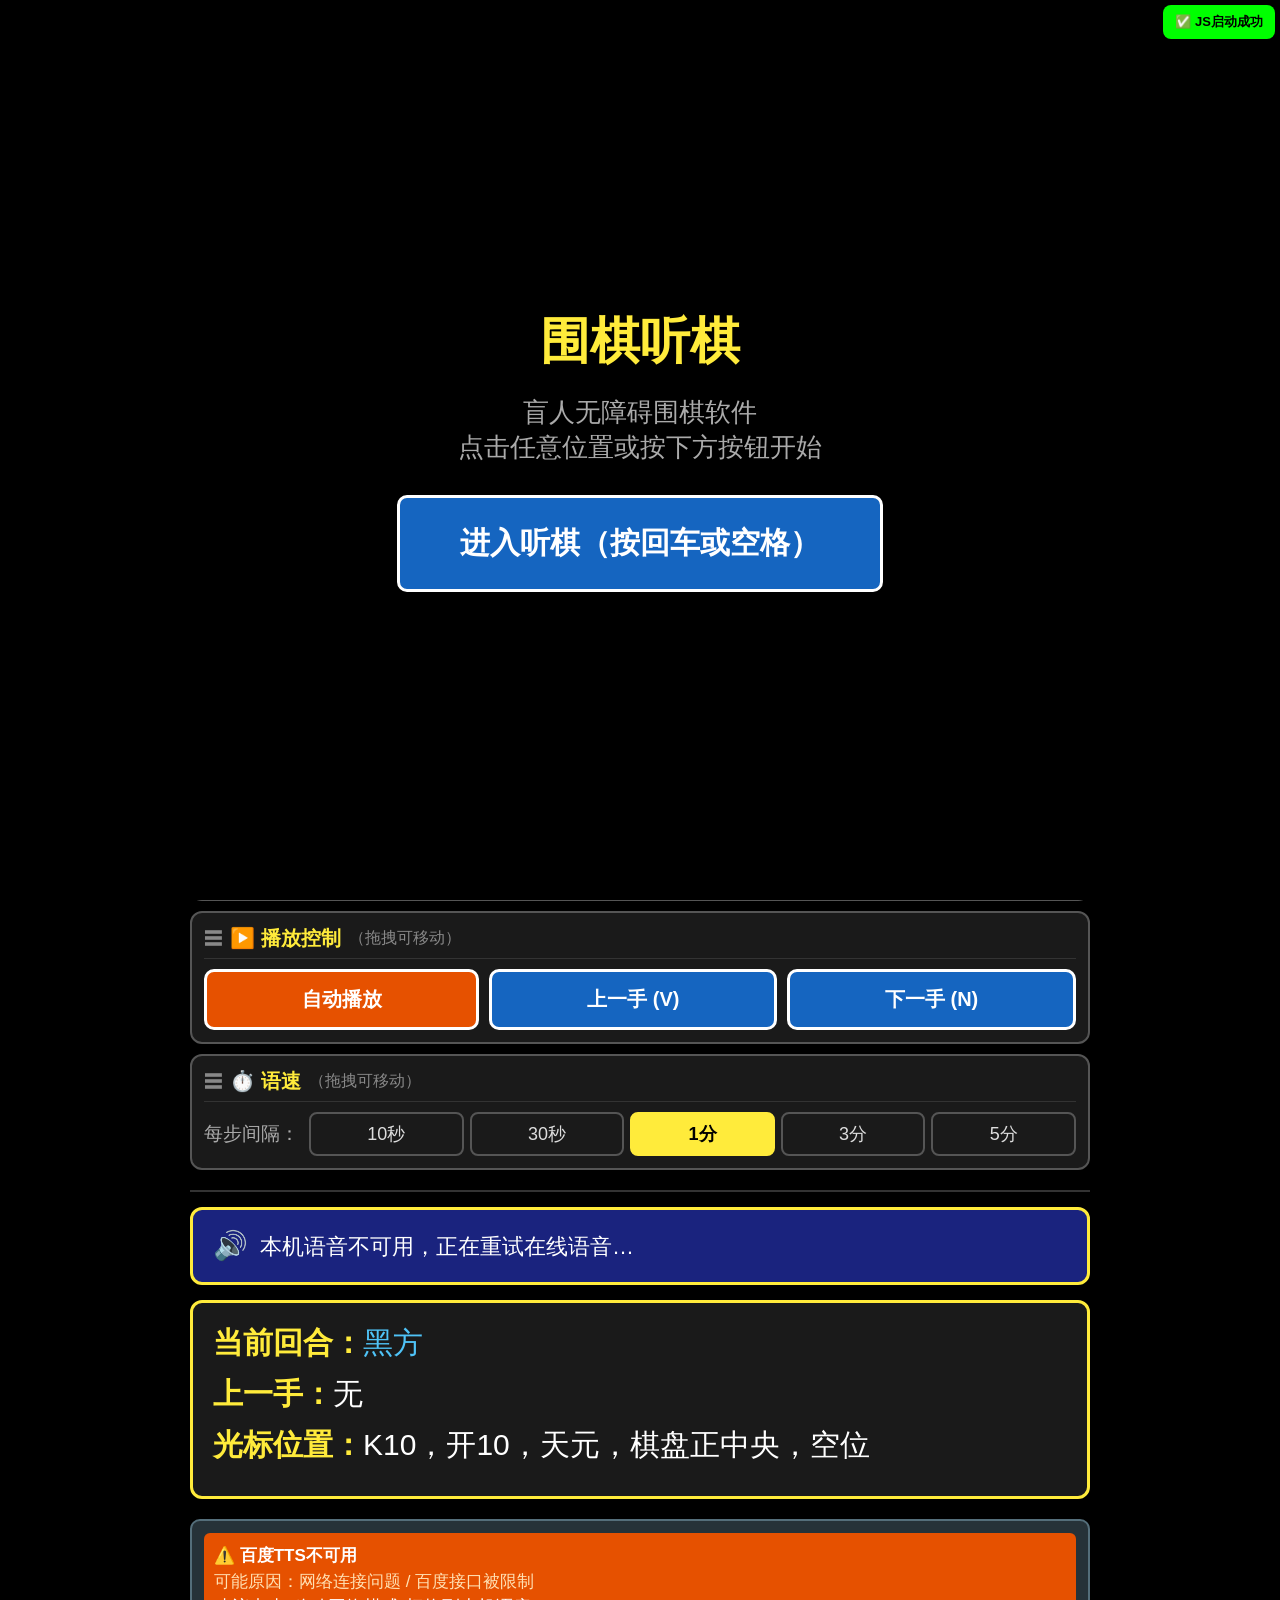
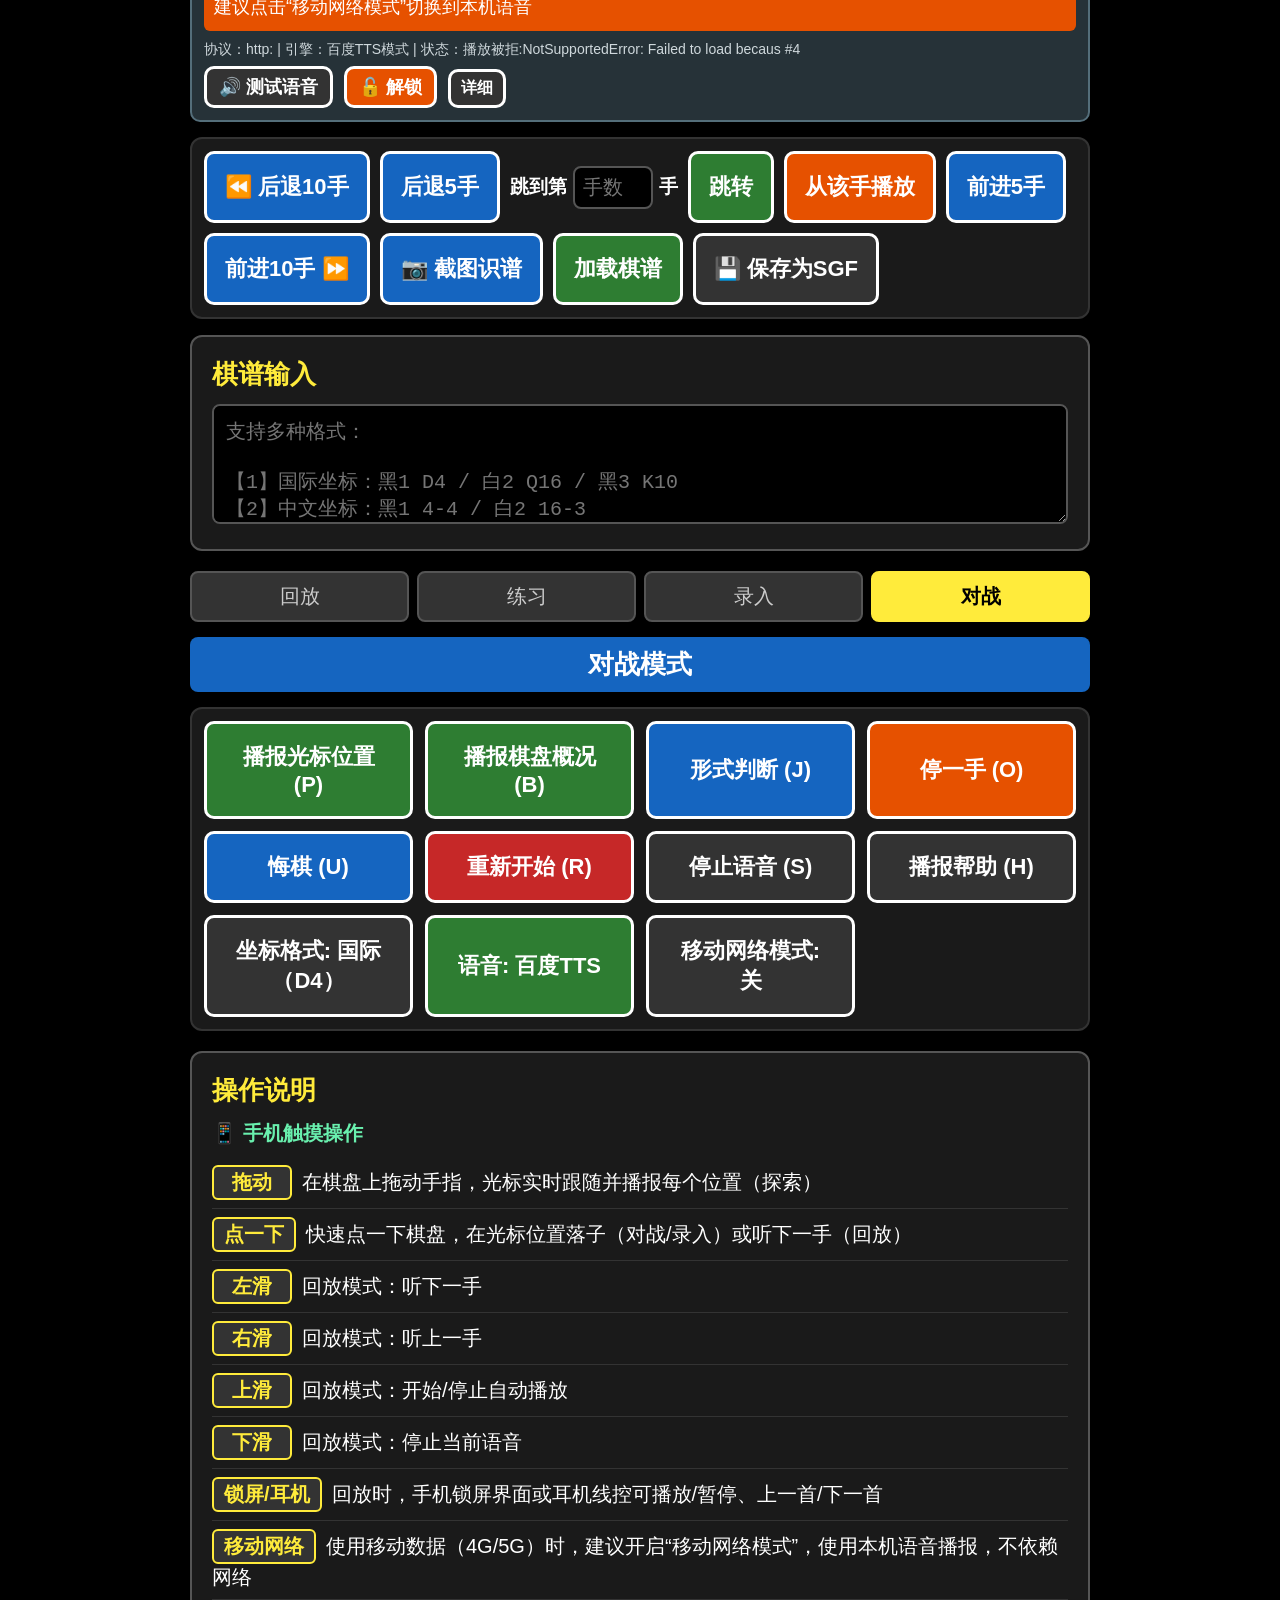
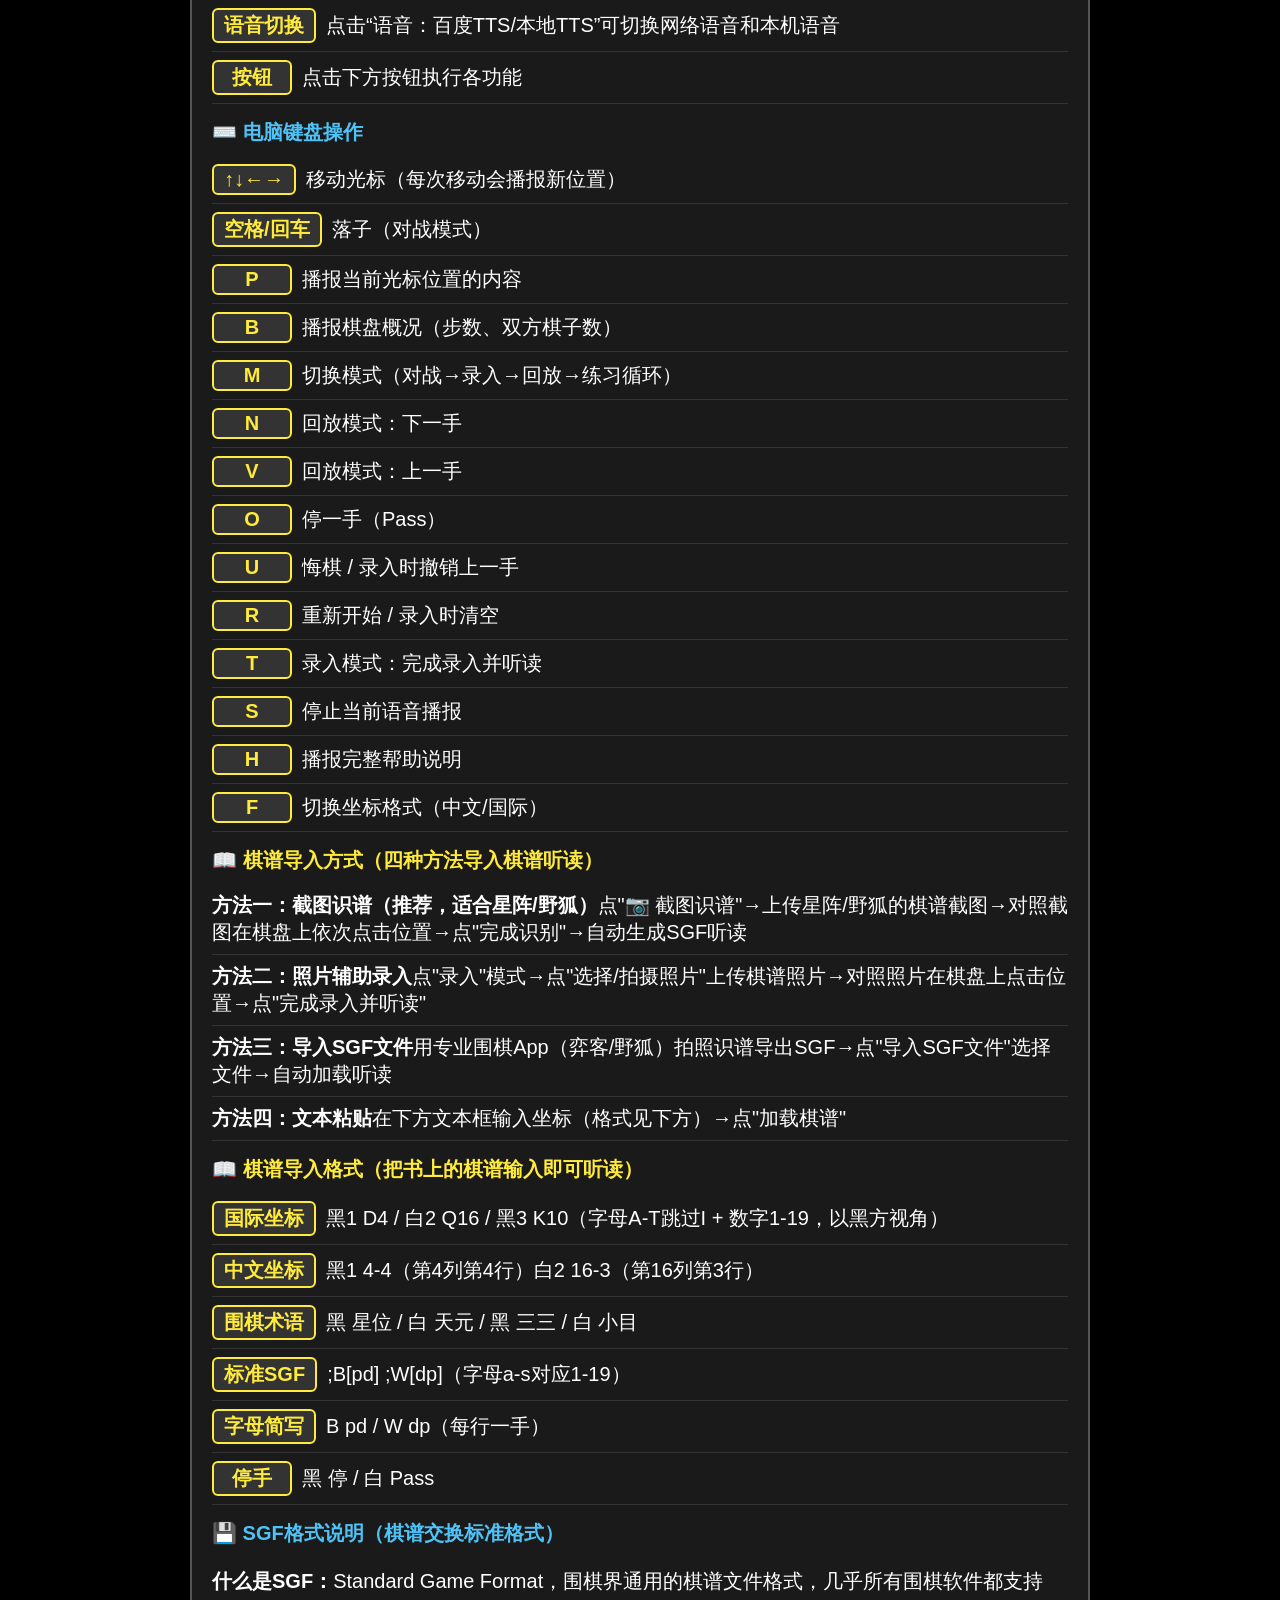
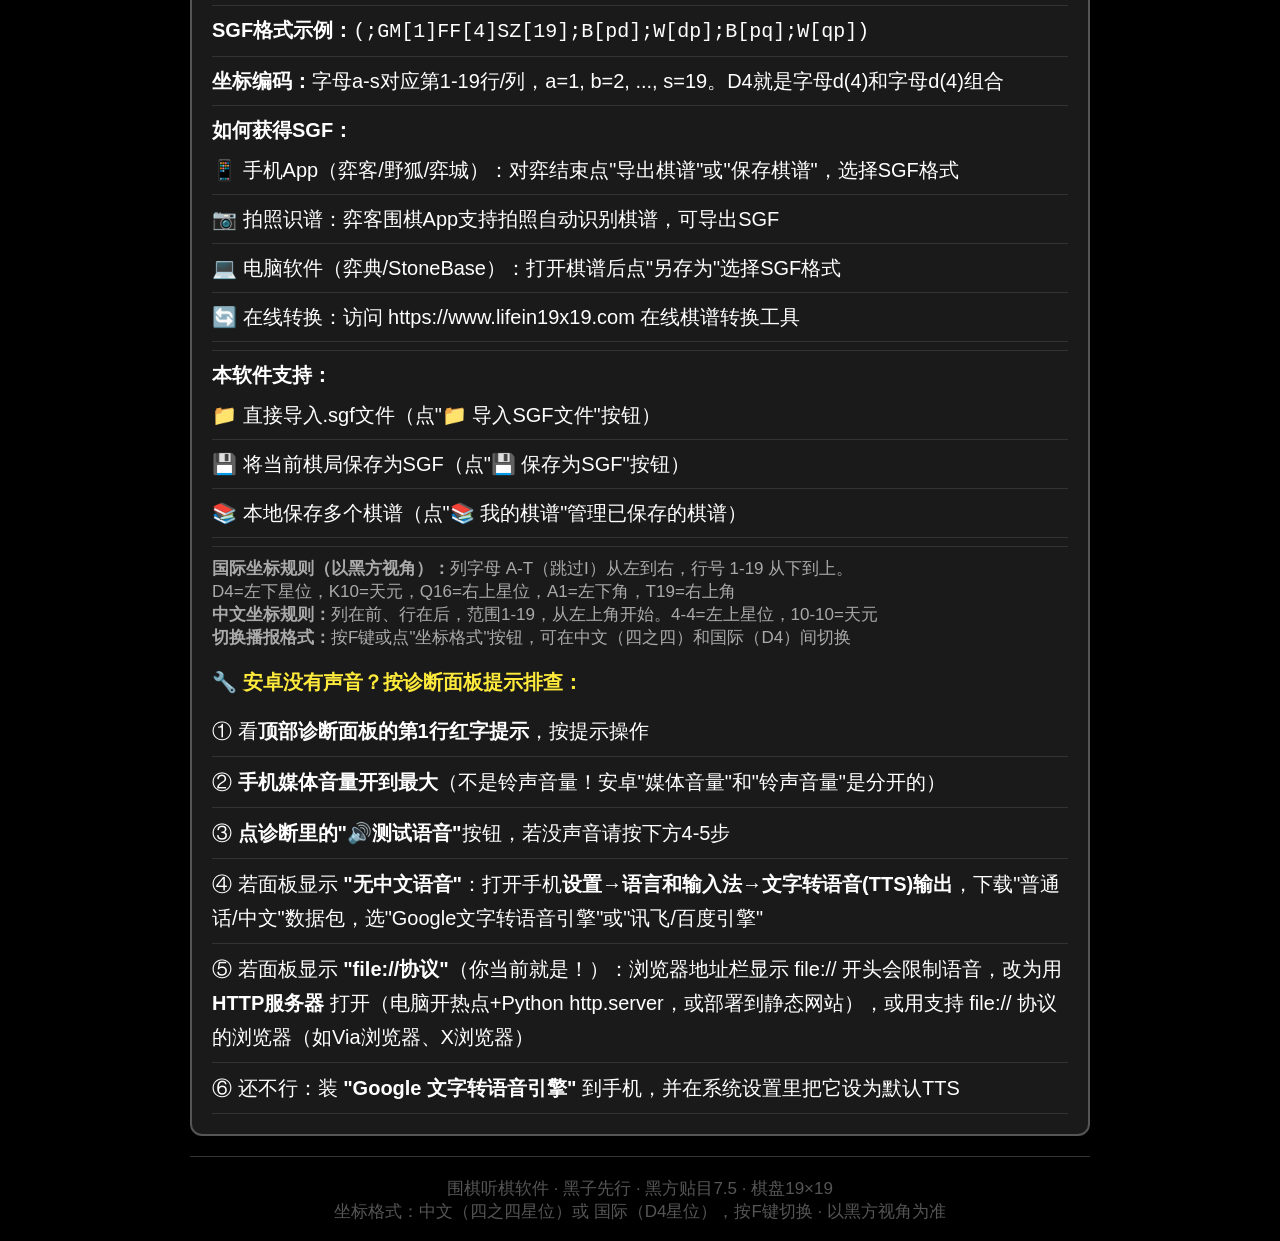
==== commit 7d96de8d: "围棋听棋 v30：修复手机无声真正根因——百度TTS拒绝带第三方Referer的请求（返回空文件致NotSupportedError），全站禁用Referer后手机端恢复发声" ====
--- a/blind-go.html
+++ b/blind-go.html
@@ -1,8 +1,12 @@
 <!DOCTYPE html>
-<!-- VERSION: 2026-10-05-v29 修复手机无声：本机语音可用性不再看getVoices是否就绪、在线语音失败立即切本机语音、手机端探测失败主动切换、本机语音静音假成功检测、首次手势预热语音合成 -->
+<!-- VERSION: 2026-10-05-v30 修复手机无声（真正根因）：百度TTS接口对带第三方Referer的请求返回空文件，导致<audio>报NotSupportedError；现全站禁用Referer（meta + audio.referrerPolicy），并保留v29的本机语音兜底 -->
 <html lang="zh-CN">
 <head>
   <meta charset="UTF-8">
+  <!-- 关键：百度TTS接口会拒绝携带第三方 Referer 的请求（返回 0 字节 HTML），
+       浏览器播放 <audio> 时默认会带上本站 Referer，于是手机端永远加载不出语音；
+       这里全站禁用 Referer，让请求变成"无来源"，百度即正常返回音频。 -->
+  <meta name="referrer" content="no-referrer">
   <meta name="viewport" content="width=device-width, initial-scale=1.0">
   <title>围棋听棋 - 盲人无障碍围棋软件（公开免费版）</title>
   <!-- PWA 配置 -->
@@ -1419,6 +1423,8 @@
         onlineAudio = document.createElement('audio');
         onlineAudio.style.display = 'none';
         onlineAudio.setAttribute('playsinline', 'true');
+        // v30：不带 Referer，否则百度TTS接口会返回空文件（手机无声的根因）
+        try { onlineAudio.referrerPolicy = 'no-referrer'; } catch (e) {}
         document.body.appendChild(onlineAudio);
       }
       onlineAudio.volume = 0.01;  // 几乎静音
@@ -1686,6 +1692,8 @@
       if (baiduTTSChecked) { onResult && onResult(baiduTTSAvailable); return; }
       baiduTTSChecked = true;
       const audio = document.createElement('audio');
+      // v30：探测请求同样不能带 Referer，否则百度返回空文件 → 会把可用误判为不可用
+      try { audio.referrerPolicy = 'no-referrer'; } catch (e) {}
       const testUrl = 'https://fanyi.baidu.com/gettts?lan=zh&text=%E6%B5%8B%E8%AF%95&spd=5&pit=5&vol=5&per=0';
       let gotCanPlay = false;
       let gotEnded = false;
@@ -1875,15 +1883,17 @@
             updateTTSEngineUI();
             speakLocal(text, onEnd); // 把当前句子的结束回调传给本地TTS，避免自动播放卡住
           } else {
-            // v29：只有浏览器完全没有语音合成能力时才会走到这里，提示说清楚原因
-            showSpeechBubble('此浏览器不支持本机语音，在线语音10秒后重试');
+            // 两种情况：浏览器没有语音合成能力，或本机语音已在本会话被判为不可用
+            showSpeechBubble(localTTSDead
+              ? '本机语音不可用，正在重试在线语音…'
+              : '此浏览器没有本机语音，正在重试在线语音…');
             setTimeout(() => {
               onlineFailCount = 0;
               ttsEngine = 'baidu';
               // 重试时把这句放回队首，不能丢——丢了会导致回放"跳句"或卡住
               onlineQueue.unshift({ text: text, onEnd: onEnd || null });
               playOnlineQueue();
-            }, 10000);
+            }, 5000);
           }
           return;
         }
@@ -1897,6 +1907,8 @@
         onlineAudio.style.display = 'none';
         onlineAudio.volume = 1.0;  // 最大音量
         onlineAudio.preload = 'auto';
+        // v30：不带 Referer，否则百度TTS接口返回空文件（手机无声的根因）
+        try { onlineAudio.referrerPolicy = 'no-referrer'; } catch (e) {}
         document.body.appendChild(onlineAudio);
       }
 
@@ -7181,6 +7193,8 @@
       if (!onlineAudio) {
         onlineAudio = document.createElement('audio');
         onlineAudio.style.display = 'none';
+        // v30：不带 Referer，否则百度TTS接口返回空文件（手机无声的根因）
+        try { onlineAudio.referrerPolicy = 'no-referrer'; } catch (e) {}
         document.body.appendChild(onlineAudio);
       }
       const silentWav = '[data-uri]';
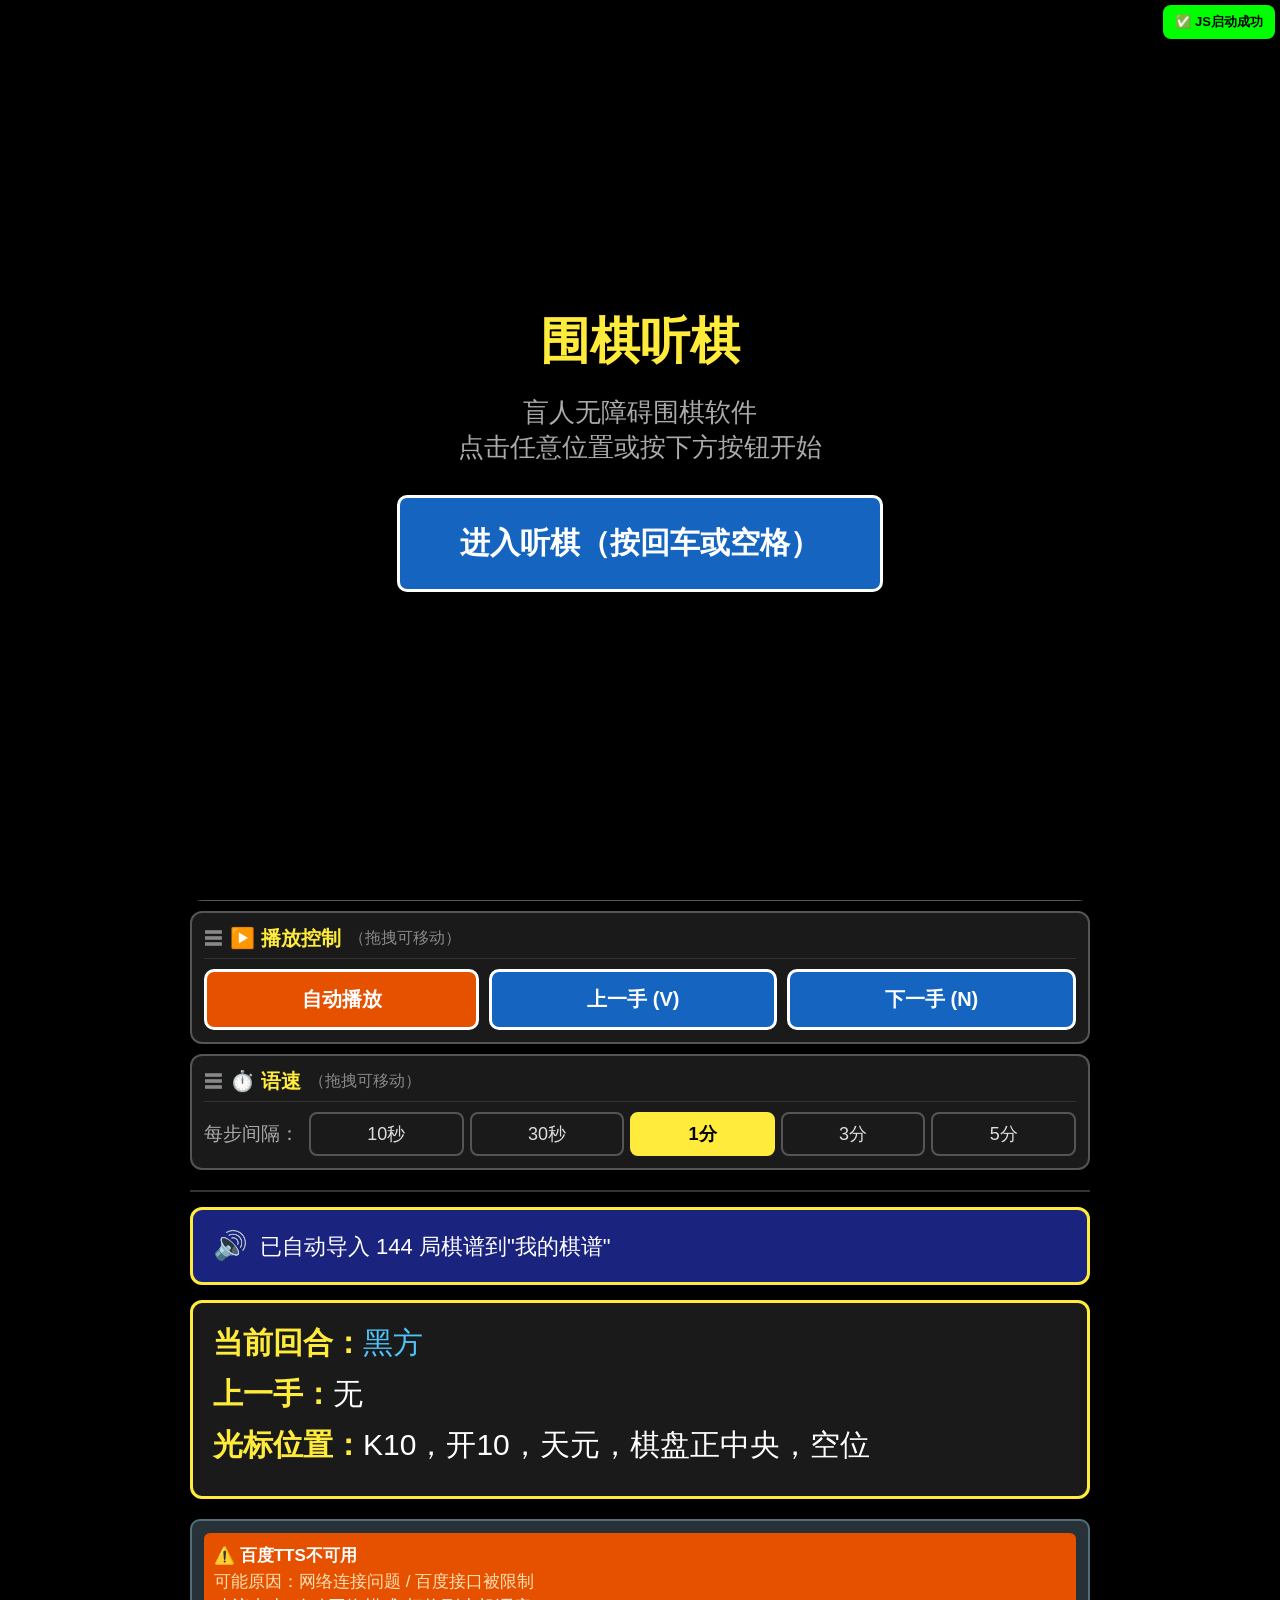
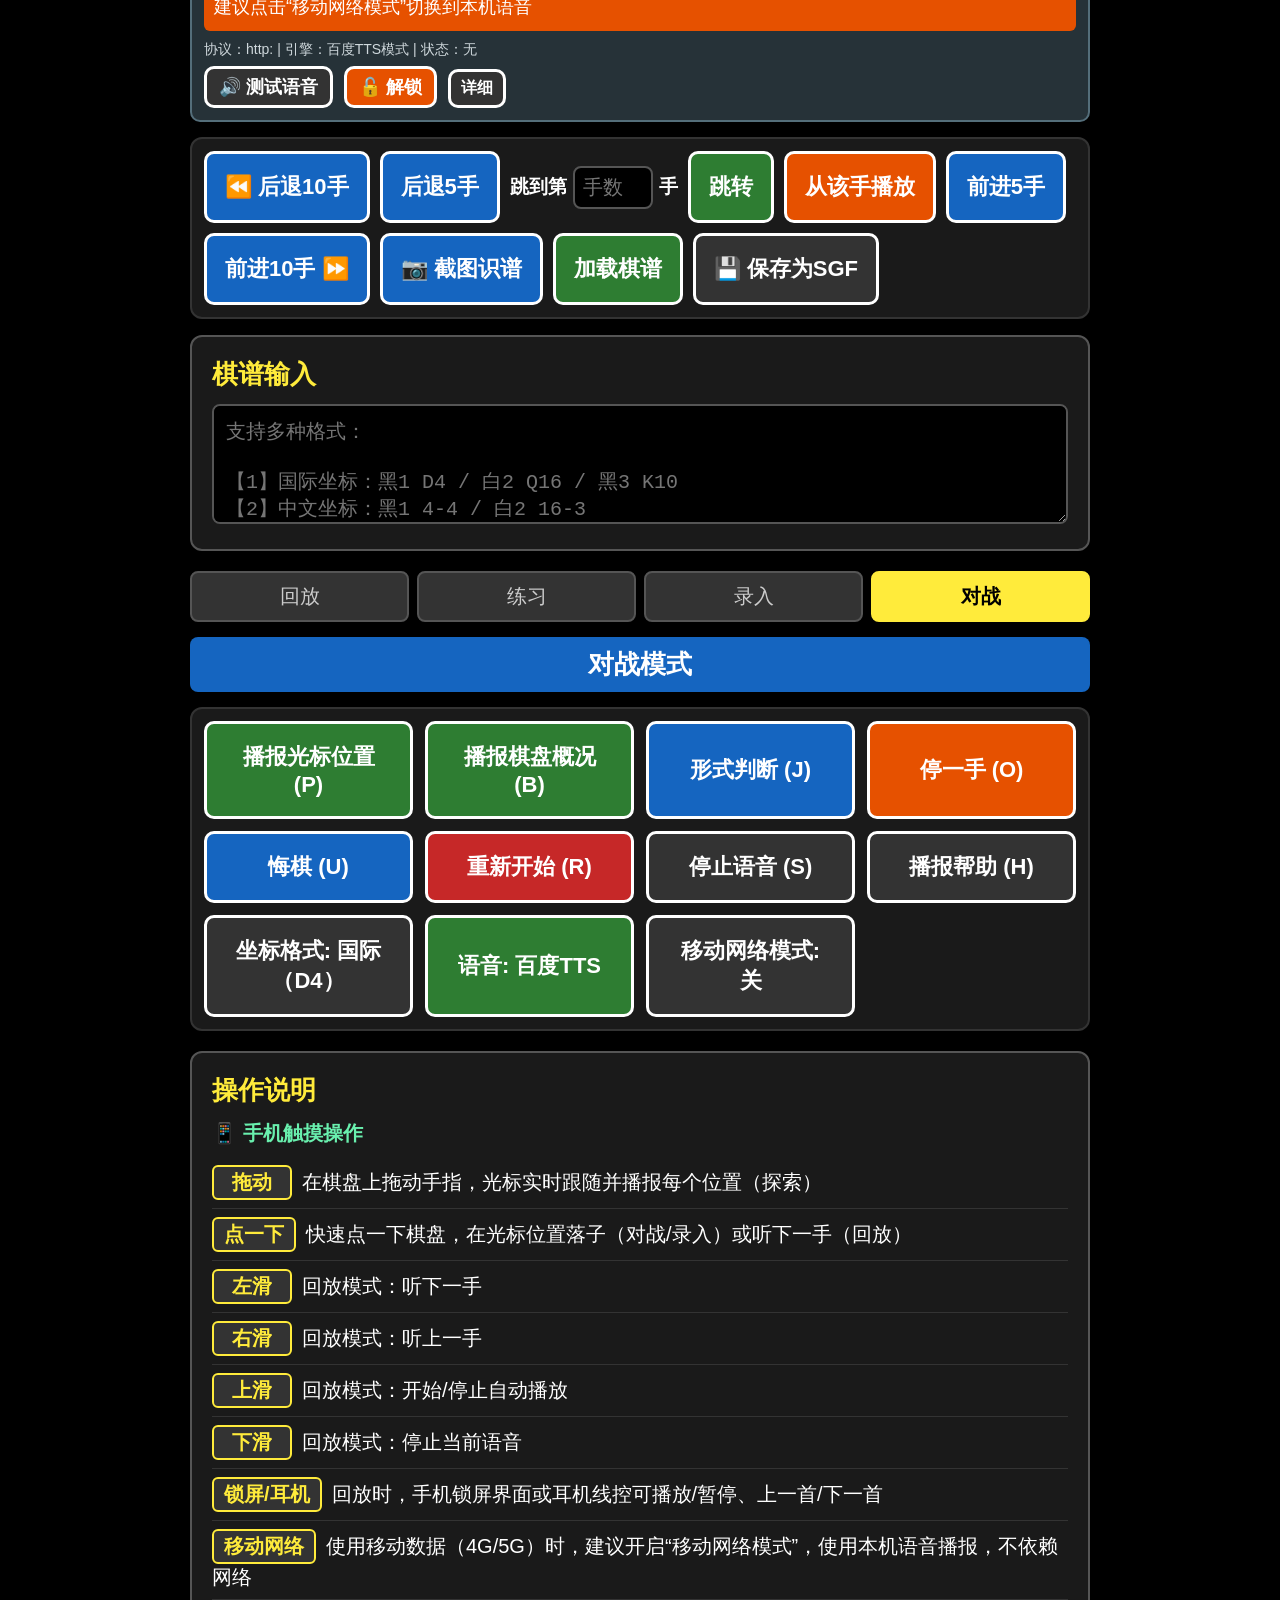
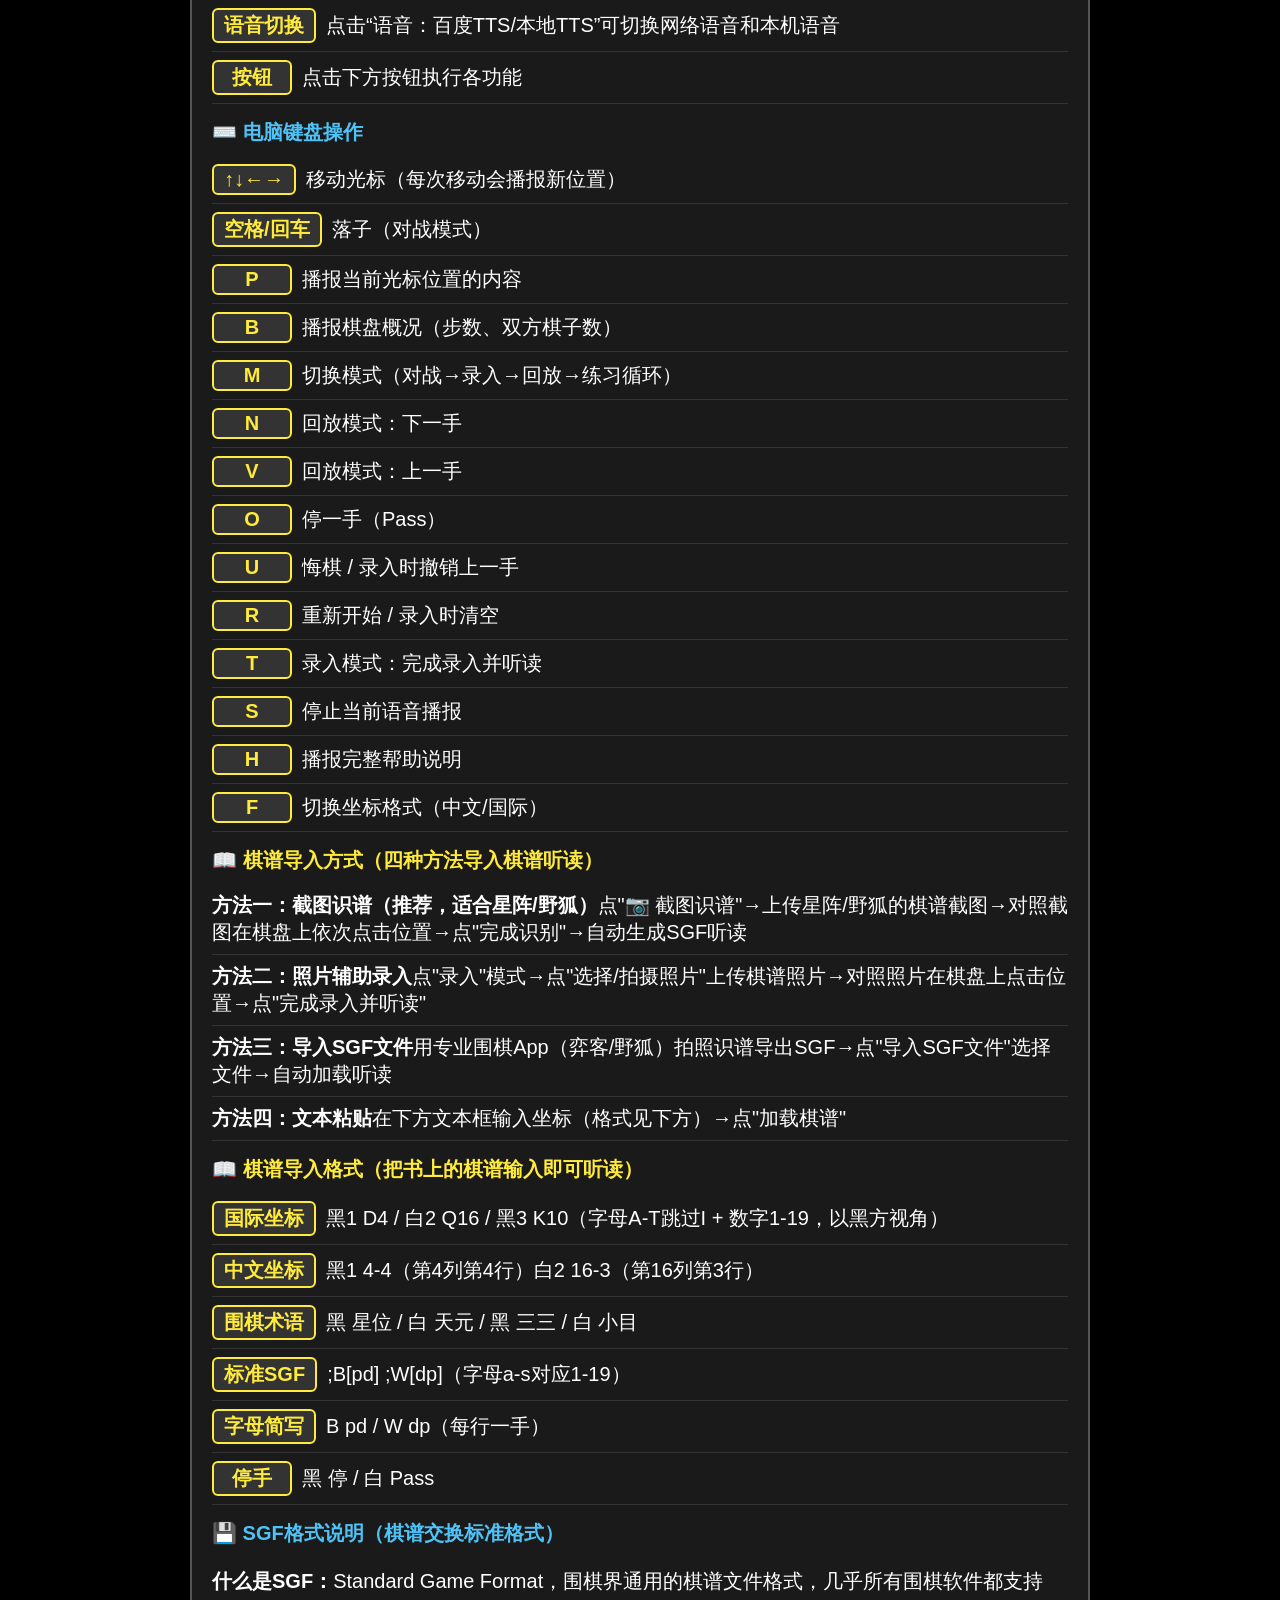
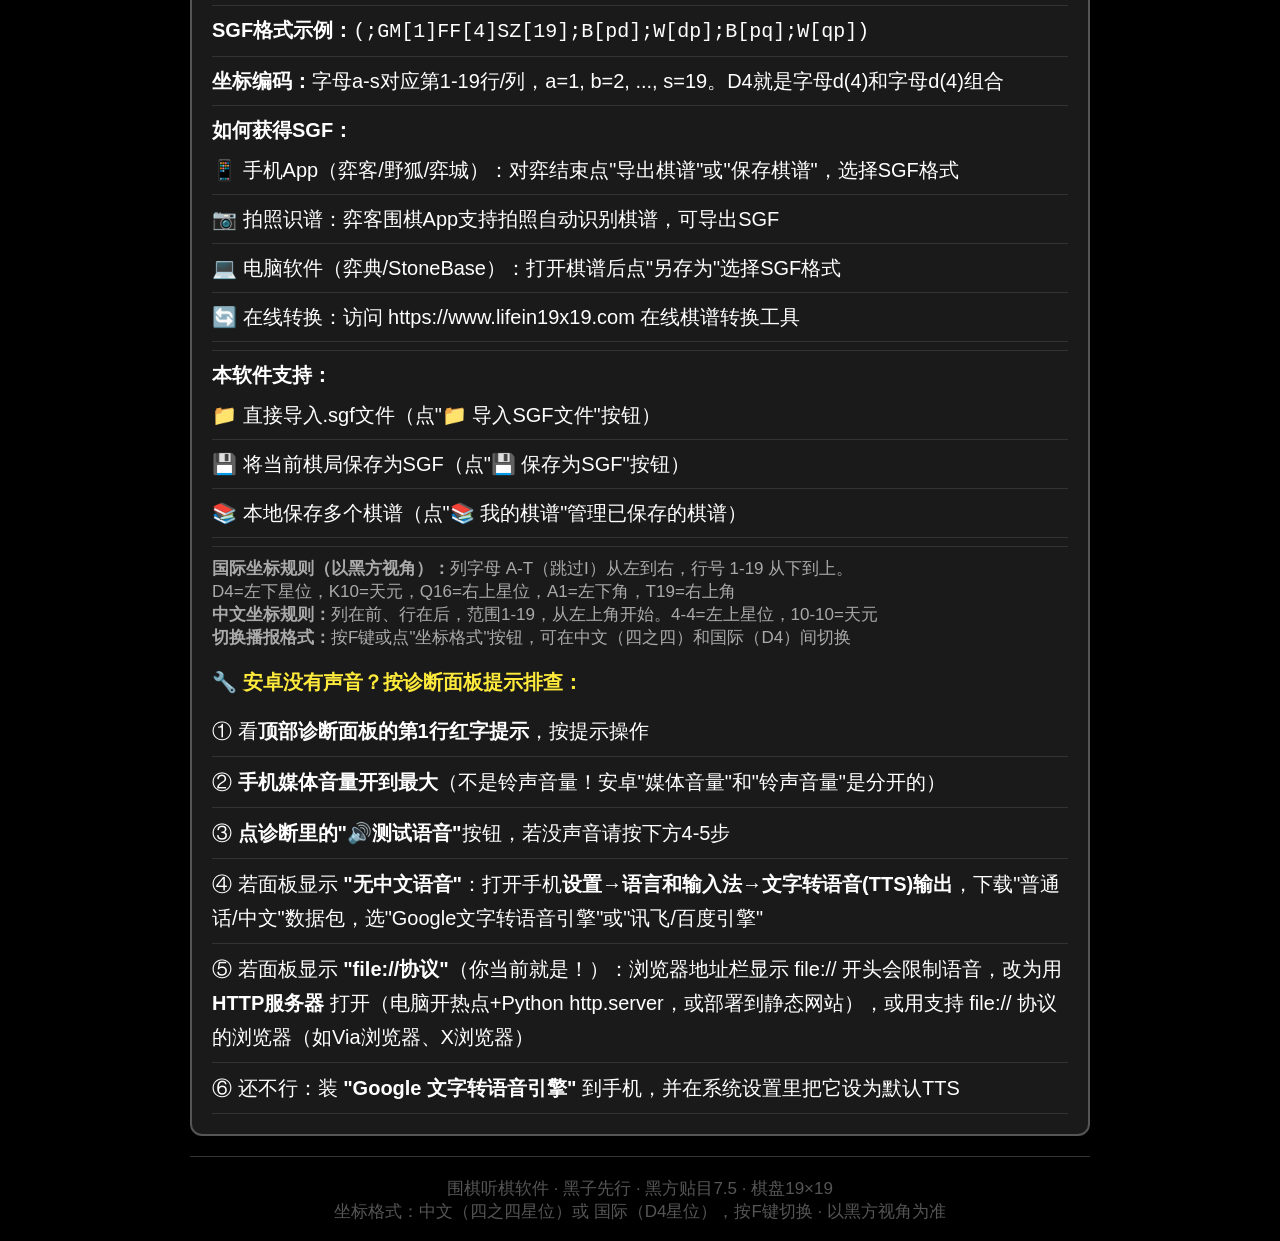
==== commit 5d14fecb: "blind-go v32: 修复开始界面干扰播报（静音导入语音/解锁吞句）+ 读谱与播报落子同步" ====
--- a/blind-go.html
+++ b/blind-go.html
@@ -1,5 +1,5 @@
 <!DOCTYPE html>
-<!-- VERSION: 2026-10-05-v30 修复手机无声（真正根因）：百度TTS接口对带第三方Referer的请求返回空文件，导致<audio>报NotSupportedError；现全站禁用Referer（meta + audio.referrerPolicy），并保留v29的本机语音兜底 -->
+<!-- VERSION: 2026-10-05-v31 修复来电/闹铃打断后不恢复：新增打断恢复重试循环（每2秒试一次直到成功）、隐藏页面时静默清理语音与回调、播放代数防新旧回调打架、主动停止不再被误判为系统打断 -->
 <html lang="zh-CN">
 <head>
   <meta charset="UTF-8">
@@ -712,7 +712,8 @@
         if (importedCount > 0) {
           const msg = `已自动导入 ${importedCount} 局棋谱到"我的棋谱"`;
           console.log(msg);
-          if (typeof speak === 'function') speak(msg);
+          // v32：这是后台数据整理，不再语音播报——以前页面一打开就会凭空念出
+          // "已自动导入144局棋谱"，正是开始界面的干扰声音来源。只保留可视气泡。
           if (typeof showSpeechBubble === 'function') showSpeechBubble(msg);
         } else {
           console.log('预置棋谱已全部存在，跳过导入');
@@ -1290,6 +1291,14 @@
     let speechReady = false;
     let speechInitialized = false; // 标记是否已首次播报（首次不 cancel）
     let speechDiag = { voices: 0, zhVoices: 0, picked: '', protocol: '', lastError: '', ua: '' };
+    // v32 同步修复：最近一次语音活动时间戳（开始播放/播完一句都算活动）。
+    // 自动播放的安全兜底定时器据此判断"播报是否还在进行"，避免语音还在播/还在加载
+    // 就被下一步抢跑，造成"棋盘走到前面、口播落后好几手"的不同步。
+    let lastSpeechActivity = 0;
+    // v32：当前正在播的这条语音是否为"低优先级"（欢迎语/触摸探索播报）。
+    // 低优先级语音在新交互到来时可被立即丢弃，棋谱播报绝不受影响。
+    let currentOnlineLow = false;
+    let currentLocalLow = false;
 
     // ====== 安卓语音诊断面板 ======
     function getSpeechDiagnostics() {
@@ -1410,6 +1419,18 @@
         showSpeechBubble('音频已解锁，可直接点测试语音');
         return;
       }
+      // v32 关键修复：在线语音正在播放或排队时，绝不能动 onlineAudio 的 src。
+      // 旧逻辑会在此刻把 src 换成静音WAV，把正在加载/即将播放的那句播报直接吞掉
+      // （表现为"进入后第一句没声""触摸棋盘没有位置播报"）。
+      try {
+        if (typeof onlinePlaying !== 'undefined' && onlinePlaying) {
+          audioUnlocked = true; // 正在播 = 已解锁
+          return;
+        }
+        if (typeof onlineQueue !== 'undefined' && onlineQueue.length > 0) {
+          return; // 有语音在排队，等它自己播（播的时候自然完成解锁）
+        }
+      } catch (e) {}
       // 1. 激活 AudioContext（用于落子音效）
       initAudio();
       if (audioCtx && audioCtx.state === 'suspended') {
@@ -1443,7 +1464,14 @@
           p.then(ok).catch((err) => {
             if (!triedReal) {
               triedReal = true;
-              // 静音文件可能无效，改用真实语音解锁
+              // v32 关键修复：静音文件无效时，只有当没有语音正在播放/排队时才用
+              // 真实语音（"开始"）重试解锁。旧逻辑无条件覆盖 onlineAudio 的 src，
+              // 会把正在加载的第一句语音（如欢迎语第一段）直接吞掉。
+              if (typeof onlinePlaying !== 'undefined' && (onlinePlaying || (typeof onlineQueue !== 'undefined' && onlineQueue.length > 0))) {
+                speechDiag.lastError = '解锁跳过（语音占用中）';
+                updateSpeechDiagnostics();
+                return;
+              }
               trySrc(buildBaiduTTSUrl('开始'));
             } else {
               showSpeechBubble('解锁失败: ' + String(err).slice(0, 40) + '。请尝试用Chrome浏览器打开');
@@ -1794,7 +1822,11 @@
         if (autoPlaying) {
           autoPlayingBeforeHidden = true;
           autoPlaying = false;
+          autoPlayGen++; // v31：作废进行中那一步的回调，防止回前台后新旧两套流程打架
           if (autoPlayTimer) { clearTimeout(autoPlayTimer); autoPlayTimer = null; }
+          // v31：静默清掉正在播/待播的语音（不弹提示、不计失败），回前台由 autoReplay 干净地重开
+          try { stopOnlineTTS(); } catch (e) {}
+          try { clearLocalSpeakQueue(); } catch (e) {}
           const autoBtn = getAutoPlayBtn();
           if (autoBtn) autoBtn.textContent = '继续播放';
           updateMediaSession('paused', '已暂停', '通话结束后自动恢复');
@@ -1803,6 +1835,11 @@
         if (autoPlayingBeforeHidden) {
           autoPlayingBeforeHidden = false;
           setTimeout(() => autoReplay(), 300);
+        }
+        // v31：回前台时顺带唤醒可能被打断的后台保活音频
+        if (keepAliveAudio && keepAliveAudio.paused) {
+          const k = keepAliveAudio.play();
+          if (k && k.catch) k.catch(() => {});
         }
       }
     });
@@ -1838,13 +1875,44 @@
       return '/tts?text=' + encoded;
     }
 
-    function speakBaidu(text, onEnd) {
+    function speakBaidu(text, onEnd, low) {
       const chunks = String(text).match(/[^。，；！？、,;!?]+[。，；！？、,;!?]?/g) || [text];
       chunks.forEach((chunk, idx) => {
         const trimmed = chunk.trim();
-        if (trimmed) onlineQueue.push({ text: trimmed, onEnd: idx === chunks.length - 1 ? onEnd : null });
+        if (trimmed) onlineQueue.push({ text: trimmed, onEnd: idx === chunks.length - 1 ? onEnd : null, low: !!low });
       });
       playOnlineQueue();
+    }
+
+    // ====== v31 新增：来电/闹铃打断后的自动恢复 ======
+    // 场景：系统来电或闹铃会把 <audio> 强行暂停，而此时页面往往还在前台
+    //（visibilitychange 不触发）。旧逻辑只在 onpause 的瞬间补一次 play()，
+    // 但通话还没结束必然失败，之后无人重试 → 播放从此卡死。
+    // 新逻辑：进入"恢复重试"循环，每 2 秒试一次；页面回前台后第一次成功即恢复；
+    // 连续 90 秒仍失败则放弃（避免无限空转）。
+    let interruptResumeTimer = null;
+    let interruptResumeTries = 0;
+    let intentionalAudioPause = false; // 主动停止/切句不算系统打断，不触发恢复
+    function stopInterruptResume() {
+      if (interruptResumeTimer) { clearInterval(interruptResumeTimer); interruptResumeTimer = null; }
+    }
+    function startInterruptResume() {
+      if (interruptResumeTimer) return; // 已在重试中
+      interruptResumeTries = 0;
+      interruptResumeTimer = setInterval(() => {
+        interruptResumeTries++;
+        if (interruptResumeTries > 45) { stopInterruptResume(); return; } // 45次×2秒=90秒
+        if (document.hidden) return; // 通话中页面在后台，先安静等着
+        if (!onlineAudio || onlineAudio.ended || !onlineAudio.src) { stopInterruptResume(); return; }
+        if (!onlineAudio.paused) { stopInterruptResume(); return; } // 已恢复
+        const p = onlineAudio.play();
+        if (p && p.catch) p.catch(() => {});
+        // 后台保活音频也一并唤醒
+        if (keepAliveAudio && keepAliveAudio.paused) {
+          const k = keepAliveAudio.play();
+          if (k && k.catch) k.catch(() => {});
+        }
+      }, 2000);
     }
 
     // 核心改变：直接用 <audio src> 播放，不走 fetch，绕过 CORS
@@ -1856,6 +1924,7 @@
       const item = onlineQueue.shift();
       const text = item.text;
       const onEnd = item.onEnd;
+      currentOnlineLow = !!item.low; // v32：记录当前这句是否低优先级
       const url = buildBaiduTTSUrl(text);
 
       let timeoutTimer = null;
@@ -1921,6 +1990,7 @@
       onlineAudio.pause();
       onlineAudio.onended = () => {
         clearT(); onlinePlaying = false; onlineFailCount = 0;
+        lastSpeechActivity = Date.now(); // v32：一句播完也算活动
         speechDiag.lastError = '播放完成';
         updateSpeechDiagnostics();
         if (onEnd) { try { onEnd(); } catch(e){} }
@@ -1932,15 +2002,23 @@
         onFail('audio错误 code=' + code);
       };
       onlineAudio.onpause = () => {
-        // 如来电/弹窗导致音频被系统暂停，且还在自动播放过程中，尝试恢复
-        if (autoPlaying && !onlineAudio.ended && onlineAudio.currentTime > 0 && onlineAudio.currentTime < onlineAudio.duration - 0.3) {
+        // v31：来电/闹铃等系统打断 → 立即试一次，失败则进入恢复重试循环
+        //（主动停止时 intentionalAudioPause 为真，不算打断）
+        if (intentionalAudioPause) { intentionalAudioPause = false; return; }
+        const midClip = !onlineAudio.ended && onlineAudio.currentTime > 0 &&
+          onlineAudio.currentTime < (onlineAudio.duration || 0) - 0.3;
+        if (midClip) {
           const p = onlineAudio.play();
           if (p && p.catch) p.catch(() => {});
+          startInterruptResume();
         }
       };
+      // v31：成功恢复播放（或正常开始播放）时，停止恢复重试循环
+      onlineAudio.onplay = () => { stopInterruptResume(); lastSpeechActivity = Date.now(); };
       // canplaythrough 事件：音频加载完成可以播放
       onlineAudio.oncanplaythrough = () => {
         clearT(); onlineFailCount = 0;
+        lastSpeechActivity = Date.now(); // v32：加载成功也算活动（说明语音链路活着）
         speechDiag.lastError = '播放中';
         updateSpeechDiagnostics();
       };
@@ -1953,6 +2031,7 @@
       if (p && p.then) {
         p.then(() => {
           clearT(); onlineFailCount = 0;
+          lastSpeechActivity = Date.now();
           speechDiag.lastError = '播放中';
           updateSpeechDiagnostics();
         }).catch((err) => {
@@ -1968,9 +2047,13 @@
 
     function stopOnlineTTS() {
       onlineQueue = [];
+      currentOnlineLow = false; // v32
+      // v31：这是"主动"暂停（停止语音/切换引擎/换句子），不应触发打断恢复
+      if (onlineAudio && !onlineAudio.paused) { intentionalAudioPause = true; }
       if (onlineAudio) { onlineAudio.pause(); }
       if (currentAudioBlobUrl) { URL.revokeObjectURL(currentAudioBlobUrl); currentAudioBlobUrl = null; }
       onlinePlaying = false;
+      stopInterruptResume();
     }
 
     // 本地 speechSynthesis（回退方案）——排队模式，不再 cancel 打断长语音
@@ -2018,7 +2101,7 @@
       }
     }
 
-    function speakLocal(text, onEnd) {
+    function speakLocal(text, onEnd, low) {
       if (!('speechSynthesis' in window)) return;
       speechInitialized = true;
       const chunks = String(text).match(/[^。，；！？、,;!?]+[。，；！？、,;!?]?/g) || [text];
@@ -2026,7 +2109,8 @@
         const isLast = (idx === chunks.length - 1);
         localSpeakQueue.push({
           text: chunk,
-          onEnd: isLast ? onEnd : null
+          onEnd: isLast ? onEnd : null,
+          low: !!low
         });
       });
       playLocalQueue();
@@ -2043,6 +2127,7 @@
       }
       if (localSpeakQueue.length === 0) return;
       const item = localSpeakQueue.shift();
+      currentLocalLow = !!item.low; // v32：记录当前这句是否低优先级
       const u = new SpeechSynthesisUtterance(item.text);
       u.lang = 'zh-CN';
       u.rate = speechRate;
@@ -2052,6 +2137,7 @@
       u.onerror = (e) => {
         clearLocalWatchdog();
         localSpeaking = false;
+        if (localClearing) return; // v31：主动清队列引发的取消，不算失败
         localFailCount++;
         if (e.error) { speechDiag.lastError = 'local错误:' + e.error; updateSpeechDiagnostics(); }
         maybeAbandonLocal(item);
@@ -2061,6 +2147,7 @@
       u.onend = () => {
         clearLocalWatchdog();
         localSpeaking = false;
+        if (localClearing) return; // v31：主动清队列引发的取消，不触发回调也不计失败
         // v29：静音"假成功"检测——部分手机内置浏览器会瞬间触发结束事件，却一点声音都没有。
         // 正常朗读 4 个字以上不可能在 300ms 内结束，据此判定为失败并累计，交给 maybeAbandonLocal 处理。
         if (Date.now() - localStartedAt < 300 && item.text.length >= 4) {
@@ -2072,6 +2159,7 @@
           return;
         }
         localFailCount = 0; // 成功播出一声即复位计数
+        lastSpeechActivity = Date.now(); // v32：一句播完也算活动
         if (item.onEnd) { try { item.onEnd(); } catch(e){} }
         // 立即处理队列中的下一条
         setTimeout(playLocalQueue, 50);
@@ -2094,6 +2182,7 @@
       }, estMs);
       try {
         speechSynthesis.speak(u);
+        lastSpeechActivity = Date.now(); // v32：开始朗读即视为活动
       } catch(e) {
         clearLocalWatchdog();
         localSpeaking = false;
@@ -2102,11 +2191,52 @@
     }
 
     // 立即清空本地语音队列（用于 stopSpeech 或用户主动切换/重开）
+    let localClearing = false; // v31：清队列时的 cancel 不应被当成"失败/静音"
     function clearLocalSpeakQueue() {
+      localClearing = true;
       localSpeakQueue = [];
       localSpeaking = false;
+      currentLocalLow = false; // v32
       clearLocalWatchdog();
       if ('speechSynthesis' in window) speechSynthesis.cancel();
+      setTimeout(() => { localClearing = false; }, 400);
+    }
+
+    // ====== v32 新增：低优先级语音管理 ======
+    // 欢迎语、触摸探索的位置播报属于"低优先级"：新交互到来时它们已经过时，
+    // 继续排队只会和正常播报混在一起（用户反馈的"开始界面有干扰播报"）。
+    // 此函数把还没播的低优先级语音从队列里丢掉；若当前正在播的恰好是低优先级、
+    // 且后面没有排队的棋谱播报，就把它一并停掉。棋谱播报绝不会被丢弃。
+    function stopLowPrioritySpeech() {
+      try {
+        const queueHasHigh = onlineQueue.some(it => !it.low);
+        if (onlinePlaying && currentOnlineLow && !queueHasHigh) {
+          // 整条链都是低优先级（典型：欢迎语/探索播报），直接全停
+          stopOnlineTTS();
+        } else {
+          onlineQueue = onlineQueue.filter(it => !it.low);
+        }
+      } catch (e) {}
+      try {
+        localSpeakQueue = localSpeakQueue.filter(it => !it.low);
+        if (localSpeaking && currentLocalLow) {
+          // 正在播的是低优先级：cancel 只会停当前这一句（队列是逐句播的），
+          // 剩下的高优先级条目 350ms 后自动接着播
+          localClearing = true;
+          localSpeaking = false;
+          currentLocalLow = false;
+          clearLocalWatchdog();
+          if ('speechSynthesis' in window) speechSynthesis.cancel();
+          setTimeout(() => { localClearing = false; playLocalQueue(); }, 350);
+        }
+      } catch (e) {}
+    }
+
+    // 立即播报：先丢弃过时的欢迎语/探索播报，再播这句（本身也是低优先级，
+    // 下一次交互同样可以打断它）。用于触摸探索、光标移动等高频反馈。
+    function speakNow(text, onEnd) {
+      stopLowPrioritySpeech();
+      speak(text, onEnd, true);
     }
 
     // 更新 UI 上语音引擎按钮的显示
@@ -2157,16 +2287,16 @@
       updateSpeechDiagnostics();
     }
 
-    function speak(text, onEnd) {
+    function speak(text, onEnd, low) {
       showSpeechBubble(text);
       // 移动网络模式下强制使用本地TTS，避免百度TTS被运营商拦截导致无声
       let engine = mobileNetworkMode ? 'local' : ttsEngine;
       // 本地TTS本会话已判死（手机端静音/卡死）时，不再选本地
       if (engine === 'local' && localTTSDead) engine = 'baidu';
       if (engine === 'baidu') {
-        speakBaidu(text, onEnd);
+        speakBaidu(text, onEnd, low);
       } else {
-        speakLocal(text, onEnd);
+        speakLocal(text, onEnd, low);
       }
       const live = document.getElementById('ariaLive');
       if (live) live.textContent = text;
@@ -2598,13 +2728,14 @@
       if (move.stone === 'black') soundBlack();
       else soundWhite();
 
-      // 语音播报
+      // 语音播报（v32：先丢弃过时的探索/欢迎语音，落子播报立即上口）
       let msg = `${stoneName}，${posStr}`;
       if (captured.length > 0) {
         const capturedName = move.stone === 'black' ? '白子' : '黑子';
         msg += `，提${capturedName}${CN_NUM[captured.length]}枚`;
         setTimeout(soundCapture, 200);
       }
+      stopLowPrioritySpeech();
       speak(msg);
 
       updateStatus();
@@ -2874,6 +3005,10 @@
 
     function replayNext(btn, onSpeechEnd) {
       unlockAudio();
+      // v32 同步修复：手动步进（按钮/键盘，无回调）时清掉还没播完的旧语音，
+      // 保证"听到的一手 = 棋盘上的一手"；自动播放路径（带回调）由 autoPlayStep 管理节奏。
+      if (!onSpeechEnd) { stopOnlineTTS(); clearLocalSpeakQueue(); }
+      stopLowPrioritySpeech();
       territoryMap = null;
       if (replayMoves.length === 0) {
         speak('尚未加载棋谱，请先粘贴SGF棋谱并点击加载', onSpeechEnd);
@@ -2915,6 +3050,9 @@
 
     function replayPrev(btn) {
       unlockAudio();
+      // v32 同步修复：回退会整盘重建，旧播报全部过时，直接清空
+      stopOnlineTTS();
+      clearLocalSpeakQueue();
       territoryMap = null;
       if (replayMoves.length === 0) {
         speak('尚未加载棋谱');
@@ -2962,6 +3100,7 @@
     }
 
     let autoPlaying = false;
+    let autoPlayGen = 0; // v31：播放代数——中断/重启后旧一步的回调凭 gen 失效，防止重复排程
     function getAutoPlayBtn() {
       return document.getElementById('autoPlayBtn');
     }
@@ -2970,6 +3109,7 @@
       const autoBtn = btn || getAutoPlayBtn();
       if (autoPlaying) {
         autoPlaying = false;
+        autoPlayGen++;
         if (autoPlayTimer) { clearTimeout(autoPlayTimer); autoPlayTimer = null; }
         if (autoBtn) autoBtn.textContent = '自动播放';
         speak('已停止自动播放');
@@ -2995,7 +3135,11 @@
         drawBoard();
       }
       autoPlaying = true;
+      autoPlayGen++;
       if (autoBtn) autoBtn.textContent = '停止播放';
+      // v32 同步修复：开始自动播放时清掉残留的欢迎语/探索播报，棋谱播报从第一手干净开始
+      stopOnlineTTS();
+      clearLocalSpeakQueue();
       speak('开始自动播放');
       updateMediaSession('playing', '自动播放中', '连续听读棋谱');
       autoPlayStep();
@@ -3003,6 +3147,7 @@
 
     function autoPlayStep() {
       if (!autoPlaying) return;
+      const gen = autoPlayGen; // v31：本步的"代数"，中断重启后回调作废
       if (replayIndex >= replayMoves.length - 1) {
         autoPlaying = false;
         const autoBtn = getAutoPlayBtn();
@@ -3015,17 +3160,30 @@
       // 播报完当前手的坐标+方位描述后，再进入下一手
       let proceeded = false;
       const nextStep = () => {
-        if (!autoPlaying || proceeded) return;
+        if (!autoPlaying || proceeded || gen !== autoPlayGen) return;
         proceeded = true;
+        if (safetyTimer) { clearTimeout(safetyTimer); safetyTimer = null; }
         // 使用用户设置的每步间隔（默认 1 分钟），同时保留最短呼吸间隔
         const breathe = Math.max(300, 1200 / speechRate);
         const waitMs = Math.max(autoPlayInterval, breathe);
         autoPlayTimer = setTimeout(() => autoPlayStep(), waitMs);
       };
-      // 12秒安全兜底：即使语音回调未触发也继续播放（本地TTS较慢时也能兜底）
-      const safetyTimer = setTimeout(nextStep, 12000);
+      // v32 安全兜底（活动感知版）：只有语音链路真正长时间没动静才放行。
+      // 旧版固定 12 秒，网络语音加载慢/句子较长时会在播报中途抢跑下一步，
+      // 造成"棋盘在前面走、口播落后好几手"的不同步。
+      lastSpeechActivity = Date.now(); // 本步开始计
+      let safetyTimer = setTimeout(function checkStall() {
+        safetyTimer = null;
+        if (proceeded || !autoPlaying || gen !== autoPlayGen) return;
+        if (Date.now() - lastSpeechActivity < 6000) {
+          // 最近仍有语音活动（正在播或刚播完一句），再等它一会儿
+          safetyTimer = setTimeout(checkStall, 3000);
+          return;
+        }
+        nextStep(); // 真没动静了才兜底放行
+      }, 15000);
       replayNext(null, () => {
-        clearTimeout(safetyTimer);
+        if (gen !== autoPlayGen) { if (safetyTimer) clearTimeout(safetyTimer); return; } // v31：已被中断作废
         nextStep();
       });
     }
@@ -3057,6 +3215,9 @@
     // 跳转到指定手数（n 为 1-based 手数）。autoStart=true 时自动连续播放
     function jumpToMove(n, autoStart) {
       unlockAudio();
+      // v32 同步修复：跳转会整盘重建，旧播报全部过时，先清空再播新位置
+      stopOnlineTTS();
+      clearLocalSpeakQueue();
       if (replayMoves.length === 0) {
         speak('请先加载棋谱');
         return;
@@ -6747,7 +6908,7 @@
 
     // ============ 按钮操作函数 ============
     function playCurrentPos(btn) {
-      speak(describePosition(cursorRow, cursorCol));
+      speakNow(describePosition(cursorRow, cursorCol));
       soundMove();
     }
 
@@ -6899,8 +7060,8 @@
       cursorRow = newRow;
       cursorCol = newCol;
       soundMove();
-      // 播报新位置
-      speak(describePosition(cursorRow, cursorCol));
+      // 播报新位置（v32：speakNow 会立即打断上一条过时的位置播报）
+      speakNow(describePosition(cursorRow, cursorCol));
       updateStatus();
       drawBoard();
     }
@@ -6922,6 +7083,7 @@
       // 若应用尚未启动（如页面刷新后），自动初始化以支持直接点击操作
       if (!appStarted) {
         autoInitApp();
+        return; // v32：启动用的这次点击只用于启动，不再当作落子/探索处理
       }
       // 截图识谱模式下，使用专门的处理函数
       if (photoSGFMode) {
@@ -6976,6 +7138,7 @@
     function handleTouchStart(e) {
       if (!appStarted) {
         autoInitApp();
+        return; // v32：启动用的这次触摸只用于启动，不触发位置播报
       }
       // 在 canvas 上注册，不需要 isInteractiveTarget 检查
       // preventDefault 必须在 touchstart 同步调用，彻底阻止浏览器抢占手势（滚动/缩放/长按菜单）
@@ -6993,7 +7156,7 @@
         cursorCol = pos.col;
         drawBoard();
         soundMove();
-        speak(describePosition(pos.row, pos.col));
+        speakNow(describePosition(pos.row, pos.col)); // v32：打断式播报，避免和欢迎语/旧播报叠音
         lastTouchPos = pos;
       }
     }
@@ -7001,6 +7164,7 @@
     function handleTouchMove(e) {
       if (!appStarted) {
         autoInitApp();
+        return; // v32
       }
       e.preventDefault(); // 阻止页面滚动
       const touch = e.touches[0];
@@ -7016,7 +7180,7 @@
         cursorCol = pos.col;
         lastTouchPos = pos;
         soundMove();
-        speak(describePosition(pos.row, pos.col));
+        speakNow(describePosition(pos.row, pos.col)); // v32：打断式播报，拖动时只念最新位置
         drawBoard();
       }
     }
@@ -7050,6 +7214,7 @@
     function handleTouchEnd(e) {
       if (!appStarted) {
         autoInitApp();
+        return; // v32：启动用的这次点按不再当作落子
       }
       lastTouchTime = Date.now();
       const touch = e.changedTouches[0];
@@ -7210,12 +7375,12 @@
       setTimeout(() => updateSpeechDiagnostics(), 100);
       document.getElementById('startOverlay').style.display = 'none';
       canvas.focus();
-      // 播放欢迎语音
+      // 播放欢迎语音（v32：低优先级——用户一触摸棋盘探索/落子就自动让位，不再叠音干扰）
       const touch = isTouchDevice();
       if (touch) {
-        speak('欢迎使用围棋听棋软件。请把手机音量调大。黑方先行。');
+        speak('欢迎使用围棋听棋软件。请把手机音量调大。黑方先行。', null, true);
       } else {
-        speak('欢迎使用围棋听棋软件。黑方先行。');
+        speak('欢迎使用围棋听棋软件。黑方先行。', null, true);
       }
       console.log('autoInitApp completed - app initialized');
     }
@@ -7234,9 +7399,9 @@
       canvas.focus();
       const touch = isTouchDevice();
       if (touch) {
-        speak('欢迎使用围棋听棋软件。请把手机音量调大。黑方先行。拖动手指探索位置，快速点一下落子。');
+        speak('欢迎使用围棋听棋软件。请把手机音量调大。黑方先行。拖动手指探索位置，快速点一下落子。', null, true);
       } else {
-        speak('欢迎使用围棋听棋软件。黑方先行。使用方向键移动光标，空格键落子。按H键听取帮助。');
+        speak('欢迎使用围棋听棋软件。黑方先行。使用方向键移动光标，空格键落子。按H键听取帮助。', null, true);
       }
     }
 
